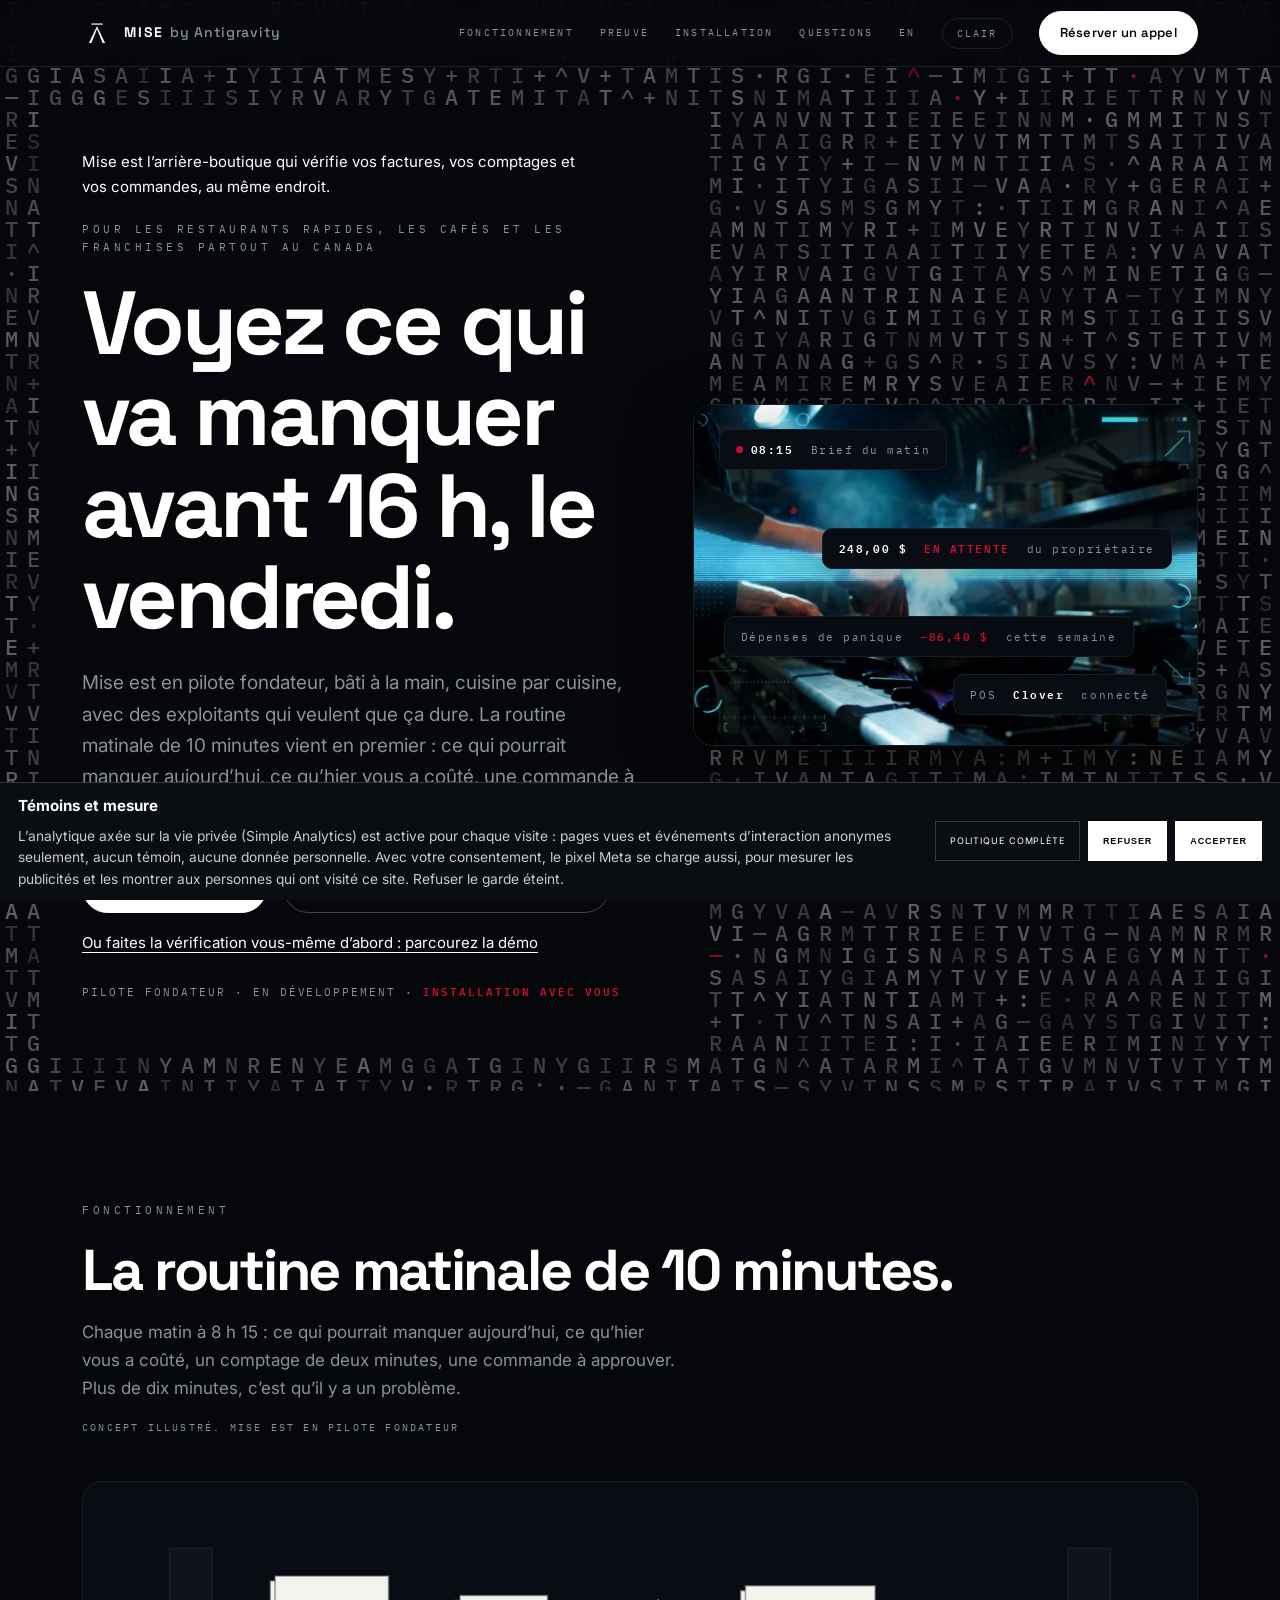
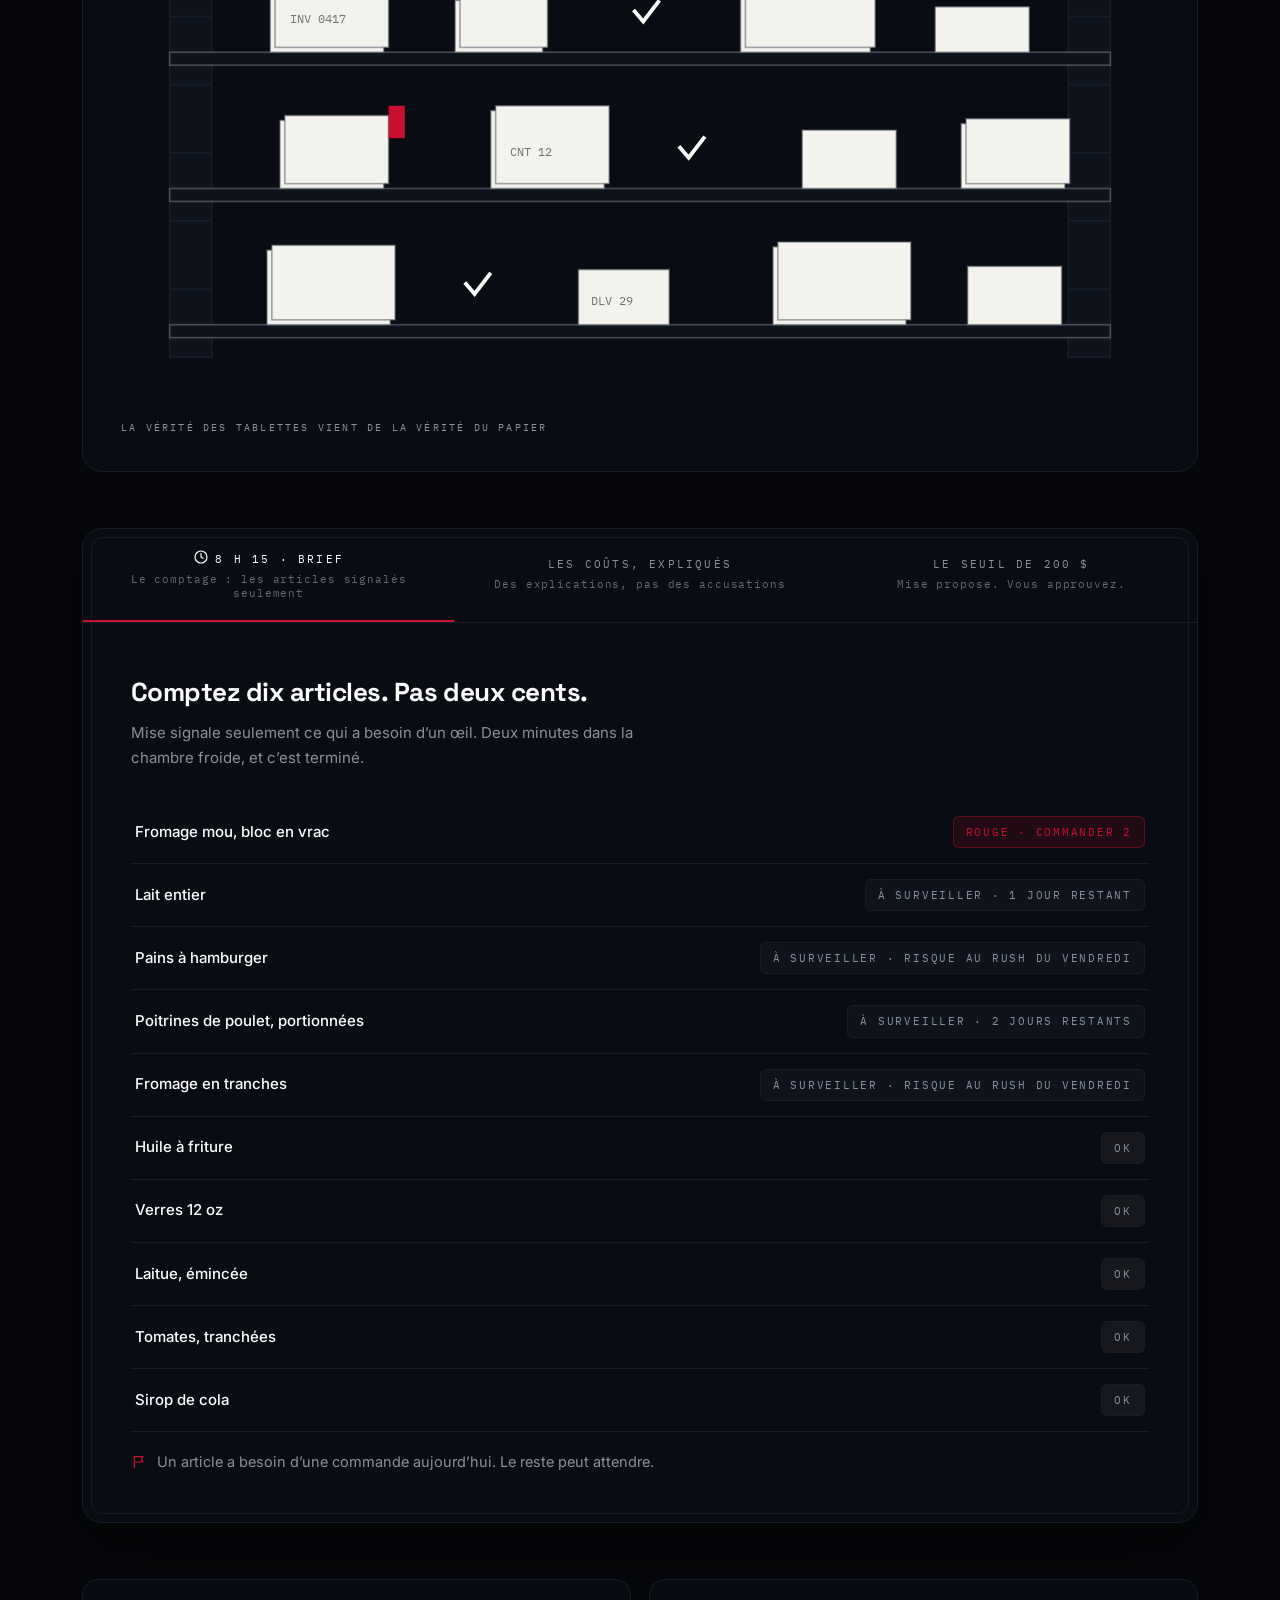
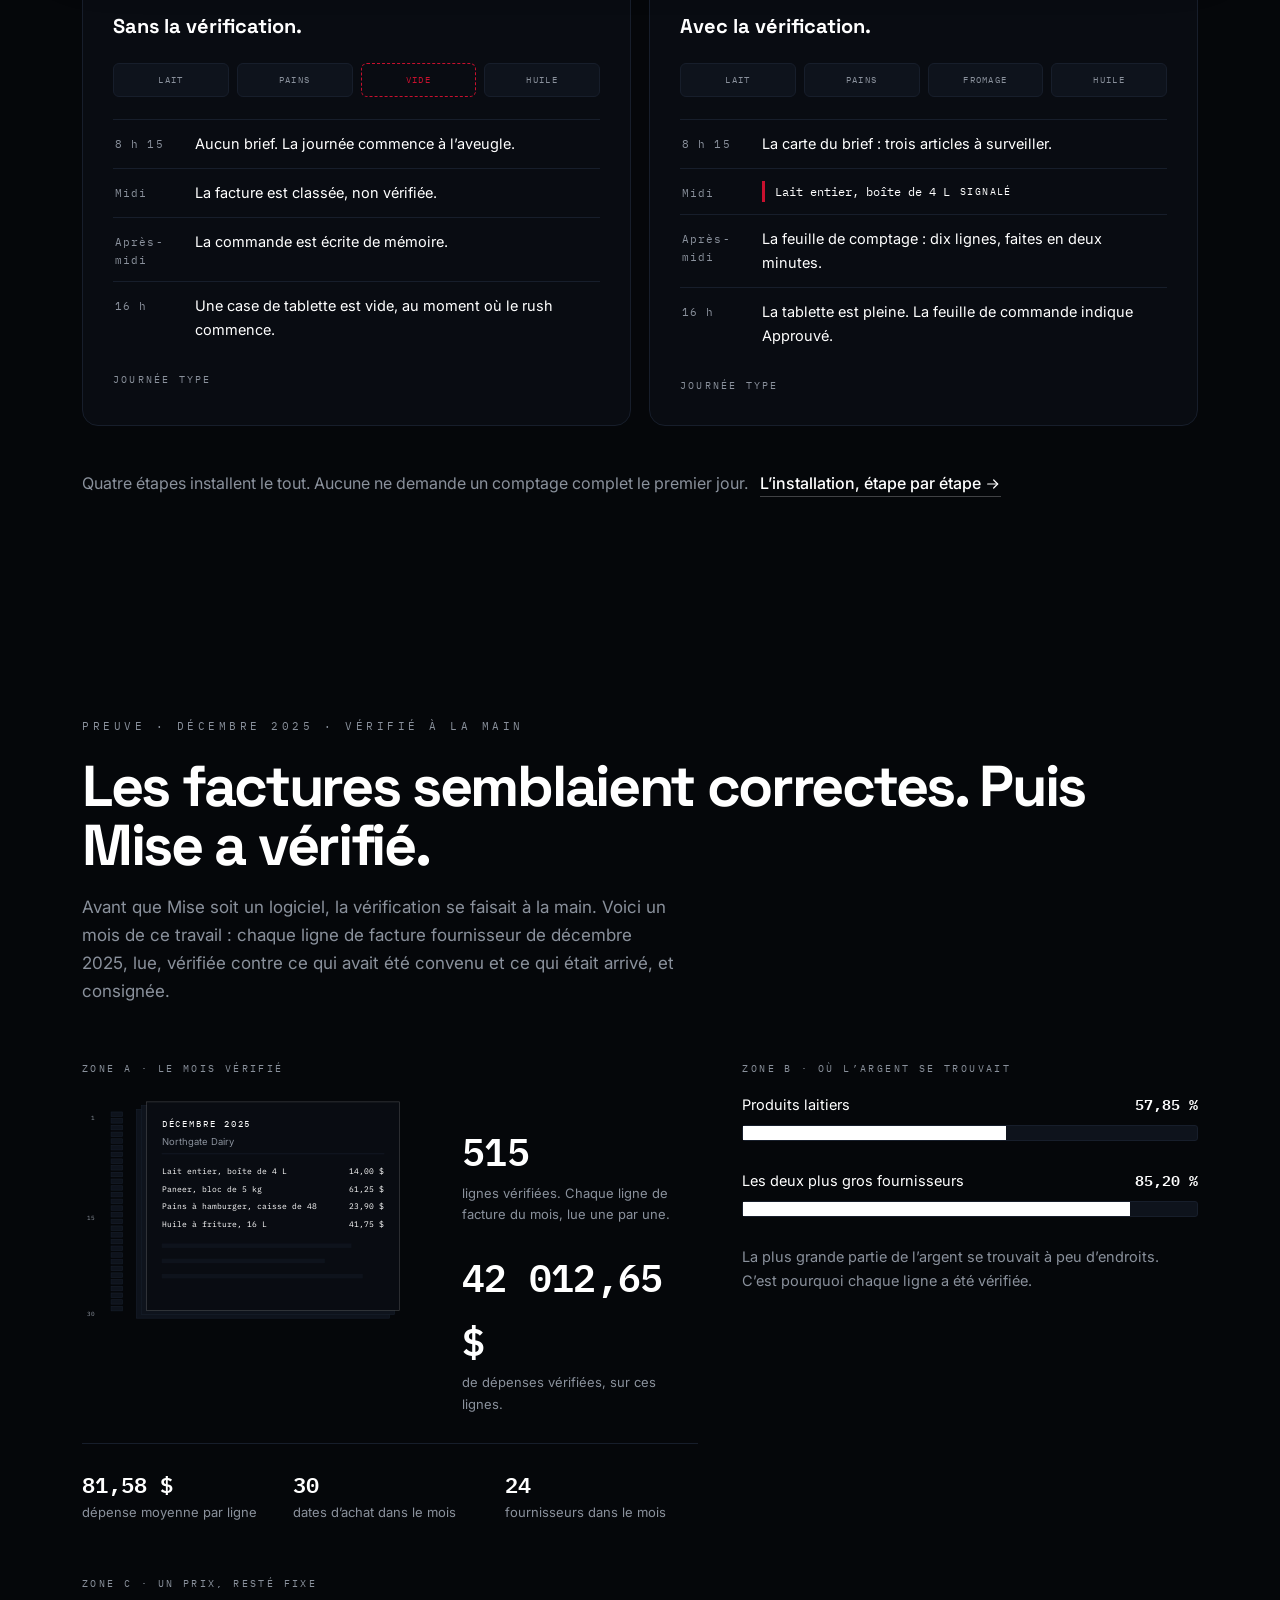
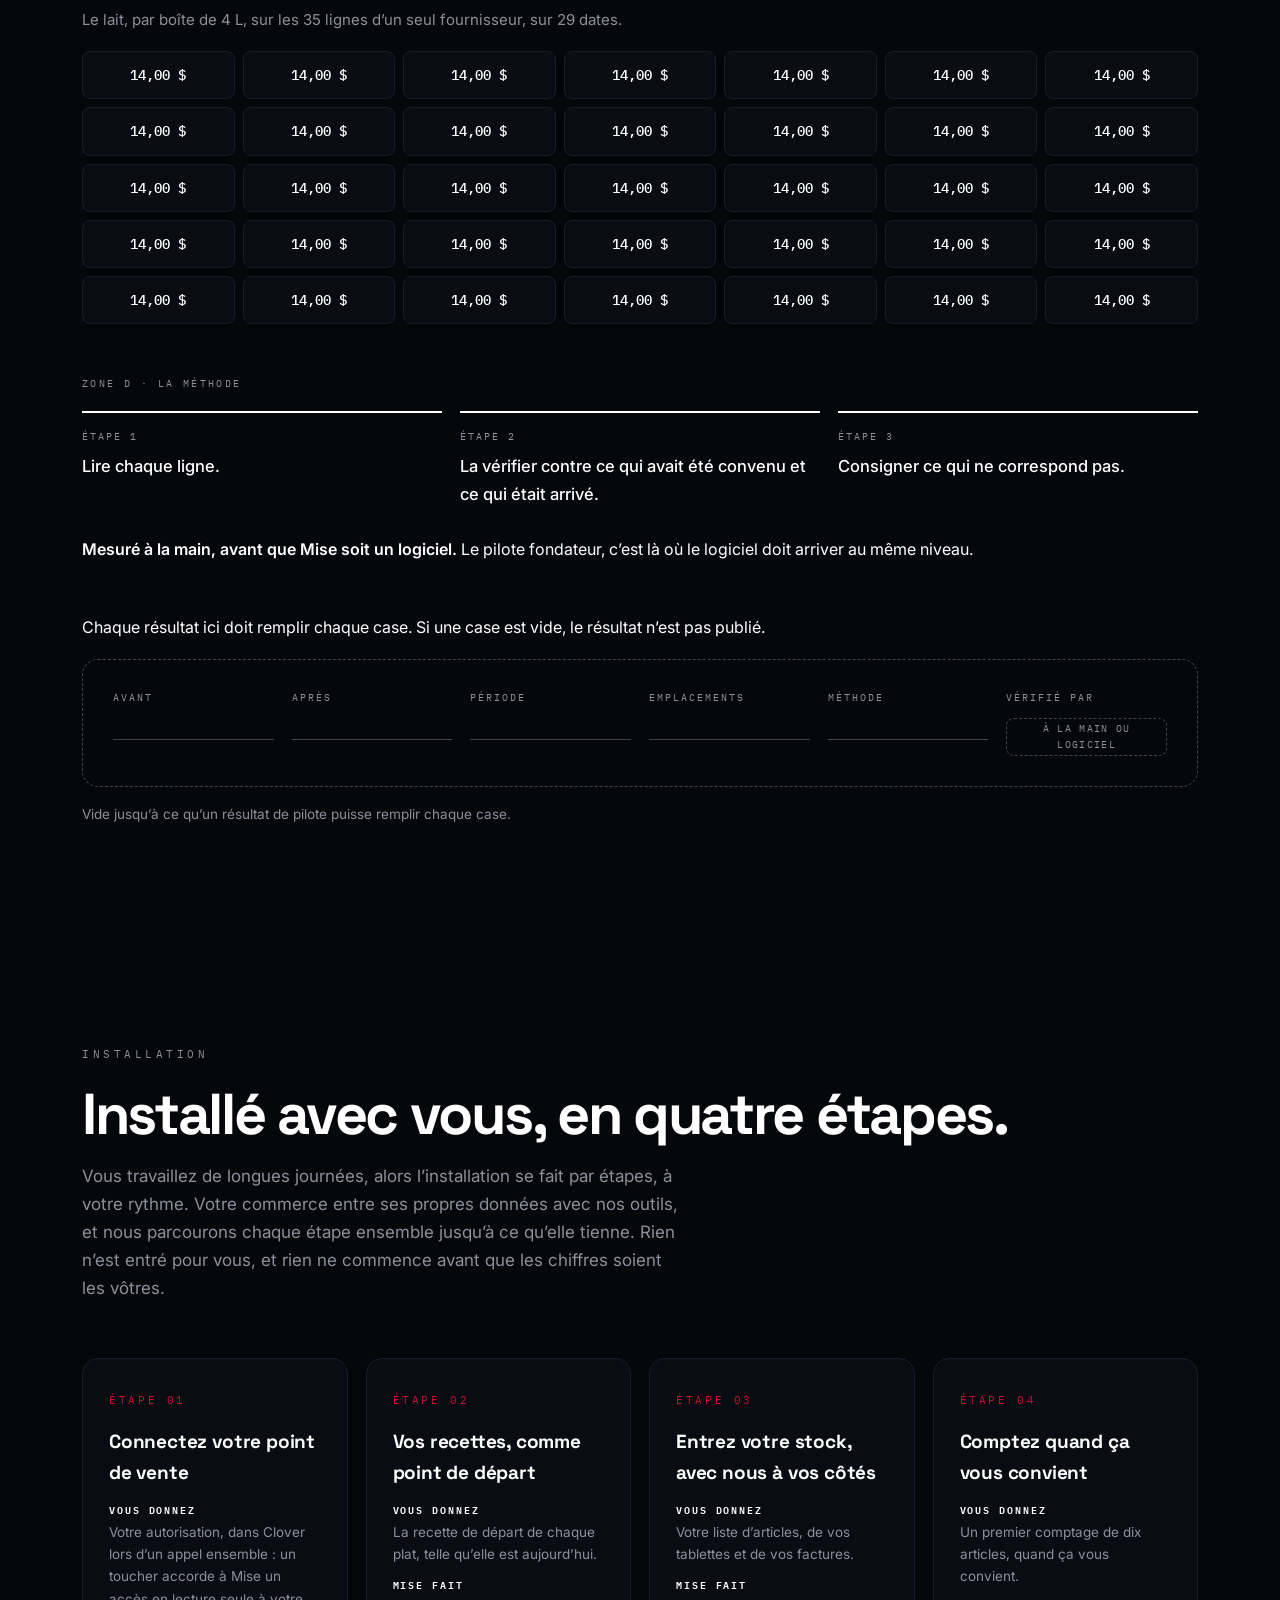
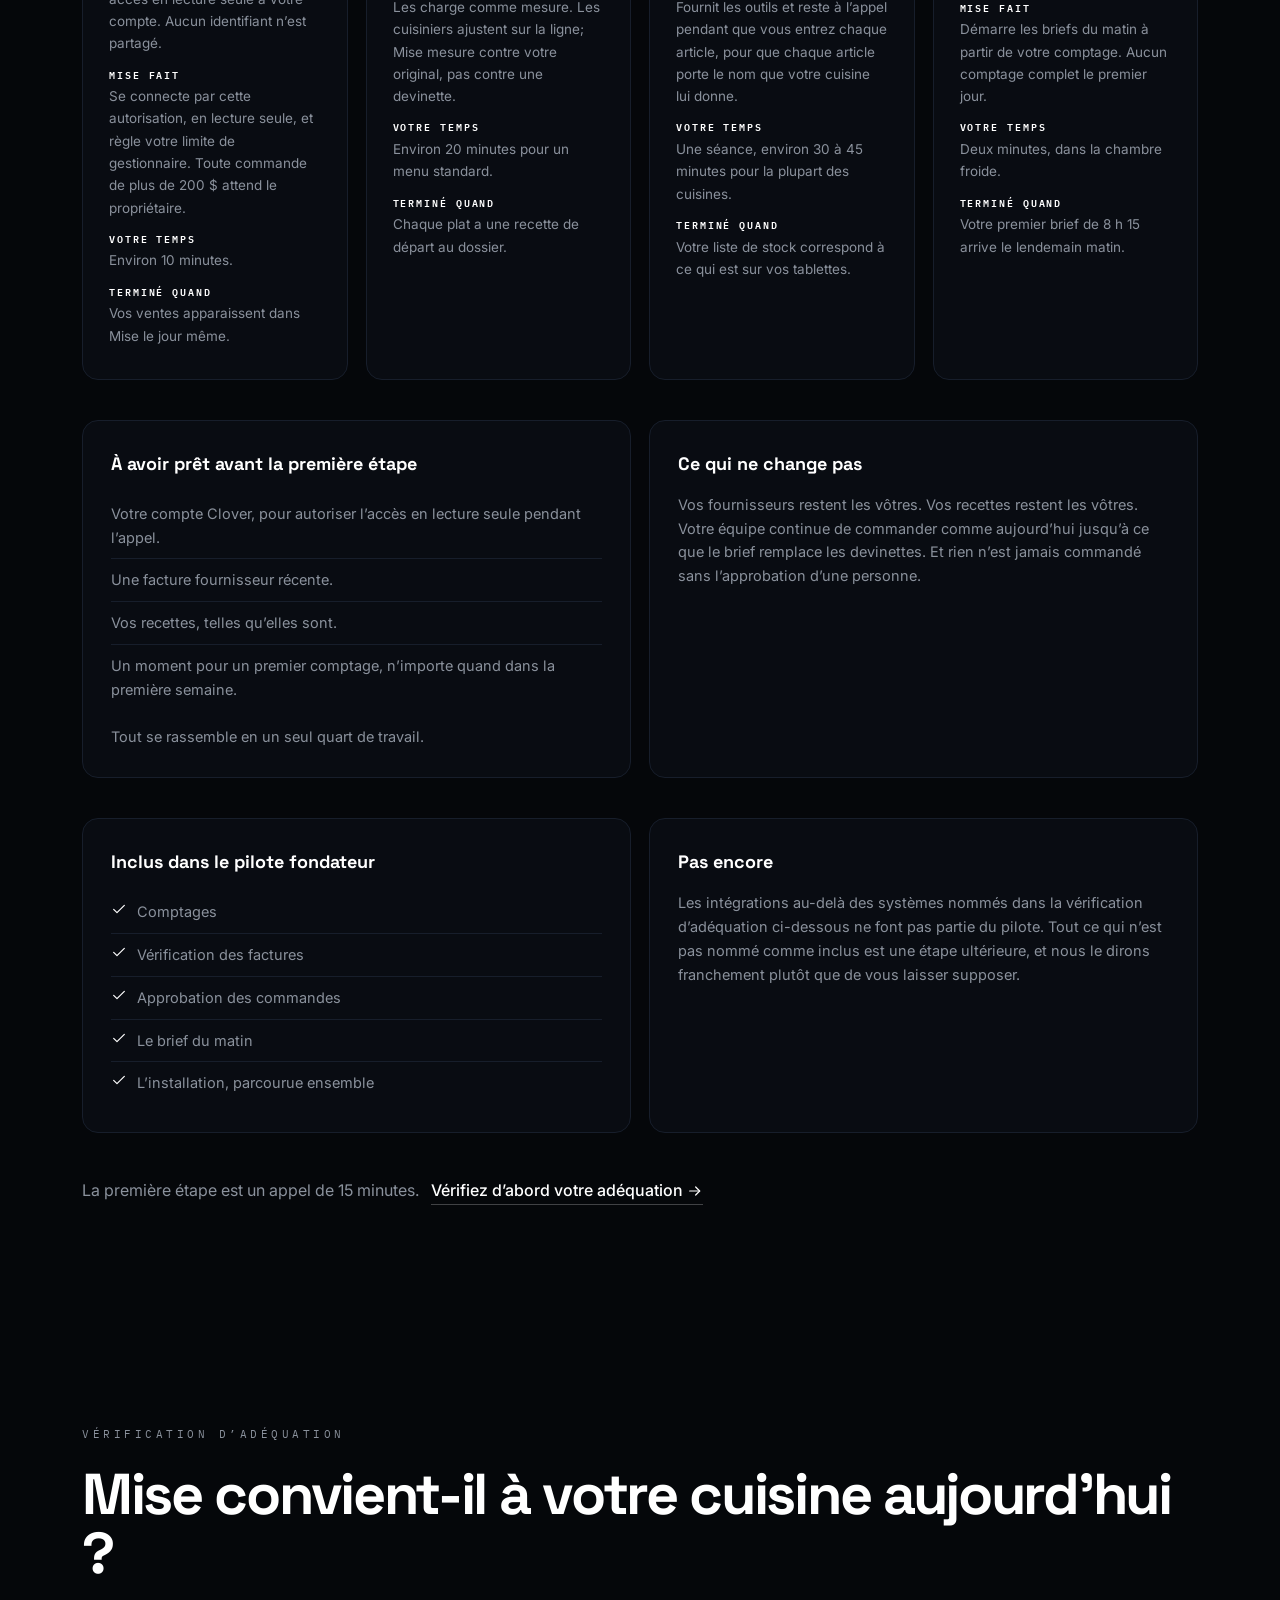
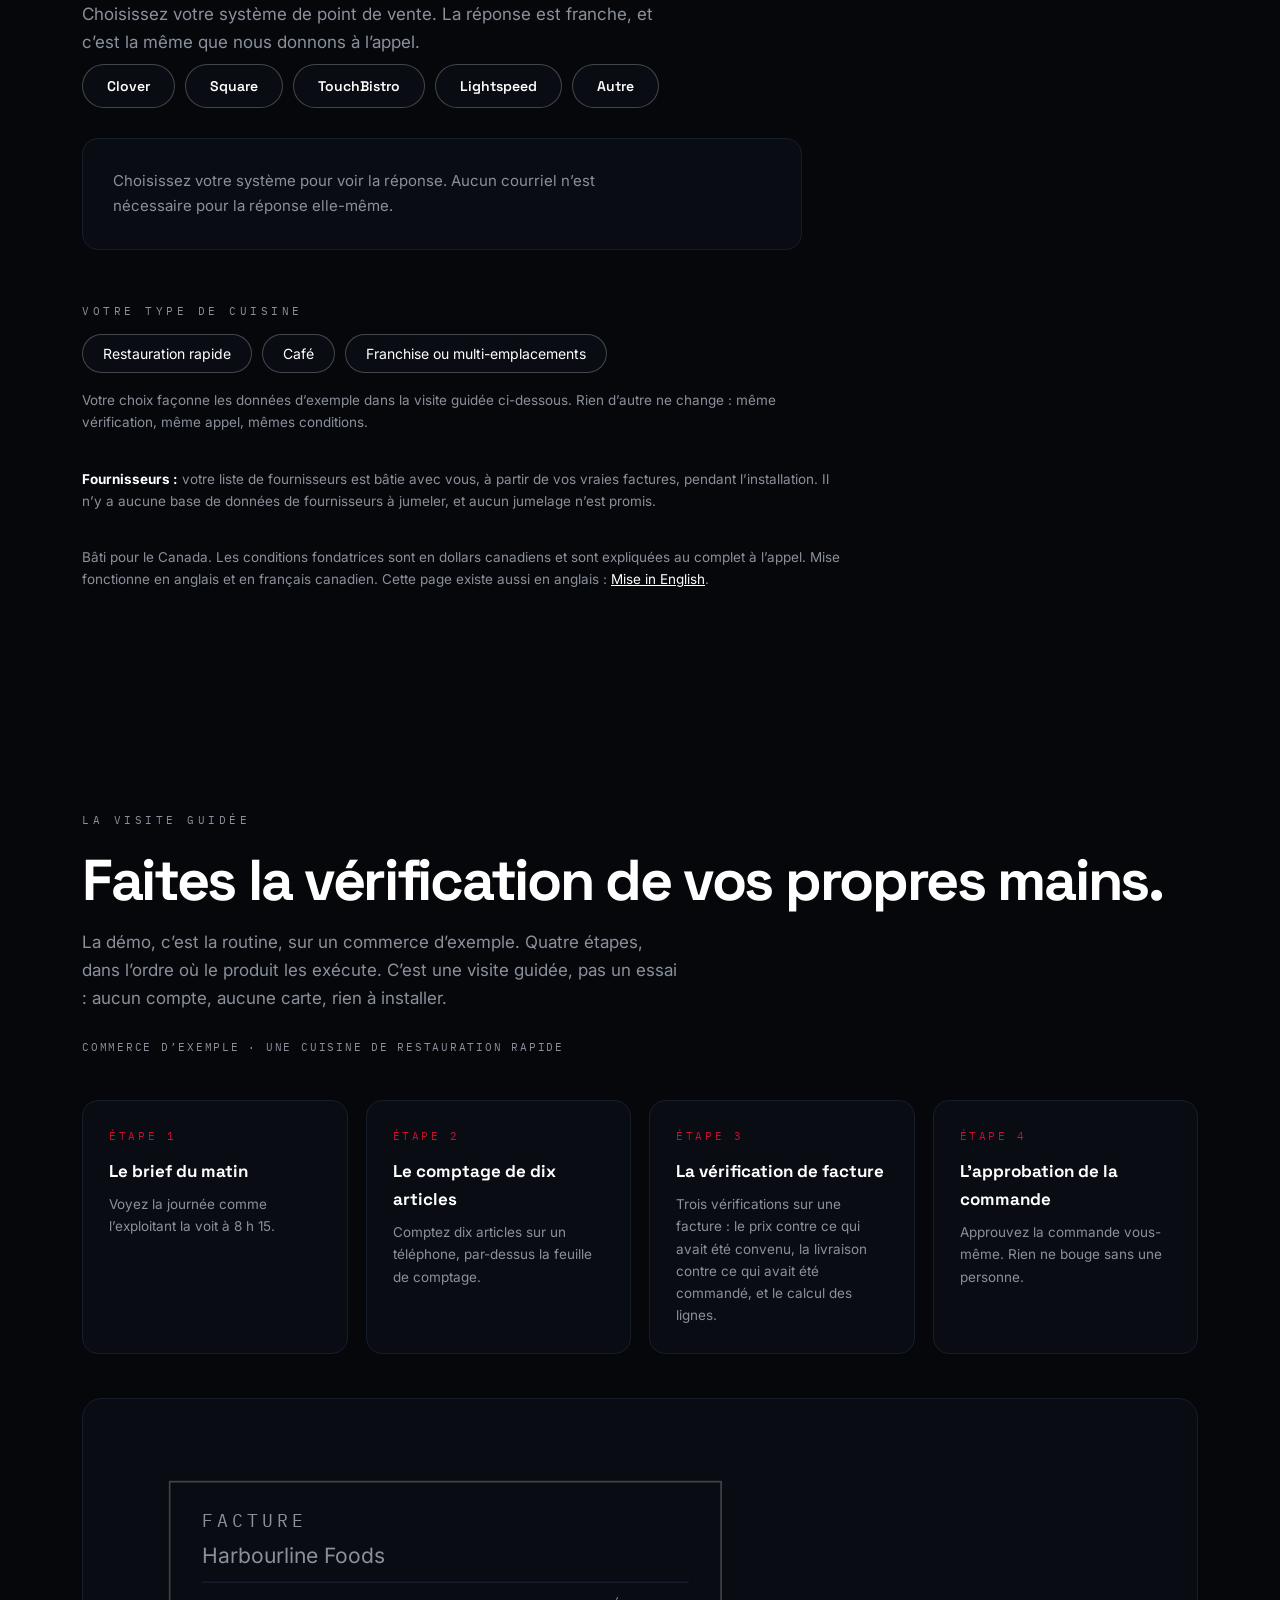
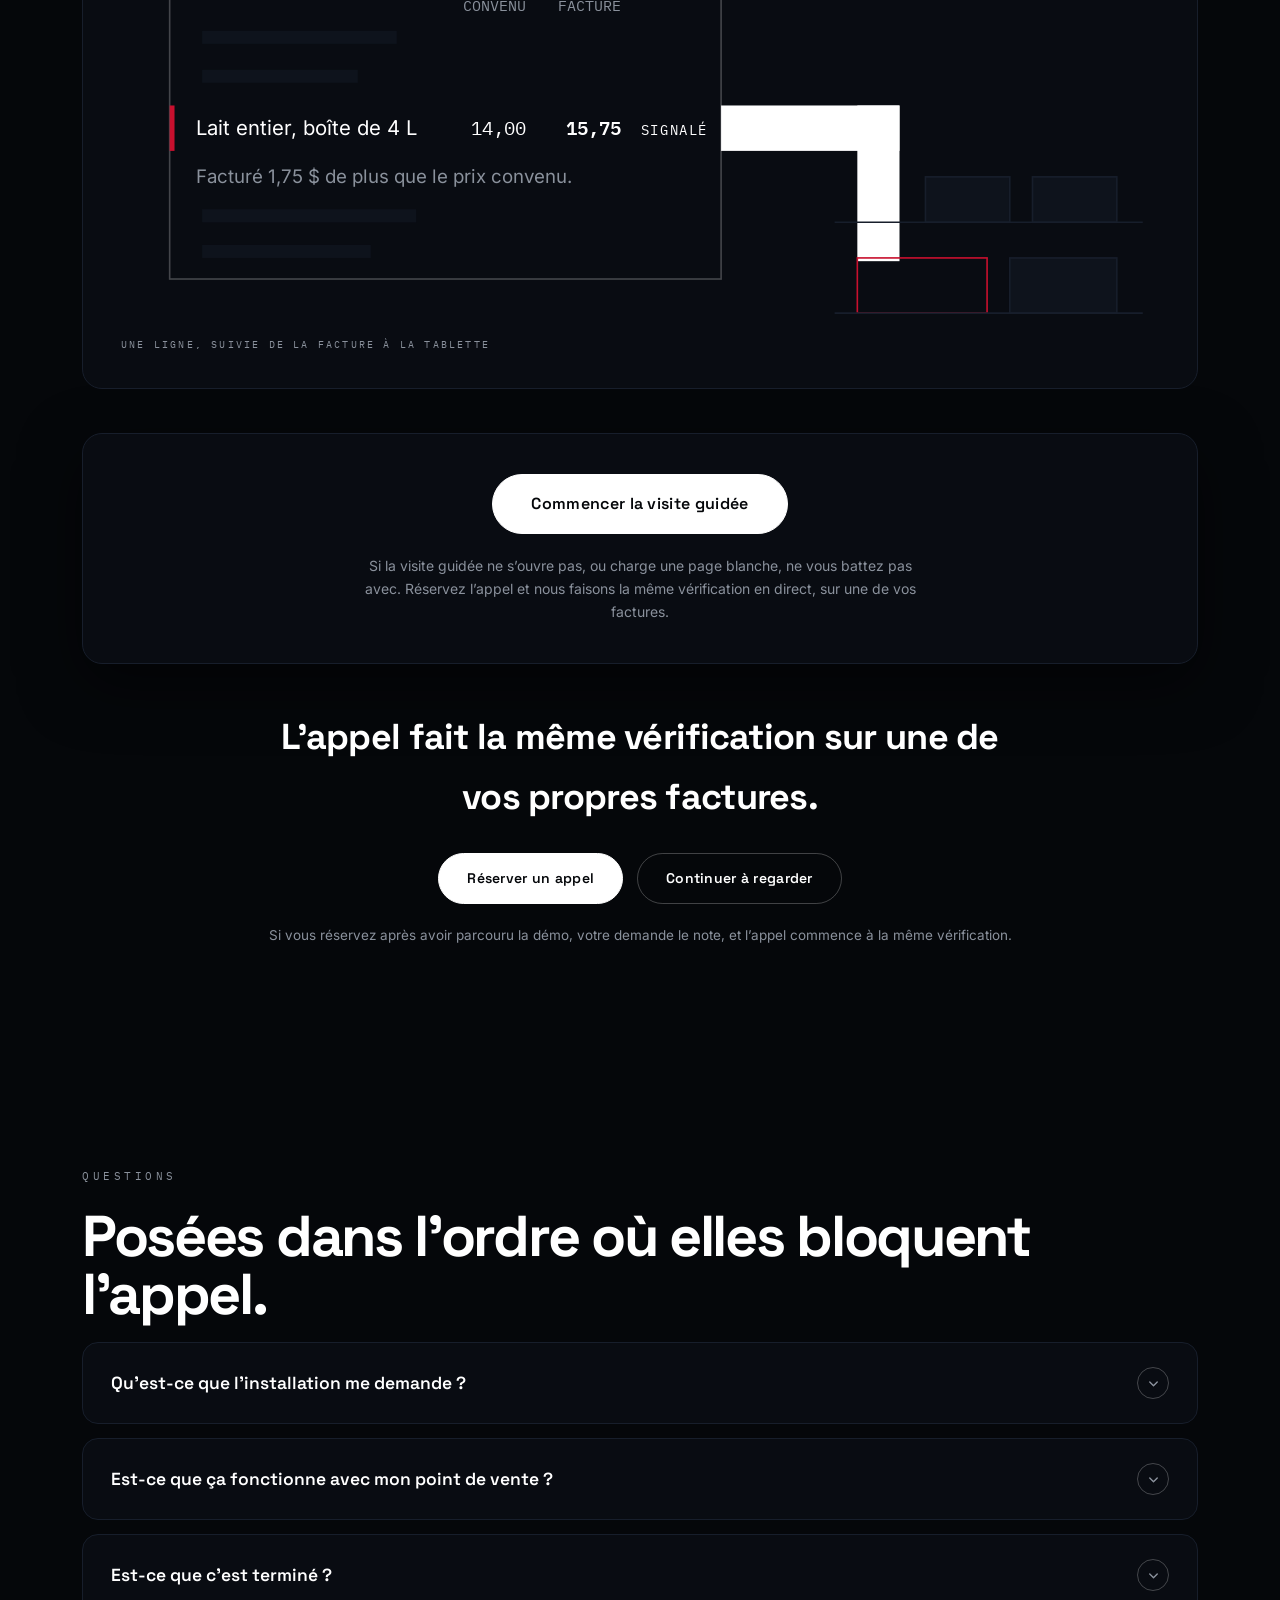
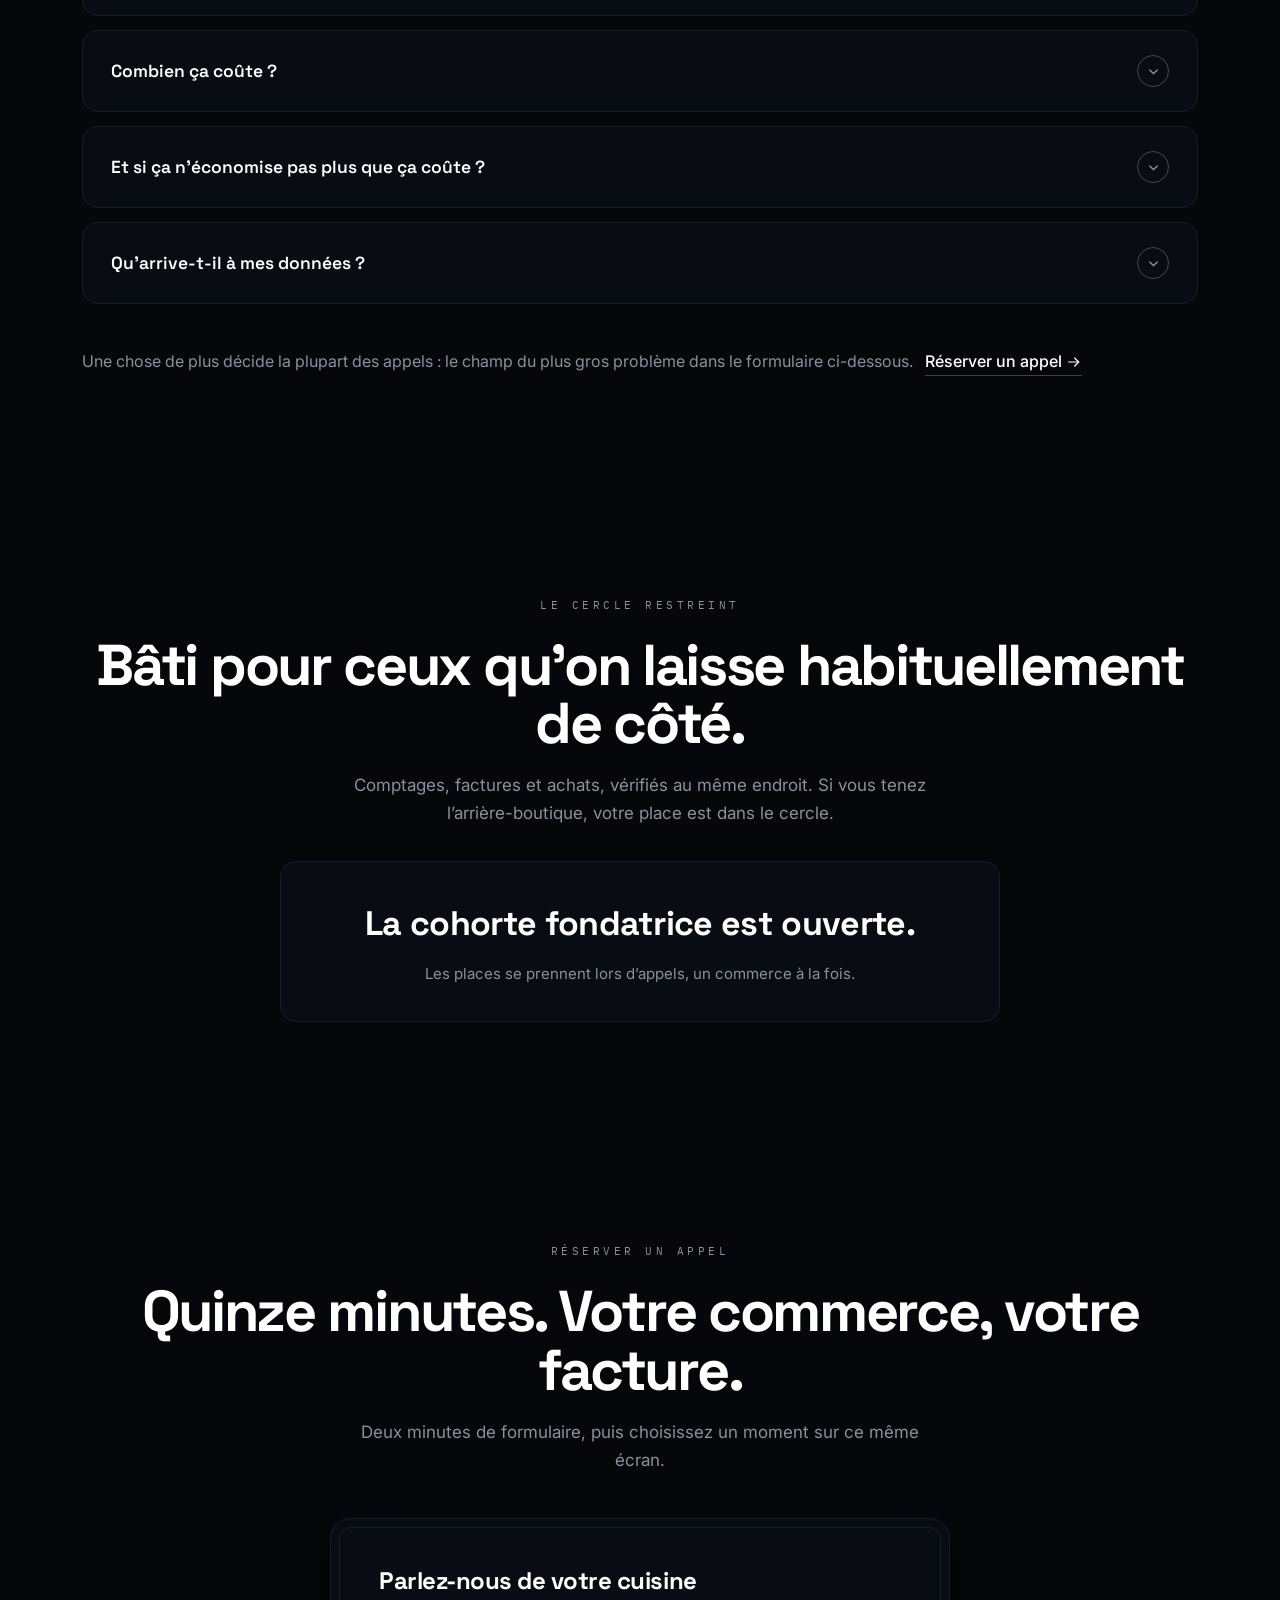
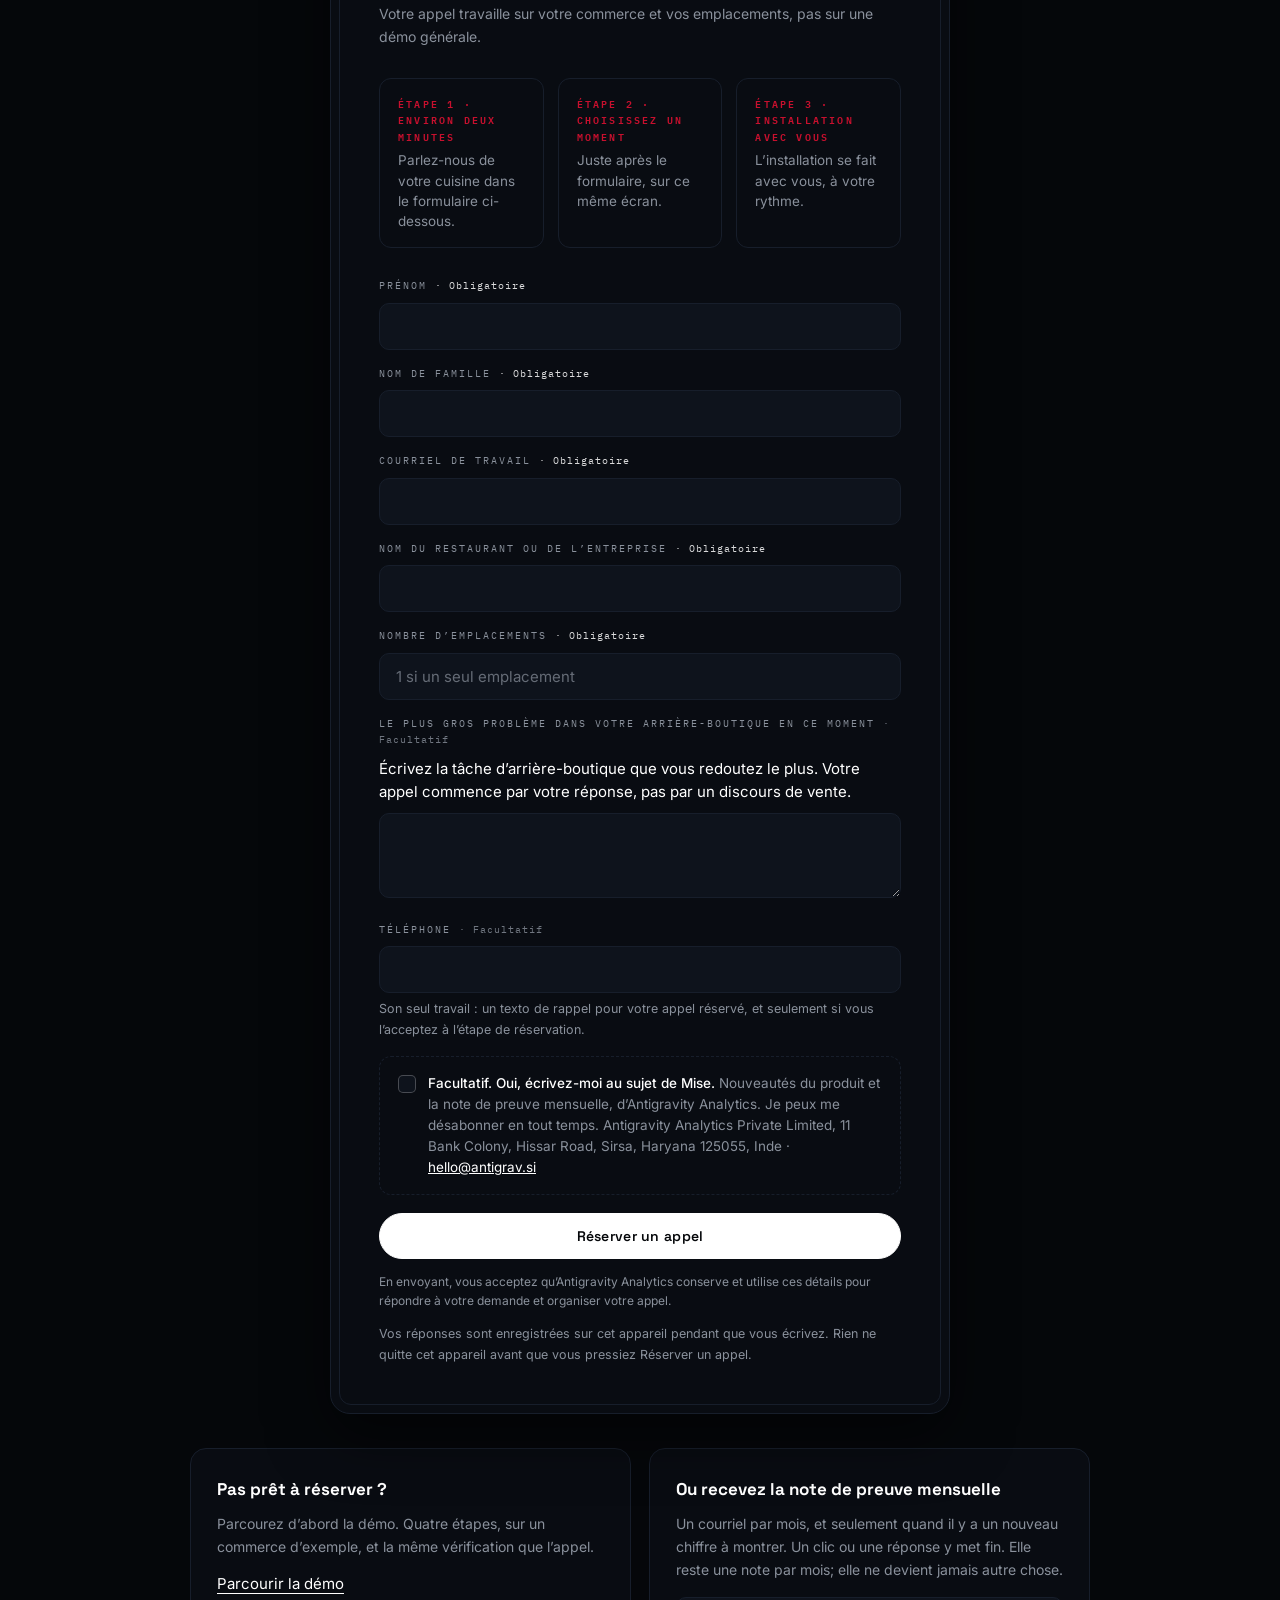
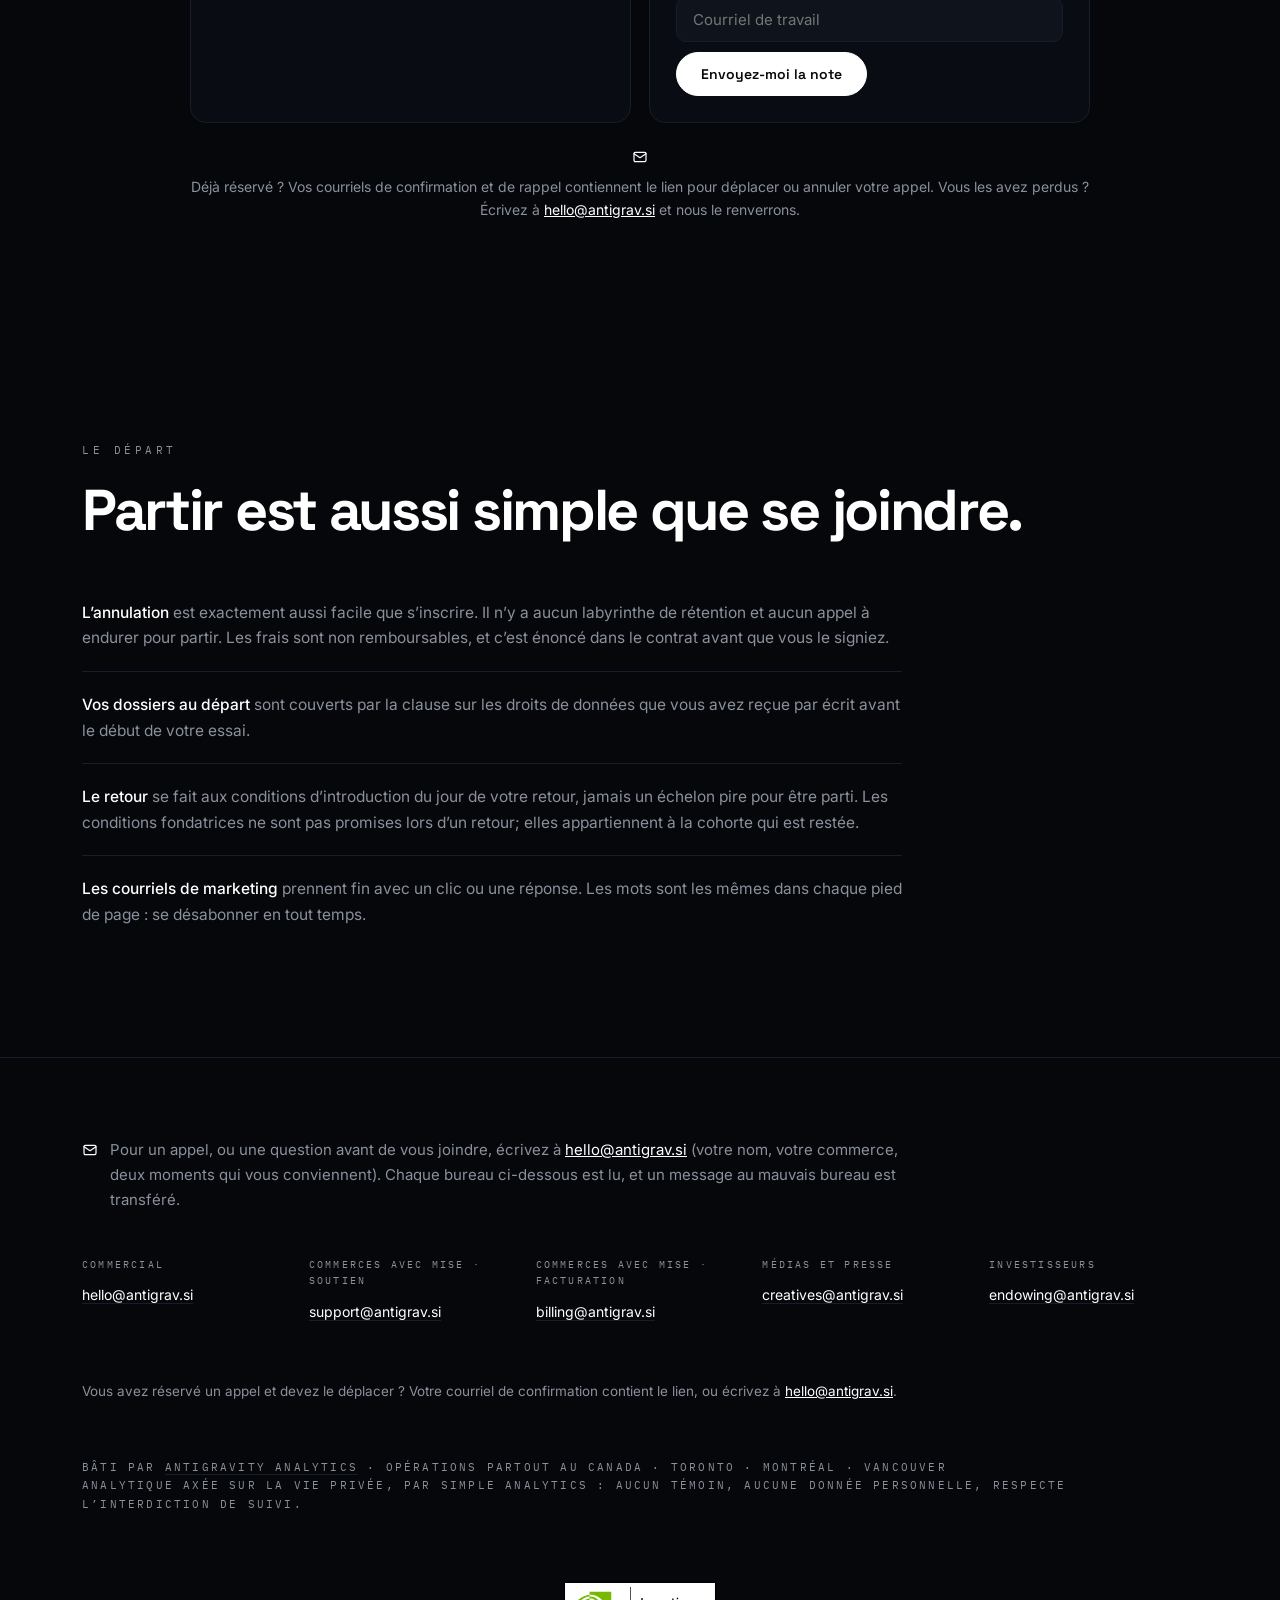
==== mise-fr.html @ f85ddac7 "Booking: repoint calendar embed from unclaimed cal.com/getmise to the live cal.com/antigravity/intro" ====
<!DOCTYPE html>
<html lang="fr-CA" data-theme="dark">
<head>
<meta charset="utf-8">
<meta name="viewport" content="width=device-width, initial-scale=1">
<title>Mise : les opérations de cuisine, à la main | Antigravity Analytics</title>
<meta name="description" content="Mise offre aux cuisines de restauration rapide une routine matinale de 10 minutes qui signale les stocks bas avant le rush de 16 h le vendredi. Pilote fondateur. Réservez un appel.">
<meta property="og:type" content="website">
<meta property="og:url" content="https://antigrav.si/mise">
<meta property="og:title" content="Mise : voyez ce qui va manquer avant 16 h, le vendredi.">
<meta property="og:description" content="Une routine matinale de 10 minutes pour les cuisines de restauration rapide. Pilote fondateur. Un cercle restreint, pas un lancement.">
<meta property="og:image" content="https://antigrav.si/mise-og.png">
<meta name="twitter:card" content="summary_large_image">
<meta name="twitter:title" content="Mise : voyez ce qui va manquer avant 16 h, le vendredi.">
<meta name="twitter:description" content="Une routine matinale de 10 minutes pour les cuisines de restauration rapide. Pilote fondateur. Un cercle restreint, pas un lancement.">
<meta name="twitter:image" content="https://antigrav.si/mise-og.png">
<link rel="canonical" href="https://antigrav.si/mise-fr">
<link rel="alternate" hreflang="en" href="https://antigrav.si/mise">
<meta name="robots" content="index, follow">
<link rel="icon" href="data:image/svg+xml,%3Csvg xmlns='http://www.w3.org/2000/svg' viewBox='0 0 100 100'%3E%3Crect width='100' height='100' rx='22' fill='%2305070A'/%3E%3Crect x='31.4' y='18.3' width='37.5' height='3.9' fill='%23FFFFFF'/%3E%3Cpath d='M50 27.5L22.95 83.3L31.37 83.3L50 36.3L68.63 83.3L77.05 83.3Z' fill='%23FFFFFF'/%3E%3C/svg%3E">
<link rel="preconnect" href="https://fonts.googleapis.com">
<link rel="preconnect" href="https://fonts.gstatic.com" crossorigin>
<script data-collect-dnt="true" async src="https://scripts.simpleanalyticscdn.com/latest.js"></script>
<link href="https://fonts.googleapis.com/css2?family=Space+Grotesk:wght@500;600;700&family=IBM+Plex+Mono:wght@400;500;600&family=Inter:wght@400;500&display=swap" rel="stylesheet">
<link rel="stylesheet" href="mise-form.css">
<noscript><img src="https://queue.simpleanalyticscdn.com/noscript.gif?collect-dnt=true" alt="" referrerpolicy="no-referrer-when-downgrade"></noscript>
<style>
/* ============ TOKENS (preserved from live) ============ */
:root, [data-theme="dark"]{
  --bg:#05070A; --surface:#090C12; --surface2:#0E131C;
  --line:#171E2B; --line-hi:rgba(255,255,255,.24);
  --ink:#FFFFFF; --grey:#8A919C; --red:#C8102E;
  --mark:#FFFFFF; --matrix:255,255,255;
  --navbg:rgba(5,7,10,.82);
  --shadow:0 20px 60px rgba(0,0,0,.5);
  --sg:'Space Grotesk',sans-serif; --mono:'IBM Plex Mono',monospace; --body:'Inter',sans-serif;
}
[data-theme="light"]{
  --bg:#FFFFFF; --surface:#F5F6F8; --surface2:#ECEEF2;
  --line:#E2E5EA; --line-hi:rgba(5,7,10,.28);
  --ink:#05070A; --grey:#5B6270; --red:#C8102E;
  --mark:#05070A; --matrix:5,7,10;
  --navbg:rgba(255,255,255,.85);
  --shadow:0 20px 60px rgba(5,7,10,.12);
}
*{margin:0;padding:0;box-sizing:border-box}
html{scroll-behavior:smooth}
body{background:var(--bg);color:var(--ink);font-family:var(--body);font-size:16px;line-height:1.65;-webkit-font-smoothing:antialiased;overflow-x:hidden;transition:background .4s,color .4s}
::selection{background:var(--red);color:#fff}
.wrap{max-width:1180px;margin:0 auto;padding:0 32px}
section{padding:110px 0;position:relative}
.eyebrow{font-family:var(--mono);font-size:11px;letter-spacing:.32em;color:var(--grey);text-transform:uppercase;margin-bottom:22px}
h1,h2{font-family:var(--sg);font-weight:700;letter-spacing:-.04em;line-height:1.02}
h1{font-size:clamp(46px,7vw,92px)}
h2{font-size:clamp(32px,4.5vw,58px);margin-bottom:18px}
.lede{font-size:17px;color:var(--grey);max-width:600px}
a{color:inherit}
/* ============ INTRO (P01/P02, preserved) ============ */
#intro{position:fixed;inset:0;z-index:200;background:#05070A;display:flex;align-items:center;justify-content:center;transition:opacity .35s ease;cursor:pointer}
#intro.done{opacity:0;pointer-events:none}
#intro svg{width:min(320px,60vw);height:auto;overflow:visible}
#intro .mkb{fill:#fff;opacity:0;transform:translateY(14px);animation:markin .9s cubic-bezier(.16,1,.3,1) forwards}
#intro .mkl{animation-delay:.2s}
@keyframes markin{to{opacity:1;transform:translateY(0)}}
/* ============ HEADER (preserved) ============ */
header{position:fixed;top:0;left:0;right:0;z-index:100;background:var(--navbg);backdrop-filter:blur(14px);-webkit-backdrop-filter:blur(14px);border-bottom:1px solid var(--line);transition:background .4s,border-color .4s}
.nav-in{max-width:1180px;margin:0 auto;padding:0 32px;height:66px;display:flex;align-items:center;gap:14px}
.brand{display:flex;align-items:center;gap:12px;text-decoration:none}
.brand svg{width:30px;height:30px;display:block}
.brand svg .mk{fill:var(--mark);transition:fill .4s}
.brand b{font-family:var(--sg);font-weight:700;font-size:14px;letter-spacing:.14em}
.brand-sub{font-weight:500;color:var(--grey);letter-spacing:.06em}
.brand b i{font-style:normal;color:var(--red)}
.nav-links{margin-left:auto;display:flex;gap:26px;align-items:center}
.nav-links a.nl{font-family:var(--mono);font-size:10px;letter-spacing:.22em;color:var(--grey);text-decoration:none;text-transform:uppercase;transition:color .2s}
.nav-links a.nl:hover{color:var(--ink)}
#themeBtn{font-family:var(--mono);font-size:10px;letter-spacing:.22em;background:none;border:1px solid var(--line);color:var(--grey);padding:8px 14px;border-radius:999px;cursor:pointer;text-transform:uppercase;transition:border-color .2s,color .2s}
#themeBtn:hover{border-color:var(--line-hi);color:var(--ink)}
.langlink{font-family:var(--mono);font-size:10px;letter-spacing:.22em;color:var(--grey);text-decoration:none;text-transform:uppercase;transition:color .2s}
.langlink:hover{color:var(--ink)}
.cta{display:inline-block;font-family:var(--sg);font-weight:600;font-size:14px;letter-spacing:.02em;background:var(--ink);color:var(--bg);text-decoration:none;padding:13px 28px;border-radius:999px;border:1px solid var(--ink);transition:transform .25s cubic-bezier(.16,1,.3,1),box-shadow .25s;white-space:nowrap}
.cta:hover{transform:translateY(-2px);box-shadow:var(--shadow)}
.cta.ghost{background:transparent;color:var(--ink);border:1px solid var(--line-hi)}
.nav-cta{padding:10px 20px;font-size:13px}
/* ============ RECOGNITION LINE (Stage 14, N07: opacity only) ============ */
.recog{margin-top:66px;background:var(--surface);border-bottom:1px solid var(--line);padding:12px 20px;text-align:center;font-size:14px;color:var(--grey)}
.recog a{color:var(--ink)}
.recog.show{animation:fadein .24s cubic-bezier(.16,1,.3,1) both}
@keyframes fadein{from{opacity:0}to{opacity:1}}
/* ============ HERO (F10: film beside the text, never behind it) ============ */
#hero{min-height:100svh;display:flex;align-items:center;padding:150px 0 90px;overflow:hidden}
#matrix{position:absolute;inset:0;width:100%;height:100%;display:block;z-index:0}
.herogrid{display:grid;grid-template-columns:1.05fr .95fr;gap:52px;align-items:center;width:100%;position:relative;z-index:1}
.pocket{position:relative;z-index:2;text-align:left;max-width:600px;margin:0}
.pocket h1{margin-bottom:24px}
.pocket .lede{margin:0 0 38px;font-size:19px}
.defline{font-size:15px;color:var(--ink);max-width:520px;margin-bottom:20px}
.hero-ctas{display:flex;gap:16px;justify-content:flex-start;flex-wrap:wrap}
.hero-note{margin-top:26px;font-family:var(--mono);font-size:11px;letter-spacing:.18em;color:var(--grey);text-transform:uppercase}
.hero-note b{color:var(--red);font-weight:600}
.textlink{display:inline-block;margin-top:18px;font-size:15px;color:var(--ink);text-decoration:underline;text-underline-offset:4px}
.filmwrap{position:relative;z-index:2;border:1px solid var(--line);border-radius:20px;overflow:hidden;box-shadow:var(--shadow);background:var(--surface)}
.filmwrap video{width:100%;height:100%;min-height:340px;object-fit:cover;display:block}
.badge{position:absolute;z-index:2;font-family:var(--mono);font-size:11px;letter-spacing:.14em;background:var(--surface);border:1px solid var(--line);border-radius:10px;padding:10px 16px;color:var(--grey);white-space:nowrap;box-shadow:var(--shadow);animation:floaty 7s ease-in-out infinite}
.badge b{color:var(--ink);font-weight:600}
.badge .rd{color:var(--red);font-weight:600}
.badge .pulse{display:inline-block;width:7px;height:7px;border-radius:50%;background:var(--red);margin-right:8px;animation:pulse 2.2s infinite;vertical-align:1px}
@keyframes pulse{0%,100%{opacity:1}50%{opacity:.2}}
@keyframes floaty{0%,100%{transform:translateY(0)}50%{transform:translateY(-12px)}}
#b1{top:7%;left:5%;animation-delay:0s}
#b2{bottom:26%;left:6%;animation-delay:2.4s}
#b3{top:36%;right:5%;animation-delay:4.1s}
#b4{bottom:9%;right:6%;animation-delay:1.2s}
/* ============ SIMULATOR (preserved) ============ */
.stage{border:1px solid var(--line);border-radius:20px;background:var(--surface);box-shadow:var(--shadow);overflow:hidden;margin-top:56px;position:relative}
.stage::before{content:"";position:absolute;inset:8px;border:1px solid var(--line);border-radius:12px;pointer-events:none}
.tabs{display:flex;border-bottom:1px solid var(--line);position:relative;z-index:1}
.tab{flex:1;background:none;border:none;color:var(--grey);font-family:var(--mono);font-size:11px;letter-spacing:.2em;text-transform:uppercase;padding:20px 10px;cursor:pointer;border-bottom:2px solid transparent;transition:color .2s}
.tab small{display:block;margin-top:6px;letter-spacing:.08em;text-transform:none;color:var(--grey);opacity:.7;font-size:11px}
.tab.active{color:var(--ink);border-bottom-color:var(--red)}
.tab:hover{color:var(--ink)}
.tab svg{vertical-align:-2px;margin-right:6px}
.panels{position:relative;z-index:1;min-height:380px}
.panel{display:none;padding:48px;animation:rise .5s cubic-bezier(.16,1,.3,1)}
.panel.active{display:block}
@keyframes rise{from{opacity:0;transform:translateY(14px)}to{opacity:1;transform:none}}
.panel h3{font-family:var(--sg);font-size:26px;letter-spacing:-.02em;margin-bottom:8px}
.panel .psub{color:var(--grey);font-size:15px;margin-bottom:30px;max-width:520px}
.kv{display:flex;justify-content:space-between;align-items:center;gap:14px;padding:15px 4px;border-bottom:1px solid var(--line);font-size:15px;flex-wrap:wrap}
.kv:last-child{border-bottom:none}
.kv .it{font-weight:500}
.kv .st{font-family:var(--mono);font-size:11px;letter-spacing:.16em;padding:6px 12px;border-radius:6px;text-transform:uppercase}
.st.red{background:rgba(200,16,46,.13);color:var(--red);border:1px solid rgba(200,16,46,.4)}
.st.watch{background:var(--surface2);color:var(--grey);border:1px solid var(--line)}
.st.ok{background:rgba(255,255,255,.05);color:var(--grey);border:1px solid var(--line)}
[data-theme="light"] .st.ok{background:rgba(5,7,10,.05)}
.flagline{display:flex;gap:10px;align-items:center;margin-top:18px;font-size:14.5px;color:var(--grey)}
.gate{border:1px solid rgba(200,16,46,.45);border-radius:12px;padding:30px;background:rgba(200,16,46,.05)}
.gate .amt{font-family:var(--mono);font-size:34px;font-weight:600}
.gate .hold{display:inline-block;margin-top:12px;font-family:var(--mono);font-size:12px;letter-spacing:.24em;color:var(--red);border:1px solid var(--red);border-radius:6px;padding:8px 16px;text-transform:uppercase;animation:pulse 2.2s infinite}
.gate p{color:var(--grey);font-size:14px;margin-top:14px;max-width:480px}
/* ============ ICONS (Part 3, section 3.4: Lucide outline, one size per surface) ============ */
.ic{width:16px;height:16px;flex:0 0 16px;stroke:var(--ink);fill:none;stroke-width:1.8;stroke-linecap:round;stroke-linejoin:round;vertical-align:-3px}
.ic.red{stroke:var(--red)}
/* ============ FORWARD LINES ============ */
.fwdline{display:flex;gap:12px;align-items:baseline;flex-wrap:wrap;margin-top:44px;font-size:16px;color:var(--grey)}
.fwdline a{color:var(--ink);font-weight:500;text-decoration:none;border-bottom:1px solid var(--line-hi);white-space:nowrap}
.fwdline a .ic{margin-left:4px}
/* ============ V1 + ILLUSTRATION FRAMES ============ */
.figwrap{margin-top:44px;border:1px solid var(--line);border-radius:20px;background:var(--surface);padding:34px 38px;position:relative}
.figwrap .figcap{font-family:var(--mono);font-size:10px;letter-spacing:.22em;text-transform:uppercase;color:var(--grey);margin-top:18px}
.figwrap svg{width:100%;height:auto;display:block}
.f-ink{fill:var(--ink)} .f-grey{fill:var(--grey)} .f-red{fill:var(--red)} .f-surf{fill:var(--surface2)} .f-surf1{fill:var(--surface)} .f-none{fill:none}
.s-line{stroke:var(--line)} .s-hi{stroke:var(--line-hi)} .s-ink{stroke:var(--ink)} .s-red{stroke:var(--red)} .s-grey{stroke:var(--grey)}
.t-mono{font-family:var(--mono)} .t-body{font-family:var(--body)}
/* ============ EQUATION STRIP (V7) ============ */
.eq{display:flex;align-items:flex-start;gap:10px;flex-wrap:nowrap;overflow:visible}
.eq .stn{flex:1;min-width:0}
.eq .stn .lab{font-family:var(--mono);font-size:10px;letter-spacing:.18em;text-transform:uppercase;color:var(--grey);margin-bottom:6px}
.eq .stn .fig{font-family:var(--mono);font-size:19px;font-weight:600;white-space:nowrap}
.eq .stn .src{display:inline-block;margin-top:8px;font-family:var(--mono);font-size:9.5px;letter-spacing:.08em;color:var(--grey);border:1px solid var(--line);border-radius:4px;padding:2px 7px}
.eq .op{font-family:var(--sg);font-size:22px;font-weight:600;padding-top:22px;color:var(--grey)}
.eq .gapstn{flex:1.2;margin-left:26px;border-left:1px solid var(--line);padding-left:26px}
.eq .gapstn .fig{font-size:32px}
.eqclose{margin-top:22px;font-size:15px;color:var(--grey)}
.eqclose b{color:var(--ink);font-weight:500}
/* ============ WITHOUT / WITH CONTRAST (V6/E13) ============ */
.contrast{display:grid;grid-template-columns:1fr 1fr;gap:18px;margin-top:56px}
.cpanel{border:1px solid var(--line);border-radius:16px;padding:30px;background:var(--surface)}
.cpanel h4{font-family:var(--sg);font-size:20px;margin-bottom:20px}
.shelfstrip{display:flex;gap:8px;margin-bottom:22px}
.shelfstrip .slot{flex:1;height:34px;border:1px solid var(--line);border-radius:6px;background:var(--surface2);display:flex;align-items:center;justify-content:center;font-family:var(--mono);font-size:9px;letter-spacing:.14em;text-transform:uppercase;color:var(--grey)}
.shelfstrip .slot.empty{background:transparent;border:1px dashed var(--red);color:var(--red)}
.tl{border-top:1px solid var(--line)}
.tl .row{display:flex;gap:16px;padding:12px 2px;border-bottom:1px solid var(--line);font-size:14.5px}
.tl .row:last-child{border-bottom:none}
.tl .tm{font-family:var(--mono);font-size:11px;letter-spacing:.1em;color:var(--grey);flex:0 0 64px;padding-top:3px}
.cpanel .foot{font-family:var(--mono);font-size:10px;letter-spacing:.22em;text-transform:uppercase;color:var(--grey);margin-top:18px}
.minirow{font-family:var(--mono);font-size:12px;display:flex;gap:10px;align-items:center}
.minirow .bar{width:3px;align-self:stretch;background:var(--red);flex:0 0 3px}
.minirow .flg{font-size:10px;letter-spacing:.14em;text-transform:uppercase;color:var(--ink)}
/* ============ STEPS (P11 preserved) ============ */
.steps{display:grid;grid-template-columns:repeat(4,1fr);gap:18px;margin-top:56px}
.step{border:1px solid var(--line);border-radius:16px;padding:32px 26px;background:var(--surface);transition:border-color .25s,transform .25s cubic-bezier(.16,1,.3,1)}
.step:hover{border-color:var(--line-hi);transform:translateY(-4px)}
.step .n{font-family:var(--mono);font-size:11px;letter-spacing:.24em;color:var(--red);margin-bottom:16px}
.step h4{font-family:var(--sg);font-size:19px;letter-spacing:-.01em;margin-bottom:14px}
.step p{font-size:14px;color:var(--grey)}
.step .srow{margin-top:12px;font-size:13.5px;color:var(--grey)}
.step .srow b{display:block;font-family:var(--mono);font-size:9.5px;letter-spacing:.2em;text-transform:uppercase;color:var(--ink);font-weight:600;margin-bottom:3px}
/* ============ PLAIN BLOCKS (setup lists, fit facts, leaving) ============ */
.duo{display:grid;grid-template-columns:1fr 1fr;gap:18px;margin-top:40px}
.plainblock{border:1px solid var(--line);border-radius:16px;padding:28px;background:var(--surface)}
.plainblock h4{font-family:var(--sg);font-size:18px;margin-bottom:14px}
.plainblock ul{list-style:none}
.plainblock li{font-size:14.5px;color:var(--grey);padding:9px 0;border-bottom:1px solid var(--line);display:flex;gap:10px;align-items:baseline}
.plainblock li:last-child{border-bottom:none}
.plainblock p{font-size:14.5px;color:var(--grey)}
.smallprint{margin-top:34px;font-size:13.5px;color:var(--grey);max-width:760px}
.smallprint a{color:var(--ink)}
/* ============ PROOF ZONES (Stage 4, Part 3) ============ */
.zones{display:grid;grid-template-columns:1.15fr .85fr;gap:44px;margin-top:56px;align-items:start}
.zlab{font-family:var(--mono);font-size:10px;letter-spacing:.24em;text-transform:uppercase;color:var(--grey);margin-bottom:16px}
.scalefigs{margin-top:26px}
.scalefigs .sf{margin-bottom:20px}
.scalefigs .sf .num{font-family:var(--mono);font-size:clamp(28px,3vw,40px);font-weight:600;letter-spacing:-.02em}
.scalefigs .sf .cap,.flatrow .cap{font-size:13px;color:var(--grey)}
.flatrow{display:grid;grid-template-columns:repeat(3,1fr);gap:18px;margin-top:8px;border-top:1px solid var(--line);padding-top:22px}
.flatrow .num{font-family:var(--mono);font-size:22px;font-weight:600}
.bars .bar-row{margin-bottom:28px}
.bars .bar-lab{display:flex;justify-content:space-between;align-items:baseline;font-size:14.5px;margin-bottom:8px}
.bars .bar-lab .bv{font-family:var(--mono);font-weight:600}
.bars .track{height:16px;background:var(--surface2);border:1px solid var(--line);border-radius:3px}
.bars .fill{height:100%;background:var(--ink)}
.bars .barsent{font-size:14.5px;color:var(--grey);margin-top:6px}
.cells35{display:grid;grid-template-columns:repeat(7,1fr);gap:8px;margin-top:18px}
.cells35 .cell{border:1px solid var(--line);background:var(--surface);border-radius:8px;padding:12px 4px;text-align:center;font-family:var(--mono);font-size:13.5px;font-weight:500}
.zone-c{margin-top:52px}
.methodsteps{display:grid;grid-template-columns:repeat(3,1fr);gap:18px;margin-top:18px}
.methodsteps .ms{border-top:2px solid var(--ink);padding-top:16px;font-size:16.5px;font-weight:500}
.methodsteps .ms span{display:block;font-family:var(--mono);font-size:10px;letter-spacing:.2em;color:var(--grey);text-transform:uppercase;margin-bottom:8px;font-weight:400}
.statusline{margin-top:28px;font-size:16px}
.statusline b{font-weight:600}
.templateframe{margin-top:52px}
.templateframe .tline{font-size:16px;margin-bottom:18px}
.tframe{border:1.5px dashed var(--line-hi);border-radius:16px;padding:30px;display:grid;grid-template-columns:repeat(6,1fr);gap:18px}
.tframe .slot .sl{font-family:var(--mono);font-size:10px;letter-spacing:.2em;text-transform:uppercase;color:var(--grey);margin-bottom:12px}
.tframe .slot .empty{border-bottom:1px solid var(--line-hi);height:22px}
.tframe .slot .badgeempty{border:1.5px dashed var(--line-hi);border-radius:8px;height:38px;display:flex;align-items:center;justify-content:center;font-family:var(--mono);font-size:9.5px;letter-spacing:.14em;text-transform:uppercase;color:var(--grey);text-align:center;padding:0 6px}
.templateframe .tnote{font-size:13.5px;color:var(--grey);margin-top:16px}
/* ============ FIT CHECK (Stage 6; N01/N02 swaps) ============ */
.pospick{display:flex;gap:10px;flex-wrap:wrap;margin-top:8px}
.posbtn{font-family:var(--sg);font-weight:600;font-size:14px;background:var(--surface);color:var(--ink);border:1px solid var(--line-hi);border-radius:999px;padding:12px 24px;cursor:pointer;transition:border-color .2s,color .2s}
.posbtn:hover{border-color:var(--ink)}
.posbtn[aria-pressed="true"]{background:var(--ink);color:var(--bg)}
.fitanswer{margin-top:30px;border:1px solid var(--line);border-radius:16px;background:var(--surface);padding:30px;max-width:720px}
.fitanswer .verdict{font-family:var(--sg);font-size:24px;font-weight:700;margin-bottom:8px}
.fitanswer p{color:var(--grey);font-size:15px;max-width:560px}
.fitanswer .cta{margin-top:18px}
.swapout{opacity:0;transition:opacity .17s cubic-bezier(.3,0,1,1)}
.swapin{animation:swapin .24s cubic-bezier(.16,1,.3,1) both}
@keyframes swapin{from{opacity:0;transform:translateY(12px)}to{opacity:1;transform:none}}
.chips{display:flex;gap:10px;flex-wrap:wrap}
.chipbtn{font-size:14px;background:var(--surface);color:var(--ink);border:1px solid var(--line-hi);border-radius:999px;padding:10px 20px;cursor:pointer;transition:border-color .2s,color .2s;font-family:var(--body)}
.chipbtn[aria-pressed="true"]{background:var(--ink);color:var(--bg)}
.miniform{display:flex;gap:10px;flex-wrap:wrap;margin-top:16px}
.miniform input{flex:1;min-width:220px;background:var(--surface2);border:1px solid var(--line);border-radius:10px;color:var(--ink);font-family:var(--body);font-size:15px;padding:12px 16px;outline:none;transition:border-color .2s}
.miniform input:focus{border-color:var(--line-hi)}
.miniform button{font-family:var(--sg);font-weight:600;font-size:14px;background:var(--ink);color:var(--bg);border:1px solid var(--ink);border-radius:999px;padding:12px 24px;cursor:pointer}
.miniform .merr{display:none;width:100%;font-family:var(--mono);font-size:10.5px;letter-spacing:.12em;text-transform:uppercase;color:var(--ink);margin-top:4px}
.miniform.invalid .merr{display:block;animation:errin2 .15s cubic-bezier(.16,1,.3,1) both}
@keyframes errin2{from{opacity:0;transform:translateY(-4px)}to{opacity:1;transform:none}}
.wlsuccess{display:none;gap:10px;align-items:center;font-size:15px;color:var(--ink);margin-top:16px}
.wlsuccess.show{display:flex;animation:swapin .24s cubic-bezier(.16,1,.3,1) both}
/* ============ WALKTHROUGH (Stage 7) ============ */
.walksteps{display:grid;grid-template-columns:repeat(4,1fr);gap:18px;margin-top:44px}
.walksteps .ws{border:1px solid var(--line);border-radius:16px;padding:26px;background:var(--surface)}
.walksteps .ws .n{font-family:var(--mono);font-size:11px;letter-spacing:.24em;color:var(--red);margin-bottom:12px}
.walksteps .ws h4{font-family:var(--sg);font-size:17px;margin-bottom:8px}
.walksteps .ws p{font-size:13.5px;color:var(--grey)}
.sampleline{font-family:var(--mono);font-size:11px;letter-spacing:.16em;text-transform:uppercase;color:var(--grey);margin-top:26px}
.doorblock{margin-top:44px;border:1px solid var(--line);border-radius:20px;background:var(--surface);padding:40px;text-align:center;box-shadow:var(--shadow)}
.doorblock .cta{font-size:16px;padding:16px 38px}
.doorblock .doorfail{margin:20px auto 0;font-size:14px;color:var(--grey);max-width:560px}
.exitblock{margin-top:44px;text-align:center}
.exitblock .exitline{font-family:var(--sg);font-size:clamp(24px,3.4vw,36px);font-weight:700;letter-spacing:-.02em;max-width:760px;margin:0 auto 26px}
.exitblock .ctas{display:flex;gap:14px;justify-content:center;flex-wrap:wrap}
.exitblock .ctxline{margin-top:20px;font-size:13.5px;color:var(--grey)}
/* ============ QUESTIONS (Stage 8; N05) ============ */
.qa{border:1px solid var(--line);border-radius:16px;background:var(--surface);margin-top:14px;overflow:hidden}
.qa button.qhead{width:100%;display:flex;justify-content:space-between;align-items:center;gap:16px;background:none;border:none;color:var(--ink);font-family:var(--sg);font-weight:600;font-size:17.5px;text-align:left;padding:24px 28px;cursor:pointer}
.qa .qmark{flex:0 0 auto;display:flex;align-items:center;justify-content:center;width:32px;height:32px;border:1px solid var(--line-hi);border-radius:50%;color:var(--grey);transition:transform .24s cubic-bezier(.16,1,.3,1)}
.qa .qmark svg{width:15px;height:15px;stroke:currentColor;fill:none;stroke-width:2.2;stroke-linecap:round;stroke-linejoin:round;transition:transform .24s cubic-bezier(.16,1,.3,1)}
.qa button.qhead:hover .qmark{transform:translateY(2px)}
.qa button.qhead:active .qmark{transform:translateY(2px) scale(.92)}
.qa.open .qmark{background:var(--surface2);color:var(--ink)}
.qa.open .qmark svg{transform:rotate(180deg)}
.qa .qa-a{display:none}
.qa.open .qa-a{display:block}
.qa .qa-in{padding:0 28px 26px;font-size:15px;color:var(--grey);max-width:720px}
.qa.anim .qa-in{transition:opacity .24s cubic-bezier(.16,1,.3,1),transform .24s cubic-bezier(.16,1,.3,1)}
/* ============ COUNT + INNER CIRCLE (Stage 9: zero motion) ============ */
#circle{text-align:center}
#circle .lede{margin:0 auto 34px}
.countblock{max-width:720px;margin:0 auto;border:1px solid var(--line);border-radius:16px;background:var(--surface);padding:34px}
.countblock .cbig{font-family:var(--sg);font-size:clamp(24px,3.2vw,34px);font-weight:700;letter-spacing:-.02em;margin-bottom:10px}
.countblock .csmall{color:var(--grey);font-size:15px}
/* ============ FORM SECTION EXTRAS (Stages 10, 13, 14) ============ */
.howstrip{display:grid;grid-template-columns:repeat(3,1fr);gap:14px;margin:0 0 30px;text-align:left}
.howstrip .hs{border:1px solid var(--line);border-radius:12px;padding:16px 18px;background:var(--surface)}
.howstrip .hs b{display:block;font-family:var(--mono);font-size:10px;letter-spacing:.22em;color:var(--red);text-transform:uppercase;margin-bottom:6px;font-weight:600}
.howstrip .hs span{font-size:13.5px;color:var(--grey);line-height:1.5;display:block}
@media(max-width:700px){.howstrip{grid-template-columns:1fr}}
.lesserask{display:grid;grid-template-columns:1fr 1fr;gap:18px;max-width:900px;margin:34px auto 0}
.lesserask .la{border:1px solid var(--line);border-radius:16px;background:var(--surface);padding:26px;text-align:left}
.lesserask .la h4{font-family:var(--sg);font-size:17px;margin-bottom:8px}
.lesserask .la p{font-size:14px;color:var(--grey)}
.lesserask .la .miniform input{background:var(--surface2)}
.manageline{max-width:900px;margin:26px auto 0;font-size:14px;color:var(--grey);display:flex;gap:10px;align-items:baseline;justify-content:center;text-align:center;flex-wrap:wrap}
.manageline a{color:var(--ink)}
.noscriptline{border:1px solid var(--line-hi);border-radius:10px;padding:12px 16px;font-size:14px;margin-bottom:18px}
/* ============ MESSAGE FRAMES (Stages 12 + 13) ============ */
.checkstrip{display:flex;gap:0;flex-wrap:wrap;margin-top:44px;border:1px solid var(--line);border-radius:14px;overflow:hidden}
.checkstrip .cstep{flex:1;min-width:150px;padding:16px 18px;background:var(--surface);border-right:1px solid var(--line);font-size:14px;display:flex;gap:10px;align-items:center}
.checkstrip .cstep:last-child{border-right:none}
.checkstrip .cstep .stt{font-family:var(--mono);font-size:9.5px;letter-spacing:.16em;text-transform:uppercase;color:var(--grey);display:block}
.msggrid{display:grid;grid-template-columns:1fr 1fr;gap:18px;margin-top:40px}
.msg{border:1px solid var(--line);border-radius:16px;background:var(--surface);padding:28px}
.msg.wide{grid-column:span 2}
.msg .mhead{font-family:var(--mono);font-size:10px;letter-spacing:.22em;text-transform:uppercase;color:var(--grey);margin-bottom:16px;display:flex;justify-content:space-between;gap:12px}
.msg p{font-size:14.5px;color:var(--grey);margin-bottom:12px}
.msg p b,.msg p .ink{color:var(--ink);font-weight:500}
.msg p:last-child{margin-bottom:0}
.msg .askblock{border:1px dashed var(--line-hi);border-radius:10px;padding:14px 16px;margin:14px 0;display:flex;gap:12px;align-items:flex-start}
.msg .askblock p{margin:0}
.msg .mfoot{margin-top:14px;display:flex;justify-content:flex-end}
.seqlist{margin-top:40px;border:1px solid var(--line);border-radius:16px;background:var(--surface);overflow:hidden}
.seqlist .srow2{display:flex;gap:22px;padding:22px 28px;border-bottom:1px solid var(--line);align-items:baseline}
.seqlist .srow2:last-child{border-bottom:none}
.seqlist .day{font-family:var(--mono);font-size:11px;letter-spacing:.16em;text-transform:uppercase;color:var(--red);flex:0 0 110px;font-weight:600}
.seqlist .srow2 p{font-size:14.5px;color:var(--grey)}
.seqlist .srow2 p b{color:var(--ink);font-weight:500}
/* ============ LEAVING (Stage 15: type only) ============ */
.leavelines{max-width:820px;margin-top:40px}
.leavelines .ll{padding:20px 0;border-bottom:1px solid var(--line);font-size:15.5px;color:var(--grey)}
.leavelines .ll:last-child{border-bottom:none}
.leavelines .ll b{color:var(--ink);font-weight:500}
/* ============ FOOTER (preserved + E89 triage) ============ */
footer{border-top:1px solid var(--line);padding:80px 0 0;overflow:hidden}
.triage{font-size:15px;color:var(--grey);max-width:820px;margin-bottom:44px;display:flex;gap:12px;align-items:flex-start}
.triage a{color:var(--ink)}
.desks{display:grid;grid-template-columns:repeat(5,1fr);gap:18px;margin-bottom:56px}
.desk .dk{font-family:var(--mono);font-size:10px;letter-spacing:.22em;text-transform:uppercase;color:var(--grey);margin-bottom:8px}
.desk a{font-size:14px;text-decoration:none;border-bottom:1px solid var(--line);transition:border-color .2s}
.desk a:hover{border-color:var(--red)}
.footmanage{font-size:13.5px;color:var(--grey);margin-bottom:56px}
.footmanage a{color:var(--ink)}
.parent{margin-bottom:60px;font-family:var(--mono);font-size:11px;letter-spacing:.2em;text-transform:uppercase;color:var(--grey)}
.parent a{text-decoration:none;border-bottom:1px solid var(--line)}
.giant{font-family:var(--sg);font-weight:700;font-size:clamp(120px,24vw,340px);letter-spacing:-.04em;line-height:.8;text-align:center;color:var(--ink);opacity:.07;transform:translateY(22%);user-select:none;white-space:nowrap}
/* ============ STICKY BAR (P13, preserved) ============ */
.cta:active{transform:translateY(0) scale(.98);box-shadow:none}
.tab:active{color:var(--ink)}
.stickybar{position:fixed;left:0;right:0;bottom:0;z-index:90;display:none;gap:10px;padding:10px 14px calc(10px + env(safe-area-inset-bottom));background:var(--navbg);backdrop-filter:blur(14px);-webkit-backdrop-filter:blur(14px);border-top:1px solid var(--line);transform:translateY(110%);transition:transform .3s cubic-bezier(.16,1,.3,1)}
.stickybar.show{transform:none}
.stickybar .cta{flex:1;text-align:center;padding:13px 10px}
.stickybar .ghost{flex:0 0 auto}
@media(max-width:900px){.stickybar{display:flex}}
/* ============ REVEAL (P06, preserved) ============ */
.rv{opacity:0;transform:translateY(26px);transition:opacity .7s cubic-bezier(.16,1,.3,1),transform .7s cubic-bezier(.16,1,.3,1)}
.rv.in{opacity:1;transform:none}
/* ============ RESPONSIVE ============ */
@media(max-width:900px){
  .wrap{padding:0 20px}
  .herogrid{grid-template-columns:1fr;gap:36px}
  .pocket{text-align:left}
  .steps{grid-template-columns:1fr 1fr}
  .walksteps{grid-template-columns:1fr 1fr}
  .zones{grid-template-columns:1fr;gap:40px}
  .contrast{grid-template-columns:1fr}
  .duo{grid-template-columns:1fr}
  .msggrid{grid-template-columns:1fr}
  .msg.wide{grid-column:span 1}
  .lesserask{grid-template-columns:1fr}
  .methodsteps{grid-template-columns:1fr}
  .tframe{grid-template-columns:repeat(2,1fr)}
  .desks{grid-template-columns:1fr 1fr}
  .nav-links a.nl{display:none}
  .nav-cta{padding:11px 18px;font-size:13px;white-space:nowrap}
  #themeBtn{padding:9px 14px;font-size:12px}
  .brand b{font-size:14px;white-space:nowrap}
  .badge{display:none}
  .panel{padding:30px 22px}
  section{padding:80px 0}
  .eq{flex-wrap:wrap}
  .eq .gapstn{margin-left:0;border-left:none;padding-left:0;width:100%;flex:none;margin-top:10px}
}
@media(max-width:480px){
  .brand-sub{display:none}
  .nav-cta{display:inline-block;padding:9px 16px;font-size:12px}
  .cells35{gap:5px}
  .cells35 .cell{font-size:11.5px;padding:9px 2px}
  .flatrow{grid-template-columns:1fr 1fr}
  .seqlist .srow2{flex-direction:column;gap:6px}
  .seqlist .day{flex:none}
}
:focus-visible{outline:2px solid var(--red);outline-offset:3px;border-radius:4px}
@media(prefers-reduced-motion:reduce){
  *,*::before,*::after{animation-duration:.01ms!important;transition-duration:.01ms!important}
  #intro{display:none}
}
</style>
</head>
<!-- ============ INTRO (P01/P02) ============ -->
<div id="intro" aria-hidden="true">
  <svg viewBox="0 0 100 100">
    <rect class="mkb" x="31.4" y="18.3" width="37.5" height="3.9"/>
    <path class="mkb mkl" d="M50 27.5L22.95 83.3L31.37 83.3L50 36.3L68.63 83.3L77.05 83.3Z"/>
  </svg>
</div>

<!-- ============ HEADER (Stage 1: arrivals) ============ -->
<header>
  <div class="nav-in">
    <a class="brand" href="/" aria-label="Accueil Antigravity">
      <svg viewBox="0 0 100 100" aria-hidden="true">
        <rect class="mk" x="31.4" y="18.3" width="37.5" height="3.9"/>
        <path class="mk" d="M50 27.5L22.95 83.3L31.37 83.3L50 36.3L68.63 83.3L77.05 83.3Z"/>
      </svg>
      <b>MISE <span class="brand-sub">by Antigravity</span></b>
    </a>
    <nav class="nav-links" aria-label="Navigation principale">
      <a class="nl" href="#routine">Fonctionnement</a>
      <a class="nl" href="#proof">Preuve</a>
      <a class="nl" href="#setup">Installation</a>
      <a class="nl" href="#questions">Questions</a>
      <a class="langlink" href="mise.html" hreflang="en">EN</a>
      <button id="themeBtn" type="button" aria-label="Basculer entre le thème clair et le thème sombre">Clair</button>
      <a class="cta nav-cta" href="#book">Réserver un appel</a>
    </nav>
  </div>
</header>

<!-- ============ RECOGNITION LINE (Stage 14, E7/E79: device-held state only) ============ -->
<div class="recog" id="recog" hidden></div>

<!-- ============ HERO (Stage 2; F5 no cohort line, F10 film beside text) ============ -->
<section id="hero">
  <canvas id="matrix" aria-hidden="true"></canvas>
  <div class="wrap herogrid">
    <div class="pocket">
      <p class="defline rv">Mise est l’arrière-boutique qui vérifie vos factures, vos comptages et vos commandes, au même endroit.</p>
      <div class="eyebrow rv">Pour les restaurants rapides, les cafés et les franchises partout au Canada</div>
      <h1 class="rv">Voyez ce qui va manquer avant 16 h, le vendredi.</h1>
      <p class="lede rv">Mise est en pilote fondateur, bâti à la main, cuisine par cuisine, avec des exploitants qui veulent que ça dure. La routine matinale de 10 minutes vient en premier : ce qui pourrait manquer aujourd’hui, ce qu’hier vous a coûté, une commande à approuver.</p>
      <div class="hero-ctas rv">
        <a class="cta" href="#book">Réserver un appel</a>
        <a class="cta ghost" href="#routine">Voir la routine matinale de 10 minutes</a>
      </div>
      <a class="textlink rv" href="#walkthrough">Ou faites la vérification vous-même d’abord : parcourez la démo</a>
      <div class="hero-note rv">Pilote fondateur · En développement · <b>Installation avec vous</b></div>
    </div>
    <div class="filmwrap rv" aria-hidden="true">
      <video class="hero-film" autoplay muted loop playsinline preload="metadata" poster="mise-kitchen.jpg"><source src="films/mise-film.mp4" type="video/mp4"></video>
      <div class="badge" id="b1"><span class="pulse"></span><b>08:15</b>&nbsp;&nbsp;Brief du matin</div>
      <div class="badge" id="b2">Dépenses de panique&nbsp;&nbsp;<b class="rd">−86,40 $</b>&nbsp;&nbsp;cette semaine</div>
      <div class="badge" id="b3"><b>248,00 $</b>&nbsp;&nbsp;<span class="rd">EN ATTENTE</span>&nbsp;&nbsp;du propriétaire</div>
      <div class="badge" id="b4">POS&nbsp;&nbsp;<b>Clover</b>&nbsp;&nbsp;connecté</div>
    </div>
  </div>
</section>

<!-- ============ ROUTINE (Stage 3) ============ -->
<section id="routine">
  <div class="wrap">
    <div class="eyebrow rv">Fonctionnement</div>
    <h2 class="rv">La routine matinale de 10 minutes.</h2>
    <p class="lede rv">Chaque matin à 8 h 15 : ce qui pourrait manquer aujourd’hui, ce qu’hier vous a coûté, un comptage de deux minutes, une commande à approuver. Plus de dix minutes, c’est qu’il y a un problème.</p>
    <p class="rv" style="font-family:var(--mono);font-size:10px;letter-spacing:.22em;color:var(--grey);text-transform:uppercase;margin-top:18px">Concept illustré. Mise est en pilote fondateur</p>

    <!-- V1: La vérité des tablettes vient de la vérité du papier (Stage 3 opening viewport only) -->
    <div class="figwrap rv" role="img" aria-label="Une tablette de cuisine dessinée entièrement à partir de papier vérifié : des feuilles de factures, des bordereaux de livraison et des feuilles de comptage empilés en tablettes et en stock.">
      <svg viewBox="0 0 640 300" aria-hidden="true">
        <!-- uprights: stacks of sheets, edge on -->
        <g class="f-surf s-line"><rect x="30" y="20" width="26" height="252"/><rect x="584" y="20" width="26" height="252"/></g>
        <g stroke="var(--line)"><path d="M30 62h26M30 104h26M30 146h26M30 188h26M30 230h26M584 62h26M584 104h26M584 146h26M584 188h26M584 230h26"/></g>
        <!-- boards -->
        <g class="f-surf s-hi"><rect x="30" y="84" width="580" height="8"/><rect x="30" y="168" width="580" height="8"/><rect x="30" y="252" width="580" height="8"/></g>
        <!-- level 1 items: folded and stacked sheets -->
        <g fill="#F4F2ED" stroke="rgba(90,95,105,.55)">
          <rect x="92" y="40" width="70" height="44"/><rect x="95" y="37" width="70" height="44"/>
          <rect x="206" y="52" width="54" height="32"/><rect x="209" y="49" width="54" height="32"/>
          <rect x="382" y="46" width="80" height="38"/><rect x="385" y="43" width="80" height="38"/>
          <rect x="502" y="56" width="58" height="28"/>
        </g>
        <text x="104" y="66" font-size="7.5" class="t-mono" fill="rgba(5,7,10,.55)">INV 0417</text>
        <path d="M316 58l6 7 10-13" class="f-none s-ink" stroke-width="2.4"/>
        <!-- level 2 items, one flagged -->
        <g fill="#F4F2ED" stroke="rgba(90,95,105,.55)">
          <rect x="98" y="126" width="64" height="42"/><rect x="101" y="123" width="64" height="42"/>
          <rect x="228" y="120" width="70" height="48"/><rect x="231" y="117" width="70" height="48"/>
          <rect x="420" y="132" width="58" height="36"/>
          <rect x="518" y="128" width="64" height="40"/><rect x="521" y="125" width="64" height="40"/>
        </g>
        <rect x="165" y="117" width="10" height="20" class="f-red"/>
        <text x="240" y="148" font-size="7.5" class="t-mono" fill="rgba(5,7,10,.55)">CNT 12</text>
        <path d="M344 142l6 7 10-13" class="f-none s-ink" stroke-width="2.4"/>
        <!-- level 3 items -->
        <g fill="#F4F2ED" stroke="rgba(90,95,105,.55)">
          <rect x="90" y="206" width="76" height="46"/><rect x="93" y="203" width="76" height="46"/>
          <rect x="282" y="218" width="56" height="34"/>
          <rect x="402" y="204" width="82" height="48"/><rect x="405" y="201" width="82" height="48"/>
          <rect x="522" y="216" width="58" height="36"/>
        </g>
        <text x="290" y="240" font-size="7.5" class="t-mono" fill="rgba(5,7,10,.55)">DLV 29</text>
        <path d="M212 226l6 7 10-13" class="f-none s-ink" stroke-width="2.4"/>
      </svg>
      <div class="figcap">La vérité des tablettes vient de la vérité du papier</div>
    </div>

    <div class="stage rv">
      <div class="tabs" role="tablist" aria-label="Étapes de la routine matinale">
        <button class="tab active" data-tab="0" role="tab" id="tab-0" aria-selected="true" aria-controls="panel-0"><svg class="ic" viewBox="0 0 24 24" aria-hidden="true"><circle cx="12" cy="12" r="9"/><path d="M12 7v5l3 2"/></svg>8 h 15 · Brief<small>Le comptage : les articles signalés seulement</small></button>
        <button class="tab" data-tab="1" role="tab" id="tab-1" aria-selected="false" aria-controls="panel-1" tabindex="-1">Les coûts, expliqués<small>Des explications, pas des accusations</small></button>
        <button class="tab" data-tab="2" role="tab" id="tab-2" aria-selected="false" aria-controls="panel-2" tabindex="-1">Le seuil de 200 $<small>Mise propose. Vous approuvez.</small></button>
      </div>
      <div class="panels">
        <div class="panel active" data-panel="0" role="tabpanel" id="panel-0" aria-labelledby="tab-0">
          <h3>Comptez dix articles. Pas deux cents.</h3>
          <p class="psub">Mise signale seulement ce qui a besoin d’un œil. Deux minutes dans la chambre froide, et c’est terminé.</p>
          <div class="kv"><span class="it">Fromage mou, bloc en vrac</span><span class="st red">Rouge · commander 2</span></div>
          <div class="kv"><span class="it">Lait entier</span><span class="st watch">À surveiller · 1 jour restant</span></div>
          <div class="kv"><span class="it">Pains à hamburger</span><span class="st watch">À surveiller · risque au rush du vendredi</span></div>
          <div class="kv"><span class="it">Poitrines de poulet, portionnées</span><span class="st watch">À surveiller · 2 jours restants</span></div>
          <div class="kv"><span class="it">Fromage en tranches</span><span class="st watch">À surveiller · risque au rush du vendredi</span></div>
          <div class="kv"><span class="it">Huile à friture</span><span class="st ok">OK</span></div>
          <div class="kv"><span class="it">Verres 12 oz</span><span class="st ok">OK</span></div>
          <div class="kv"><span class="it">Laitue, émincée</span><span class="st ok">OK</span></div>
          <div class="kv"><span class="it">Tomates, tranchées</span><span class="st ok">OK</span></div>
          <div class="kv"><span class="it">Sirop de cola</span><span class="st ok">OK</span></div>
          <p class="flagline"><svg class="ic red" viewBox="0 0 24 24" aria-hidden="true"><path d="M5 21V4"/><path d="M5 4h13l-2.5 4L18 12H5"/></svg>Un article a besoin d’une commande aujourd’hui. Le reste peut attendre.</p>
        </div>
        <div class="panel" data-panel="1" role="tabpanel" id="panel-1" aria-labelledby="tab-1">
          <h3>Chaque chiffre montre son calcul.</h3>
          <p class="psub">Un toucher montre la photo de la facture, le registre du comptage, qui l’a entré. Personne n’est blâmé. La question est <em>ce qui s’est passé</em>, jamais <em>qui l’a fait</em>.</p>
          <div class="eq" role="img" aria-label="Ouverture 9,6 kilos, plus livraisons 12,4 kilos, moins usage des recettes 7,8 kilos, égale attendu 14,2 kilos. Le compté était 11,8 kilos. L’écart est de moins 12 dollars et 60 cents.">
            <div class="stn"><div class="lab">Ouverture</div><div class="fig">9,6 kg</div><span class="src">De la feuille de comptage.</span></div>
            <div class="op">+</div>
            <div class="stn"><div class="lab">Livraisons</div><div class="fig">12,4 kg</div><span class="src">Des factures vérifiées.</span></div>
            <div class="op">−</div>
            <div class="stn"><div class="lab">Usage des recettes</div><div class="fig">7,8 kg</div><span class="src">Des fiches de recettes.</span></div>
            <div class="op">=</div>
            <div class="stn"><div class="lab">Attendu</div><div class="fig">14,2 kg</div><span class="src">Calculé ici.</span></div>
            <div class="stn"><div class="lab">Compté</div><div class="fig">11,8 kg</div><span class="src">Du comptage de dix articles.</span></div>
            <div class="stn gapstn"><div class="lab">L’écart</div><div class="fig">−12,60 $</div></div>
          </div>
          <p class="eqclose"><b>La question est ce qui s’est passé, jamais qui l’a fait.</b><br>Cause probable : un gaspillage de lot non consigné. Prochaine étape : recompter la chambre froide avant de commander.</p>
        </div>
        <div class="panel" data-panel="2" role="tabpanel" id="panel-2" aria-labelledby="tab-2">
          <h3>Vous approuvez chaque commande.</h3>
          <p class="psub">Mise prépare la commande. Si elle dépasse votre limite de gestionnaire de 200 $, elle se verrouille jusqu’à ce que le propriétaire approuve.</p>
          <svg viewBox="0 0 560 210" style="width:100%;height:auto;display:block;margin-bottom:24px" role="img" aria-label="Un passe de service vu d’en haut. Deux articles sont en stock. Deux espaces sont vides, en forme de la caisse et du contenant qui manquent, et la feuille de commande à côté du passe liste exactement ces deux articles.">
            <rect x="20" y="150" width="370" height="6" class="f-surf s-line"/>
            <g class="f-surf s-hi"><rect x="32" y="106" width="74" height="44" rx="4"/></g>
            <text x="69" y="132" font-size="11" text-anchor="middle" class="t-body f-ink">Fromage mou</text>
            <rect x="122" y="102" width="72" height="48" rx="4" fill="none" class="s-hi" stroke-dasharray="5 4"/>
            <g class="f-surf s-hi"><rect x="218" y="110" width="58" height="40" rx="4"/></g>
            <text x="247" y="134" font-size="11" text-anchor="middle" class="t-body f-ink">Huile à friture</text>
            <path d="M300 150 v-34 a32 14 0 0 1 64 0 v34" fill="none" class="s-hi" stroke-dasharray="5 4"/>
            <rect x="420" y="34" width="122" height="122" class="f-surf1 s-hi"/>
            <text x="434" y="58" font-size="10" class="t-mono f-grey" letter-spacing="2">COMMANDE</text>
            <text x="434" y="84" font-size="11.5" class="t-body f-ink">Pains à hamburger ×2</text>
            <text x="434" y="112" font-size="11.5" class="t-body f-ink">Lait entier ×3</text>
            <rect x="194" y="76" width="226" height="10" class="f-ink"/>
            <rect x="364" y="104" width="56" height="10" class="f-ink"/>
            <g font-size="10" class="t-mono f-grey">
              <text x="69" y="176" text-anchor="middle">EN STOCK</text>
              <text x="158" y="176" text-anchor="middle">MANQUANT · SUR LA COMMANDE</text>
              <text x="247" y="176" text-anchor="middle">EN STOCK</text>
              <text x="332" y="176" text-anchor="middle">MANQUANT · SUR LA COMMANDE</text>
            </g>
          </svg>
          <div class="gate">
            <div class="amt">248,00 $</div>
            <div><span class="hold">En attente · du propriétaire</span></div>
            <p>Vous avez modifié la commande ? Elle a besoin de votre approbation à nouveau. Rien n’est jamais commandé deux fois. C’est toujours vous qui approuvez.</p>
          </div>
        </div>
      </div>
    </div>

    <!-- E13/V6: the same sample day, without and with the check -->
    <div class="contrast">
      <div class="cpanel rv">
        <h4>Sans la vérification.</h4>
        <div class="shelfstrip" aria-hidden="true"><div class="slot">Lait</div><div class="slot">Pains</div><div class="slot empty">Vide</div><div class="slot">Huile</div></div>
        <div class="tl">
          <div class="row"><span class="tm">8 h 15</span><span>Aucun brief. La journée commence à l’aveugle.</span></div>
          <div class="row"><span class="tm">Midi</span><span>La facture est classée, non vérifiée.</span></div>
          <div class="row"><span class="tm">Après-midi</span><span>La commande est écrite de mémoire.</span></div>
          <div class="row"><span class="tm">16 h</span><span>Une case de tablette est vide, au moment où le rush commence.</span></div>
        </div>
        <div class="foot">Journée type</div>
      </div>
      <div class="cpanel rv">
        <h4>Avec la vérification.</h4>
        <div class="shelfstrip" aria-hidden="true"><div class="slot">Lait</div><div class="slot">Pains</div><div class="slot">Fromage</div><div class="slot">Huile</div></div>
        <div class="tl">
          <div class="row"><span class="tm">8 h 15</span><span>La carte du brief : trois articles à surveiller.</span></div>
          <div class="row"><span class="tm">Midi</span><span class="minirow"><span class="bar"></span>Lait entier, boîte de 4 L <span class="flg">Signalé</span></span></div>
          <div class="row"><span class="tm">Après-midi</span><span>La feuille de comptage : dix lignes, faites en deux minutes.</span></div>
          <div class="row"><span class="tm">16 h</span><span>La tablette est pleine. La feuille de commande indique Approuvé.</span></div>
        </div>
        <div class="foot">Journée type</div>
      </div>
    </div>

    <p class="fwdline rv">Quatre étapes installent le tout. Aucune ne demande un comptage complet le premier jour. <a href="#setup">L’installation, étape par étape<svg class="ic" viewBox="0 0 24 24" aria-hidden="true"><path d="M4 12h15"/><path d="M13 6l6 6-6 6"/></svg></a></p>
  </div>
</section>

<!-- ============ PROOF (Stage 4; F15: proof is its own beat; amended E19 to E21) ============ -->
<section id="proof">
  <div class="wrap">
    <div class="eyebrow rv">Preuve · Décembre 2025 · Vérifié à la main</div>
    <h2 class="rv">Les factures semblaient correctes. Puis Mise a vérifié.</h2>
    <p class="lede rv">Avant que Mise soit un logiciel, la vérification se faisait à la main. Voici un mois de ce travail : chaque ligne de facture fournisseur de décembre 2025, lue, vérifiée contre ce qui avait été convenu et ce qui était arrivé, et consignée.</p>

    <div class="zones">
      <!-- Zone A: the ledger stack -->
      <div class="zone rv">
        <div class="zlab">Zone A · Le mois vérifié</div>
        <div style="display:grid;grid-template-columns:1.2fr .8fr;gap:26px;align-items:start">
          <svg viewBox="0 0 560 380" style="width:100%;height:auto;display:block" role="img" aria-label="Une pile de feuilles de grand livre pour décembre 2025, son bord gauche entaillé de 30 onglets de dates, un pour chaque date d’achat. La feuille du dessus montre quatre lignes de facture au complet.">
            <g font-size="10" class="t-mono f-grey">
              <text x="14" y="42">1</text><text x="8" y="200">15</text><text x="8" y="352">30</text>
            </g>
            <g class="f-surf s-line">
              <rect x="46" y="30" width="18" height="7"/><rect x="46" y="40.6" width="18" height="7"/><rect x="46" y="51.2" width="18" height="7"/><rect x="46" y="61.8" width="18" height="7"/><rect x="46" y="72.4" width="18" height="7"/><rect x="46" y="83" width="18" height="7"/><rect x="46" y="93.6" width="18" height="7"/><rect x="46" y="104.2" width="18" height="7"/><rect x="46" y="114.8" width="18" height="7"/><rect x="46" y="125.4" width="18" height="7"/><rect x="46" y="136" width="18" height="7"/><rect x="46" y="146.6" width="18" height="7"/><rect x="46" y="157.2" width="18" height="7"/><rect x="46" y="167.8" width="18" height="7"/><rect x="46" y="178.4" width="18" height="7"/><rect x="46" y="189" width="18" height="7"/><rect x="46" y="199.6" width="18" height="7"/><rect x="46" y="210.2" width="18" height="7"/><rect x="46" y="220.8" width="18" height="7"/><rect x="46" y="231.4" width="18" height="7"/><rect x="46" y="242" width="18" height="7"/><rect x="46" y="252.6" width="18" height="7"/><rect x="46" y="263.2" width="18" height="7"/><rect x="46" y="273.8" width="18" height="7"/><rect x="46" y="284.4" width="18" height="7"/><rect x="46" y="295" width="18" height="7"/><rect x="46" y="305.6" width="18" height="7"/><rect x="46" y="316.2" width="18" height="7"/><rect x="46" y="326.8" width="18" height="7"/><rect x="46" y="337.4" width="18" height="7"/>
            </g>
            <rect x="86" y="26" width="400" height="330" class="f-surf s-line"/>
            <rect x="94" y="20" width="400" height="330" class="f-surf s-line"/>
            <rect x="102" y="14" width="400" height="330" class="f-surf1 s-hi"/>
            <text x="126" y="54" font-size="14" letter-spacing="3" class="t-mono f-ink">DÉCEMBRE 2025</text>
            <text x="126" y="82" font-size="15" class="t-body f-grey">Northgate Dairy</text>
            <line x1="126" y1="96" x2="478" y2="96" class="s-line"/>
            <g font-size="12.5" class="t-mono f-ink">
              <text x="126" y="128">Lait entier, boîte de 4 L</text><text x="478" y="128" text-anchor="end">14,00 $</text>
              <text x="126" y="156">Paneer, bloc de 5 kg</text><text x="478" y="156" text-anchor="end">61,25 $</text>
              <text x="126" y="184">Pains à hamburger, caisse de 48</text><text x="478" y="184" text-anchor="end">23,90 $</text>
              <text x="126" y="212">Huile à friture, 16 L</text><text x="478" y="212" text-anchor="end">41,75 $</text>
            </g>
            <g class="f-surf"><rect x="126" y="238" width="300" height="7"/><rect x="126" y="262" width="258" height="7"/><rect x="126" y="286" width="318" height="7"/></g>
          </svg>
          <div class="scalefigs">
            <div class="sf"><div class="num">515</div><div class="cap">lignes vérifiées. Chaque ligne de facture du mois, lue une par une.</div></div>
            <div class="sf"><div class="num">42 012,65 $</div><div class="cap">de dépenses vérifiées, sur ces lignes.</div></div>
          </div>
        </div>
        <div class="flatrow">
          <div><div class="num">81,58 $</div><div class="cap">dépense moyenne par ligne</div></div>
          <div><div class="num">30</div><div class="cap">dates d’achat dans le mois</div></div>
          <div><div class="num">24</div><div class="cap">fournisseurs dans le mois</div></div>
        </div>
      </div>

      <!-- Zone B: concentration -->
      <div class="zone bars rv">
        <div class="zlab">Zone B · Où l’argent se trouvait</div>
        <div class="bar-row">
          <div class="bar-lab"><span>Produits laitiers</span><span class="bv">57,85 %</span></div>
          <div class="track"><div class="fill" style="width:57.85%"></div></div>
        </div>
        <div class="bar-row">
          <div class="bar-lab"><span>Les deux plus gros fournisseurs</span><span class="bv">85,20 %</span></div>
          <div class="track"><div class="fill" style="width:85.2%"></div></div>
        </div>
        <p class="barsent">La plus grande partie de l’argent se trouvait à peu d’endroits. C’est pourquoi chaque ligne a été vérifiée.</p>
      </div>
    </div>

    <!-- Zone C: the 35 identical milk cells -->
    <div class="zone-c rv">
      <div class="zlab">Zone C · Un prix, resté fixe</div>
      <p style="font-size:15px;color:var(--grey);max-width:720px">Le lait, par boîte de 4 L, sur les 35 lignes d’un seul fournisseur, sur 29 dates.</p>
      <div class="cells35" aria-hidden="true">
        <div class="cell">14,00 $</div><div class="cell">14,00 $</div><div class="cell">14,00 $</div><div class="cell">14,00 $</div><div class="cell">14,00 $</div><div class="cell">14,00 $</div><div class="cell">14,00 $</div>
        <div class="cell">14,00 $</div><div class="cell">14,00 $</div><div class="cell">14,00 $</div><div class="cell">14,00 $</div><div class="cell">14,00 $</div><div class="cell">14,00 $</div><div class="cell">14,00 $</div>
        <div class="cell">14,00 $</div><div class="cell">14,00 $</div><div class="cell">14,00 $</div><div class="cell">14,00 $</div><div class="cell">14,00 $</div><div class="cell">14,00 $</div><div class="cell">14,00 $</div>
        <div class="cell">14,00 $</div><div class="cell">14,00 $</div><div class="cell">14,00 $</div><div class="cell">14,00 $</div><div class="cell">14,00 $</div><div class="cell">14,00 $</div><div class="cell">14,00 $</div>
        <div class="cell">14,00 $</div><div class="cell">14,00 $</div><div class="cell">14,00 $</div><div class="cell">14,00 $</div><div class="cell">14,00 $</div><div class="cell">14,00 $</div><div class="cell">14,00 $</div>
      </div>
    </div>

    <!-- Zone D: the method, in three word steps -->
    <div class="rv" style="margin-top:52px">
      <div class="zlab" style="font-family:var(--mono);font-size:10px;letter-spacing:.24em;text-transform:uppercase;color:var(--grey)">Zone D · La méthode</div>
      <div class="methodsteps">
        <div class="ms"><span>Étape 1</span>Lire chaque ligne.</div>
        <div class="ms"><span>Étape 2</span>La vérifier contre ce qui avait été convenu et ce qui était arrivé.</div>
        <div class="ms"><span>Étape 3</span>Consigner ce qui ne correspond pas.</div>
      </div>
      <p class="statusline"><b>Mesuré à la main, avant que Mise soit un logiciel.</b> Le pilote fondateur, c’est là où le logiciel doit arriver au même niveau.</p>
    </div>

    <!-- E21/V5: the empty result frame. Published empty, or not at all. -->
    <div class="templateframe rv">
      <p class="tline">Chaque résultat ici doit remplir chaque case. Si une case est vide, le résultat n’est pas publié.</p>
      <div class="tframe" role="img" aria-label="Un cadre de résultat vide avec cinq cases non remplies : avant, après, période, emplacements, méthode, et un insigne vide pour à la main ou logiciel. Aucun résultat n’est publié tant que chaque case ne peut pas être remplie.">
        <div class="slot"><div class="sl">Avant</div><div class="empty"></div></div>
        <div class="slot"><div class="sl">Après</div><div class="empty"></div></div>
        <div class="slot"><div class="sl">Période</div><div class="empty"></div></div>
        <div class="slot"><div class="sl">Emplacements</div><div class="empty"></div></div>
        <div class="slot"><div class="sl">Méthode</div><div class="empty"></div></div>
        <div class="slot"><div class="sl">Vérifié par</div><div class="badgeempty">À la main ou logiciel</div></div>
      </div>
      <p class="tnote">Vide jusqu’à ce qu’un résultat de pilote puisse remplir chaque case.</p>
    </div>
  </div>
</section>

<!-- ============ SETUP (Stage 5; F11: the store enters its own data, walked through together) ============ -->
<section id="setup">
  <div class="wrap">
    <div class="eyebrow rv">Installation</div>
    <h2 class="rv">Installé avec vous, en quatre étapes.</h2>
    <p class="lede rv">Vous travaillez de longues journées, alors l’installation se fait par étapes, à votre rythme. Votre commerce entre ses propres données avec nos outils, et nous parcourons chaque étape ensemble jusqu’à ce qu’elle tienne. Rien n’est entré pour vous, et rien ne commence avant que les chiffres soient les vôtres.</p>
    <div class="steps">
      <div class="step rv"><div class="n">ÉTAPE 01</div><h4>Connectez votre point de vente</h4>
        <div class="srow"><b>Vous donnez</b>Votre autorisation, dans Clover lors d’un appel ensemble : un toucher accorde à Mise un accès en lecture seule à votre compte. Aucun identifiant n’est partagé.</div>
        <div class="srow"><b>Mise fait</b>Se connecte par cette autorisation, en lecture seule, et règle votre limite de gestionnaire. Toute commande de plus de 200 $ attend le propriétaire.</div>
        <div class="srow"><b>Votre temps</b>Environ 10 minutes.</div>
        <div class="srow"><b>Terminé quand</b>Vos ventes apparaissent dans Mise le jour même.</div>
      </div>
      <div class="step rv"><div class="n">ÉTAPE 02</div><h4>Vos recettes, comme point de départ</h4>
        <div class="srow"><b>Vous donnez</b>La recette de départ de chaque plat, telle qu’elle est aujourd’hui.</div>
        <div class="srow"><b>Mise fait</b>Les charge comme mesure. Les cuisiniers ajustent sur la ligne; Mise mesure contre votre original, pas contre une devinette.</div>
        <div class="srow"><b>Votre temps</b>Environ 20 minutes pour un menu standard.</div>
        <div class="srow"><b>Terminé quand</b>Chaque plat a une recette de départ au dossier.</div>
      </div>
      <div class="step rv"><div class="n">ÉTAPE 03</div><h4>Entrez votre stock, avec nous à vos côtés</h4>
        <div class="srow"><b>Vous donnez</b>Votre liste d’articles, de vos tablettes et de vos factures.</div>
        <div class="srow"><b>Mise fait</b>Fournit les outils et reste à l’appel pendant que vous entrez chaque article, pour que chaque article porte le nom que votre cuisine lui donne.</div>
        <div class="srow"><b>Votre temps</b>Une séance, environ 30 à 45 minutes pour la plupart des cuisines.</div>
        <div class="srow"><b>Terminé quand</b>Votre liste de stock correspond à ce qui est sur vos tablettes.</div>
      </div>
      <div class="step rv"><div class="n">ÉTAPE 04</div><h4>Comptez quand ça vous convient</h4>
        <div class="srow"><b>Vous donnez</b>Un premier comptage de dix articles, quand ça vous convient.</div>
        <div class="srow"><b>Mise fait</b>Démarre les briefs du matin à partir de votre comptage. Aucun comptage complet le premier jour.</div>
        <div class="srow"><b>Votre temps</b>Deux minutes, dans la chambre froide.</div>
        <div class="srow"><b>Terminé quand</b>Votre premier brief de 8 h 15 arrive le lendemain matin.</div>
      </div>
    </div>

    <div class="duo">
      <div class="plainblock rv">
        <h4>À avoir prêt avant la première étape</h4>
        <ul>
          <li>Votre compte Clover, pour autoriser l’accès en lecture seule pendant l’appel.</li>
          <li>Une facture fournisseur récente.</li>
          <li>Vos recettes, telles qu’elles sont.</li>
          <li>Un moment pour un premier comptage, n’importe quand dans la première semaine.</li>
        </ul>
        <p style="margin-top:14px">Tout se rassemble en un seul quart de travail.</p>
      </div>
      <div class="plainblock rv">
        <h4>Ce qui ne change pas</h4>
        <p>Vos fournisseurs restent les vôtres. Vos recettes restent les vôtres. Votre équipe continue de commander comme aujourd’hui jusqu’à ce que le brief remplace les devinettes. Et rien n’est jamais commandé sans l’approbation d’une personne.</p>
      </div>
    </div>

    <div class="duo">
      <div class="plainblock rv">
        <h4>Inclus dans le pilote fondateur</h4>
        <ul>
          <li><svg class="ic" viewBox="0 0 24 24" aria-hidden="true"><path d="M4 12.5l5 5L20 6.5"/></svg>Comptages</li>
          <li><svg class="ic" viewBox="0 0 24 24" aria-hidden="true"><path d="M4 12.5l5 5L20 6.5"/></svg>Vérification des factures</li>
          <li><svg class="ic" viewBox="0 0 24 24" aria-hidden="true"><path d="M4 12.5l5 5L20 6.5"/></svg>Approbation des commandes</li>
          <li><svg class="ic" viewBox="0 0 24 24" aria-hidden="true"><path d="M4 12.5l5 5L20 6.5"/></svg>Le brief du matin</li>
          <li><svg class="ic" viewBox="0 0 24 24" aria-hidden="true"><path d="M4 12.5l5 5L20 6.5"/></svg>L’installation, parcourue ensemble</li>
        </ul>
      </div>
      <div class="plainblock rv">
        <h4>Pas encore</h4>
        <p>Les intégrations au-delà des systèmes nommés dans la vérification d’adéquation ci-dessous ne font pas partie du pilote. Tout ce qui n’est pas nommé comme inclus est une étape ultérieure, et nous le dirons franchement plutôt que de vous laisser supposer.</p>
      </div>
    </div>

    <p class="fwdline rv">La première étape est un appel de 15 minutes. <a href="#fit">Vérifiez d’abord votre adéquation<svg class="ic" viewBox="0 0 24 24" aria-hidden="true"><path d="M4 12h15"/><path d="M13 6l6 6-6 6"/></svg></a></p>
  </div>
</section>

<!-- ============ FIT CHECK (Stage 6) ============ -->
<section id="fit">
  <div class="wrap">
    <div class="eyebrow rv">Vérification d’adéquation</div>
    <h2 class="rv">Mise convient-il à votre cuisine aujourd’hui ?</h2>
    <p class="lede rv">Choisissez votre système de point de vente. La réponse est franche, et c’est la même que nous donnons à l’appel.</p>
    <div class="pospick rv" role="group" aria-label="Choisissez votre système de point de vente">
      <button type="button" class="posbtn" data-pos="Clover" data-state="live" aria-pressed="false">Clover</button>
      <button type="button" class="posbtn" data-pos="Square" data-state="notyet" aria-pressed="false">Square</button>
      <button type="button" class="posbtn" data-pos="TouchBistro" data-state="notyet" aria-pressed="false">TouchBistro</button>
      <button type="button" class="posbtn" data-pos="Lightspeed" data-state="notyet" aria-pressed="false">Lightspeed</button>
      <button type="button" class="posbtn" data-pos="Other" data-state="notyet" aria-pressed="false">Autre</button>
    </div>
    <div class="fitanswer rv" id="fitanswer" aria-live="polite">
      <div data-answer="empty">
        <p>Choisissez votre système pour voir la réponse. Aucun courriel n’est nécessaire pour la réponse elle-même.</p>
      </div>
      <div data-answer="live" hidden>
        <div class="verdict">En service aujourd’hui.</div>
        <p><span data-posname>Clover</span> se connecte aujourd’hui. Réservez l’appel et l’installation commence par votre point de vente. Votre choix voyage avec votre demande, pour qu’on ne vous le demande pas deux fois.</p>
        <a class="cta" href="#book">Réserver un appel</a>
      </div>
      <div data-answer="notyet" hidden>
        <div class="verdict">Pas encore.</div>
        <p>Mise ne se connecte pas encore à <span data-posname>ce système</span>. Laissez votre courriel et nous écrirons le jour où ça ouvre. Aucune date n’est promise, parce que nous ne promettons pas de dates que nous ne pouvons pas tenir.</p>
        <form class="miniform" data-miniform="waitlist" novalidate>
          <input type="email" name="email" autocomplete="email" placeholder="Courriel de travail" aria-label="Courriel pour la liste d’attente">
          <button type="submit">Me prévenir à l’ouverture</button>
          <div class="merr" role="alert">Entrez un courriel valide</div>
        </form>
        <p class="wlsuccess" data-wlsuccess><svg class="ic" viewBox="0 0 24 24" aria-hidden="true"><path d="M4 12.5l5 5L20 6.5"/></svg><span>Vous êtes sur la liste pour <span data-posname>ce système</span>. Nous écrirons le jour où ça ouvre, et pas avant.</span></p>
      </div>
    </div>
    <noscript><p class="smallprint">Pour vérifier votre système sans JavaScript, écrivez à <a href="mailto:hello@antigrav.si">hello@antigrav.si</a> avec votre nom, votre commerce et votre système de point de vente.</p></noscript>

    <div style="margin-top:52px" class="rv">
      <div class="eyebrow" style="margin-bottom:14px">Votre type de cuisine</div>
      <div class="chips" role="group" aria-label="Choisissez la description la plus proche de votre cuisine">
        <button type="button" class="chipbtn" data-segment="Quick service" aria-pressed="false">Restauration rapide</button>
        <button type="button" class="chipbtn" data-segment="Café" aria-pressed="false">Café</button>
        <button type="button" class="chipbtn" data-segment="Franchise" aria-pressed="false">Franchise ou multi-emplacements</button>
      </div>
      <p class="smallprint" style="margin-top:16px">Votre choix façonne les données d’exemple dans la visite guidée ci-dessous. Rien d’autre ne change : même vérification, même appel, mêmes conditions.</p>
    </div>

    <p class="smallprint rv"><b style="color:var(--ink)">Fournisseurs :</b> votre liste de fournisseurs est bâtie avec vous, à partir de vos vraies factures, pendant l’installation. Il n’y a aucune base de données de fournisseurs à jumeler, et aucun jumelage n’est promis.</p>
    <p class="smallprint rv">Bâti pour le Canada. Les conditions fondatrices sont en dollars canadiens et sont expliquées au complet à l’appel. Mise fonctionne en anglais et en français canadien. Cette page existe aussi en anglais : <a href="mise.html" hreflang="en">Mise in English</a>.</p>
  </div>
</section>

<!-- ============ WALKTHROUGH (Stage 7; door per F3 flag: C32 fixes not in this build) ============ -->
<section id="walkthrough">
  <div class="wrap">
    <div class="eyebrow rv">La visite guidée</div>
    <h2 class="rv">Faites la vérification de vos propres mains.</h2>
    <p class="lede rv">La démo, c’est la routine, sur un commerce d’exemple. Quatre étapes, dans l’ordre où le produit les exécute. C’est une visite guidée, pas un essai : aucun compte, aucune carte, rien à installer.</p>
    <p class="sampleline rv" id="sampleline">Commerce d’exemple · Une cuisine de restauration rapide</p>
    <div class="walksteps">
      <div class="ws rv"><div class="n">ÉTAPE 1</div><h4>Le brief du matin</h4><p>Voyez la journée comme l’exploitant la voit à 8 h 15.</p></div>
      <div class="ws rv"><div class="n">ÉTAPE 2</div><h4>Le comptage de dix articles</h4><p>Comptez dix articles sur un téléphone, par-dessus la feuille de comptage.</p></div>
      <div class="ws rv"><div class="n">ÉTAPE 3</div><h4>La vérification de facture</h4><p>Trois vérifications sur une facture : le prix contre ce qui avait été convenu, la livraison contre ce qui avait été commandé, et le calcul des lignes.</p></div>
      <div class="ws rv"><div class="n">ÉTAPE 4</div><h4>L’approbation de la commande</h4><p>Approuvez la commande vous-même. Rien ne bouge sans une personne.</p></div>
    </div>

    <!-- V3: The followed line, full form (owns this stage) -->
    <div class="figwrap rv">
      <svg viewBox="0 0 640 300" style="width:100%;height:auto;display:block" role="img" aria-label="Une ligne de facture, suivie. Sur la facture, la ligne du lait entier est facturée 15 dollars 75 contre un prix convenu de 14 dollars, et elle est signalée. Une bande part de cette ligne, traverse la page et descend dans une tablette, où elle se termine à une case vide.">
        <rect x="30" y="30" width="340" height="245" class="f-surf1 s-hi"/>
        <text x="50" y="58" font-size="11" letter-spacing="2.5" class="t-mono f-grey">FACTURE</text>
        <text x="50" y="80" font-size="13" class="t-body f-grey">Harbourline Foods</text>
        <line x1="50" y1="92" x2="350" y2="92" class="s-line"/>
        <g font-size="9" class="t-mono f-grey"><text x="250" y="110" text-anchor="end">CONVENU</text><text x="308" y="110" text-anchor="end">FACTURÉ</text></g>
        <g class="f-surf"><rect x="50" y="122" width="120" height="8"/><rect x="50" y="146" width="96" height="8"/></g>
        <rect x="30" y="168" width="3" height="28" class="f-red"/>
        <text x="46" y="186" font-size="12.5" class="t-body f-ink">Lait entier, boîte de 4 L</text>
        <text x="250" y="186" font-size="12" text-anchor="end" class="t-mono f-ink">14,00</text>
        <text x="308" y="186" font-size="12" font-weight="600" text-anchor="end" class="t-mono f-ink">15,75</text>
        <text x="362" y="186" font-size="8.5" letter-spacing="1" text-anchor="end" class="t-mono f-ink">SIGNALÉ</text>
        <text x="46" y="216" font-size="11.5" class="t-body f-grey">Facturé 1,75 $ de plus que le prix convenu.</text>
        <g class="f-surf"><rect x="50" y="232" width="132" height="8"/><rect x="50" y="254" width="104" height="8"/></g>
        <rect x="370" y="168" width="110" height="28" class="f-ink"/>
        <rect x="454" y="168" width="26" height="96" class="f-ink"/>
        <g class="f-surf s-line"><rect x="496" y="212" width="52" height="28"/><rect x="562" y="212" width="52" height="28"/></g>
        <line x1="440" y1="240" x2="630" y2="240" class="s-line"/>
        <rect x="454" y="262" width="80" height="34" fill="none" class="s-red"/>
        <g class="f-surf s-line"><rect x="548" y="262" width="66" height="34"/></g>
        <line x1="440" y1="296" x2="630" y2="296" class="s-line"/>
      </svg>
      <div class="figcap">Une ligne, suivie de la facture à la tablette</div>
    </div>

    <div class="doorblock rv">
      <a class="cta" id="doorlink" href="https://demo.mise.antigrav.si">Commencer la visite guidée</a>
      <p class="doorfail">Si la visite guidée ne s’ouvre pas, ou charge une page blanche, ne vous battez pas avec. Réservez l’appel et nous faisons la même vérification en direct, sur une de vos factures.</p>
    </div>

    <div class="exitblock rv">
      <p class="exitline">L’appel fait la même vérification sur une de vos propres factures.</p>
      <div class="ctas">
        <a class="cta" href="#book">Réserver un appel</a>
        <a class="cta ghost" href="#questions">Continuer à regarder</a>
      </div>
      <p class="ctxline">Si vous réservez après avoir parcouru la démo, votre demande le note, et l’appel commence à la même vérification.</p>
    </div>
  </div>
</section>

<!-- ============ QUESTIONS (Stage 8; E39 to E45, doubt order) ============ -->
<section id="questions">
  <div class="wrap">
    <div class="eyebrow rv">Questions</div>
    <h2 class="rv">Posées dans l’ordre où elles bloquent l’appel.</h2>
    <div class="rv">
      <div class="qa">
        <button type="button" class="qhead" aria-expanded="false">Qu’est-ce que l’installation me demande ?<span class="qmark" aria-hidden="true"><svg viewBox="0 0 24 24"><path d="M6 9.5l6 6 6-6"/></svg></span></button>
        <div class="qa-a"><div class="qa-in">Quatre étapes, à votre rythme. Vous entrez vos propres données avec nos outils, parcourues ensemble. Le minimum pour commencer tient en un quart de travail : votre autorisation Clover, en lecture seule et accordée par vous pendant l’appel, une facture fournisseur récente, vos recettes telles qu’elles sont, et un moment pour un premier comptage.</div></div>
      </div>
      <div class="qa">
        <button type="button" class="qhead" aria-expanded="false">Est-ce que ça fonctionne avec mon point de vente ?<span class="qmark" aria-hidden="true"><svg viewBox="0 0 24 24"><path d="M6 9.5l6 6 6-6"/></svg></span></button>
        <div class="qa-a"><div class="qa-in">Clover se connecte aujourd’hui. Les autres systèmes sont en pilote ou pas encore, et la vérification d’adéquation ci-dessus donne la réponse franche pour le vôtre. Si le vôtre n’est pas en service, la liste d’attente vous écrit le jour où ça ouvre. Aucune date n’est promise.</div></div>
      </div>
      <div class="qa">
        <button type="button" class="qhead" aria-expanded="false">Est-ce que c’est terminé ?<span class="qmark" aria-hidden="true"><svg viewBox="0 0 24 24"><path d="M6 9.5l6 6 6-6"/></svg></span></button>
        <div class="qa-a"><div class="qa-in">Non, et nous préférons le dire. Mise est en pilote fondateur, installé commerce par commerce. La première valeur n’est pas le produit fini. C’est la vérification de facture à l’appel, faite sur une de vos propres factures.</div></div>
      </div>
      <div class="qa">
        <button type="button" class="qhead" aria-expanded="false">Combien ça coûte ?<span class="qmark" aria-hidden="true"><svg viewBox="0 0 24 24"><path d="M6 9.5l6 6 6-6"/></svg></span></button>
        <div class="qa-a"><div class="qa-in">Le prix est par emplacement, et il est expliqué au complet à l’appel de 15 minutes, dans les chiffres de vos propres factures : ce que ça coûte, ce que ça doit économiser, et les conditions, dans le même ordre pour chaque commerce au même stade. Les conditions fondatrices canadiennes sont en dollars canadiens. Rien n’est facturé sur cette page, et aucune carte n’y est prise.</div></div>
      </div>
      <div class="qa">
        <button type="button" class="qhead" aria-expanded="false">Et si ça n’économise pas plus que ça coûte ?<span class="qmark" aria-hidden="true"><svg viewBox="0 0 24 24"><path d="M6 9.5l6 6 6-6"/></svg></span></button>
        <div class="qa-a"><div class="qa-in">Au jour 30, vous recevez un rapport de preuve écrit sur vos propres dossiers : ce qui a été vérifié, ce qui a été trouvé, ce qui a été économisé. Il n’y a aucune garantie et aucun remboursement. Nous préférons que vous jugiez le rapport plutôt qu’une promesse.</div></div>
      </div>
      <div class="qa">
        <button type="button" class="qhead" aria-expanded="false">Qu’arrive-t-il à mes données ?<span class="qmark" aria-hidden="true"><svg viewBox="0 0 24 24"><path d="M6 9.5l6 6 6-6"/></svg></span></button>
        <div class="qa-a"><div class="qa-in">Les détails que vous envoyez dans le formulaire servent à répondre à votre demande et à faire fonctionner votre pilote, et à rien d’autre. Les dossiers de votre commerce restent les vôtres. Les conditions sur les droits de données sont données par écrit avant le début de tout essai, et avant qu’une carte soit enregistrée, pour que vous puissiez les lire avant que quoi que ce soit commence.</div></div>
      </div>
    </div>
    <p class="fwdline rv">Une chose de plus décide la plupart des appels : le champ du plus gros problème dans le formulaire ci-dessous. <a href="#book">Réserver un appel<svg class="ic" viewBox="0 0 24 24" aria-hidden="true"><path d="M4 12h15"/><path d="M13 6l6 6-6 6"/></svg></a></p>
  </div>
</section>

<!-- ============ COUNT + INNER CIRCLE (Stage 9; F4: words only at zero) ============ -->
<section id="circle">
  <div class="wrap">
    <div class="eyebrow rv">Le cercle restreint</div>
    <h2 class="rv">Bâti pour ceux qu’on laisse habituellement de côté.</h2>
    <p class="lede rv">Comptages, factures et achats, vérifiés au même endroit. Si vous tenez l’arrière-boutique, votre place est dans le cercle.</p>
    <div class="countblock rv" id="countblock">
      <div class="cbig">La cohorte fondatrice est ouverte.</div>
      <div class="csmall">Les places se prennent lors d’appels, un commerce à la fois.</div>
    </div>
  </div>
</section>

<!-- ============ FORM (Stage 10) + BOOKING (Stage 11) ============ -->
<section id="book">
  <div class="wrap">
    <div class="eyebrow rv" style="text-align:center">Réserver un appel</div>
    <h2 class="rv" style="text-align:center">Quinze minutes. Votre commerce, votre facture.</h2>
    <p class="lede rv" style="margin:0 auto 44px;text-align:center">Deux minutes de formulaire, puis choisissez un moment sur ce même écran.</p>

<div class="mise-form rv" id="mise-form">
  <div class="invite">
    <div class="intro">
      <h3>Parlez-nous de votre cuisine</h3>
      <p class="isub">Votre appel travaille sur votre commerce et vos emplacements, pas sur une démo générale.</p>
    </div>
    <div class="howstrip" aria-label="Comment la réservation fonctionne">
      <div class="hs"><b>Étape 1 · Environ deux minutes</b><span>Parlez-nous de votre cuisine dans le formulaire ci-dessous.</span></div>
      <div class="hs"><b>Étape 2 · Choisissez un moment</b><span>Juste après le formulaire, sur ce même écran.</span></div>
      <div class="hs"><b>Étape 3 · Installation avec vous</b><span>L’installation se fait avec vous, à votre rythme.</span></div>
    </div>
    <div class="restore" id="restorebar">
      <span>Vous avez un brouillon sur cet appareil, d’une visite précédente.</span>
      <button type="button" data-restore="use">L’utiliser</button>
      <button type="button" data-restore="fresh">Repartir à neuf</button>
    </div>
    <noscript><p class="noscriptline">Ce formulaire a besoin de JavaScript. Pour réserver un appel, écrivez à <a href="mailto:hello@antigrav.si">hello@antigrav.si</a> avec votre nom, votre commerce et deux moments qui vous conviennent.</p></noscript>
    <form novalidate>
      <input type="hidden" name="mise_lead_source" value="Website /mise">
      <input type="hidden" name="mise_utm_source" value="">
      <input type="hidden" name="mise_utm_medium" value="">
      <input type="hidden" name="mise_utm_campaign" value="">
      <input type="hidden" name="mise_utm_content" value="">
      <input type="hidden" name="mise_pos_system" value="">
      <input type="hidden" name="mise_segment" value="">
      <input type="hidden" name="mise_context" value="">
      <div class="hp" aria-hidden="true"><label>Laissez ceci vide<input name="company_website" tabindex="-1" autocomplete="off"></label></div>
      <div class="frow full">
        <div data-f><label class="fl" for="mf-fn">Prénom <span class="req">· Obligatoire</span></label><input class="fi" id="mf-fn" name="firstname" autocomplete="given-name" required aria-describedby="err-firstname"><div class="err" id="err-firstname"></div></div>
      </div>
      <div class="frow full">
        <div data-f><label class="fl" for="mf-ln">Nom de famille <span class="req">· Obligatoire</span></label><input class="fi" id="mf-ln" name="lastname" autocomplete="family-name" required aria-describedby="err-lastname"><div class="err" id="err-lastname"></div></div>
      </div>
      <div class="frow full">
        <div data-f><label class="fl" for="mf-em">Courriel de travail <span class="req">· Obligatoire</span></label><input class="fi" id="mf-em" name="email" type="email" autocomplete="email" required aria-describedby="err-email"><div class="err" id="err-email"></div></div>
      </div>
      <div class="frow full">
        <div data-f><label class="fl" for="mf-co">Nom du restaurant ou de l’entreprise <span class="req">· Obligatoire</span></label><input class="fi" id="mf-co" name="company" autocomplete="organization" required aria-describedby="err-company"><div class="err" id="err-company"></div></div>
      </div>
      <div class="frow full">
        <div data-f><label class="fl" for="mf-nl">Nombre d’emplacements <span class="req">· Obligatoire</span></label><input class="fi" id="mf-nl" name="mise_number_of_locations" type="number" inputmode="numeric" min="1" step="1" placeholder="1 si un seul emplacement" required aria-describedby="err-mise_number_of_locations"><div class="err" id="err-mise_number_of_locations"></div></div>
      </div>
      <div class="frow full">
        <div data-f><label class="fl" for="mf-bp">Le plus gros problème dans votre arrière-boutique en ce moment <span class="opt">· Facultatif</span></label>
          <p class="helperfull" id="bp-helper">Écrivez la tâche d’arrière-boutique que vous redoutez le plus. Votre appel commence par votre réponse, pas par un discours de vente.</p>
          <textarea class="fi" id="mf-bp" name="mise_biggest_problem" rows="3" aria-describedby="bp-helper"></textarea><div class="err"></div></div>
      </div>
      <div class="frow full">
        <div data-f><label class="fl" for="mf-ph">Téléphone <span class="opt">· Facultatif</span></label><input class="fi" id="mf-ph" name="phone" type="tel" autocomplete="tel" aria-describedby="err-phone">
          <p class="hint">Son seul travail : un texto de rappel pour votre appel réservé, et seulement si vous l’acceptez à l’étape de réservation.</p><div class="err" id="err-phone"></div></div>
      </div>
      <label class="consent">
        <input type="checkbox" name="marketing_consent" value="true">
        <span id="mktText"><b>Facultatif. Oui, écrivez-moi au sujet de Mise.</b> Nouveautés du produit et la note de preuve mensuelle, d’Antigravity Analytics. Je peux me désabonner en tout temps. Antigravity Analytics Private Limited, 11 Bank Colony, Hissar Road, Sirsa, Haryana 125055, Inde · <a href="mailto:hello@antigrav.si">hello@antigrav.si</a></span>
      </label>
      <button class="cta" type="submit">Réserver un appel</button>
      <p class="notice" id="processText">En envoyant, vous acceptez qu’Antigravity Analytics conserve et utilise ces détails pour répondre à votre demande et organiser votre appel.</p>
      <p class="stillline" id="stillline">Envoi toujours en cours. Donnez-lui encore quelques secondes.</p>
      <div class="formerr" role="alert"></div>
      <p class="draftline">Vos réponses sont enregistrées sur cet appareil pendant que vous écrivez. Rien ne quitte cet appareil avant que vous pressiez Réserver un appel.</p>
    </form>

    <!-- Stage 11: the booking step, inside the same panel (F2) -->
    <div class="ok" tabindex="-1" aria-live="polite">
      <div class="okmark okin">Demande reçue</div>
      <h3 class="okin">Choisissez maintenant un moment pour votre appel</h3>
      <p class="summary okin d1" id="oksummary">Votre demande est reçue.</p>
      <p class="fixline okin d1">Quelque chose ne va pas ? Écrivez à <a href="mailto:hello@antigrav.si">hello@antigrav.si</a> et nous corrigerons le dossier.</p>
      <div class="extras okin d1">
        <div id="phone-extra" hidden>
          <label class="fl" for="ok-phone">Téléphone pour l’appel <span class="opt">· Facultatif</span></label>
          <input class="fi" id="ok-phone" type="tel" autocomplete="tel">
          <p class="hint">Alex vous appelle à ce numéro à l’heure réservée.</p>
        </div>
        <label class="consent" style="margin-top:16px">
          <input type="checkbox" id="reminder-consent">
          <span><b>Facultatif.</b> Envoyez-moi des rappels par texto pour cet appel. Si un rappel est un jour envoyé comme un appel automatisé, ceci le couvre aussi. Laissez la case décochée et vous recevrez les rappels par courriel seulement. Votre appel se réserve d’une façon ou de l’autre.</span>
        </label>
      </div>
      <p class="tzline okin d2" id="tzline">Les heures sont affichées dans votre fuseau horaire. L’appel est mené depuis Toronto.</p>
      <div class="okin d2">
        <p class="calload" id="calload">Chargement du calendrier…</p>
        <div class="cal calwrap" id="calwrap"><div id="cal-inline"></div></div>
        <div class="cal-fallback" id="calfallback">
          <p>Le calendrier ne s’est pas chargé ici. La page de réservation est la voie de secours :</p>
          <a class="cta book" data-booking-link href="https://cal.com/antigravity/intro-call" target="_blank" rel="noopener">Ouvrir la page de réservation dans un nouvel onglet</a>
          <p class="fallback">Si vous avez réservé dans l’autre onglet, votre courriel de confirmation est votre preuve. Un problème d’une façon ou de l’autre ? Écrivez à <a href="mailto:hello@antigrav.si">hello@antigrav.si</a> avec votre nom, votre commerce et deux moments qui vous conviennent.</p>
        </div>
        <div class="booked" id="bookedblock">
          <p class="bline"><svg class="ic" viewBox="0 0 24 24" aria-hidden="true"><path d="M4 12.5l5 5L20 6.5"/></svg> Réservé : <span id="bookedwhen">le moment que vous avez choisi</span>.</p>
          <p><svg class="ic" viewBox="0 0 24 24" aria-hidden="true"><circle cx="12" cy="12" r="9"/><path d="M12 7v5l3 2"/></svg> 15 minutes, par téléphone. <svg class="ic" viewBox="0 0 24 24" aria-hidden="true"><path d="M5 4h4l2 5-2.5 1.5a11 11 0 0 0 5 5L15 13l5 2v4a2 2 0 0 1-2 2A16 16 0 0 1 3 6a2 2 0 0 1 2-2"/></svg> Alex vous appellera à l’heure réservée. Votre courriel de confirmation contient le lien pour déplacer ou annuler.</p>
        </div>
      </div>
    </div>
  </div>
</div>

    <!-- E59/E77: the lesser asks, beside the form -->
    <div class="lesserask">
      <div class="la rv">
        <h4>Pas prêt à réserver ?</h4>
        <p>Parcourez d’abord la démo. Quatre étapes, sur un commerce d’exemple, et la même vérification que l’appel.</p>
        <p style="margin-top:14px"><a class="textlink" style="margin-top:0" href="#walkthrough">Parcourir la démo</a></p>
      </div>
      <div class="la rv">
        <h4>Ou recevez la note de preuve mensuelle</h4>
        <p>Un courriel par mois, et seulement quand il y a un nouveau chiffre à montrer. Un clic ou une réponse y met fin. Elle reste une note par mois; elle ne devient jamais autre chose.</p>
        <form class="miniform" data-miniform="note" novalidate>
          <input type="email" name="email" autocomplete="email" placeholder="Courriel de travail" aria-label="Courriel pour la note de preuve mensuelle">
          <button type="submit">Envoyez-moi la note</button>
          <div class="merr" role="alert">Entrez un courriel valide</div>
        </form>
        <p class="wlsuccess" data-notesuccess><svg class="ic" viewBox="0 0 24 24" aria-hidden="true"><path d="M4 12.5l5 5L20 6.5"/></svg><span>Vous êtes sur la liste pour la note de preuve mensuelle.</span></p>
      </div>
    </div>

    <!-- E80: manage your call, on the page as well as in the messages -->
    <p class="manageline rv"><svg class="ic" viewBox="0 0 24 24" aria-hidden="true"><rect x="3" y="5" width="18" height="14" rx="2"/><path d="M3 7l9 6 9-6"/></svg><span>Déjà réservé ? Vos courriels de confirmation et de rappel contiennent le lien pour déplacer ou annuler votre appel. Vous les avez perdus ? Écrivez à <a href="mailto:hello@antigrav.si">hello@antigrav.si</a> et nous le renverrons.</span></p>
  </div>
</section>

<!-- ============ LEAVING (Stage 15: type only, by design) ============ -->
<section id="leaving">
  <div class="wrap">
    <div class="eyebrow rv">Le départ</div>
    <h2 class="rv">Partir est aussi simple que se joindre.</h2>
    <div class="leavelines rv">
      <div class="ll"><b>L’annulation</b> est exactement aussi facile que s’inscrire. Il n’y a aucun labyrinthe de rétention et aucun appel à endurer pour partir. Les frais sont non remboursables, et c’est énoncé dans le contrat avant que vous le signiez.</div>
      <div class="ll"><b>Vos dossiers au départ</b> sont couverts par la clause sur les droits de données que vous avez reçue par écrit avant le début de votre essai.</div>
      <div class="ll"><b>Le retour</b> se fait aux conditions d’introduction du jour de votre retour, jamais un échelon pire pour être parti. Les conditions fondatrices ne sont pas promises lors d’un retour; elles appartiennent à la cohorte qui est restée.</div>
      <div class="ll"><b>Les courriels de marketing</b> prennent fin avec un clic ou une réponse. Les mots sont les mêmes dans chaque pied de page : se désabonner en tout temps.</div>
    </div>
  </div>
</section>

<!-- ============ FOOTER (Stage 16: E89 triage, desks, E80 manage line) ============ -->
<footer>
  <div class="wrap">
    <p class="triage"><svg class="ic" style="margin-top:4px" viewBox="0 0 24 24" aria-hidden="true"><rect x="3" y="5" width="18" height="14" rx="2"/><path d="M3 7l9 6 9-6"/></svg><span>Pour un appel, ou une question avant de vous joindre, écrivez à <a href="mailto:hello@antigrav.si">hello@antigrav.si</a> (votre nom, votre commerce, deux moments qui vous conviennent). Chaque bureau ci-dessous est lu, et un message au mauvais bureau est transféré.</span></p>
    <div class="desks">
      <div class="desk"><div class="dk">Commercial</div><a href="mailto:hello@antigrav.si">hello@antigrav.si</a></div>
      <div class="desk"><div class="dk">Commerces avec Mise · Soutien</div><a href="mailto:support@antigrav.si">support@antigrav.si</a></div>
      <div class="desk"><div class="dk">Commerces avec Mise · Facturation</div><a href="mailto:billing@antigrav.si">billing@antigrav.si</a></div>
      <div class="desk"><div class="dk">Médias et presse</div><a href="mailto:creatives@antigrav.si">creatives@antigrav.si</a></div>
      <div class="desk"><div class="dk">Investisseurs</div><a href="mailto:endowing@antigrav.si">endowing@antigrav.si</a></div>
    </div>
    <p class="footmanage">Vous avez réservé un appel et devez le déplacer ? Votre courriel de confirmation contient le lien, ou écrivez à <a href="mailto:hello@antigrav.si">hello@antigrav.si</a>.</p>
    <div class="parent">Bâti par <a href="https://antigrav.si">Antigravity Analytics</a> · Opérations partout au Canada · Toronto · Montréal · Vancouver<br><span style="font-size:11px">Analytique axée sur la vie privée, par Simple Analytics : aucun témoin, aucune donnée personnelle, respecte l’interdiction de suivi.</span></div>
  </div>
  <div style="text-align:center;margin-top:36px"><img src="/nvidia-inception-badge.svg" alt="Insigne de membre du programme NVIDIA Inception" style="width:170px;max-width:60vw;height:auto" loading="lazy"><div style="font-family:var(--mono);font-size:10px;letter-spacing:.22em;text-transform:uppercase;color:var(--grey);margin-top:10px">Bâti par un membre du programme NVIDIA Inception</div></div>
  <div class="giant" aria-hidden="true">MISE</div>
</footer>
<div class="stickybar" id="stickybar" aria-hidden="true">
  <a class="cta" href="#book">Réserver un appel</a>
  <a class="cta ghost" href="#routine">La routine</a>
</div>
<script>
(function(){
"use strict";
var $=function(s,c){return (c||document).querySelector(s)};
var $$=function(s,c){return Array.prototype.slice.call((c||document).querySelectorAll(s))};

/* ---------- THEME (preserved) ---------- */
var root=document.documentElement, themeBtn=$('#themeBtn');
function setTheme(t){root.setAttribute('data-theme',t);try{localStorage.setItem('mise-theme',t)}catch(e){}
  themeBtn.textContent=(t==='dark')?'Clair':'Sombre';if(reduced)drawStatic();}
var saved=null;try{saved=localStorage.getItem('mise-theme')}catch(e){}
setTheme(saved||'dark');
themeBtn.addEventListener('click',function(){setTheme(root.getAttribute('data-theme')==='dark'?'light':'dark');});

/* ---------- INTRO (P01/P02, preserved) ---------- */
var intro=$('#intro'), introDone=false;
function endIntro(){if(introDone)return;introDone=true;try{sessionStorage.setItem('mise-intro','1')}catch(e){}intro.classList.add('done');
  setTimeout(function(){if(intro.parentNode)intro.parentNode.removeChild(intro);},400);}
var skipIntro=false;try{skipIntro=!!sessionStorage.getItem('mise-intro')}catch(e){}
if(skipIntro){introDone=true;intro.classList.add('done');setTimeout(function(){if(intro.parentNode)intro.parentNode.removeChild(intro);},60);}
else setTimeout(endIntro,1200);
intro.addEventListener('click',endIntro);
window.addEventListener('keydown',function(e){if(e.key==='Escape')endIntro();},{once:true});

/* ---------- DISCO MATRIX (P03, preserved) ---------- */
var cv=$('#matrix'), ctx=cv.getContext('2d'), hero=$('#hero');
var CELL=22, cols=0, rows=0, grid=[], pocket={c0:0,c1:0,r0:0,r1:0};
var BASE="MISEANTIGRAVITY", GLYPH="·:^+—";
var mx=-9999,my=-9999, running=true, reduced=window.matchMedia('(prefers-reduced-motion: reduce)').matches;
function themeDark(){return root.getAttribute('data-theme')==='dark';}
function sizeMatrix(){
  var w=hero.clientWidth,h=hero.clientHeight,dpr=Math.min(window.devicePixelRatio||1,2);
  cv.width=w*dpr;cv.height=h*dpr;cv.style.width=w+'px';cv.style.height=h+'px';
  ctx.setTransform(dpr,0,0,dpr,0,0);
  cols=Math.ceil(w/CELL);rows=Math.ceil(h/CELL);
  var pr=$('.pocket').getBoundingClientRect(), hr=hero.getBoundingClientRect(), pad=1;
  pocket.c0=Math.max(0,Math.floor((pr.left-hr.left)/CELL)-pad);
  pocket.c1=Math.min(cols-1,Math.ceil((pr.right-hr.left)/CELL)+pad);
  pocket.r0=Math.max(0,Math.floor((pr.top-hr.top)/CELL)-pad);
  pocket.r1=Math.min(rows-1,Math.ceil((pr.bottom-hr.top)/CELL)+pad);
  grid=[];
  for(var r=0;r<rows;r++){var row=[];
    for(var c=0;c<cols;c++){
      row.push({ch:BASE[(Math.random()*BASE.length)|0],a:.14+Math.random()*.22,mut:0,red:0,tx:0});
    }grid.push(row);}
}
function inPocket(c,r){return c>=pocket.c0&&c<=pocket.c1&&r>=pocket.r0&&r<=pocket.r1;}
function tick(){
  if(!running)return;
  var dark=themeDark(),W=cv.width/(Math.min(window.devicePixelRatio||1,2)),H=cv.height/(Math.min(window.devicePixelRatio||1,2));
  ctx.clearRect(0,0,W,H);
  ctx.font='500 '+CELL+'px "IBM Plex Mono",monospace';
  ctx.textAlign='center';ctx.textBaseline='middle';
  var R=175,mr=R/CELL;
  for(var r=0;r<rows;r++)for(var c=0;c<cols;c++){
    if(inPocket(c,r))continue;
    var cell=grid[r][c],x=c*CELL+CELL/2,y=r*CELL+CELL/2;
    if(!reduced&&Math.random()<0.0016){cell.mut=40+Math.random()*60;cell.ch=GLYPH[(Math.random()*GLYPH.length)|0];
      if(Math.random()<0.12)cell.red=26;}
    if(cell.mut>0){cell.mut--;if(cell.mut===0)cell.ch=BASE[(Math.random()*BASE.length)|0];}
    if(cell.red>0)cell.red--;
    var dx=x-mx,dy=y-my,d=Math.sqrt(dx*dx+dy*dy),ch=cell.ch,alpha=cell.a;
    if(d<R&&!reduced){
      var t=1-d/R;t=t*t*(3-2*t);alpha=Math.min(1,cell.a+t*.95);
      ch="MISE "[c%5];
    }
    if(cell.red>0){ctx.fillStyle='rgba(200,16,46,'+Math.min(1,.35+cell.red/26*.65)+')';}
    else{var rgb=dark?'255,255,255':'5,7,10';
      ctx.fillStyle='rgba('+rgb+','+alpha.toFixed(3)+')';}
    ctx.fillText(ch,x,y);
  }
  if(!reduced)requestAnimationFrame(tick);
}
function drawStatic(){var was=running;running=true;tick();running=was;}
hero.addEventListener('mousemove',function(e){var r=hero.getBoundingClientRect();mx=e.clientX-r.left;my=e.clientY-r.top;});
hero.addEventListener('mouseleave',function(){mx=-9999;my=-9999;});
window.addEventListener('resize',function(){clearTimeout(window.__mrz);window.__mrz=setTimeout(sizeMatrix,180);});
if(document.fonts&&document.fonts.ready){document.fonts.ready.then(function(){sizeMatrix();});}
if('IntersectionObserver' in window){new IntersectionObserver(function(es){running=es[0].isIntersecting&&!reduced;if(running)requestAnimationFrame(tick);}).observe(hero);}
sizeMatrix();tick();

/* ---------- SIMULATOR TABS (P07/P08, preserved) ---------- */
var tabs=$$('.tab'),panels=$$('.panel'),cur=0,timer=null;
function show(i){cur=i;
  tabs.forEach(function(t,j){t.classList.toggle('active',j===i);
    t.setAttribute('aria-selected',j===i?'true':'false');
    t.tabIndex=(j===i)?0:-1;});
  panels.forEach(function(p,j){p.classList.toggle('active',j===i);});}
function auto(){clearInterval(timer);}
tabs.forEach(function(t){t.addEventListener('click',function(){show(+t.dataset.tab);auto();});});
$('.tabs').addEventListener('keydown',function(e){
  var i=null;
  if(e.key==='ArrowRight')i=(cur+1)%tabs.length;
  else if(e.key==='ArrowLeft')i=(cur-1+tabs.length)%tabs.length;
  else if(e.key==='Home')i=0; else if(e.key==='End')i=tabs.length-1;
  if(i!==null){e.preventDefault();show(i);auto();tabs[i].focus();}
});
$('.stage').addEventListener('mouseenter',function(){clearInterval(timer);});
$('.stage').addEventListener('mouseleave',auto);

/* ---------- REVEAL (P06, preserved) ---------- */
if('IntersectionObserver' in window){
  var io=new IntersectionObserver(function(es){es.forEach(function(e){if(e.isIntersecting){e.target.classList.add('in');io.unobserve(e.target);}});},{threshold:.12});
  $$('.rv').forEach(function(el){io.observe(el);});
}else{$$('.rv').forEach(function(el){el.classList.add('in');});}
})();
</script>
<script>
/* Sticky bar (P13, preserved mechanics; E86: hides while the form section is on
   screen, and never shares the bottom strip with the cookie banner, which holds
   its own reserved body padding). */
(function(){var bar=document.getElementById('stickybar');if(!bar)return;var booksec=document.getElementById('book');var formVisible=false;
function upd(){var on=window.scrollY>window.innerHeight*0.85&&!formVisible;bar.classList.toggle('show',on);bar.setAttribute('aria-hidden',on?'false':'true');}
window.addEventListener('scroll',upd,{passive:true});upd();
if('IntersectionObserver' in window&&booksec){new IntersectionObserver(function(es){formVisible=es[0].isIntersecting;upd();},{threshold:.08}).observe(booksec);}})();
</script>
<script>
window.MISE_I18N = {
  required: "Obligatoire",
  email: "Entrez un courriel valide",
  locations: "Nombre entier, 1 ou plus",
  phone: "Vérifiez le numéro",
  sending: "Envoi en cours…",
  submit: "Réserver un appel",
  fail: "Ça ne s’est pas envoyé. Réessayez, ou écrivez à hello@antigrav.si avec votre nom, votre commerce et deux moments qui vous conviennent.",
  summary: "Pour {name}, chez {store}, {count}.",
  locOne: "1 emplacement", locMany: "{n} emplacements",
  tz: "Les heures sont affichées dans votre fuseau horaire : {zone}. L’appel est mené depuis Toronto.",
  bookedWhen: "{when}",
  recogSubmitted: "Votre demande est reçue. <a href=\"#book\">Choisissez un moment pour terminer la réservation de votre appel.</a>",
  recogBooked: "Votre appel est réservé. Votre courriel de confirmation contient le lien pour déplacer ou annuler, ou écrivez à <a href=\"mailto:hello@antigrav.si\">hello@antigrav.si</a>.",
  minifail: "Ça ne s’est pas envoyé. Écrivez à hello@antigrav.si.",
  count: {
    terms: "Les conditions fondatrices sont énoncées au complet à l’appel, les mêmes pour chaque commerce au même stade.",
    taken: "{n} places sur 25 sont prises.",
    openSmall: "La cohorte fondatrice est ouverte. ",
    fillingSmall: "La cohorte fondatrice se remplit. ",
    lastSmall: "Dernières places dans la cohorte fondatrice. ",
    fullBig: "La cohorte fondatrice est pleine.",
    fullSmall: "25 places sur 25 sont prises. La liste d’attente est ouverte pour la prochaine cohorte.",
    emailPh: "Courriel de travail", emailAria: "Courriel pour la liste d’attente de la cohorte",
    waitlistBtn: "Joindre la liste d’attente", waitlistOk: "Vous êtes sur la liste d’attente pour la prochaine cohorte.",
    merr: "Entrez un courriel valide"
  },
  sample: {
    "Quick service": "Commerce d’exemple · Une cuisine de restauration rapide",
    "Café": "Commerce d’exemple · Un café",
    "Franchise": "Commerce d’exemple · Une cuisine de franchise, un emplacement parmi plusieurs"
  }
};
/* Founding cohort state (F4): 0 renders words only. The numbered states render
   only when a real signing moves the count; set by operations, never by hand
   in the page. */
window.MISE_COHORT_STATE = 0;
window.MISE_FORM_CONFIG = {
  portalId: "343790256",
  formGuid: "38d7d220-b9fd-446d-8c3f-000270bf082b",
  bookingUrl: "https://cal.com/antigravity/intro-call",
  bookingEmbedUrl: "",
  subscriptionTypeId: 3880517645,
  apiHost: "api.hsforms.com",
  leadSourceDefault: "Website /mise",
  calLink: "antigravity/intro-call"
};
</script>
<script src="mise-page.js" defer></script>
<script src="mise-form.js" defer></script>

<style>
.cookie-banner{position:fixed;z-index:180;left:0;right:0;bottom:0;display:flex;align-items:center;gap:18px;background:#0A0D11;border-top:1px solid #343A44;padding:10px 18px;transition:opacity .25s,transform .25s;font-family:inherit}body.consent-open{padding-bottom:var(--consent-h,64px)}
.cookie-banner[hidden]{display:none}.cookie-banner.is-closing{opacity:0;transform:translateY(12px)}
.cookie-banner p{margin:0;color:#C7CDD6;font-size:.86rem;line-height:1.55}
.cookie-banner strong{display:block;margin-bottom:8px;color:#fff;font-size:.95rem}
.cookie-actions{display:flex;justify-content:flex-end;gap:8px;flex-shrink:0}
.cookie-actions button,.cookie-actions a{min-height:40px;border:1px solid #343A44;background:transparent;padding:0 14px;color:#fff;font-size:9px;letter-spacing:.1em;text-transform:uppercase;cursor:pointer;display:inline-flex;align-items:center;text-decoration:none}
.cookie-actions button{background:#fff;color:#05070A;border-color:#fff;font-weight:700}
@media(max-width:640px){.cookie-banner{flex-direction:column;align-items:stretch;gap:8px;padding:10px 14px}.cookie-banner p{font-size:.8rem;line-height:1.45}.cookie-banner strong{margin-bottom:4px}.cookie-actions{display:grid;grid-template-columns:1fr 1fr 1fr}}
</style>
<script>
/* Antigravity advertising measurement, consent-gated (privacy notice v1.2).
   Meta Pixel loads ONLY after the visitor accepts in the cookie banner.
   Events: PageView on load after consent; Lead on Mise form submit; Schedule on booking click. */
(function(){
  var META_ID="1435060284799674", TT_ID="", loaded=false;
  function has(id){return id && id.charAt(0)!=="_";}
  function loadPixels(){
    if(loaded) return; loaded=true;
    if(has(META_ID)){
      !function(f,b,e,v,n,t,s){if(f.fbq)return;n=f.fbq=function(){n.callMethod?n.callMethod.apply(n,arguments):n.queue.push(arguments)};if(!f._fbq)f._fbq=n;n.push=n;n.loaded=!0;n.version='2.0';n.queue=[];t=b.createElement(e);t.async=!0;t.src=v;s=b.getElementsByTagName(e)[0];s.parentNode.insertBefore(t,s)}(window,document,'script','https://connect.facebook.net/en_US/fbevents.js');
      fbq('init',META_ID); fbq('track','PageView');
    }
    if(has(TT_ID)){
      !function(w,d,t){w.TiktokAnalyticsObject=t;var ttq=w[t]=w[t]||[];ttq.methods=["track","page","identify","instances","debug","on","off","once","ready","alias","group","enableCookie","disableCookie","holdConsent","revokeConsent","grantConsent"],ttq.factory=function(e){return function(){var n=ttq._v;if(n){ttq._i=ttq._i||{};var i=arguments;if(i.length){var a=ttq._i[e];if(a){a.push(i)}}}var r=ttq._i&&ttq._i[e];if(r){r.push([e].concat(Array.prototype.slice.call(arguments,0)))}else{ttq.push([e].concat(Array.prototype.slice.call(arguments,0)))}}};for(var e=0;e<ttq.methods.length;e++){var n=ttq.methods[e];ttq[n]=ttq.factory(n)}ttq.load=function(e){var n=d.createElement("script");n.type="text/javascript",n.async=!0,n.src="https://analytics.tiktok.com/i18n/pixel/events.js?sdkid="+e+"&lib="+t;var r=d.getElementsByTagName("script")[0];r.parentNode.insertBefore(n,r)};ttq.load(TT_ID);ttq.page();}(window,document,'ttq');
    }
  }
  window.__agConsentLoad=loadPixels;
  window.__agTrackLead=function(){try{if(window.fbq)fbq('track','Lead');}catch(e){} try{if(window.ttq&&ttq.track)ttq.track('SubmitForm');}catch(e){}};
  window.__agTrackSchedule=function(){try{if(window.fbq)fbq('track','Schedule');}catch(e){} try{if(window.ttq&&ttq.track)ttq.track('ClickButton');}catch(e){}};
  document.addEventListener('click',function(e){var a=e.target&&e.target.closest?e.target.closest('a[href*="cal.com/antigravity"]'):null; if(a)window.__agTrackSchedule();});
})();
</script>

<aside class="cookie-banner" id="cookie-banner" aria-labelledby="cookie-heading">
  <div>
    <strong id="cookie-heading">Témoins et mesure</strong>
    <p>L’analytique axée sur la vie privée (Simple Analytics) est active pour chaque visite : pages vues et événements d’interaction anonymes seulement, aucun témoin, aucune donnée personnelle. Avec votre consentement, le pixel Meta se charge aussi, pour mesurer les publicités et les montrer aux personnes qui ont visité ce site. Refuser le garde éteint.</p>
  </div>
  <div class="cookie-actions"><a href="https://antigrav.si/" target="_blank" rel="noopener">Politique complète</a><button type="button" id="cookie-decline">Refuser</button><button type="button" id="cookie-accept">Accepter</button></div>
</aside>
<script>
(function(){
  var banner=document.getElementById('cookie-banner'),acc=document.getElementById('cookie-accept'),dec=document.getElementById('cookie-decline');
  if(!banner) return;
  function measureConsent(){if(banner.hidden){document.body.classList.remove('consent-open');document.documentElement.style.removeProperty('--consent-h')}else{document.body.classList.add('consent-open');document.documentElement.style.setProperty('--consent-h',banner.offsetHeight+'px')}}function hide(){banner.classList.add('is-closing');setTimeout(function(){banner.hidden=true;measureConsent();},260);}window.addEventListener('resize',measureConsent);if(document.fonts&&document.fonts.ready)document.fonts.ready.then(measureConsent);
  var choice=null; try{choice=localStorage.getItem('ag-consent-v1');}catch(e){}
  if(choice){banner.hidden=true; if(choice==='granted'&&window.__agConsentLoad)window.__agConsentLoad();} measureConsent();
  acc.addEventListener('click',function(){try{localStorage.setItem('ag-consent-v1','granted');}catch(e){} if(window.__agConsentLoad)window.__agConsentLoad(); hide();});
  dec.addEventListener('click',function(){try{localStorage.setItem('ag-consent-v1','denied');}catch(e){} hide();});
})();
</script>

<script src="/web-vitals.js" defer></script>
<script>
(function(){function send(m){try{if(window.sa_event)window.sa_event('web_vital_'+m.name.toLowerCase(),{value:Math.round(m.value*1000)/1000,rating:m.rating});}catch(e){}}function wire(){if(!window.webVitals)return;webVitals.onLCP(send);webVitals.onINP(send);webVitals.onCLS(send);}if(document.readyState==='complete')wire();else window.addEventListener('load',wire);})();
</script>
</body>
</html>
---- mise-form.css ----
/* Mise sign-up / book-a-call form — rebuilt 2026-11-02 to the complete flow spec
   (F7 split consent, E50 field set, E55 to E65, N06/N08/N09/N10 motion).
   Tokens and base rules carried from the live mise-form.css unchanged.
   Palette: Ink Black #05070A, White #FFFFFF, Paper Grey, Bond Red #C8102E for ONE
   accent role only: the active state (focus ring + ticked checkbox/radio). */
.mise-form{
  --bg:#05070A; --surface:#090C12; --surface2:#0E131C;
  --line:#171E2B; --line-hi:rgba(255,255,255,.24);
  --ink:#FFFFFF; --grey:#8A919C; --red:#C8102E;
  --shadow:0 20px 60px rgba(0,0,0,.5);
  --sg:'Space Grotesk',sans-serif; --mono:'IBM Plex Mono',monospace; --body:'Inter',sans-serif;
  font-family:var(--body); font-size:16px; line-height:1.65; color:var(--ink);
  -webkit-font-smoothing:antialiased;
}
[data-theme="light"] .mise-form, .mise-form[data-theme="light"]{
  --bg:#FFFFFF; --surface:#F5F6F8; --surface2:#ECEEF2;
  --line:#E2E5EA; --line-hi:rgba(5,7,10,.28);
  --ink:#05070A; --grey:#5B6270; --shadow:0 20px 60px rgba(5,7,10,.12);
}
.mise-form *{box-sizing:border-box;margin:0;padding:0}
.mise-form .invite{max-width:620px;margin:0 auto;border:1px solid var(--line);border-radius:20px;background:var(--surface);padding:48px;box-shadow:var(--shadow);position:relative}
.mise-form .invite::before{content:"";position:absolute;inset:8px;border:1px solid var(--line);border-radius:12px;pointer-events:none}
.mise-form .invite > *{position:relative;z-index:1}
.mise-form h3{font-family:var(--sg);font-weight:700;font-size:24px;letter-spacing:-.02em;line-height:1.2;margin-bottom:6px}
.mise-form .isub{color:var(--grey);font-size:14px;margin-bottom:30px}
.mise-form .frow{display:grid;grid-template-columns:1fr 1fr;gap:16px;margin-bottom:16px}
.mise-form .frow.full{grid-template-columns:1fr}
.mise-form label.fl,.mise-form legend.fl{display:block;font-family:var(--mono);font-size:10px;letter-spacing:.2em;text-transform:uppercase;color:var(--grey);margin-bottom:8px}
.mise-form .opt{letter-spacing:.1em;text-transform:none;opacity:.8}
.mise-form .req{letter-spacing:.1em;text-transform:none;color:var(--ink);opacity:.85}
.mise-form .fi{width:100%;background:var(--surface2);border:1px solid var(--line);border-radius:10px;color:var(--ink);font-family:var(--body);font-size:15px;padding:13px 16px;outline:none;transition:border-color .2s;appearance:none;-webkit-appearance:none}
.mise-form select.fi{background-image:linear-gradient(45deg,transparent 50%,var(--grey) 50%),linear-gradient(135deg,var(--grey) 50%,transparent 50%);background-position:calc(100% - 20px) 50%,calc(100% - 15px) 50%;background-size:5px 5px;background-repeat:no-repeat;padding-right:40px}
.mise-form .fi::placeholder{color:var(--grey);opacity:.7}
.mise-form .fi:focus{border-color:var(--line-hi)}
.mise-form .hint{font-size:12.5px;color:var(--grey);margin-top:6px}
/* E52: the biggest-problem helper sits at full reading weight, not as small text */
.mise-form .helperfull{font-size:15px;color:var(--ink);line-height:1.55;margin-bottom:10px}
.mise-form fieldset{border:none}
.mise-form .seg{display:flex;gap:10px}
.mise-form .seg label{flex:1;display:flex;align-items:center;justify-content:center;gap:8px;border:1px solid var(--line);background:var(--surface2);border-radius:10px;padding:12px 14px;font-size:15px;cursor:pointer}
.mise-form input[type=radio],.mise-form input[type=checkbox]{appearance:none;-webkit-appearance:none;width:18px;height:18px;flex:0 0 18px;border:1px solid var(--line-hi);background:var(--surface2);cursor:pointer;display:inline-grid;place-content:center}
.mise-form input[type=radio]{border-radius:50%}
.mise-form input[type=checkbox]{border-radius:5px}
.mise-form input[type=radio]:checked{border-color:var(--red);box-shadow:inset 0 0 0 4px var(--surface2);background:var(--red)}
.mise-form input[type=checkbox]:checked{border-color:var(--red);background:var(--red)}
.mise-form input[type=checkbox]:checked::after{content:"";width:5px;height:9px;border:solid #fff;border-width:0 2px 2px 0;transform:translateY(-1px) rotate(45deg)}
.mise-form .consent{display:flex;gap:12px;align-items:flex-start;border:1px dashed var(--line);border-radius:12px;padding:16px 18px;margin:6px 0 18px;font-size:13.5px;color:var(--grey);line-height:1.55;cursor:pointer}
.mise-form .consent input{margin-top:2px}
.mise-form .consent b{color:var(--ink);font-weight:500}
.mise-form .consent a{color:var(--ink)}
.mise-form .notice{font-size:12px;color:var(--grey);margin-top:14px;line-height:1.55}
.mise-form .cta{display:block;width:100%;text-align:center;font-family:var(--sg);font-weight:600;font-size:14px;letter-spacing:.02em;background:var(--ink);color:var(--bg);padding:13px 28px;border-radius:999px;border:1px solid var(--ink);cursor:pointer;transition:transform .25s cubic-bezier(.16,1,.3,1),box-shadow .25s;margin-top:10px}
.mise-form .cta:hover{transform:translateY(-2px);box-shadow:var(--shadow)}
.mise-form .cta[disabled]{opacity:.55;cursor:wait;transform:none}
.mise-form .cta.ghost{background:transparent;color:var(--ink);border:1px solid var(--line-hi);display:inline-block;width:auto}
/* errors: no second red — white/ink text, heavier border, ! marker.
   N06: entry 150ms House Out from opacity 0 + translateY(-4px), cascade delay set
   inline by the script; exit fades 110ms House Exit before display off. No shake. */
.mise-form .err{display:none;font-family:var(--mono);font-size:10.5px;letter-spacing:.12em;text-transform:uppercase;color:var(--ink);margin-top:6px}
.mise-form .err::before{content:"! ";font-weight:600}
.mise-form .invalid .err{display:block;animation:errin .15s cubic-bezier(.16,1,.3,1) both}
.mise-form .err.fading{display:block;opacity:0;transition:opacity .11s cubic-bezier(.3,0,1,1)}
@keyframes errin{from{opacity:0;transform:translateY(-4px)}to{opacity:1;transform:none}}
.mise-form .invalid .fi,.mise-form .invalid .seg label,.mise-form .invalid.consent{border-color:var(--line-hi);border-style:solid}
.mise-form .formerr{display:none;border:1px solid var(--line-hi);border-radius:10px;padding:12px 16px;font-size:14px;margin-top:14px}
.mise-form .stillline{display:none;font-family:var(--mono);font-size:10.5px;letter-spacing:.14em;text-transform:uppercase;color:var(--grey);margin-top:12px}
.mise-form .stillline.show{display:block}
.mise-form .hp{position:absolute!important;left:-9999px!important;height:0;overflow:hidden}
.mise-form :focus-visible{outline:2px solid var(--red);outline-offset:3px}
/* E59/E81: draft line and restore offer, one quiet line each */
.mise-form .draftline{font-size:12.5px;color:var(--grey);margin-top:14px}
.mise-form .restore{display:none;gap:10px;align-items:center;flex-wrap:wrap;border:1px dashed var(--line);border-radius:12px;padding:14px 16px;margin-bottom:20px;font-size:13.5px;color:var(--grey)}
.mise-form .restore.show{display:flex;animation:fadein .24s cubic-bezier(.16,1,.3,1) both}
.mise-form .restore button{font-family:var(--mono);font-size:10px;letter-spacing:.14em;text-transform:uppercase;background:none;border:1px solid var(--line-hi);color:var(--ink);border-radius:999px;padding:7px 14px;cursor:pointer}
@keyframes fadein{from{opacity:0}to{opacity:1}}
/* N08: the form contents fade out in place (225ms House Exit); the panel frame
   never moves; the height change is instant at layout level in the gap. */
.mise-form form.leaving,.mise-form .intro.leaving,.mise-form .howstrip.leaving{opacity:0;transition:opacity .225s cubic-bezier(.3,0,1,1)}
/* thank-you + booking step */
.mise-form .ok{display:none}
.mise-form.done .ok{display:block}
.mise-form.done form,.mise-form.done .intro,.mise-form.done .howstrip,.mise-form.done .restore{display:none}
.mise-form .okmark{font-family:var(--mono);font-size:12px;letter-spacing:.24em;color:var(--grey);text-transform:uppercase;margin-bottom:12px}
.mise-form .ok p{color:var(--grey);font-size:15px;margin-bottom:22px}
.mise-form.done .ok .okin{animation:okin .32s cubic-bezier(.16,1,.3,1) both}
.mise-form.done .ok .okin.d1{animation-delay:.06s}
.mise-form.done .ok .okin.d2{animation-delay:.12s}
@keyframes okin{from{opacity:0;transform:translateY(14px)}to{opacity:1;transform:none}}
.mise-form .ok .summary{color:var(--ink);font-size:16px;margin-bottom:6px}
.mise-form .ok .fixline{font-size:13.5px;margin-bottom:20px}
.mise-form .ok .fixline a{color:var(--ink)}
.mise-form .tzline{font-family:var(--mono);font-size:11px;letter-spacing:.1em;color:var(--grey);margin-bottom:12px}
.mise-form .extras{border-top:1px solid var(--line);padding-top:20px;margin-bottom:20px}
.mise-form .extras .consent{margin-bottom:0}
.mise-form .cal{border:1px solid var(--line);border-radius:12px;background:#FFFFFF;overflow:hidden}
.mise-form .cal iframe{width:100%;height:700px;border:0;display:block}
.mise-form #cal-inline{min-height:560px}
.mise-form .calload{font-family:var(--mono);font-size:11px;letter-spacing:.18em;text-transform:uppercase;color:var(--grey);padding:22px 4px 14px}
.mise-form .calload.gone{display:none}
.mise-form .calwrap{opacity:0;transition:opacity .24s cubic-bezier(.16,1,.3,1)}
.mise-form .calwrap.ready{opacity:1}
@media(max-width:640px){.mise-form .cal iframe{height:760px}.mise-form #cal-inline{min-height:620px}}
/* F2: the new-tab route exists only as the embed failure fallback */
.mise-form .cal-fallback{display:none;margin-top:18px}
.mise-form .cal-fallback.show{display:block;animation:okin .24s cubic-bezier(.16,1,.3,1) both}
.mise-form .cal-fallback p{font-size:13.5px;margin-bottom:14px}
.mise-form .cta.book{display:block;text-decoration:none}
.mise-form .booked{display:none;border:1px solid var(--line);border-radius:12px;padding:22px 24px;margin-top:4px}
.mise-form .booked.show{display:block;animation:okin .24s cubic-bezier(.16,1,.3,1) both}
.mise-form .booked .bline{font-size:16px;color:var(--ink);margin-bottom:6px}
.mise-form .booked p{margin-bottom:0;font-size:14px}
.mise-form .fallback{font-size:13px;color:var(--grey);margin-top:14px}
@media(max-width:640px){
  .mise-form .invite{padding:30px 22px;border-radius:16px}
  .mise-form .frow{grid-template-columns:1fr;gap:16px}
}
@media(prefers-reduced-motion:reduce){.mise-form *{transition-duration:.01ms!important;animation-duration:.01ms!important}}
.mise-form.noanim .ok .okin{animation:none!important}
.mise-form .ok a,.mise-form .fallback a{color:var(--ink);text-decoration:underline;text-underline-offset:3px}
.mise-form .ok a.cta{color:var(--bg);text-decoration:none}
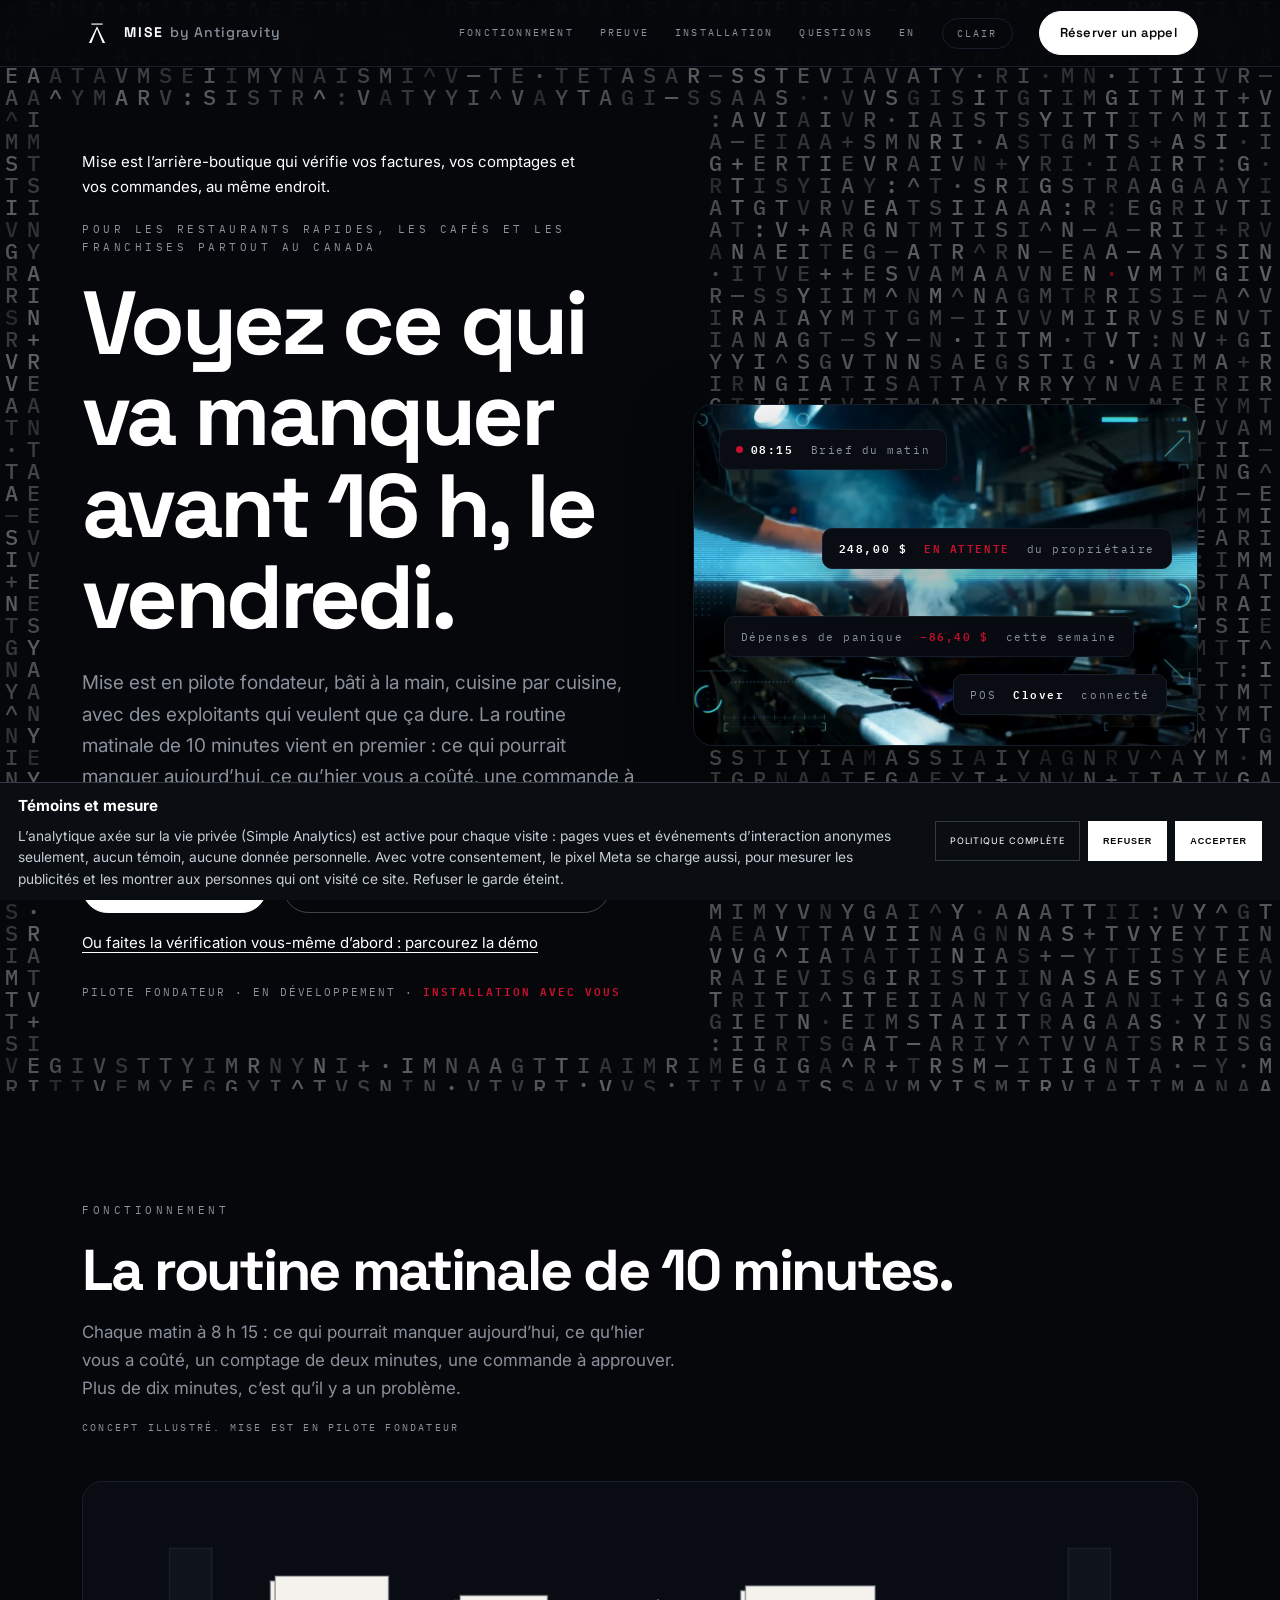
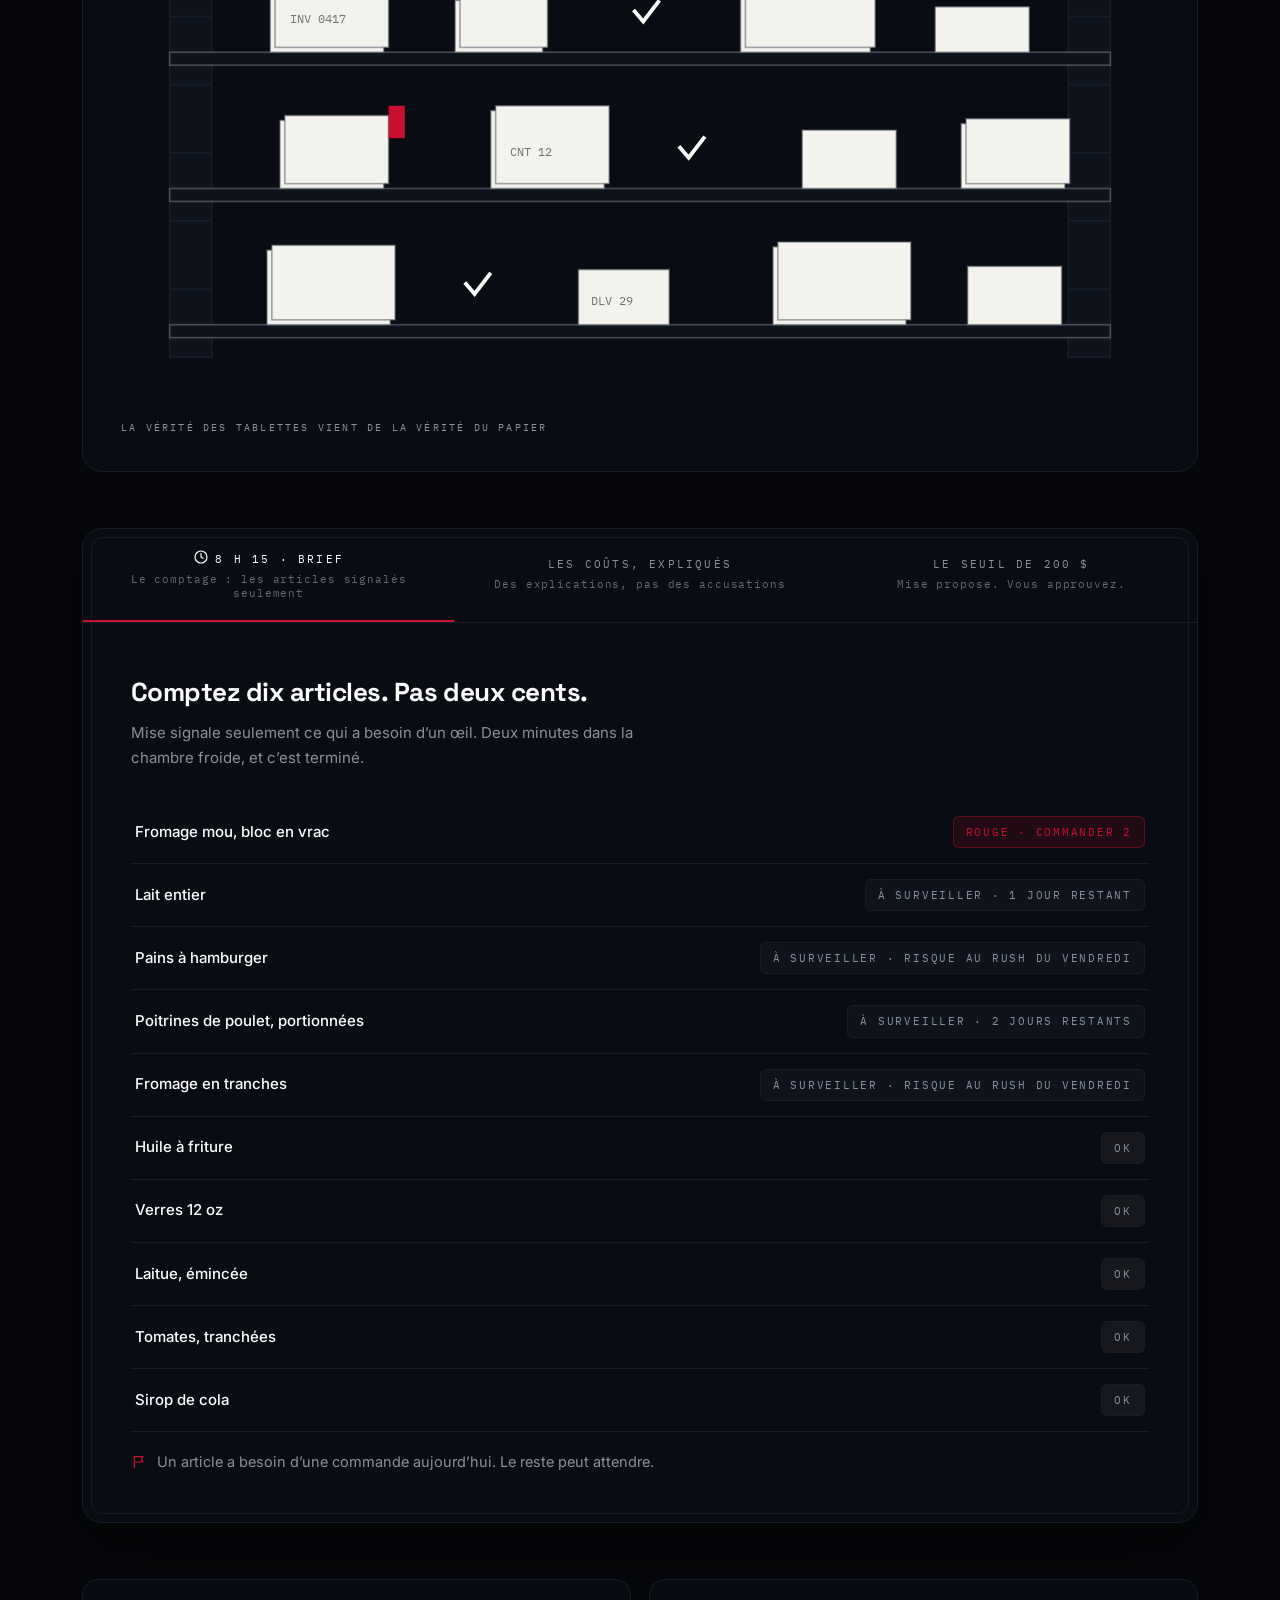
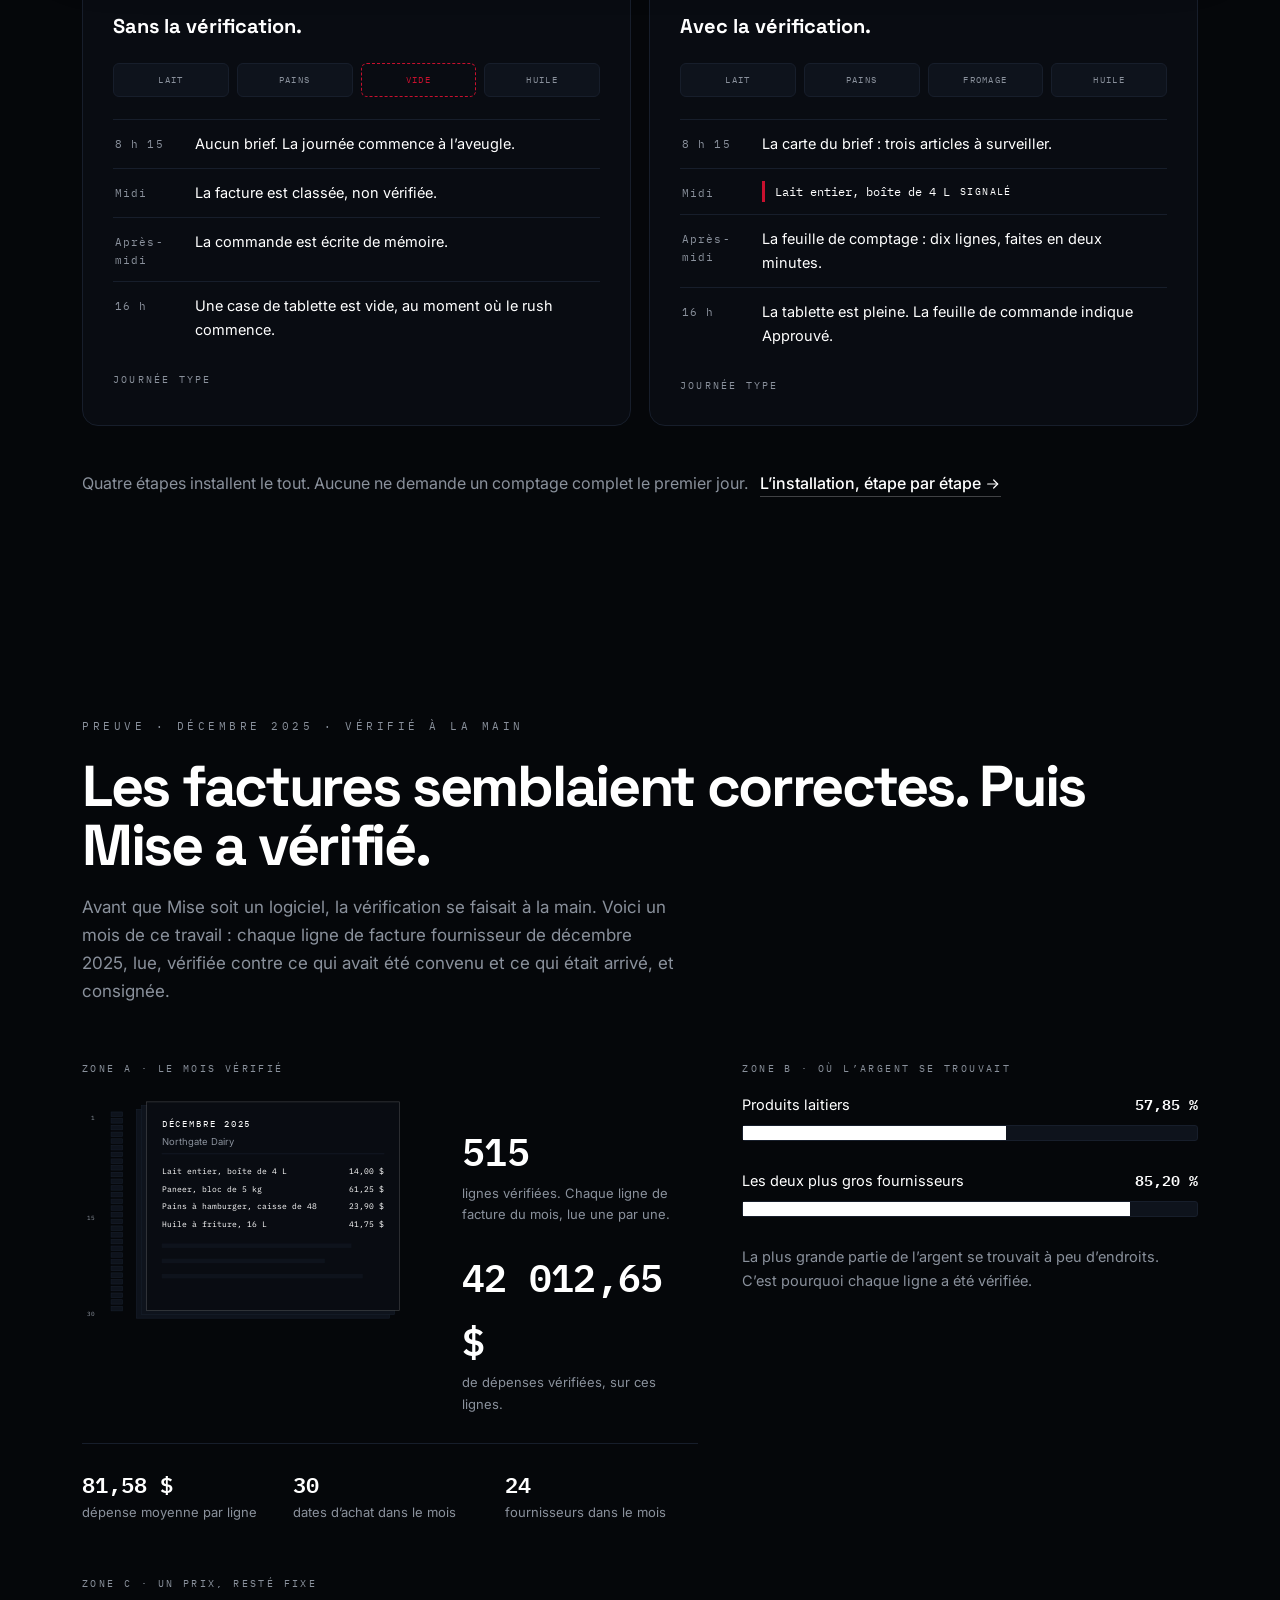
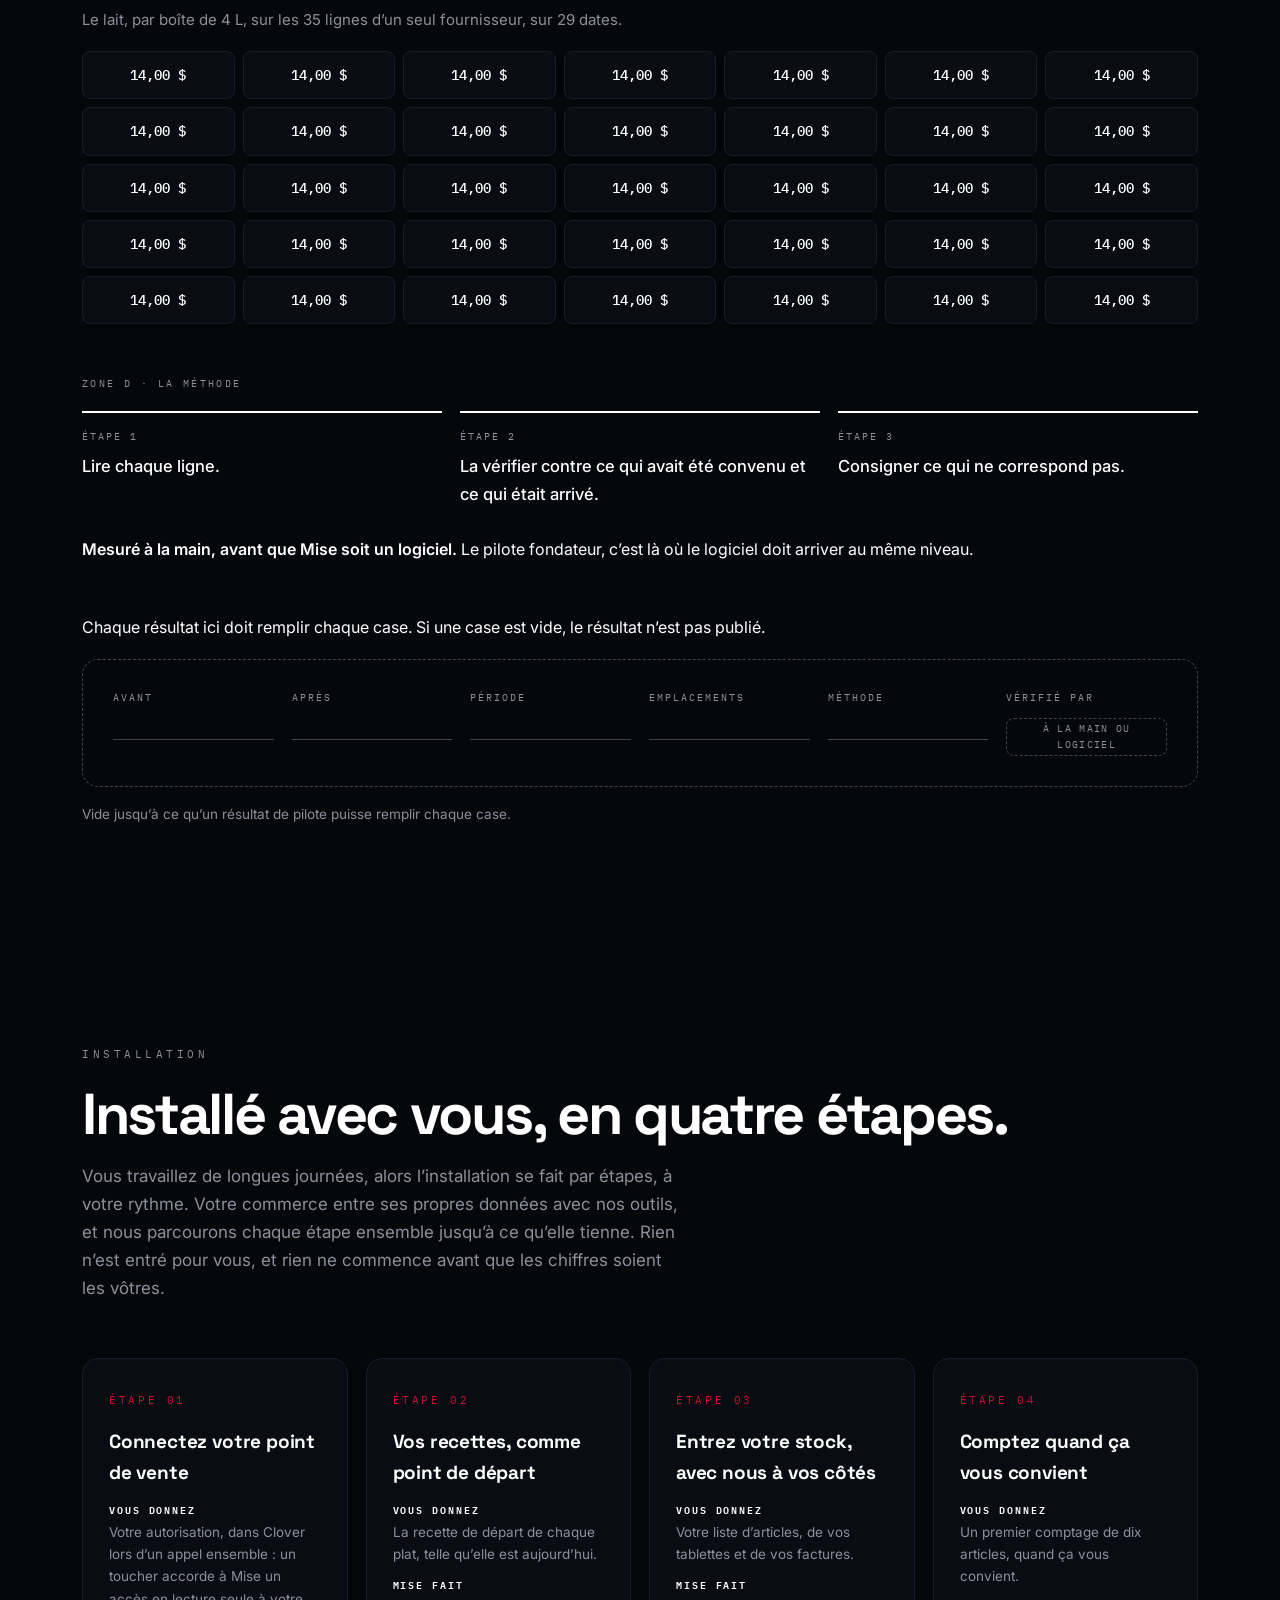
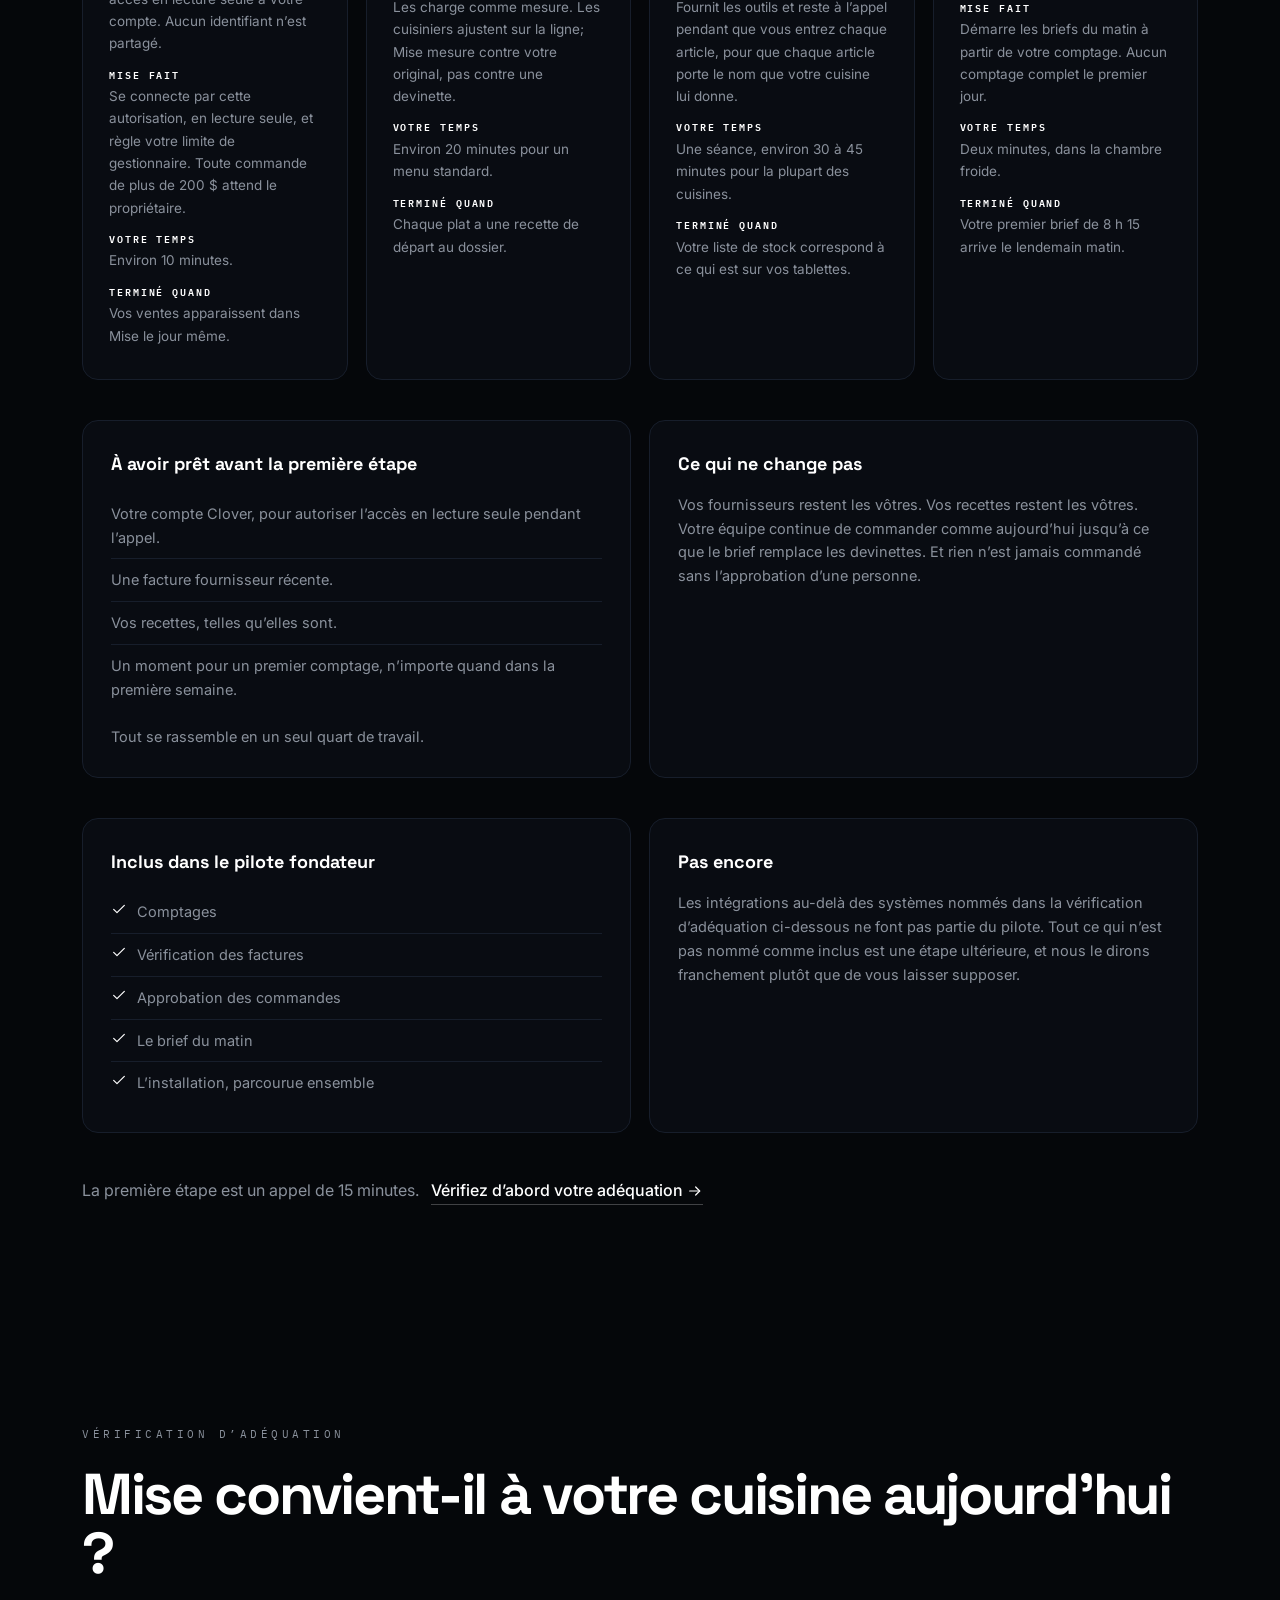
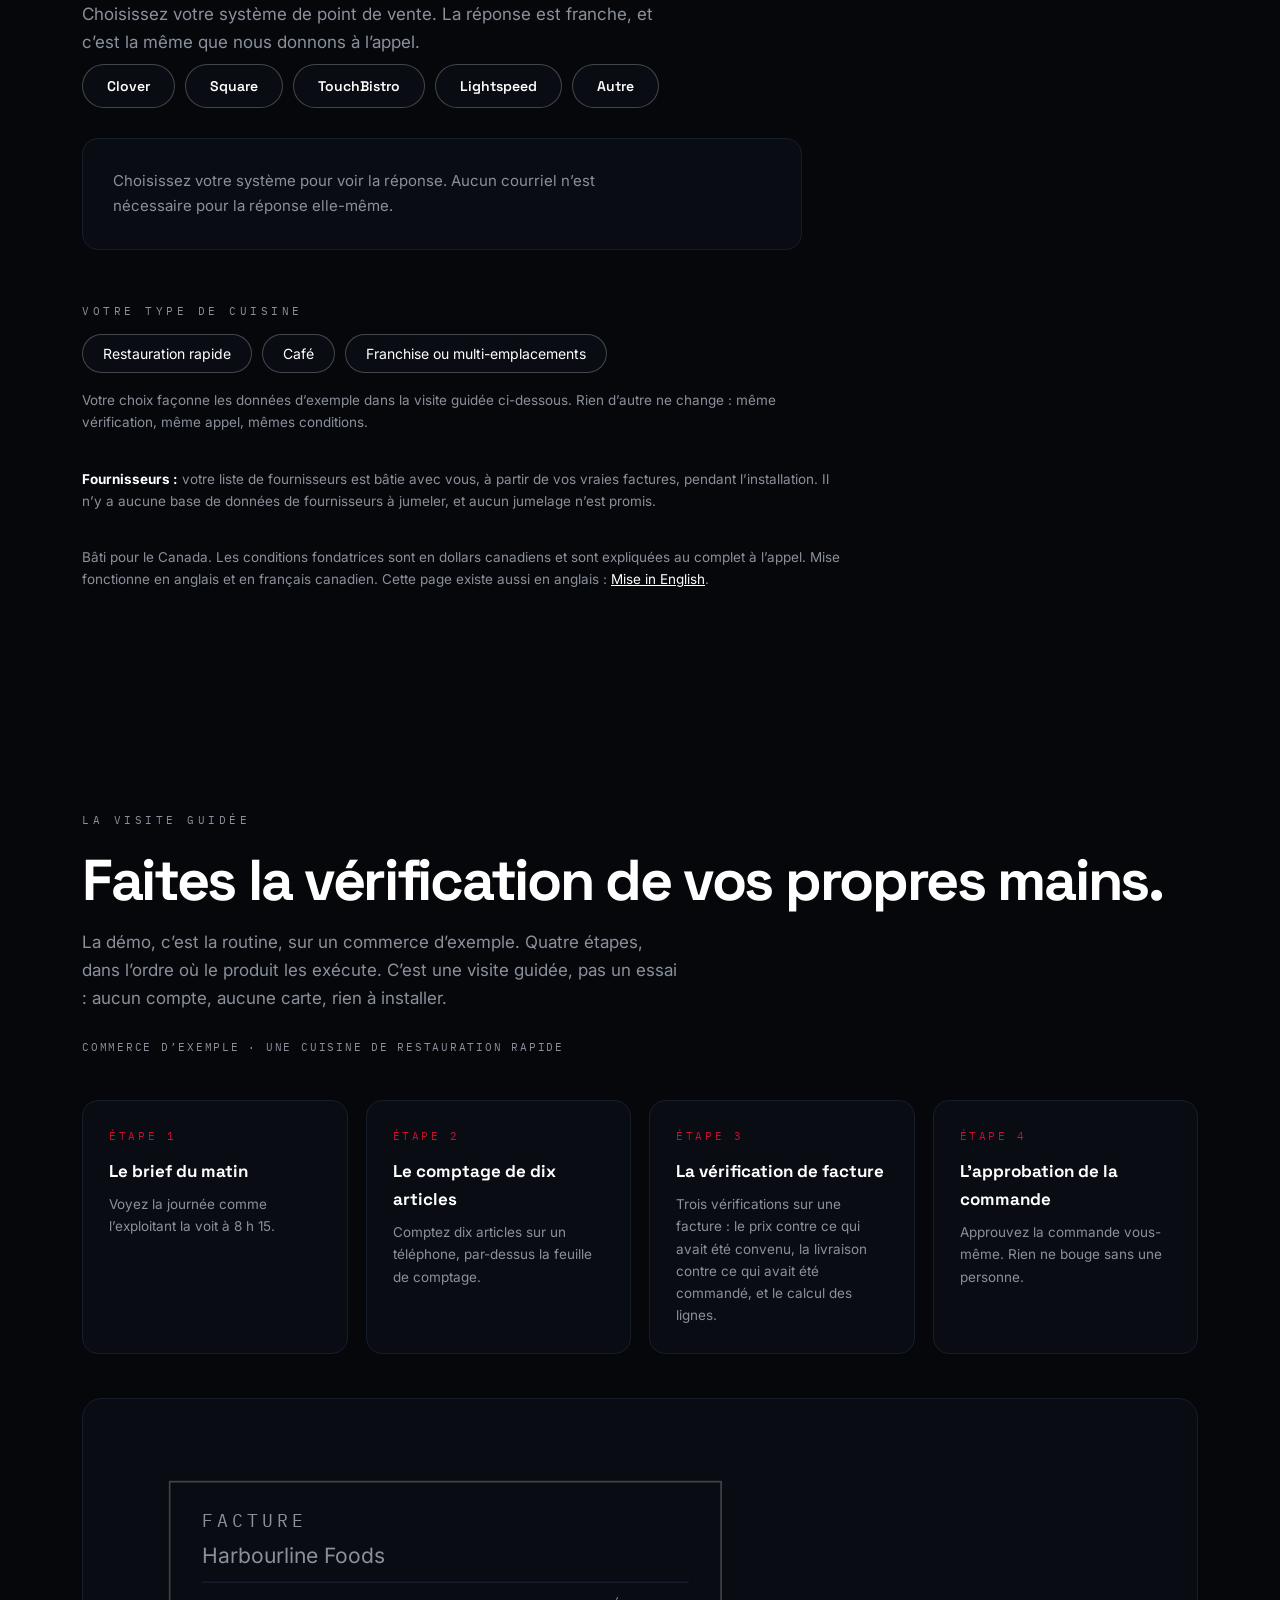
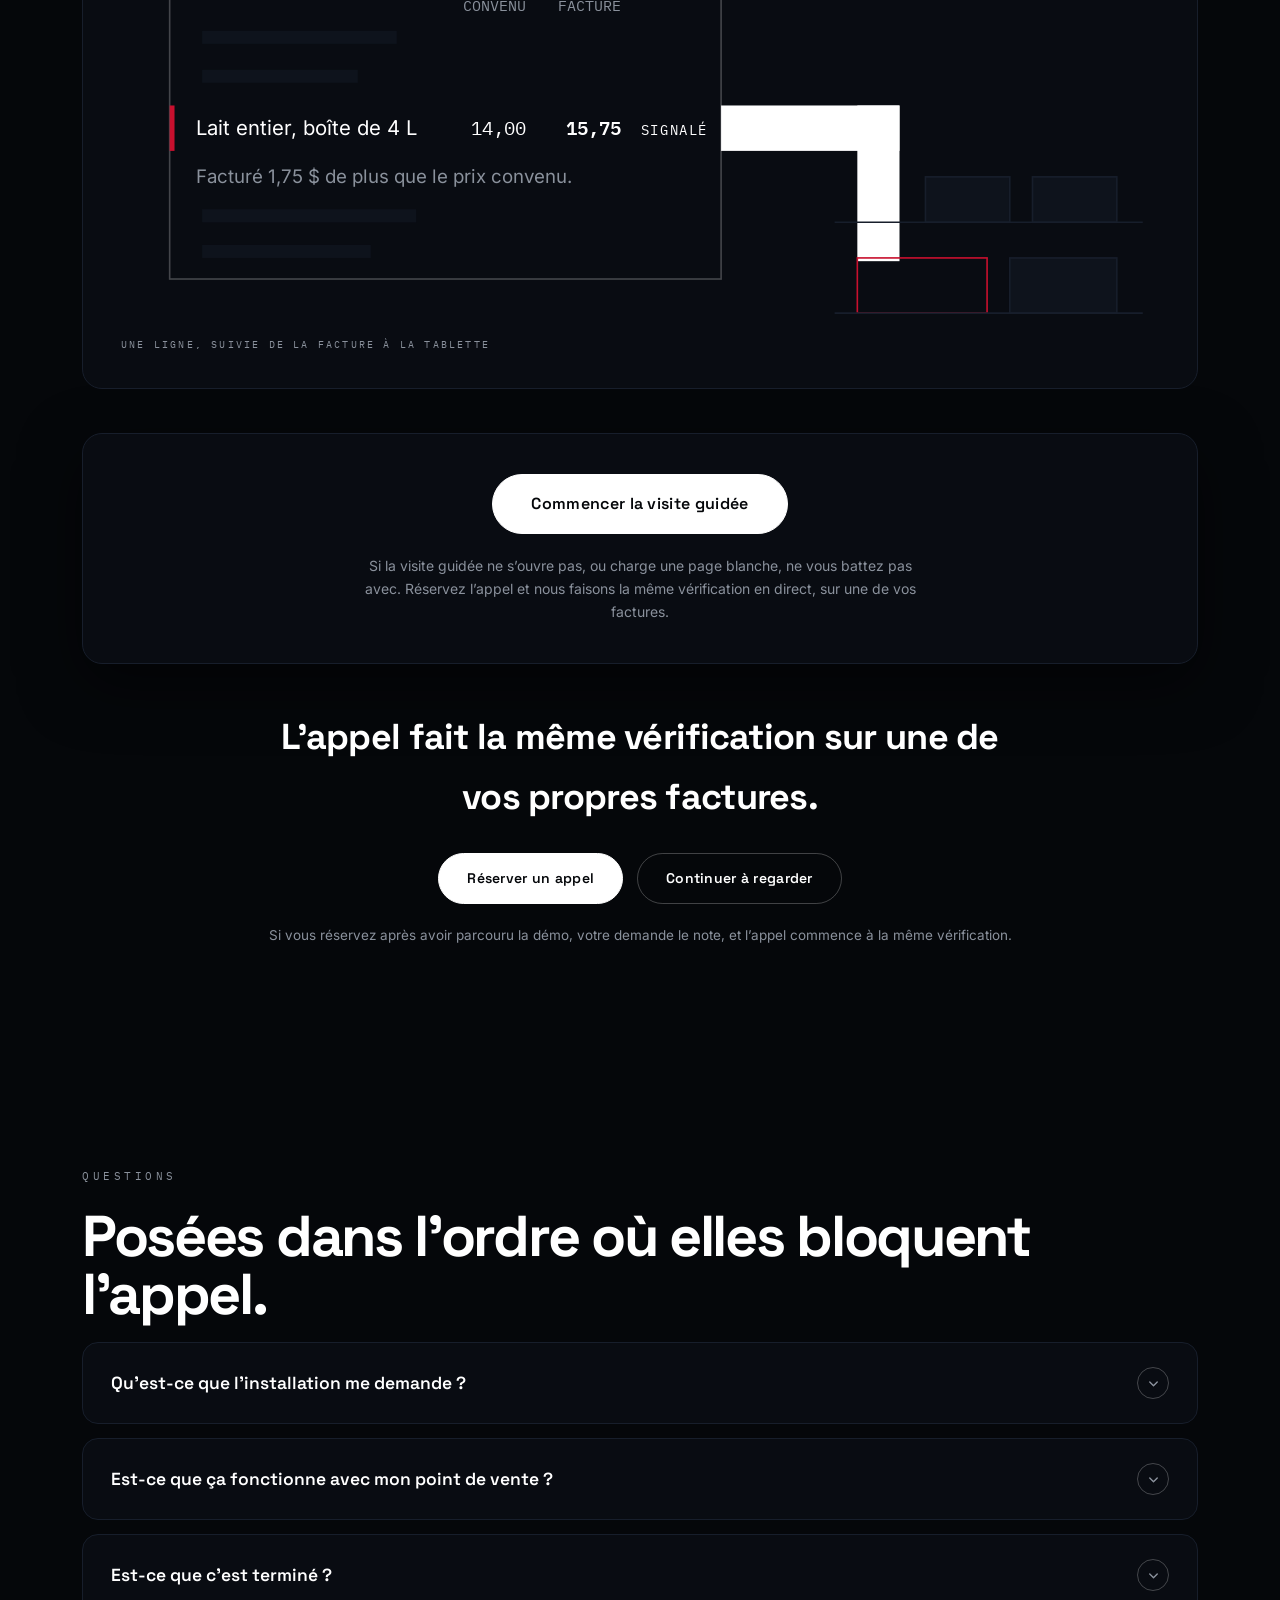
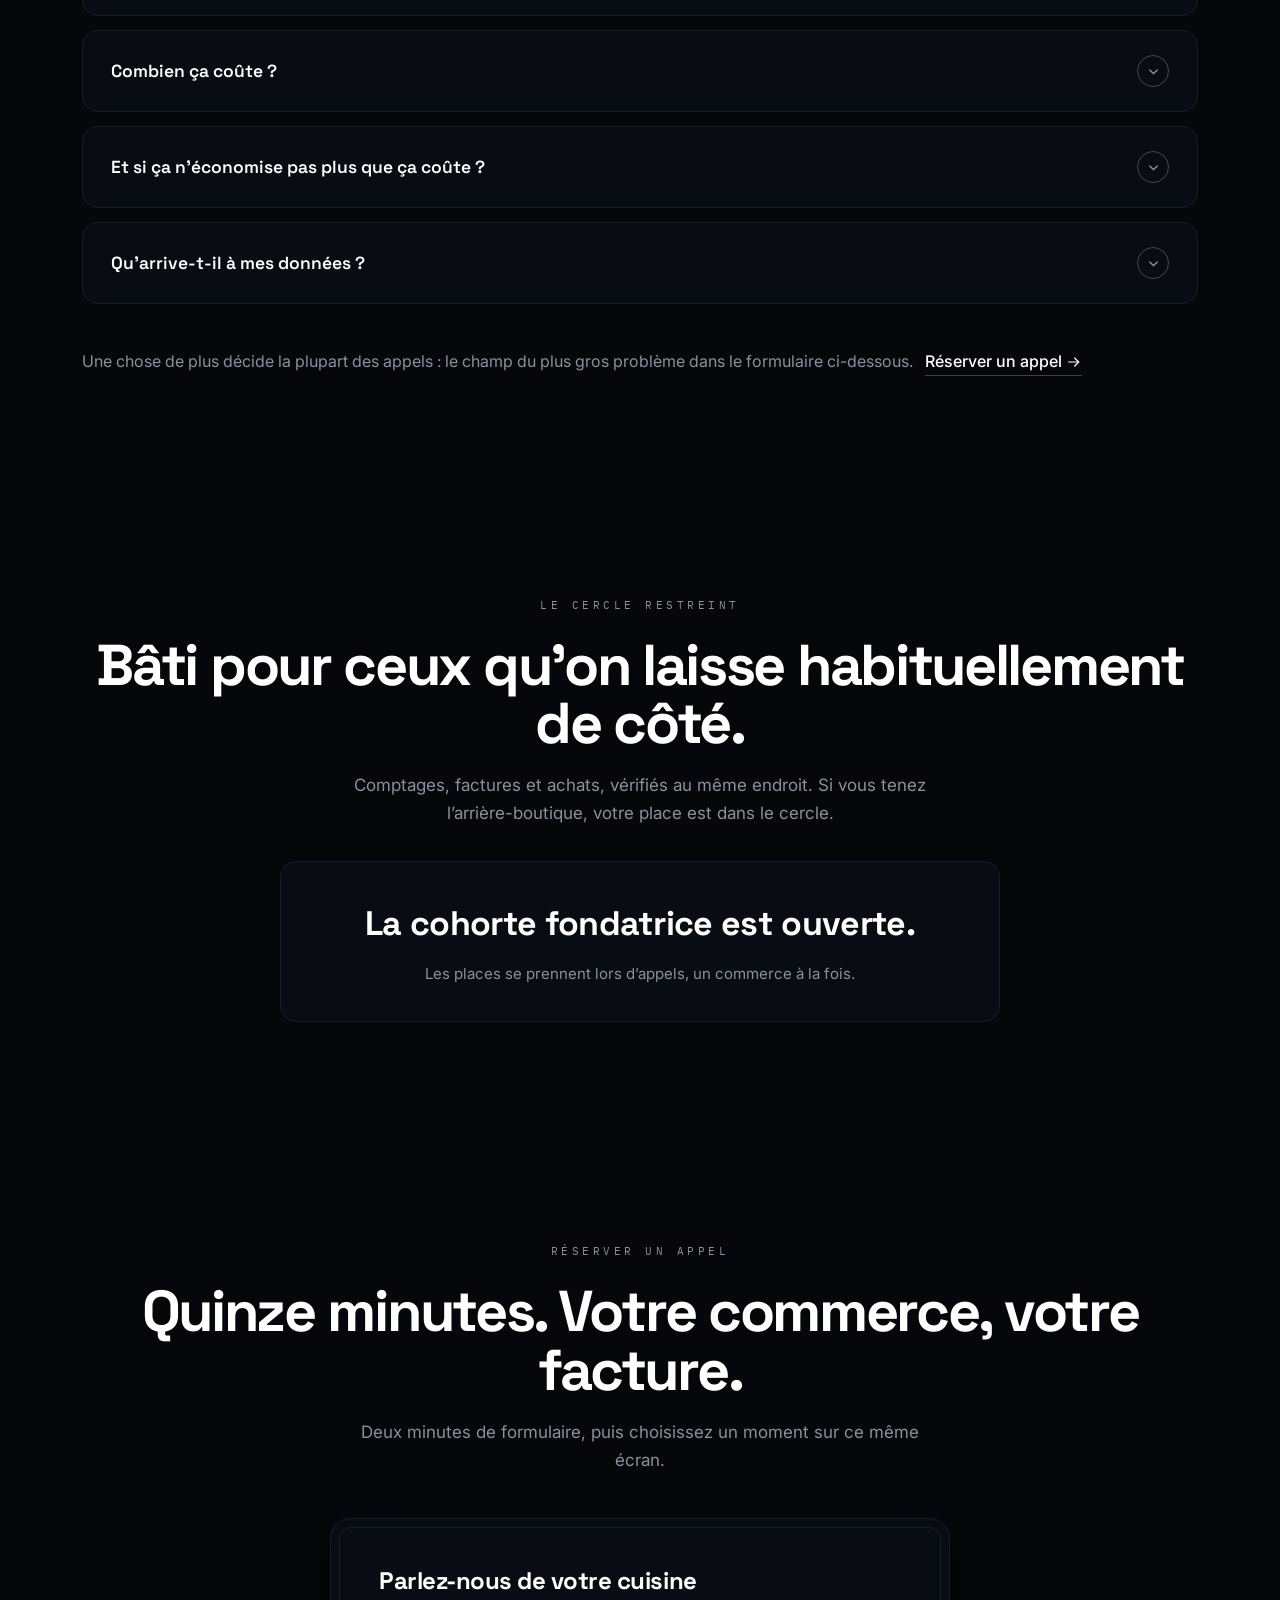
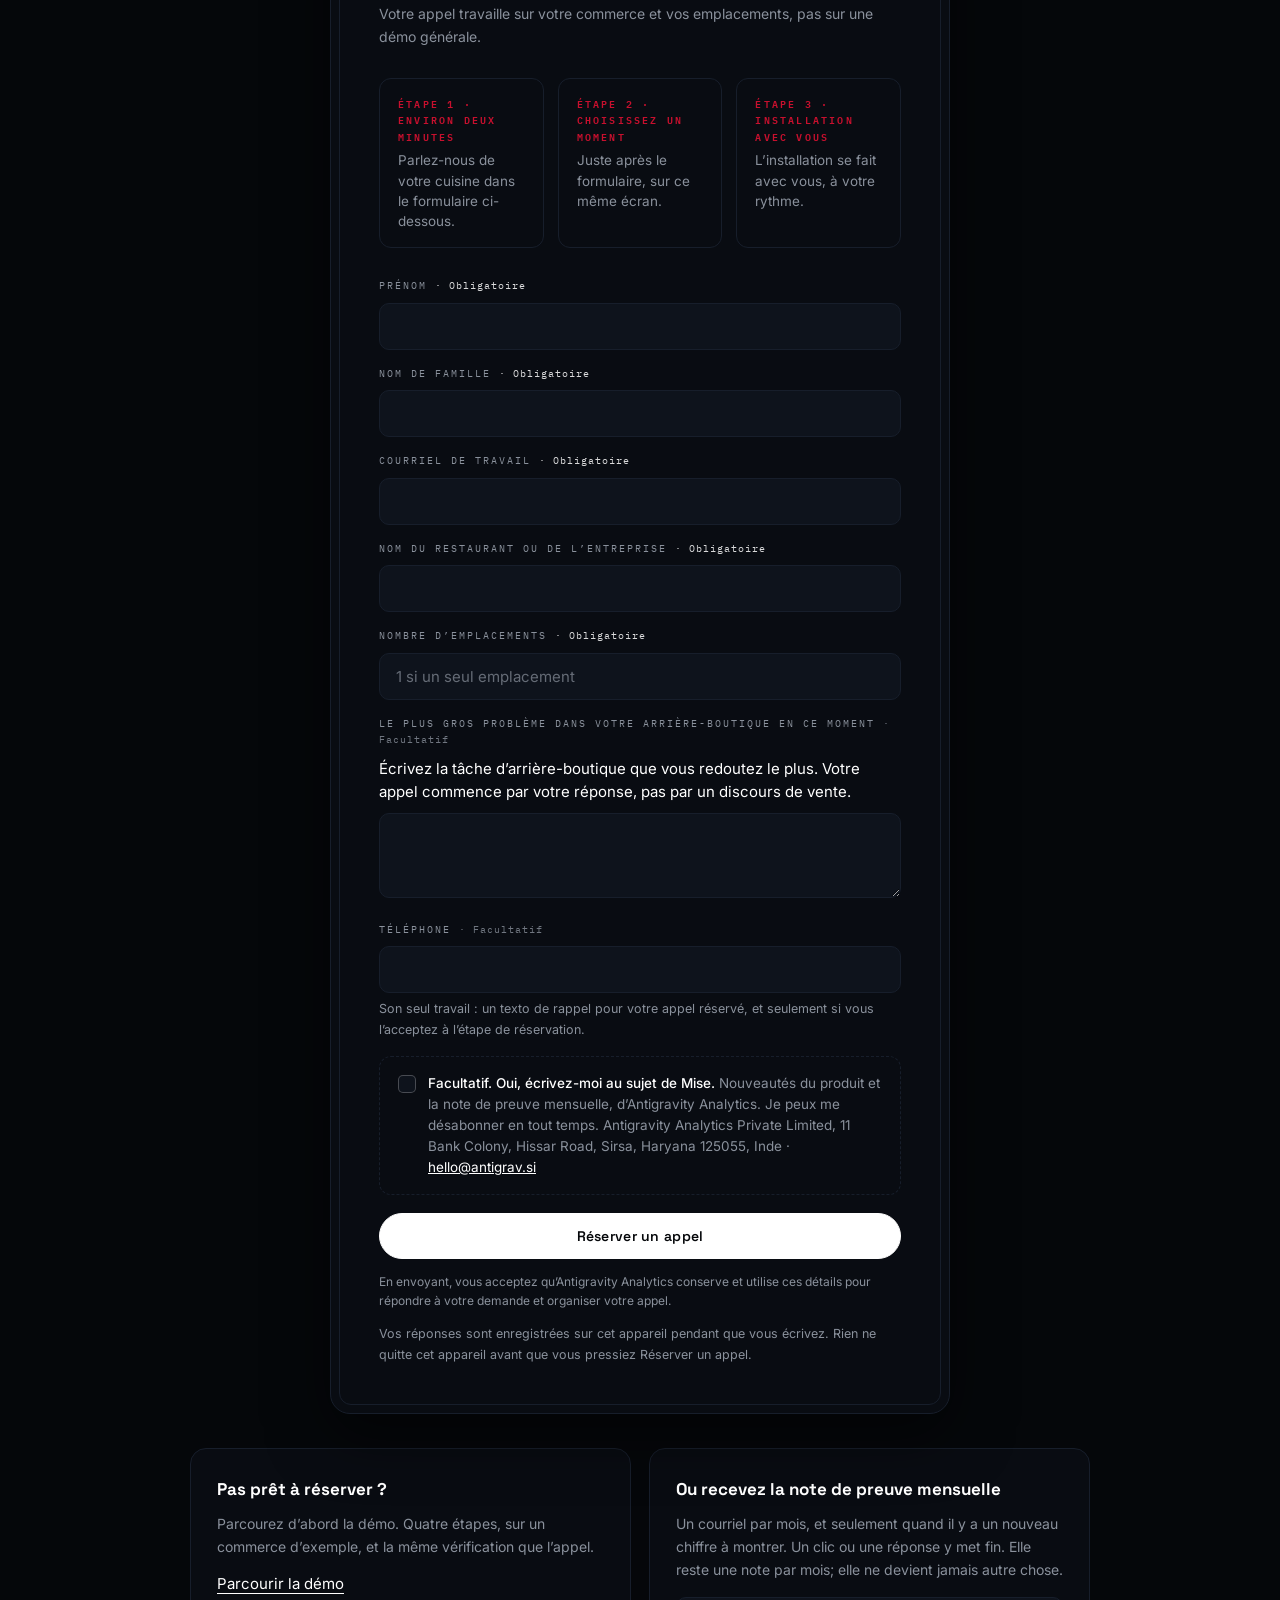
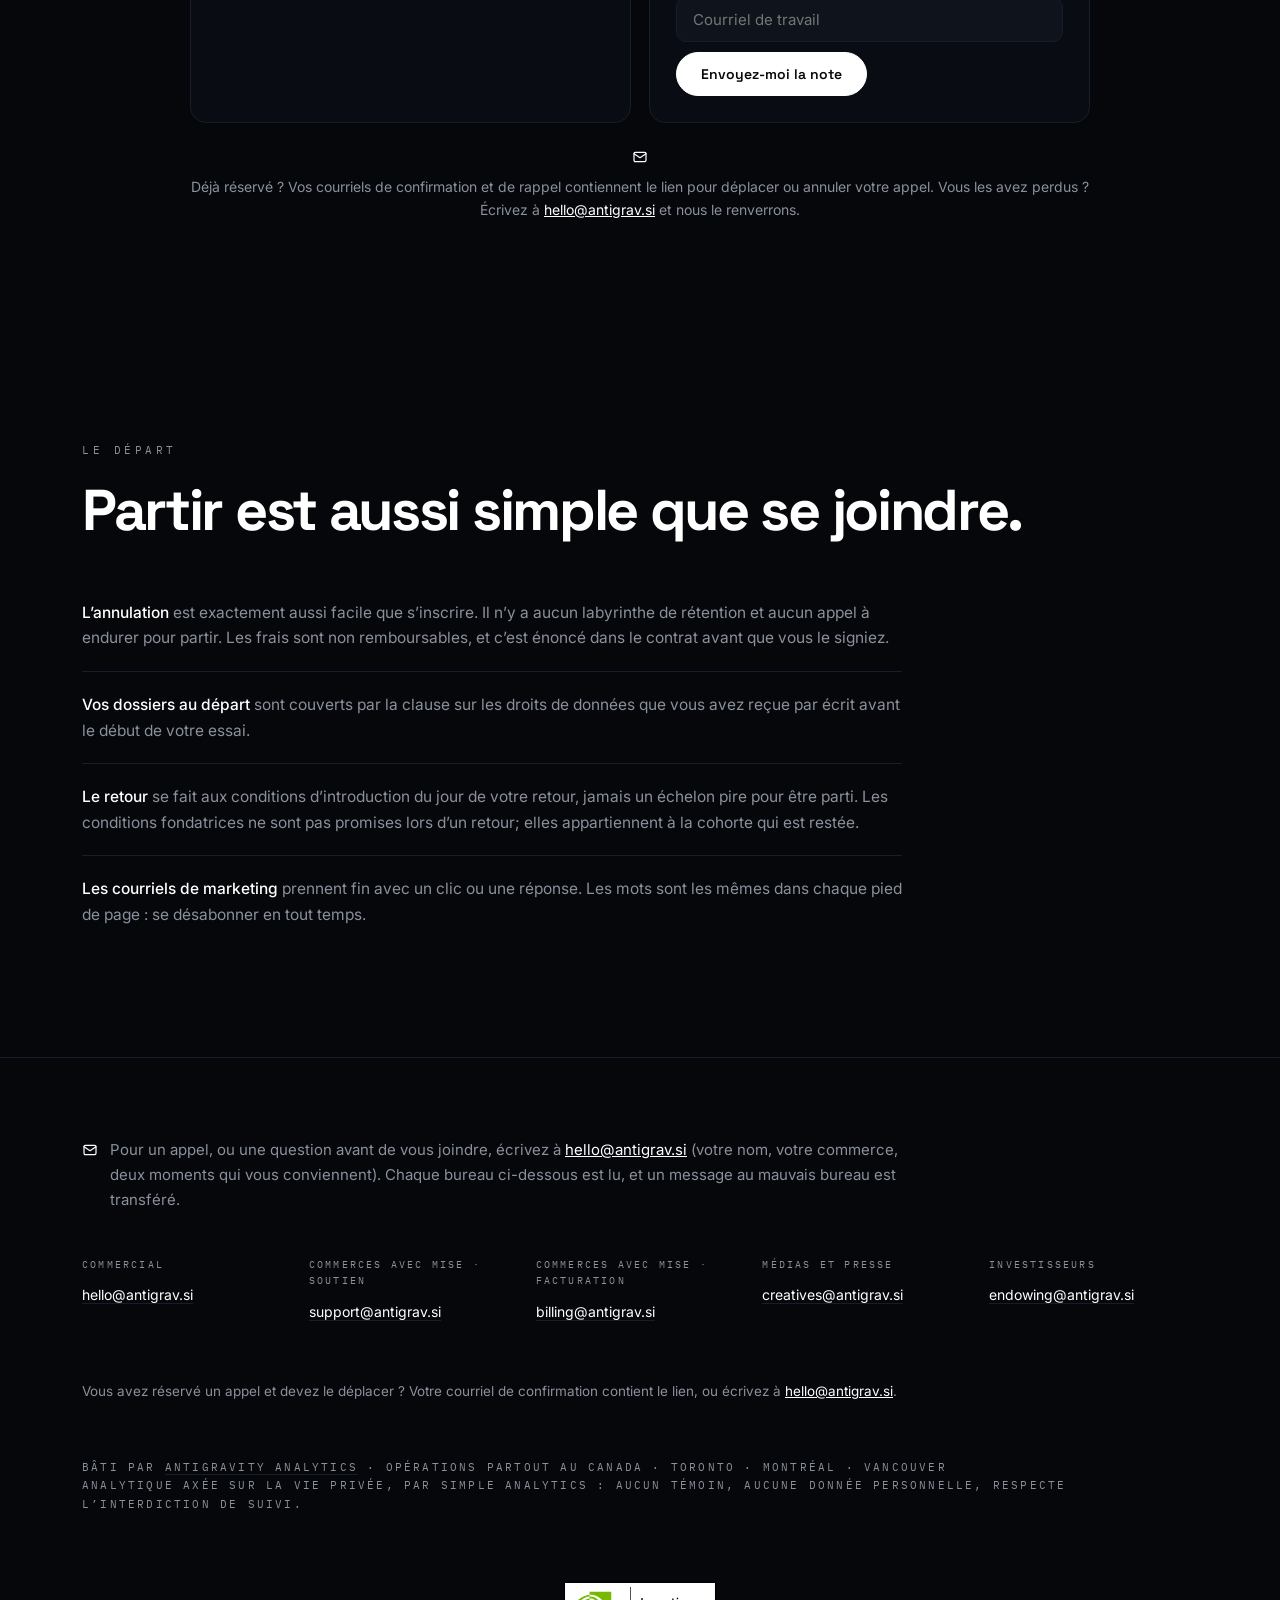
==== commit 68f1df5c: "Wire Sentry error monitoring into /mise (EN + FR): add the website project loader script beside Simp" ====
--- a/mise-fr.html
+++ b/mise-fr.html
@@ -21,6 +21,7 @@
 <link rel="preconnect" href="https://fonts.googleapis.com">
 <link rel="preconnect" href="https://fonts.gstatic.com" crossorigin>
 <script data-collect-dnt="true" async src="https://scripts.simpleanalyticscdn.com/latest.js"></script>
+<script src="https://js.sentry-cdn.com/64e80ec8f5a4be798e2180b838a5c974.min.js" crossorigin="anonymous"></script>
 <link href="https://fonts.googleapis.com/css2?family=Space+Grotesk:wght@500;600;700&family=IBM+Plex+Mono:wght@400;500;600&family=Inter:wght@400;500&display=swap" rel="stylesheet">
 <link rel="stylesheet" href="mise-form.css">
 <noscript><img src="https://queue.simpleanalyticscdn.com/noscript.gif?collect-dnt=true" alt="" referrerpolicy="no-referrer-when-downgrade"></noscript>
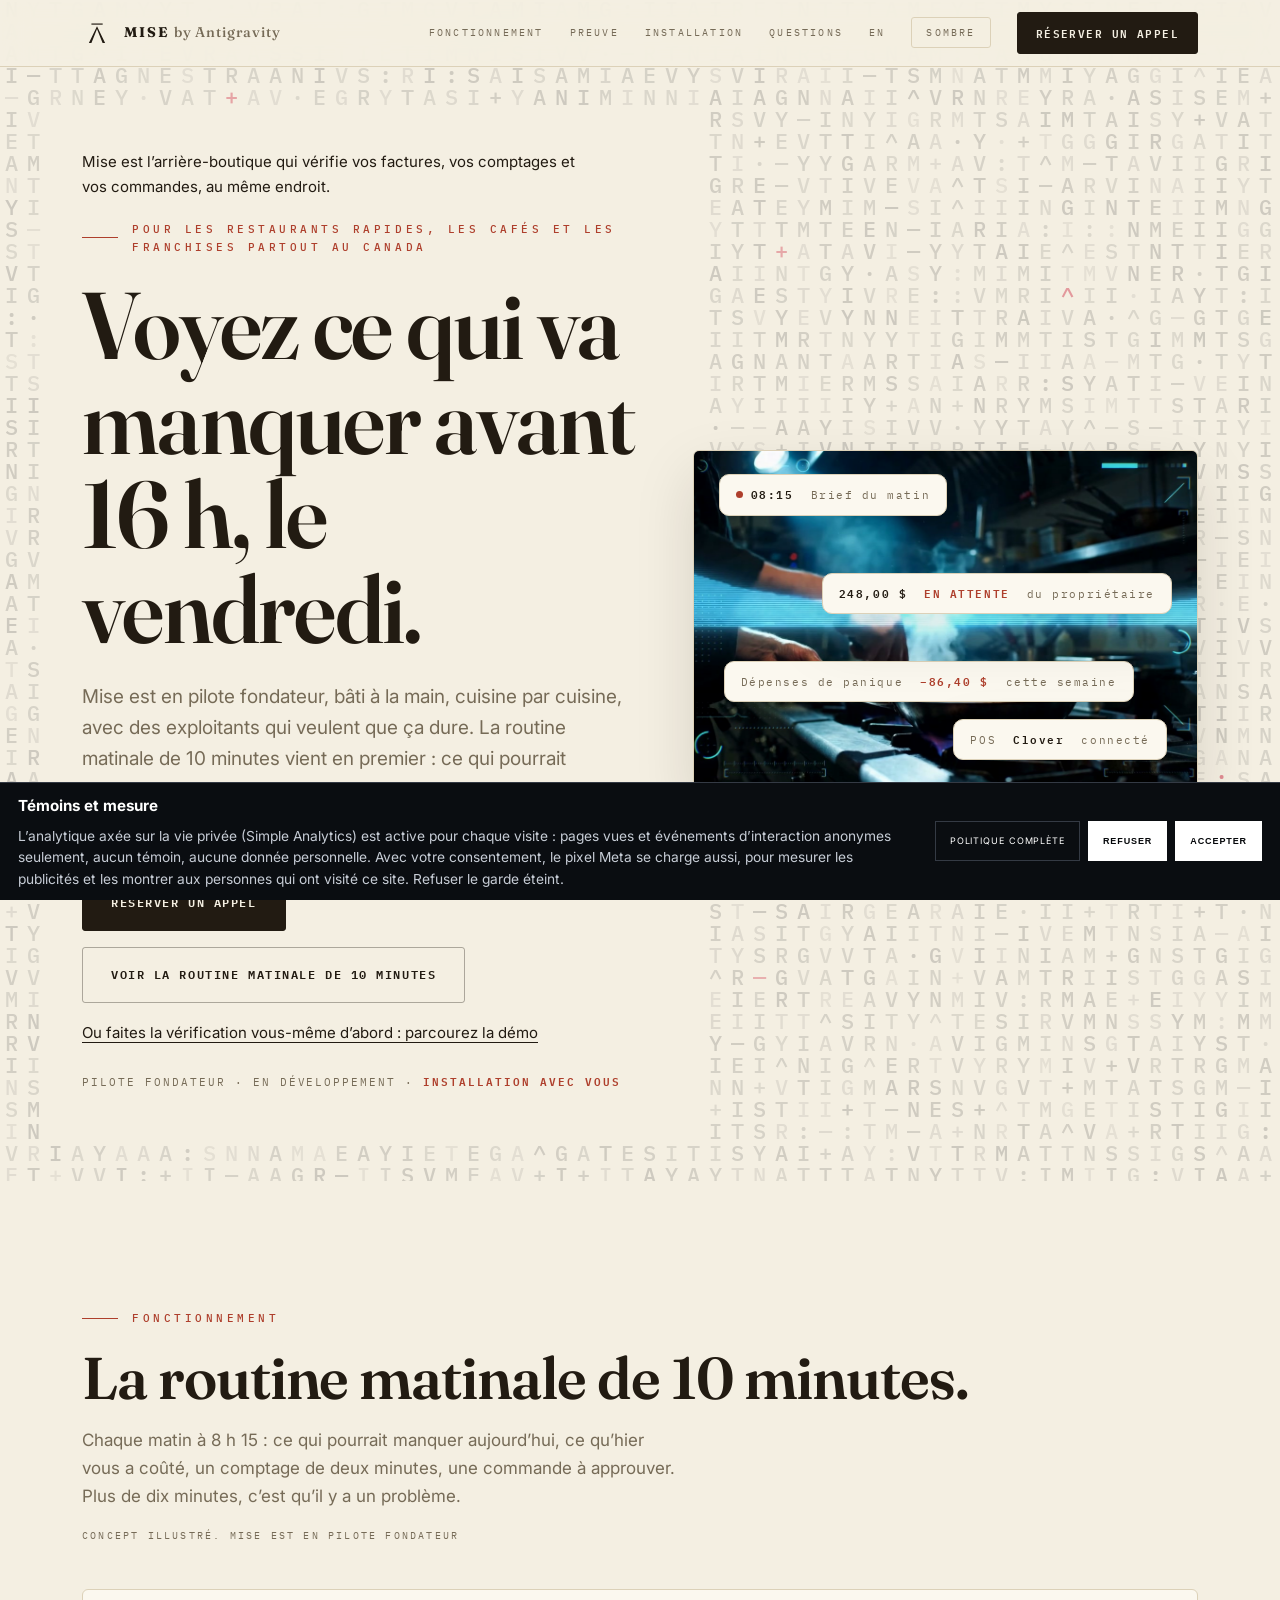
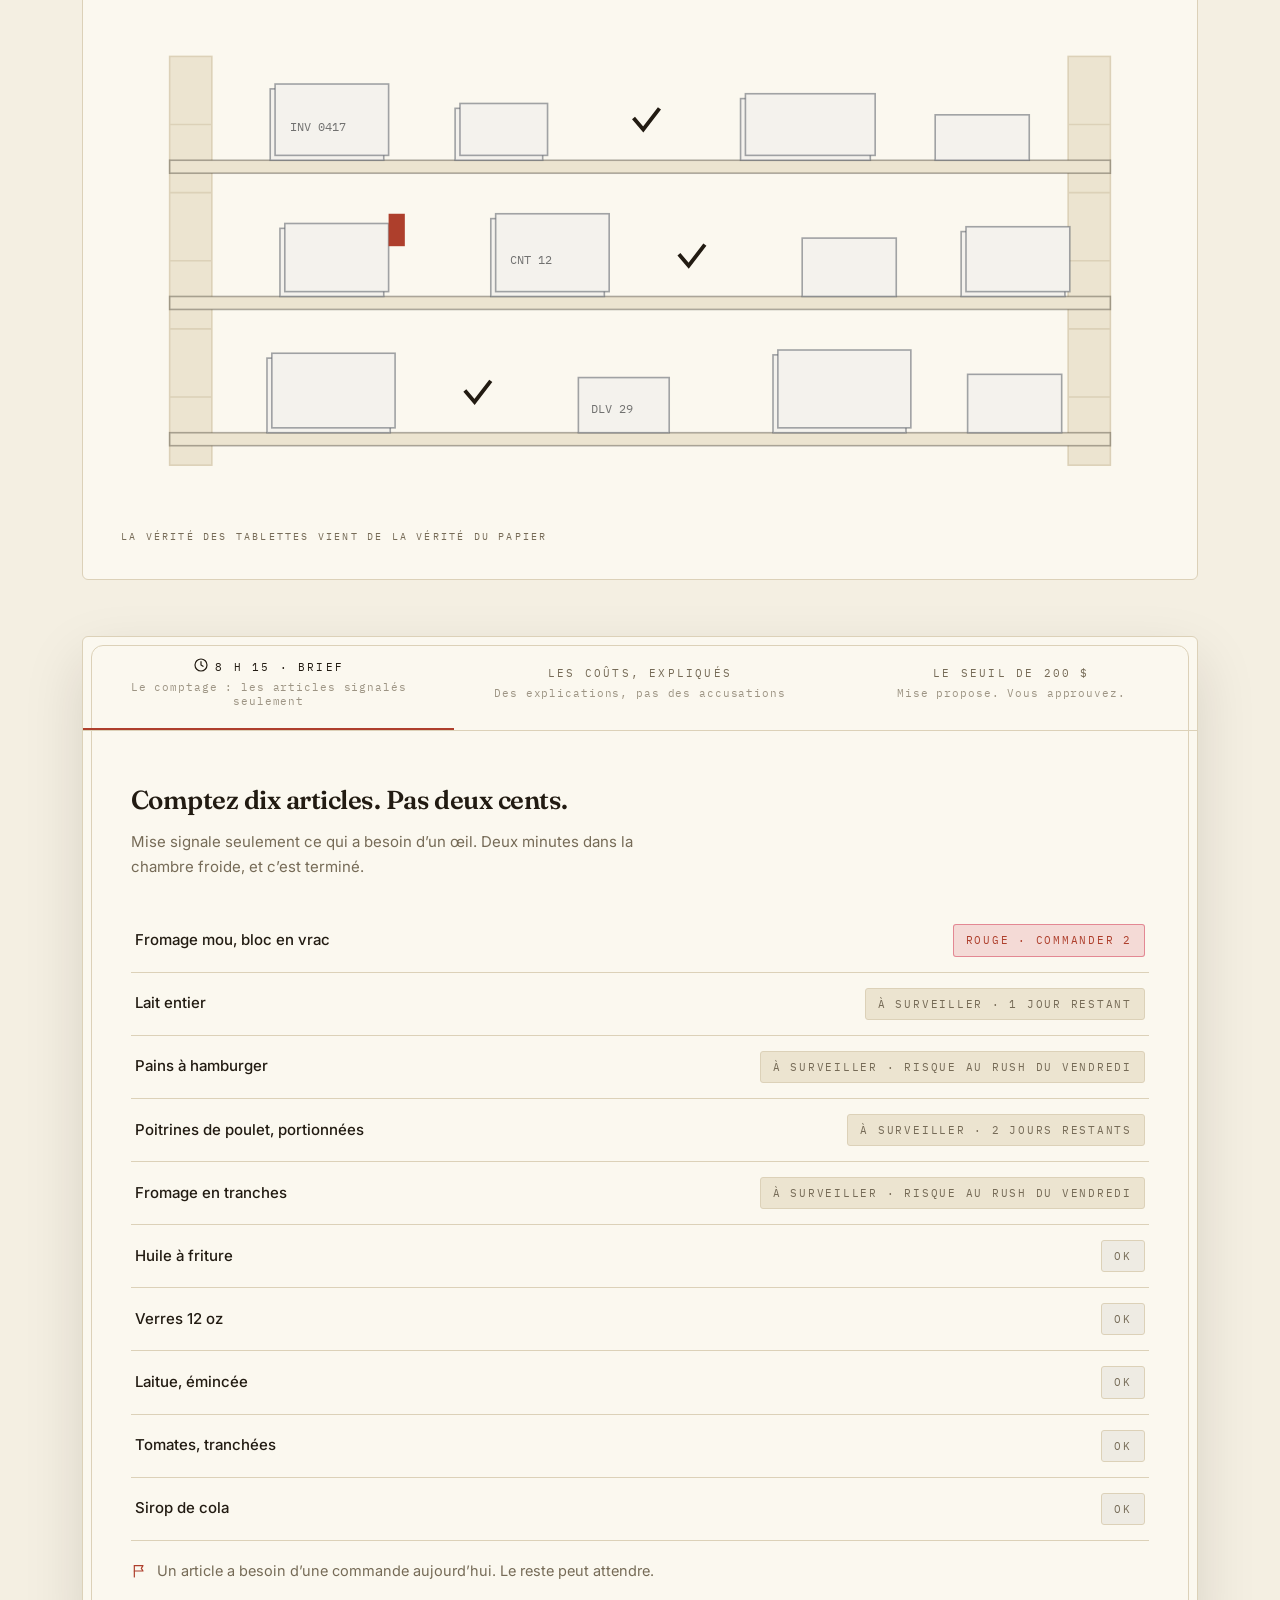
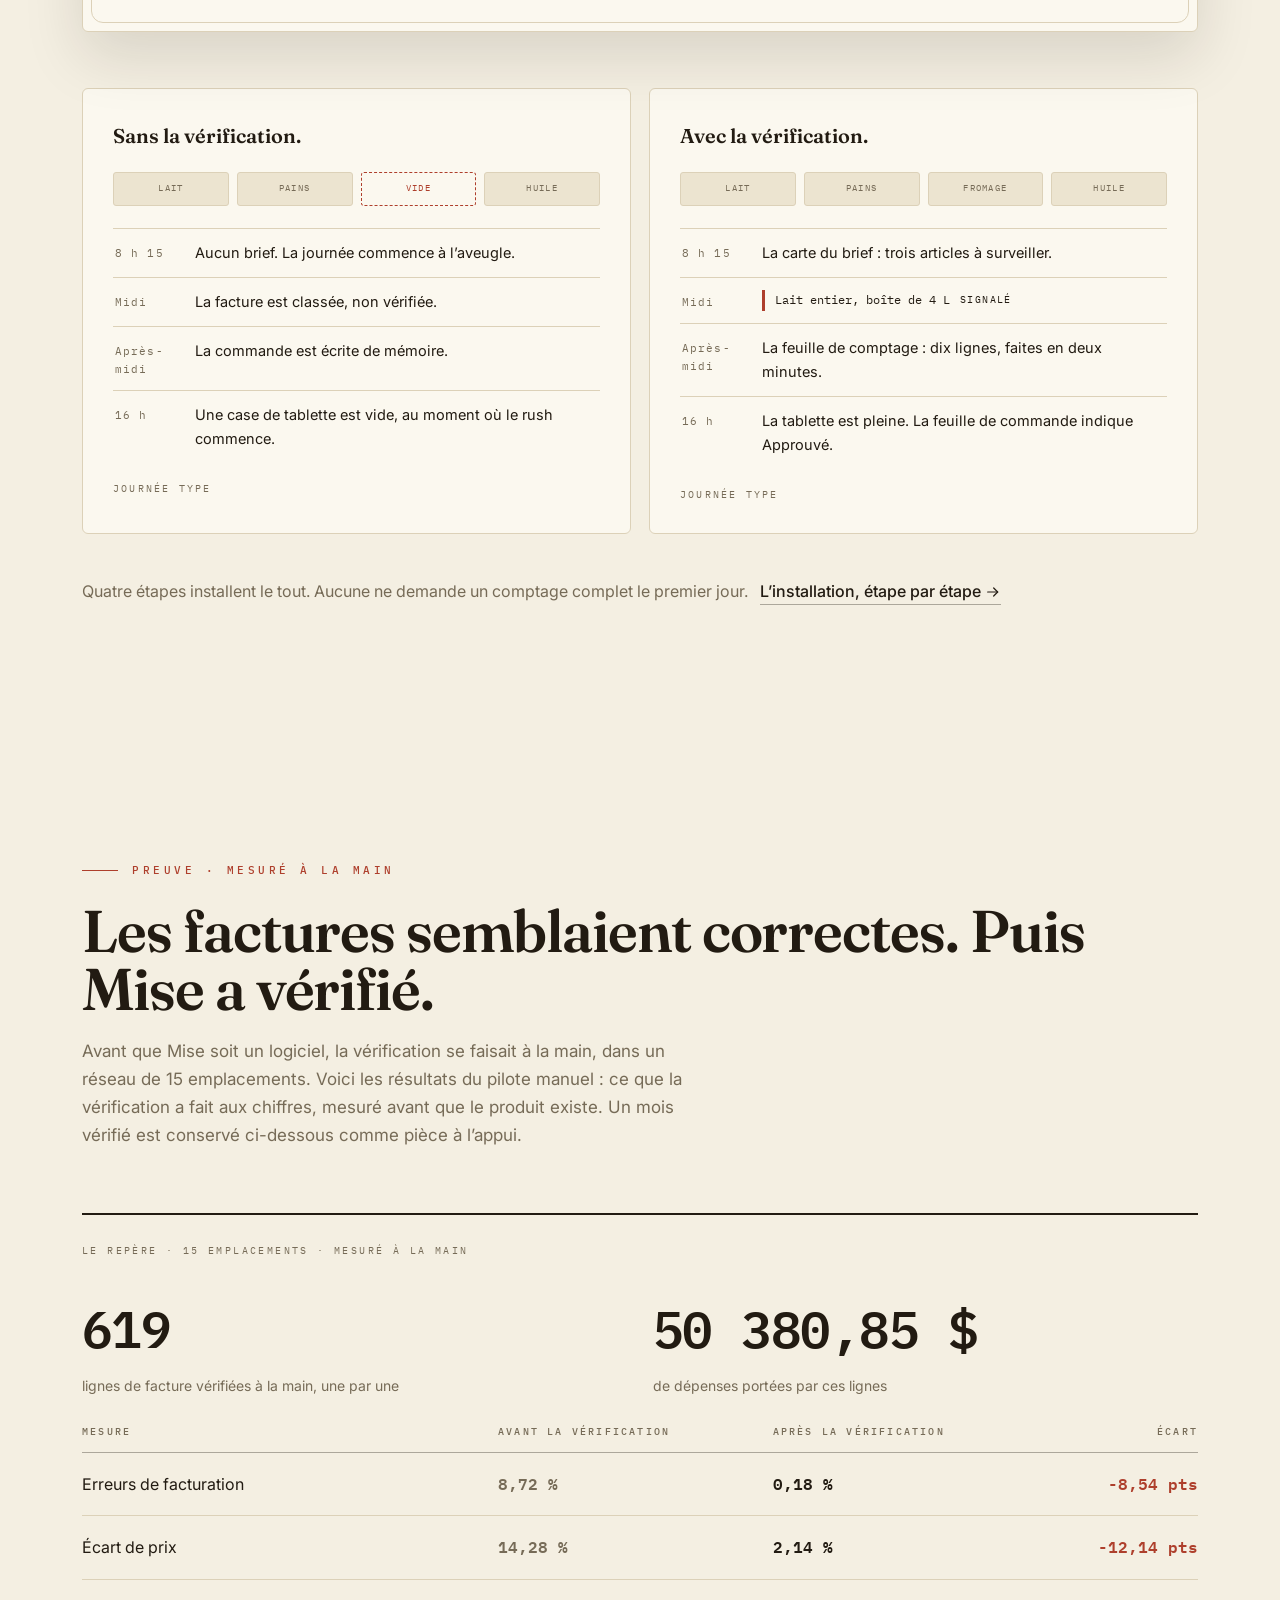
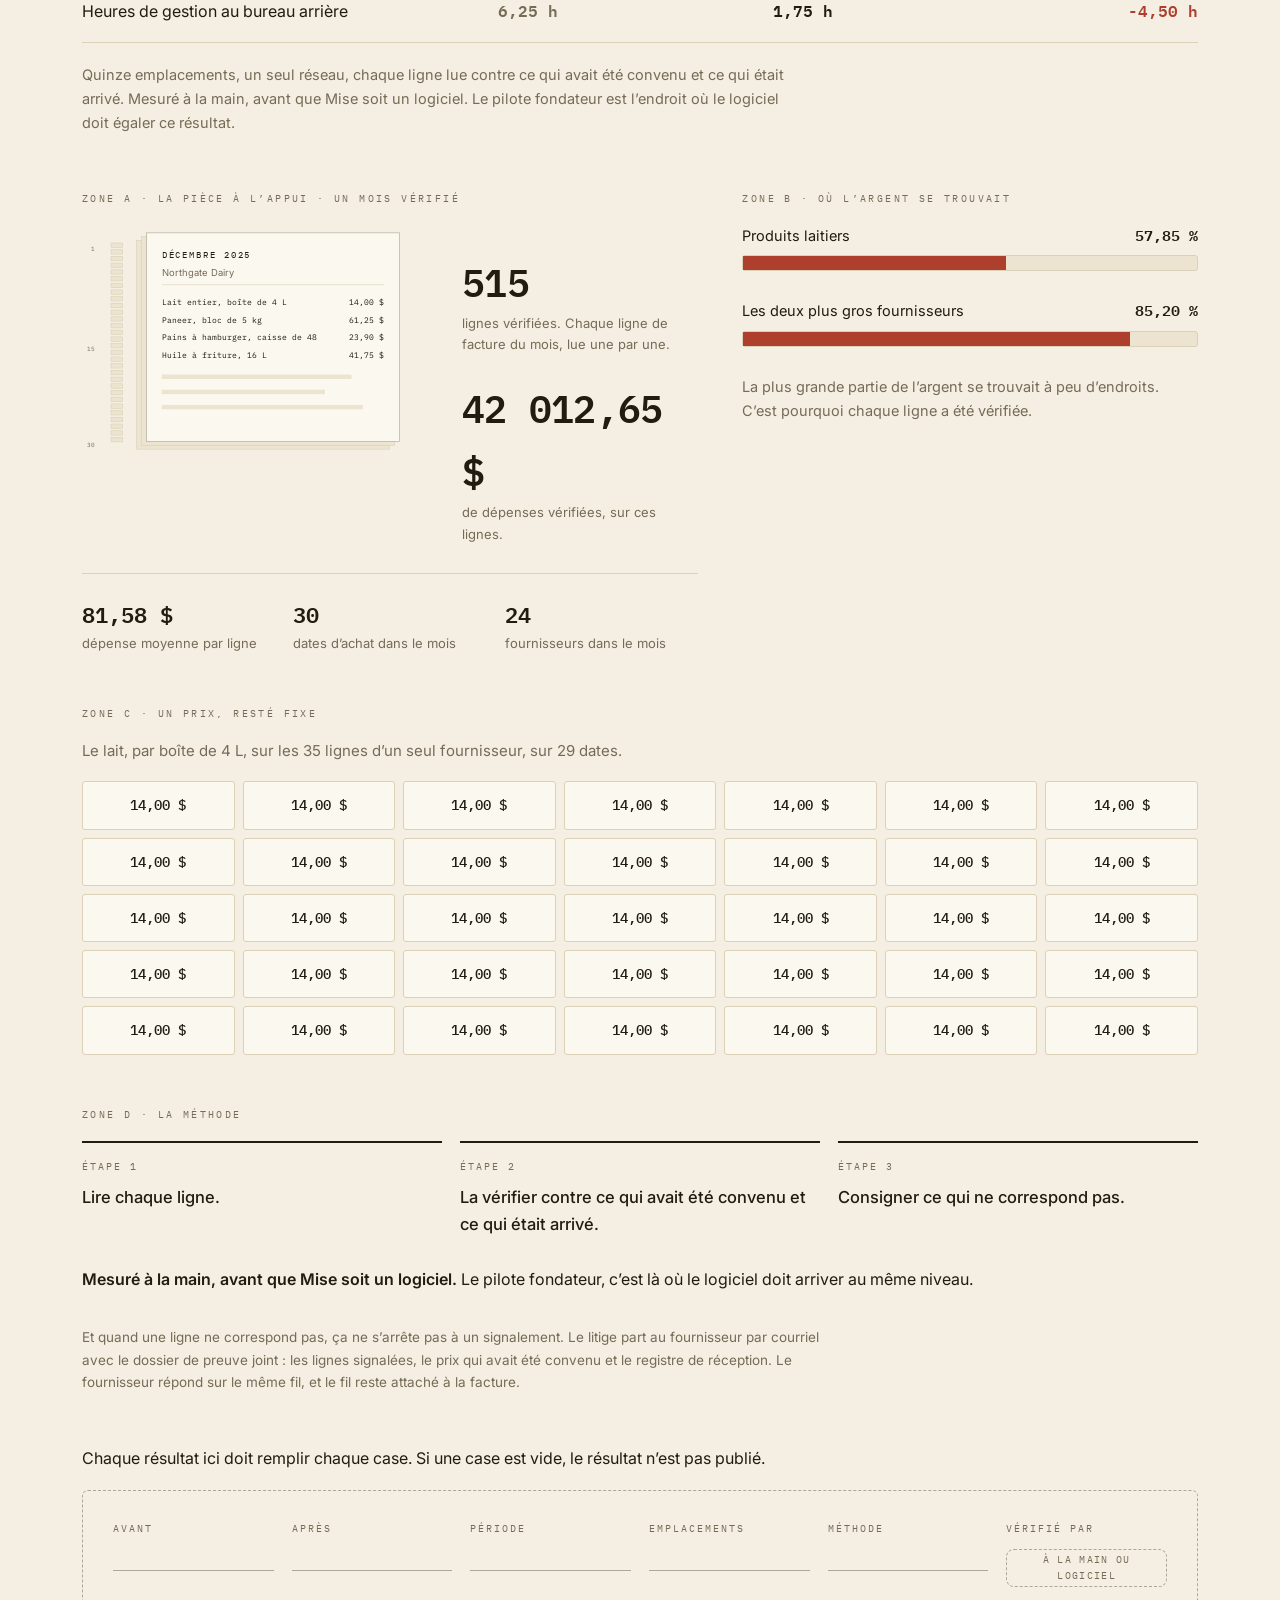
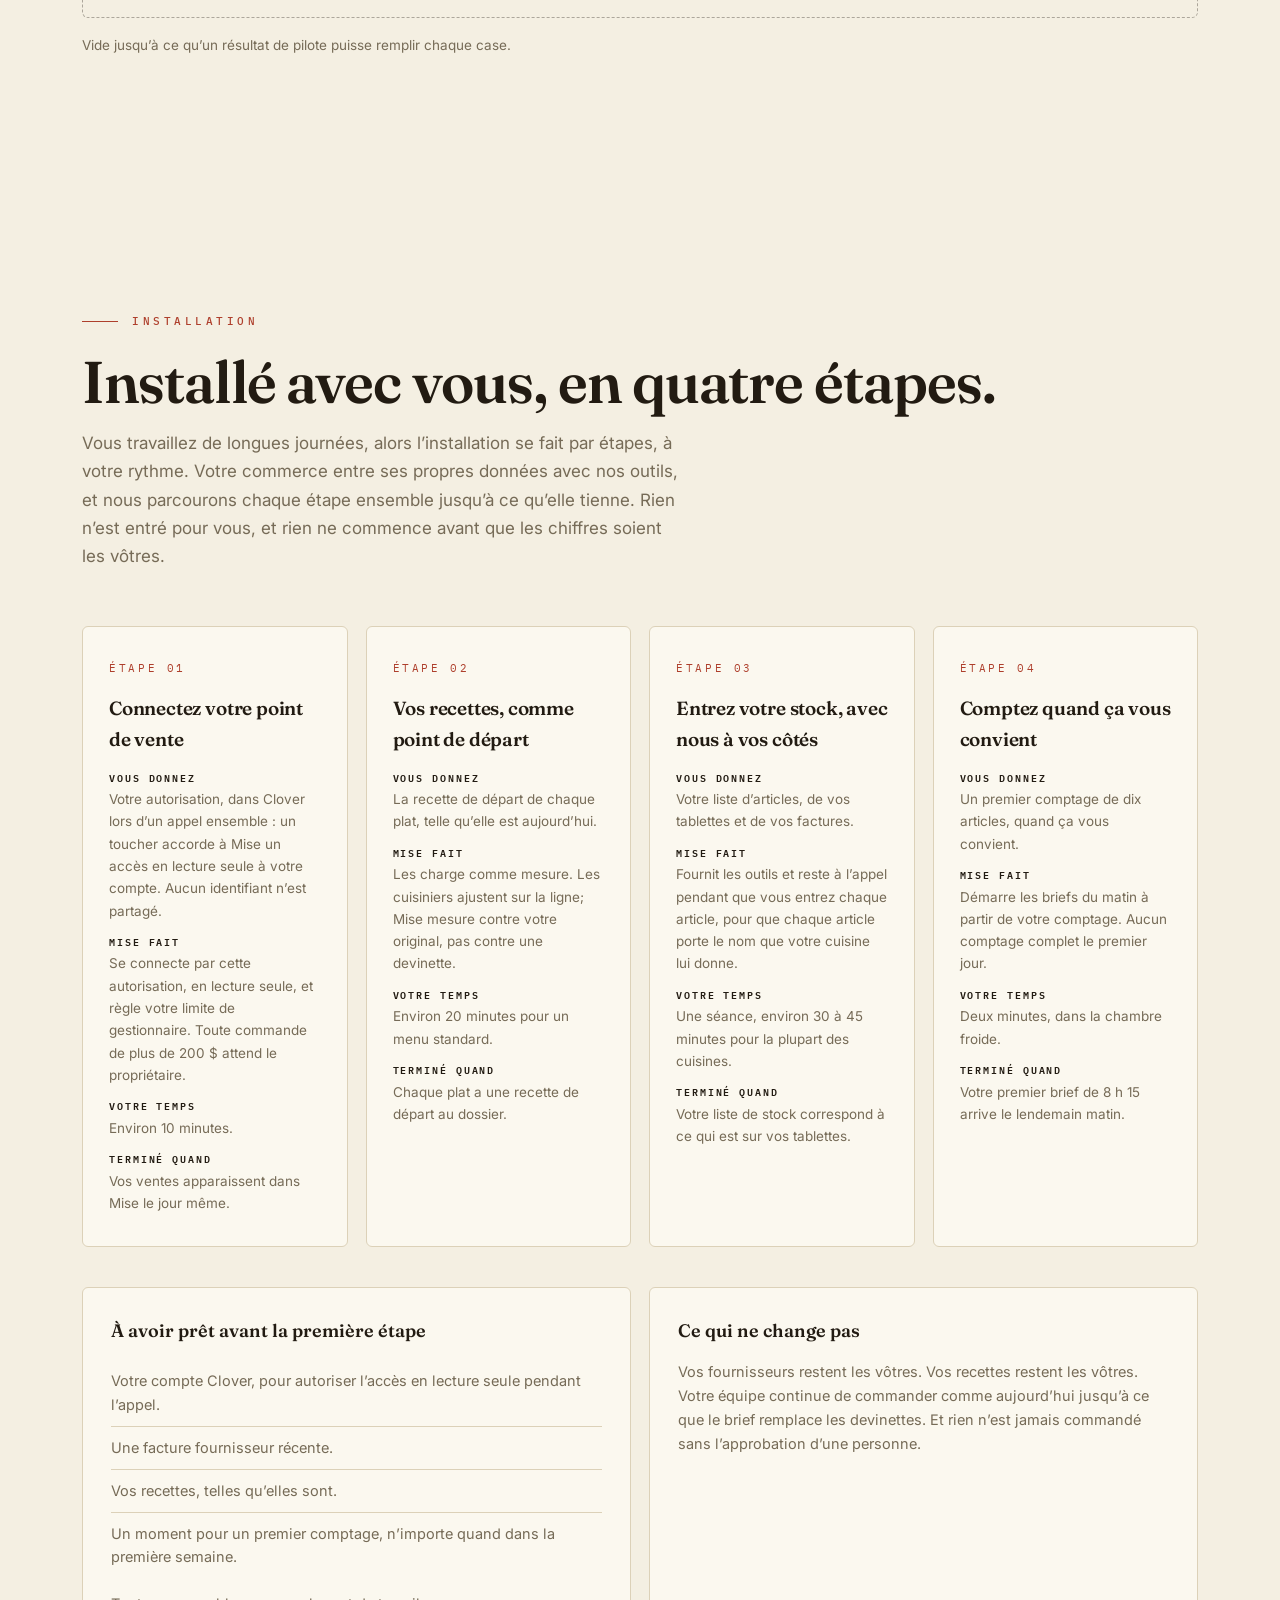
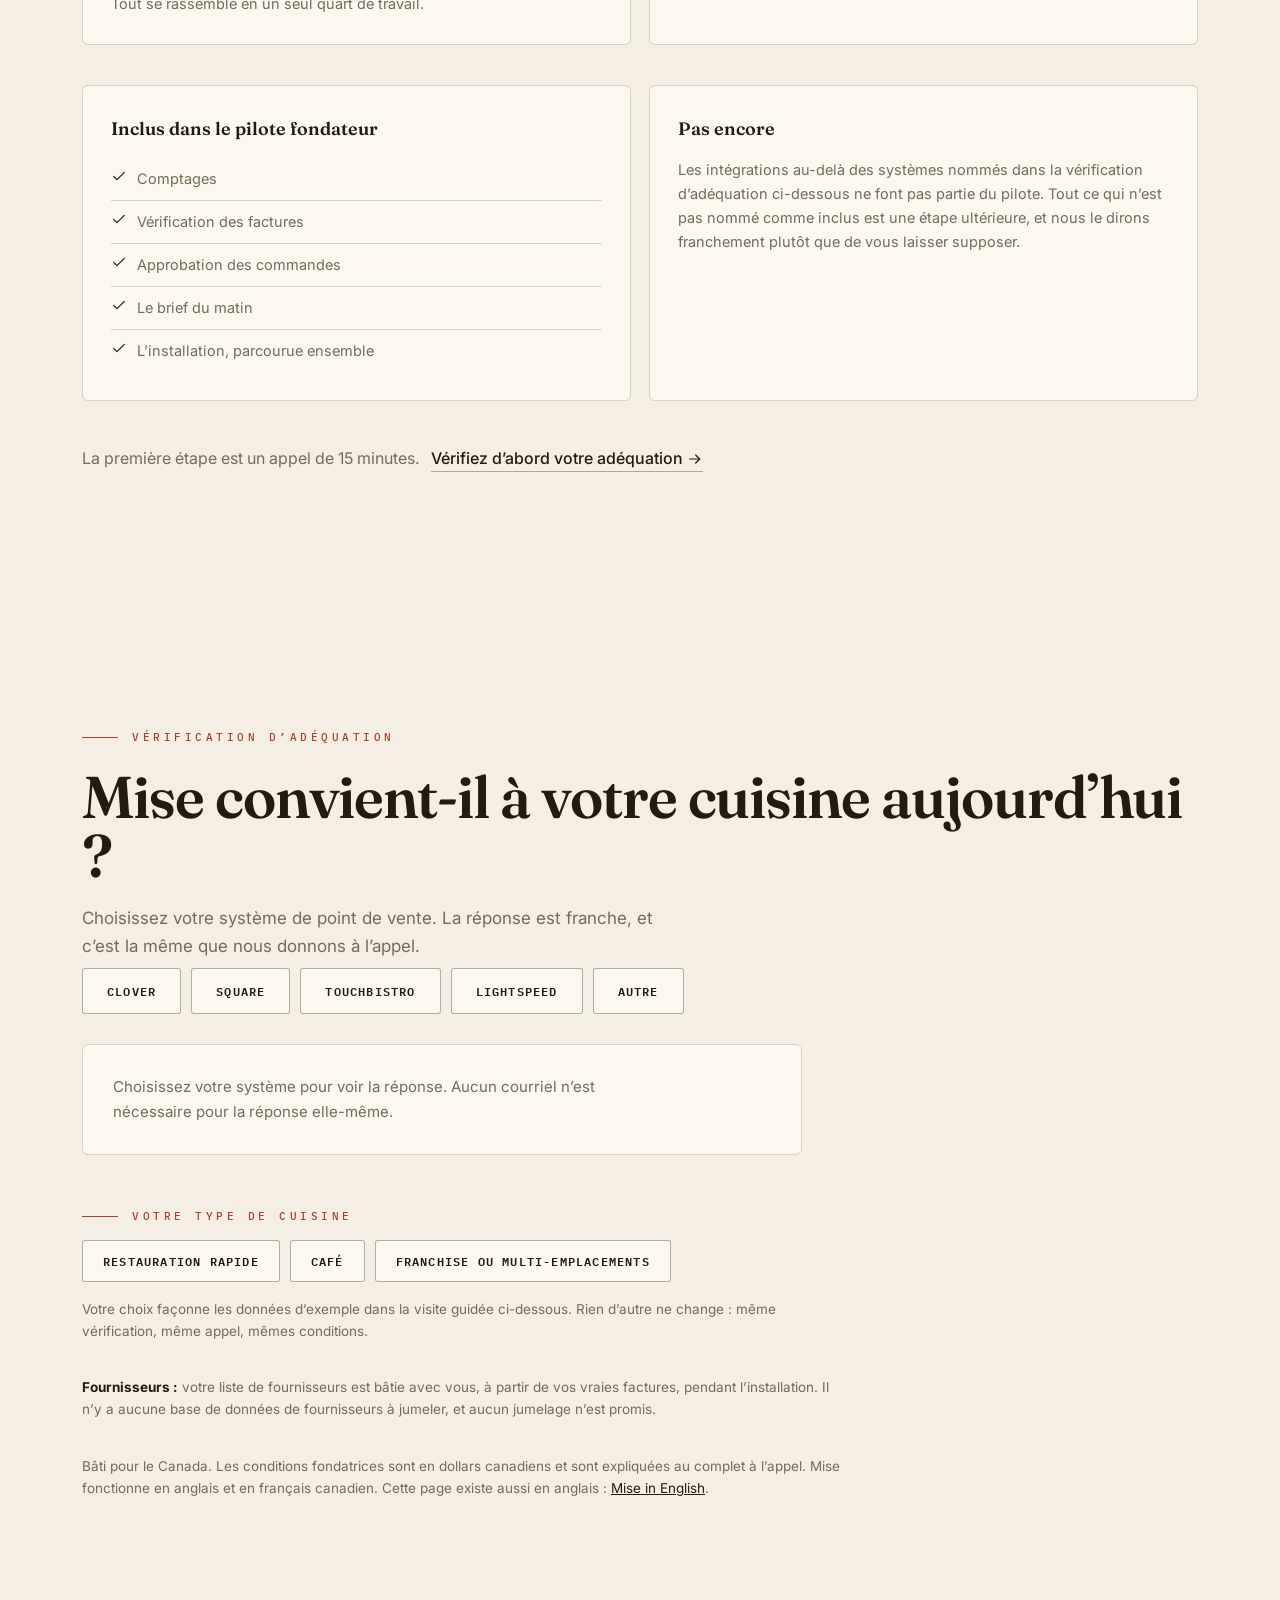
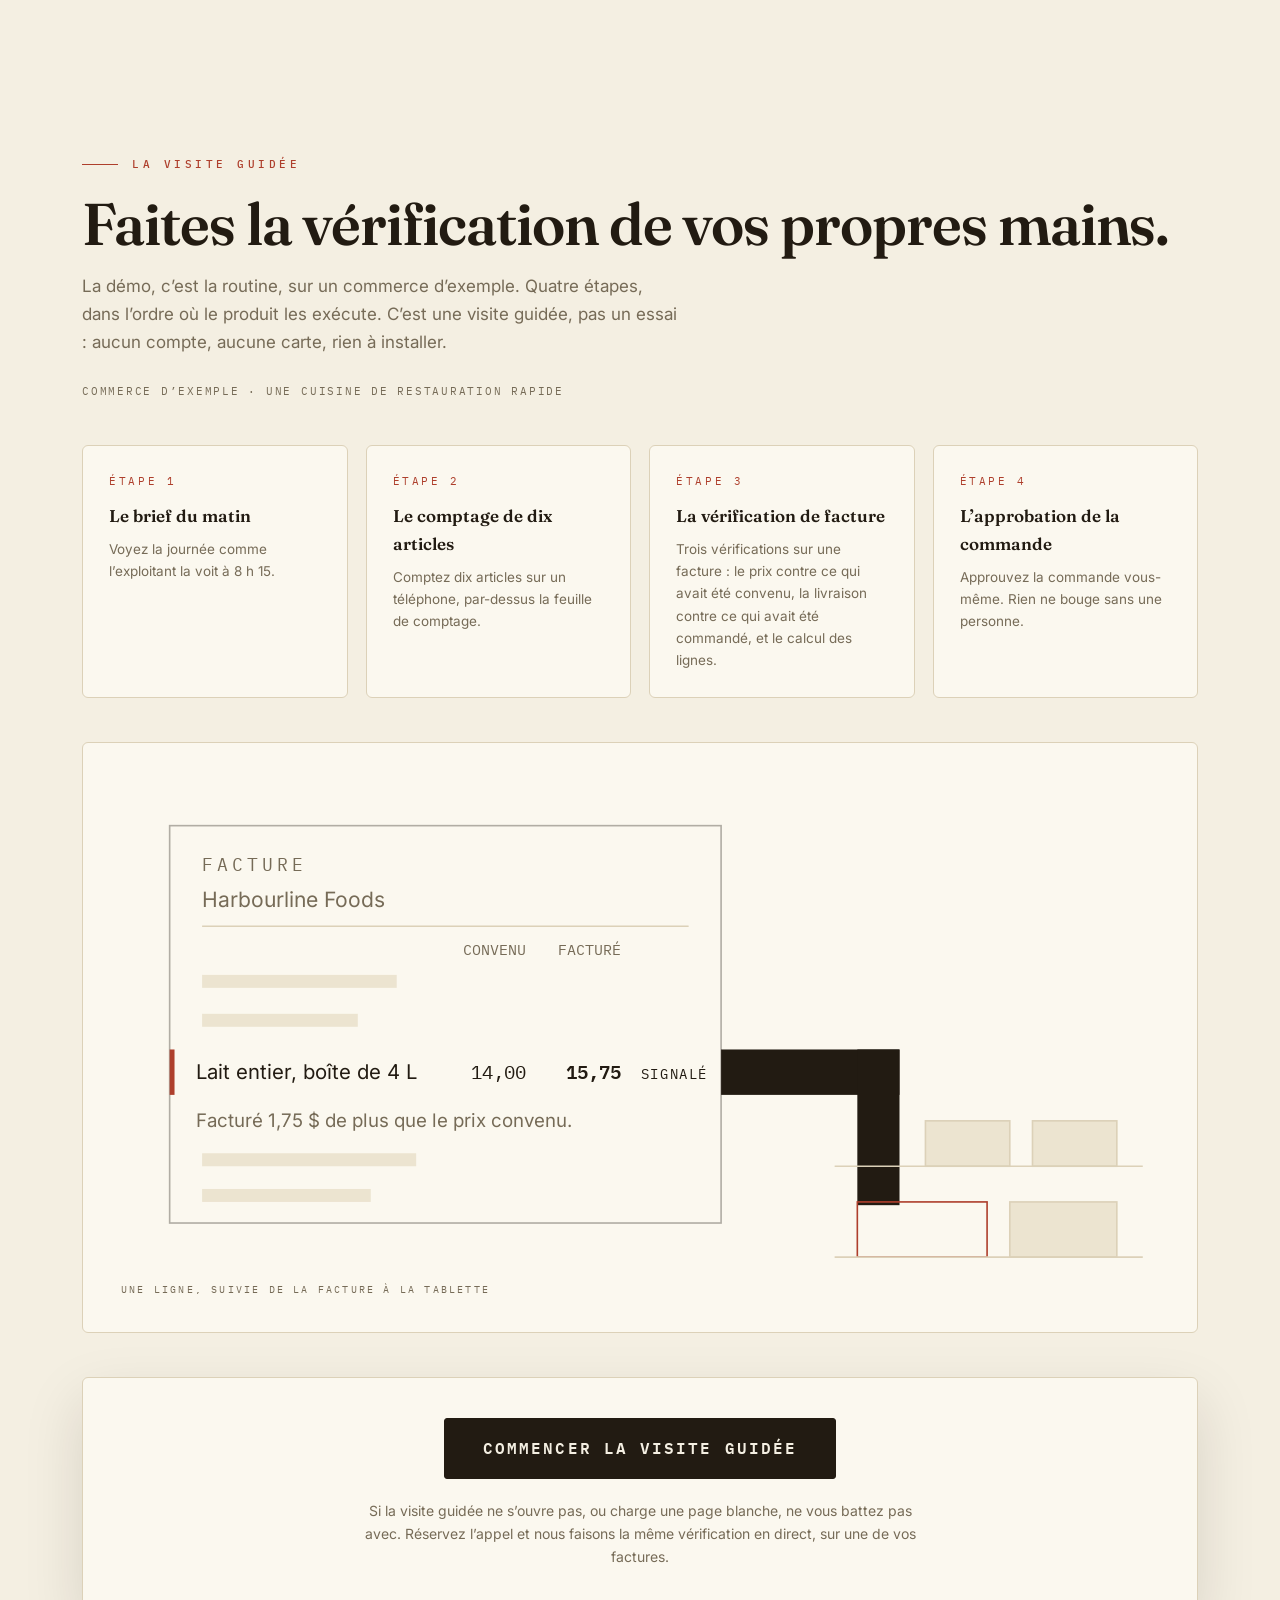
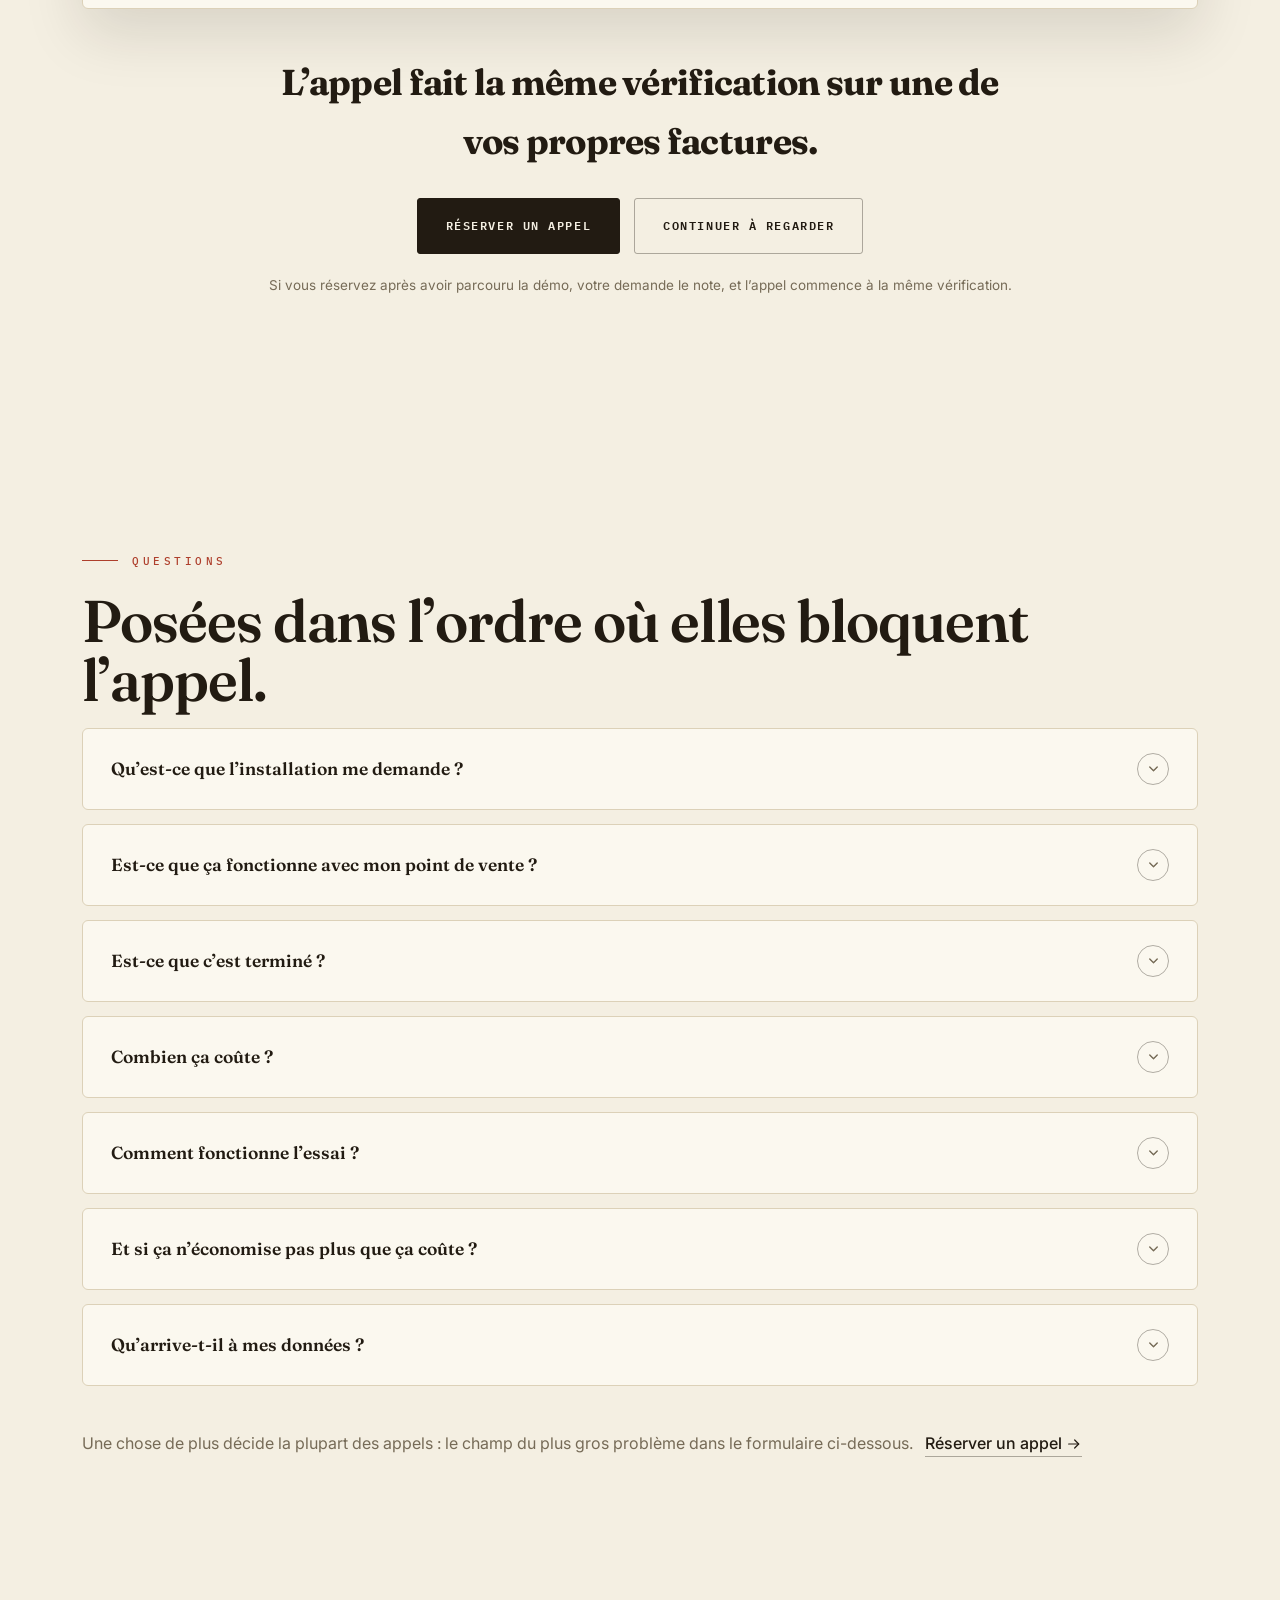
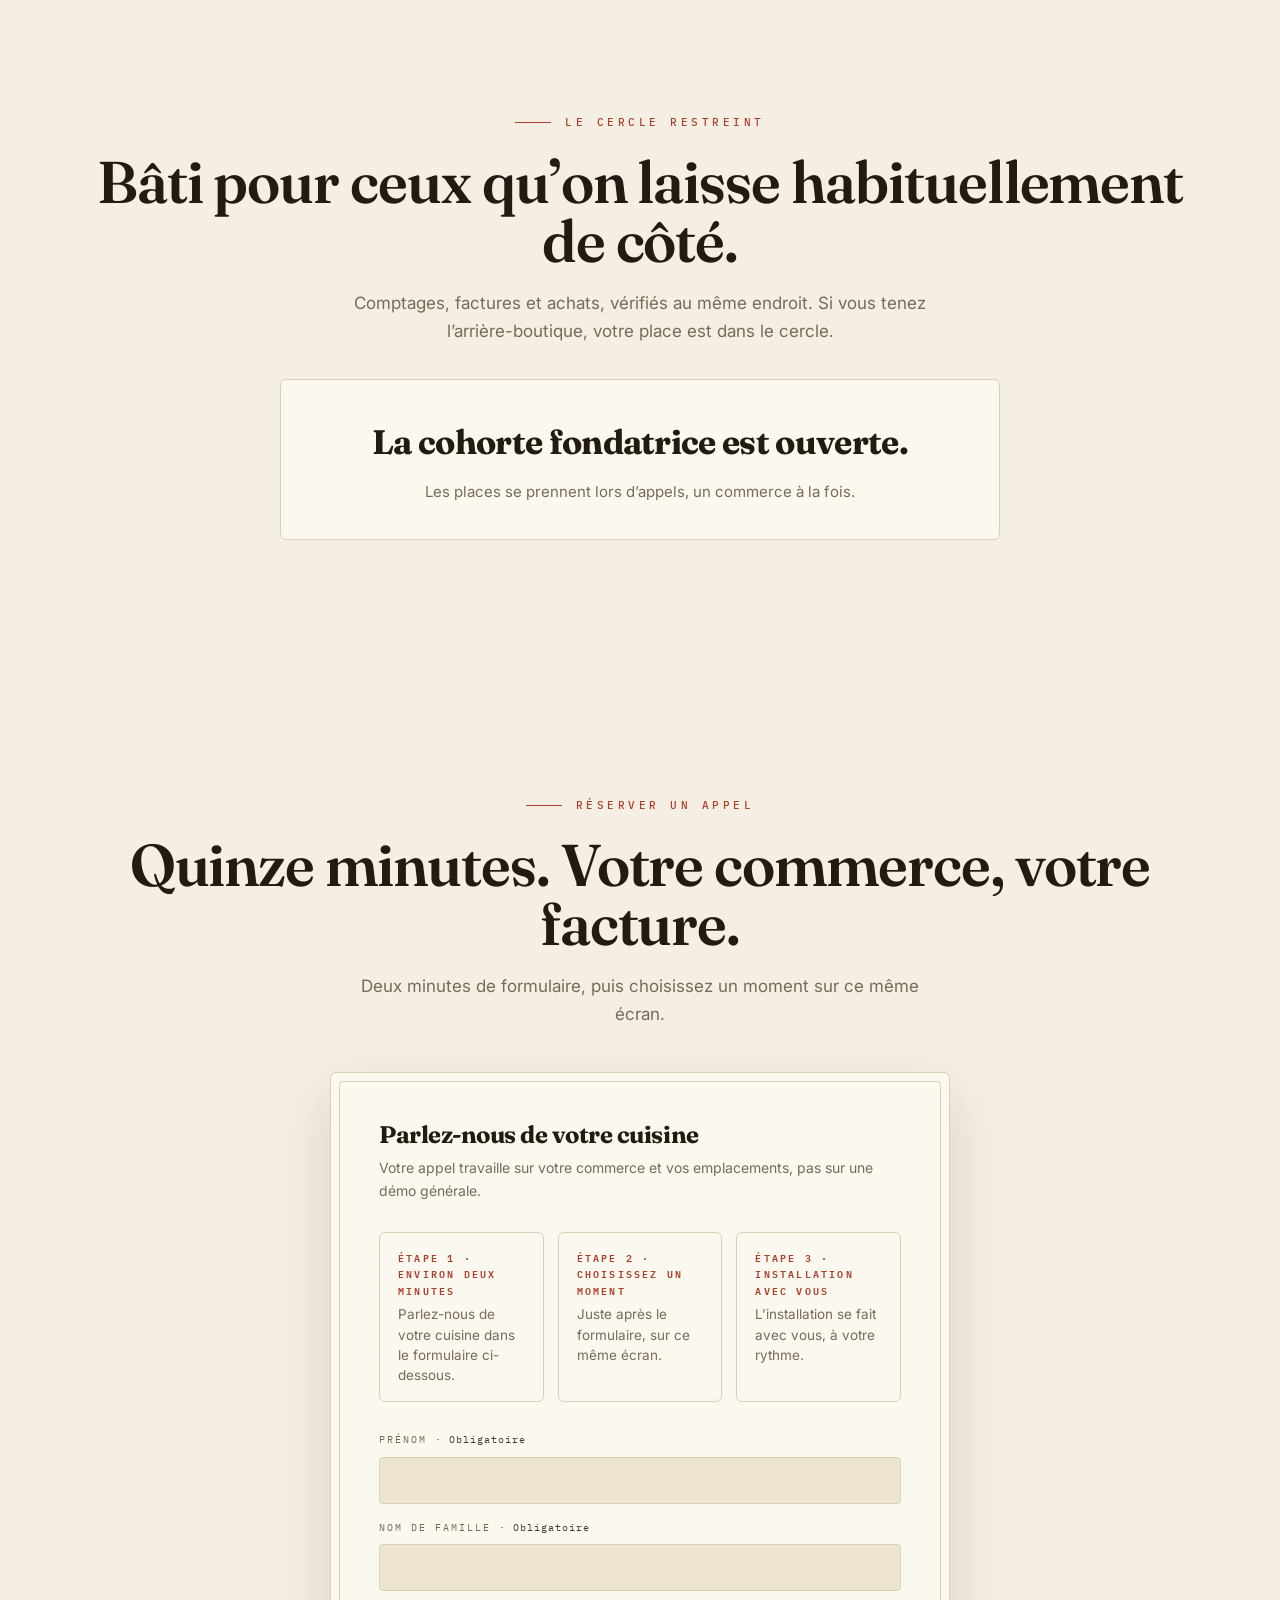
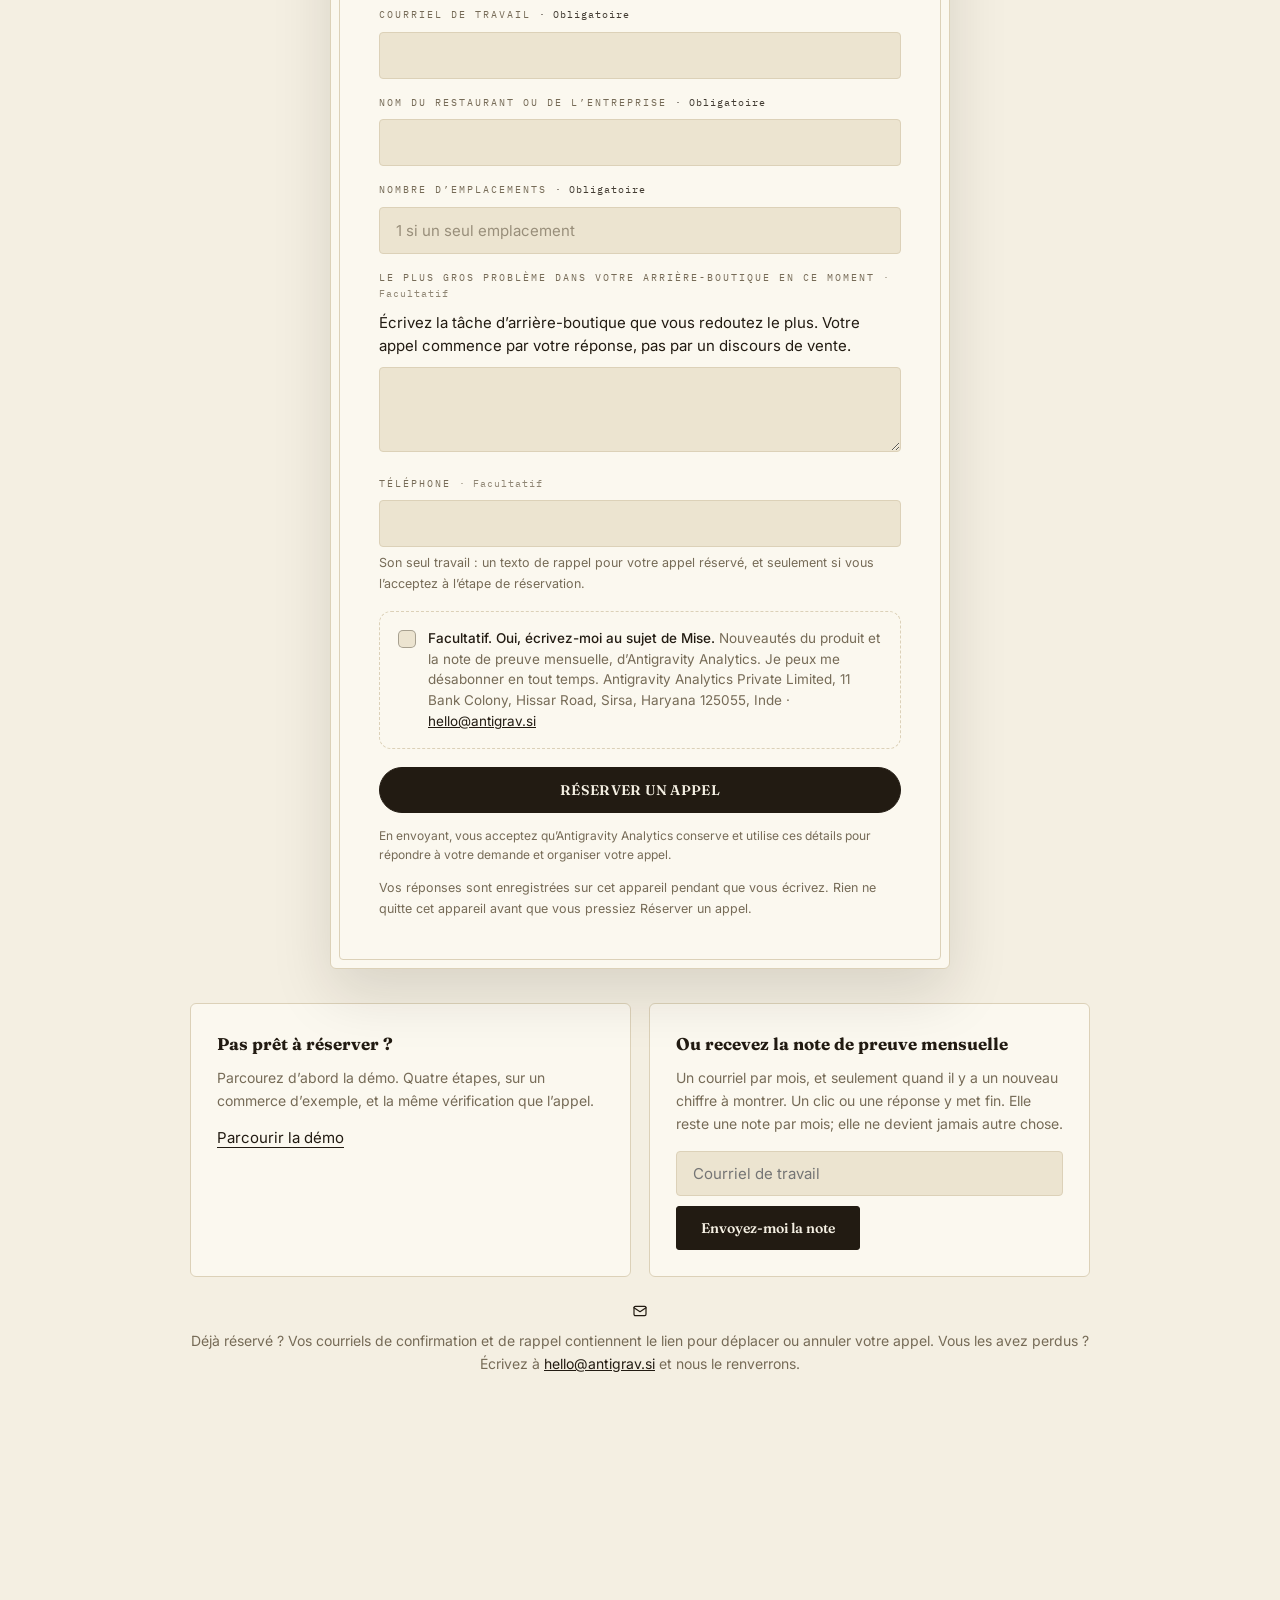
==== commit 780ad762: "Mise page v2: auditor's ledger redesign (no brand kit, benchmark-led), benchmark restored as lead pr" ====
--- a/mise-fr.html
+++ b/mise-fr.html
@@ -1,5 +1,5 @@
 <!DOCTYPE html>
-<html lang="fr-CA" data-theme="dark">
+<html lang="fr-CA" data-theme="light">
 <head>
 <meta charset="utf-8">
 <meta name="viewport" content="width=device-width, initial-scale=1">
@@ -22,7 +22,7 @@
 <link rel="preconnect" href="https://fonts.gstatic.com" crossorigin>
 <script data-collect-dnt="true" async src="https://scripts.simpleanalyticscdn.com/latest.js"></script>
 <script src="https://js.sentry-cdn.com/64e80ec8f5a4be798e2180b838a5c974.min.js" crossorigin="anonymous"></script>
-<link href="https://fonts.googleapis.com/css2?family=Space+Grotesk:wght@500;600;700&family=IBM+Plex+Mono:wght@400;500;600&family=Inter:wght@400;500&display=swap" rel="stylesheet">
+<link href="https://fonts.googleapis.com/css2?family=Fraunces:ital,opsz,wght@0,9..144,500;0,9..144,600;0,9..144,700;1,9..144,500&family=IBM+Plex+Mono:wght@400;500;600&family=Inter:wght@400;500&display=swap" rel="stylesheet">
 <link rel="stylesheet" href="mise-form.css">
 <noscript><img src="https://queue.simpleanalyticscdn.com/noscript.gif?collect-dnt=true" alt="" referrerpolicy="no-referrer-when-downgrade"></noscript>
 <style>
@@ -391,6 +391,54 @@
   #intro{display:none}
 }
 </style>
+
+<style id="mise-v2">
+/* ===== MISE V2: the auditor's ledger. New palette and type, no brand kit. ===== */
+:root{--sg:'Fraunces',Georgia,'Times New Roman',serif}
+:root,[data-theme="dark"]{--bg:#17130C;--surface:#201A12;--surface2:#2A2317;--line:#3A3122;--line-hi:rgba(241,234,217,.30);--ink:#F1EAD9;--grey:#A99C84;--red:#D96F4E;--mark:#F1EAD9;--matrix:241,234,217;--navbg:rgba(23,19,12,.86);--shadow:0 24px 60px rgba(0,0,0,.45)}
+[data-theme="light"]{--bg:#F4EFE2;--surface:#FBF8EF;--surface2:#ECE4D0;--line:#DCD1B8;--line-hi:rgba(34,27,18,.34);--ink:#221B12;--grey:#766B57;--red:#AE3F2C;--mark:#221B12;--matrix:34,27,18;--navbg:rgba(244,239,226,.88);--shadow:0 24px 60px rgba(34,27,18,.13)}
+body{font-size:16.5px}
+h1,h2{font-weight:600;letter-spacing:-.018em;line-height:1.0}
+h1{font-size:clamp(54px,7.4vw,102px)}
+h2{font-size:clamp(34px,4.6vw,60px)}
+.panel h3,.cpanel h4,.step h4,.walksteps .ws h4,.plainblock h4,.qa button.qhead{font-family:var(--sg);font-weight:600}
+.eyebrow{color:var(--red);display:flex;align-items:center;gap:14px;font-weight:500}
+.eyebrow::before{content:"";width:36px;height:1px;background:var(--red);flex:0 0 36px}
+#circle .eyebrow,#book .eyebrow{justify-content:center}
+.cta{border-radius:3px;font-family:var(--mono);font-weight:600;text-transform:uppercase;letter-spacing:.13em;font-size:12px;padding:17px 28px}
+.cta:hover{box-shadow:7px 7px 0 var(--line)}
+.nav-cta{padding:11px 18px;font-size:11px}
+#themeBtn,.posbtn,.chipbtn,.miniform button,.mise-form .restore button{border-radius:3px}
+.posbtn,.chipbtn{font-family:var(--mono);text-transform:uppercase;letter-spacing:.1em;font-size:12px;font-weight:600}
+section{padding:128px 0}
+.stage,.figwrap,.filmwrap,.cpanel,.step,.plainblock,.qa,.countblock,.doorblock,.fitanswer,.msg,.gate,.tframe,.checkstrip{border-radius:6px}
+.walksteps .ws,.howstrip .hs,.lesserask .la{border-radius:6px}
+.step:hover{transform:translateY(-2px)}
+.kv .st,.gate .hold,.cells35 .cell,.shelfstrip .slot{border-radius:3px}
+.miniform input{border-radius:4px}
+.giant{font-weight:500;font-style:italic;letter-spacing:-.02em}
+.bars .fill{background:var(--red)}
+.leavelines .ll{padding:24px 0}
+[data-theme="light"] #matrix{opacity:.45}
+.mise-form{--bg:#17130C;--surface:#201A12;--surface2:#2A2317;--line:#3A3122;--line-hi:rgba(241,234,217,.30);--ink:#F1EAD9;--grey:#A99C84;--red:#D96F4E;--shadow:0 24px 60px rgba(0,0,0,.45);--sg:'Fraunces',Georgia,serif}
+[data-theme="light"] .mise-form{--bg:#F4EFE2;--surface:#FBF8EF;--surface2:#ECE4D0;--line:#DCD1B8;--line-hi:rgba(34,27,18,.34);--ink:#221B12;--grey:#766B57;--red:#AE3F2C;--shadow:0 24px 60px rgba(34,27,18,.13)}
+.mise-form .invite{border-radius:6px}
+.mise-form .invite::before{border-radius:4px}
+.mise-form .fi{border-radius:4px}
+.bench{margin-top:64px;border-top:2px solid var(--ink);padding-top:28px}
+.benchhead{display:grid;grid-template-columns:1fr 1fr;gap:26px;margin:26px 0 8px}
+.benchhead .num{font-family:var(--mono);font-size:clamp(34px,4vw,52px);font-weight:600;letter-spacing:-.03em}
+.benchhead .cap{font-size:14px;color:var(--grey);margin-top:4px}
+.benchtable{width:100%;border-collapse:collapse;margin-top:26px}
+.benchtable th{font-family:var(--mono);font-size:10px;letter-spacing:.22em;text-transform:uppercase;color:var(--grey);font-weight:500;text-align:left;padding:0 10px 12px 0;border-bottom:1px solid var(--line-hi)}
+.benchtable th:last-child,.benchtable td:last-child{text-align:right;padding-right:0}
+.benchtable td{padding:18px 10px 18px 0;border-bottom:1px solid var(--line);font-size:16px;vertical-align:baseline}
+.benchtable td.bv2{font-family:var(--mono);font-weight:600;white-space:nowrap}
+.benchtable td.before{color:var(--grey)}
+.benchtable td.delta{font-family:var(--mono);color:var(--red);font-weight:600;white-space:nowrap}
+.benchnote{margin-top:20px;font-size:14.5px;color:var(--grey);max-width:720px}
+@media(max-width:700px){.benchhead{grid-template-columns:1fr}.benchtable td{font-size:14.5px;padding:14px 6px 14px 0}}
+</style>
 </head>
 <!-- ============ INTRO (P01/P02) ============ -->
 <div id="intro" aria-hidden="true">
@@ -416,7 +464,7 @@
       <a class="nl" href="#setup">Installation</a>
       <a class="nl" href="#questions">Questions</a>
       <a class="langlink" href="mise.html" hreflang="en">EN</a>
-      <button id="themeBtn" type="button" aria-label="Basculer entre le thème clair et le thème sombre">Clair</button>
+      <button id="themeBtn" type="button" aria-label="Basculer entre le thème clair et le thème sombre">Sombre</button>
       <a class="cta nav-cta" href="#book">Réserver un appel</a>
     </nav>
   </div>
@@ -603,14 +651,30 @@
 <!-- ============ PROOF (Stage 4; F15: proof is its own beat; amended E19 to E21) ============ -->
 <section id="proof">
   <div class="wrap">
-    <div class="eyebrow rv">Preuve · Décembre 2025 · Vérifié à la main</div>
+    <div class="eyebrow rv">Preuve · Mesuré à la main</div>
     <h2 class="rv">Les factures semblaient correctes. Puis Mise a vérifié.</h2>
-    <p class="lede rv">Avant que Mise soit un logiciel, la vérification se faisait à la main. Voici un mois de ce travail : chaque ligne de facture fournisseur de décembre 2025, lue, vérifiée contre ce qui avait été convenu et ce qui était arrivé, et consignée.</p>
+    <p class="lede rv">Avant que Mise soit un logiciel, la vérification se faisait à la main, dans un réseau de 15 emplacements. Voici les résultats du pilote manuel : ce que la vérification a fait aux chiffres, mesuré avant que le produit existe. Un mois vérifié est conservé ci-dessous comme pièce à l’appui.</p>
+
+    <!-- Le repère : preuve principale, mesurée à la main -->
+    <div class="bench rv">
+      <div class="zlab">Le repère · 15 emplacements · Mesuré à la main</div>
+      <div class="benchhead">
+        <div><div class="num">619</div><div class="cap">lignes de facture vérifiées à la main, une par une</div></div>
+        <div><div class="num">50 380,85 $</div><div class="cap">de dépenses portées par ces lignes</div></div>
+      </div>
+      <table class="benchtable">
+        <tr><th scope="col">Mesure</th><th scope="col">Avant la vérification</th><th scope="col">Après la vérification</th><th scope="col">Écart</th></tr>
+        <tr><td>Erreurs de facturation</td><td class="bv2 before">8,72 %</td><td class="bv2 after">0,18 %</td><td class="delta">-8,54 pts</td></tr>
+        <tr><td>Écart de prix</td><td class="bv2 before">14,28 %</td><td class="bv2 after">2,14 %</td><td class="delta">-12,14 pts</td></tr>
+        <tr><td>Heures de gestion au bureau arrière</td><td class="bv2 before">6,25 h</td><td class="bv2 after">1,75 h</td><td class="delta">-4,50 h</td></tr>
+      </table>
+      <p class="benchnote">Quinze emplacements, un seul réseau, chaque ligne lue contre ce qui avait été convenu et ce qui était arrivé. Mesuré à la main, avant que Mise soit un logiciel. Le pilote fondateur est l’endroit où le logiciel doit égaler ce résultat.</p>
+    </div>
 
     <div class="zones">
       <!-- Zone A: the ledger stack -->
       <div class="zone rv">
-        <div class="zlab">Zone A · Le mois vérifié</div>
+        <div class="zlab">Zone A · La pièce à l’appui · Un mois vérifié</div>
         <div style="display:grid;grid-template-columns:1.2fr .8fr;gap:26px;align-items:start">
           <svg viewBox="0 0 560 380" style="width:100%;height:auto;display:block" role="img" aria-label="Une pile de feuilles de grand livre pour décembre 2025, son bord gauche entaillé de 30 onglets de dates, un pour chaque date d’achat. La feuille du dessus montre quatre lignes de facture au complet.">
             <g font-size="10" class="t-mono f-grey">
@@ -682,6 +746,7 @@
         <div class="ms"><span>Étape 3</span>Consigner ce qui ne correspond pas.</div>
       </div>
       <p class="statusline"><b>Mesuré à la main, avant que Mise soit un logiciel.</b> Le pilote fondateur, c’est là où le logiciel doit arriver au même niveau.</p>
+      <p class="smallprint">Et quand une ligne ne correspond pas, ça ne s’arrête pas à un signalement. Le litige part au fournisseur par courriel avec le dossier de preuve joint : les lignes signalées, le prix qui avait été convenu et le registre de réception. Le fournisseur répond sur le même fil, et le fil reste attaché à la facture.</p>
     </div>
 
     <!-- E21/V5: the empty result frame. Published empty, or not at all. -->
@@ -901,12 +966,16 @@
         <div class="qa-a"><div class="qa-in">Le prix est par emplacement, et il est expliqué au complet à l’appel de 15 minutes, dans les chiffres de vos propres factures : ce que ça coûte, ce que ça doit économiser, et les conditions, dans le même ordre pour chaque commerce au même stade. Les conditions fondatrices canadiennes sont en dollars canadiens. Rien n’est facturé sur cette page, et aucune carte n’y est prise.</div></div>
       </div>
       <div class="qa">
+        <button type="button" class="qhead" aria-expanded="false">Comment fonctionne l’essai ?<span class="qmark" aria-hidden="true"><svg viewBox="0 0 24 24"><path d="M6 9.5l6 6 6-6"/></svg></span></button>
+        <div class="qa-a"><div class="qa-in">Le pilote s’ouvre avec un essai de 14 jours. Une carte est enregistrée au début de l’essai et n’est débitée qu’à la fin de l’essai, et vous recevez un avertissement trois jours avant le premier débit. Les conditions sur les droits de données arrivent par écrit avant le début de l’essai, pour que rien, ni la carte ni vos dossiers, ne soit une surprise.</div></div>
+      </div>
+      <div class="qa">
         <button type="button" class="qhead" aria-expanded="false">Et si ça n’économise pas plus que ça coûte ?<span class="qmark" aria-hidden="true"><svg viewBox="0 0 24 24"><path d="M6 9.5l6 6 6-6"/></svg></span></button>
-        <div class="qa-a"><div class="qa-in">Au jour 30, vous recevez un rapport de preuve écrit sur vos propres dossiers : ce qui a été vérifié, ce qui a été trouvé, ce qui a été économisé. Il n’y a aucune garantie et aucun remboursement. Nous préférons que vous jugiez le rapport plutôt qu’une promesse.</div></div>
+        <div class="qa-a"><div class="qa-in">Au jour 30, vous recevez un rapport de preuve écrit sur vos propres dossiers, travaillé contre la base fixée dans la première semaine vérifiée de votre pilote : ce qui a été vérifié, ce qui a été trouvé, ce qui a été économisé. Il n’y a aucune garantie et aucun remboursement. Nous préférons que vous jugiez le rapport plutôt qu’une promesse.</div></div>
       </div>
       <div class="qa">
         <button type="button" class="qhead" aria-expanded="false">Qu’arrive-t-il à mes données ?<span class="qmark" aria-hidden="true"><svg viewBox="0 0 24 24"><path d="M6 9.5l6 6 6-6"/></svg></span></button>
-        <div class="qa-a"><div class="qa-in">Les détails que vous envoyez dans le formulaire servent à répondre à votre demande et à faire fonctionner votre pilote, et à rien d’autre. Les dossiers de votre commerce restent les vôtres. Les conditions sur les droits de données sont données par écrit avant le début de tout essai, et avant qu’une carte soit enregistrée, pour que vous puissiez les lire avant que quoi que ce soit commence.</div></div>
+        <div class="qa-a"><div class="qa-in">Les détails que vous envoyez dans le formulaire servent à répondre à votre demande et à faire fonctionner votre pilote, et à rien d’autre. Les dossiers de votre commerce restent les vôtres. Les conditions sur les droits de données sont données par écrit avant le début de tout essai, et avant qu’une carte soit enregistrée, pour que vous puissiez les lire avant que quoi que ce soit commence. Le soutien, quand vous le demandez, voit ce que le propriétaire voit et ne change rien : l’accès est en lecture seule, convenu avec vous et limité dans le temps, et tout accès d’urgence est déclaré au propriétaire au moment même où il se produit. Chaque entreprise qui touche vos factures est nommée dans ces conditions, y compris le service qui les lit.</div></div>
       </div>
     </div>
     <p class="fwdline rv">Une chose de plus décide la plupart des appels : le champ du plus gros problème dans le formulaire ci-dessous. <a href="#book">Réserver un appel<svg class="ic" viewBox="0 0 24 24" aria-hidden="true"><path d="M4 12h15"/><path d="M13 6l6 6-6 6"/></svg></a></p>
@@ -1061,7 +1130,7 @@
     <h2 class="rv">Partir est aussi simple que se joindre.</h2>
     <div class="leavelines rv">
       <div class="ll"><b>L’annulation</b> est exactement aussi facile que s’inscrire. Il n’y a aucun labyrinthe de rétention et aucun appel à endurer pour partir. Les frais sont non remboursables, et c’est énoncé dans le contrat avant que vous le signiez.</div>
-      <div class="ll"><b>Vos dossiers au départ</b> sont couverts par la clause sur les droits de données que vous avez reçue par écrit avant le début de votre essai.</div>
+      <div class="ll"><b>Vos dossiers au départ</b> restent les vôtres et restent exportables pendant douze mois après votre départ, avec un avertissement avant toute suppression. Revenez dans l’année et tout est restauré exactement comme vous l’aviez laissé.</div>
       <div class="ll"><b>Le retour</b> se fait aux conditions d’introduction du jour de votre retour, jamais un échelon pire pour être parti. Les conditions fondatrices ne sont pas promises lors d’un retour; elles appartiennent à la cohorte qui est restée.</div>
       <div class="ll"><b>Les courriels de marketing</b> prennent fin avec un clic ou une réponse. Les mots sont les mêmes dans chaque pied de page : se désabonner en tout temps.</div>
     </div>
@@ -1100,7 +1169,7 @@
 function setTheme(t){root.setAttribute('data-theme',t);try{localStorage.setItem('mise-theme',t)}catch(e){}
   themeBtn.textContent=(t==='dark')?'Clair':'Sombre';if(reduced)drawStatic();}
 var saved=null;try{saved=localStorage.getItem('mise-theme')}catch(e){}
-setTheme(saved||'dark');
+setTheme(saved||'light');
 themeBtn.addEventListener('click',function(){setTheme(root.getAttribute('data-theme')==='dark'?'light':'dark');});
 
 /* ---------- INTRO (P01/P02, preserved) ---------- */
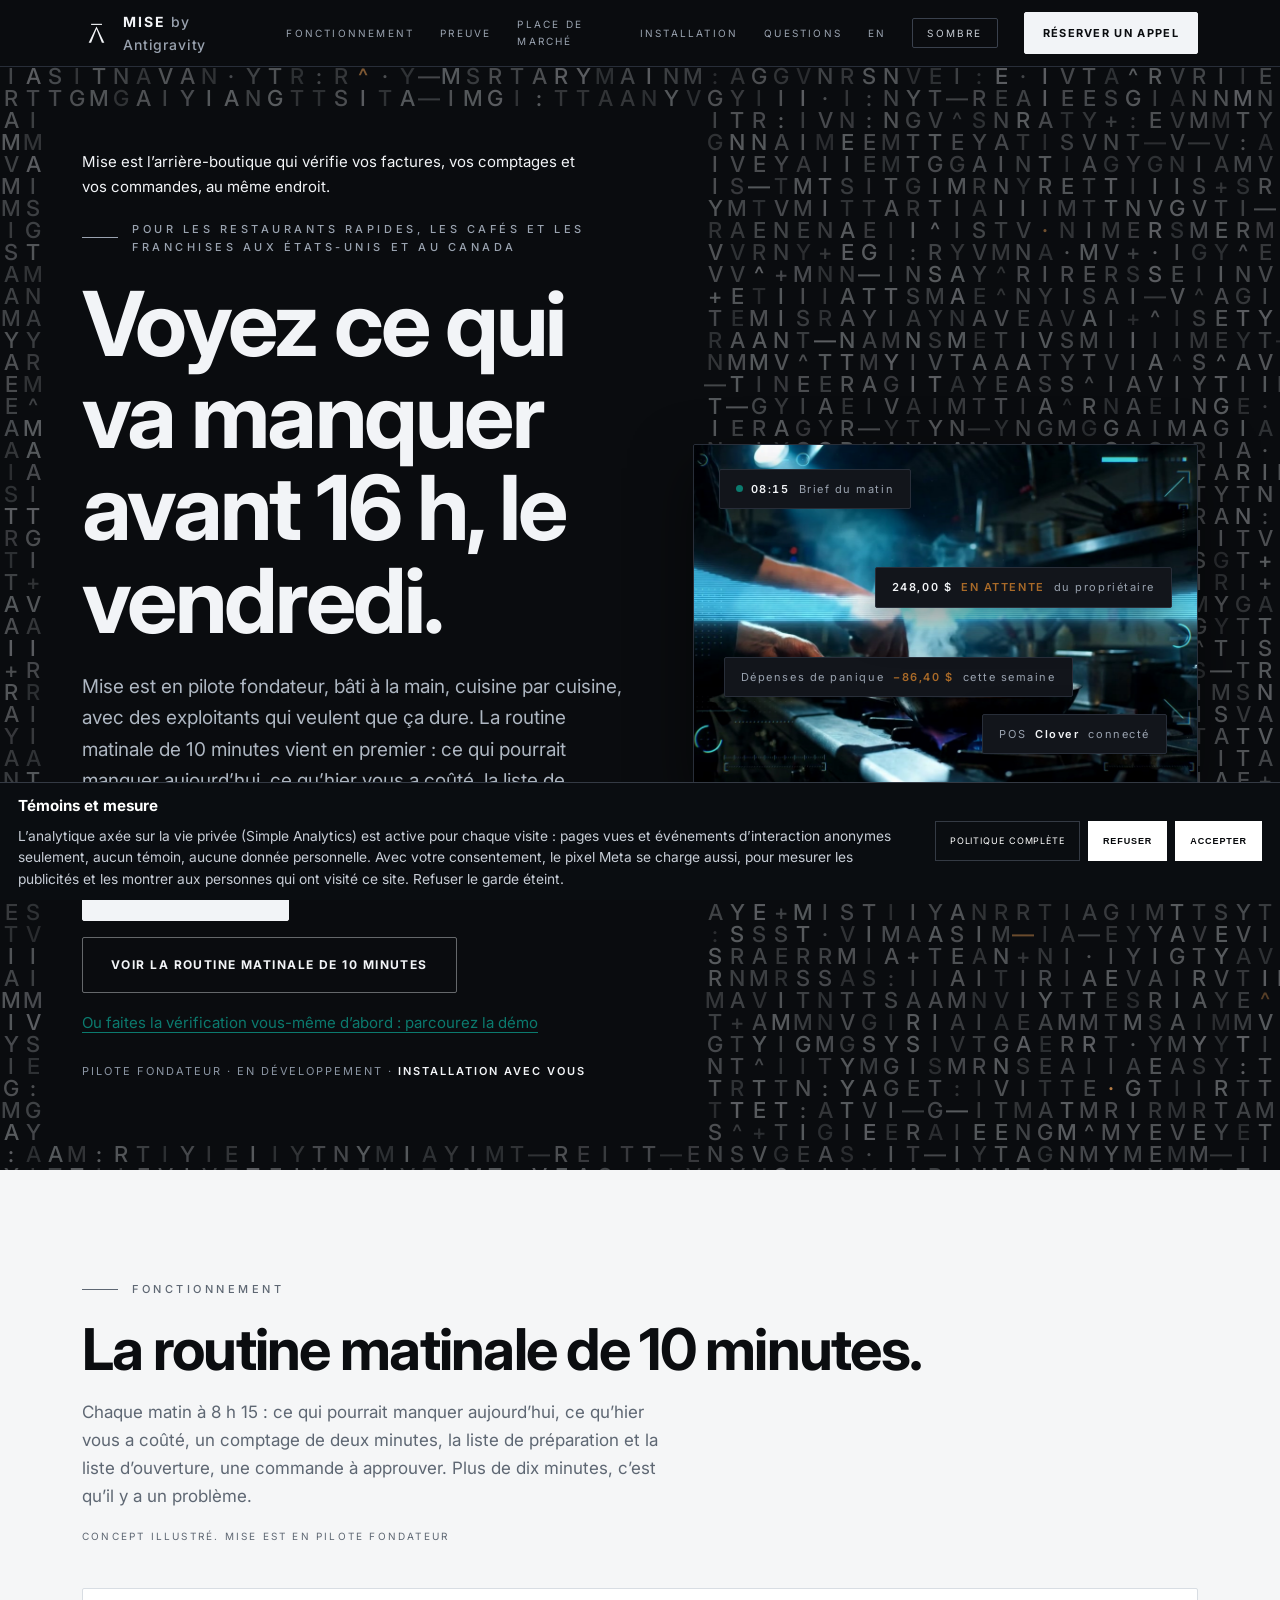
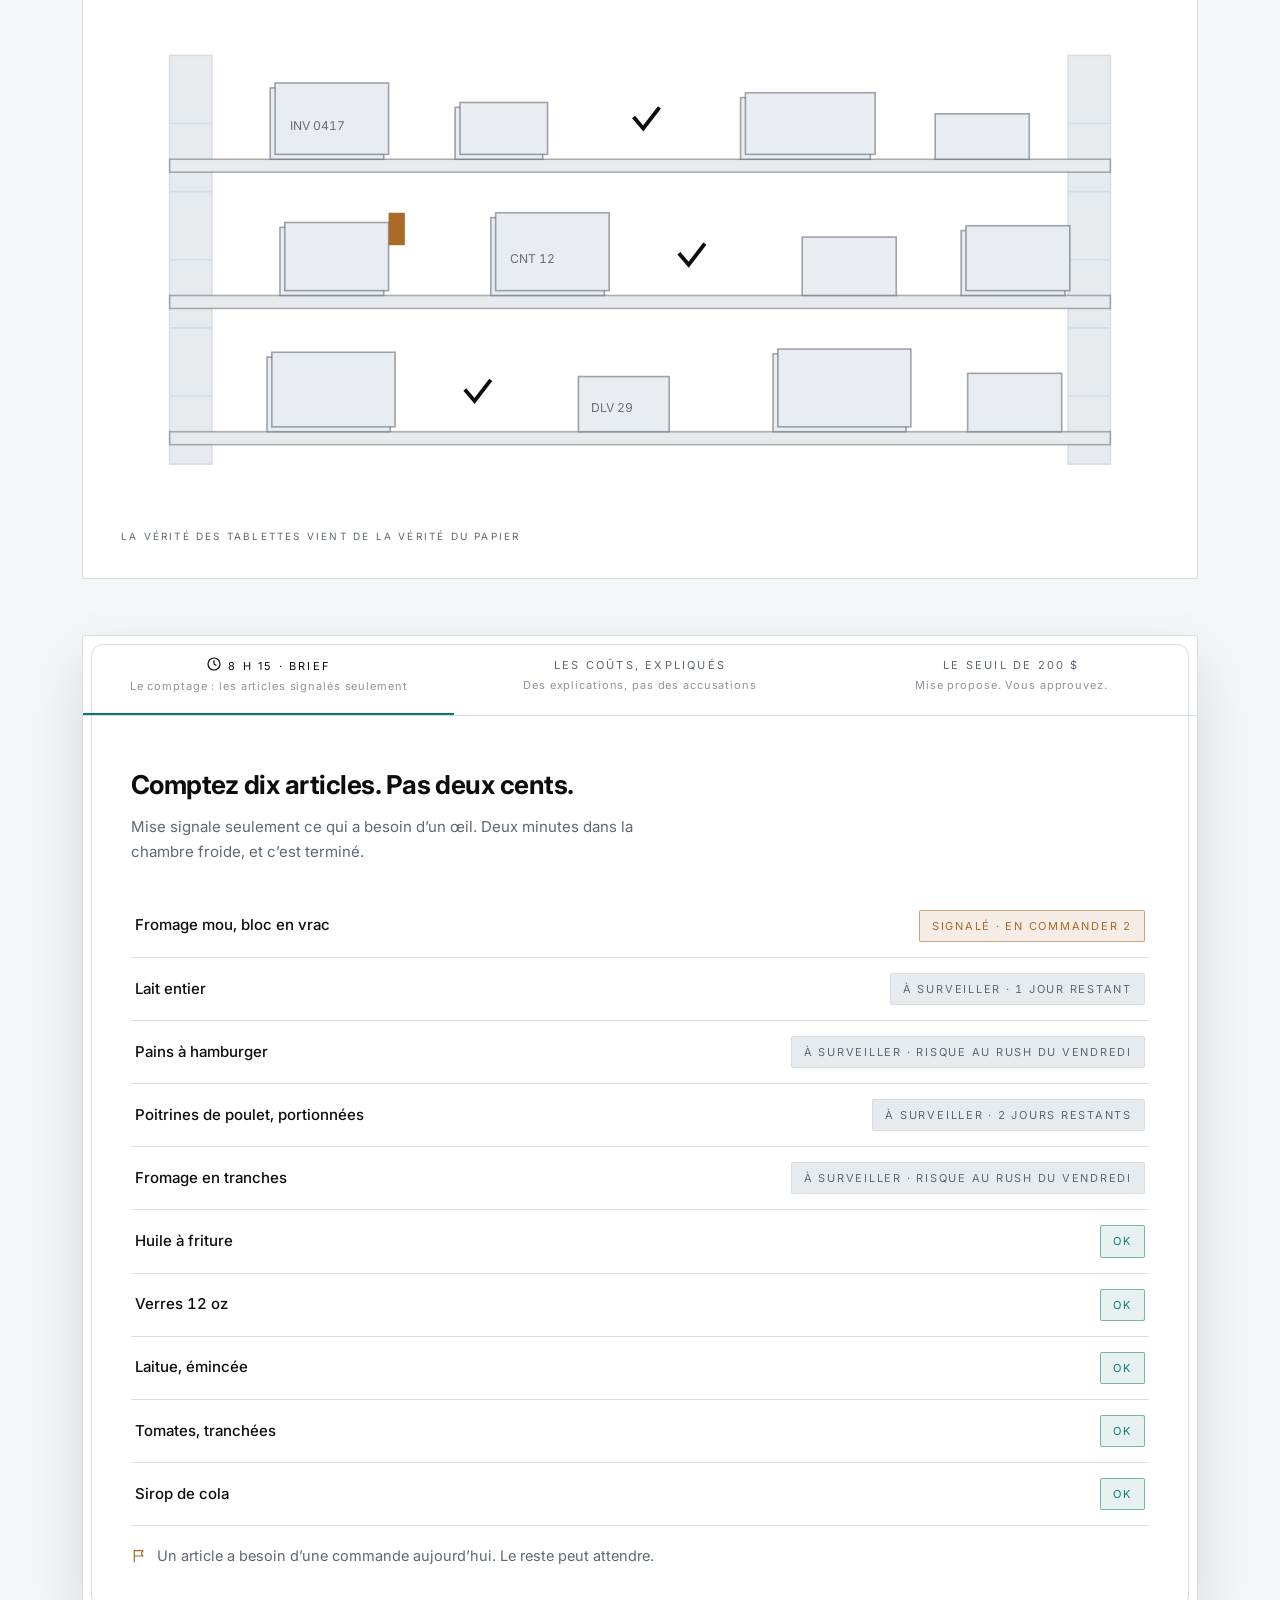
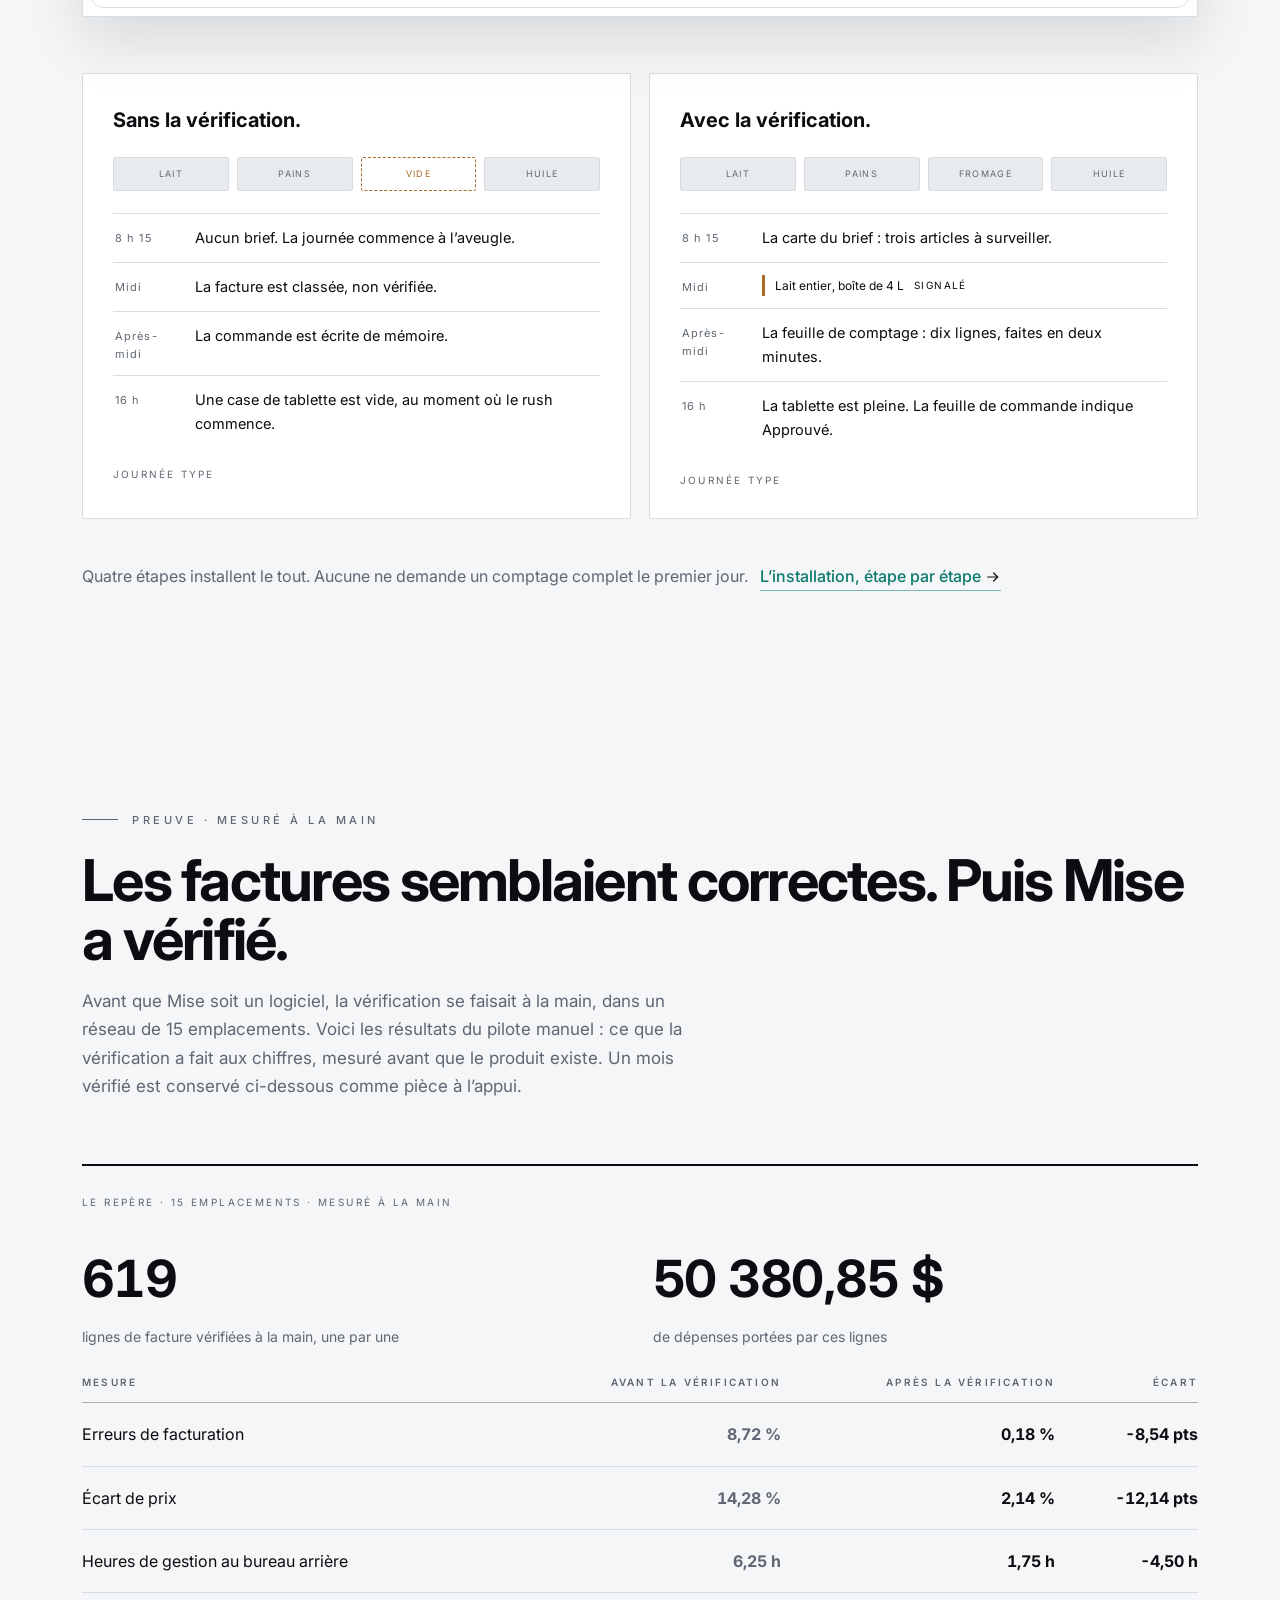
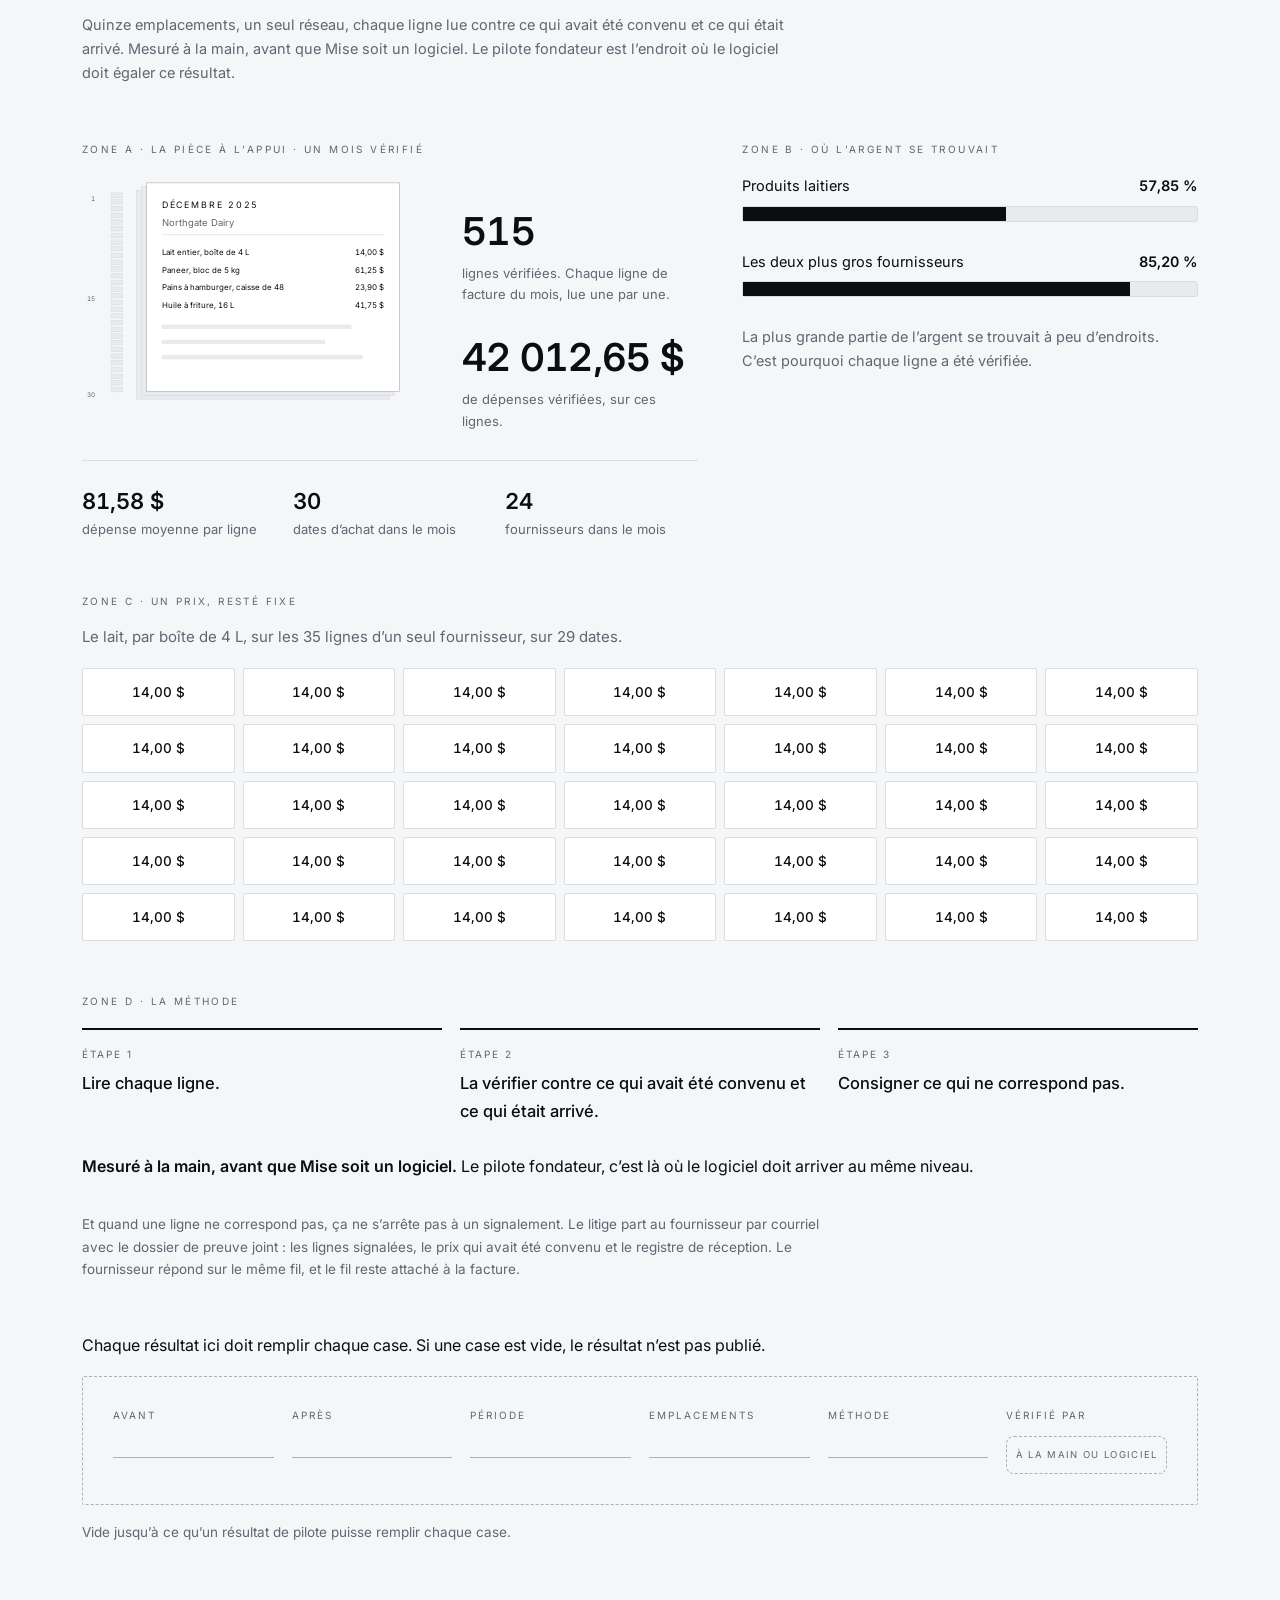
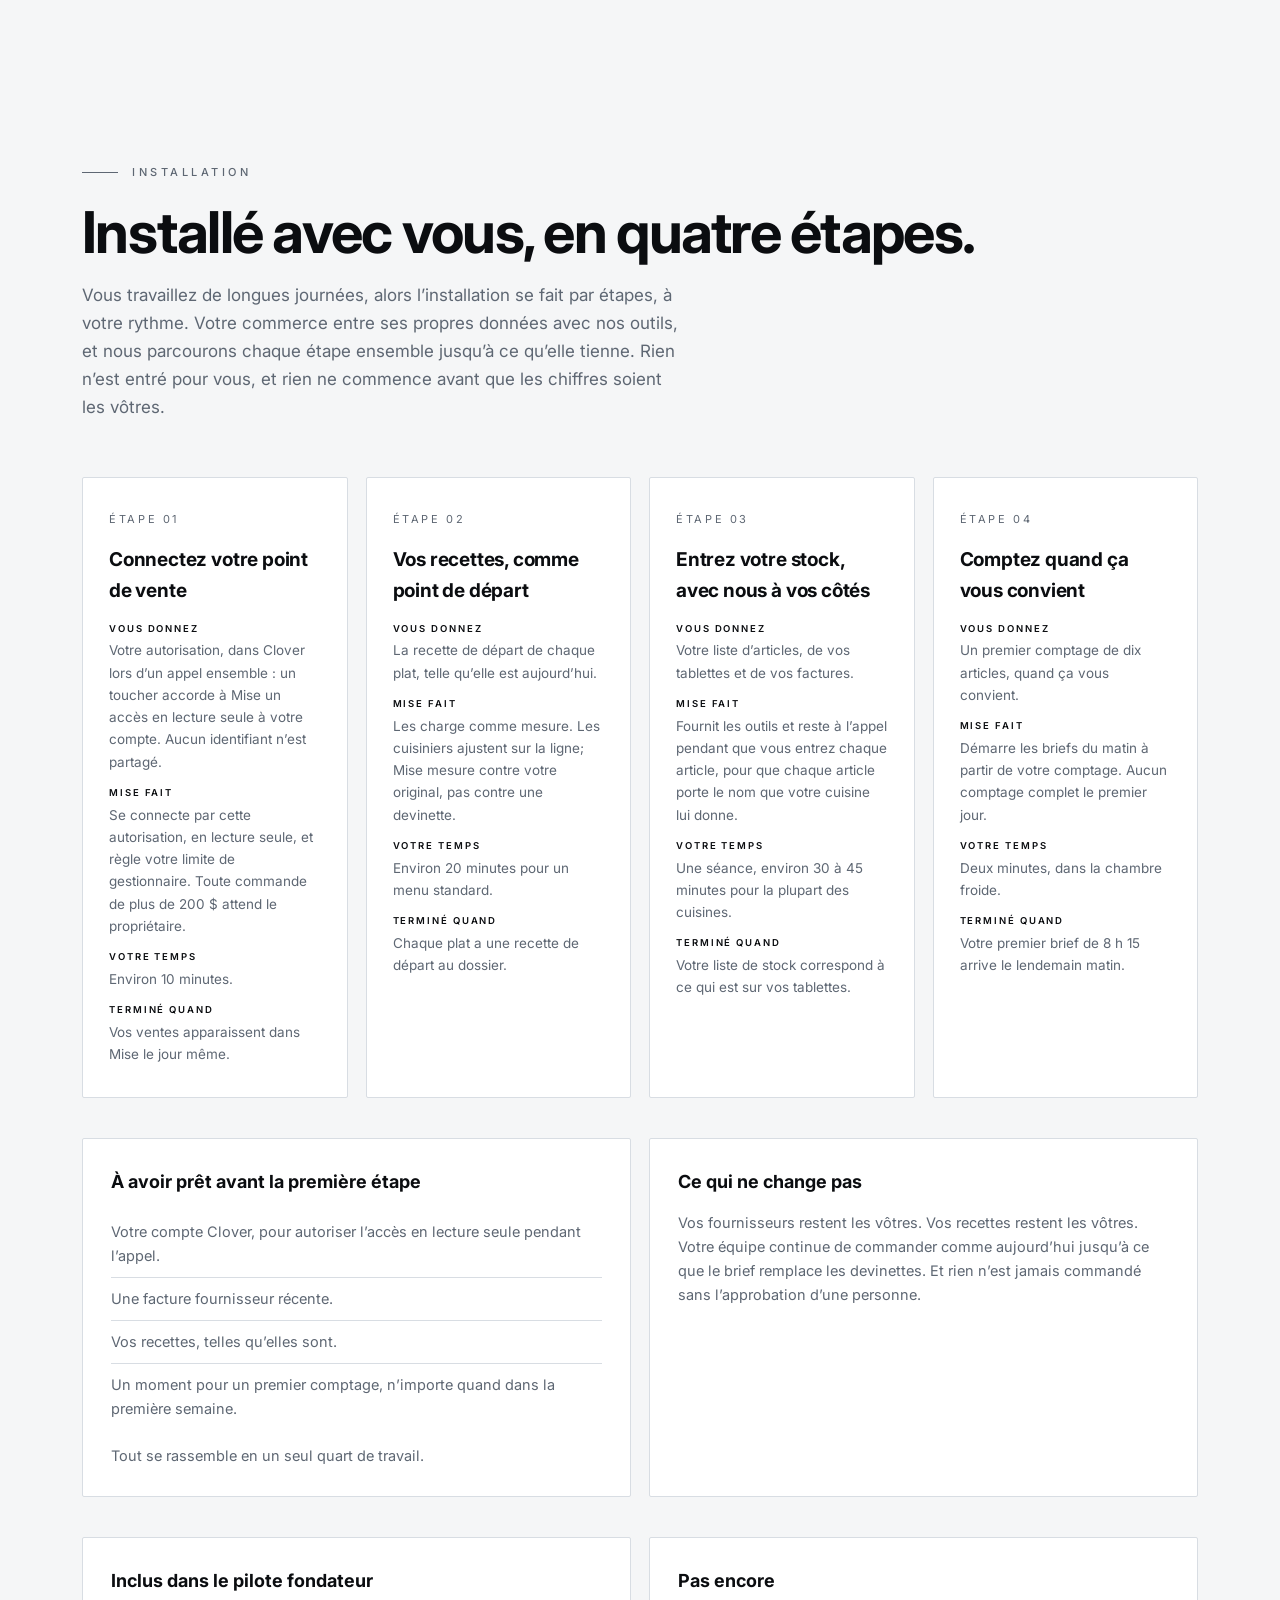
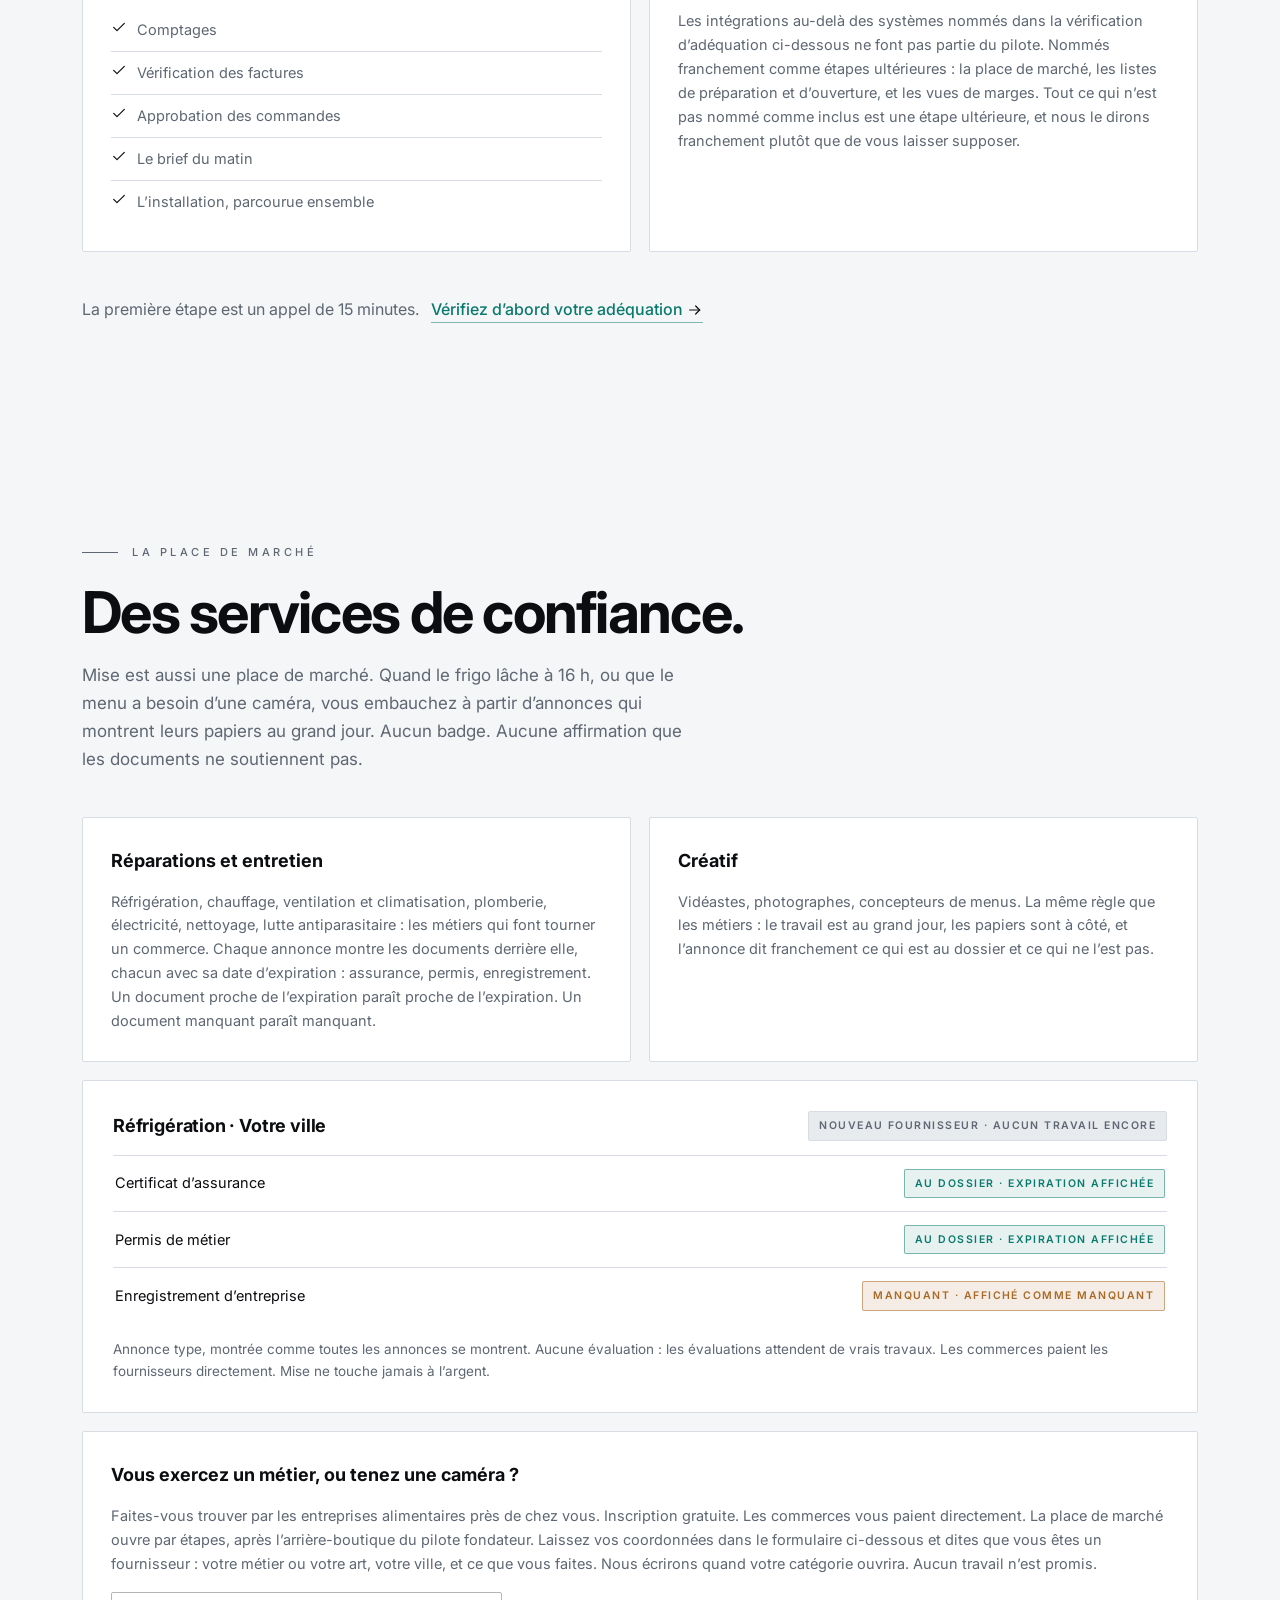
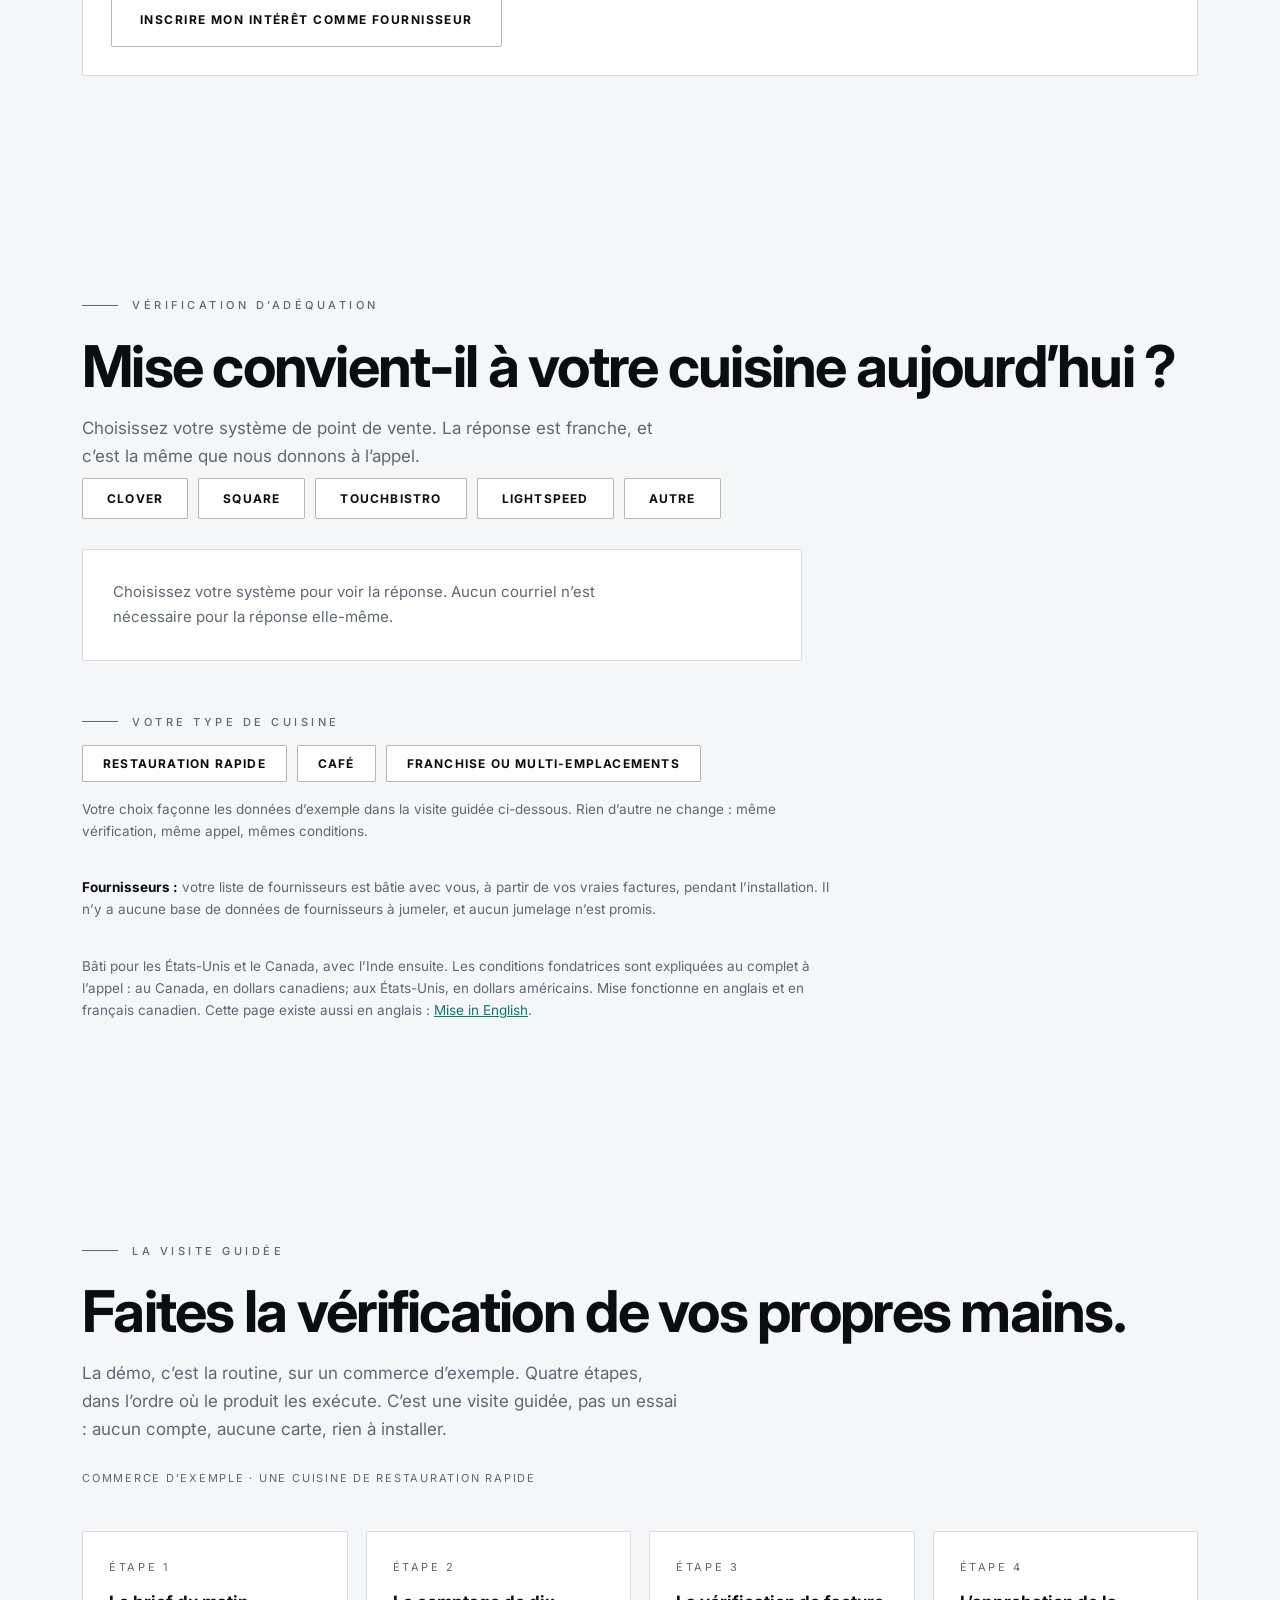
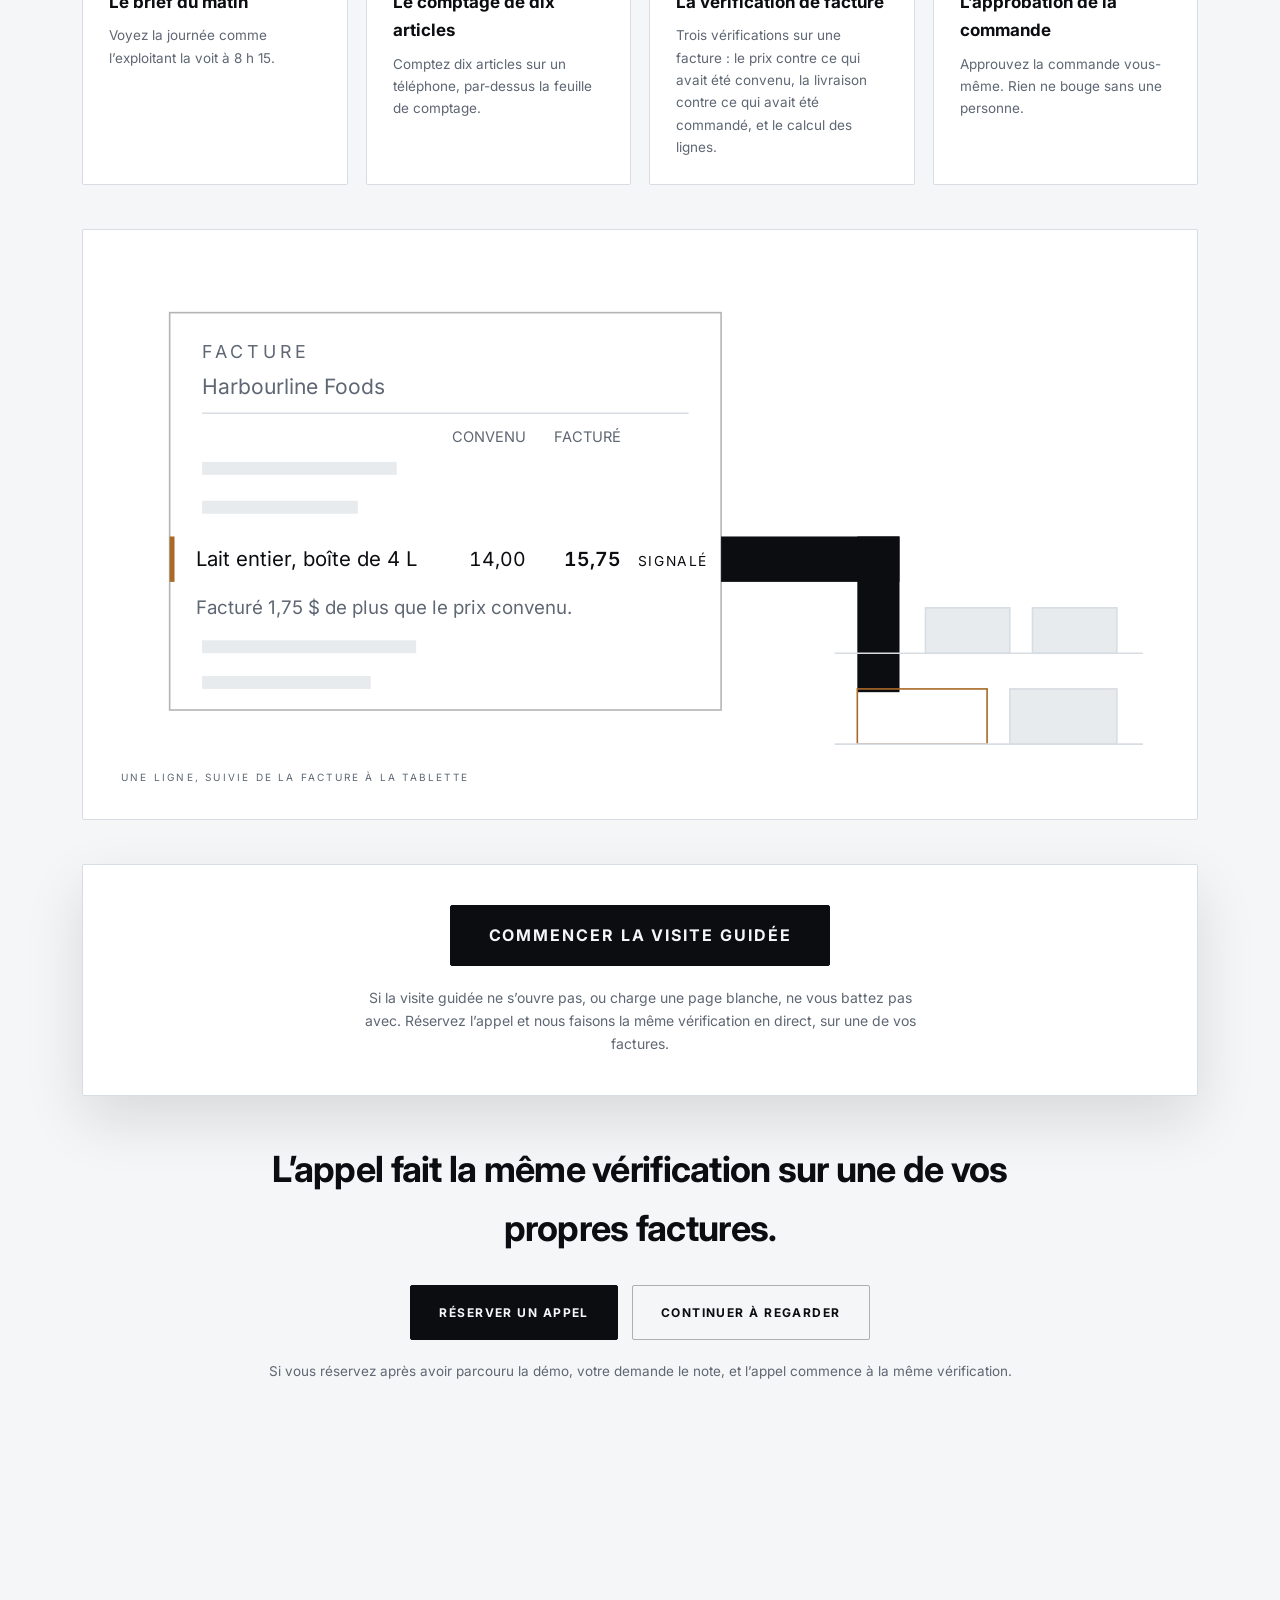
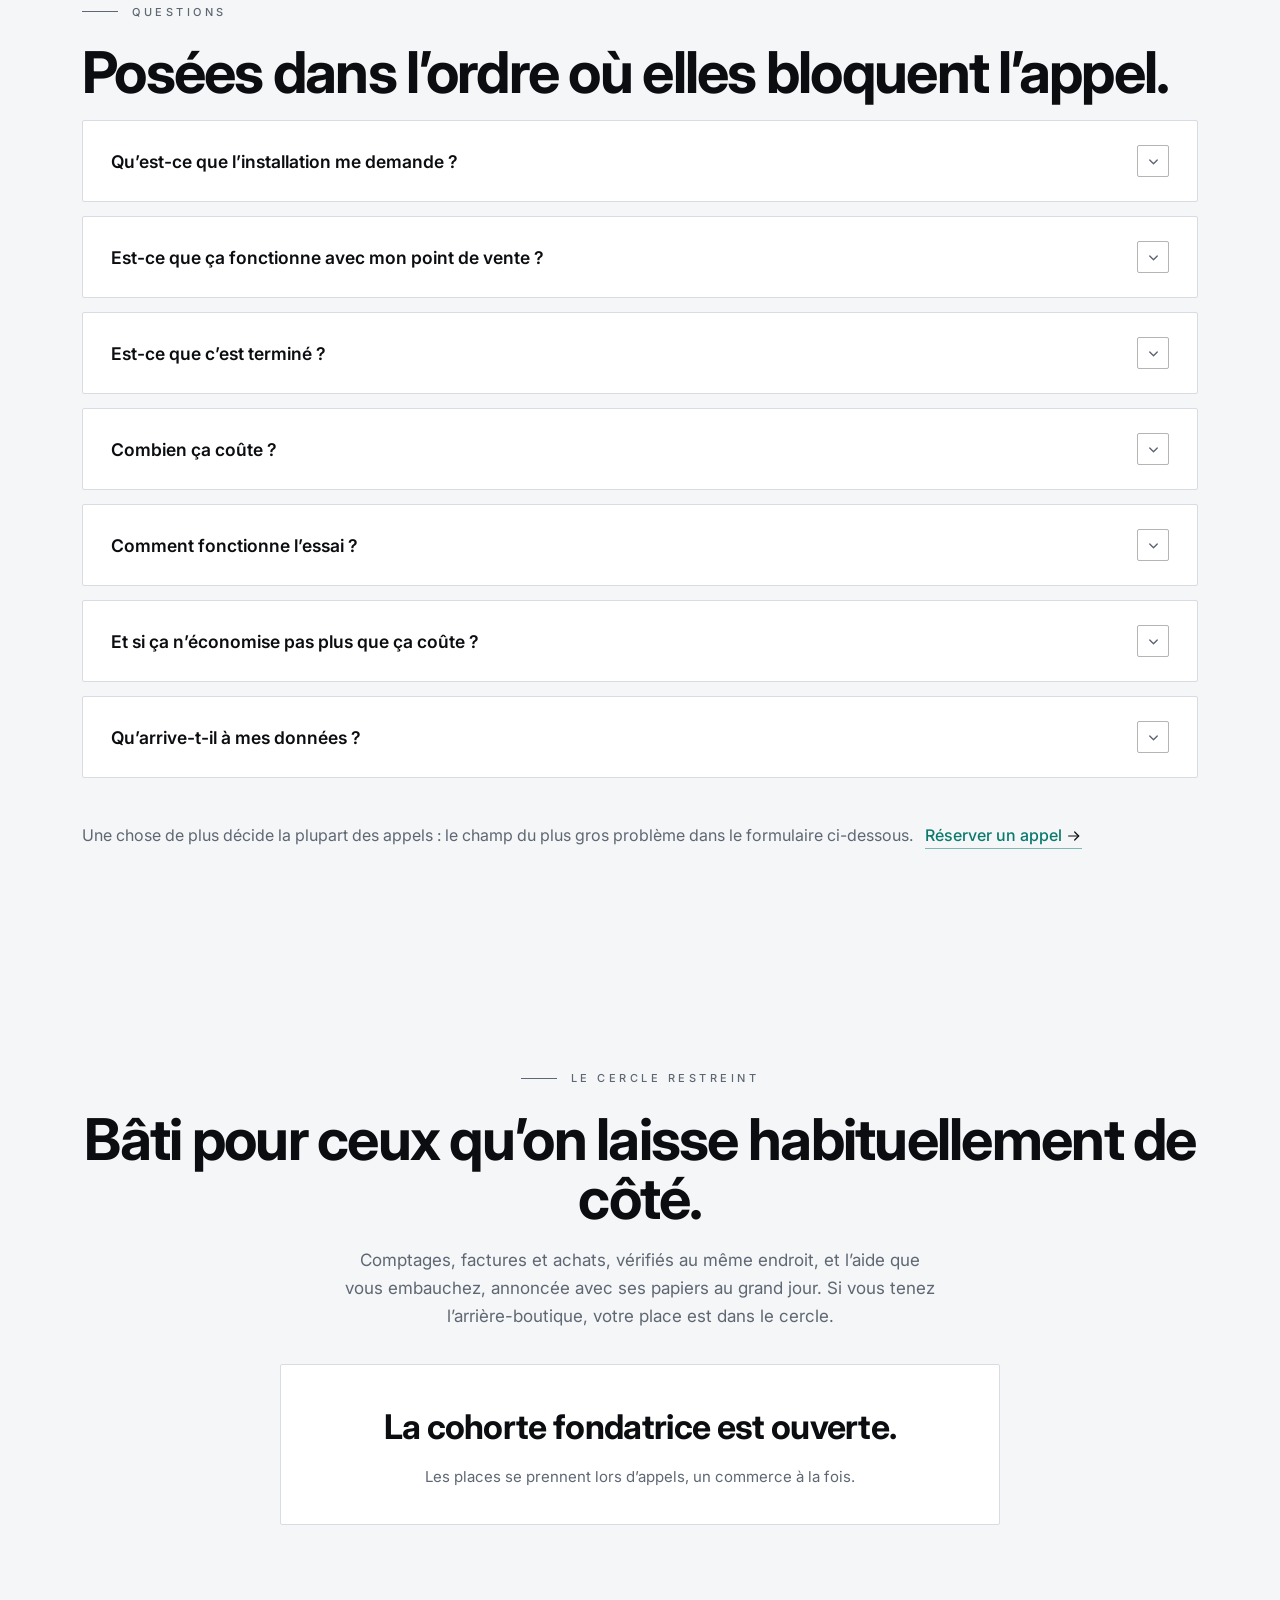
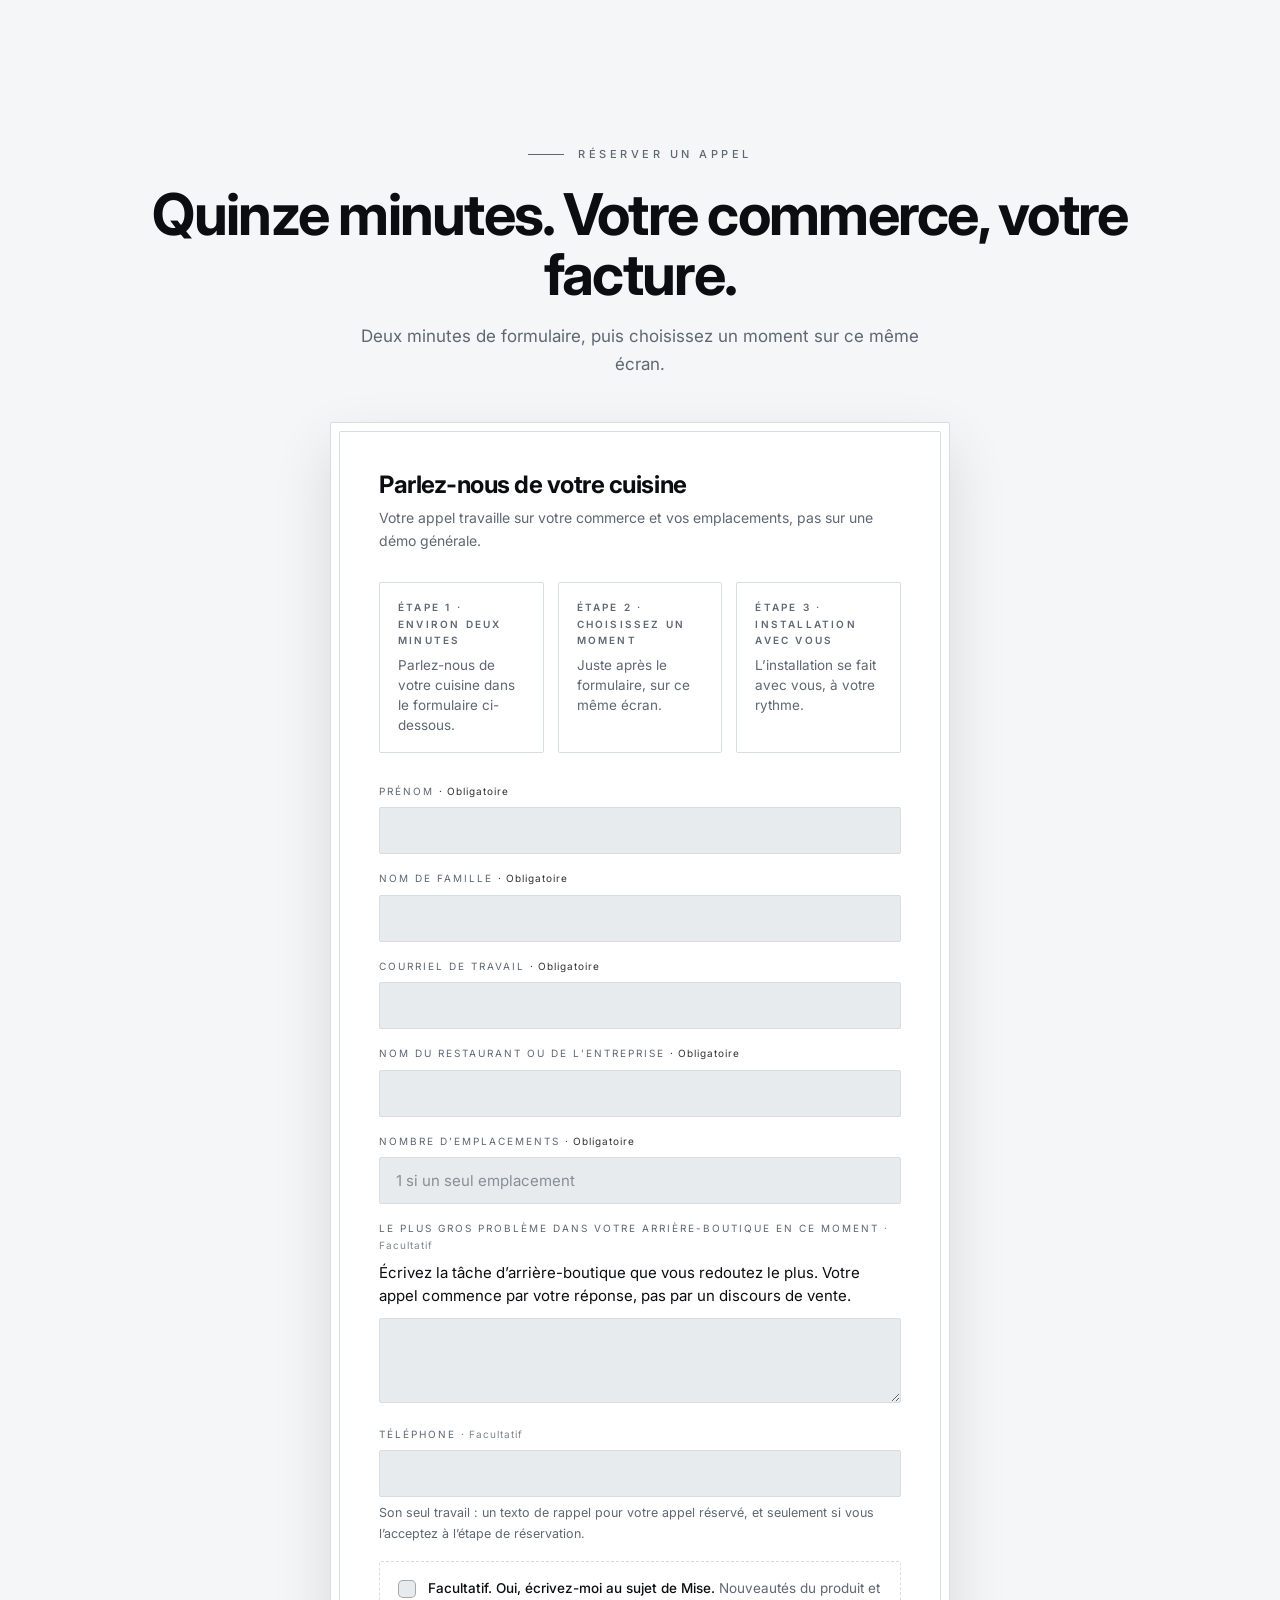
==== commit 195669f7: "Mise page: Ledger Minimal brand kit applied (adopted), marketplace section with provider door, US an" ====
--- a/mise-fr.html
+++ b/mise-fr.html
@@ -22,7 +22,7 @@
 <link rel="preconnect" href="https://fonts.gstatic.com" crossorigin>
 <script data-collect-dnt="true" async src="https://scripts.simpleanalyticscdn.com/latest.js"></script>
 <script src="https://js.sentry-cdn.com/64e80ec8f5a4be798e2180b838a5c974.min.js" crossorigin="anonymous"></script>
-<link href="https://fonts.googleapis.com/css2?family=Fraunces:ital,opsz,wght@0,9..144,500;0,9..144,600;0,9..144,700;1,9..144,500&family=IBM+Plex+Mono:wght@400;500;600&family=Inter:wght@400;500&display=swap" rel="stylesheet">
+<link href="https://fonts.googleapis.com/css2?family=Inter:wght@400;500;700&display=swap" rel="stylesheet">
 <link rel="stylesheet" href="mise-form.css">
 <noscript><img src="https://queue.simpleanalyticscdn.com/noscript.gif?collect-dnt=true" alt="" referrerpolicy="no-referrer-when-downgrade"></noscript>
 <style>
@@ -392,52 +392,118 @@
 }
 </style>
 
-<style id="mise-v2">
-/* ===== MISE V2: the auditor's ledger. New palette and type, no brand kit. ===== */
-:root{--sg:'Fraunces',Georgia,'Times New Roman',serif}
-:root,[data-theme="dark"]{--bg:#17130C;--surface:#201A12;--surface2:#2A2317;--line:#3A3122;--line-hi:rgba(241,234,217,.30);--ink:#F1EAD9;--grey:#A99C84;--red:#D96F4E;--mark:#F1EAD9;--matrix:241,234,217;--navbg:rgba(23,19,12,.86);--shadow:0 24px 60px rgba(0,0,0,.45)}
-[data-theme="light"]{--bg:#F4EFE2;--surface:#FBF8EF;--surface2:#ECE4D0;--line:#DCD1B8;--line-hi:rgba(34,27,18,.34);--ink:#221B12;--grey:#766B57;--red:#AE3F2C;--mark:#221B12;--matrix:34,27,18;--navbg:rgba(244,239,226,.88);--shadow:0 24px 60px rgba(34,27,18,.13)}
-body{font-size:16.5px}
-h1,h2{font-weight:600;letter-spacing:-.018em;line-height:1.0}
-h1{font-size:clamp(54px,7.4vw,102px)}
-h2{font-size:clamp(34px,4.6vw,60px)}
-.panel h3,.cpanel h4,.step h4,.walksteps .ws h4,.plainblock h4,.qa button.qhead{font-family:var(--sg);font-weight:600}
-.eyebrow{color:var(--red);display:flex;align-items:center;gap:14px;font-weight:500}
-.eyebrow::before{content:"";width:36px;height:1px;background:var(--red);flex:0 0 36px}
+<style id="mise-ledger">
+/* ===== MISE LEDGER MINIMAL (adopted 2026-11-05): near-black frame and hero, cool greys and off-white,
+   teal only for Verified / Active / Links / Focus, muted amber only for Flagged. One sans family. ===== */
+:root{--sg:'Inter',-apple-system,'Segoe UI',sans-serif;--mono:'Inter',-apple-system,'Segoe UI',sans-serif;--body:'Inter',-apple-system,'Segoe UI',sans-serif}
+:root,[data-theme="dark"]{--bg:#0A0C0F;--surface:#12151B;--surface2:#1B2029;--line:#282E39;--line-hi:rgba(238,242,246,.30);--ink:#F2F4F7;--grey:#9AA3B0;--red:#C98A4B;--teal:#2FBFAE;--flagbg:rgba(201,138,75,.14);--flagline:rgba(201,138,75,.55);--tealbg:rgba(47,191,174,.13);--tealline:rgba(47,191,174,.5);--mark:#F2F4F7;--matrix:238,242,246;--navbg:rgba(10,12,15,.88);--shadow:0 24px 60px rgba(0,0,0,.5)}
+[data-theme="light"]{--bg:#F5F6F7;--surface:#FFFFFF;--surface2:#E8EBEE;--line:#D8DDE3;--line-hi:rgba(11,13,16,.30);--ink:#0B0D10;--grey:#5E6773;--red:#A96A28;--teal:#0B7A6E;--flagbg:rgba(169,106,40,.12);--flagline:rgba(169,106,40,.55);--tealbg:rgba(11,122,110,.10);--tealline:rgba(11,122,110,.5);--mark:#0B0D10;--matrix:238,242,246;--navbg:rgba(10,12,15,.92);--shadow:0 24px 60px rgba(11,13,16,.12)}
+h1,h2{font-weight:700;letter-spacing:-.03em;line-height:1.03}
+::selection{background:var(--teal);color:#fff}
+:focus-visible{outline:2px solid var(--teal);outline-offset:3px;border-radius:2px}
+/* tabular numerals wherever numbers carry the proof */
+.t-mono,.benchtable,.eq .fig,.gate .amt,.cells35 .cell,.scalefigs .num,.flatrow .num,.bars .bv,.kv,.minirow,.badge,.benchhead .num{font-variant-numeric:tabular-nums lining-nums}
+/* squared corners, grid discipline */
+.cta,#themeBtn,.posbtn,.chipbtn,.miniform button,.miniform input,.stage,.figwrap,.filmwrap,.cpanel,.step,.plainblock,.qa,.countblock,.doorblock,.fitanswer,.msg,.gate,.tframe,.checkstrip,.walksteps .ws,.howstrip .hs,.lesserask .la,.kv .st,.gate .hold,.cells35 .cell,.shelfstrip .slot,.badge,.mpcard{border-radius:2px}
+.qa .qmark{border-radius:2px}
+.cta{font-family:var(--sg);font-weight:700;text-transform:uppercase;letter-spacing:.12em;font-size:12px;padding:17px 28px}
+.nav-cta{padding:11px 18px;font-size:11px}
+#themeBtn,.posbtn,.chipbtn,.miniform button,.mise-form .restore button{border-radius:2px}
+.posbtn,.chipbtn{text-transform:uppercase;letter-spacing:.1em;font-size:12px;font-weight:700}
+/* header: near-black frame in both themes */
+header{background:#0A0C0F;border-bottom:1px solid #282E39}
+header .brand b{color:#F2F4F7}
+header .brand svg .mk{fill:#F2F4F7}
+header .brand-sub{color:#9AA3B0}
+header .nav-links a.nl{color:#9AA3B0}
+header .nav-links a.nl:hover{color:#F2F4F7}
+header .langlink{color:#9AA3B0}
+header .langlink:hover{color:#F2F4F7}
+header #themeBtn{border-color:#3A414D;color:#C7CDD4}
+header #themeBtn:hover{border-color:#F2F4F7;color:#F2F4F7}
+header .nav-cta{background:#F2F4F7;color:#0A0C0F;border-color:#F2F4F7}
+/* hero: near-black field, off-white type, in both themes */
+#hero{background:#0A0C0F;color:#F2F4F7}
+#hero .defline{color:#F2F4F7}
+#hero .lede{color:#AEB7C2}
+#hero .eyebrow{color:#9AA3B0}
+#hero .eyebrow::before{background:#9AA3B0}
+#hero .hero-note{color:#8B95A3}
+#hero .hero-note b{color:#F2F4F7}
+#hero .cta{background:#F2F4F7;color:#0A0C0F;border-color:#F2F4F7}
+#hero .cta.ghost{background:transparent;color:#F2F4F7;border-color:rgba(238,242,246,.4)}
+#hero .filmwrap{border-color:#282E39;background:#12151B;box-shadow:0 24px 60px rgba(0,0,0,.5)}
+#hero .badge{background:#12151B;border-color:#282E39;color:#9AA3B0;box-shadow:0 16px 40px rgba(0,0,0,.45)}
+#hero .badge b{color:#F2F4F7}
+#hero .badge .rd{color:var(--red)}
+#hero .badge .pulse{background:var(--teal)}
+/* eyebrow: quiet label, never the flag colour */
+.eyebrow{color:var(--grey);display:flex;align-items:center;gap:14px;font-weight:500}
+.eyebrow::before{content:"";width:36px;height:1px;background:var(--grey);flex:0 0 36px}
 #circle .eyebrow,#book .eyebrow{justify-content:center}
-.cta{border-radius:3px;font-family:var(--mono);font-weight:600;text-transform:uppercase;letter-spacing:.13em;font-size:12px;padding:17px 28px}
-.cta:hover{box-shadow:7px 7px 0 var(--line)}
-.nav-cta{padding:11px 18px;font-size:11px}
-#themeBtn,.posbtn,.chipbtn,.miniform button,.mise-form .restore button{border-radius:3px}
-.posbtn,.chipbtn{font-family:var(--mono);text-transform:uppercase;letter-spacing:.1em;font-size:12px;font-weight:600}
-section{padding:128px 0}
-.stage,.figwrap,.filmwrap,.cpanel,.step,.plainblock,.qa,.countblock,.doorblock,.fitanswer,.msg,.gate,.tframe,.checkstrip{border-radius:6px}
-.walksteps .ws,.howstrip .hs,.lesserask .la{border-radius:6px}
-.step:hover{transform:translateY(-2px)}
-.kv .st,.gate .hold,.cells35 .cell,.shelfstrip .slot{border-radius:3px}
-.miniform input{border-radius:4px}
-.giant{font-weight:500;font-style:italic;letter-spacing:-.02em}
-.bars .fill{background:var(--red)}
-.leavelines .ll{padding:24px 0}
-[data-theme="light"] #matrix{opacity:.45}
-.mise-form{--bg:#17130C;--surface:#201A12;--surface2:#2A2317;--line:#3A3122;--line-hi:rgba(241,234,217,.30);--ink:#F1EAD9;--grey:#A99C84;--red:#D96F4E;--shadow:0 24px 60px rgba(0,0,0,.45);--sg:'Fraunces',Georgia,serif}
-[data-theme="light"] .mise-form{--bg:#F4EFE2;--surface:#FBF8EF;--surface2:#ECE4D0;--line:#DCD1B8;--line-hi:rgba(34,27,18,.34);--ink:#221B12;--grey:#766B57;--red:#AE3F2C;--shadow:0 24px 60px rgba(34,27,18,.13)}
-.mise-form .invite{border-radius:6px}
-.mise-form .invite::before{border-radius:4px}
-.mise-form .fi{border-radius:4px}
+/* statuses: Verified teal, Flagged amber, Pending cool grey */
+.kv .st.red{background:var(--flagbg);color:var(--red);border:1px solid var(--flagline)}
+.kv .st.watch{background:var(--surface2);color:var(--grey);border:1px solid var(--line)}
+.kv .st.ok{background:var(--tealbg);color:var(--teal);border:1px solid var(--tealline)}
+.tab.active{border-bottom-color:var(--teal)}
+.gate{border-color:var(--flagline);background:var(--flagbg)}
+.step .n,.walksteps .ws .n,.howstrip .hs b,.seqlist .day{color:var(--grey)}
+.bars .fill{background:var(--ink)}
+.wlsuccess .ic{stroke:var(--teal)}
+/* links and focus take the teal, nothing else does */
+.textlink{color:var(--teal)}
+.fwdline a{color:var(--teal);border-bottom-color:var(--tealline)}
+.smallprint a,.triage a,.footmanage a,.manageline a{color:var(--teal)}
+.desk a{color:var(--teal)}
+.desk a:hover{border-color:var(--teal)}
+.miniform input:focus{border-color:var(--teal)}
+/* sticky bar rides on the near-black frame too */
+.stickybar{background:#0A0C0F;border-top:1px solid #282E39}
+.stickybar .cta{background:#F2F4F7;color:#0A0C0F;border-color:#F2F4F7}
+.stickybar .cta.ghost{background:transparent;color:#F2F4F7;border-color:rgba(238,242,246,.4)}
+.giant{font-weight:700;font-style:normal}
+/* benchmark table: numbers right, tabular */
 .bench{margin-top:64px;border-top:2px solid var(--ink);padding-top:28px}
 .benchhead{display:grid;grid-template-columns:1fr 1fr;gap:26px;margin:26px 0 8px}
-.benchhead .num{font-family:var(--mono);font-size:clamp(34px,4vw,52px);font-weight:600;letter-spacing:-.03em}
+.benchhead .num{font-size:clamp(34px,4vw,52px);font-weight:700;letter-spacing:-.03em}
 .benchhead .cap{font-size:14px;color:var(--grey);margin-top:4px}
 .benchtable{width:100%;border-collapse:collapse;margin-top:26px}
-.benchtable th{font-family:var(--mono);font-size:10px;letter-spacing:.22em;text-transform:uppercase;color:var(--grey);font-weight:500;text-align:left;padding:0 10px 12px 0;border-bottom:1px solid var(--line-hi)}
-.benchtable th:last-child,.benchtable td:last-child{text-align:right;padding-right:0}
+.benchtable th{font-size:10px;letter-spacing:.22em;text-transform:uppercase;color:var(--grey);font-weight:600;text-align:left;padding:0 10px 12px 0;border-bottom:1px solid var(--line-hi)}
+.benchtable th:nth-child(n+2),.benchtable td:nth-child(n+2){text-align:right;padding-right:0;padding-left:10px}
 .benchtable td{padding:18px 10px 18px 0;border-bottom:1px solid var(--line);font-size:16px;vertical-align:baseline}
-.benchtable td.bv2{font-family:var(--mono);font-weight:600;white-space:nowrap}
+.benchtable td.bv2{font-weight:700;white-space:nowrap}
 .benchtable td.before{color:var(--grey)}
-.benchtable td.delta{font-family:var(--mono);color:var(--red);font-weight:600;white-space:nowrap}
+.benchtable td.delta{color:var(--ink);font-weight:700;white-space:nowrap}
 .benchnote{margin-top:20px;font-size:14.5px;color:var(--grey);max-width:720px}
 @media(max-width:700px){.benchhead{grid-template-columns:1fr}.benchtable td{font-size:14.5px;padding:14px 6px 14px 0}}
+/* form panel on the same tokens */
+.mise-form{--bg:#0A0C0F;--surface:#12151B;--surface2:#1B2029;--line:#282E39;--line-hi:rgba(238,242,246,.30);--ink:#F2F4F7;--grey:#9AA3B0;--red:#C98A4B;--teal:#2FBFAE;--shadow:0 24px 60px rgba(0,0,0,.5);--sg:'Inter',-apple-system,'Segoe UI',sans-serif;--mono:'Inter',-apple-system,'Segoe UI',sans-serif;--body:'Inter',-apple-system,'Segoe UI',sans-serif}
+[data-theme="light"] .mise-form{--bg:#F5F6F7;--surface:#FFFFFF;--surface2:#E8EBEE;--line:#D8DDE3;--line-hi:rgba(11,13,16,.30);--ink:#0B0D10;--grey:#5E6773;--red:#A96A28;--teal:#0B7A6E;--shadow:0 24px 60px rgba(11,13,16,.12)}
+.mise-form .invite{border-radius:2px}
+.mise-form .invite::before{border-radius:2px}
+.mise-form .fi{border-radius:2px}
+.mise-form .fi:focus{border-color:var(--teal)}
+.mise-form :focus-visible{outline:2px solid var(--teal);outline-offset:3px}
+.mise-form input[type=checkbox]:checked,.mise-form input[type=radio]:checked{border-color:var(--teal);background:var(--teal)}
+.mise-form .cta{border-radius:2px}
+.mise-form .restore button{border-radius:2px}
+.mise-form .consent{border-radius:2px}
+.mise-form .formerr{border-radius:2px}
+/* marketplace: proof-card listing, chips by the same status law */
+.mktgrid{display:grid;grid-template-columns:1fr 1fr;gap:18px;margin-top:44px}
+.mpcard{border:1px solid var(--line);background:var(--surface);padding:30px;margin-top:18px}
+.mpcard .mphead{display:flex;justify-content:space-between;gap:14px;flex-wrap:wrap;align-items:center;border-bottom:1px solid var(--line);padding-bottom:14px}
+.mpcard .mpname{font-weight:700;font-size:18px;letter-spacing:-.01em}
+.mpdoc{display:flex;justify-content:space-between;gap:14px;padding:13px 2px;border-bottom:1px solid var(--line);font-size:14.5px;align-items:center}
+.mpdoc:last-of-type{border-bottom:none}
+.chip{font-size:10.5px;letter-spacing:.14em;text-transform:uppercase;padding:5px 10px;border:1px solid var(--line);border-radius:2px;color:var(--grey);white-space:nowrap;font-weight:600;font-variant-numeric:tabular-nums lining-nums}
+.chip.ok{background:var(--tealbg);color:var(--teal);border-color:var(--tealline)}
+.chip.flag{background:var(--flagbg);color:var(--red);border-color:var(--flagline)}
+.chip.new{background:var(--surface2);color:var(--grey);border-color:var(--line)}
+.mpfoot{margin-top:14px;font-size:13.5px;color:var(--grey)}
+.mpdoor{margin-top:18px}
+@media(max-width:900px){.mktgrid{grid-template-columns:1fr}}
+@media(max-width:560px){.mpcard{padding:22px 18px}.mpdoc{flex-wrap:wrap;row-gap:8px}.chip{white-space:normal}.mpdoor .cta{width:100%;white-space:normal;text-align:center;line-height:1.5}}
 </style>
 </head>
 <!-- ============ INTRO (P01/P02) ============ -->
@@ -461,6 +527,7 @@
     <nav class="nav-links" aria-label="Navigation principale">
       <a class="nl" href="#routine">Fonctionnement</a>
       <a class="nl" href="#proof">Preuve</a>
+      <a class="nl" href="#marketplace">Place de marché</a>
       <a class="nl" href="#setup">Installation</a>
       <a class="nl" href="#questions">Questions</a>
       <a class="langlink" href="mise.html" hreflang="en">EN</a>
@@ -479,9 +546,9 @@
   <div class="wrap herogrid">
     <div class="pocket">
       <p class="defline rv">Mise est l’arrière-boutique qui vérifie vos factures, vos comptages et vos commandes, au même endroit.</p>
-      <div class="eyebrow rv">Pour les restaurants rapides, les cafés et les franchises partout au Canada</div>
+      <div class="eyebrow rv">Pour les restaurants rapides, les cafés et les franchises aux États-Unis et au Canada</div>
       <h1 class="rv">Voyez ce qui va manquer avant 16 h, le vendredi.</h1>
-      <p class="lede rv">Mise est en pilote fondateur, bâti à la main, cuisine par cuisine, avec des exploitants qui veulent que ça dure. La routine matinale de 10 minutes vient en premier : ce qui pourrait manquer aujourd’hui, ce qu’hier vous a coûté, une commande à approuver.</p>
+      <p class="lede rv">Mise est en pilote fondateur, bâti à la main, cuisine par cuisine, avec des exploitants qui veulent que ça dure. La routine matinale de 10 minutes vient en premier : ce qui pourrait manquer aujourd’hui, ce qu’hier vous a coûté, la liste de préparation, une commande à approuver.</p>
       <div class="hero-ctas rv">
         <a class="cta" href="#book">Réserver un appel</a>
         <a class="cta ghost" href="#routine">Voir la routine matinale de 10 minutes</a>
@@ -504,7 +571,7 @@
   <div class="wrap">
     <div class="eyebrow rv">Fonctionnement</div>
     <h2 class="rv">La routine matinale de 10 minutes.</h2>
-    <p class="lede rv">Chaque matin à 8 h 15 : ce qui pourrait manquer aujourd’hui, ce qu’hier vous a coûté, un comptage de deux minutes, une commande à approuver. Plus de dix minutes, c’est qu’il y a un problème.</p>
+    <p class="lede rv">Chaque matin à 8 h 15 : ce qui pourrait manquer aujourd’hui, ce qu’hier vous a coûté, un comptage de deux minutes, la liste de préparation et la liste d’ouverture, une commande à approuver. Plus de dix minutes, c’est qu’il y a un problème.</p>
     <p class="rv" style="font-family:var(--mono);font-size:10px;letter-spacing:.22em;color:var(--grey);text-transform:uppercase;margin-top:18px">Concept illustré. Mise est en pilote fondateur</p>
 
     <!-- V1: La vérité des tablettes vient de la vérité du papier (Stage 3 opening viewport only) -->
@@ -516,7 +583,7 @@
         <!-- boards -->
         <g class="f-surf s-hi"><rect x="30" y="84" width="580" height="8"/><rect x="30" y="168" width="580" height="8"/><rect x="30" y="252" width="580" height="8"/></g>
         <!-- level 1 items: folded and stacked sheets -->
-        <g fill="#F4F2ED" stroke="rgba(90,95,105,.55)">
+        <g fill="#E9EDF1" stroke="rgba(90,95,105,.55)">
           <rect x="92" y="40" width="70" height="44"/><rect x="95" y="37" width="70" height="44"/>
           <rect x="206" y="52" width="54" height="32"/><rect x="209" y="49" width="54" height="32"/>
           <rect x="382" y="46" width="80" height="38"/><rect x="385" y="43" width="80" height="38"/>
@@ -525,7 +592,7 @@
         <text x="104" y="66" font-size="7.5" class="t-mono" fill="rgba(5,7,10,.55)">INV 0417</text>
         <path d="M316 58l6 7 10-13" class="f-none s-ink" stroke-width="2.4"/>
         <!-- level 2 items, one flagged -->
-        <g fill="#F4F2ED" stroke="rgba(90,95,105,.55)">
+        <g fill="#E9EDF1" stroke="rgba(90,95,105,.55)">
           <rect x="98" y="126" width="64" height="42"/><rect x="101" y="123" width="64" height="42"/>
           <rect x="228" y="120" width="70" height="48"/><rect x="231" y="117" width="70" height="48"/>
           <rect x="420" y="132" width="58" height="36"/>
@@ -535,7 +602,7 @@
         <text x="240" y="148" font-size="7.5" class="t-mono" fill="rgba(5,7,10,.55)">CNT 12</text>
         <path d="M344 142l6 7 10-13" class="f-none s-ink" stroke-width="2.4"/>
         <!-- level 3 items -->
-        <g fill="#F4F2ED" stroke="rgba(90,95,105,.55)">
+        <g fill="#E9EDF1" stroke="rgba(90,95,105,.55)">
           <rect x="90" y="206" width="76" height="46"/><rect x="93" y="203" width="76" height="46"/>
           <rect x="282" y="218" width="56" height="34"/>
           <rect x="402" y="204" width="82" height="48"/><rect x="405" y="201" width="82" height="48"/>
@@ -557,7 +624,7 @@
         <div class="panel active" data-panel="0" role="tabpanel" id="panel-0" aria-labelledby="tab-0">
           <h3>Comptez dix articles. Pas deux cents.</h3>
           <p class="psub">Mise signale seulement ce qui a besoin d’un œil. Deux minutes dans la chambre froide, et c’est terminé.</p>
-          <div class="kv"><span class="it">Fromage mou, bloc en vrac</span><span class="st red">Rouge · commander 2</span></div>
+          <div class="kv"><span class="it">Fromage mou, bloc en vrac</span><span class="st red">Signalé · en commander 2</span></div>
           <div class="kv"><span class="it">Lait entier</span><span class="st watch">À surveiller · 1 jour restant</span></div>
           <div class="kv"><span class="it">Pains à hamburger</span><span class="st watch">À surveiller · risque au rush du vendredi</span></div>
           <div class="kv"><span class="it">Poitrines de poulet, portionnées</span><span class="st watch">À surveiller · 2 jours restants</span></div>
@@ -584,6 +651,7 @@
             <div class="stn gapstn"><div class="lab">L’écart</div><div class="fig">−12,60 $</div></div>
           </div>
           <p class="eqclose"><b>La question est ce qui s’est passé, jamais qui l’a fait.</b><br>Cause probable : un gaspillage de lot non consigné. Prochaine étape : recompter la chambre froide avant de commander.</p>
+          <p class="eqclose">Les marges se lisent sur les mêmes chiffres : chaque plat comparé au coût réel de ce qui est entré dedans.</p>
         </div>
         <div class="panel" data-panel="2" role="tabpanel" id="panel-2" aria-labelledby="tab-2">
           <h3>Vous approuvez chaque commande.</h3>
@@ -828,7 +896,7 @@
       </div>
       <div class="plainblock rv">
         <h4>Pas encore</h4>
-        <p>Les intégrations au-delà des systèmes nommés dans la vérification d’adéquation ci-dessous ne font pas partie du pilote. Tout ce qui n’est pas nommé comme inclus est une étape ultérieure, et nous le dirons franchement plutôt que de vous laisser supposer.</p>
+        <p>Les intégrations au-delà des systèmes nommés dans la vérification d’adéquation ci-dessous ne font pas partie du pilote. Nommés franchement comme étapes ultérieures : la place de marché, les listes de préparation et d’ouverture, et les vues de marges. Tout ce qui n’est pas nommé comme inclus est une étape ultérieure, et nous le dirons franchement plutôt que de vous laisser supposer.</p>
       </div>
     </div>
 
@@ -836,6 +904,38 @@
   </div>
 </section>
 
+<!-- ============ PLACE DE MARCHÉ (2026-11-05 : les deux moitiés de la portée mise à jour, état honnête) ============ -->
+<section id="marketplace">
+  <div class="wrap">
+    <div class="eyebrow rv">La place de marché</div>
+    <h2 class="rv">Des services de confiance.</h2>
+    <p class="lede rv">Mise est aussi une place de marché. Quand le frigo lâche à 16 h, ou que le menu a besoin d’une caméra, vous embauchez à partir d’annonces qui montrent leurs papiers au grand jour. Aucun badge. Aucune affirmation que les documents ne soutiennent pas.</p>
+    <div class="mktgrid">
+      <div class="plainblock rv">
+        <h4>Réparations et entretien</h4>
+        <p>Réfrigération, chauffage, ventilation et climatisation, plomberie, électricité, nettoyage, lutte antiparasitaire : les métiers qui font tourner un commerce. Chaque annonce montre les documents derrière elle, chacun avec sa date d’expiration : assurance, permis, enregistrement. Un document proche de l’expiration paraît proche de l’expiration. Un document manquant paraît manquant.</p>
+      </div>
+      <div class="plainblock rv">
+        <h4>Créatif</h4>
+        <p>Vidéastes, photographes, concepteurs de menus. La même règle que les métiers : le travail est au grand jour, les papiers sont à côté, et l’annonce dit franchement ce qui est au dossier et ce qui ne l’est pas.</p>
+      </div>
+    </div>
+
+    <div class="mpcard rv" role="img" aria-label="Une annonce type de la place de marché pour un fournisseur en réfrigération. Ses documents sont listés avec leur état : assurance au dossier, permis au dossier, enregistrement manquant. Le fournisseur est nouveau, sans travail encore.">
+      <div class="mphead"><span class="mpname">Réfrigération · Votre ville</span><span class="chip new">Nouveau fournisseur · Aucun travail encore</span></div>
+      <div class="mpdoc"><span>Certificat d’assurance</span><span class="chip ok">Au dossier · Expiration affichée</span></div>
+      <div class="mpdoc"><span>Permis de métier</span><span class="chip ok">Au dossier · Expiration affichée</span></div>
+      <div class="mpdoc"><span>Enregistrement d’entreprise</span><span class="chip flag">Manquant · Affiché comme manquant</span></div>
+      <p class="mpfoot">Annonce type, montrée comme toutes les annonces se montrent. Aucune évaluation : les évaluations attendent de vrais travaux. Les commerces paient les fournisseurs directement. Mise ne touche jamais à l’argent.</p>
+    </div>
+
+    <div class="plainblock mpdoor rv">
+      <h4>Vous exercez un métier, ou tenez une caméra ?</h4>
+      <p>Faites-vous trouver par les entreprises alimentaires près de chez vous. Inscription gratuite. Les commerces vous paient directement. La place de marché ouvre par étapes, après l’arrière-boutique du pilote fondateur. Laissez vos coordonnées dans le formulaire ci-dessous et dites que vous êtes un fournisseur : votre métier ou votre art, votre ville, et ce que vous faites. Nous écrirons quand votre catégorie ouvrira. Aucun travail n’est promis.</p>
+      <p style="margin-top:16px"><a class="cta ghost" href="#book">Inscrire mon intérêt comme fournisseur</a></p>
+    </div>
+  </div>
+</section>
 <!-- ============ FIT CHECK (Stage 6) ============ -->
 <section id="fit">
   <div class="wrap">
@@ -882,7 +982,7 @@
     </div>
 
     <p class="smallprint rv"><b style="color:var(--ink)">Fournisseurs :</b> votre liste de fournisseurs est bâtie avec vous, à partir de vos vraies factures, pendant l’installation. Il n’y a aucune base de données de fournisseurs à jumeler, et aucun jumelage n’est promis.</p>
-    <p class="smallprint rv">Bâti pour le Canada. Les conditions fondatrices sont en dollars canadiens et sont expliquées au complet à l’appel. Mise fonctionne en anglais et en français canadien. Cette page existe aussi en anglais : <a href="mise.html" hreflang="en">Mise in English</a>.</p>
+    <p class="smallprint rv">Bâti pour les États-Unis et le Canada, avec l’Inde ensuite. Les conditions fondatrices sont expliquées au complet à l’appel : au Canada, en dollars canadiens; aux États-Unis, en dollars américains. Mise fonctionne en anglais et en français canadien. Cette page existe aussi en anglais : <a href="mise.html" hreflang="en">Mise in English</a>.</p>
   </div>
 </section>
 
@@ -963,7 +1063,7 @@
       </div>
       <div class="qa">
         <button type="button" class="qhead" aria-expanded="false">Combien ça coûte ?<span class="qmark" aria-hidden="true"><svg viewBox="0 0 24 24"><path d="M6 9.5l6 6 6-6"/></svg></span></button>
-        <div class="qa-a"><div class="qa-in">Le prix est par emplacement, et il est expliqué au complet à l’appel de 15 minutes, dans les chiffres de vos propres factures : ce que ça coûte, ce que ça doit économiser, et les conditions, dans le même ordre pour chaque commerce au même stade. Les conditions fondatrices canadiennes sont en dollars canadiens. Rien n’est facturé sur cette page, et aucune carte n’y est prise.</div></div>
+        <div class="qa-a"><div class="qa-in">Le prix est par emplacement, et il est expliqué au complet à l’appel de 15 minutes, dans les chiffres de vos propres factures : ce que ça coûte, ce que ça doit économiser, et les conditions, dans le même ordre pour chaque commerce au même stade. Au Canada, les conditions sont en dollars canadiens; aux États-Unis, en dollars américains. Rien n’est facturé sur cette page, et aucune carte n’y est prise.</div></div>
       </div>
       <div class="qa">
         <button type="button" class="qhead" aria-expanded="false">Comment fonctionne l’essai ?<span class="qmark" aria-hidden="true"><svg viewBox="0 0 24 24"><path d="M6 9.5l6 6 6-6"/></svg></span></button>
@@ -987,7 +1087,7 @@
   <div class="wrap">
     <div class="eyebrow rv">Le cercle restreint</div>
     <h2 class="rv">Bâti pour ceux qu’on laisse habituellement de côté.</h2>
-    <p class="lede rv">Comptages, factures et achats, vérifiés au même endroit. Si vous tenez l’arrière-boutique, votre place est dans le cercle.</p>
+    <p class="lede rv">Comptages, factures et achats, vérifiés au même endroit, et l’aide que vous embauchez, annoncée avec ses papiers au grand jour. Si vous tenez l’arrière-boutique, votre place est dans le cercle.</p>
     <div class="countblock rv" id="countblock">
       <div class="cbig">La cohorte fondatrice est ouverte.</div>
       <div class="csmall">Les places se prennent lors d’appels, un commerce à la fois.</div>
@@ -1149,7 +1249,7 @@
       <div class="desk"><div class="dk">Investisseurs</div><a href="mailto:endowing@antigrav.si">endowing@antigrav.si</a></div>
     </div>
     <p class="footmanage">Vous avez réservé un appel et devez le déplacer ? Votre courriel de confirmation contient le lien, ou écrivez à <a href="mailto:hello@antigrav.si">hello@antigrav.si</a>.</p>
-    <div class="parent">Bâti par <a href="https://antigrav.si">Antigravity Analytics</a> · Opérations partout au Canada · Toronto · Montréal · Vancouver<br><span style="font-size:11px">Analytique axée sur la vie privée, par Simple Analytics : aucun témoin, aucune donnée personnelle, respecte l’interdiction de suivi.</span></div>
+    <div class="parent">Bâti par <a href="https://antigrav.si">Antigravity Analytics</a> · États-Unis et Canada, l’Inde ensuite · Toronto · Montréal · Vancouver<br><span style="font-size:11px">Analytique axée sur la vie privée, par Simple Analytics : aucun témoin, aucune donnée personnelle, respecte l’interdiction de suivi.</span></div>
   </div>
   <div style="text-align:center;margin-top:36px"><img src="/nvidia-inception-badge.svg" alt="Insigne de membre du programme NVIDIA Inception" style="width:170px;max-width:60vw;height:auto" loading="lazy"><div style="font-family:var(--mono);font-size:10px;letter-spacing:.22em;text-transform:uppercase;color:var(--grey);margin-top:10px">Bâti par un membre du programme NVIDIA Inception</div></div>
   <div class="giant" aria-hidden="true">MISE</div>
@@ -1209,7 +1309,7 @@
   if(!running)return;
   var dark=themeDark(),W=cv.width/(Math.min(window.devicePixelRatio||1,2)),H=cv.height/(Math.min(window.devicePixelRatio||1,2));
   ctx.clearRect(0,0,W,H);
-  ctx.font='500 '+CELL+'px "IBM Plex Mono",monospace';
+  ctx.font='500 '+CELL+'px "Inter",sans-serif';
   ctx.textAlign='center';ctx.textBaseline='middle';
   var R=175,mr=R/CELL;
   for(var r=0;r<rows;r++)for(var c=0;c<cols;c++){
@@ -1224,8 +1324,8 @@
       var t=1-d/R;t=t*t*(3-2*t);alpha=Math.min(1,cell.a+t*.95);
       ch="MISE "[c%5];
     }
-    if(cell.red>0){ctx.fillStyle='rgba(200,16,46,'+Math.min(1,.35+cell.red/26*.65)+')';}
-    else{var rgb=dark?'255,255,255':'5,7,10';
+    if(cell.red>0){ctx.fillStyle='rgba(201,138,75,'+Math.min(1,.35+cell.red/26*.65)+')';}
+    else{var rgb='238,242,246';
       ctx.fillStyle='rgba('+rgb+','+alpha.toFixed(3)+')';}
     ctx.fillText(ch,x,y);
   }
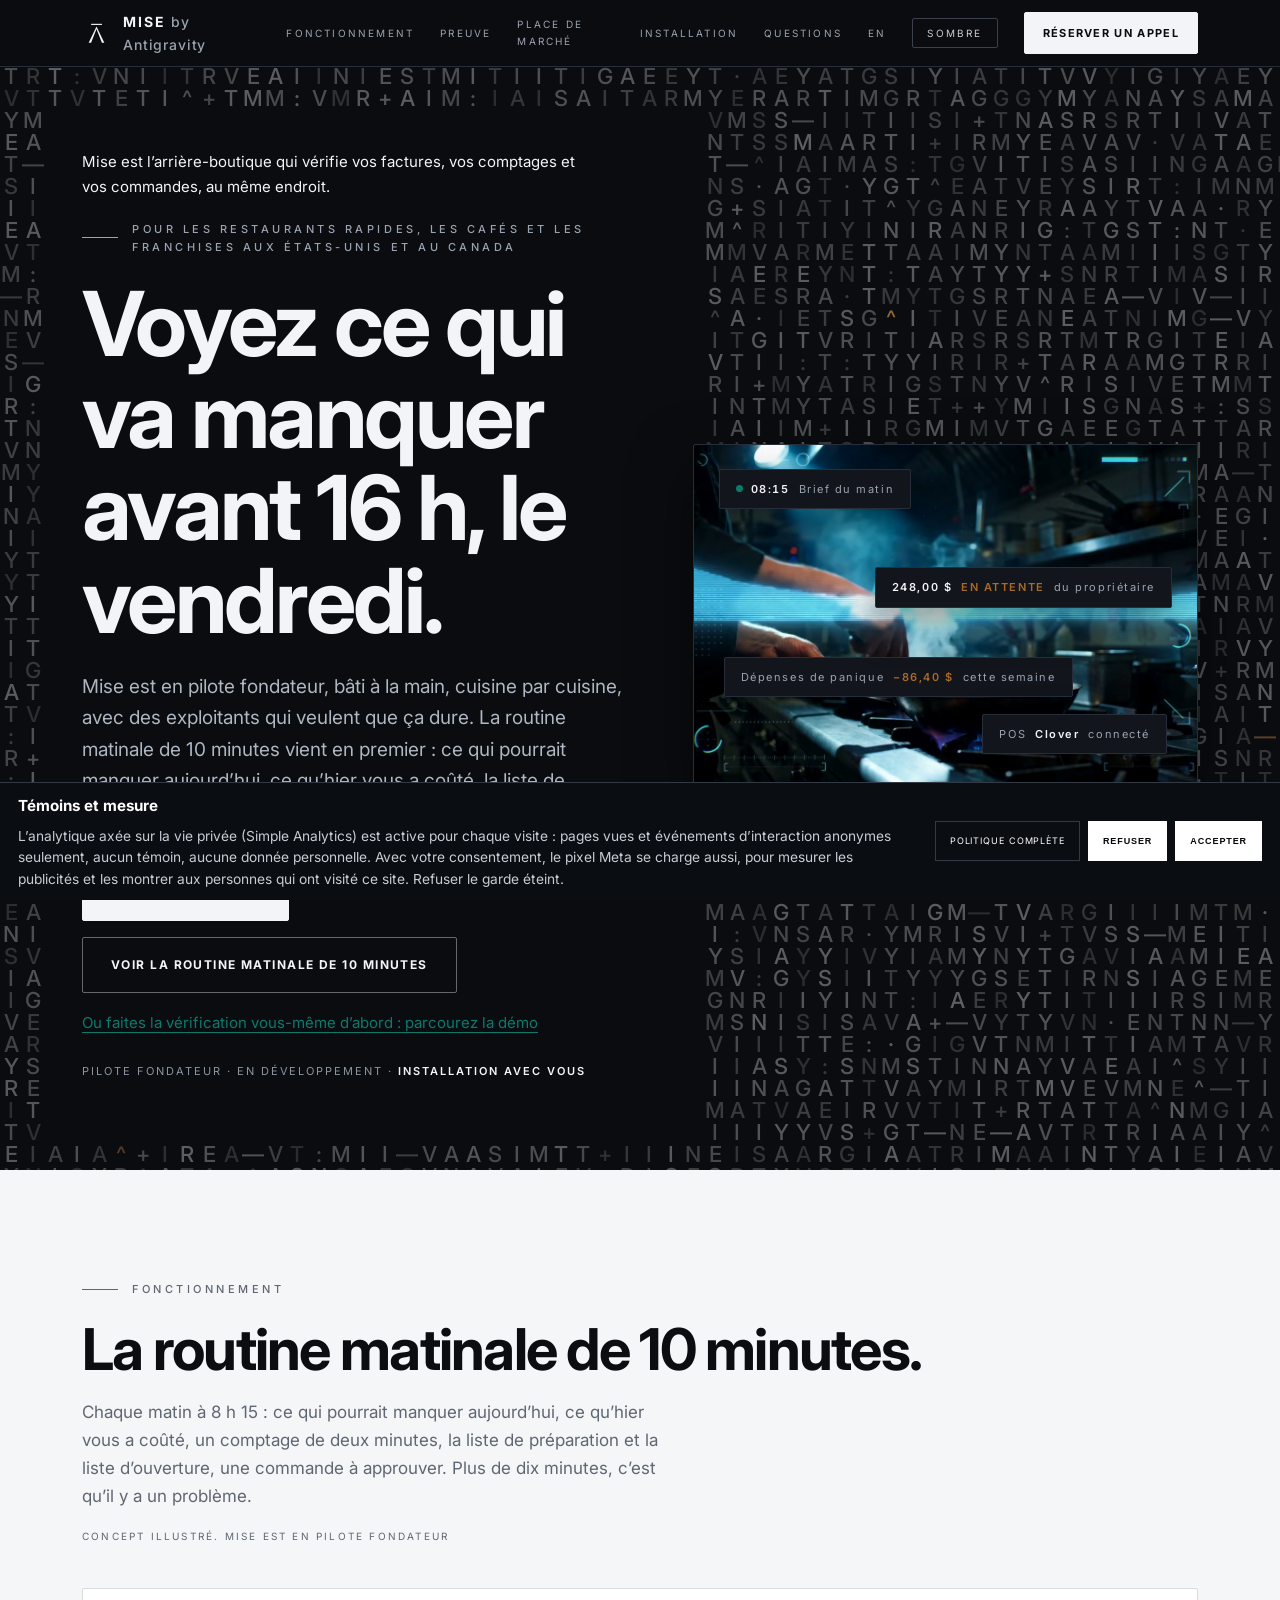
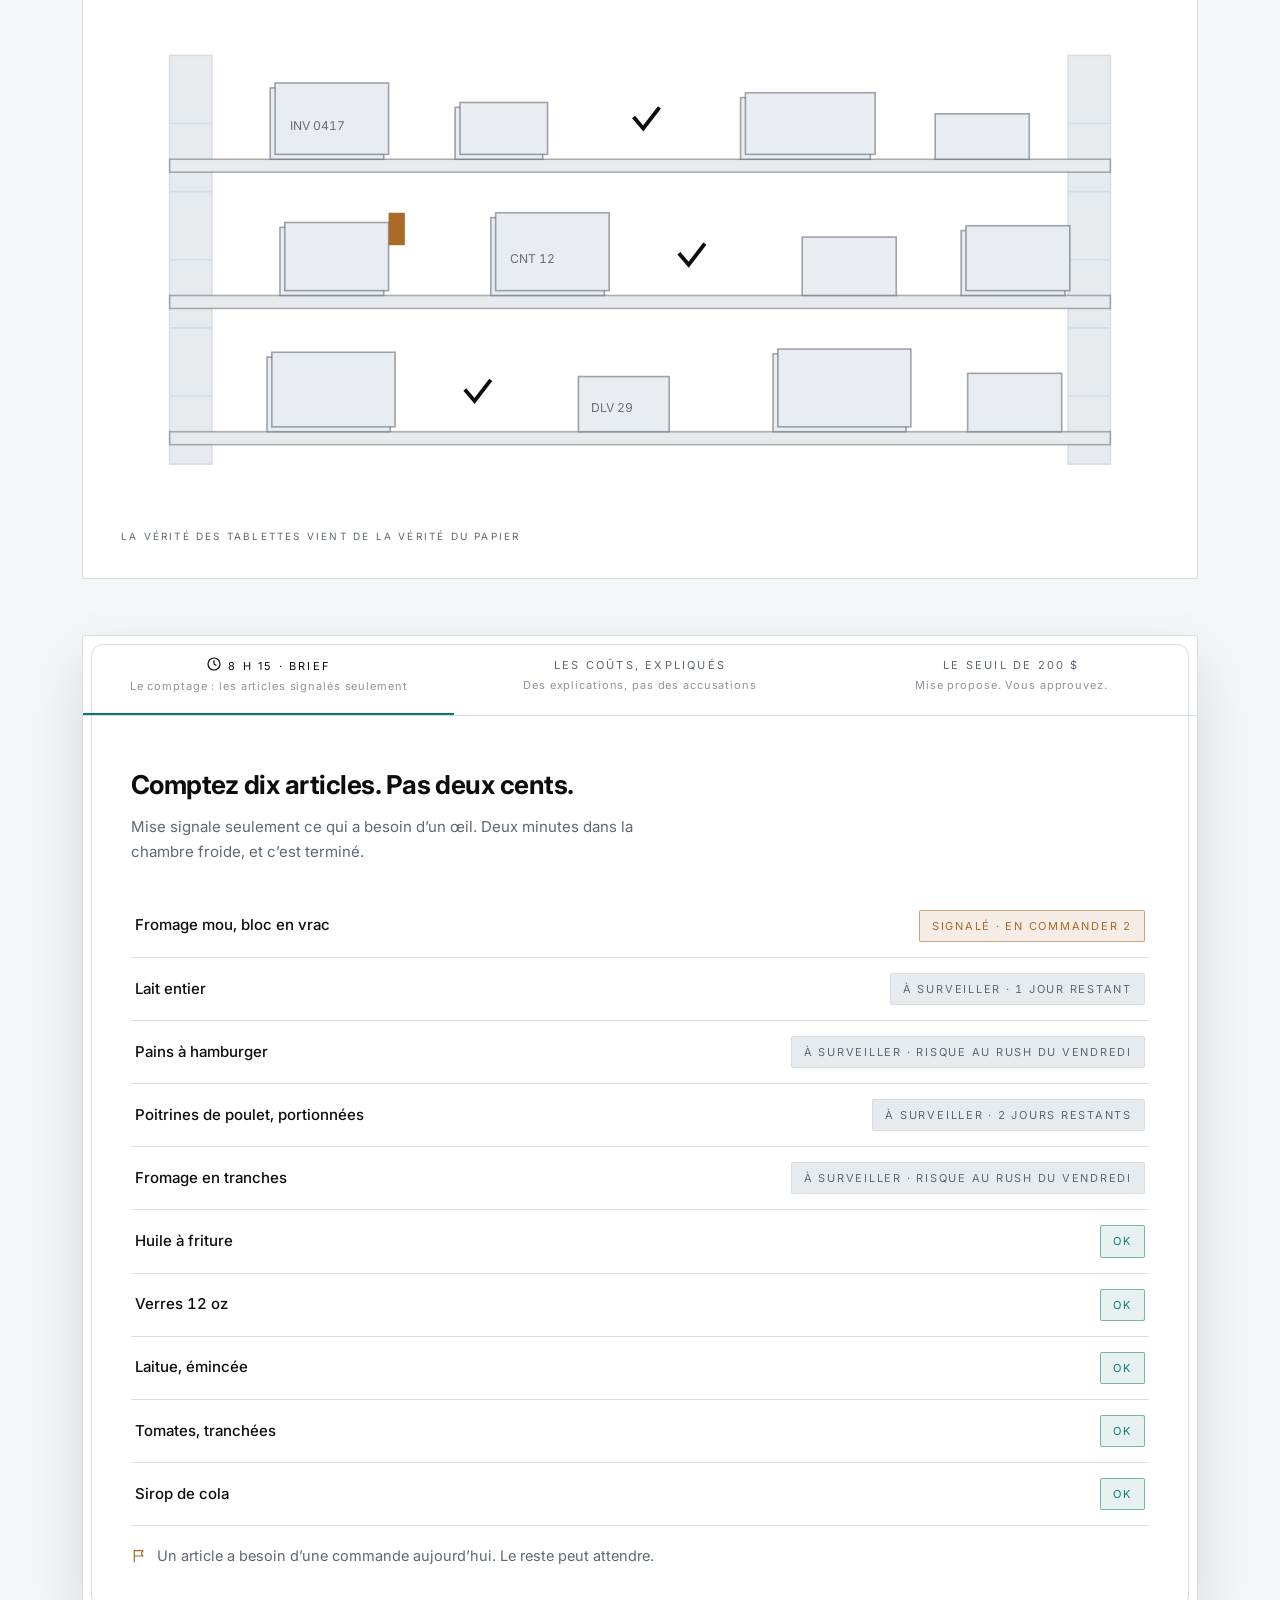
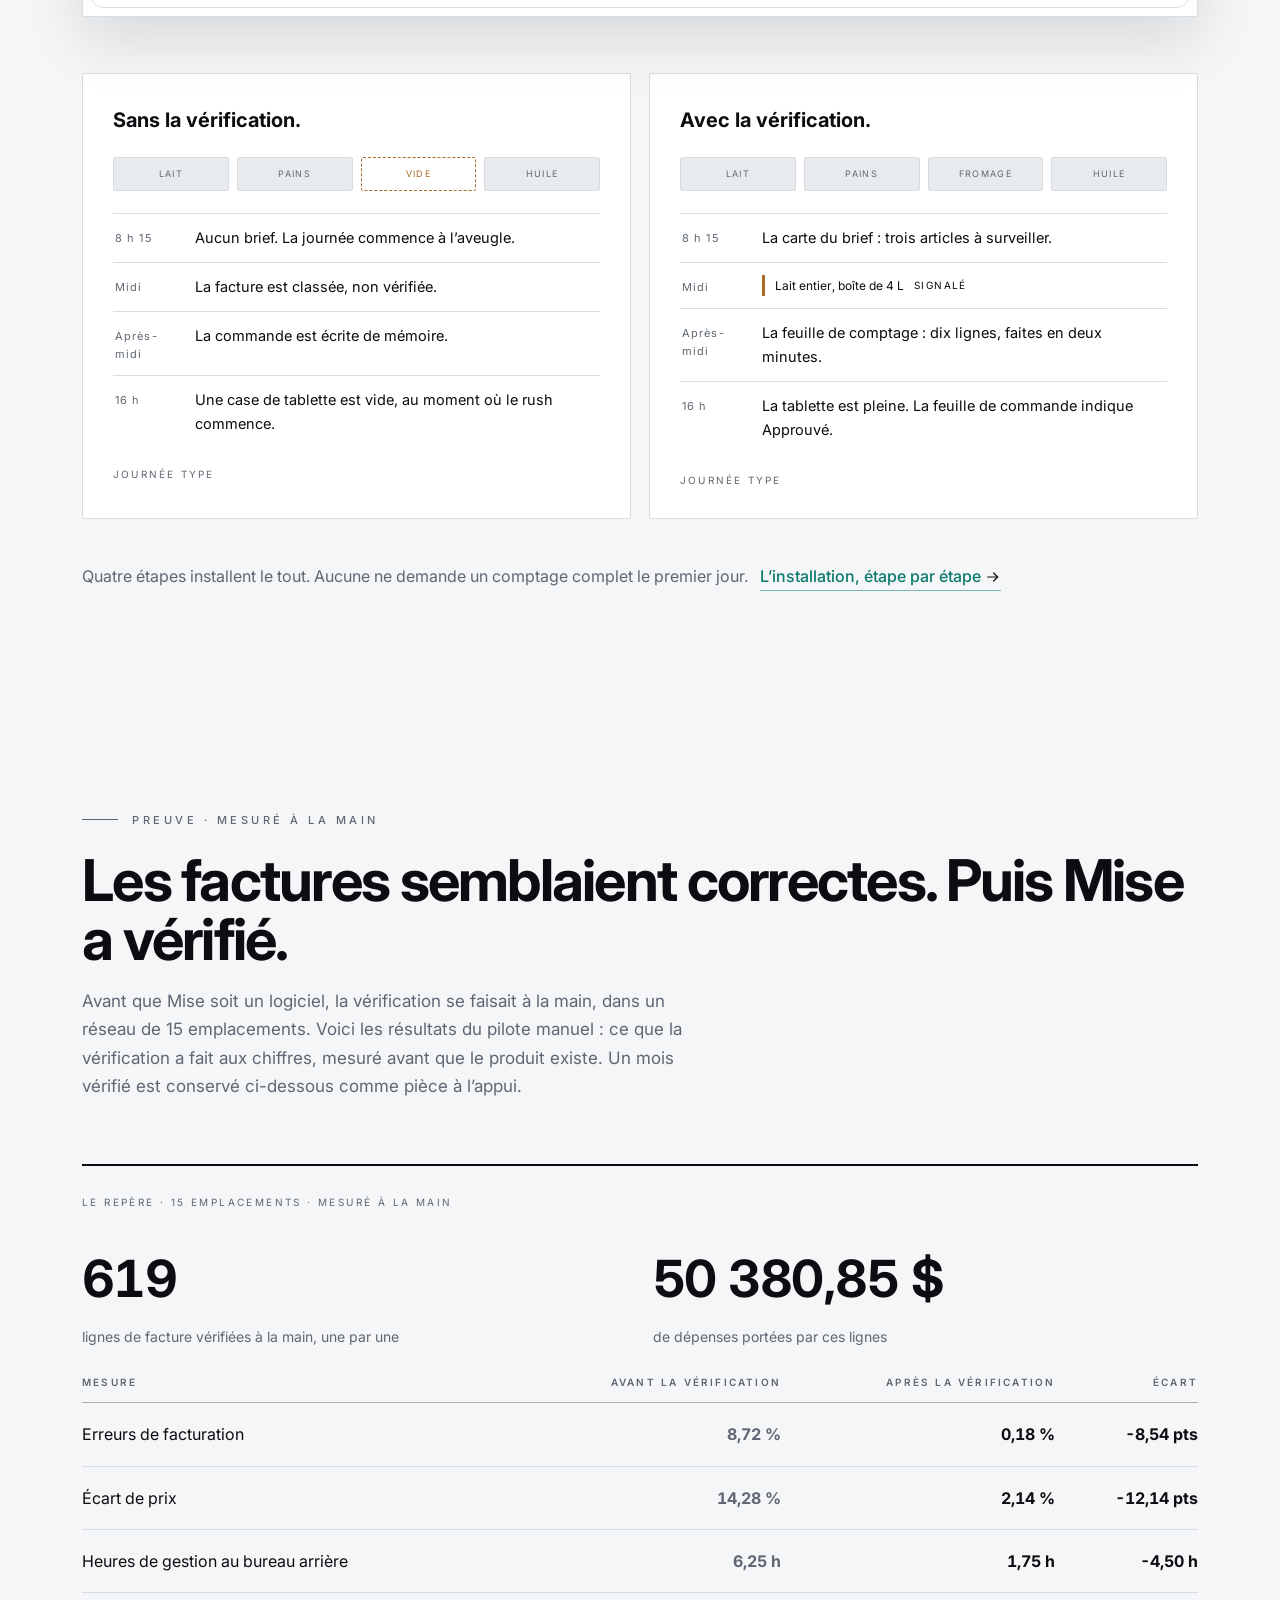
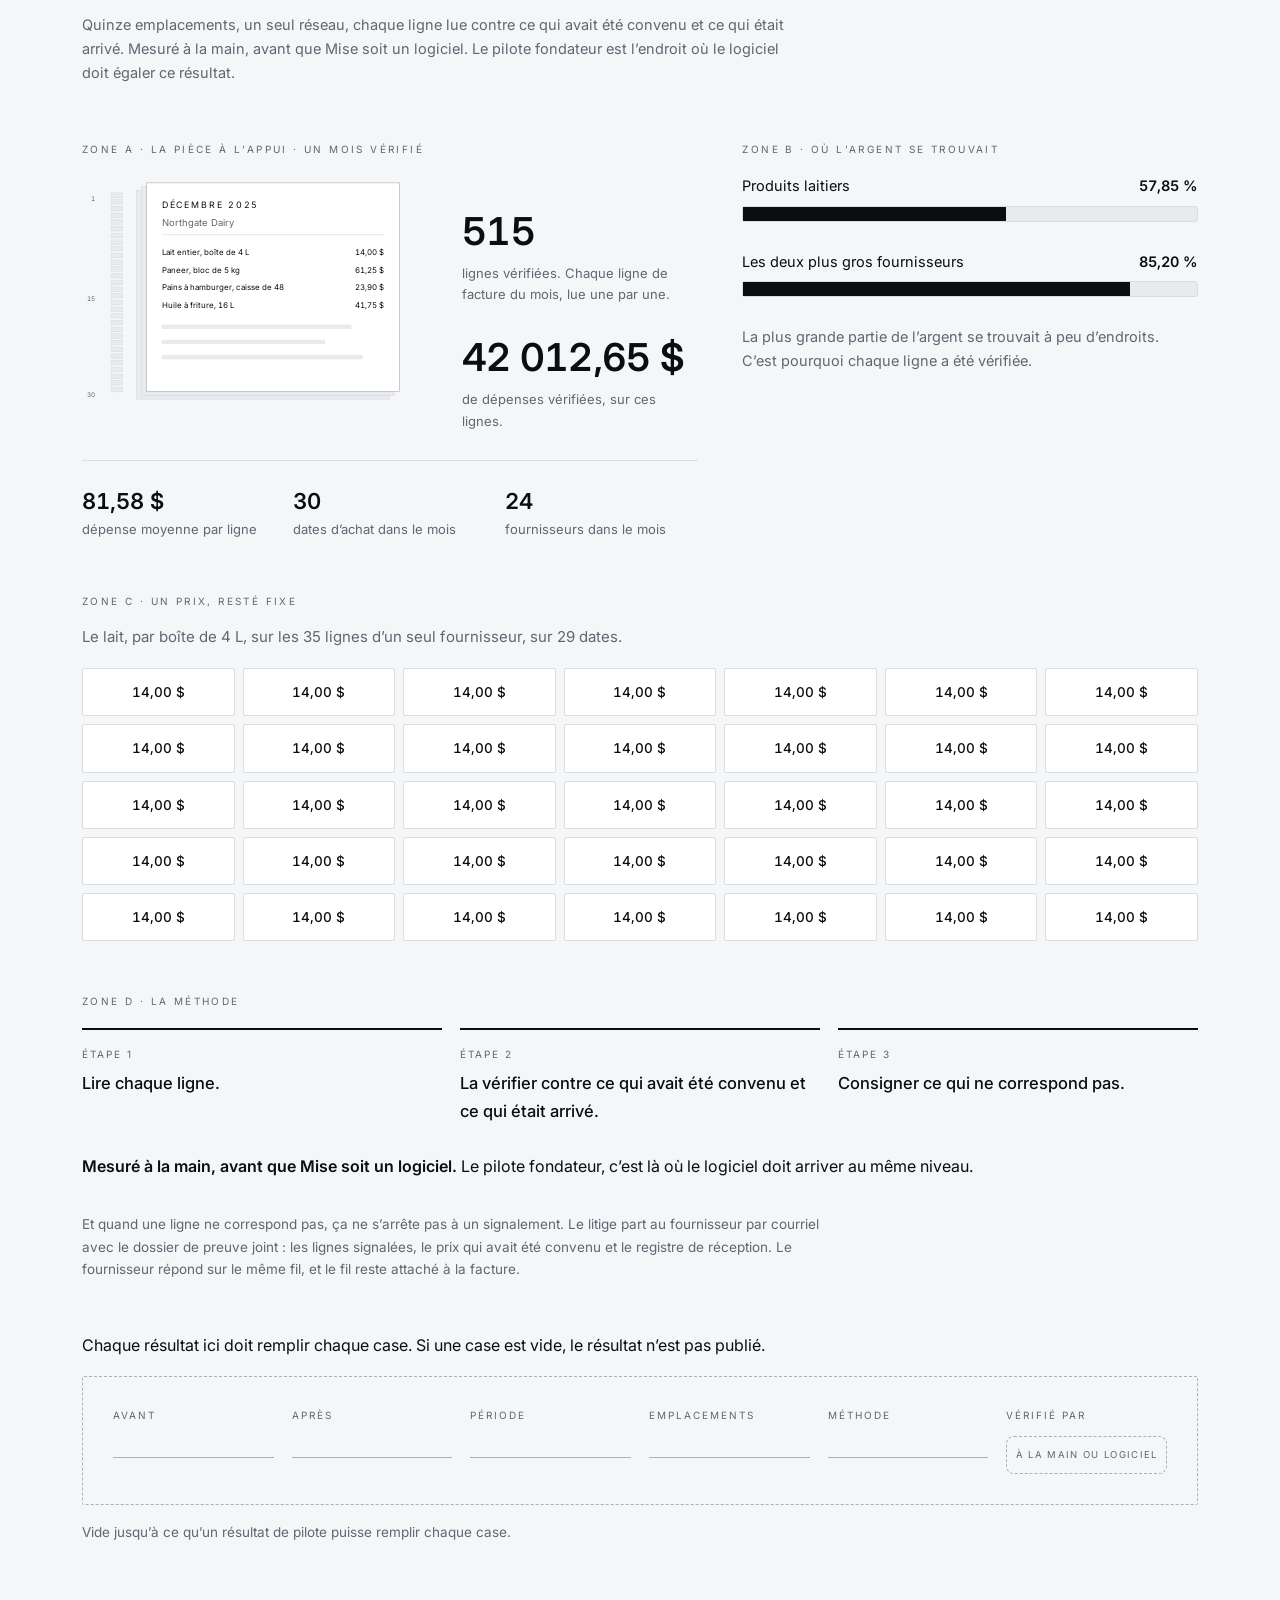
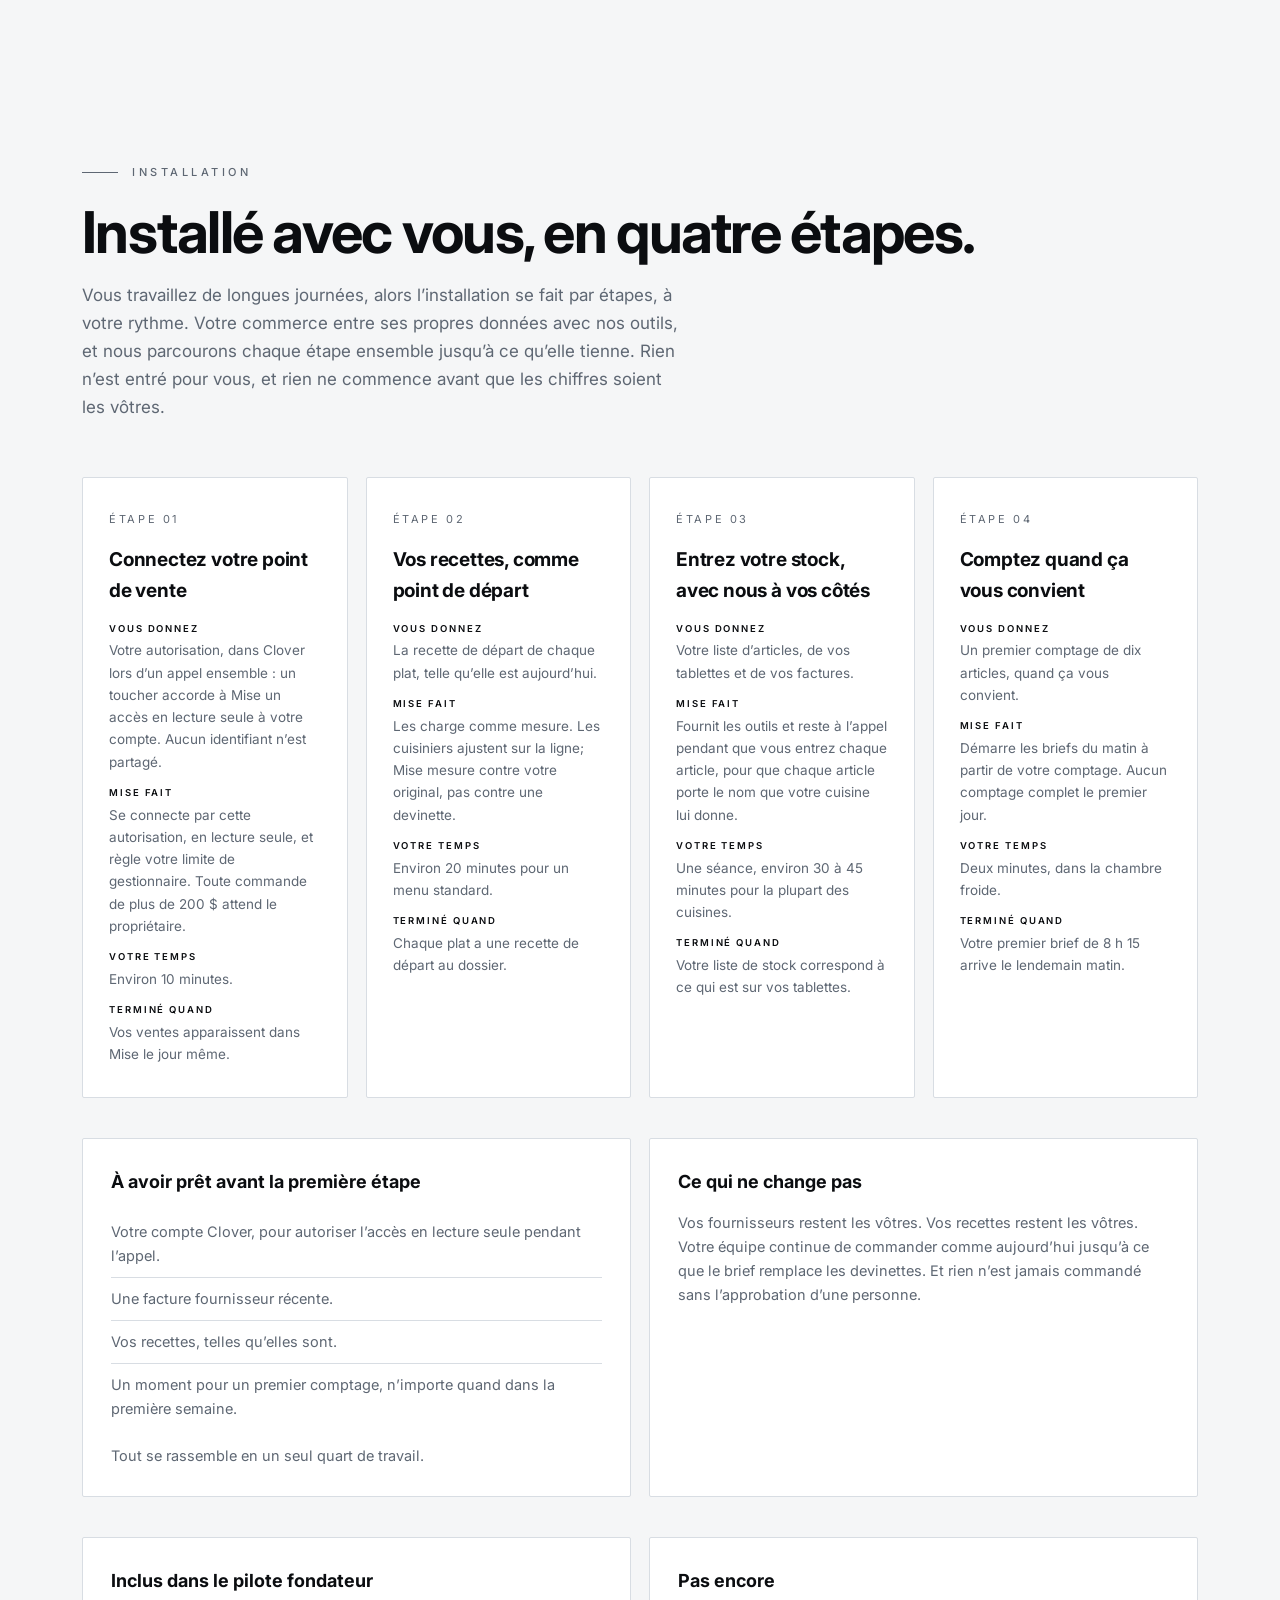
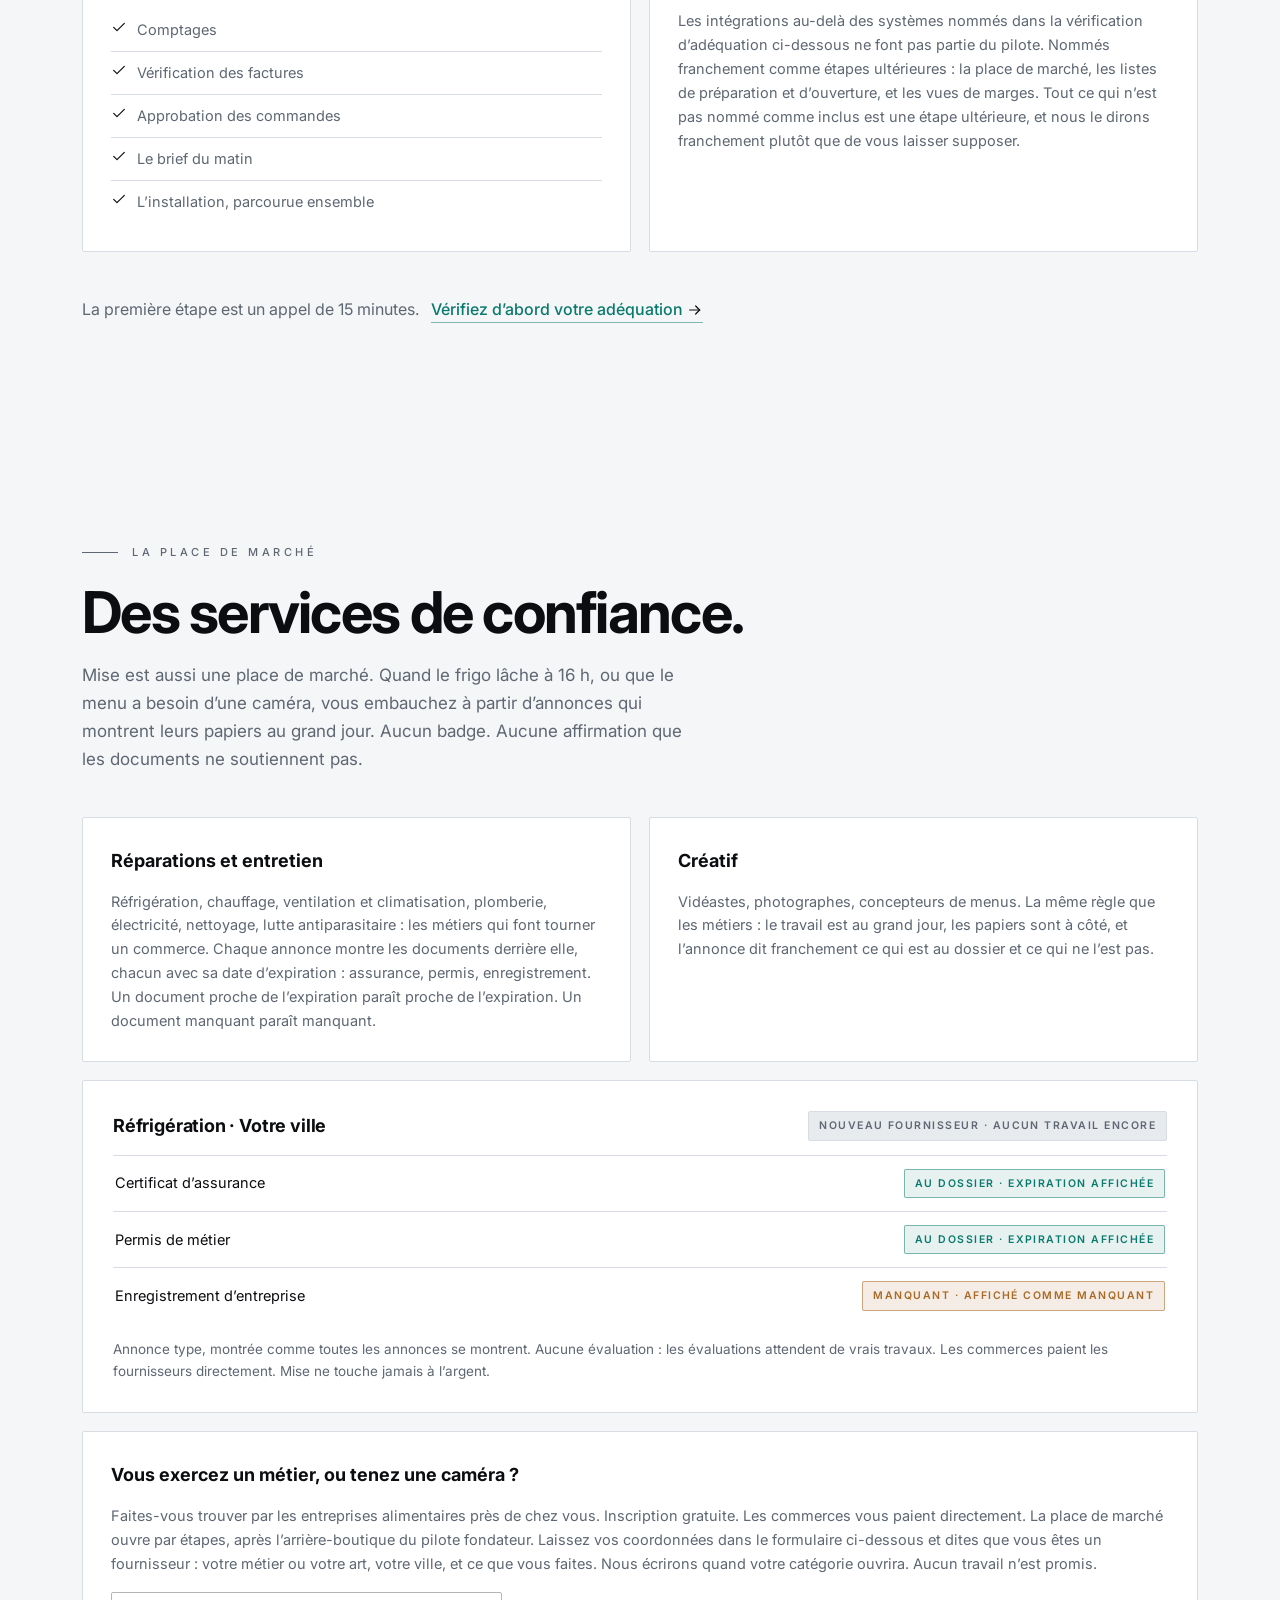
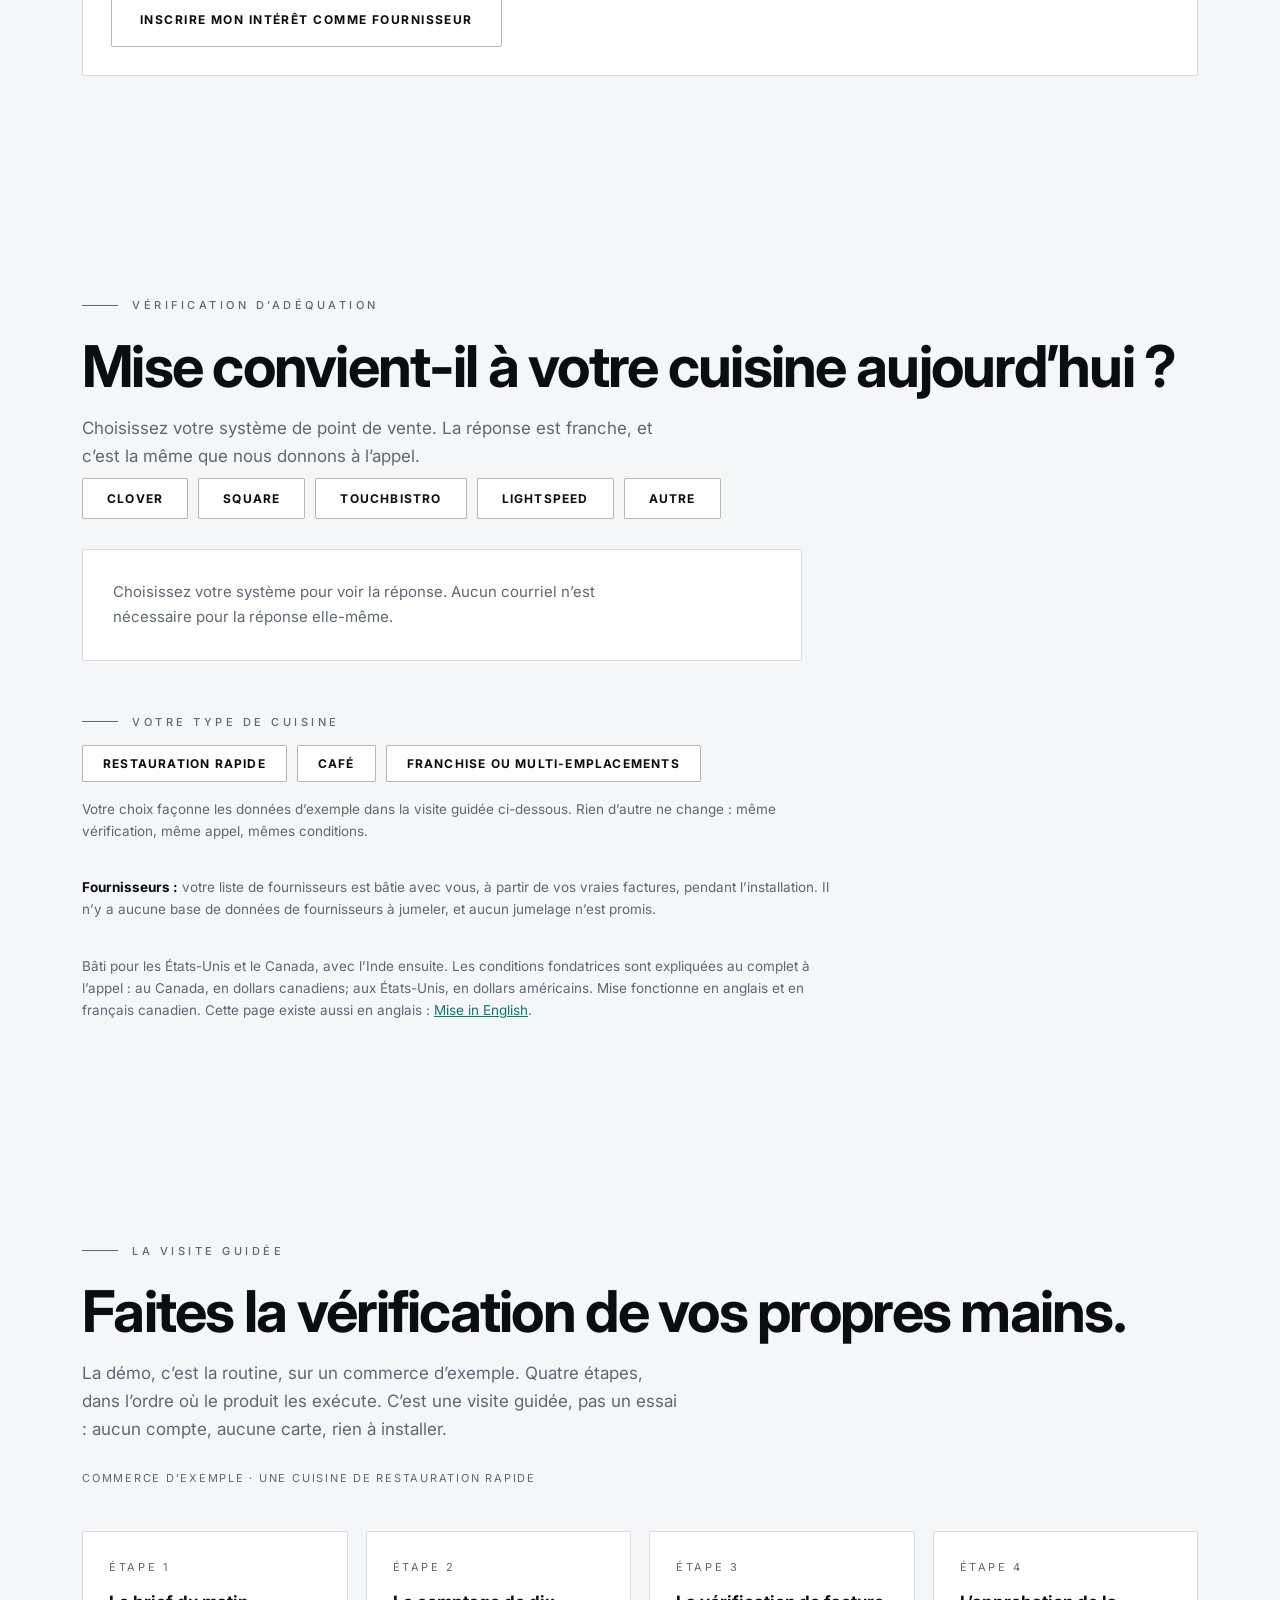
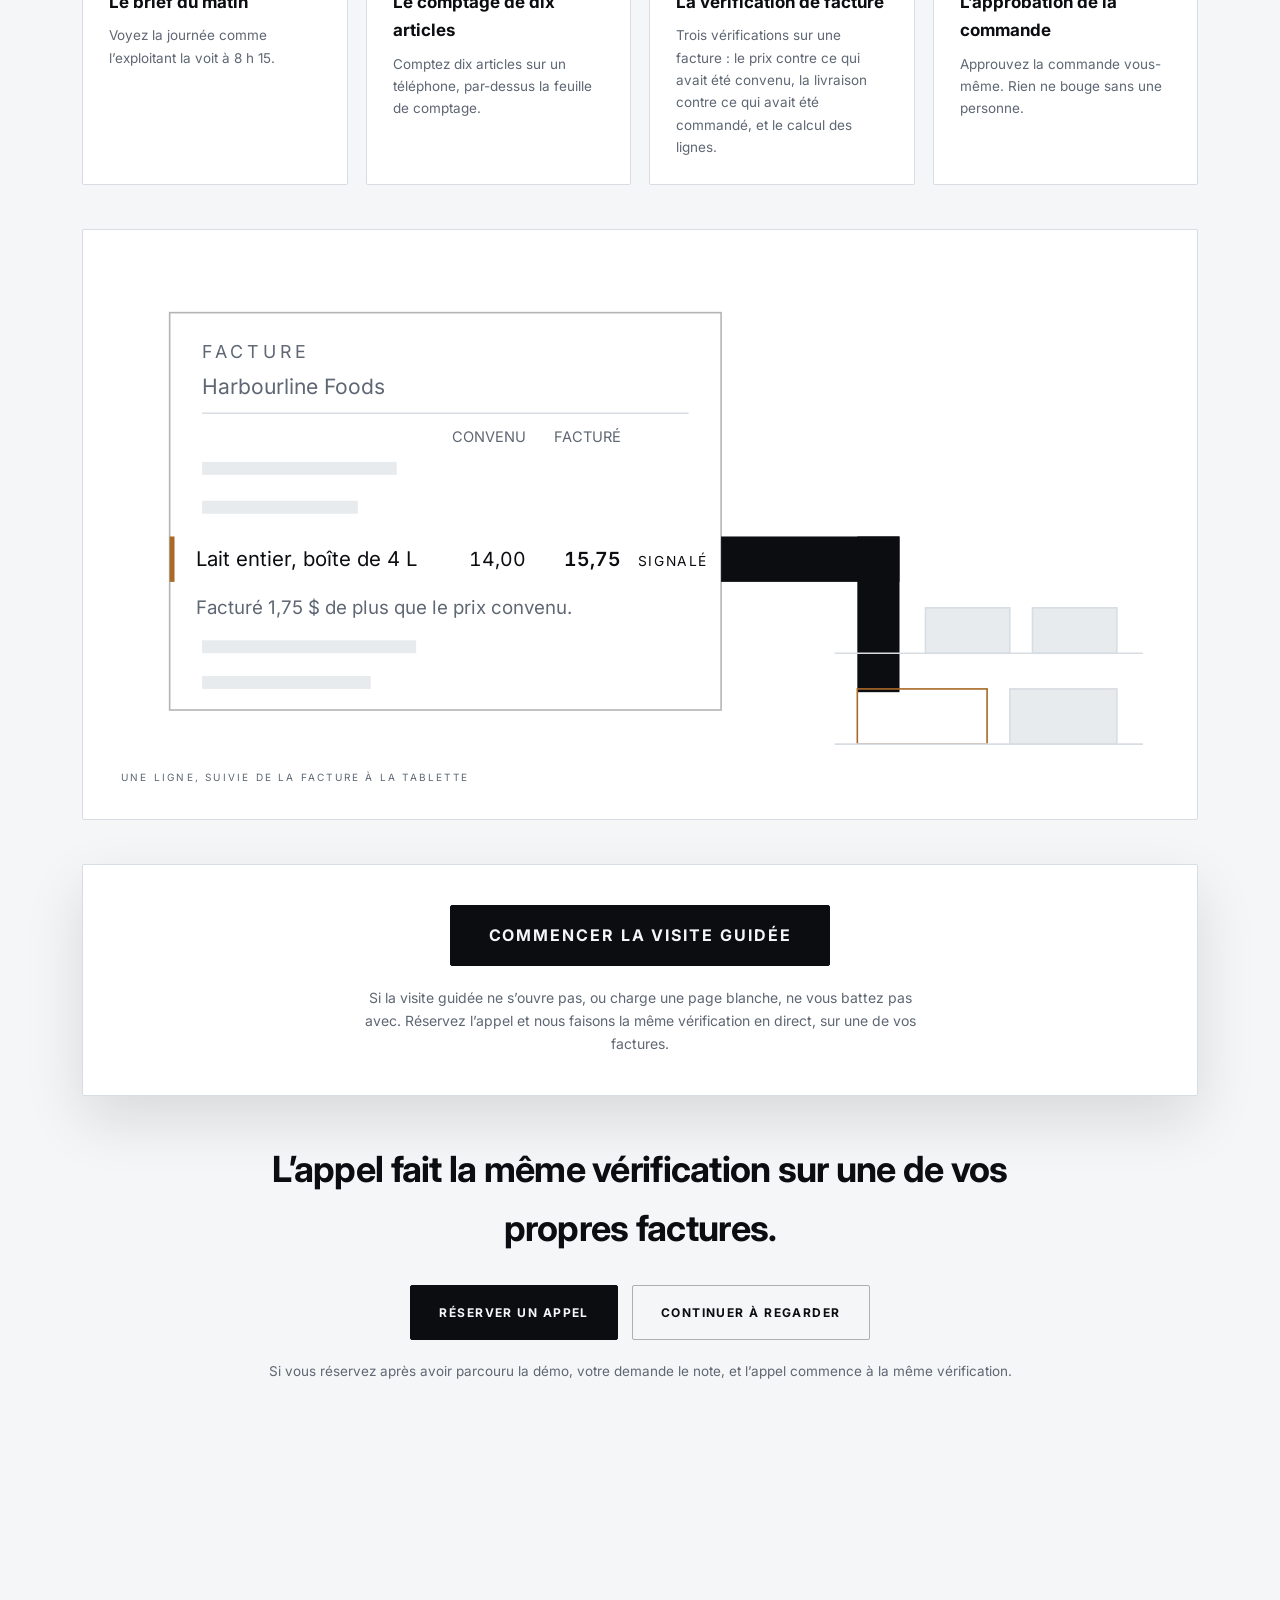
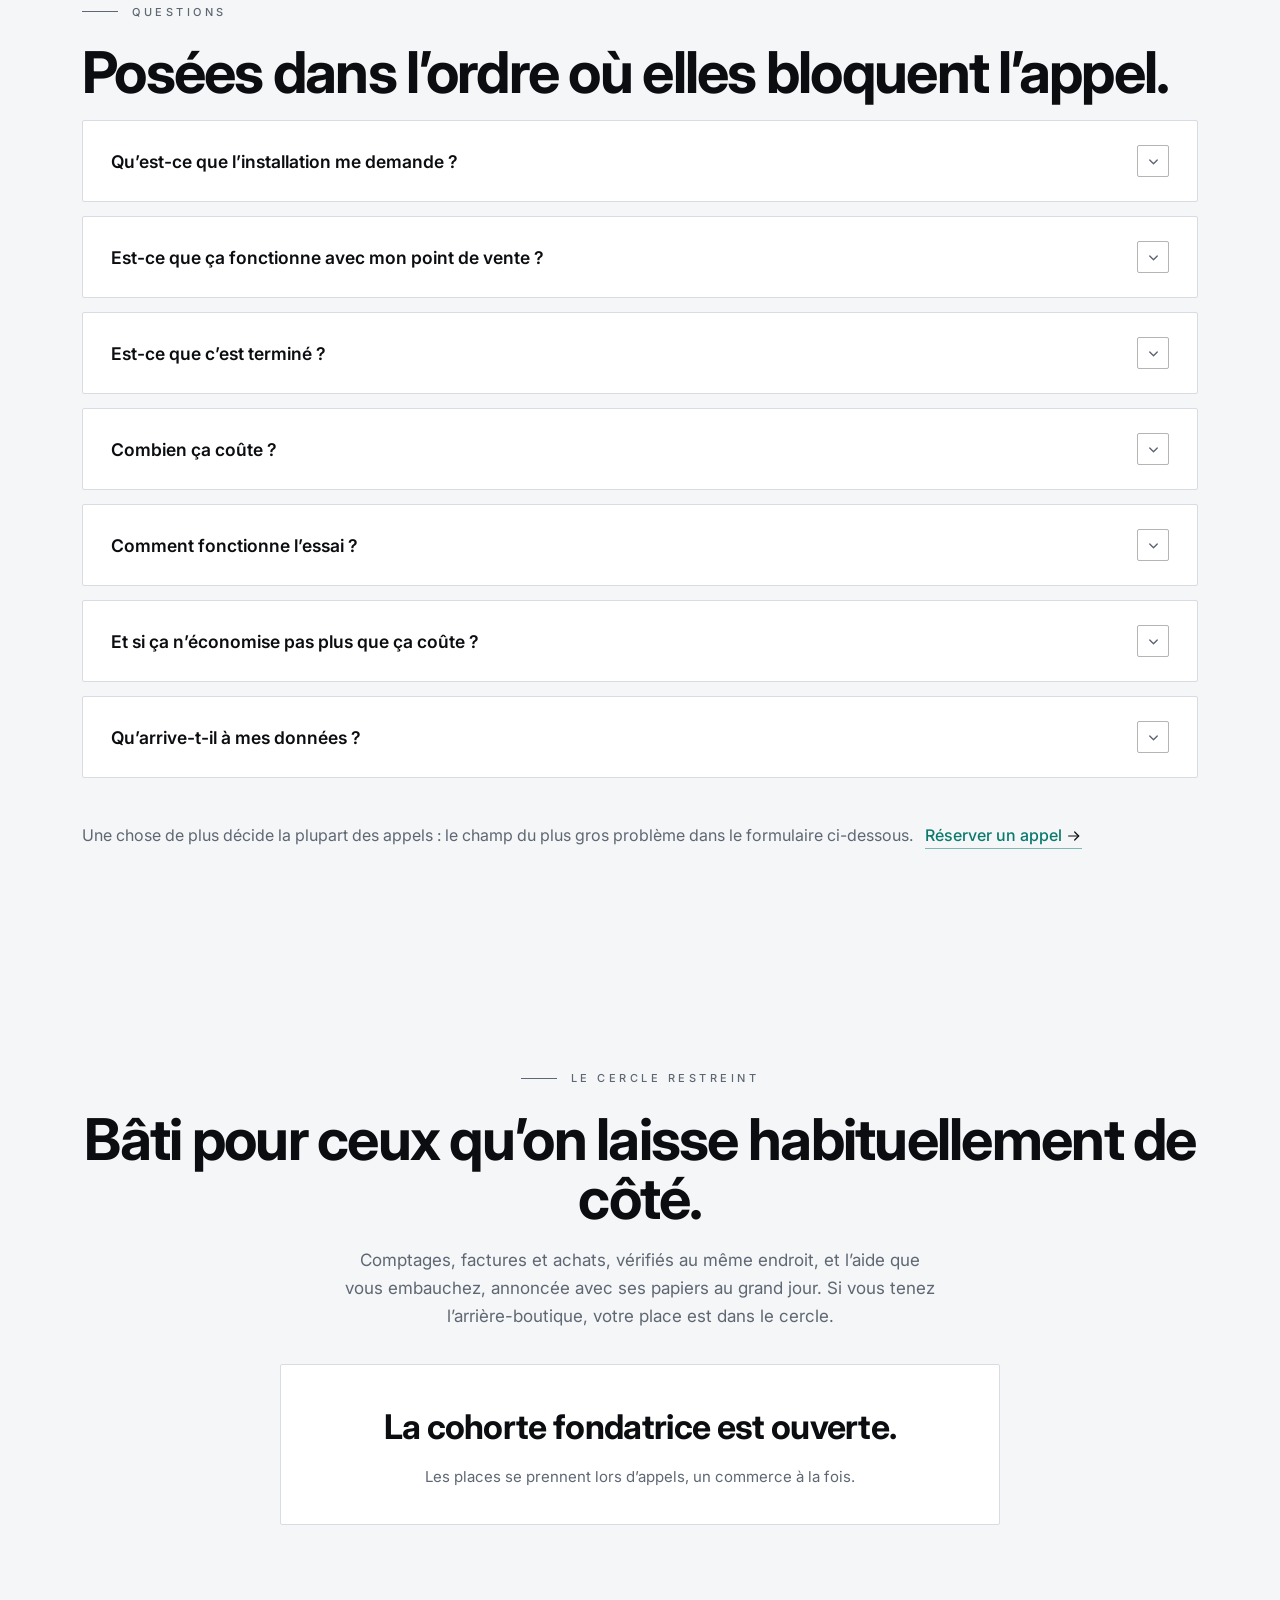
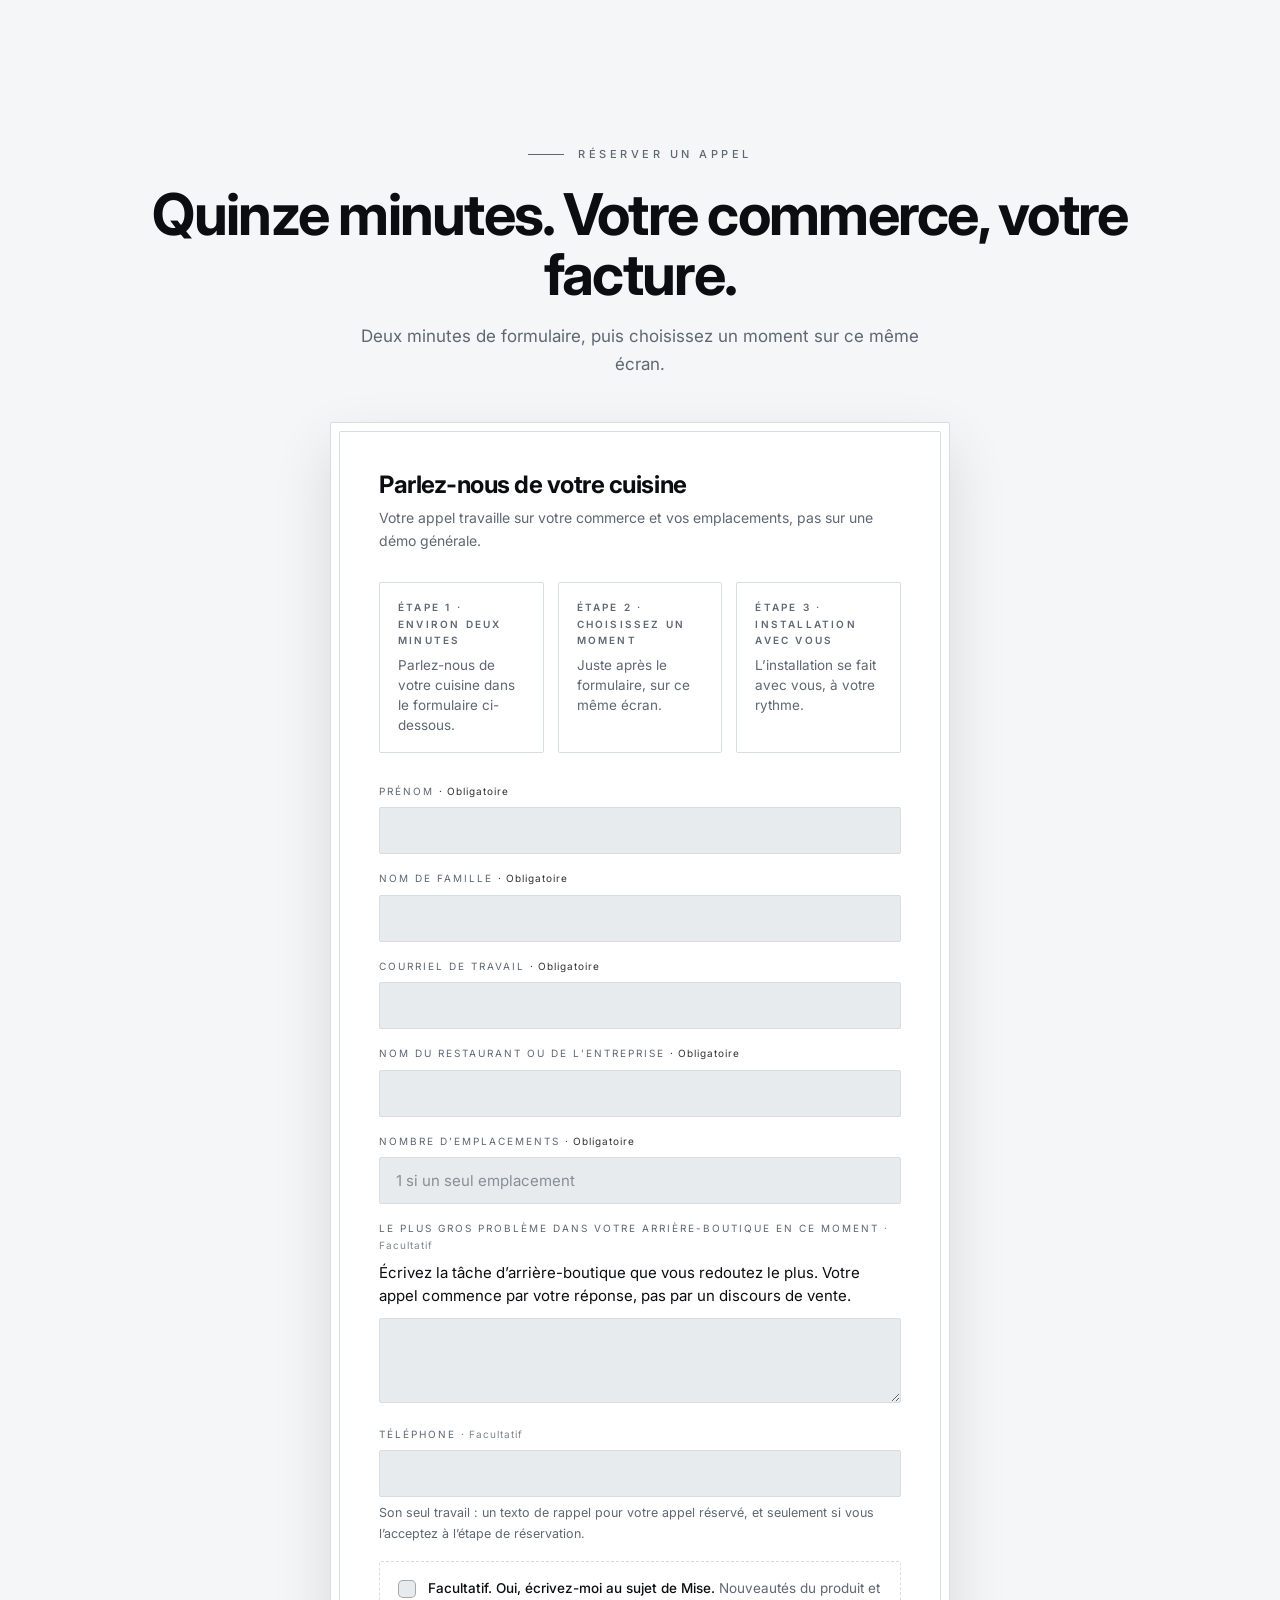
==== commit 4cd7a803: "Add files via upload" ====
--- a/mise-fr.html
+++ b/mise-fr.html
@@ -15,7 +15,11 @@
 <meta name="twitter:description" content="Une routine matinale de 10 minutes pour les cuisines de restauration rapide. Pilote fondateur. Un cercle restreint, pas un lancement.">
 <meta name="twitter:image" content="https://antigrav.si/mise-og.png">
 <link rel="canonical" href="https://antigrav.si/mise-fr">
+<link rel="alternate" type="text/markdown" href="https://antigrav.si/mise-fr.md" />
+<link rel="describedby" href="https://antigrav.si/llms.txt">
 <link rel="alternate" hreflang="en" href="https://antigrav.si/mise">
+<link rel="alternate" hreflang="fr-CA" href="https://antigrav.si/mise-fr">
+<link rel="alternate" hreflang="x-default" href="https://antigrav.si/mise">
 <meta name="robots" content="index, follow">
 <link rel="icon" href="data:image/svg+xml,%3Csvg xmlns='http://www.w3.org/2000/svg' viewBox='0 0 100 100'%3E%3Crect width='100' height='100' rx='22' fill='%2305070A'/%3E%3Crect x='31.4' y='18.3' width='37.5' height='3.9' fill='%23FFFFFF'/%3E%3Cpath d='M50 27.5L22.95 83.3L31.37 83.3L50 36.3L68.63 83.3L77.05 83.3Z' fill='%23FFFFFF'/%3E%3C/svg%3E">
 <link rel="preconnect" href="https://fonts.googleapis.com">
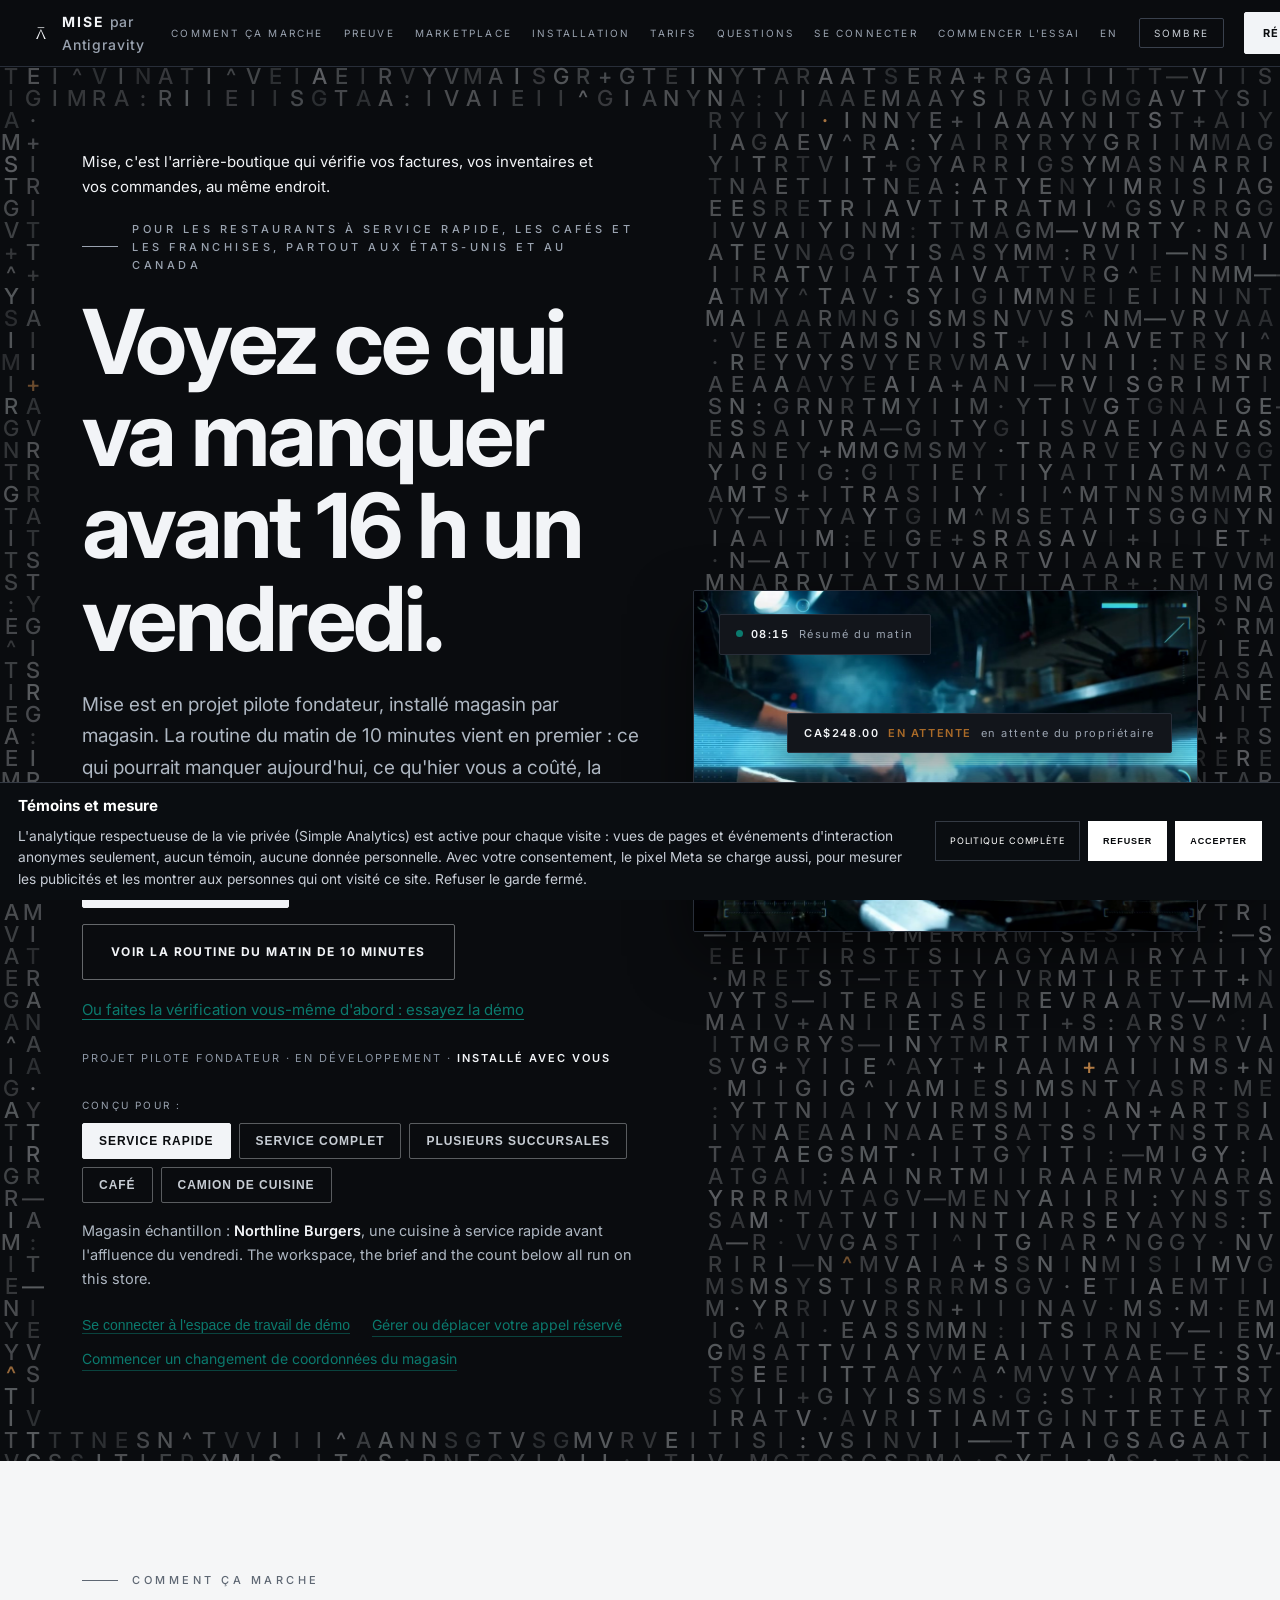
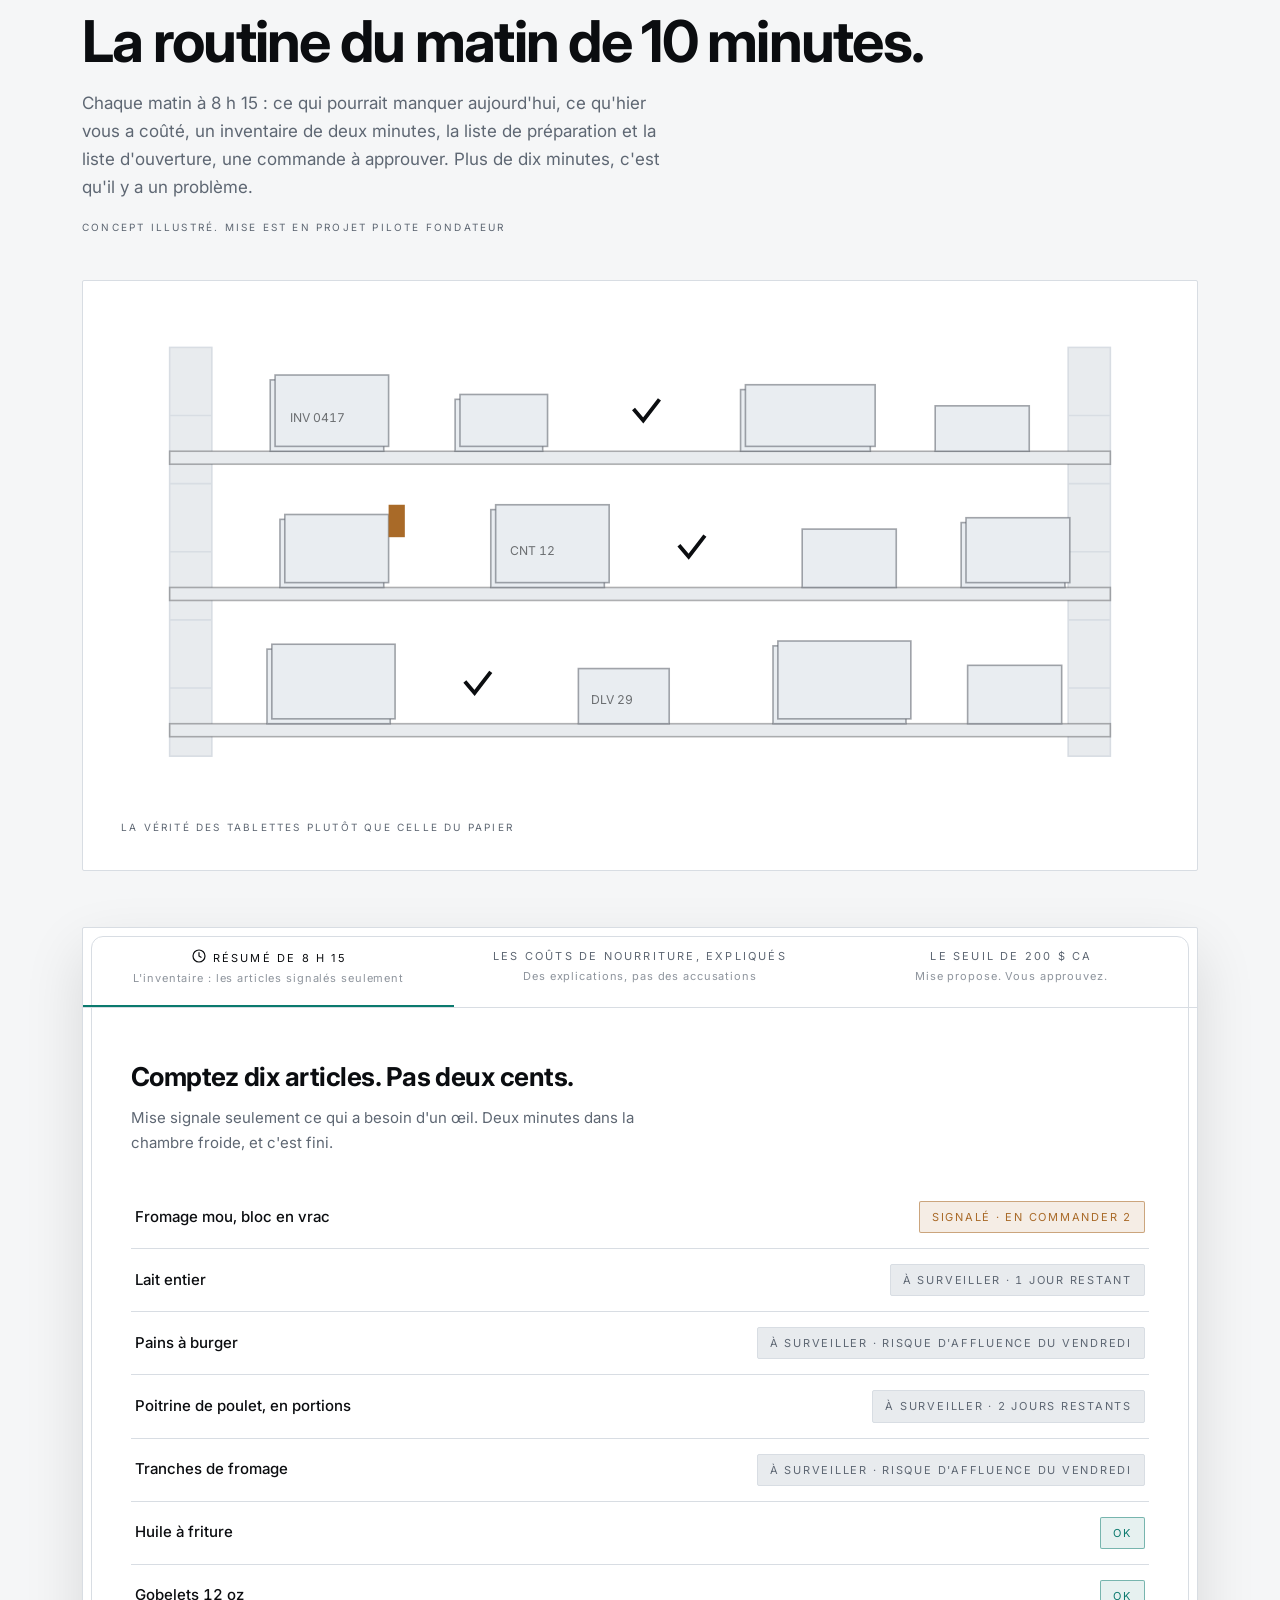
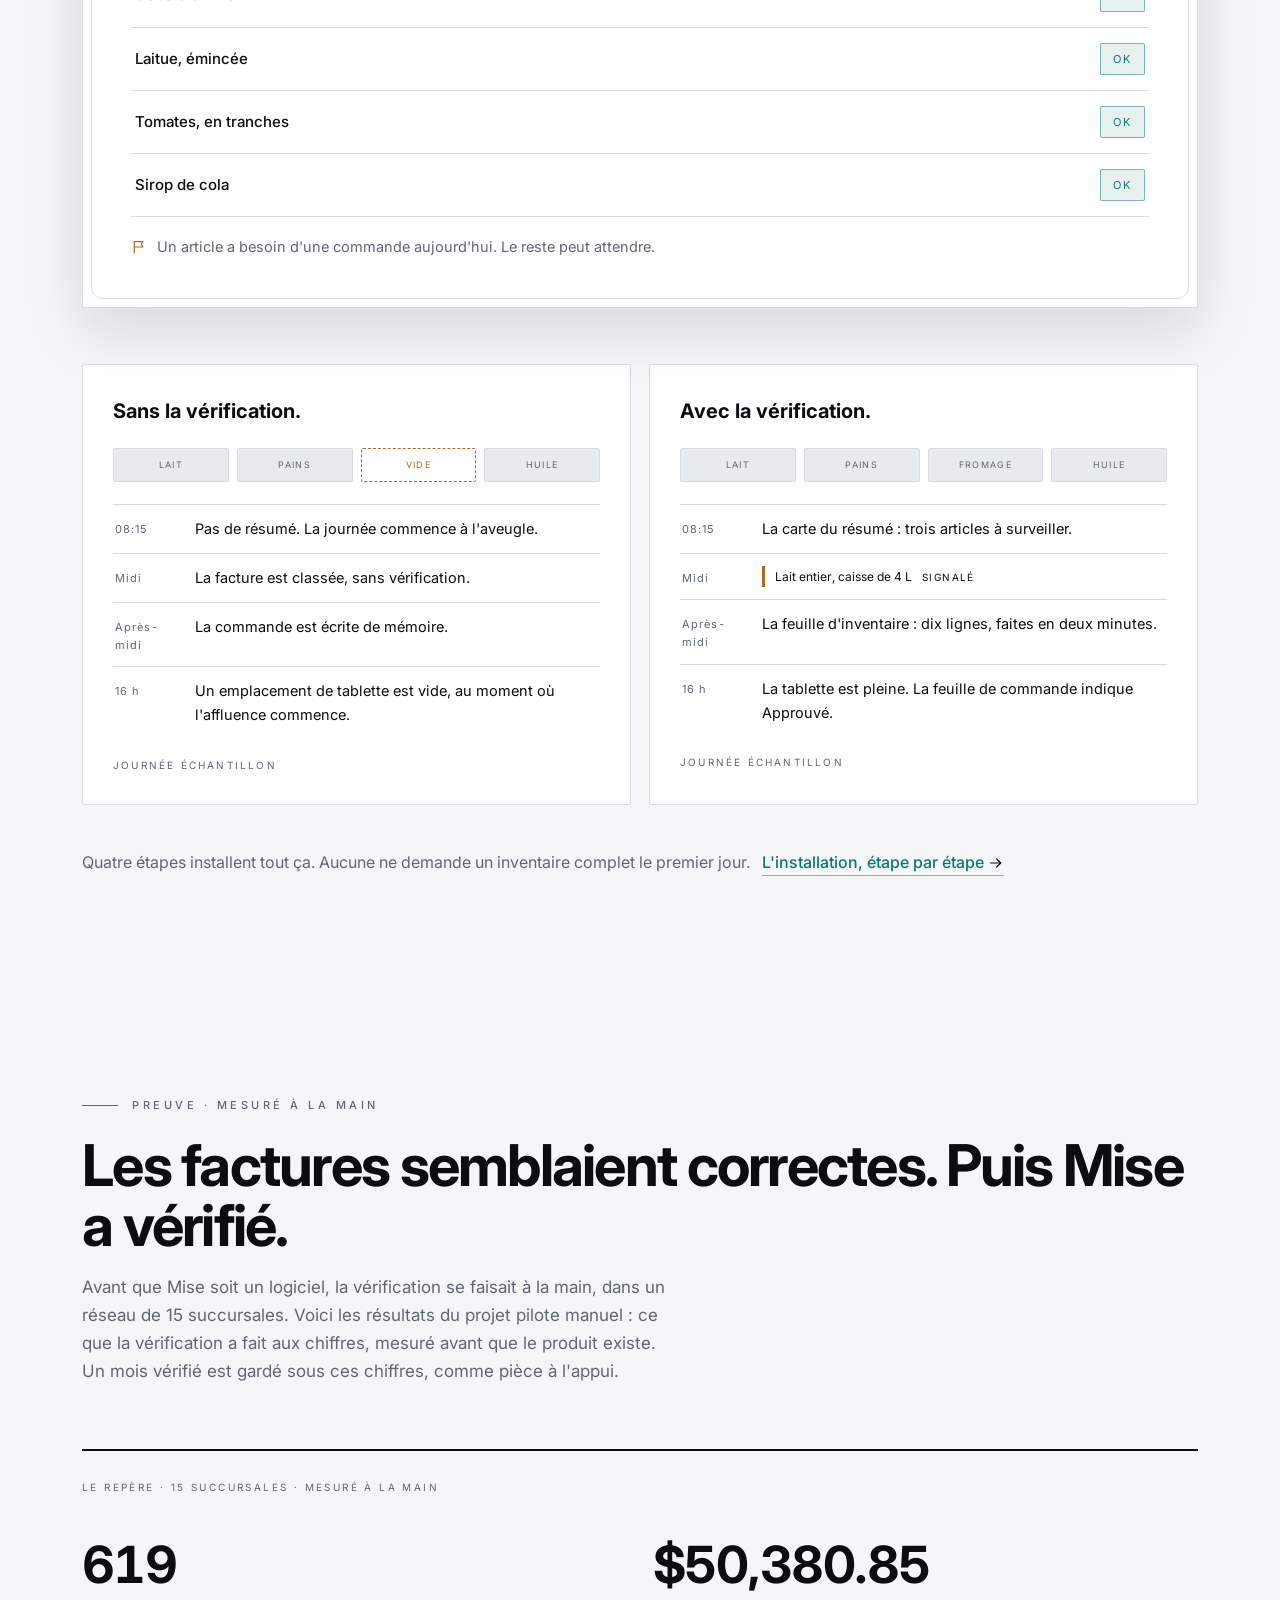
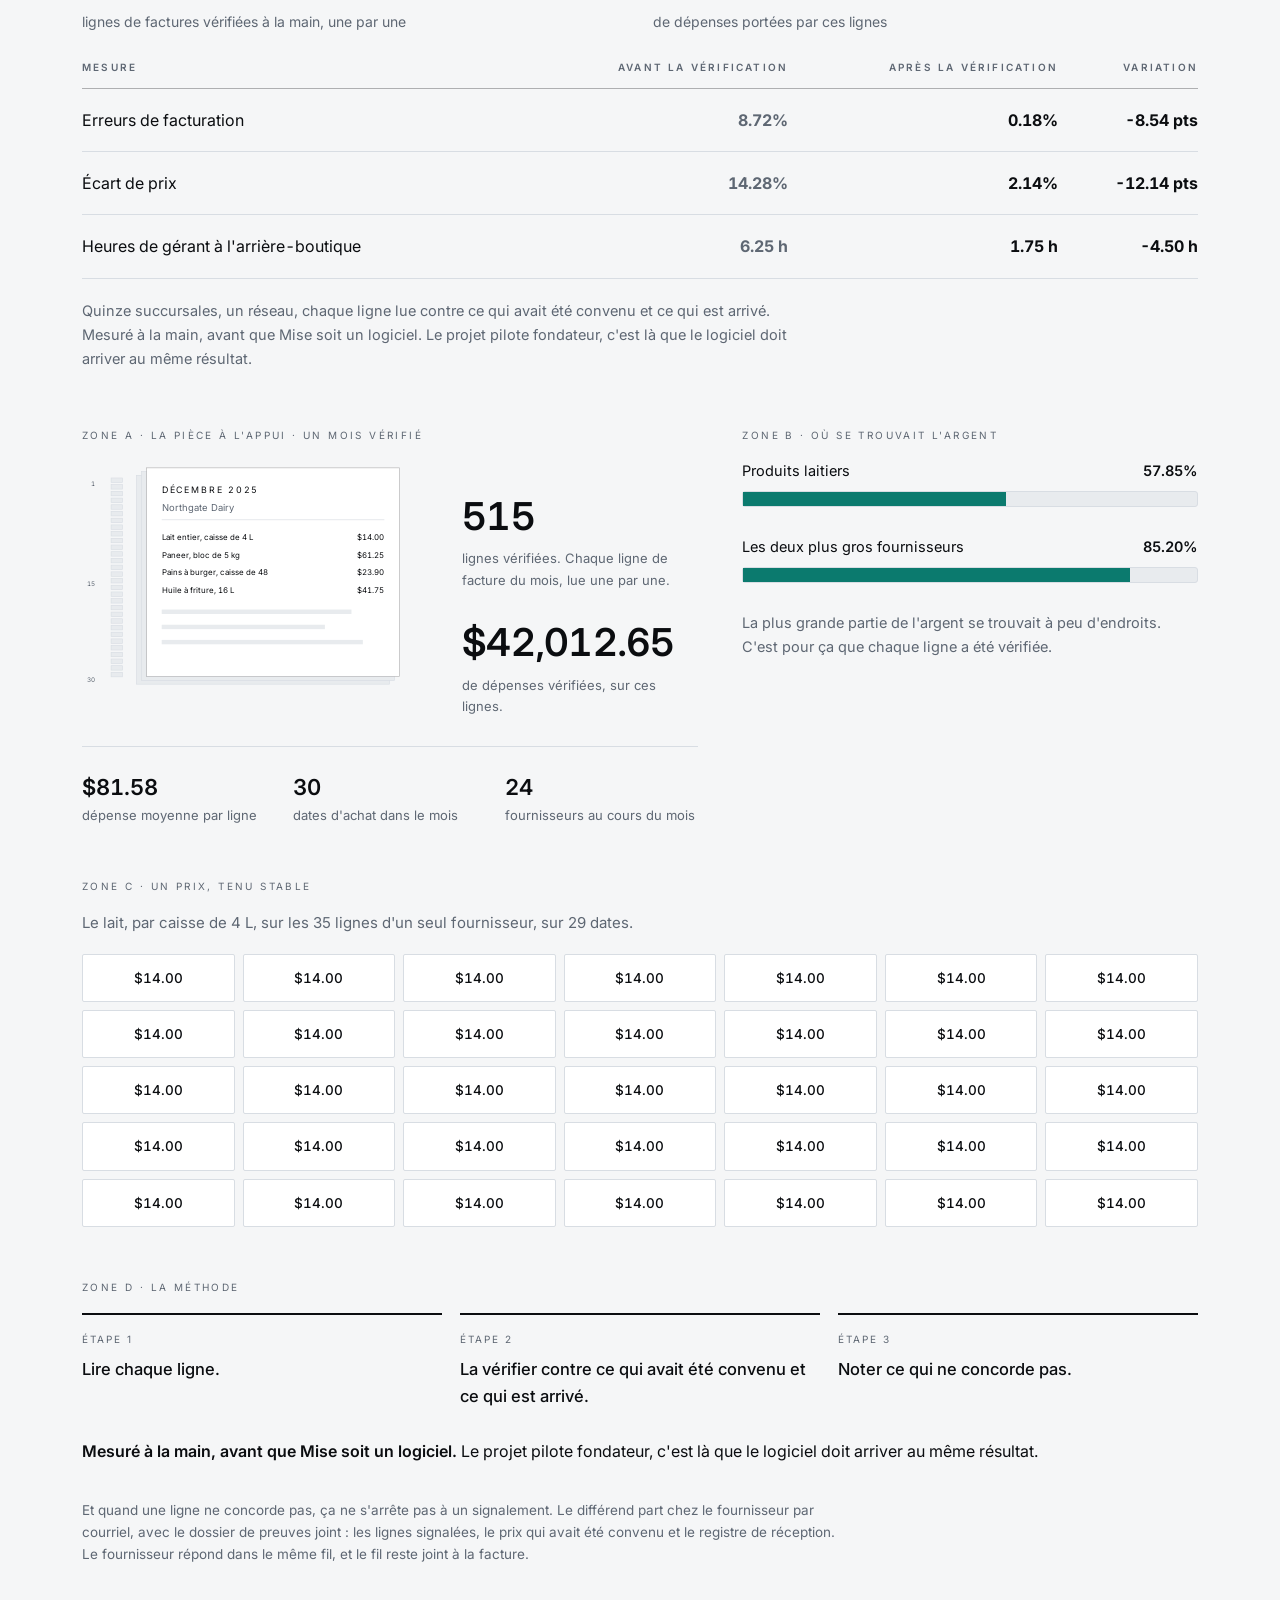
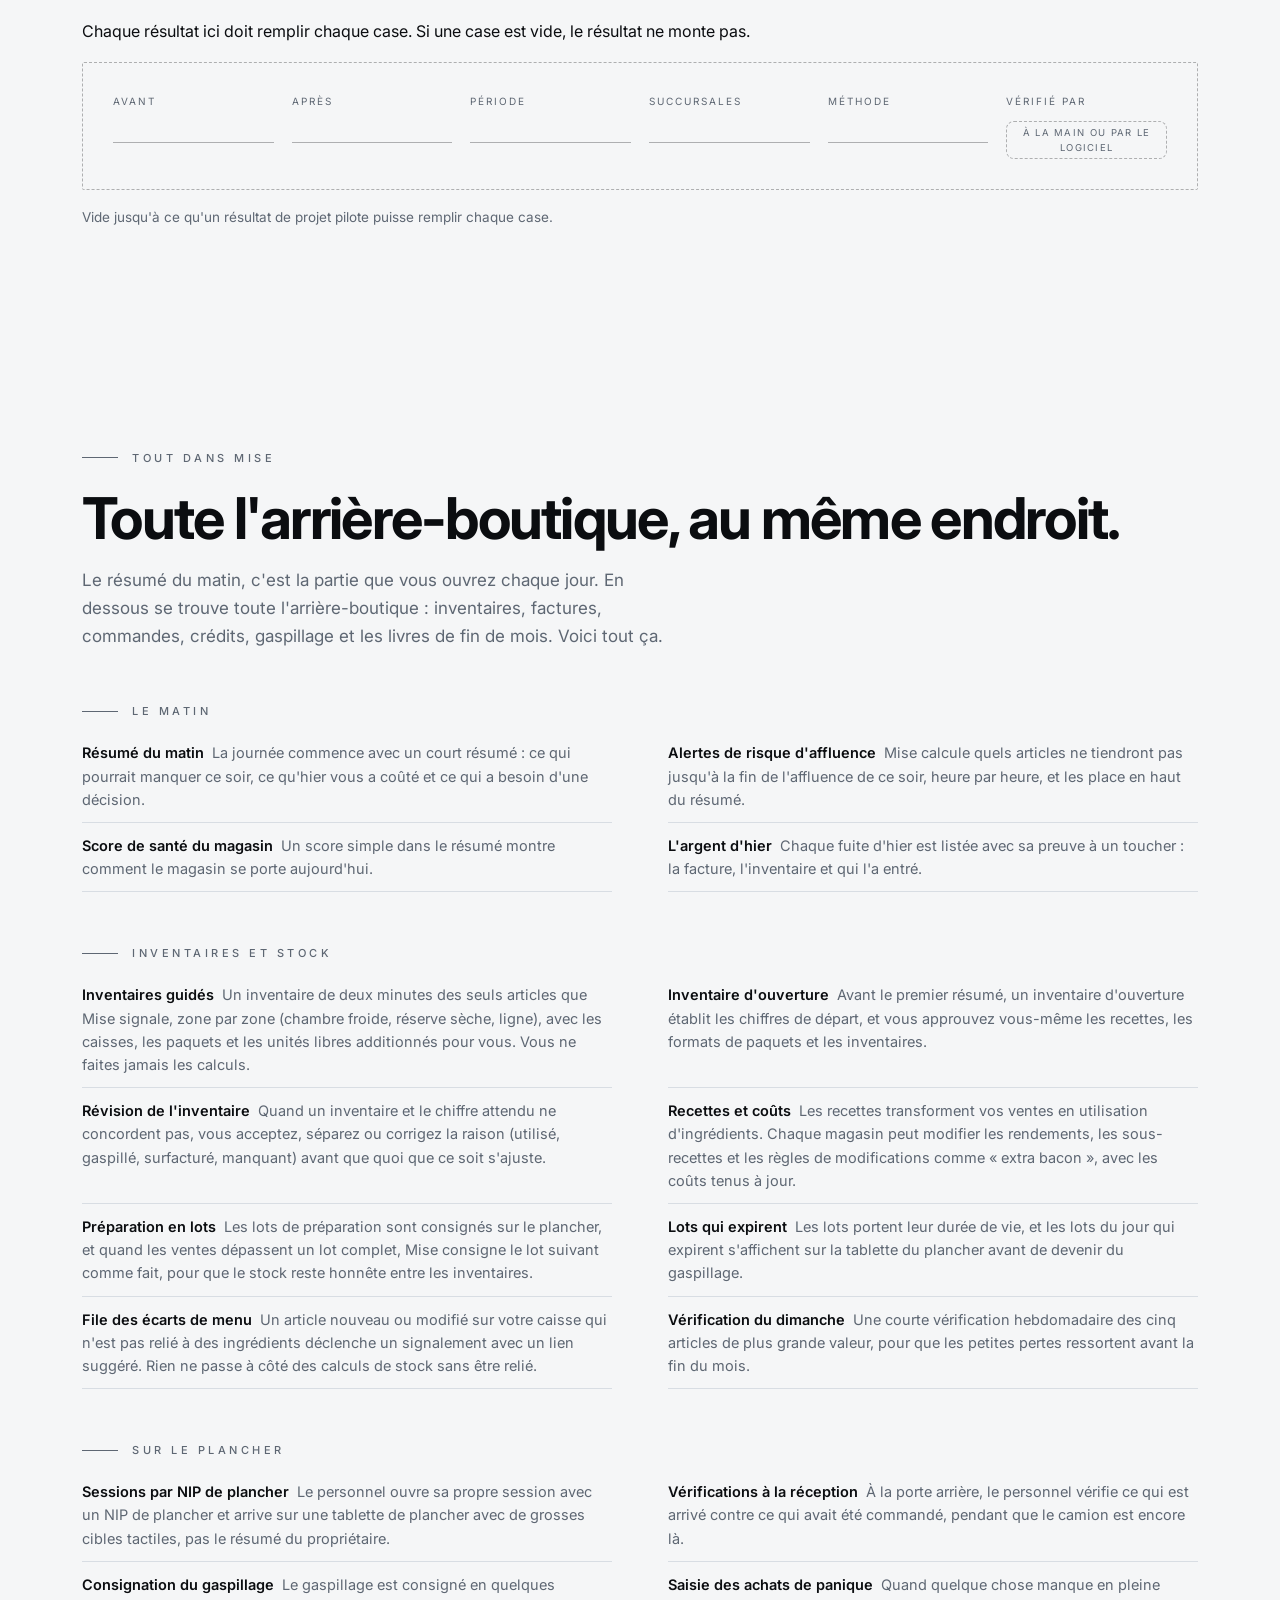
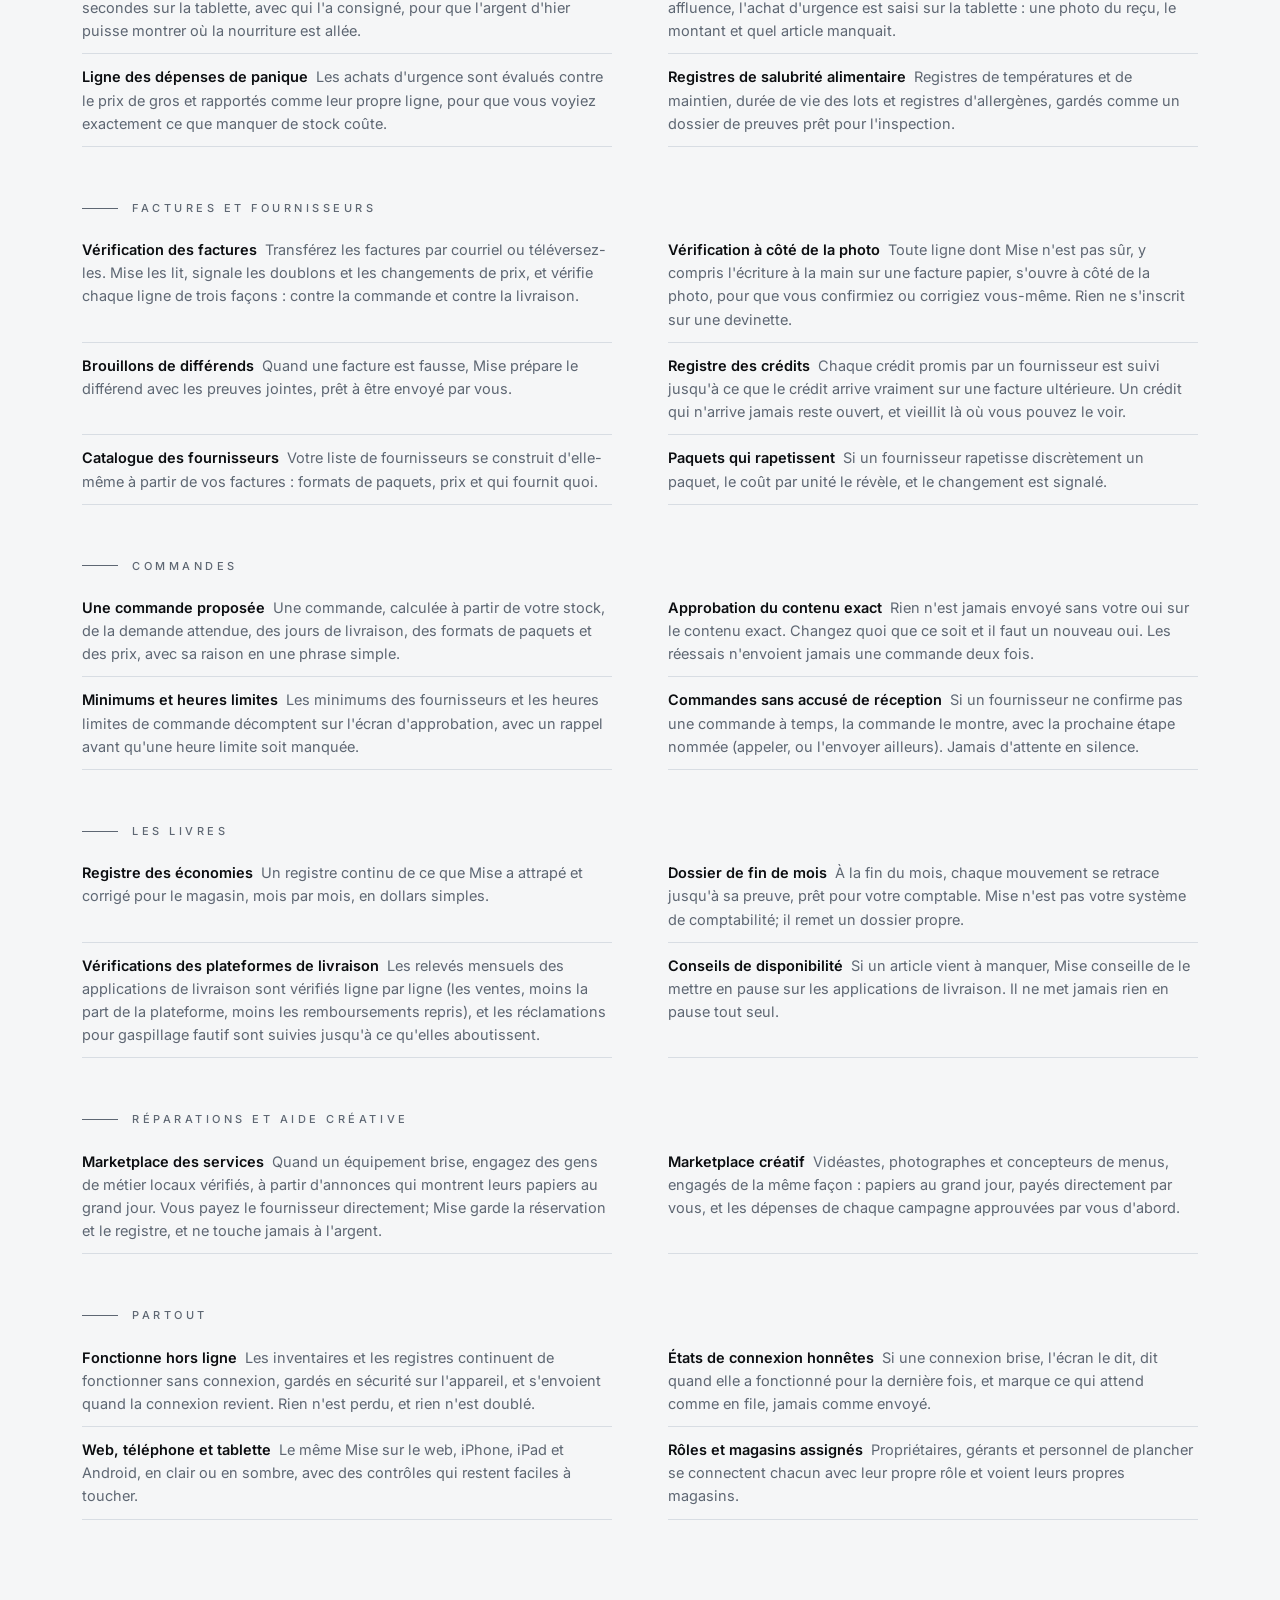
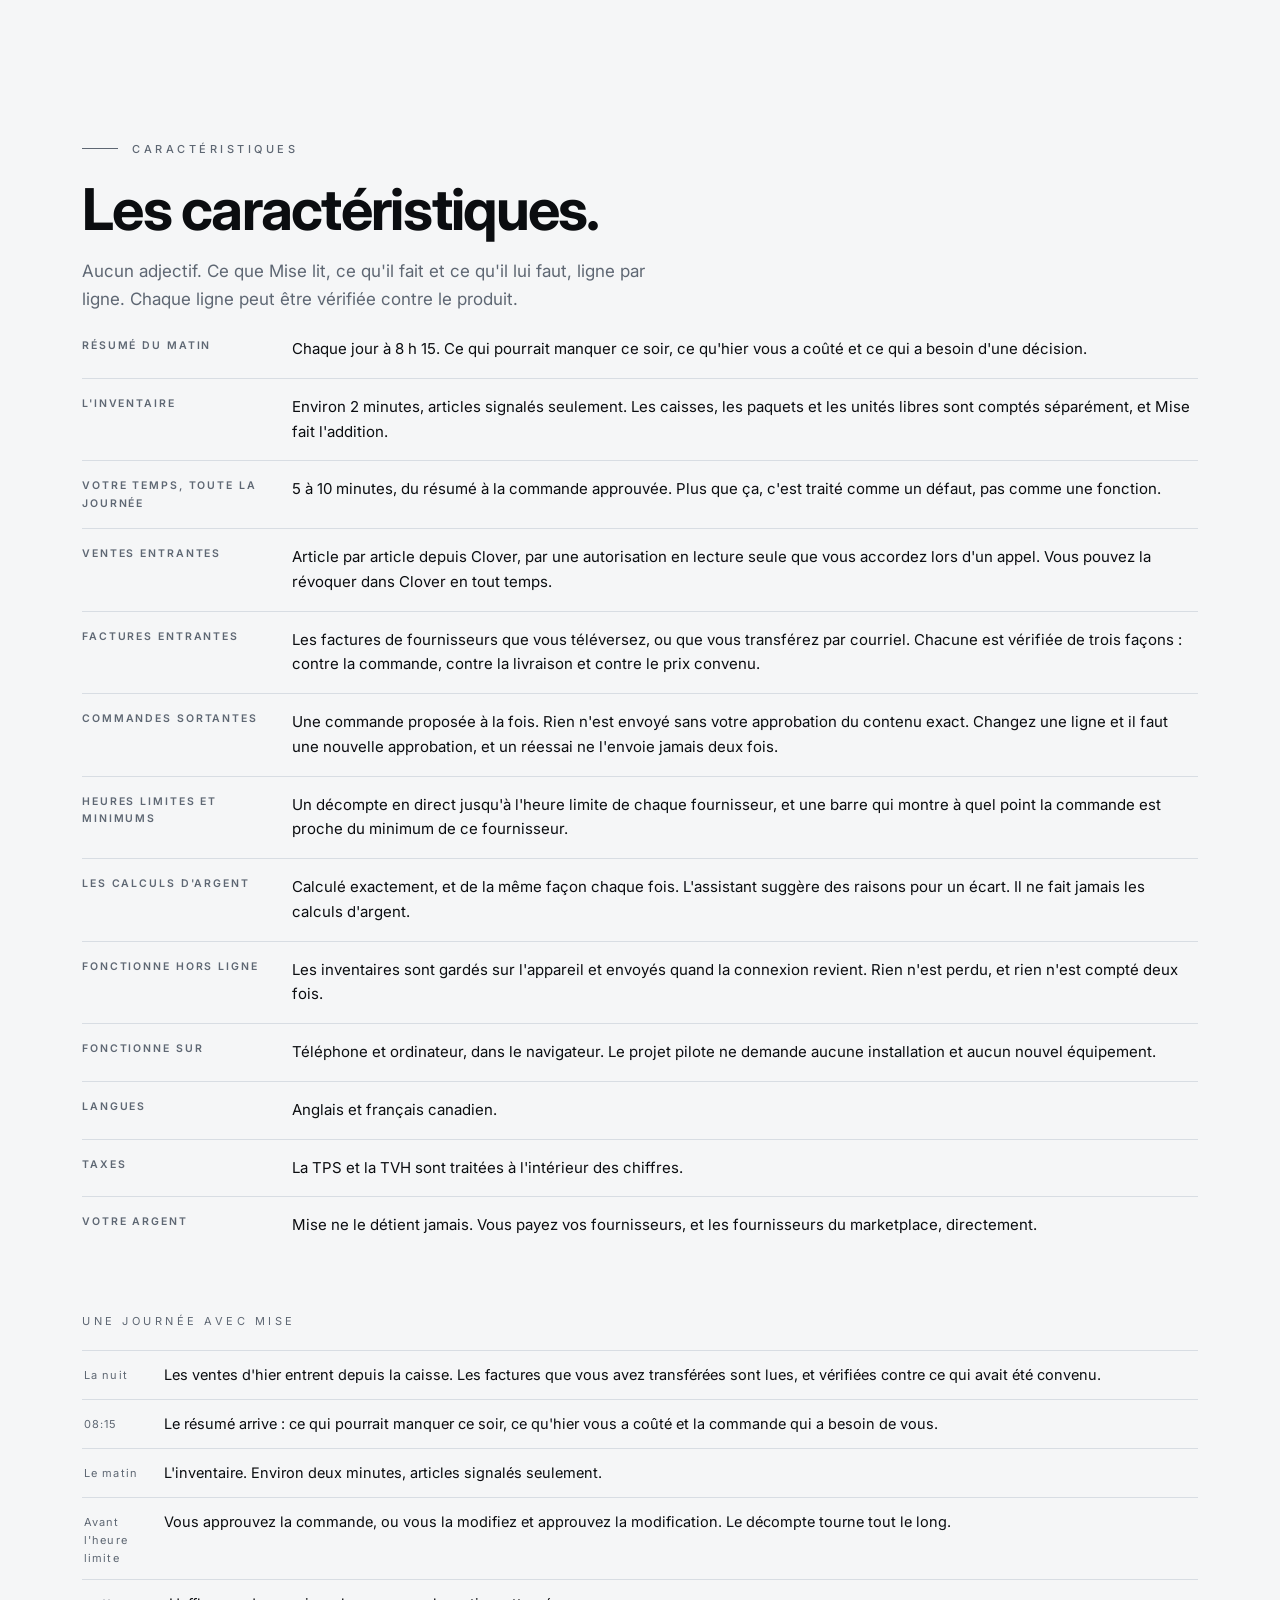
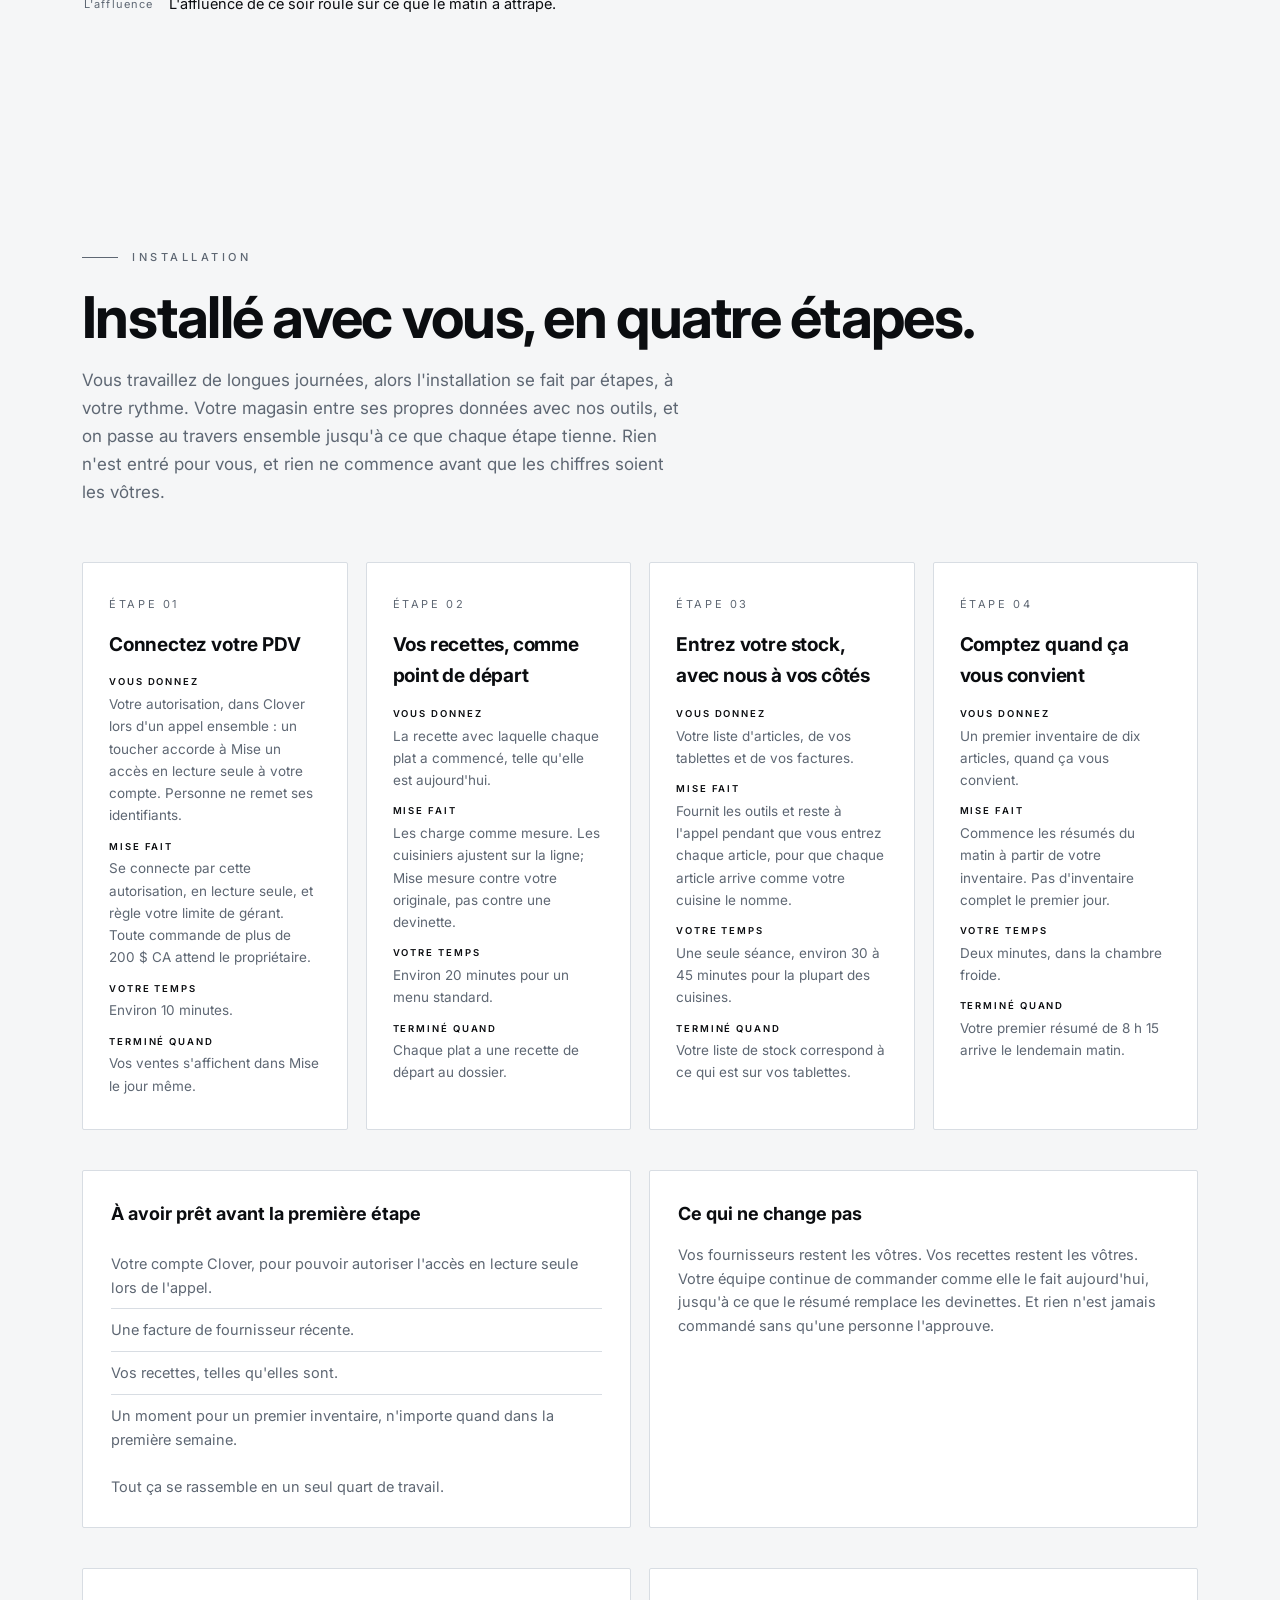
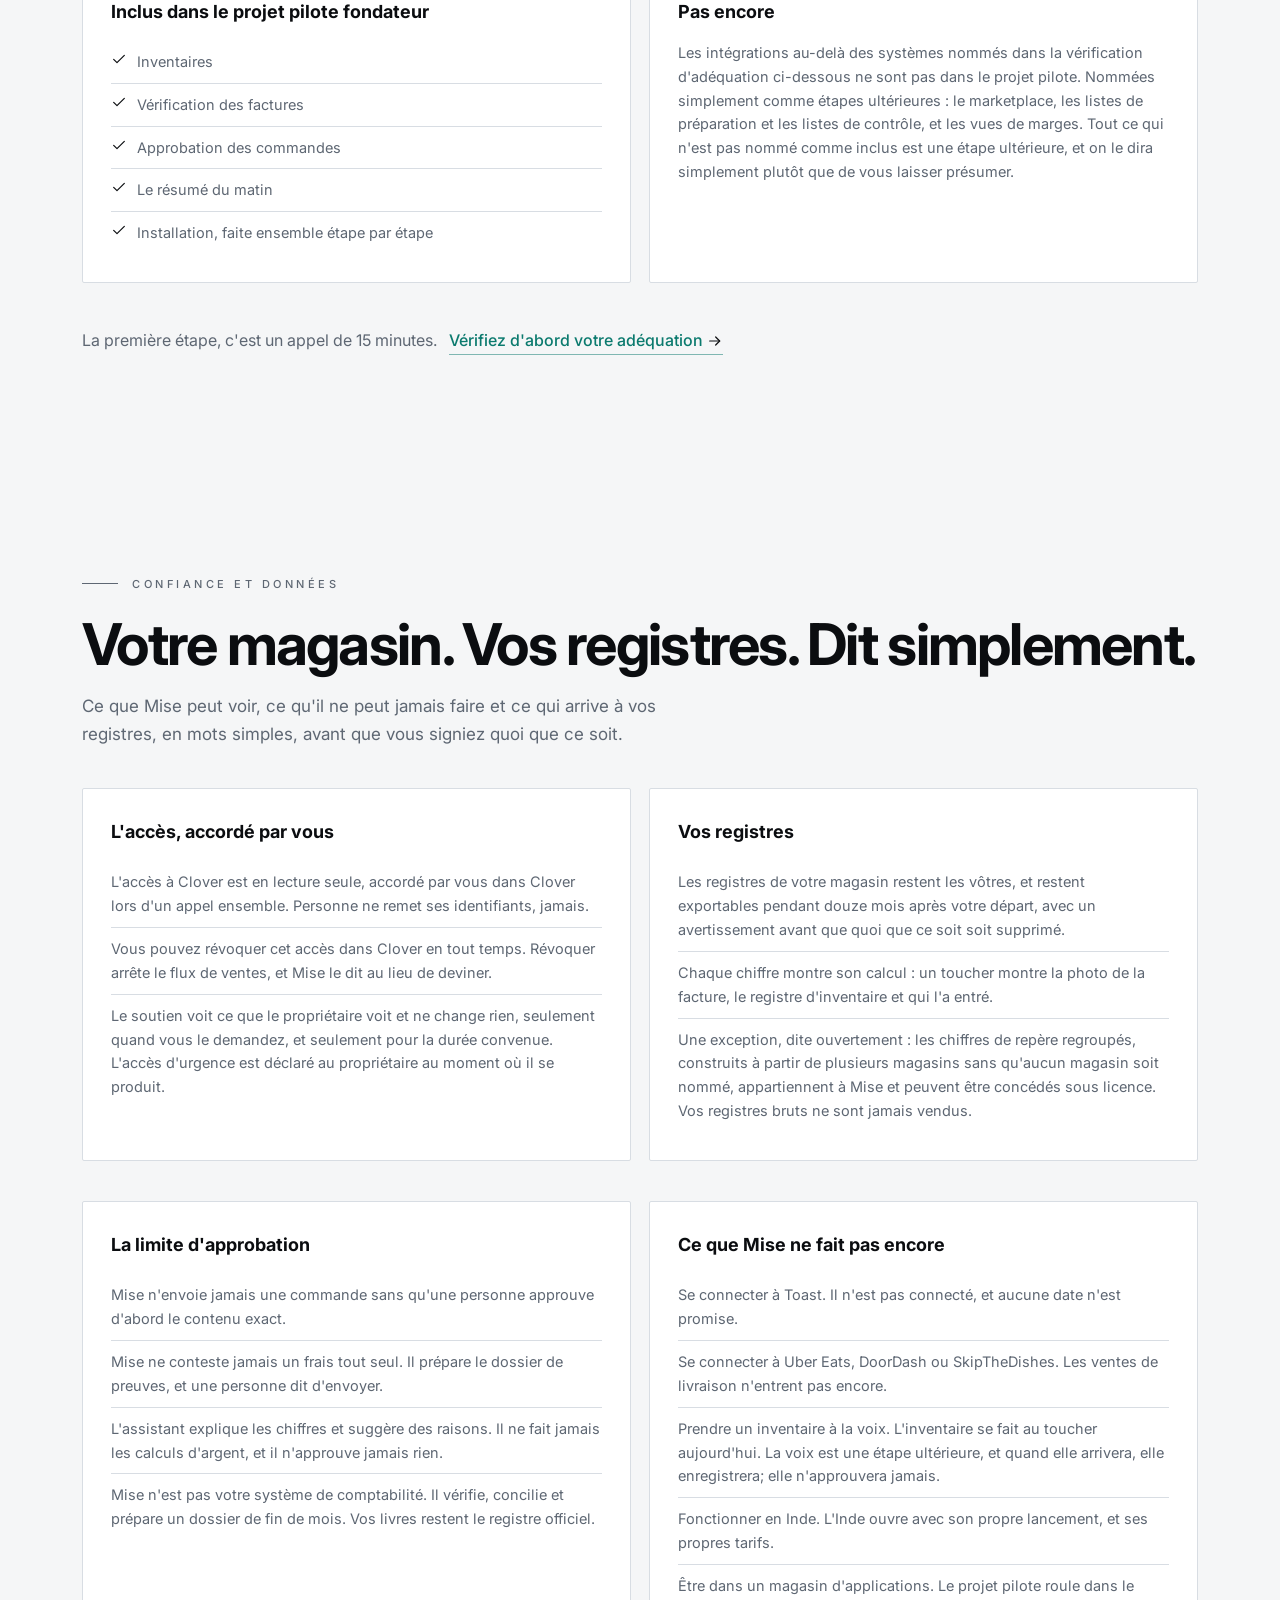
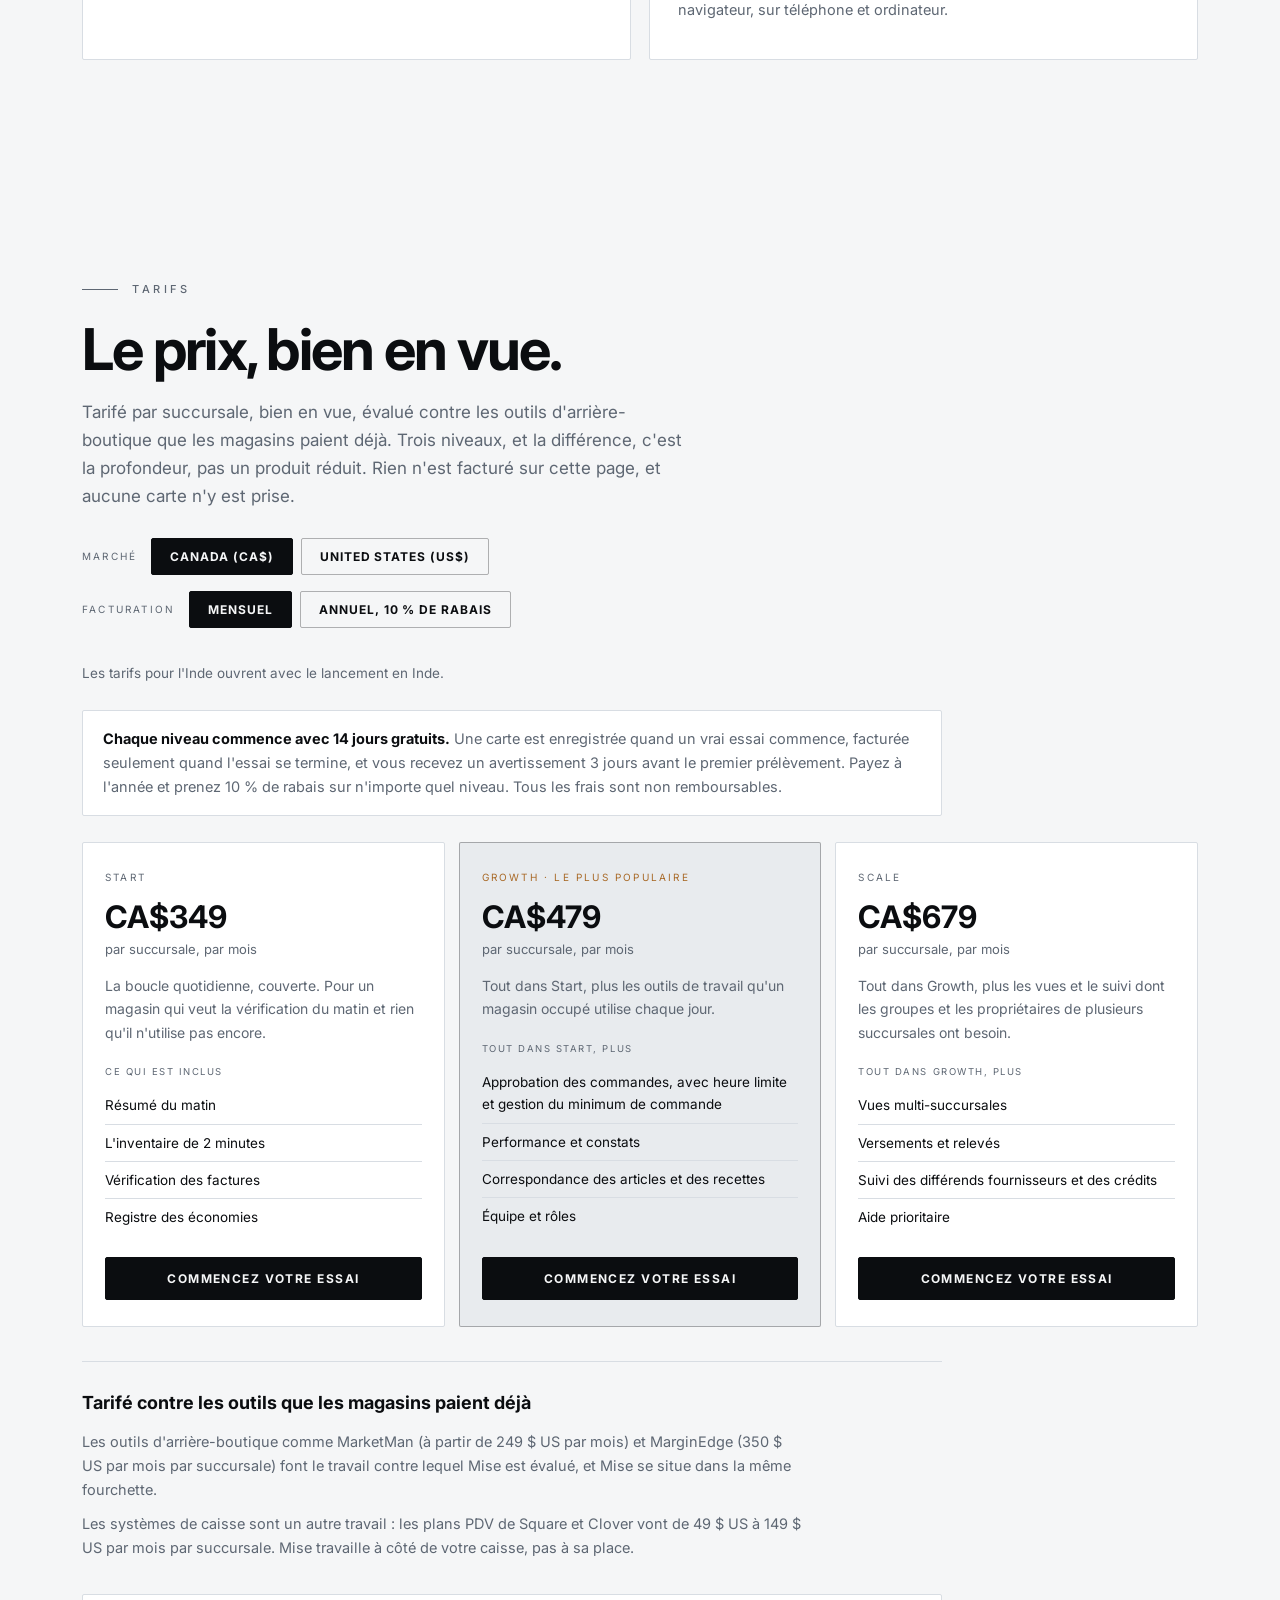
==== commit a57fcf28: "Frontier parity pass: homepage buyer strip + segment routing + video discipline, Mise EN accessibili" ====
--- a/mise-fr.html
+++ b/mise-fr.html
@@ -3,23 +3,19 @@
 <head>
 <meta charset="utf-8">
 <meta name="viewport" content="width=device-width, initial-scale=1">
-<title>Mise : les opérations de cuisine, à la main | Antigravity Analytics</title>
-<meta name="description" content="Mise offre aux cuisines de restauration rapide une routine matinale de 10 minutes qui signale les stocks bas avant le rush de 16 h le vendredi. Pilote fondateur. Réservez un appel.">
+<title>Mise : les opérations de cuisine, faites à la main | Antigravity Analytics</title>
+<meta name="description" content="Mise donne aux cuisines à service rapide une routine du matin de 10 minutes qui signale le stock bas avant l'affluence de 16 h. Projet pilote fondateur. Réservez un appel.">
 <meta property="og:type" content="website">
-<meta property="og:url" content="https://antigrav.si/mise">
-<meta property="og:title" content="Mise : voyez ce qui va manquer avant 16 h, le vendredi.">
-<meta property="og:description" content="Une routine matinale de 10 minutes pour les cuisines de restauration rapide. Pilote fondateur. Un cercle restreint, pas un lancement.">
+<meta property="og:url" content="https://antigrav.si/mise-fr">
+<meta property="og:title" content="Mise : voyez ce qui va manquer avant 16 h un vendredi.">
+<meta property="og:description" content="Une routine du matin de 10 minutes pour les cuisines à service rapide. Projet pilote fondateur. Un cercle intérieur, pas un lancement.">
 <meta property="og:image" content="https://antigrav.si/mise-og.png">
 <meta name="twitter:card" content="summary_large_image">
-<meta name="twitter:title" content="Mise : voyez ce qui va manquer avant 16 h, le vendredi.">
-<meta name="twitter:description" content="Une routine matinale de 10 minutes pour les cuisines de restauration rapide. Pilote fondateur. Un cercle restreint, pas un lancement.">
+<meta name="twitter:title" content="Mise : voyez ce qui va manquer avant 16 h un vendredi.">
+<meta name="twitter:description" content="Une routine du matin de 10 minutes pour les cuisines à service rapide. Projet pilote fondateur. Un cercle intérieur, pas un lancement.">
 <meta name="twitter:image" content="https://antigrav.si/mise-og.png">
 <link rel="canonical" href="https://antigrav.si/mise-fr">
-<link rel="alternate" type="text/markdown" href="https://antigrav.si/mise-fr.md" />
-<link rel="describedby" href="https://antigrav.si/llms.txt">
-<link rel="alternate" hreflang="en" href="https://antigrav.si/mise">
 <link rel="alternate" hreflang="fr-CA" href="https://antigrav.si/mise-fr">
-<link rel="alternate" hreflang="x-default" href="https://antigrav.si/mise">
 <meta name="robots" content="index, follow">
 <link rel="icon" href="data:image/svg+xml,%3Csvg xmlns='http://www.w3.org/2000/svg' viewBox='0 0 100 100'%3E%3Crect width='100' height='100' rx='22' fill='%2305070A'/%3E%3Crect x='31.4' y='18.3' width='37.5' height='3.9' fill='%23FFFFFF'/%3E%3Cpath d='M50 27.5L22.95 83.3L31.37 83.3L50 36.3L68.63 83.3L77.05 83.3Z' fill='%23FFFFFF'/%3E%3C/svg%3E">
 <link rel="preconnect" href="https://fonts.googleapis.com">
@@ -69,14 +65,14 @@
 @keyframes markin{to{opacity:1;transform:translateY(0)}}
 /* ============ HEADER (preserved) ============ */
 header{position:fixed;top:0;left:0;right:0;z-index:100;background:var(--navbg);backdrop-filter:blur(14px);-webkit-backdrop-filter:blur(14px);border-bottom:1px solid var(--line);transition:background .4s,border-color .4s}
-.nav-in{max-width:1180px;margin:0 auto;padding:0 32px;height:66px;display:flex;align-items:center;gap:14px}
+.nav-in{max-width:1440px;margin:0 auto;padding:0 32px;height:66px;display:flex;align-items:center;gap:14px}
 .brand{display:flex;align-items:center;gap:12px;text-decoration:none}
 .brand svg{width:30px;height:30px;display:block}
 .brand svg .mk{fill:var(--mark);transition:fill .4s}
 .brand b{font-family:var(--sg);font-weight:700;font-size:14px;letter-spacing:.14em}
 .brand-sub{font-weight:500;color:var(--grey);letter-spacing:.06em}
 .brand b i{font-style:normal;color:var(--red)}
-.nav-links{margin-left:auto;display:flex;gap:26px;align-items:center}
+.nav-links{margin-left:auto;display:flex;gap:20px;align-items:center}
 .nav-links a.nl{font-family:var(--mono);font-size:10px;letter-spacing:.22em;color:var(--grey);text-decoration:none;text-transform:uppercase;transition:color .2s}
 .nav-links a.nl:hover{color:var(--ink)}
 #themeBtn{font-family:var(--mono);font-size:10px;letter-spacing:.22em;background:none;border:1px solid var(--line);color:var(--grey);padding:8px 14px;border-radius:999px;cursor:pointer;text-transform:uppercase;transition:border-color .2s,color .2s}
@@ -509,7 +505,351 @@
 @media(max-width:900px){.mktgrid{grid-template-columns:1fr}}
 @media(max-width:560px){.mpcard{padding:22px 18px}.mpdoc{flex-wrap:wrap;row-gap:8px}.chip{white-space:normal}.mpdoor .cta{width:100%;white-space:normal;text-align:center;line-height:1.5}}
 </style>
+<style id="mise-demo-learnings">
+/* ===== Demo learnings build (2026-11-23): doors, workspace, tour, clocks, assistant, academy.
+   Extends the Mise Ledger system only: same tokens, squared corners, teal = active/verified,
+   amber (--red in ledger tokens) = flagged. No new colours, no gradients. ===== */
+button.nl{background:none;border:none;cursor:pointer;font-family:var(--mono);font-size:10px;letter-spacing:.22em;color:#9AA3B0;text-transform:uppercase;padding:0}
+button.nl:hover{color:#F2F4F7}
+.doorbtn{font-family:var(--sg);font-weight:700;text-transform:uppercase;letter-spacing:.12em;font-size:12px;padding:13px 22px;background:var(--surface);color:var(--ink);border:1px solid var(--line-hi);border-radius:2px;cursor:pointer;transition:border-color .2s,transform .25s cubic-bezier(.16,1,.3,1)}
+.doorbtn:hover{border-color:var(--ink);transform:translateY(-2px)}
+.doorbtn.solid{background:var(--ink);color:var(--bg);border-color:var(--ink)}
+.doorbtn[disabled]{opacity:.45;cursor:not-allowed;transform:none}
+.doorbtn.small{padding:10px 16px;font-size:11px}
+/* segment switcher (hero) */
+.segswitch{margin-top:30px}
+.segswitch .seglab{font-family:var(--mono);font-size:10px;letter-spacing:.22em;text-transform:uppercase;color:#9AA3B0;margin-bottom:10px}
+.segswitch .segrow{display:flex;gap:8px;flex-wrap:wrap}
+.segbtn{font-size:12px;font-weight:700;text-transform:uppercase;letter-spacing:.08em;background:transparent;color:#C7CDD4;border:1px solid rgba(238,242,246,.35);border-radius:2px;padding:10px 16px;cursor:pointer}
+.segbtn[aria-pressed="true"]{background:#F2F4F7;color:#0A0C0F;border-color:#F2F4F7}
+#herosample{margin-top:16px;font-size:14.5px;color:#AEB7C2}
+#herosample b{color:#F2F4F7;font-weight:600}
+.resumedoors{margin-top:22px;display:flex;gap:10px 22px;flex-wrap:wrap;align-items:center}
+.resumedoors a,.resumedoors button{background:none;border:none;cursor:pointer;padding:0;font-size:14px;color:var(--teal);text-decoration:none;border-bottom:1px solid var(--tealline)}
+.resumedoors [hidden]{display:none}
+/* trial clock chip */
+.trialchip{margin-top:22px;max-width:520px;border:1px solid var(--line-hi);background:var(--surface);border-radius:2px;padding:14px 18px}
+.trialchip[hidden]{display:none}
+.trialchip .tc-top{display:flex;justify-content:space-between;gap:12px;align-items:baseline;flex-wrap:wrap}
+.trialchip .tc-big{font-weight:700;font-size:16px}
+.trialchip .tc-note{font-size:12.5px;color:var(--grey);margin-top:6px}
+.tctrack{height:8px;background:var(--surface2);border:1px solid var(--line);margin-top:10px}
+.tcfill{height:100%;background:var(--teal);width:0}
+#hero .trialchip{background:#12151B;border-color:#3A414D;color:#F2F4F7}
+#hero .trialchip .tc-note{color:#9AA3B0}
+#hero .tctrack{background:#1B2029;border-color:#282E39}
+/* overlay panels: sign in + trial setup */
+.panelwrap{position:fixed;inset:0;z-index:190;background:rgba(5,7,10,.72);display:flex;align-items:flex-start;justify-content:center;overflow-y:auto;padding:28px 16px}
+.panelwrap[hidden]{display:none}
+.sheet{background:var(--bg);color:var(--ink);border:1px solid var(--line-hi);border-radius:2px;box-shadow:var(--shadow);width:100%;max-width:560px;padding:36px;position:relative}
+.sheet.wide{max-width:860px}
+.sheet h3{font-family:var(--sg);font-size:26px;letter-spacing:-.02em;margin-bottom:8px}
+.sheet .ssub{color:var(--grey);font-size:14.5px;margin-bottom:24px;max-width:520px}
+.sheetclose{position:absolute;top:14px;right:14px;background:none;border:1px solid var(--line);color:var(--grey);width:36px;height:36px;border-radius:2px;cursor:pointer;font-size:16px;line-height:1}
+.sheetclose:hover{color:var(--ink);border-color:var(--line-hi)}
+.fld{margin-bottom:16px}
+.fld label{display:block;font-family:var(--mono);font-size:10px;letter-spacing:.2em;text-transform:uppercase;color:var(--grey);margin-bottom:8px}
+.fld label .opt{text-transform:none;letter-spacing:.05em;opacity:.8}
+.fld input,.fld select{width:100%;background:var(--surface2);border:1px solid var(--line);border-radius:2px;color:var(--ink);font-family:var(--body);font-size:15px;padding:13px 16px;outline:none}
+.fld input:focus,.fld select:focus{border-color:var(--teal)}
+.fld .ferr{display:none;font-size:12px;color:var(--ink);margin-top:6px;font-weight:600}
+.fld.invalid .ferr{display:block}
+.fld.invalid input{border-color:var(--line-hi);border-width:2px}
+.frow2{display:grid;grid-template-columns:1fr 1fr;gap:16px}
+@media(max-width:640px){.frow2{grid-template-columns:1fr}.sheet{padding:28px 20px}}
+.sheet .altline{margin-top:18px;font-size:14px;color:var(--grey)}
+.sheet .altline button,.sheet .altline a{background:none;border:none;padding:0;cursor:pointer;color:var(--teal);font-size:14px;text-decoration:none;border-bottom:1px solid var(--tealline)}
+.divider{display:flex;align-items:center;gap:14px;margin:22px 0;color:var(--grey);font-size:12px;text-transform:uppercase;letter-spacing:.14em}
+.divider::before,.divider::after{content:"";flex:1;border-top:1px solid var(--line)}
+.googlebtn{width:100%;background:var(--surface);color:var(--ink);border:1px solid var(--line-hi);border-radius:2px;padding:13px;font-size:14.5px;font-weight:600;cursor:pointer}
+.googlebtn:hover{border-color:var(--ink)}
+.forgotbox{border:1px dashed var(--line-hi);border-radius:2px;padding:18px;margin-top:20px}
+.forgotbox[hidden]{display:none}
+.okline{display:none;gap:10px;align-items:flex-start;font-size:14.5px;margin-top:16px}
+.okline.show{display:flex}
+.okline .ic{stroke:var(--teal);margin-top:3px}
+/* trial setup: side progress rail (Uber lesson) */
+.trialgrid{display:grid;grid-template-columns:230px 1fr;gap:34px}
+@media(max-width:760px){.trialgrid{grid-template-columns:1fr;gap:20px}}
+.rail{border-right:1px solid var(--line);padding-right:24px}
+@media(max-width:760px){.rail{border-right:none;border-bottom:1px solid var(--line);padding:0 0 16px}}
+.rail .rstep{padding:12px 0;border-bottom:1px solid var(--line);font-size:14px;color:var(--grey)}
+.rail .rstep:last-child{border-bottom:none}
+.rail .rstep .rn{font-family:var(--mono);font-size:10px;letter-spacing:.2em;text-transform:uppercase;display:block;margin-bottom:4px}
+.rail .rstep.now{color:var(--ink);font-weight:600}
+.rail .rstep.now .rn{color:var(--teal)}
+.rail .rstep.done .rn{color:var(--teal)}
+.tstep[hidden]{display:none}
+.choicerow{display:grid;gap:10px;margin-bottom:20px}
+.choice{display:flex;gap:12px;align-items:flex-start;border:1px solid var(--line);background:var(--surface);border-radius:2px;padding:16px;cursor:pointer;font-size:14.5px}
+.choice input{margin-top:3px;accent-color:var(--teal);width:17px;height:17px;flex:0 0 17px}
+.choice b{display:block;font-weight:600}
+.choice span{color:var(--grey);font-size:13.5px}
+.choice:has(input:checked){border-color:var(--teal)}
+.stepnav{display:flex;gap:12px;flex-wrap:wrap;margin-top:8px}
+.summarybar{position:sticky;bottom:0;background:var(--surface);border:1px solid var(--line-hi);border-radius:2px;padding:14px 18px;margin-top:26px;display:flex;gap:8px 26px;flex-wrap:wrap;font-size:13.5px}
+.summarybar b{font-family:var(--mono);font-size:9.5px;letter-spacing:.18em;text-transform:uppercase;color:var(--grey);display:block;font-weight:600}
+.honestline{font-size:13px;color:var(--grey);border:1px dashed var(--line-hi);border-radius:2px;padding:12px 16px;margin-top:18px}
+/* demo workspace */
+.ws-shell{border:1px solid var(--line-hi);border-radius:2px;background:var(--surface);box-shadow:var(--shadow);margin-top:48px;overflow:hidden}
+.ws-head{display:flex;gap:14px;align-items:center;flex-wrap:wrap;padding:20px 24px;border-bottom:1px solid var(--line);background:var(--surface)}
+.ws-head .ws-store{font-weight:700;font-size:17px}
+.ws-head .ws-user{font-size:13px;color:var(--grey)}
+.ws-banner{border-bottom:1px solid var(--flagline);background:var(--flagbg);padding:12px 24px;font-size:13.5px}
+.ws-banner[hidden]{display:none}
+.ws-grid{display:grid;grid-template-columns:212px 1fr;min-height:520px}
+@media(max-width:820px){.ws-grid{grid-template-columns:1fr}}
+.ws-nav{display:flex;flex-direction:column;border-right:1px solid var(--line);background:var(--surface)}
+@media(max-width:820px){.ws-nav{flex-direction:row;overflow-x:auto;border-right:none;border-bottom:1px solid var(--line)}}
+.ws-tab{background:none;border:none;border-bottom:1px solid var(--line);color:var(--grey);font-size:14px;font-weight:500;text-align:left;padding:15px 20px;cursor:pointer;white-space:nowrap;display:flex;gap:10px;align-items:center}
+@media(max-width:820px){.ws-tab{border-bottom:none;border-right:1px solid var(--line)}}
+.ws-tab:hover{color:var(--ink)}
+.ws-tab.active{color:var(--ink);font-weight:700;box-shadow:inset 3px 0 0 var(--teal)}
+@media(max-width:820px){.ws-tab.active{box-shadow:inset 0 -3px 0 var(--teal)}}
+.ws-tab.tourhl{outline:2px solid var(--teal);outline-offset:-2px}
+.ws-main{padding:30px;position:relative;background:var(--bg)}
+@media(max-width:640px){.ws-main{padding:22px 16px}}
+.ws-panel{display:none}
+.ws-panel.active{display:block;animation:rise .35s cubic-bezier(.16,1,.3,1)}
+.ws-panel h3{font-family:var(--sg);font-size:23px;letter-spacing:-.02em;margin-bottom:6px}
+.ws-panel .wsub{color:var(--grey);font-size:14.5px;margin-bottom:24px;max-width:560px}
+.skel{display:none}
+.skel.show{display:block}
+.skel .sk{height:18px;background:var(--surface2);border:1px solid var(--line);margin-bottom:12px}
+.skel .sk.w40{width:40%}.skel .sk.w70{width:70%}
+.wsrow{display:flex;justify-content:space-between;gap:14px;align-items:center;padding:14px 2px;border-bottom:1px solid var(--line);font-size:14.5px;flex-wrap:wrap}
+.wsrow:last-child{border-bottom:none}
+.pill{font-family:var(--mono);font-size:10px;letter-spacing:.14em;text-transform:uppercase;padding:5px 10px;border:1px solid var(--line);border-radius:2px;color:var(--grey);white-space:nowrap;font-weight:600}
+.pill.ok{background:var(--tealbg);color:var(--teal);border-color:var(--tealline)}
+.pill.flag{background:var(--flagbg);color:var(--red);border-color:var(--flagline)}
+.bigfig{font-family:var(--mono);font-size:30px;font-weight:600;font-variant-numeric:tabular-nums lining-nums}
+.track{height:12px;background:var(--surface2);border:1px solid var(--line);margin-top:8px}
+.track .fill{height:100%;background:var(--teal)}
+.track .fill.flag{background:var(--red)}
+/* count steppers */
+.countitem{border:1px solid var(--line);border-radius:2px;background:var(--surface);padding:20px;margin-bottom:14px}
+.countitem .ci-head{display:flex;justify-content:space-between;gap:12px;flex-wrap:wrap;align-items:baseline;margin-bottom:6px}
+.countitem .ci-name{font-weight:700;font-size:16px}
+.countgrid{display:grid;grid-template-columns:repeat(3,1fr);gap:12px;margin-top:14px}
+@media(max-width:560px){.countgrid{grid-template-columns:1fr}}
+.stepper{border:1px solid var(--line);background:var(--bg);padding:12px;text-align:center}
+.stepper .sl2{font-family:var(--mono);font-size:9.5px;letter-spacing:.16em;text-transform:uppercase;color:var(--grey);display:block;margin-bottom:8px}
+.stepper .srow3{display:flex;align-items:center;justify-content:center;gap:14px}
+.stepper button{width:40px;height:40px;font-size:20px;background:var(--surface);color:var(--ink);border:1px solid var(--line-hi);border-radius:2px;cursor:pointer;line-height:1}
+.stepper .sv{font-family:var(--mono);font-size:20px;font-weight:600;min-width:34px}
+.stepper .snote{font-size:11.5px;color:var(--grey);margin-top:8px}
+.ci-total{margin-top:14px;font-size:14.5px}
+.ci-total b{font-family:var(--mono)}
+/* invoices split */
+.invsplit{display:grid;grid-template-columns:1fr 1fr;gap:18px}
+@media(max-width:760px){.invsplit{grid-template-columns:1fr}}
+.paper{background:#F4F1EA;color:#17130C;border:1px solid var(--line-hi);border-radius:2px;padding:22px;font-size:13.5px}
+[data-theme="dark"] .paper{background:#EDE9E0}
+.paper .phead{font-family:var(--mono);font-size:10px;letter-spacing:.2em;text-transform:uppercase;color:#5B5344;margin-bottom:12px}
+.paper .pline{display:flex;justify-content:space-between;gap:10px;padding:8px 0;border-bottom:1px solid #D8D2C4}
+.paper .hand{font-style:italic;color:#8A2B1B;font-weight:600}
+.parsed{border:1px solid var(--line);border-radius:2px;background:var(--surface);padding:22px}
+.uploadbox{border:1px dashed var(--line-hi);border-radius:2px;padding:20px;margin-top:18px}
+.uploadbox input[type=file]{max-width:100%;font-size:14px;color:var(--ink)}
+.spinner{display:none;width:22px;height:22px;border:3px solid var(--line);border-top-color:var(--teal);border-radius:50%;animation:spin 0.9s linear infinite;margin-top:14px}
+.spinner.show{display:block}
+@keyframes spin{to{transform:rotate(360deg)}}
+.stageline{font-size:13.5px;color:var(--grey);margin-top:10px;min-height:20px}
+/* performance chart */
+.barchart{display:flex;align-items:flex-end;gap:8px;height:170px;border-bottom:2px solid var(--line-hi);padding-top:16px}
+.barchart .bc{flex:1;background:var(--ink);min-height:4px;position:relative}
+.barchart .bc span{position:absolute;top:-22px;left:50%;transform:translateX(-50%);font-family:var(--mono);font-size:10px;color:var(--grey);white-space:nowrap}
+.barlabels{display:flex;gap:8px;margin-top:8px}
+.barlabels span{flex:1;text-align:center;font-family:var(--mono);font-size:10px;color:var(--grey)}
+.segchips{display:flex;gap:8px;flex-wrap:wrap;margin-bottom:16px}
+.segchip{font-size:12.5px;font-weight:600;background:var(--surface);color:var(--ink);border:1px solid var(--line-hi);border-radius:2px;padding:9px 16px;cursor:pointer}
+.segchip[aria-pressed="true"]{background:var(--ink);color:var(--bg)}
+/* team table */
+.roletable{width:100%;border-collapse:collapse;font-size:14px}
+.roletable th{font-size:10px;letter-spacing:.18em;text-transform:uppercase;color:var(--grey);text-align:left;padding:0 10px 10px 0;border-bottom:1px solid var(--line-hi)}
+.roletable td{padding:12px 10px 12px 0;border-bottom:1px solid var(--line);vertical-align:top}
+@media(max-width:640px){.roletable{font-size:12.5px}}
+/* toggles in settings */
+.togglerow{display:flex;justify-content:space-between;gap:16px;align-items:center;padding:16px 2px;border-bottom:1px solid var(--line);font-size:14.5px;flex-wrap:wrap}
+.switch{position:relative;width:52px;height:28px;flex:0 0 52px;background:var(--surface2);border:1px solid var(--line-hi);border-radius:999px;cursor:pointer;padding:0}
+.switch::after{content:"";position:absolute;top:3px;left:3px;width:20px;height:20px;border-radius:50%;background:var(--grey);transition:left .2s,background .2s}
+.switch[aria-checked="true"]{border-color:var(--teal)}
+.switch[aria-checked="true"]::after{left:27px;background:var(--teal)}
+/* guided tour card */
+.tourcard{position:absolute;z-index:5;left:20px;right:20px;bottom:20px;background:var(--surface);border:2px solid var(--teal);border-radius:2px;box-shadow:var(--shadow);padding:22px}
+.tourcard[hidden]{display:none}
+.tourcard .tt{font-weight:700;font-size:16px;margin-bottom:6px}
+.tourcard p{font-size:14px;color:var(--grey);max-width:560px}
+.tourdots{display:flex;gap:6px;margin:14px 0}
+.tourdots i{width:9px;height:9px;border-radius:50%;border:1px solid var(--line-hi);display:block}
+.tourdots i.on{background:var(--teal);border-color:var(--teal)}
+.tournav{display:flex;gap:10px;flex-wrap:wrap}
+/* assistant */
+#askBtn{position:fixed;right:18px;bottom:18px;z-index:120;background:#0A0C0F;color:#F2F4F7;border:1px solid #3A414D;border-radius:2px;padding:14px 20px;font-family:var(--sg);font-weight:700;font-size:12px;letter-spacing:.12em;text-transform:uppercase;cursor:pointer;box-shadow:0 16px 40px rgba(0,0,0,.35)}
+#askBtn:hover{border-color:#F2F4F7}
+.askpanel{position:fixed;right:18px;bottom:76px;z-index:121;width:min(380px,calc(100vw - 36px));max-height:min(560px,calc(100vh - 110px));display:none;flex-direction:column;background:var(--bg);color:var(--ink);border:1px solid var(--line-hi);border-radius:2px;box-shadow:var(--shadow)}
+.askpanel.open{display:flex}
+.askpanel .ap-head{display:flex;justify-content:space-between;align-items:center;padding:16px 18px;border-bottom:1px solid var(--line)}
+.askpanel .ap-head b{font-size:15px}
+.asklog{padding:16px 18px;overflow-y:auto;font-size:14px}
+.askmsg{margin-bottom:14px;padding:12px 14px;border:1px solid var(--line);background:var(--surface);border-radius:2px}
+.askmsg.me{background:var(--surface2);text-align:right}
+.askchips{display:flex;gap:8px;flex-wrap:wrap;padding:0 18px 12px}
+.askchip{font-size:12.5px;background:var(--surface);color:var(--ink);border:1px solid var(--line-hi);border-radius:2px;padding:8px 12px;cursor:pointer;text-align:left}
+.askchip:hover{border-color:var(--teal)}
+.askform{display:flex;gap:8px;padding:12px 18px 16px;border-top:1px solid var(--line)}
+.askform input{flex:1;min-width:0;background:var(--surface2);border:1px solid var(--line);border-radius:2px;color:var(--ink);font-size:14px;padding:11px 12px;outline:none}
+.askform input:focus{border-color:var(--teal)}
+.askform button{background:var(--ink);color:var(--bg);border:1px solid var(--ink);border-radius:2px;padding:11px 16px;font-weight:700;font-size:12px;text-transform:uppercase;letter-spacing:.08em;cursor:pointer}
+.asknote{font-size:12px;color:var(--grey);padding:0 18px 14px}
+/* academy */
+.lessongroups{display:grid;grid-template-columns:repeat(3,1fr);gap:18px;margin-top:44px;align-items:start}
+@media(max-width:900px){.lessongroups{grid-template-columns:1fr}}
+.lessongroups .lg h4{font-family:var(--sg);font-size:18px;margin-bottom:6px}
+.lessongroups .qa{margin-top:12px}
+.lessongroups .qa button.qhead{font-size:15.5px;padding:18px 20px}
+.lessongroups .qa .qa-in{padding:0 20px 20px;font-size:14px}
+.lessongroups .qa-in ol,.lessongroups .qa-in ul{margin:0 0 0 18px}
+.lessongroups .qa-in li{padding:3px 0}
+.checklist{list-style:none;margin-top:8px}
+.checklist li{display:flex;gap:12px;align-items:flex-start;padding:10px 0;border-bottom:1px solid var(--line);font-size:14.5px;color:var(--grey)}
+.checklist li:last-child{border-bottom:none}
+.checklist input{width:19px;height:19px;margin-top:2px;accent-color:var(--teal);flex:0 0 19px}
+.checklist input:checked + span{color:var(--ink)}
+.steps3{grid-template-columns:repeat(3,1fr)}
+@media(max-width:900px){.steps3{grid-template-columns:1fr}}
+.filmstill{margin-top:18px;border:1px solid var(--line);border-radius:2px;overflow:hidden;background:var(--surface)}
+.filmstill video{width:100%;max-height:300px;object-fit:cover;display:block}
+.filmstill .figcap{font-family:var(--mono);font-size:10px;letter-spacing:.22em;text-transform:uppercase;color:var(--grey);padding:12px 16px}
+.footdoors{display:flex;gap:10px 26px;flex-wrap:wrap;font-size:14px;margin-bottom:34px;align-items:center}
+.footdoors a,.footdoors button{background:none;border:none;padding:0;cursor:pointer;color:var(--teal);font-size:14px;text-decoration:none;border-bottom:1px solid var(--tealline)}
+.footdoors [hidden]{display:none}
+.statebox{border:1px dashed var(--line-hi);border-radius:2px;padding:22px;text-align:left}
+.statebox .sb-t{font-weight:700;font-size:16px;margin-bottom:6px}
+.statebox p{font-size:14px;color:var(--grey)}
+.errbox{border:1px solid var(--flagline);background:var(--flagbg);border-radius:2px;padding:18px;font-size:14px}
+/* phone width fixes found in the build walk: nav text links hide at 900px in the
+   base sheet, so the two new nav buttons follow the same rule; the longer
+   doorblock CTA labels wrap instead of overflowing. */
+@media(max-width:900px){header .nav-links button.nl{display:none}}
+@media(max-width:560px){.doorblock .cta{white-space:normal;width:100%;text-align:center;line-height:1.5}}
+/* nav fit, found in the build walk screenshots: the four new doors made labels
+   wrap inside the 66px header at desktop width. Labels now stay on one line;
+   duplicated doors (Learn, Help, then Sign in and Start trial) step out of the
+   nav at narrower widths, where the hero, workspace and footer doors carry
+   them. Below 1020px the header wraps the way the original page already did. */
+header .nav-links a.nl,header .nav-links button.nl{white-space:nowrap}
+@media(max-width:1400px){header .nav-links a[href="#learn"],header .nav-links a[href="#workspace"],header .nav-links a[href="#specs"]{display:none}}
+@media(max-width:1180px){header .nav-links button.nl{display:none}}
+@media(max-width:900px){#askBtn{bottom:86px}.askpanel{bottom:142px}}
+/* ===== DoorDash second pass (2026-11-23): inline validation, academy search,
+   store status, priorities, glance strip, payouts, have handy, trial terms. ===== */
+.fld.invalid select{border-color:var(--line-hi);border-width:2px}
+.doorbtn.gated{opacity:.45;cursor:not-allowed;transform:none}
+.doorbtn.gated:hover{transform:none;border-color:var(--line-hi)}
+.doorbtn.solid.gated:hover{border-color:var(--ink)}
+.formerr{display:none;font-size:13px;font-weight:600;margin-top:4px}
+.formerr.show{display:block}
+.handybox{border:1px dashed var(--line-hi);border-radius:2px;padding:14px 16px;margin-top:18px;font-size:13.5px}
+.handybox b{display:block;margin-bottom:6px}
+.handybox ul{margin:0 0 0 18px}
+.handybox li{padding:2px 0}
+.termslist{margin:8px 0 0 18px;font-size:13.5px}
+.termslist li{padding:2px 0}
+.glance{display:grid;grid-template-columns:repeat(4,1fr);gap:12px;margin-bottom:22px}
+@media(max-width:640px){.glance{grid-template-columns:1fr 1fr}}
+.glance .gstat{border:1px solid var(--line);background:var(--surface);border-radius:2px;padding:14px 16px}
+.glance .gstat .gl{font-family:var(--mono);font-size:9.5px;letter-spacing:.16em;text-transform:uppercase;color:var(--grey);display:block;margin-bottom:6px}
+.glance .gstat .gv{font-family:var(--mono);font-size:19px;font-weight:600}
+.ws-head button.pill{cursor:pointer;background:var(--surface);font-family:var(--mono)}
+.ws-head button.pill.ok{background:var(--tealbg)}
+.ws-head button.pill.flag{background:var(--flagbg)}
+.learntools{margin-top:36px;max-width:560px}
+.learntools[hidden]{display:none}
+#trialDone[hidden]{display:none}
+#stmtNote[hidden]{display:none}
+/* public pricing (founder order 2026-11-24: the ruled ladder, in plain sight) */
+.mktoggle{display:flex;gap:8px;flex-wrap:wrap;align-items:center;margin:28px 0 30px}
+.mktoggle .mktlab{font-family:var(--mono);font-size:10px;letter-spacing:.22em;text-transform:uppercase;color:var(--grey);margin-right:6px}
+.mktbtn{font-family:var(--sg);font-size:12px;font-weight:700;text-transform:uppercase;letter-spacing:.08em;background:transparent;color:var(--ink);border:1px solid var(--line-hi);border-radius:2px;padding:10px 18px;cursor:pointer}
+.mktbtn[aria-pressed="true"]{background:var(--ink);color:var(--bg);border-color:var(--ink)}
+.pricegrid{display:grid;grid-template-columns:repeat(4,1fr);gap:14px;align-items:stretch}
+.pricecard{border:1px solid var(--line);background:var(--surface);border-radius:2px;padding:26px 22px;display:flex;flex-direction:column}
+.pricecard[hidden]{display:none}
+.pricecard .pk{font-family:var(--mono);font-size:10px;letter-spacing:.22em;text-transform:uppercase;color:var(--grey);margin-bottom:14px}
+.pricegrid.tiers{grid-template-columns:repeat(3,1fr)}
+.pricecard.popular{background:var(--surface2);border-color:var(--line-hi)}
+.pricecard.popular .pk{color:var(--red)}
+.trialstrip{border:1px solid var(--line);background:var(--surface);border-radius:2px;padding:16px 20px;font-size:14.5px;color:var(--grey);margin-bottom:26px;max-width:860px}
+.trialstrip b{color:var(--ink)}
+.benchstrip{margin-top:34px;border-top:1px solid var(--line);padding-top:26px;max-width:860px}
+.benchstrip h4{font-family:var(--sg);font-size:18px;margin-bottom:12px}
+.benchstrip p{font-size:14.5px;color:var(--grey);margin-bottom:10px;max-width:720px}
+.pricecard .pfig{font-family:var(--sg);font-size:31px;font-weight:700;line-height:1.15}
+.pricecard .punit{font-size:13px;color:var(--grey);margin-top:4px}
+.pricecard .pdesc{font-size:14px;color:var(--grey);margin-top:14px}
+.pricecard .pinc{font-family:var(--mono);font-size:9.5px;letter-spacing:.16em;text-transform:uppercase;color:var(--grey);margin-top:20px}
+.pricecard .plist{list-style:none;margin:8px 0 22px}
+.pricecard .plist li{font-size:13.5px;padding:7px 0;border-bottom:1px solid var(--line)}
+.pricecard .plist li:last-child{border-bottom:none}
+.pricecard .doorbtn{margin-top:auto;text-align:center;width:100%}
+.pricecard .psave{font-size:13px;font-weight:600;color:var(--ink);margin-top:8px}
+.pricecard .psave[hidden]{display:none}
+.pricefaq{margin-top:34px;max-width:860px}
+@media(max-width:1100px){.pricegrid{grid-template-columns:1fr 1fr}.pricegrid.tiers{grid-template-columns:1fr 1fr}}
+@media(max-width:620px){.pricegrid{grid-template-columns:1fr}.pricegrid.tiers{grid-template-columns:1fr}}
+/* whole-page rebuild (2026-11-24): specifications, trust, comparison */
+.spectable{width:100%;border-collapse:collapse;margin-top:8px}
+.spectable th[scope="row"]{font-family:var(--mono);font-size:10.5px;letter-spacing:.18em;text-transform:uppercase;color:var(--grey);font-weight:600;text-align:left;vertical-align:top;padding:16px 22px 16px 0;border-bottom:1px solid var(--line);width:210px}
+.spectable td{font-size:15px;padding:16px 0;border-bottom:1px solid var(--line);vertical-align:top}
+.spectable tr:last-child th,.spectable tr:last-child td{border-bottom:none}
+.dayhead{font-family:var(--mono);font-size:11px;letter-spacing:.32em;color:var(--grey);text-transform:uppercase;margin:58px 0 20px}
+.cmpwrap{overflow-x:auto;margin-top:10px;-webkit-overflow-scrolling:touch}
+.cmptable{width:100%;min-width:760px;border-collapse:collapse}
+.cmptable th{font-size:10px;letter-spacing:.22em;text-transform:uppercase;color:var(--grey);font-weight:600;text-align:left;padding:0 14px 12px 0;border-bottom:1px solid var(--line-hi)}
+.cmptable th[scope="row"]{letter-spacing:.14em;color:var(--ink);white-space:nowrap}
+.cmptable td{padding:16px 14px 16px 0;border-bottom:1px solid var(--line);font-size:14.5px;vertical-align:top}
+.cmptable td.us{background:var(--surface)}
+.cmptable tr:last-child td,.cmptable tr:last-child th{border-bottom:none}
+@media(max-width:640px){.spectable th[scope="row"]{width:118px;padding-right:14px}.spectable td{font-size:14px}}
+
+</style>
+<link rel="alternate" type="text/markdown" href="https://antigrav.si/mise.md" />
+<link rel="describedby" href="https://antigrav.si/llms.txt">
+<link rel="alternate" hreflang="en" href="https://antigrav.si/mise">
+<link rel="alternate" hreflang="x-default" href="https://antigrav.si/mise">
+<script type="application/ld+json">{"@context":"https://schema.org","@type":"SoftwareApplication","name":"Mise","applicationCategory":"BusinessApplication","operatingSystem":"Web","url":"https://antigrav.si/mise-fr","description":"Mise, c'est l'arrière-boutique qui vérifie vos factures, vos inventaires et vos commandes, au même endroit. Il signale ce qui pourrait manquer aujourd'hui et prépare la commande. Vous approuvez chaque commande : rien n'est jamais commandé sans qu'une personne l'approuve.","publisher":{"@type":"Organization","name":"Antigravity Analytics","legalName":"Antigravity Analytics Private Limited","url":"https://antigrav.si/"}}</script>
+<style>
+  /* Complete feature list: text-led, in the page's own language. Group
+     labels in the eyebrow pattern; items as hairline rows (the plainblock
+     list pattern) with the feature name in ink and one plain sentence in
+     grey. No cards, no icons. */
+  .ftx-groups{margin-top:14px}
+  .ftx-group{margin-top:52px}
+  .ftx-gname{font-family:var(--mono);font-size:11px;font-weight:500;letter-spacing:.32em;text-transform:uppercase;color:var(--grey);display:flex;align-items:center;gap:14px;margin-bottom:10px}
+  .ftx-gname::before{content:"";width:36px;height:1px;background:var(--grey);flex:0 0 36px}
+  .ftx-list{list-style:none;display:grid;grid-template-columns:1fr 1fr;gap:0 clamp(32px,4.5vw,56px)}
+  .ftx-list li{font-size:14.5px;line-height:1.6;color:var(--grey);padding:11px 0;border-bottom:1px solid var(--line)}
+  .ftx-list li b{font-family:var(--sg);font-weight:600;color:var(--ink);margin-right:8px}
+  @media(max-width:900px){.ftx-list{grid-template-columns:1fr}.ftx-group{margin-top:42px}}
+</style>
+<style>
+  .skiplink{position:absolute;left:16px;top:-80px;z-index:9999;background:var(--ink);color:var(--bg);padding:10px 18px;border-radius:999px;font-family:var(--sg);font-weight:600;font-size:13px;text-decoration:none;transition:top .2s}
+  .skiplink:focus{top:12px}
+  main{display:block}
+</style>
+<style>
+  /* FR-only fit: the French benchmark table headers are longer than the English ones;
+     tighten tracking and cell padding on phones so the proof table fits 390px. */
+  @media(max-width:700px){
+    .benchtable th{letter-spacing:.08em;padding-right:6px}
+    .benchtable td{font-size:13.5px;padding-right:6px}
+    .benchtable th:nth-child(n+2),.benchtable td:nth-child(n+2){padding-left:6px}
+  }
+</style>
 </head>
+<body>
+<a class="skiplink" href="#main">Aller au contenu</a>
 <!-- ============ INTRO (P01/P02) ============ -->
 <div id="intro" aria-hidden="true">
   <svg viewBox="0 0 100 100">
@@ -526,20 +866,27 @@
         <rect class="mk" x="31.4" y="18.3" width="37.5" height="3.9"/>
         <path class="mk" d="M50 27.5L22.95 83.3L31.37 83.3L50 36.3L68.63 83.3L77.05 83.3Z"/>
       </svg>
-      <b>MISE <span class="brand-sub">by Antigravity</span></b>
+      <b>MISE <span class="brand-sub">par Antigravity</span></b>
     </a>
-    <nav class="nav-links" aria-label="Navigation principale">
-      <a class="nl" href="#routine">Fonctionnement</a>
+    <nav class="nav-links" aria-label="Principal">
+      <a class="nl" href="#routine">Comment ça marche</a>
       <a class="nl" href="#proof">Preuve</a>
-      <a class="nl" href="#marketplace">Place de marché</a>
+      <a class="nl" href="#specs">Fiche technique</a>
+      <a class="nl" href="#marketplace">Marketplace</a>
       <a class="nl" href="#setup">Installation</a>
+      <a class="nl" href="#pricing">Tarifs</a>
       <a class="nl" href="#questions">Questions</a>
+      <a class="nl" href="#learn">Apprendre</a>
+      <a class="nl" href="#workspace">Aide</a>
+      <button type="button" class="nl" data-open-signin>Se connecter</button>
+      <button type="button" class="nl" data-open-trial>Commencer l'essai</button>
       <a class="langlink" href="mise.html" hreflang="en">EN</a>
       <button id="themeBtn" type="button" aria-label="Basculer entre le thème clair et le thème sombre">Sombre</button>
       <a class="cta nav-cta" href="#book">Réserver un appel</a>
     </nav>
   </div>
 </header>
+<main id="main" tabindex="-1">
 
 <!-- ============ RECOGNITION LINE (Stage 14, E7/E79: device-held state only) ============ -->
 <div class="recog" id="recog" hidden></div>
@@ -549,23 +896,45 @@
   <canvas id="matrix" aria-hidden="true"></canvas>
   <div class="wrap herogrid">
     <div class="pocket">
-      <p class="defline rv">Mise est l’arrière-boutique qui vérifie vos factures, vos comptages et vos commandes, au même endroit.</p>
-      <div class="eyebrow rv">Pour les restaurants rapides, les cafés et les franchises aux États-Unis et au Canada</div>
-      <h1 class="rv">Voyez ce qui va manquer avant 16 h, le vendredi.</h1>
-      <p class="lede rv">Mise est en pilote fondateur, bâti à la main, cuisine par cuisine, avec des exploitants qui veulent que ça dure. La routine matinale de 10 minutes vient en premier : ce qui pourrait manquer aujourd’hui, ce qu’hier vous a coûté, la liste de préparation, une commande à approuver.</p>
+      <p class="defline rv">Mise, c'est l'arrière-boutique qui vérifie vos factures, vos inventaires et vos commandes, au même endroit.</p>
+      <div class="eyebrow rv">Pour les restaurants à service rapide, les cafés et les franchises, partout aux États-Unis et au Canada</div>
+      <h1 class="rv">Voyez ce qui va manquer avant 16 h un vendredi.</h1>
+      <p class="lede rv">Mise est en projet pilote fondateur, installé magasin par magasin. La routine du matin de 10 minutes vient en premier : ce qui pourrait manquer aujourd'hui, ce qu'hier vous a coûté, la liste de préparation, une commande à approuver.</p>
       <div class="hero-ctas rv">
         <a class="cta" href="#book">Réserver un appel</a>
-        <a class="cta ghost" href="#routine">Voir la routine matinale de 10 minutes</a>
-      </div>
-      <a class="textlink rv" href="#walkthrough">Ou faites la vérification vous-même d’abord : parcourez la démo</a>
-      <div class="hero-note rv">Pilote fondateur · En développement · <b>Installation avec vous</b></div>
+        <a class="cta ghost" href="#routine">Voir la routine du matin de 10 minutes</a>
+      </div>
+      <a class="textlink rv" href="#walkthrough">Ou faites la vérification vous-même d'abord : essayez la démo</a>
+      <div class="hero-note rv">Projet pilote fondateur · En développement · <b>Installé avec vous</b></div>
+      <div class="segswitch rv">
+        <div class="seglab">Conçu pour :</div>
+        <div class="segrow" role="group" aria-label="Choisissez votre type de magasin">
+          <button type="button" class="segbtn" data-seg="quick" aria-pressed="true">Service rapide</button>
+          <button type="button" class="segbtn" data-seg="full" aria-pressed="false">Service complet</button>
+          <button type="button" class="segbtn" data-seg="multi" aria-pressed="false">Plusieurs succursales</button>
+          <button type="button" class="segbtn" data-seg="coffee" aria-pressed="false">Café</button>
+          <button type="button" class="segbtn" data-seg="truck" aria-pressed="false">Camion de cuisine</button>
+        </div>
+        <p id="herosample">Magasin échantillon : <b>Northline Burgers</b>, une cuisine à service rapide avant l'affluence du vendredi. L'espace de travail, le résumé et l'inventaire ci-dessous fonctionnent tous avec ce magasin.</p>
+      </div>
+      <div class="resumedoors rv">
+        <button type="button" data-resume-door data-resume-open hidden>Continuer la configuration de votre essai</button>
+        <button type="button" data-open-signin>Se connecter à l'espace de travail de démo</button>
+        <a href="#book">Gérer ou déplacer votre appel réservé</a>
+        <a href="#book">Commencer un changement de coordonnées du magasin</a>
+      </div>
+      <div class="trialchip" id="trialChipHero" hidden>
+        <div class="tc-top"><span class="tc-big" data-trial-text>Essai : jour 1 sur 14</span><span class="pill ok">L'horloge tourne</span></div>
+        <div class="tctrack"><div class="tcfill" data-trial-fill></div></div>
+        <p class="tc-note">On vous prévient 3 jours avant le premier prélèvement.</p>
+      </div>
     </div>
     <div class="filmwrap rv" aria-hidden="true">
       <video class="hero-film" autoplay muted loop playsinline preload="metadata" poster="mise-kitchen.jpg"><source src="films/mise-film.mp4" type="video/mp4"></video>
-      <div class="badge" id="b1"><span class="pulse"></span><b>08:15</b>&nbsp;&nbsp;Brief du matin</div>
-      <div class="badge" id="b2">Dépenses de panique&nbsp;&nbsp;<b class="rd">−86,40 $</b>&nbsp;&nbsp;cette semaine</div>
-      <div class="badge" id="b3"><b>248,00 $</b>&nbsp;&nbsp;<span class="rd">EN ATTENTE</span>&nbsp;&nbsp;du propriétaire</div>
-      <div class="badge" id="b4">POS&nbsp;&nbsp;<b>Clover</b>&nbsp;&nbsp;connecté</div>
+      <div class="badge" id="b1"><span class="pulse"></span><b>08:15</b>&nbsp;&nbsp;Résumé du matin</div>
+      <div class="badge" id="b2">Dépenses de panique&nbsp;&nbsp;<b class="rd">−CA$86.40</b>&nbsp;&nbsp;cette semaine</div>
+      <div class="badge" id="b3"><b>CA$248.00</b>&nbsp;&nbsp;<span class="rd">EN ATTENTE</span>&nbsp;&nbsp;en attente du propriétaire</div>
+      <div class="badge" id="b4">PDV&nbsp;&nbsp;<b>Clover</b>&nbsp;&nbsp;connecté</div>
     </div>
   </div>
 </section>
@@ -573,13 +942,13 @@
 <!-- ============ ROUTINE (Stage 3) ============ -->
 <section id="routine">
   <div class="wrap">
-    <div class="eyebrow rv">Fonctionnement</div>
-    <h2 class="rv">La routine matinale de 10 minutes.</h2>
-    <p class="lede rv">Chaque matin à 8 h 15 : ce qui pourrait manquer aujourd’hui, ce qu’hier vous a coûté, un comptage de deux minutes, la liste de préparation et la liste d’ouverture, une commande à approuver. Plus de dix minutes, c’est qu’il y a un problème.</p>
-    <p class="rv" style="font-family:var(--mono);font-size:10px;letter-spacing:.22em;color:var(--grey);text-transform:uppercase;margin-top:18px">Concept illustré. Mise est en pilote fondateur</p>
-
-    <!-- V1: La vérité des tablettes vient de la vérité du papier (Stage 3 opening viewport only) -->
-    <div class="figwrap rv" role="img" aria-label="Une tablette de cuisine dessinée entièrement à partir de papier vérifié : des feuilles de factures, des bordereaux de livraison et des feuilles de comptage empilés en tablettes et en stock.">
+    <div class="eyebrow rv">Comment ça marche</div>
+    <h2 class="rv">La routine du matin de 10 minutes.</h2>
+    <p class="lede rv">Chaque matin à 8 h 15 : ce qui pourrait manquer aujourd'hui, ce qu'hier vous a coûté, un inventaire de deux minutes, la liste de préparation et la liste d'ouverture, une commande à approuver. Plus de dix minutes, c'est qu'il y a un problème.</p>
+    <p class="rv" style="font-family:var(--mono);font-size:10px;letter-spacing:.22em;color:var(--grey);text-transform:uppercase;margin-top:18px">Concept illustré. Mise est en projet pilote fondateur</p>
+
+    <!-- V1: Shelf truth from paper truth (Stage 3 opening viewport only) -->
+    <div class="figwrap rv" role="img" aria-label="Une tablette de cuisine dessinée entièrement à partir de papier vérifié : feuilles de factures, bons de livraison et feuilles d'inventaire empilés en tablettes et en stock.">
       <svg viewBox="0 0 640 300" aria-hidden="true">
         <!-- uprights: stacks of sheets, edge on -->
         <g class="f-surf s-line"><rect x="30" y="20" width="26" height="252"/><rect x="584" y="20" width="26" height="252"/></g>
@@ -615,52 +984,52 @@
         <text x="290" y="240" font-size="7.5" class="t-mono" fill="rgba(5,7,10,.55)">DLV 29</text>
         <path d="M212 226l6 7 10-13" class="f-none s-ink" stroke-width="2.4"/>
       </svg>
-      <div class="figcap">La vérité des tablettes vient de la vérité du papier</div>
+      <div class="figcap">La vérité des tablettes plutôt que celle du papier</div>
     </div>
 
     <div class="stage rv">
-      <div class="tabs" role="tablist" aria-label="Étapes de la routine matinale">
-        <button class="tab active" data-tab="0" role="tab" id="tab-0" aria-selected="true" aria-controls="panel-0"><svg class="ic" viewBox="0 0 24 24" aria-hidden="true"><circle cx="12" cy="12" r="9"/><path d="M12 7v5l3 2"/></svg>8 h 15 · Brief<small>Le comptage : les articles signalés seulement</small></button>
-        <button class="tab" data-tab="1" role="tab" id="tab-1" aria-selected="false" aria-controls="panel-1" tabindex="-1">Les coûts, expliqués<small>Des explications, pas des accusations</small></button>
-        <button class="tab" data-tab="2" role="tab" id="tab-2" aria-selected="false" aria-controls="panel-2" tabindex="-1">Le seuil de 200 $<small>Mise propose. Vous approuvez.</small></button>
+      <div class="tabs" role="tablist" aria-label="Étapes de la routine du matin">
+        <button class="tab active" data-tab="0" role="tab" id="tab-0" aria-selected="true" aria-controls="panel-0"><svg class="ic" viewBox="0 0 24 24" aria-hidden="true"><circle cx="12" cy="12" r="9"/><path d="M12 7v5l3 2"/></svg>Résumé de 8 h 15<small>L'inventaire : les articles signalés seulement</small></button>
+        <button class="tab" data-tab="1" role="tab" id="tab-1" aria-selected="false" aria-controls="panel-1" tabindex="-1">Les coûts de nourriture, expliqués<small>Des explications, pas des accusations</small></button>
+        <button class="tab" data-tab="2" role="tab" id="tab-2" aria-selected="false" aria-controls="panel-2" tabindex="-1">Le seuil de 200 $ CA<small>Mise propose. Vous approuvez.</small></button>
       </div>
       <div class="panels">
         <div class="panel active" data-panel="0" role="tabpanel" id="panel-0" aria-labelledby="tab-0">
           <h3>Comptez dix articles. Pas deux cents.</h3>
-          <p class="psub">Mise signale seulement ce qui a besoin d’un œil. Deux minutes dans la chambre froide, et c’est terminé.</p>
+          <p class="psub">Mise signale seulement ce qui a besoin d'un œil. Deux minutes dans la chambre froide, et c'est fini.</p>
           <div class="kv"><span class="it">Fromage mou, bloc en vrac</span><span class="st red">Signalé · en commander 2</span></div>
           <div class="kv"><span class="it">Lait entier</span><span class="st watch">À surveiller · 1 jour restant</span></div>
-          <div class="kv"><span class="it">Pains à hamburger</span><span class="st watch">À surveiller · risque au rush du vendredi</span></div>
-          <div class="kv"><span class="it">Poitrines de poulet, portionnées</span><span class="st watch">À surveiller · 2 jours restants</span></div>
-          <div class="kv"><span class="it">Fromage en tranches</span><span class="st watch">À surveiller · risque au rush du vendredi</span></div>
+          <div class="kv"><span class="it">Pains à burger</span><span class="st watch">À surveiller · risque d'affluence du vendredi</span></div>
+          <div class="kv"><span class="it">Poitrine de poulet, en portions</span><span class="st watch">À surveiller · 2 jours restants</span></div>
+          <div class="kv"><span class="it">Tranches de fromage</span><span class="st watch">À surveiller · risque d'affluence du vendredi</span></div>
           <div class="kv"><span class="it">Huile à friture</span><span class="st ok">OK</span></div>
-          <div class="kv"><span class="it">Verres 12 oz</span><span class="st ok">OK</span></div>
+          <div class="kv"><span class="it">Gobelets 12 oz</span><span class="st ok">OK</span></div>
           <div class="kv"><span class="it">Laitue, émincée</span><span class="st ok">OK</span></div>
-          <div class="kv"><span class="it">Tomates, tranchées</span><span class="st ok">OK</span></div>
+          <div class="kv"><span class="it">Tomates, en tranches</span><span class="st ok">OK</span></div>
           <div class="kv"><span class="it">Sirop de cola</span><span class="st ok">OK</span></div>
-          <p class="flagline"><svg class="ic red" viewBox="0 0 24 24" aria-hidden="true"><path d="M5 21V4"/><path d="M5 4h13l-2.5 4L18 12H5"/></svg>Un article a besoin d’une commande aujourd’hui. Le reste peut attendre.</p>
+          <p class="flagline"><svg class="ic red" viewBox="0 0 24 24" aria-hidden="true"><path d="M5 21V4"/><path d="M5 4h13l-2.5 4L18 12H5"/></svg>Un article a besoin d'une commande aujourd'hui. Le reste peut attendre.</p>
         </div>
         <div class="panel" data-panel="1" role="tabpanel" id="panel-1" aria-labelledby="tab-1">
           <h3>Chaque chiffre montre son calcul.</h3>
-          <p class="psub">Un toucher montre la photo de la facture, le registre du comptage, qui l’a entré. Personne n’est blâmé. La question est <em>ce qui s’est passé</em>, jamais <em>qui l’a fait</em>.</p>
-          <div class="eq" role="img" aria-label="Ouverture 9,6 kilos, plus livraisons 12,4 kilos, moins usage des recettes 7,8 kilos, égale attendu 14,2 kilos. Le compté était 11,8 kilos. L’écart est de moins 12 dollars et 60 cents.">
-            <div class="stn"><div class="lab">Ouverture</div><div class="fig">9,6 kg</div><span class="src">De la feuille de comptage.</span></div>
+          <p class="psub">Un toucher montre la photo de la facture, le registre d'inventaire, qui l'a entré. Personne n'est blâmé. La question, c'est <em>ce qui s'est passé</em>, jamais <em>qui l'a fait</em>.</p>
+          <div class="eq" role="img" aria-label="Ouverture 9,6 kilos, plus livraisons 12,4 kilos, moins utilisation selon les recettes 7,8 kilos, égale attendu 14,2 kilos. Compté était 11,8 kilos. L'écart est moins 12 dollars et 60 cents.">
+            <div class="stn"><div class="lab">Ouverture</div><div class="fig">9.6 kg</div><span class="src">Du registre d'inventaire.</span></div>
             <div class="op">+</div>
-            <div class="stn"><div class="lab">Livraisons</div><div class="fig">12,4 kg</div><span class="src">Des factures vérifiées.</span></div>
+            <div class="stn"><div class="lab">Livraisons</div><div class="fig">12.4 kg</div><span class="src">Des factures vérifiées.</span></div>
             <div class="op">−</div>
-            <div class="stn"><div class="lab">Usage des recettes</div><div class="fig">7,8 kg</div><span class="src">Des fiches de recettes.</span></div>
+            <div class="stn"><div class="lab">Utilisation selon les recettes</div><div class="fig">7.8 kg</div><span class="src">Des fiches de recettes.</span></div>
             <div class="op">=</div>
-            <div class="stn"><div class="lab">Attendu</div><div class="fig">14,2 kg</div><span class="src">Calculé ici.</span></div>
-            <div class="stn"><div class="lab">Compté</div><div class="fig">11,8 kg</div><span class="src">Du comptage de dix articles.</span></div>
-            <div class="stn gapstn"><div class="lab">L’écart</div><div class="fig">−12,60 $</div></div>
+            <div class="stn"><div class="lab">Attendu</div><div class="fig">14.2 kg</div><span class="src">Calculé ici.</span></div>
+            <div class="stn"><div class="lab">Compté</div><div class="fig">11.8 kg</div><span class="src">De l'inventaire de dix articles.</span></div>
+            <div class="stn gapstn"><div class="lab">L'écart</div><div class="fig">−CA$12.60</div></div>
           </div>
-          <p class="eqclose"><b>La question est ce qui s’est passé, jamais qui l’a fait.</b><br>Cause probable : un gaspillage de lot non consigné. Prochaine étape : recompter la chambre froide avant de commander.</p>
+          <p class="eqclose"><b>La question, c'est ce qui s'est passé, jamais qui l'a fait.</b><br>Cause probable : gaspillage de lot non consigné. Prochaine étape : recompter la chambre froide avant de commander.</p>
           <p class="eqclose">Les marges se lisent sur les mêmes chiffres : chaque plat comparé au coût réel de ce qui est entré dedans.</p>
         </div>
         <div class="panel" data-panel="2" role="tabpanel" id="panel-2" aria-labelledby="tab-2">
           <h3>Vous approuvez chaque commande.</h3>
-          <p class="psub">Mise prépare la commande. Si elle dépasse votre limite de gestionnaire de 200 $, elle se verrouille jusqu’à ce que le propriétaire approuve.</p>
-          <svg viewBox="0 0 560 210" style="width:100%;height:auto;display:block;margin-bottom:24px" role="img" aria-label="Un passe de service vu d’en haut. Deux articles sont en stock. Deux espaces sont vides, en forme de la caisse et du contenant qui manquent, et la feuille de commande à côté du passe liste exactement ces deux articles.">
+          <p class="psub">Mise prépare la commande. Si elle dépasse votre limite de gérant de 200 $ CA, elle se verrouille jusqu'à ce que le propriétaire touche Approuver.</p>
+          <svg viewBox="0 0 560 210" style="width:100%;height:auto;display:block;margin-bottom:24px" role="img" aria-label="Un passe de service vu d'en haut. Deux articles sont en main. Deux espaces sont vides, en forme de la caisse et du contenant qui manquent, et la feuille de commande à côté du passe liste exactement ces deux articles.">
             <rect x="20" y="150" width="370" height="6" class="f-surf s-line"/>
             <g class="f-surf s-hi"><rect x="32" y="106" width="74" height="44" rx="4"/></g>
             <text x="69" y="132" font-size="11" text-anchor="middle" class="t-body f-ink">Fromage mou</text>
@@ -669,22 +1038,22 @@
             <text x="247" y="134" font-size="11" text-anchor="middle" class="t-body f-ink">Huile à friture</text>
             <path d="M300 150 v-34 a32 14 0 0 1 64 0 v34" fill="none" class="s-hi" stroke-dasharray="5 4"/>
             <rect x="420" y="34" width="122" height="122" class="f-surf1 s-hi"/>
-            <text x="434" y="58" font-size="10" class="t-mono f-grey" letter-spacing="2">COMMANDE</text>
-            <text x="434" y="84" font-size="11.5" class="t-body f-ink">Pains à hamburger ×2</text>
+            <text x="434" y="58" font-size="10" class="t-mono f-grey" letter-spacing="2">COMMANDER</text>
+            <text x="434" y="84" font-size="11.5" class="t-body f-ink">Pains à burger ×2</text>
             <text x="434" y="112" font-size="11.5" class="t-body f-ink">Lait entier ×3</text>
             <rect x="194" y="76" width="226" height="10" class="f-ink"/>
             <rect x="364" y="104" width="56" height="10" class="f-ink"/>
             <g font-size="10" class="t-mono f-grey">
               <text x="69" y="176" text-anchor="middle">EN STOCK</text>
-              <text x="158" y="176" text-anchor="middle">MANQUANT · SUR LA COMMANDE</text>
+              <text x="158" y="176" text-anchor="middle">ÉPUISÉ · SUR LA COMMANDE</text>
               <text x="247" y="176" text-anchor="middle">EN STOCK</text>
-              <text x="332" y="176" text-anchor="middle">MANQUANT · SUR LA COMMANDE</text>
+              <text x="332" y="176" text-anchor="middle">ÉPUISÉ · SUR LA COMMANDE</text>
             </g>
           </svg>
           <div class="gate">
-            <div class="amt">248,00 $</div>
-            <div><span class="hold">En attente · du propriétaire</span></div>
-            <p>Vous avez modifié la commande ? Elle a besoin de votre approbation à nouveau. Rien n’est jamais commandé deux fois. C’est toujours vous qui approuvez.</p>
+            <div class="amt">CA$248.00</div>
+            <div><span class="hold">En attente · en attente du propriétaire</span></div>
+            <p>Vous avez modifié la commande? Elle a besoin de votre approbation à nouveau. Rien n'est jamais commandé deux fois. C'est toujours vous qui signez.</p>
           </div>
         </div>
       </div>
@@ -696,27 +1065,27 @@
         <h4>Sans la vérification.</h4>
         <div class="shelfstrip" aria-hidden="true"><div class="slot">Lait</div><div class="slot">Pains</div><div class="slot empty">Vide</div><div class="slot">Huile</div></div>
         <div class="tl">
-          <div class="row"><span class="tm">8 h 15</span><span>Aucun brief. La journée commence à l’aveugle.</span></div>
-          <div class="row"><span class="tm">Midi</span><span>La facture est classée, non vérifiée.</span></div>
+          <div class="row"><span class="tm">08:15</span><span>Pas de résumé. La journée commence à l'aveugle.</span></div>
+          <div class="row"><span class="tm">Midi</span><span>La facture est classée, sans vérification.</span></div>
           <div class="row"><span class="tm">Après-midi</span><span>La commande est écrite de mémoire.</span></div>
-          <div class="row"><span class="tm">16 h</span><span>Une case de tablette est vide, au moment où le rush commence.</span></div>
+          <div class="row"><span class="tm">16 h</span><span>Un emplacement de tablette est vide, au moment où l'affluence commence.</span></div>
         </div>
-        <div class="foot">Journée type</div>
+        <div class="foot">Journée échantillon</div>
       </div>
       <div class="cpanel rv">
         <h4>Avec la vérification.</h4>
         <div class="shelfstrip" aria-hidden="true"><div class="slot">Lait</div><div class="slot">Pains</div><div class="slot">Fromage</div><div class="slot">Huile</div></div>
         <div class="tl">
-          <div class="row"><span class="tm">8 h 15</span><span>La carte du brief : trois articles à surveiller.</span></div>
-          <div class="row"><span class="tm">Midi</span><span class="minirow"><span class="bar"></span>Lait entier, boîte de 4 L <span class="flg">Signalé</span></span></div>
-          <div class="row"><span class="tm">Après-midi</span><span>La feuille de comptage : dix lignes, faites en deux minutes.</span></div>
+          <div class="row"><span class="tm">08:15</span><span>La carte du résumé : trois articles à surveiller.</span></div>
+          <div class="row"><span class="tm">Midi</span><span class="minirow"><span class="bar"></span>Lait entier, caisse de 4 L <span class="flg">Signalé</span></span></div>
+          <div class="row"><span class="tm">Après-midi</span><span>La feuille d'inventaire : dix lignes, faites en deux minutes.</span></div>
           <div class="row"><span class="tm">16 h</span><span>La tablette est pleine. La feuille de commande indique Approuvé.</span></div>
         </div>
-        <div class="foot">Journée type</div>
-      </div>
-    </div>
-
-    <p class="fwdline rv">Quatre étapes installent le tout. Aucune ne demande un comptage complet le premier jour. <a href="#setup">L’installation, étape par étape<svg class="ic" viewBox="0 0 24 24" aria-hidden="true"><path d="M4 12h15"/><path d="M13 6l6 6-6 6"/></svg></a></p>
+        <div class="foot">Journée échantillon</div>
+      </div>
+    </div>
+
+    <p class="fwdline rv">Quatre étapes installent tout ça. Aucune ne demande un inventaire complet le premier jour. <a href="#setup">L'installation, étape par étape<svg class="ic" viewBox="0 0 24 24" aria-hidden="true"><path d="M4 12h15"/><path d="M13 6l6 6-6 6"/></svg></a></p>
   </div>
 </section>
 
@@ -725,30 +1094,30 @@
   <div class="wrap">
     <div class="eyebrow rv">Preuve · Mesuré à la main</div>
     <h2 class="rv">Les factures semblaient correctes. Puis Mise a vérifié.</h2>
-    <p class="lede rv">Avant que Mise soit un logiciel, la vérification se faisait à la main, dans un réseau de 15 emplacements. Voici les résultats du pilote manuel : ce que la vérification a fait aux chiffres, mesuré avant que le produit existe. Un mois vérifié est conservé ci-dessous comme pièce à l’appui.</p>
-
-    <!-- Le repère : preuve principale, mesurée à la main -->
+    <p class="lede rv">Avant que Mise soit un logiciel, la vérification se faisait à la main, dans un réseau de 15 succursales. Voici les résultats du projet pilote manuel : ce que la vérification a fait aux chiffres, mesuré avant que le produit existe. Un mois vérifié est gardé sous ces chiffres, comme pièce à l'appui.</p>
+
+    <!-- The benchmark: lead proof, founder-ruled, framed as manual pilot findings -->
     <div class="bench rv">
-      <div class="zlab">Le repère · 15 emplacements · Mesuré à la main</div>
+      <div class="zlab">Le repère · 15 succursales · Mesuré à la main</div>
       <div class="benchhead">
-        <div><div class="num">619</div><div class="cap">lignes de facture vérifiées à la main, une par une</div></div>
-        <div><div class="num">50 380,85 $</div><div class="cap">de dépenses portées par ces lignes</div></div>
+        <div><div class="num">619</div><div class="cap">lignes de factures vérifiées à la main, une par une</div></div>
+        <div><div class="num">$50,380.85</div><div class="cap">de dépenses portées par ces lignes</div></div>
       </div>
       <table class="benchtable">
-        <tr><th scope="col">Mesure</th><th scope="col">Avant la vérification</th><th scope="col">Après la vérification</th><th scope="col">Écart</th></tr>
-        <tr><td>Erreurs de facturation</td><td class="bv2 before">8,72 %</td><td class="bv2 after">0,18 %</td><td class="delta">-8,54 pts</td></tr>
-        <tr><td>Écart de prix</td><td class="bv2 before">14,28 %</td><td class="bv2 after">2,14 %</td><td class="delta">-12,14 pts</td></tr>
-        <tr><td>Heures de gestion au bureau arrière</td><td class="bv2 before">6,25 h</td><td class="bv2 after">1,75 h</td><td class="delta">-4,50 h</td></tr>
+        <tr><th scope="col">Mesure</th><th scope="col">Avant la vérification</th><th scope="col">Après la vérification</th><th scope="col">Variation</th></tr>
+        <tr><td>Erreurs de facturation</td><td class="bv2 before">8.72%</td><td class="bv2 after">0.18%</td><td class="delta">-8.54 pts</td></tr>
+        <tr><td>Écart de prix</td><td class="bv2 before">14.28%</td><td class="bv2 after">2.14%</td><td class="delta">-12.14 pts</td></tr>
+        <tr><td>Heures de gérant à l'arrière-boutique</td><td class="bv2 before">6.25 h</td><td class="bv2 after">1.75 h</td><td class="delta">-4.50 h</td></tr>
       </table>
-      <p class="benchnote">Quinze emplacements, un seul réseau, chaque ligne lue contre ce qui avait été convenu et ce qui était arrivé. Mesuré à la main, avant que Mise soit un logiciel. Le pilote fondateur est l’endroit où le logiciel doit égaler ce résultat.</p>
+      <p class="benchnote">Quinze succursales, un réseau, chaque ligne lue contre ce qui avait été convenu et ce qui est arrivé. Mesuré à la main, avant que Mise soit un logiciel. Le projet pilote fondateur, c'est là que le logiciel doit arriver au même résultat.</p>
     </div>
 
     <div class="zones">
       <!-- Zone A: the ledger stack -->
       <div class="zone rv">
-        <div class="zlab">Zone A · La pièce à l’appui · Un mois vérifié</div>
+        <div class="zlab">Zone A · La pièce à l'appui · Un mois vérifié</div>
         <div style="display:grid;grid-template-columns:1.2fr .8fr;gap:26px;align-items:start">
-          <svg viewBox="0 0 560 380" style="width:100%;height:auto;display:block" role="img" aria-label="Une pile de feuilles de grand livre pour décembre 2025, son bord gauche entaillé de 30 onglets de dates, un pour chaque date d’achat. La feuille du dessus montre quatre lignes de facture au complet.">
+          <svg viewBox="0 0 560 380" style="width:100%;height:auto;display:block" role="img" aria-label="Une pile de feuilles de grand livre pour décembre 2025, son bord gauche entaillé de 30 onglets de dates, un pour chaque date d'achat. La feuille du dessus montre quatre lignes de facture au complet.">
             <g font-size="10" class="t-mono f-grey">
               <text x="14" y="42">1</text><text x="8" y="200">15</text><text x="8" y="352">30</text>
             </g>
@@ -762,50 +1131,50 @@
             <text x="126" y="82" font-size="15" class="t-body f-grey">Northgate Dairy</text>
             <line x1="126" y1="96" x2="478" y2="96" class="s-line"/>
             <g font-size="12.5" class="t-mono f-ink">
-              <text x="126" y="128">Lait entier, boîte de 4 L</text><text x="478" y="128" text-anchor="end">14,00 $</text>
-              <text x="126" y="156">Paneer, bloc de 5 kg</text><text x="478" y="156" text-anchor="end">61,25 $</text>
-              <text x="126" y="184">Pains à hamburger, caisse de 48</text><text x="478" y="184" text-anchor="end">23,90 $</text>
-              <text x="126" y="212">Huile à friture, 16 L</text><text x="478" y="212" text-anchor="end">41,75 $</text>
+              <text x="126" y="128">Lait entier, caisse de 4 L</text><text x="478" y="128" text-anchor="end">$14.00</text>
+              <text x="126" y="156">Paneer, bloc de 5 kg</text><text x="478" y="156" text-anchor="end">$61.25</text>
+              <text x="126" y="184">Pains à burger, caisse de 48</text><text x="478" y="184" text-anchor="end">$23.90</text>
+              <text x="126" y="212">Huile à friture, 16 L</text><text x="478" y="212" text-anchor="end">$41.75</text>
             </g>
             <g class="f-surf"><rect x="126" y="238" width="300" height="7"/><rect x="126" y="262" width="258" height="7"/><rect x="126" y="286" width="318" height="7"/></g>
           </svg>
           <div class="scalefigs">
             <div class="sf"><div class="num">515</div><div class="cap">lignes vérifiées. Chaque ligne de facture du mois, lue une par une.</div></div>
-            <div class="sf"><div class="num">42 012,65 $</div><div class="cap">de dépenses vérifiées, sur ces lignes.</div></div>
+            <div class="sf"><div class="num">$42,012.65</div><div class="cap">de dépenses vérifiées, sur ces lignes.</div></div>
           </div>
         </div>
         <div class="flatrow">
-          <div><div class="num">81,58 $</div><div class="cap">dépense moyenne par ligne</div></div>
-          <div><div class="num">30</div><div class="cap">dates d’achat dans le mois</div></div>
-          <div><div class="num">24</div><div class="cap">fournisseurs dans le mois</div></div>
+          <div><div class="num">$81.58</div><div class="cap">dépense moyenne par ligne</div></div>
+          <div><div class="num">30</div><div class="cap">dates d'achat dans le mois</div></div>
+          <div><div class="num">24</div><div class="cap">fournisseurs au cours du mois</div></div>
         </div>
       </div>
 
       <!-- Zone B: concentration -->
       <div class="zone bars rv">
-        <div class="zlab">Zone B · Où l’argent se trouvait</div>
+        <div class="zlab">Zone B · Où se trouvait l'argent</div>
         <div class="bar-row">
-          <div class="bar-lab"><span>Produits laitiers</span><span class="bv">57,85 %</span></div>
+          <div class="bar-lab"><span>Produits laitiers</span><span class="bv">57.85%</span></div>
           <div class="track"><div class="fill" style="width:57.85%"></div></div>
         </div>
         <div class="bar-row">
-          <div class="bar-lab"><span>Les deux plus gros fournisseurs</span><span class="bv">85,20 %</span></div>
+          <div class="bar-lab"><span>Les deux plus gros fournisseurs</span><span class="bv">85.20%</span></div>
           <div class="track"><div class="fill" style="width:85.2%"></div></div>
         </div>
-        <p class="barsent">La plus grande partie de l’argent se trouvait à peu d’endroits. C’est pourquoi chaque ligne a été vérifiée.</p>
+        <p class="barsent">La plus grande partie de l'argent se trouvait à peu d'endroits. C'est pour ça que chaque ligne a été vérifiée.</p>
       </div>
     </div>
 
     <!-- Zone C: the 35 identical milk cells -->
     <div class="zone-c rv">
-      <div class="zlab">Zone C · Un prix, resté fixe</div>
-      <p style="font-size:15px;color:var(--grey);max-width:720px">Le lait, par boîte de 4 L, sur les 35 lignes d’un seul fournisseur, sur 29 dates.</p>
+      <div class="zlab">Zone C · Un prix, tenu stable</div>
+      <p style="font-size:15px;color:var(--grey);max-width:720px">Le lait, par caisse de 4 L, sur les 35 lignes d'un seul fournisseur, sur 29 dates.</p>
       <div class="cells35" aria-hidden="true">
-        <div class="cell">14,00 $</div><div class="cell">14,00 $</div><div class="cell">14,00 $</div><div class="cell">14,00 $</div><div class="cell">14,00 $</div><div class="cell">14,00 $</div><div class="cell">14,00 $</div>
-        <div class="cell">14,00 $</div><div class="cell">14,00 $</div><div class="cell">14,00 $</div><div class="cell">14,00 $</div><div class="cell">14,00 $</div><div class="cell">14,00 $</div><div class="cell">14,00 $</div>
-        <div class="cell">14,00 $</div><div class="cell">14,00 $</div><div class="cell">14,00 $</div><div class="cell">14,00 $</div><div class="cell">14,00 $</div><div class="cell">14,00 $</div><div class="cell">14,00 $</div>
-        <div class="cell">14,00 $</div><div class="cell">14,00 $</div><div class="cell">14,00 $</div><div class="cell">14,00 $</div><div class="cell">14,00 $</div><div class="cell">14,00 $</div><div class="cell">14,00 $</div>
-        <div class="cell">14,00 $</div><div class="cell">14,00 $</div><div class="cell">14,00 $</div><div class="cell">14,00 $</div><div class="cell">14,00 $</div><div class="cell">14,00 $</div><div class="cell">14,00 $</div>
+        <div class="cell">$14.00</div><div class="cell">$14.00</div><div class="cell">$14.00</div><div class="cell">$14.00</div><div class="cell">$14.00</div><div class="cell">$14.00</div><div class="cell">$14.00</div>
+        <div class="cell">$14.00</div><div class="cell">$14.00</div><div class="cell">$14.00</div><div class="cell">$14.00</div><div class="cell">$14.00</div><div class="cell">$14.00</div><div class="cell">$14.00</div>
+        <div class="cell">$14.00</div><div class="cell">$14.00</div><div class="cell">$14.00</div><div class="cell">$14.00</div><div class="cell">$14.00</div><div class="cell">$14.00</div><div class="cell">$14.00</div>
+        <div class="cell">$14.00</div><div class="cell">$14.00</div><div class="cell">$14.00</div><div class="cell">$14.00</div><div class="cell">$14.00</div><div class="cell">$14.00</div><div class="cell">$14.00</div>
+        <div class="cell">$14.00</div><div class="cell">$14.00</div><div class="cell">$14.00</div><div class="cell">$14.00</div><div class="cell">$14.00</div><div class="cell">$14.00</div><div class="cell">$14.00</div>
       </div>
     </div>
 
@@ -814,25 +1183,153 @@
       <div class="zlab" style="font-family:var(--mono);font-size:10px;letter-spacing:.24em;text-transform:uppercase;color:var(--grey)">Zone D · La méthode</div>
       <div class="methodsteps">
         <div class="ms"><span>Étape 1</span>Lire chaque ligne.</div>
-        <div class="ms"><span>Étape 2</span>La vérifier contre ce qui avait été convenu et ce qui était arrivé.</div>
-        <div class="ms"><span>Étape 3</span>Consigner ce qui ne correspond pas.</div>
-      </div>
-      <p class="statusline"><b>Mesuré à la main, avant que Mise soit un logiciel.</b> Le pilote fondateur, c’est là où le logiciel doit arriver au même niveau.</p>
-      <p class="smallprint">Et quand une ligne ne correspond pas, ça ne s’arrête pas à un signalement. Le litige part au fournisseur par courriel avec le dossier de preuve joint : les lignes signalées, le prix qui avait été convenu et le registre de réception. Le fournisseur répond sur le même fil, et le fil reste attaché à la facture.</p>
+        <div class="ms"><span>Étape 2</span>La vérifier contre ce qui avait été convenu et ce qui est arrivé.</div>
+        <div class="ms"><span>Étape 3</span>Noter ce qui ne concorde pas.</div>
+      </div>
+      <p class="statusline"><b>Mesuré à la main, avant que Mise soit un logiciel.</b> Le projet pilote fondateur, c'est là que le logiciel doit arriver au même résultat.</p>
+      <p class="smallprint">Et quand une ligne ne concorde pas, ça ne s'arrête pas à un signalement. Le différend part chez le fournisseur par courriel, avec le dossier de preuves joint : les lignes signalées, le prix qui avait été convenu et le registre de réception. Le fournisseur répond dans le même fil, et le fil reste joint à la facture.</p>
     </div>
 
     <!-- E21/V5: the empty result frame. Published empty, or not at all. -->
     <div class="templateframe rv">
-      <p class="tline">Chaque résultat ici doit remplir chaque case. Si une case est vide, le résultat n’est pas publié.</p>
-      <div class="tframe" role="img" aria-label="Un cadre de résultat vide avec cinq cases non remplies : avant, après, période, emplacements, méthode, et un insigne vide pour à la main ou logiciel. Aucun résultat n’est publié tant que chaque case ne peut pas être remplie.">
+      <p class="tline">Chaque résultat ici doit remplir chaque case. Si une case est vide, le résultat ne monte pas.</p>
+      <div class="tframe" role="img" aria-label="Un cadre de résultat vide avec cinq emplacements non remplis : avant, après, période, succursales, méthode, et un badge vide pour à la main ou par le logiciel. Aucun résultat n'est publié tant que chaque emplacement ne peut pas être rempli.">
         <div class="slot"><div class="sl">Avant</div><div class="empty"></div></div>
         <div class="slot"><div class="sl">Après</div><div class="empty"></div></div>
         <div class="slot"><div class="sl">Période</div><div class="empty"></div></div>
-        <div class="slot"><div class="sl">Emplacements</div><div class="empty"></div></div>
+        <div class="slot"><div class="sl">Succursales</div><div class="empty"></div></div>
         <div class="slot"><div class="sl">Méthode</div><div class="empty"></div></div>
-        <div class="slot"><div class="sl">Vérifié par</div><div class="badgeempty">À la main ou logiciel</div></div>
-      </div>
-      <p class="tnote">Vide jusqu’à ce qu’un résultat de pilote puisse remplir chaque case.</p>
+        <div class="slot"><div class="sl">Vérifié par</div><div class="badgeempty">À la main ou par le logiciel</div></div>
+      </div>
+      <p class="tnote">Vide jusqu'à ce qu'un résultat de projet pilote puisse remplir chaque case.</p>
+    </div>
+  </div>
+</section>
+
+<!-- ============ SPECIFICATIONS (2026-11-24 whole-page rebuild: the robotics spec-sheet standard) ============ -->
+<section id="features">
+  <div class="wrap">
+    <div class="eyebrow rv">Tout dans Mise</div>
+    <h2 class="rv">Toute l'arrière-boutique, au même endroit.</h2>
+    <p class="lede rv">Le résumé du matin, c'est la partie que vous ouvrez chaque jour. En dessous se trouve toute l'arrière-boutique : inventaires, factures, commandes, crédits, gaspillage et les livres de fin de mois. Voici tout ça.</p>
+
+    <div class="ftx-groups">
+      <div class="ftx-group rv">
+        <div class="ftx-gname">Le matin</div>
+        <ul class="ftx-list">
+          <li><b>Résumé du matin</b>La journée commence avec un court résumé : ce qui pourrait manquer ce soir, ce qu'hier vous a coûté et ce qui a besoin d'une décision.</li>
+          <li><b>Alertes de risque d'affluence</b>Mise calcule quels articles ne tiendront pas jusqu'à la fin de l'affluence de ce soir, heure par heure, et les place en haut du résumé.</li>
+          <li><b>Score de santé du magasin</b>Un score simple dans le résumé montre comment le magasin se porte aujourd'hui.</li>
+          <li><b>L'argent d'hier</b>Chaque fuite d'hier est listée avec sa preuve à un toucher : la facture, l'inventaire et qui l'a entré.</li>
+        </ul>
+      </div>
+
+      <div class="ftx-group rv">
+        <div class="ftx-gname">Inventaires et stock</div>
+        <ul class="ftx-list">
+          <li><b>Inventaires guidés</b>Un inventaire de deux minutes des seuls articles que Mise signale, zone par zone (chambre froide, réserve sèche, ligne), avec les caisses, les paquets et les unités libres additionnés pour vous. Vous ne faites jamais les calculs.</li>
+          <li><b>Inventaire d'ouverture</b>Avant le premier résumé, un inventaire d'ouverture établit les chiffres de départ, et vous approuvez vous-même les recettes, les formats de paquets et les inventaires.</li>
+          <li><b>Révision de l'inventaire</b>Quand un inventaire et le chiffre attendu ne concordent pas, vous acceptez, séparez ou corrigez la raison (utilisé, gaspillé, surfacturé, manquant) avant que quoi que ce soit s'ajuste.</li>
+          <li><b>Recettes et coûts</b>Les recettes transforment vos ventes en utilisation d'ingrédients. Chaque magasin peut modifier les rendements, les sous-recettes et les règles de modifications comme « extra bacon », avec les coûts tenus à jour.</li>
+          <li><b>Préparation en lots</b>Les lots de préparation sont consignés sur le plancher, et quand les ventes dépassent un lot complet, Mise consigne le lot suivant comme fait, pour que le stock reste honnête entre les inventaires.</li>
+          <li><b>Lots qui expirent</b>Les lots portent leur durée de vie, et les lots du jour qui expirent s'affichent sur la tablette du plancher avant de devenir du gaspillage.</li>
+          <li><b>File des écarts de menu</b>Un article nouveau ou modifié sur votre caisse qui n'est pas relié à des ingrédients déclenche un signalement avec un lien suggéré. Rien ne passe à côté des calculs de stock sans être relié.</li>
+          <li><b>Vérification du dimanche</b>Une courte vérification hebdomadaire des cinq articles de plus grande valeur, pour que les petites pertes ressortent avant la fin du mois.</li>
+        </ul>
+      </div>
+
+      <div class="ftx-group rv">
+        <div class="ftx-gname">Sur le plancher</div>
+        <ul class="ftx-list">
+          <li><b>Sessions par NIP de plancher</b>Le personnel ouvre sa propre session avec un NIP de plancher et arrive sur une tablette de plancher avec de grosses cibles tactiles, pas le résumé du propriétaire.</li>
+          <li><b>Vérifications à la réception</b>À la porte arrière, le personnel vérifie ce qui est arrivé contre ce qui avait été commandé, pendant que le camion est encore là.</li>
+          <li><b>Consignation du gaspillage</b>Le gaspillage est consigné en quelques secondes sur la tablette, avec qui l'a consigné, pour que l'argent d'hier puisse montrer où la nourriture est allée.</li>
+          <li><b>Saisie des achats de panique</b>Quand quelque chose manque en pleine affluence, l'achat d'urgence est saisi sur la tablette : une photo du reçu, le montant et quel article manquait.</li>
+          <li><b>Ligne des dépenses de panique</b>Les achats d'urgence sont évalués contre le prix de gros et rapportés comme leur propre ligne, pour que vous voyiez exactement ce que manquer de stock coûte.</li>
+          <li><b>Registres de salubrité alimentaire</b>Registres de températures et de maintien, durée de vie des lots et registres d'allergènes, gardés comme un dossier de preuves prêt pour l'inspection.</li>
+        </ul>
+      </div>
+
+      <div class="ftx-group rv">
+        <div class="ftx-gname">Factures et fournisseurs</div>
+        <ul class="ftx-list">
+          <li><b>Vérification des factures</b>Transférez les factures par courriel ou téléversez-les. Mise les lit, signale les doublons et les changements de prix, et vérifie chaque ligne de trois façons : contre la commande et contre la livraison.</li>
+          <li><b>Vérification à côté de la photo</b>Toute ligne dont Mise n'est pas sûr, y compris l'écriture à la main sur une facture papier, s'ouvre à côté de la photo, pour que vous confirmiez ou corrigiez vous-même. Rien ne s'inscrit sur une devinette.</li>
+          <li><b>Brouillons de différends</b>Quand une facture est fausse, Mise prépare le différend avec les preuves jointes, prêt à être envoyé par vous.</li>
+          <li><b>Registre des crédits</b>Chaque crédit promis par un fournisseur est suivi jusqu'à ce que le crédit arrive vraiment sur une facture ultérieure. Un crédit qui n'arrive jamais reste ouvert, et vieillit là où vous pouvez le voir.</li>
+          <li><b>Catalogue des fournisseurs</b>Votre liste de fournisseurs se construit d'elle-même à partir de vos factures : formats de paquets, prix et qui fournit quoi.</li>
+          <li><b>Paquets qui rapetissent</b>Si un fournisseur rapetisse discrètement un paquet, le coût par unité le révèle, et le changement est signalé.</li>
+        </ul>
+      </div>
+
+      <div class="ftx-group rv">
+        <div class="ftx-gname">Commandes</div>
+        <ul class="ftx-list">
+          <li><b>Une commande proposée</b>Une commande, calculée à partir de votre stock, de la demande attendue, des jours de livraison, des formats de paquets et des prix, avec sa raison en une phrase simple.</li>
+          <li><b>Approbation du contenu exact</b>Rien n'est jamais envoyé sans votre oui sur le contenu exact. Changez quoi que ce soit et il faut un nouveau oui. Les réessais n'envoient jamais une commande deux fois.</li>
+          <li><b>Minimums et heures limites</b>Les minimums des fournisseurs et les heures limites de commande décomptent sur l'écran d'approbation, avec un rappel avant qu'une heure limite soit manquée.</li>
+          <li><b>Commandes sans accusé de réception</b>Si un fournisseur ne confirme pas une commande à temps, la commande le montre, avec la prochaine étape nommée (appeler, ou l'envoyer ailleurs). Jamais d'attente en silence.</li>
+        </ul>
+      </div>
+
+      <div class="ftx-group rv">
+        <div class="ftx-gname">Les livres</div>
+        <ul class="ftx-list">
+          <li><b>Registre des économies</b>Un registre continu de ce que Mise a attrapé et corrigé pour le magasin, mois par mois, en dollars simples.</li>
+          <li><b>Dossier de fin de mois</b>À la fin du mois, chaque mouvement se retrace jusqu'à sa preuve, prêt pour votre comptable. Mise n'est pas votre système de comptabilité; il remet un dossier propre.</li>
+          <li><b>Vérifications des plateformes de livraison</b>Les relevés mensuels des applications de livraison sont vérifiés ligne par ligne (les ventes, moins la part de la plateforme, moins les remboursements repris), et les réclamations pour gaspillage fautif sont suivies jusqu'à ce qu'elles aboutissent.</li>
+          <li><b>Conseils de disponibilité</b>Si un article vient à manquer, Mise conseille de le mettre en pause sur les applications de livraison. Il ne met jamais rien en pause tout seul.</li>
+        </ul>
+      </div>
+
+      <div class="ftx-group rv">
+        <div class="ftx-gname">Réparations et aide créative</div>
+        <ul class="ftx-list">
+          <li><b>Marketplace des services</b>Quand un équipement brise, engagez des gens de métier locaux vérifiés, à partir d'annonces qui montrent leurs papiers au grand jour. Vous payez le fournisseur directement; Mise garde la réservation et le registre, et ne touche jamais à l'argent.</li>
+          <li><b>Marketplace créatif</b>Vidéastes, photographes et concepteurs de menus, engagés de la même façon : papiers au grand jour, payés directement par vous, et les dépenses de chaque campagne approuvées par vous d'abord.</li>
+        </ul>
+      </div>
+
+      <div class="ftx-group rv">
+        <div class="ftx-gname">Partout</div>
+        <ul class="ftx-list">
+          <li><b>Fonctionne hors ligne</b>Les inventaires et les registres continuent de fonctionner sans connexion, gardés en sécurité sur l'appareil, et s'envoient quand la connexion revient. Rien n'est perdu, et rien n'est doublé.</li>
+          <li><b>États de connexion honnêtes</b>Si une connexion brise, l'écran le dit, dit quand elle a fonctionné pour la dernière fois, et marque ce qui attend comme en file, jamais comme envoyé.</li>
+          <li><b>Web, téléphone et tablette</b>Le même Mise sur le web, iPhone, iPad et Android, en clair ou en sombre, avec des contrôles qui restent faciles à toucher.</li>
+          <li><b>Rôles et magasins assignés</b>Propriétaires, gérants et personnel de plancher se connectent chacun avec leur propre rôle et voient leurs propres magasins.</li>
+        </ul>
+      </div>
+    </div>
+  </div>
+</section>
+<section id="specs">
+  <div class="wrap">
+    <div class="eyebrow rv">Caractéristiques</div>
+    <h2 class="rv">Les caractéristiques.</h2>
+    <p class="lede rv">Aucun adjectif. Ce que Mise lit, ce qu'il fait et ce qu'il lui faut, ligne par ligne. Chaque ligne peut être vérifiée contre le produit.</p>
+    <table class="spectable rv">
+      <tr><th scope="row">Résumé du matin</th><td>Chaque jour à 8 h 15. Ce qui pourrait manquer ce soir, ce qu'hier vous a coûté et ce qui a besoin d'une décision.</td></tr>
+      <tr><th scope="row">L'inventaire</th><td>Environ 2 minutes, articles signalés seulement. Les caisses, les paquets et les unités libres sont comptés séparément, et Mise fait l'addition.</td></tr>
+      <tr><th scope="row">Votre temps, toute la journée</th><td>5 à 10 minutes, du résumé à la commande approuvée. Plus que ça, c'est traité comme un défaut, pas comme une fonction.</td></tr>
+      <tr><th scope="row">Ventes entrantes</th><td>Article par article depuis Clover, par une autorisation en lecture seule que vous accordez lors d'un appel. Vous pouvez la révoquer dans Clover en tout temps.</td></tr>
+      <tr><th scope="row">Factures entrantes</th><td>Les factures de fournisseurs que vous téléversez, ou que vous transférez par courriel. Chacune est vérifiée de trois façons : contre la commande, contre la livraison et contre le prix convenu.</td></tr>
+      <tr><th scope="row">Commandes sortantes</th><td>Une commande proposée à la fois. Rien n'est envoyé sans votre approbation du contenu exact. Changez une ligne et il faut une nouvelle approbation, et un réessai ne l'envoie jamais deux fois.</td></tr>
+      <tr><th scope="row">Heures limites et minimums</th><td>Un décompte en direct jusqu'à l'heure limite de chaque fournisseur, et une barre qui montre à quel point la commande est proche du minimum de ce fournisseur.</td></tr>
+      <tr><th scope="row">Les calculs d'argent</th><td>Calculé exactement, et de la même façon chaque fois. L'assistant suggère des raisons pour un écart. Il ne fait jamais les calculs d'argent.</td></tr>
+      <tr><th scope="row">Fonctionne hors ligne</th><td>Les inventaires sont gardés sur l'appareil et envoyés quand la connexion revient. Rien n'est perdu, et rien n'est compté deux fois.</td></tr>
+      <tr><th scope="row">Fonctionne sur</th><td>Téléphone et ordinateur, dans le navigateur. Le projet pilote ne demande aucune installation et aucun nouvel équipement.</td></tr>
+      <tr><th scope="row">Langues</th><td>Anglais et français canadien.</td></tr>
+      <tr><th scope="row">Taxes</th><td>La TPS et la TVH sont traitées à l'intérieur des chiffres.</td></tr>
+      <tr><th scope="row">Votre argent</th><td>Mise ne le détient jamais. Vous payez vos fournisseurs, et les fournisseurs du marketplace, directement.</td></tr>
+    </table>
+
+    <div class="dayhead rv">Une journée avec Mise</div>
+    <div class="tl rv">
+      <div class="row"><span class="tm">La nuit</span><span>Les ventes d'hier entrent depuis la caisse. Les factures que vous avez transférées sont lues, et vérifiées contre ce qui avait été convenu.</span></div>
+      <div class="row"><span class="tm">08:15</span><span>Le résumé arrive : ce qui pourrait manquer ce soir, ce qu'hier vous a coûté et la commande qui a besoin de vous.</span></div>
+      <div class="row"><span class="tm">Le matin</span><span>L'inventaire. Environ deux minutes, articles signalés seulement.</span></div>
+      <div class="row"><span class="tm">Avant l'heure limite</span><span>Vous approuvez la commande, ou vous la modifiez et approuvez la modification. Le décompte tourne tout le long.</span></div>
+      <div class="row"><span class="tm">L'affluence</span><span>L'affluence de ce soir roule sur ce que le matin a attrapé.</span></div>
     </div>
   </div>
 </section>
@@ -842,31 +1339,31 @@
   <div class="wrap">
     <div class="eyebrow rv">Installation</div>
     <h2 class="rv">Installé avec vous, en quatre étapes.</h2>
-    <p class="lede rv">Vous travaillez de longues journées, alors l’installation se fait par étapes, à votre rythme. Votre commerce entre ses propres données avec nos outils, et nous parcourons chaque étape ensemble jusqu’à ce qu’elle tienne. Rien n’est entré pour vous, et rien ne commence avant que les chiffres soient les vôtres.</p>
+    <p class="lede rv">Vous travaillez de longues journées, alors l'installation se fait par étapes, à votre rythme. Votre magasin entre ses propres données avec nos outils, et on passe au travers ensemble jusqu'à ce que chaque étape tienne. Rien n'est entré pour vous, et rien ne commence avant que les chiffres soient les vôtres.</p>
     <div class="steps">
-      <div class="step rv"><div class="n">ÉTAPE 01</div><h4>Connectez votre point de vente</h4>
-        <div class="srow"><b>Vous donnez</b>Votre autorisation, dans Clover lors d’un appel ensemble : un toucher accorde à Mise un accès en lecture seule à votre compte. Aucun identifiant n’est partagé.</div>
-        <div class="srow"><b>Mise fait</b>Se connecte par cette autorisation, en lecture seule, et règle votre limite de gestionnaire. Toute commande de plus de 200 $ attend le propriétaire.</div>
+      <div class="step rv"><div class="n">ÉTAPE 01</div><h4>Connectez votre PDV</h4>
+        <div class="srow"><b>Vous donnez</b>Votre autorisation, dans Clover lors d'un appel ensemble : un toucher accorde à Mise un accès en lecture seule à votre compte. Personne ne remet ses identifiants.</div>
+        <div class="srow"><b>Mise fait</b>Se connecte par cette autorisation, en lecture seule, et règle votre limite de gérant. Toute commande de plus de 200 $ CA attend le propriétaire.</div>
         <div class="srow"><b>Votre temps</b>Environ 10 minutes.</div>
-        <div class="srow"><b>Terminé quand</b>Vos ventes apparaissent dans Mise le jour même.</div>
+        <div class="srow"><b>Terminé quand</b>Vos ventes s'affichent dans Mise le jour même.</div>
       </div>
       <div class="step rv"><div class="n">ÉTAPE 02</div><h4>Vos recettes, comme point de départ</h4>
-        <div class="srow"><b>Vous donnez</b>La recette de départ de chaque plat, telle qu’elle est aujourd’hui.</div>
-        <div class="srow"><b>Mise fait</b>Les charge comme mesure. Les cuisiniers ajustent sur la ligne; Mise mesure contre votre original, pas contre une devinette.</div>
+        <div class="srow"><b>Vous donnez</b>La recette avec laquelle chaque plat a commencé, telle qu'elle est aujourd'hui.</div>
+        <div class="srow"><b>Mise fait</b>Les charge comme mesure. Les cuisiniers ajustent sur la ligne; Mise mesure contre votre originale, pas contre une devinette.</div>
         <div class="srow"><b>Votre temps</b>Environ 20 minutes pour un menu standard.</div>
         <div class="srow"><b>Terminé quand</b>Chaque plat a une recette de départ au dossier.</div>
       </div>
       <div class="step rv"><div class="n">ÉTAPE 03</div><h4>Entrez votre stock, avec nous à vos côtés</h4>
-        <div class="srow"><b>Vous donnez</b>Votre liste d’articles, de vos tablettes et de vos factures.</div>
-        <div class="srow"><b>Mise fait</b>Fournit les outils et reste à l’appel pendant que vous entrez chaque article, pour que chaque article porte le nom que votre cuisine lui donne.</div>
-        <div class="srow"><b>Votre temps</b>Une séance, environ 30 à 45 minutes pour la plupart des cuisines.</div>
+        <div class="srow"><b>Vous donnez</b>Votre liste d'articles, de vos tablettes et de vos factures.</div>
+        <div class="srow"><b>Mise fait</b>Fournit les outils et reste à l'appel pendant que vous entrez chaque article, pour que chaque article arrive comme votre cuisine le nomme.</div>
+        <div class="srow"><b>Votre temps</b>Une seule séance, environ 30 à 45 minutes pour la plupart des cuisines.</div>
         <div class="srow"><b>Terminé quand</b>Votre liste de stock correspond à ce qui est sur vos tablettes.</div>
       </div>
       <div class="step rv"><div class="n">ÉTAPE 04</div><h4>Comptez quand ça vous convient</h4>
-        <div class="srow"><b>Vous donnez</b>Un premier comptage de dix articles, quand ça vous convient.</div>
-        <div class="srow"><b>Mise fait</b>Démarre les briefs du matin à partir de votre comptage. Aucun comptage complet le premier jour.</div>
+        <div class="srow"><b>Vous donnez</b>Un premier inventaire de dix articles, quand ça vous convient.</div>
+        <div class="srow"><b>Mise fait</b>Commence les résumés du matin à partir de votre inventaire. Pas d'inventaire complet le premier jour.</div>
         <div class="srow"><b>Votre temps</b>Deux minutes, dans la chambre froide.</div>
-        <div class="srow"><b>Terminé quand</b>Votre premier brief de 8 h 15 arrive le lendemain matin.</div>
+        <div class="srow"><b>Terminé quand</b>Votre premier résumé de 8 h 15 arrive le lendemain matin.</div>
       </div>
     </div>
 
@@ -874,79 +1371,203 @@
       <div class="plainblock rv">
         <h4>À avoir prêt avant la première étape</h4>
         <ul>
-          <li>Votre compte Clover, pour autoriser l’accès en lecture seule pendant l’appel.</li>
-          <li>Une facture fournisseur récente.</li>
-          <li>Vos recettes, telles qu’elles sont.</li>
-          <li>Un moment pour un premier comptage, n’importe quand dans la première semaine.</li>
+          <li>Votre compte Clover, pour pouvoir autoriser l'accès en lecture seule lors de l'appel.</li>
+          <li>Une facture de fournisseur récente.</li>
+          <li>Vos recettes, telles qu'elles sont.</li>
+          <li>Un moment pour un premier inventaire, n'importe quand dans la première semaine.</li>
         </ul>
-        <p style="margin-top:14px">Tout se rassemble en un seul quart de travail.</p>
+        <p style="margin-top:14px">Tout ça se rassemble en un seul quart de travail.</p>
       </div>
       <div class="plainblock rv">
         <h4>Ce qui ne change pas</h4>
-        <p>Vos fournisseurs restent les vôtres. Vos recettes restent les vôtres. Votre équipe continue de commander comme aujourd’hui jusqu’à ce que le brief remplace les devinettes. Et rien n’est jamais commandé sans l’approbation d’une personne.</p>
+        <p>Vos fournisseurs restent les vôtres. Vos recettes restent les vôtres. Votre équipe continue de commander comme elle le fait aujourd'hui, jusqu'à ce que le résumé remplace les devinettes. Et rien n'est jamais commandé sans qu'une personne l'approuve.</p>
       </div>
     </div>
 
     <div class="duo">
       <div class="plainblock rv">
-        <h4>Inclus dans le pilote fondateur</h4>
+        <h4>Inclus dans le projet pilote fondateur</h4>
         <ul>
-          <li><svg class="ic" viewBox="0 0 24 24" aria-hidden="true"><path d="M4 12.5l5 5L20 6.5"/></svg>Comptages</li>
+          <li><svg class="ic" viewBox="0 0 24 24" aria-hidden="true"><path d="M4 12.5l5 5L20 6.5"/></svg>Inventaires</li>
           <li><svg class="ic" viewBox="0 0 24 24" aria-hidden="true"><path d="M4 12.5l5 5L20 6.5"/></svg>Vérification des factures</li>
           <li><svg class="ic" viewBox="0 0 24 24" aria-hidden="true"><path d="M4 12.5l5 5L20 6.5"/></svg>Approbation des commandes</li>
-          <li><svg class="ic" viewBox="0 0 24 24" aria-hidden="true"><path d="M4 12.5l5 5L20 6.5"/></svg>Le brief du matin</li>
-          <li><svg class="ic" viewBox="0 0 24 24" aria-hidden="true"><path d="M4 12.5l5 5L20 6.5"/></svg>L’installation, parcourue ensemble</li>
+          <li><svg class="ic" viewBox="0 0 24 24" aria-hidden="true"><path d="M4 12.5l5 5L20 6.5"/></svg>Le résumé du matin</li>
+          <li><svg class="ic" viewBox="0 0 24 24" aria-hidden="true"><path d="M4 12.5l5 5L20 6.5"/></svg>Installation, faite ensemble étape par étape</li>
         </ul>
       </div>
       <div class="plainblock rv">
         <h4>Pas encore</h4>
-        <p>Les intégrations au-delà des systèmes nommés dans la vérification d’adéquation ci-dessous ne font pas partie du pilote. Nommés franchement comme étapes ultérieures : la place de marché, les listes de préparation et d’ouverture, et les vues de marges. Tout ce qui n’est pas nommé comme inclus est une étape ultérieure, et nous le dirons franchement plutôt que de vous laisser supposer.</p>
-      </div>
-    </div>
-
-    <p class="fwdline rv">La première étape est un appel de 15 minutes. <a href="#fit">Vérifiez d’abord votre adéquation<svg class="ic" viewBox="0 0 24 24" aria-hidden="true"><path d="M4 12h15"/><path d="M13 6l6 6-6 6"/></svg></a></p>
+        <p>Les intégrations au-delà des systèmes nommés dans la vérification d'adéquation ci-dessous ne sont pas dans le projet pilote. Nommées simplement comme étapes ultérieures : le marketplace, les listes de préparation et les listes de contrôle, et les vues de marges. Tout ce qui n'est pas nommé comme inclus est une étape ultérieure, et on le dira simplement plutôt que de vous laisser présumer.</p>
+      </div>
+    </div>
+
+    <p class="fwdline rv">La première étape, c'est un appel de 15 minutes. <a href="#fit">Vérifiez d'abord votre adéquation<svg class="ic" viewBox="0 0 24 24" aria-hidden="true"><path d="M4 12h15"/><path d="M13 6l6 6-6 6"/></svg></a></p>
   </div>
 </section>
 
-<!-- ============ PLACE DE MARCHÉ (2026-11-05 : les deux moitiés de la portée mise à jour, état honnête) ============ -->
+<!-- ============ TRUST AND DATA (2026-11-24 whole-page rebuild: the Anthropic / DeepMind standard) ============ -->
+<section id="trust">
+  <div class="wrap">
+    <div class="eyebrow rv">Confiance et données</div>
+    <h2 class="rv">Votre magasin. Vos registres. Dit simplement.</h2>
+    <p class="lede rv">Ce que Mise peut voir, ce qu'il ne peut jamais faire et ce qui arrive à vos registres, en mots simples, avant que vous signiez quoi que ce soit.</p>
+    <div class="duo">
+      <div class="plainblock rv">
+        <h4>L'accès, accordé par vous</h4>
+        <ul>
+          <li>L'accès à Clover est en lecture seule, accordé par vous dans Clover lors d'un appel ensemble. Personne ne remet ses identifiants, jamais.</li>
+          <li>Vous pouvez révoquer cet accès dans Clover en tout temps. Révoquer arrête le flux de ventes, et Mise le dit au lieu de deviner.</li>
+          <li>Le soutien voit ce que le propriétaire voit et ne change rien, seulement quand vous le demandez, et seulement pour la durée convenue. L'accès d'urgence est déclaré au propriétaire au moment où il se produit.</li>
+        </ul>
+      </div>
+      <div class="plainblock rv">
+        <h4>Vos registres</h4>
+        <ul>
+          <li>Les registres de votre magasin restent les vôtres, et restent exportables pendant douze mois après votre départ, avec un avertissement avant que quoi que ce soit soit supprimé.</li>
+          <li>Chaque chiffre montre son calcul : un toucher montre la photo de la facture, le registre d'inventaire et qui l'a entré.</li>
+          <li>Une exception, dite ouvertement : les chiffres de repère regroupés, construits à partir de plusieurs magasins sans qu'aucun magasin soit nommé, appartiennent à Mise et peuvent être concédés sous licence. Vos registres bruts ne sont jamais vendus.</li>
+        </ul>
+      </div>
+    </div>
+    <div class="duo">
+      <div class="plainblock rv">
+        <h4>La limite d'approbation</h4>
+        <ul>
+          <li>Mise n'envoie jamais une commande sans qu'une personne approuve d'abord le contenu exact.</li>
+          <li>Mise ne conteste jamais un frais tout seul. Il prépare le dossier de preuves, et une personne dit d'envoyer.</li>
+          <li>L'assistant explique les chiffres et suggère des raisons. Il ne fait jamais les calculs d'argent, et il n'approuve jamais rien.</li>
+          <li>Mise n'est pas votre système de comptabilité. Il vérifie, concilie et prépare un dossier de fin de mois. Vos livres restent le registre officiel.</li>
+        </ul>
+      </div>
+      <div class="plainblock rv">
+        <h4>Ce que Mise ne fait pas encore</h4>
+        <ul>
+          <li>Se connecter à Toast. Il n'est pas connecté, et aucune date n'est promise.</li>
+          <li>Se connecter à Uber Eats, DoorDash ou SkipTheDishes. Les ventes de livraison n'entrent pas encore.</li>
+          <li>Prendre un inventaire à la voix. L'inventaire se fait au toucher aujourd'hui. La voix est une étape ultérieure, et quand elle arrivera, elle enregistrera; elle n'approuvera jamais.</li>
+          <li>Fonctionner en Inde. L'Inde ouvre avec son propre lancement, et ses propres tarifs.</li>
+          <li>Être dans un magasin d'applications. Le projet pilote roule dans le navigateur, sur téléphone et ordinateur.</li>
+        </ul>
+      </div>
+    </div>
+  </div>
+</section>
+
+<!-- ============ PRICING (2026-11-24: public pricing, founder order; ladder retired, competitor level grading) ============ -->
+<section id="pricing">
+  <div class="wrap">
+    <div class="eyebrow rv">Tarifs</div>
+    <h2 class="rv">Le prix, bien en vue.</h2>
+    <p class="lede rv">Tarifé par succursale, bien en vue, évalué contre les outils d'arrière-boutique que les magasins paient déjà. Trois niveaux, et la différence, c'est la profondeur, pas un produit réduit. Rien n'est facturé sur cette page, et aucune carte n'y est prise.</p>
+    <div class="mktoggle rv" role="group" aria-label="Choisissez votre marché">
+      <span class="mktlab">Marché</span>
+      <button type="button" class="mktbtn" data-mkt="ca" aria-pressed="true">Canada (CA$)</button>
+      <button type="button" class="mktbtn" data-mkt="us" aria-pressed="false">United States (US$)</button>
+    </div>
+    <div class="mktoggle rv" role="group" aria-label="Choisissez la période de facturation" style="margin-top:-14px">
+      <span class="mktlab">Facturation</span>
+      <button type="button" class="mktbtn" data-bill="mo" aria-pressed="true">Mensuel</button>
+      <button type="button" class="mktbtn" data-bill="yr" aria-pressed="false">Annuel, 10 % de rabais</button>
+    </div>
+    <p class="smallprint rv" style="margin-bottom:26px">Les tarifs pour l'Inde ouvrent avec le lancement en Inde.</p>
+    <p class="trialstrip rv"><b>Chaque niveau commence avec 14 jours gratuits.</b> Une carte est enregistrée quand un vrai essai commence, facturée seulement quand l'essai se termine, et vous recevez un avertissement 3 jours avant le premier prélèvement. Payez à l'année et prenez 10 % de rabais sur n'importe quel niveau. Tous les frais sont non remboursables.</p>
+    <div class="pricegrid tiers rv">
+      <div class="pricecard">
+        <div class="pk">Start</div>
+        <div class="pfig" data-ca="CA$349" data-us="US$249" data-ca-a="CA$314.10" data-us-a="US$224.10">CA$349</div>
+        <div class="punit" data-unit-mo="par succursale, par mois" data-unit-yr="par succursale, par mois, facturé à l'année">par succursale, par mois</div>
+        <p class="psave" hidden data-ca-a="Vous économisez CA$418.80 par année" data-us-a="Vous économisez US$298.80 par année"></p>
+        <p class="pdesc">La boucle quotidienne, couverte. Pour un magasin qui veut la vérification du matin et rien qu'il n'utilise pas encore.</p>
+        <p class="pinc">Ce qui est inclus</p>
+        <ul class="plist"><li>Résumé du matin</li><li>L'inventaire de 2 minutes</li><li>Vérification des factures</li><li>Registre des économies</li></ul>
+        <button type="button" class="doorbtn solid" data-plan-start="start">Commencez votre essai</button>
+      </div>
+      <div class="pricecard popular">
+        <div class="pk">Growth · Le plus populaire</div>
+        <div class="pfig" data-ca="CA$479" data-us="US$349" data-ca-a="CA$431.10" data-us-a="US$314.10">CA$479</div>
+        <div class="punit" data-unit-mo="par succursale, par mois" data-unit-yr="par succursale, par mois, facturé à l'année">par succursale, par mois</div>
+        <p class="psave" hidden data-ca-a="Vous économisez CA$574.80 par année" data-us-a="Vous économisez US$418.80 par année"></p>
+        <p class="pdesc">Tout dans Start, plus les outils de travail qu'un magasin occupé utilise chaque jour.</p>
+        <p class="pinc">Tout dans Start, plus</p>
+        <ul class="plist"><li>Approbation des commandes, avec heure limite et gestion du minimum de commande</li><li>Performance et constats</li><li>Correspondance des articles et des recettes</li><li>Équipe et rôles</li></ul>
+        <button type="button" class="doorbtn solid" data-plan-start="growth">Commencez votre essai</button>
+      </div>
+      <div class="pricecard">
+        <div class="pk">Scale</div>
+        <div class="pfig" data-ca="CA$679" data-us="US$499" data-ca-a="CA$611.10" data-us-a="US$449.10">CA$679</div>
+        <div class="punit" data-unit-mo="par succursale, par mois" data-unit-yr="par succursale, par mois, facturé à l'année">par succursale, par mois</div>
+        <p class="psave" hidden data-ca-a="Vous économisez CA$814.80 par année" data-us-a="Vous économisez US$598.80 par année"></p>
+        <p class="pdesc">Tout dans Growth, plus les vues et le suivi dont les groupes et les propriétaires de plusieurs succursales ont besoin.</p>
+        <p class="pinc">Tout dans Growth, plus</p>
+        <ul class="plist"><li>Vues multi-succursales</li><li>Versements et relevés</li><li>Suivi des différends fournisseurs et des crédits</li><li>Aide prioritaire</li></ul>
+        <button type="button" class="doorbtn solid" data-plan-start="scale">Commencez votre essai</button>
+      </div>
+    </div>
+    <div class="benchstrip rv">
+      <h4>Tarifé contre les outils que les magasins paient déjà</h4>
+      <p>Les outils d'arrière-boutique comme MarketMan (à partir de 249 $ US par mois) et MarginEdge (350 $ US par mois par succursale) font le travail contre lequel Mise est évalué, et Mise se situe dans la même fourchette.</p>
+      <p>Les systèmes de caisse sont un autre travail : les plans PDV de Square et Clover vont de 49 $ US à 149 $ US par mois par succursale. Mise travaille à côté de votre caisse, pas à sa place.</p>
+    </div>
+    <div class="pricefaq rv">
+      <div class="qa">
+        <button type="button" class="qhead" aria-expanded="false">Qu'est-ce que « par succursale » veut dire?<span class="qmark" aria-hidden="true"><svg viewBox="0 0 24 24"><path d="M6 9.5l6 6 6-6"/></svg></span></button>
+        <div class="qa-a"><div class="qa-in">Chaque magasin est une succursale, et le prix couvre ce magasin sur son niveau : son résumé, ses inventaires, ses factures et son équipe. Un magasin avec une adresse paie pour une succursale.</div></div>
+      </div>
+      <div class="qa">
+        <button type="button" class="qhead" aria-expanded="false">Et si j'ai plus d'une succursale?<span class="qmark" aria-hidden="true"><svg viewBox="0 0 24 24"><path d="M6 9.5l6 6 6-6"/></svg></span></button>
+        <div class="qa-a"><div class="qa-in">Chaque succursale est tarifée de la même façon, sur le niveau que cette succursale utilise. Deux succursales paient le prix par succursale deux fois. Il n'y a pas de prix multi-succursales séparé, et aucun rabais de volume n'est promis. Le niveau Scale ajoute les vues qui vous permettent de les gérer ensemble.</div></div>
+      </div>
+      <div class="qa">
+        <button type="button" class="qhead" aria-expanded="false">Les frais sont-ils remboursables?<span class="qmark" aria-hidden="true"><svg viewBox="0 0 24 24"><path d="M6 9.5l6 6 6-6"/></svg></span></button>
+        <div class="qa-a"><div class="qa-in">Non. Tous les frais sont non remboursables, mensuels comme annuels. L'essai est le moment de juger : 14 jours gratuits sur chaque niveau, et vous pouvez arrêter avant la fin et ne rien payer.</div></div>
+      </div>
+      <div class="qa">
+        <button type="button" class="qhead" aria-expanded="false">Dans quelle devise est-ce que je paie?<span class="qmark" aria-hidden="true"><svg viewBox="0 0 24 24"><path d="M6 9.5l6 6 6-6"/></svg></span></button>
+        <div class="qa-a"><div class="qa-in">Le Canada paie en dollars canadiens (CA$). Les États-Unis paient en dollars américains (US$). Utilisez le sélecteur de marché ci-dessus et chaque chiffre de cette section le suit. Les tarifs pour l'Inde ouvrent avec le lancement en Inde.</div></div>
+      </div>
+    </div>
+  </div>
+</section>
+
+<!-- ============ MARKETPLACE (2026-11-05: both halves of the updated scope, honest state) ============ -->
 <section id="marketplace">
   <div class="wrap">
-    <div class="eyebrow rv">La place de marché</div>
-    <h2 class="rv">Des services de confiance.</h2>
-    <p class="lede rv">Mise est aussi une place de marché. Quand le frigo lâche à 16 h, ou que le menu a besoin d’une caméra, vous embauchez à partir d’annonces qui montrent leurs papiers au grand jour. Aucun badge. Aucune affirmation que les documents ne soutiennent pas.</p>
+    <div class="eyebrow rv">Le marketplace</div>
+    <h2 class="rv">Des services à qui vous pouvez faire confiance.</h2>
+    <p class="lede rv">Mise est aussi un marketplace. Quand le frigo brise à 16 h, ou que le menu a besoin d'une caméra, vous engagez à partir d'annonces qui montrent leurs papiers au grand jour. Aucun badge. Aucune affirmation que les documents ne soutiennent pas.</p>
     <div class="mktgrid">
       <div class="plainblock rv">
         <h4>Réparations et entretien</h4>
-        <p>Réfrigération, chauffage, ventilation et climatisation, plomberie, électricité, nettoyage, lutte antiparasitaire : les métiers qui font tourner un commerce. Chaque annonce montre les documents derrière elle, chacun avec sa date d’expiration : assurance, permis, enregistrement. Un document proche de l’expiration paraît proche de l’expiration. Un document manquant paraît manquant.</p>
+        <p>Réfrigération, CVAC, plomberie, électricité, nettoyage, lutte antiparasitaire : les métiers sur lesquels un magasin roule. Chaque annonce montre les documents derrière elle, chacun avec sa date d'expiration : assurance, permis, enregistrement. Un document proche de l'expiration s'affiche comme proche de l'expiration. Un document manquant s'affiche comme manquant.</p>
       </div>
       <div class="plainblock rv">
         <h4>Créatif</h4>
-        <p>Vidéastes, photographes, concepteurs de menus. La même règle que les métiers : le travail est au grand jour, les papiers sont à côté, et l’annonce dit franchement ce qui est au dossier et ce qui ne l’est pas.</p>
-      </div>
-    </div>
-
-    <div class="mpcard rv" role="img" aria-label="Une annonce type de la place de marché pour un fournisseur en réfrigération. Ses documents sont listés avec leur état : assurance au dossier, permis au dossier, enregistrement manquant. Le fournisseur est nouveau, sans travail encore.">
+        <p>Vidéastes, photographes et concepteurs de menus. La même règle que pour les métiers : le travail est au grand jour, les papiers sont à côté, et l'annonce dit simplement ce qui est au dossier et ce qui ne l'est pas.</p>
+      </div>
+    </div>
+
+    <div class="mpcard rv" role="img" aria-label="Une annonce échantillon de marketplace pour un fournisseur de réfrigération. Ses documents sont listés avec leur état : assurance au dossier, permis au dossier, enregistrement manquant. Le fournisseur est nouveau, sans travail encore.">
       <div class="mphead"><span class="mpname">Réfrigération · Votre ville</span><span class="chip new">Nouveau fournisseur · Aucun travail encore</span></div>
-      <div class="mpdoc"><span>Certificat d’assurance</span><span class="chip ok">Au dossier · Expiration affichée</span></div>
+      <div class="mpdoc"><span>Certificat d'assurance</span><span class="chip ok">Au dossier · Expiration affichée</span></div>
       <div class="mpdoc"><span>Permis de métier</span><span class="chip ok">Au dossier · Expiration affichée</span></div>
-      <div class="mpdoc"><span>Enregistrement d’entreprise</span><span class="chip flag">Manquant · Affiché comme manquant</span></div>
-      <p class="mpfoot">Annonce type, montrée comme toutes les annonces se montrent. Aucune évaluation : les évaluations attendent de vrais travaux. Les commerces paient les fournisseurs directement. Mise ne touche jamais à l’argent.</p>
+      <div class="mpdoc"><span>Enregistrement d'entreprise</span><span class="chip flag">Manquant · Affiché comme manquant</span></div>
+      <p class="mpfoot">Annonce échantillon, montrée comme chaque annonce se montre. Aucune note : les notes attendent de vrais travaux. Les magasins paient les fournisseurs directement. Mise ne touche jamais à l'argent.</p>
     </div>
 
     <div class="plainblock mpdoor rv">
-      <h4>Vous exercez un métier, ou tenez une caméra ?</h4>
-      <p>Faites-vous trouver par les entreprises alimentaires près de chez vous. Inscription gratuite. Les commerces vous paient directement. La place de marché ouvre par étapes, après l’arrière-boutique du pilote fondateur. Laissez vos coordonnées dans le formulaire ci-dessous et dites que vous êtes un fournisseur : votre métier ou votre art, votre ville, et ce que vous faites. Nous écrirons quand votre catégorie ouvrira. Aucun travail n’est promis.</p>
-      <p style="margin-top:16px"><a class="cta ghost" href="#book">Inscrire mon intérêt comme fournisseur</a></p>
+      <h4>Vous exercez un métier, ou vous tenez une caméra?</h4>
+      <p>Faites-vous trouver par les entreprises alimentaires près de chez vous. Gratuit à annoncer. Les magasins vous paient directement. Le marketplace ouvre par étapes, après l'arrière-boutique du projet pilote fondateur. Laissez vos coordonnées dans le formulaire ci-dessous et dites que vous êtes un fournisseur : votre métier ou votre art, votre ville et ce que vous faites. On vous écrit quand votre catégorie ouvre. Aucun travail n'est promis.</p>
+      <p style="margin-top:16px"><a class="cta ghost" href="#book">Inscrivez votre intérêt comme fournisseur</a></p>
     </div>
   </div>
 </section>
 <!-- ============ FIT CHECK (Stage 6) ============ -->
 <section id="fit">
   <div class="wrap">
-    <div class="eyebrow rv">Vérification d’adéquation</div>
-    <h2 class="rv">Mise convient-il à votre cuisine aujourd’hui ?</h2>
-    <p class="lede rv">Choisissez votre système de point de vente. La réponse est franche, et c’est la même que nous donnons à l’appel.</p>
-    <div class="pospick rv" role="group" aria-label="Choisissez votre système de point de vente">
+    <div class="eyebrow rv">Vérification d'adéquation</div>
+    <h2 class="rv">Mise convient-il à votre cuisine aujourd'hui?</h2>
+    <p class="lede rv">Choisissez votre système de point de vente. La réponse est simple, et c'est la même réponse qu'on donne à l'appel.</p>
+    <div class="pospick rv" role="group" aria-label="Choisissez votre système PDV">
       <button type="button" class="posbtn" data-pos="Clover" data-state="live" aria-pressed="false">Clover</button>
       <button type="button" class="posbtn" data-pos="Square" data-state="notyet" aria-pressed="false">Square</button>
       <button type="button" class="posbtn" data-pos="TouchBistro" data-state="notyet" aria-pressed="false">TouchBistro</button>
@@ -955,38 +1576,58 @@
     </div>
     <div class="fitanswer rv" id="fitanswer" aria-live="polite">
       <div data-answer="empty">
-        <p>Choisissez votre système pour voir la réponse. Aucun courriel n’est nécessaire pour la réponse elle-même.</p>
+        <p>Choisissez votre système pour voir la réponse. Aucun courriel n'est requis pour la réponse elle-même.</p>
       </div>
       <div data-answer="live" hidden>
-        <div class="verdict">En service aujourd’hui.</div>
-        <p><span data-posname>Clover</span> se connecte aujourd’hui. Réservez l’appel et l’installation commence par votre point de vente. Votre choix voyage avec votre demande, pour qu’on ne vous le demande pas deux fois.</p>
+        <div class="verdict">En ligne aujourd'hui.</div>
+        <p><span data-posname>Clover</span> se connecte aujourd'hui. Réservez l'appel et l'installation commence avec votre PDV. Votre choix voyage avec votre demande, alors on ne vous le demandera pas deux fois.</p>
         <a class="cta" href="#book">Réserver un appel</a>
       </div>
       <div data-answer="notyet" hidden>
         <div class="verdict">Pas encore.</div>
-        <p>Mise ne se connecte pas encore à <span data-posname>ce système</span>. Laissez votre courriel et nous écrirons le jour où ça ouvre. Aucune date n’est promise, parce que nous ne promettons pas de dates que nous ne pouvons pas tenir.</p>
+        <p>Mise ne se connecte pas à <span data-posname>ce système</span> encore. Laissez votre courriel et on vous écrira le jour où ça ouvre. Aucune date n'est promise, parce qu'on ne promet pas de dates qu'on ne peut pas tenir.</p>
         <form class="miniform" data-miniform="waitlist" novalidate>
-          <input type="email" name="email" autocomplete="email" placeholder="Courriel de travail" aria-label="Courriel pour la liste d’attente">
-          <button type="submit">Me prévenir à l’ouverture</button>
+          <input type="email" name="email" autocomplete="email" placeholder="Courriel de travail" aria-label="Courriel pour la liste d'attente">
+          <button type="submit">Écrivez-moi quand ça ouvre</button>
           <div class="merr" role="alert">Entrez un courriel valide</div>
         </form>
-        <p class="wlsuccess" data-wlsuccess><svg class="ic" viewBox="0 0 24 24" aria-hidden="true"><path d="M4 12.5l5 5L20 6.5"/></svg><span>Vous êtes sur la liste pour <span data-posname>ce système</span>. Nous écrirons le jour où ça ouvre, et pas avant.</span></p>
-      </div>
-    </div>
-    <noscript><p class="smallprint">Pour vérifier votre système sans JavaScript, écrivez à <a href="mailto:hello@antigrav.si">hello@antigrav.si</a> avec votre nom, votre commerce et votre système de point de vente.</p></noscript>
+        <p class="wlsuccess" data-wlsuccess><svg class="ic" viewBox="0 0 24 24" aria-hidden="true"><path d="M4 12.5l5 5L20 6.5"/></svg><span>Vous êtes sur la liste pour <span data-posname>ce système</span>. On vous écrit le jour où ça ouvre, et pas avant.</span></p>
+      </div>
+    </div>
+    <noscript><p class="smallprint">Pour vérifier votre système sans JavaScript, écrivez à <a href="mailto:hello@antigrav.si">hello@antigrav.si</a> avec votre nom, votre magasin et votre système PDV.</p></noscript>
 
     <div style="margin-top:52px" class="rv">
       <div class="eyebrow" style="margin-bottom:14px">Votre type de cuisine</div>
       <div class="chips" role="group" aria-label="Choisissez la description la plus proche de votre cuisine">
-        <button type="button" class="chipbtn" data-segment="Quick service" aria-pressed="false">Restauration rapide</button>
+        <button type="button" class="chipbtn" data-segment="Quick service" aria-pressed="false">Service rapide</button>
         <button type="button" class="chipbtn" data-segment="Café" aria-pressed="false">Café</button>
-        <button type="button" class="chipbtn" data-segment="Franchise" aria-pressed="false">Franchise ou multi-emplacements</button>
-      </div>
-      <p class="smallprint" style="margin-top:16px">Votre choix façonne les données d’exemple dans la visite guidée ci-dessous. Rien d’autre ne change : même vérification, même appel, mêmes conditions.</p>
-    </div>
-
-    <p class="smallprint rv"><b style="color:var(--ink)">Fournisseurs :</b> votre liste de fournisseurs est bâtie avec vous, à partir de vos vraies factures, pendant l’installation. Il n’y a aucune base de données de fournisseurs à jumeler, et aucun jumelage n’est promis.</p>
-    <p class="smallprint rv">Bâti pour les États-Unis et le Canada, avec l’Inde ensuite. Les conditions fondatrices sont expliquées au complet à l’appel : au Canada, en dollars canadiens; aux États-Unis, en dollars américains. Mise fonctionne en anglais et en français canadien. Cette page existe aussi en anglais : <a href="mise.html" hreflang="en">Mise in English</a>.</p>
+        <button type="button" class="chipbtn" data-segment="Franchise" aria-pressed="false">Franchise ou multi-succursales</button>
+      </div>
+      <p class="smallprint" style="margin-top:16px">Votre choix façonne les données échantillons dans la visite ci-dessous. Rien d'autre ne change : même vérification, même appel, mêmes conditions.</p>
+    </div>
+
+    <p class="smallprint rv"><b style="color:var(--ink)">Fournisseurs :</b> votre liste de fournisseurs se construit avec vous, à partir de vos vraies factures, pendant l'installation. Il n'y a aucune base de données de fournisseurs contre laquelle comparer, et aucune correspondance n'est promise.</p>
+    <p class="smallprint rv">Conçu pour les États-Unis et le Canada, avec l'Inde ensuite. Les tarifs complets sont publiés sur cette page, dans la <a href="#pricing">section Tarifs</a>: le Canada paie en dollars canadiens (CA$), les États-Unis en dollars américains (US$), et les tarifs pour l'Inde ouvrent avec le lancement en Inde. Mise fonctionne en anglais et en français canadien. Cette page est aussi disponible en anglais : <a href="mise.html" hreflang="en">Mise in English</a>.</p>
+  </div>
+</section>
+
+<!-- ============ COMPARISON (2026-11-24 whole-page rebuild: the Toast / Square standard, facts only) ============ -->
+<section id="compare">
+  <div class="wrap">
+    <div class="eyebrow rv">Côte à côte</div>
+    <h2 class="rv">Mise à côté des noms que vous connaissez.</h2>
+    <p class="lede rv">Ce que chacun est, comment il facture et si vous pouvez l'essayer avant d'acheter. Faits tirés des pages publiques de chaque entreprise, vérifiés le 23 novembre 2026.</p>
+    <div class="cmpwrap rv">
+      <table class="cmptable">
+        <tr><th scope="col"><span style="position:absolute;left:-9999px">Mesure</span></th><th scope="col">Mise</th><th scope="col">Clover</th><th scope="col">Uber Eats</th><th scope="col">DoorDash</th></tr>
+        <tr><th scope="row">Le travail</th><td class="us">La vérification d'arrière-boutique : inventaires, factures, commandes</td><td>Point de vente</td><td>Commandes de livraison</td><td>Commandes de livraison</td></tr>
+        <tr><th scope="row">L'essayer d'abord</th><td class="us">Un espace de travail échantillon que vous pouvez faire rouler sur cette page</td><td>Aucune démo publique. Une visite de consultant, réservée par un formulaire</td><td>Aucune démo publique. Le tableau de bord est derrière la connexion</td><td>Aucune démo publique. Un webinaire, derrière un formulaire</td></tr>
+        <tr><th scope="row">Comment il facture</th><td class="us">Un prix mensuel fixe par succursale</td><td>Plans logiciels mensuels</td><td>Commission sur chaque commande</td><td>Commission sur chaque commande</td></tr>
+        <tr><th scope="row">Le prix publié</th><td class="us">À partir de CA$349 par mois par succursale, dans la section Tarifs ci-dessus</td><td>Logiciel de US$0 à US$89.95 par mois, plus des frais par appareil</td><td>15 à 30 pour cent par commande au Canada</td><td>20 à 29 pour cent par commande au Canada</td></tr>
+        <tr><th scope="row">Essai gratuit</th><td class="us">14 jours gratuits</td><td>Aucun trouvé</td><td>Aucun trouvé</td><td>Jusqu'à 30 jours à 0 pour cent de commission</td></tr>
+      </table>
+    </div>
+    <p class="smallprint rv" style="margin-top:22px">Toast et Square sont des systèmes de point de vente, comme Clover, et les deux publient leurs prix de plans mensuels sur leurs propres pages. Mise travaille à côté de la caisse, pas à sa place, peu importe la caisse que vous utilisez. Quand une case dit « aucun trouvé », ça veut dire qu'aucun n'a été trouvé sur les pages publiques de cette entreprise à la date de vérification.</p>
   </div>
 </section>
 
@@ -995,18 +1636,18 @@
   <div class="wrap">
     <div class="eyebrow rv">La visite guidée</div>
     <h2 class="rv">Faites la vérification de vos propres mains.</h2>
-    <p class="lede rv">La démo, c’est la routine, sur un commerce d’exemple. Quatre étapes, dans l’ordre où le produit les exécute. C’est une visite guidée, pas un essai : aucun compte, aucune carte, rien à installer.</p>
-    <p class="sampleline rv" id="sampleline">Commerce d’exemple · Une cuisine de restauration rapide</p>
+    <p class="lede rv">Faites-la rouler ici même, sur cette page. L'espace de travail de démo ci-dessous, c'est la routine sur un magasin échantillon : le résumé, l'inventaire, la vérification de facture et la commande, dans l'ordre où le produit les fait, avec une visite guidée si vous voulez un coup de main. C'est une visite, pas un essai : aucun compte, aucune carte, rien à installer. La démo hébergée reste ouverte comme deuxième porte.</p>
+    <p class="sampleline rv" id="sampleline">Magasin échantillon · Une cuisine à service rapide</p>
     <div class="walksteps">
-      <div class="ws rv"><div class="n">ÉTAPE 1</div><h4>Le brief du matin</h4><p>Voyez la journée comme l’exploitant la voit à 8 h 15.</p></div>
-      <div class="ws rv"><div class="n">ÉTAPE 2</div><h4>Le comptage de dix articles</h4><p>Comptez dix articles sur un téléphone, par-dessus la feuille de comptage.</p></div>
-      <div class="ws rv"><div class="n">ÉTAPE 3</div><h4>La vérification de facture</h4><p>Trois vérifications sur une facture : le prix contre ce qui avait été convenu, la livraison contre ce qui avait été commandé, et le calcul des lignes.</p></div>
-      <div class="ws rv"><div class="n">ÉTAPE 4</div><h4>L’approbation de la commande</h4><p>Approuvez la commande vous-même. Rien ne bouge sans une personne.</p></div>
+      <div class="ws rv"><div class="n">ÉTAPE 1</div><h4>Le résumé du matin</h4><p>Voyez la journée comme l'opérateur la voit à 8 h 15.</p></div>
+      <div class="ws rv"><div class="n">ÉTAPE 2</div><h4>L'inventaire de dix articles</h4><p>Comptez dix articles sur un téléphone, par-dessus la feuille d'inventaire.</p></div>
+      <div class="ws rv"><div class="n">ÉTAPE 3</div><h4>La vérification de facture</h4><p>Trois vérifications sur une facture : le prix contre ce qui avait été convenu, la livraison contre ce qui avait été commandé, et les calculs de ligne.</p></div>
+      <div class="ws rv"><div class="n">ÉTAPE 4</div><h4>Approbation des commandes</h4><p>Approuvez la commande vous-même. Rien ne bouge sans une personne.</p></div>
     </div>
 
     <!-- V3: The followed line, full form (owns this stage) -->
     <div class="figwrap rv">
-      <svg viewBox="0 0 640 300" style="width:100%;height:auto;display:block" role="img" aria-label="Une ligne de facture, suivie. Sur la facture, la ligne du lait entier est facturée 15 dollars 75 contre un prix convenu de 14 dollars, et elle est signalée. Une bande part de cette ligne, traverse la page et descend dans une tablette, où elle se termine à une case vide.">
+      <svg viewBox="0 0 640 300" style="width:100%;height:auto;display:block" role="img" aria-label="Une ligne de facture, suivie. Sur la facture, la ligne du lait entier est facturée à 15 dollars 75 contre un prix convenu de 14 dollars, et elle est signalée. Une bande part de cette ligne, traverse la page et descend dans une tablette, où elle se termine à un emplacement vide.">
         <rect x="30" y="30" width="340" height="245" class="f-surf1 s-hi"/>
         <text x="50" y="58" font-size="11" letter-spacing="2.5" class="t-mono f-grey">FACTURE</text>
         <text x="50" y="80" font-size="13" class="t-body f-grey">Harbourline Foods</text>
@@ -1014,9 +1655,9 @@
         <g font-size="9" class="t-mono f-grey"><text x="250" y="110" text-anchor="end">CONVENU</text><text x="308" y="110" text-anchor="end">FACTURÉ</text></g>
         <g class="f-surf"><rect x="50" y="122" width="120" height="8"/><rect x="50" y="146" width="96" height="8"/></g>
         <rect x="30" y="168" width="3" height="28" class="f-red"/>
-        <text x="46" y="186" font-size="12.5" class="t-body f-ink">Lait entier, boîte de 4 L</text>
-        <text x="250" y="186" font-size="12" text-anchor="end" class="t-mono f-ink">14,00</text>
-        <text x="308" y="186" font-size="12" font-weight="600" text-anchor="end" class="t-mono f-ink">15,75</text>
+        <text x="46" y="186" font-size="12.5" class="t-body f-ink">Lait entier, caisse de 4 L</text>
+        <text x="250" y="186" font-size="12" text-anchor="end" class="t-mono f-ink">14.00</text>
+        <text x="308" y="186" font-size="12" font-weight="600" text-anchor="end" class="t-mono f-ink">15.75</text>
         <text x="362" y="186" font-size="8.5" letter-spacing="1" text-anchor="end" class="t-mono f-ink">SIGNALÉ</text>
         <text x="46" y="216" font-size="11.5" class="t-body f-grey">Facturé 1,75 $ de plus que le prix convenu.</text>
         <g class="f-surf"><rect x="50" y="232" width="132" height="8"/><rect x="50" y="254" width="104" height="8"/></g>
@@ -1032,54 +1673,436 @@
     </div>
 
     <div class="doorblock rv">
-      <a class="cta" id="doorlink" href="https://demo.mise.antigrav.si">Commencer la visite guidée</a>
-      <p class="doorfail">Si la visite guidée ne s’ouvre pas, ou charge une page blanche, ne vous battez pas avec. Réservez l’appel et nous faisons la même vérification en direct, sur une de vos factures.</p>
+      <a class="cta" href="#workspace">Faites-la rouler ici même, sur cette page</a>
+      <p style="margin-top:18px"><a class="cta ghost" id="doorlink" href="https://demo.mise.antigrav.si">Ouvrir plutôt la démo hébergée</a></p>
+      <p class="doorfail">Si l'une ou l'autre des visites n'ouvre pas, ou charge en blanc, ne vous battez pas avec. Réservez l'appel et on fait la même vérification en direct, sur une de vos factures.</p>
     </div>
 
     <div class="exitblock rv">
-      <p class="exitline">L’appel fait la même vérification sur une de vos propres factures.</p>
+      <p class="exitline">L'appel fait cette même vérification sur une de vos propres factures.</p>
       <div class="ctas">
         <a class="cta" href="#book">Réserver un appel</a>
-        <a class="cta ghost" href="#questions">Continuer à regarder</a>
-      </div>
-      <p class="ctxline">Si vous réservez après avoir parcouru la démo, votre demande le note, et l’appel commence à la même vérification.</p>
+        <a class="cta ghost" href="#questions">Continuez de regarder</a>
+      </div>
+      <p class="ctxline">Si vous réservez après avoir fait la démo, votre demande le note, et l'appel commence à partir de la même vérification.</p>
     </div>
   </div>
 </section>
+
+<!-- ============ DEMO WORKSPACE (2026-11-23: competitor demo learnings build) ============ -->
+<section id="workspace">
+  <div class="wrap">
+    <div class="eyebrow rv">L'espace de travail de démo</div>
+    <h2 class="rv">Faites-le rouler ici même, sur cette page.</h2>
+    <p class="lede rv">C'est l'espace de travail du magasin échantillon, intégré à cette page. Cliquez à travers chaque écran qu'un magasin voit chaque jour. Prenez la visite guidée d'abord si vous voulez un coup de main. Rien ici n'est votre vrai compte, et rien de ce que vous tapez ne quitte cette page.</p>
+    <div class="rv" style="margin-top:26px;display:flex;gap:12px;flex-wrap:wrap">
+      <button type="button" class="doorbtn solid" id="wsTourStart2">Faire la visite guidée</button>
+      <button type="button" class="doorbtn" data-open-signin>Se connecter à l'espace de travail de démo</button>
+      <button type="button" class="doorbtn" data-open-trial>Commencez la configuration de votre essai</button>
+    </div>
+
+    <div class="ws-shell rv" id="wsShell">
+      <div class="ws-head">
+        <span class="ws-store" data-store-name>Northline Burgers</span>
+        <span class="pill ok">Magasin échantillon</span>
+        <button type="button" class="pill ok" id="storeStatusBtn" aria-pressed="false" title="Mettre le magasin en pause ou le reprendre">Magasin ouvert</button>
+        <span class="ws-user" id="wsUser">Connecté comme invité. Connectez-vous ci-dessus pour voir votre nom ici.</span>
+        <span style="flex:1"></span>
+        <button type="button" class="doorbtn small" id="wsTourStart">Faire la visite guidée</button>
+      </div>
+      <div class="ws-banner" id="wsBanner" hidden>C'est la démo du magasin échantillon, pas votre compte réel. Votre vrai projet pilote commence à l'appel réservé.</div>
+      <div style="padding:16px 24px 0">
+        <div class="trialchip" id="trialChipWs" hidden>
+          <div class="tc-top"><span class="tc-big" data-trial-text>Essai : jour 1 sur 14</span><span class="pill ok">L'horloge tourne</span></div>
+          <div class="tctrack"><div class="tcfill" data-trial-fill></div></div>
+          <p class="tc-note">On vous prévient 3 jours avant le premier prélèvement. Une carte est enregistrée quand un vrai essai commence à l'appel, et elle est facturée seulement quand l'essai se termine.</p>
+        </div>
+      </div>
+      <div class="ws-grid">
+        <nav class="ws-nav" aria-label="Écrans de l'espace de travail de démo" id="wsNav">
+          <button type="button" class="ws-tab active" data-ws-tab="brief" aria-selected="true">Résumé du matin</button>
+          <button type="button" class="ws-tab" data-ws-tab="count" aria-selected="false">Inventaire</button>
+          <button type="button" class="ws-tab" data-ws-tab="order" aria-selected="false">Approbation des commandes</button>
+          <button type="button" class="ws-tab" data-ws-tab="invoices" aria-selected="false">Factures</button>
+          <button type="button" class="ws-tab" data-ws-tab="performance" aria-selected="false">Performance</button>
+          <button type="button" class="ws-tab" data-ws-tab="items" aria-selected="false">Articles et recettes</button>
+          <button type="button" class="ws-tab" data-ws-tab="savings" aria-selected="false">Économies</button>
+          <button type="button" class="ws-tab" data-ws-tab="team" aria-selected="false">Équipe et rôles</button>
+          <button type="button" class="ws-tab" data-ws-tab="settings" aria-selected="false">Réglages</button>
+          <button type="button" class="ws-tab" data-ws-tab="help" aria-selected="false">Aide</button>
+        </nav>
+        <div class="ws-main" id="wsMain">
+          <!-- BRIEF -->
+          <div class="ws-panel active" data-ws-panel="brief">
+            <div class="skel" data-skel><div class="sk w40"></div><div class="sk"></div><div class="sk w70"></div><div class="sk"></div></div>
+            <div data-ws-content hidden>
+              <h3>Résumé du matin, 8 h 15</h3>
+              <p class="wsub">Ce qui pourrait manquer aujourd'hui, ce qu'hier vous a coûté et la commande qui a besoin de vous. Des horloges de stock sont sur chaque article signalé, pour que vous voyiez les jours restants, pas seulement un avertissement.</p>
+              <h4 style="font-family:var(--sg);font-size:17px;margin:4px 0 10px">Votre magasin en un coup d'œil</h4>
+              <div class="glance">
+                <div class="gstat"><span class="gl">Ventes jusqu'ici aujourd'hui</span><span class="gv">CA$642.80</span></div>
+                <div class="gstat"><span class="gl">Commandes</span><span class="gv">38</span></div>
+                <div class="gstat"><span class="gl">Facture moyenne</span><span class="gv">CA$16.92</span></div>
+                <div class="gstat"><span class="gl">Prochain versement</span><span class="gv" id="glancePayout">Vendredi</span></div>
+              </div>
+              <h4 style="font-family:var(--sg);font-size:17px;margin:4px 0 6px">Priorités</h4>
+              <p style="font-size:13.5px;color:var(--grey);margin-bottom:8px">L'action la plus importante en premier. Le reste peut attendre que celles-ci soient faites.</p>
+              <div id="briefPriorities" style="margin-bottom:18px"></div>
+              <h4 style="font-family:var(--sg);font-size:17px;margin:4px 0 6px">Stock bas</h4>
+              <div id="briefItems"></div>
+              <div class="wsrow"><span>Hier, de l'argent a fui</span><b data-leak-line>CA$0.00</b></div>
+              <p style="font-size:13.5px;color:var(--grey);padding:10px 2px" data-evidence-line>La ligne de preuve se charge avec votre magasin.</p>
+              <div class="wsrow"><span>Dépenses de panique cette semaine</span><b data-panic-line>CA$0.00</b></div>
+              <div class="wsrow"><span>Liste de préparation et liste d'ouverture</span><span class="pill ok">Prêt</span></div>
+            </div>
+          </div>
+          <!-- COUNT -->
+          <div class="ws-panel" data-ws-panel="count">
+            <div class="skel" data-skel><div class="sk w40"></div><div class="sk"></div><div class="sk w70"></div></div>
+            <div data-ws-content hidden>
+              <h3>L'inventaire de 2 minutes</h3>
+              <p class="wsub">Comptez les articles signalés seulement. Entrez au toucher les caisses, les paquets et les pièces libres. Mise fait les calculs. Vous n'additionnez jamais rien dans votre tête.</p>
+              <div class="track" role="progressbar" aria-label="Progression de l'inventaire" aria-valuemin="0" aria-valuemax="100" aria-valuenow="0" id="countTrack"><div class="fill" id="countFill" style="width:0"></div></div>
+              <p style="font-size:13.5px;color:var(--grey);margin:8px 0 18px" id="countProgressText">0 article compté sur 3</p>
+              <div id="countItems"></div>
+              <button type="button" class="doorbtn solid" id="countDone" disabled>Terminer l'inventaire</button>
+              <p class="okline" id="countDoneLine"><span>Inventaire enregistré. Le résumé travaille maintenant à partir de ces chiffres, et la commande ci-dessous a été reconstruite à partir d'eux.</span></p>
+            </div>
+          </div>
+          <!-- ORDER -->
+          <div class="ws-panel" data-ws-panel="order">
+            <div class="skel" data-skel><div class="sk w40"></div><div class="sk"></div><div class="sk w70"></div></div>
+            <div data-ws-content hidden>
+              <h3>Approbation des commandes</h3>
+              <p class="wsub">Mise prépare la commande à partir de l'inventaire. Une personne l'approuve. Rien n'est envoyé avant ce toucher.</p>
+              <div class="wsrow"><span>Heure limite du fournisseur aujourd'hui, 16 h 00</span><b id="cutoffClock">Décompte en cours</b></div>
+              <div class="wsrow"><span>Total de la commande</span><b class="bigfig" id="orderTotal">CA$248.00</b></div>
+              <div>
+                <div style="display:flex;justify-content:space-between;font-size:13px;color:var(--grey)"><span>Minimum du fournisseur, CA$200.00</span><span id="minText">Minimum atteint</span></div>
+                <div class="track"><div class="fill" id="minFill" style="width:100%"></div></div>
+              </div>
+              <div id="orderLines" style="margin-top:14px"></div>
+              <p class="okline" id="orderChangedLine"><span>Commande modifiée. Un contenu modifié a besoin d'une nouvelle approbation, alors le bouton Approuver est de nouveau actif et rien n'a été envoyé.</span></p>
+              <div style="display:flex;gap:12px;flex-wrap:wrap;margin-top:20px">
+                <button type="button" class="doorbtn solid" id="orderApprove">Approuver et envoyer</button>
+                <button type="button" class="doorbtn" id="orderChange">Modifier les quantités</button>
+                <button type="button" class="doorbtn" id="orderWarn">Aperçu de l'avertissement sans réponse</button>
+              </div>
+              <div id="orderState" style="margin-top:20px">
+                <div class="wsrow"><span>État de la commande</span><span class="pill" id="orderStatePill">En attente de votre approbation</span></div>
+              </div>
+              <div class="errbox" id="orderWarnBox" hidden><b>Avertissement sans réponse.</b> Le fournisseur n'a pas confirmé 30 minutes après l'envoi. Mise le signale ici et dans le résumé, et la commande n'est jamais envoyée deux fois. Appelez le fournisseur, ou attendez : le signalement s'efface dès qu'ils confirment. <button type="button" class="doorbtn small" id="orderWarnClear" style="margin-left:10px">Effacer l'aperçu</button></div>
+            </div>
+          </div>
+          <!-- INVOICES -->
+          <div class="ws-panel" data-ws-panel="invoices">
+            <div class="skel" data-skel><div class="sk w40"></div><div class="sk"></div><div class="sk w70"></div></div>
+            <div data-ws-content hidden>
+              <h3>Factures, vérifiées ligne par ligne</h3>
+              <p class="wsub">La facture à gauche, ce que Mise a lu à droite. Vous confirmez ou corrigez. Une ligne ci-dessous est signalée parce que la quantité imprimée et la quantité écrite à la main ne concordent pas.</p>
+              <div class="statebox" id="invEmpty">
+                <div class="sb-t">Aucune facture chargée encore</div>
+                <p>C'est l'état vide. Un espace de travail neuf a cette allure jusqu'à ce que la première facture arrive.</p>
+                <p style="margin-top:14px"><button type="button" class="doorbtn solid" id="invLoad">Charger la facture échantillon</button></p>
+              </div>
+              <div id="invBody" hidden>
+                <div class="invsplit">
+                  <div class="paper" aria-label="Facture échantillon, montrée comme une photo du papier">
+                    <div class="phead">Facture échantillon · Harbourline Foods · Vue photo</div>
+                    <div class="pline"><span>Lait entier, caisse de 4 L</span><span>12 × $14.00</span></div>
+                    <div class="pline"><span>Tranches de fromage, caisse</span><span>6 × $31.50</span></div>
+                    <div class="pline"><span>Pains à burger, caisse de 48</span><span>Imprimé 8, à la main <span class="hand">5</span></span></div>
+                    <div class="pline"><span>Huile à friture, 16 L</span><span>4 × $41.75</span></div>
+                    <div class="pline"><span><b>Total</b></span><span><b>$671.00</b></span></div>
+                  </div>
+                  <div class="parsed">
+                    <div class="wsrow"><span>Lait entier, caisse de 4 L</span><span class="pill ok">Le prix concorde</span></div>
+                    <div class="wsrow"><span>Tranches de fromage, caisse</span><span class="pill ok">Le prix concorde</span></div>
+                    <div class="wsrow"><span>Pains à burger, caisse de 48</span><span class="pill flag" id="bunPill">Confiance faible</span></div>
+                    <p style="font-size:13.5px;color:var(--grey);padding:8px 2px" id="bunNote">La quantité imprimée dit 8. L'écriture sur le bon de livraison dit 5. Laquelle est arrivée?</p>
+                    <div style="display:flex;gap:10px;flex-wrap:wrap;padding:6px 2px 12px">
+                      <button type="button" class="doorbtn small solid" id="bunConfirm">Confirmer que 8 sont arrivés</button>
+                      <button type="button" class="doorbtn small" id="bunCorrect">Corriger à 5</button>
+                    </div>
+                    <div class="wsrow"><span>Huile à friture, 16 L</span><span class="pill ok">Le prix concorde</span></div>
+                    <p class="okline" id="bunDone"><span>Enregistré. L'inventaire et le registre des économies utilisent maintenant le chiffre que vous avez choisi.</span></p>
+                  </div>
+                </div>
+              </div>
+              <div class="uploadbox">
+                <b style="font-size:15px">Essayez avec votre propre fichier de facture</b>
+                <p style="font-size:13.5px;color:var(--grey);margin-top:6px">Choisissez un fichier et regardez comment la vérification se fait. Note honnête : cette page ne lit pas votre fichier. Le résultat montré après les étapes est le résultat échantillon ci-dessus, étiqueté comme échantillon. La vraie lecture se fait dans le projet pilote, à l'installation lors de l'appel.</p>
+                <p style="margin-top:12px"><input type="file" id="invFile" aria-label="Choisissez un fichier de facture pour prévisualiser les étapes de vérification"></p>
+                <p class="stageline" id="invFileName" aria-live="polite"></p>
+                <div class="spinner" id="invSpinner" aria-hidden="true"></div>
+                <p class="stageline" id="invStage" aria-live="polite"></p>
+                <div class="errbox" id="invSampleResult" hidden><b>Résultat échantillon.</b> 4 lignes lues, 3 prix concordent, 1 ligne a besoin de vos yeux (pains à burger, imprimé 8, écrit à la main 5). Ce résultat vient de la facture échantillon, pas de votre fichier.</div>
+              </div>
+            </div>
+          </div>
+          <!-- PERFORMANCE -->
+          <div class="ws-panel" data-ws-panel="performance">
+            <div class="skel" data-skel><div class="sk w40"></div><div class="sk"></div><div class="sk w70"></div></div>
+            <div data-ws-content hidden>
+              <h3>Performance</h3>
+              <p class="wsub">Votre magasin en un coup d'œil. Choisissez une mesure et une période. Le graphique se redessine à partir des chiffres échantillons.</p>
+              <div class="segchips" role="group" aria-label="Choisissez une mesure">
+                <button type="button" class="segchip" data-metric="sales" aria-pressed="true">Ventes</button>
+                <button type="button" class="segchip" data-metric="orders" aria-pressed="false">Commandes</button>
+                <button type="button" class="segchip" data-metric="bill" aria-pressed="false">Facture moyenne</button>
+              </div>
+              <div class="segchips" role="group" aria-label="Choisissez une période">
+                <button type="button" class="segchip" data-range="today" aria-pressed="false">Aujourd'hui</button>
+                <button type="button" class="segchip" data-range="yesterday" aria-pressed="false">Hier</button>
+                <button type="button" class="segchip" data-range="7d" aria-pressed="true">7 derniers jours</button>
+                <button type="button" class="segchip" data-range="12w" aria-pressed="false">12 dernières semaines</button>
+              </div>
+              <p style="font-size:14px;color:var(--grey)"><span id="perfLabel">Ventes, 7 derniers jours</span>: <b style="color:var(--ink)" id="perfTotal">CA$9,412</b></p>
+              <div class="barchart" id="perfChart" role="img" aria-label="Graphique à barres de la mesure choisie sur la période choisie, chiffres échantillons"></div>
+              <div class="barlabels" id="perfLabels" aria-hidden="true"></div>
+              <h4 style="font-family:var(--sg);font-size:17px;margin:26px 0 6px">Problèmes d'opérations</h4>
+              <div class="wsrow"><span>Commandes manquées</span><span class="pill flag">2 cette semaine</span></div>
+              <div class="wsrow"><span>Commandes mal faites</span><span class="pill flag">1 cette semaine</span></div>
+              <div class="wsrow"><span>Fermé tôt</span><span class="pill">1 soir, vendredi</span></div>
+              <div style="margin-top:22px">
+                <div class="wsrow" id="feedRow"><span>Flux de ventes en direct</span><span class="pill ok" id="feedPill">Connecté</span></div>
+                <p style="margin-top:12px;display:flex;gap:10px;flex-wrap:wrap"><button type="button" class="doorbtn small" id="feedBreak">Aperçu d'une erreur de flux</button></p>
+                <div class="errbox" id="feedError" hidden><b>Le flux s'est arrêté.</b> C'est l'état d'erreur. Les ventes après 14 h 40 ne sont pas encore entrées, et le graphique le dit au lieu de deviner. <button type="button" class="doorbtn small" id="feedRetry" style="margin-left:10px">Réessayer le flux</button></div>
+              </div>
+            </div>
+          </div>
+          <!-- ITEMS -->
+          <div class="ws-panel" data-ws-panel="items">
+            <div class="skel" data-skel><div class="sk w40"></div><div class="sk"></div><div class="sk w70"></div></div>
+            <div data-ws-content hidden>
+              <h3>Articles et recettes</h3>
+              <p class="wsub">Chaque article sur vos tablettes, apparié au nom que votre caisse utilise. Un toucher relie une correspondance. Rien n'est relié dans votre dos.</p>
+              <div class="wsrow"><span>Lait entier, caisse de 4 L</span><span class="pill ok">Apparié à la caisse</span></div>
+              <div class="wsrow"><span>Tranches de fromage, caisse</span><span class="pill ok">Apparié à la caisse</span></div>
+              <div class="wsrow"><span>Pains à burger, caisse de 48</span><span class="pill ok">Apparié à la caisse</span></div>
+              <div class="wsrow"><span>Paneer, bloc de 5 kg</span><span class="pill flag" id="mapPill">Non apparié</span></div>
+              <p style="font-size:13.5px;color:var(--grey);padding:8px 2px" id="mapNote">Votre caisse l'appelle <b style="color:var(--ink)">PNR BLK 5KG</b>. Même poids, même fournisseur. Les relier?</p>
+              <div style="display:flex;gap:10px;flex-wrap:wrap;padding:4px 2px 10px" id="mapBtns">
+                <button type="button" class="doorbtn small solid" id="mapLink">Les relier</button>
+                <button type="button" class="doorbtn small" id="mapNot">Pas celui-ci</button>
+              </div>
+              <div class="wsrow"><span>Recette du burger classique</span><span class="pill ok">Coûtée à partir des vrais prix</span></div>
+              <div class="wsrow"><span>Recette du wrap au paneer</span><span class="pill">Attend le lien ci-dessus</span></div>
+            </div>
+          </div>
+          <!-- SAVINGS -->
+          <div class="ws-panel" data-ws-panel="savings">
+            <div class="skel" data-skel><div class="sk w40"></div><div class="sk"></div><div class="sk w70"></div></div>
+            <div data-ws-content hidden>
+              <h3>Économies</h3>
+              <p class="wsub">Le registre de ce que la vérification a attrapé. Chaque ligne nomme la facture ou la commande d'où elle vient.</p>
+              <p style="font-size:15px">Mise vous a trouvé <b class="bigfig" style="font-size:24px">CA$214.60</b> ce mois-ci</p>
+              <div>
+                <div style="display:flex;justify-content:space-between;font-size:13px;color:var(--grey);margin-top:14px"><span>Mois jusqu'ici</span><span id="savingsMonthText">En cours</span></div>
+                <div class="track"><div class="fill" id="savingsFill" style="width:40%"></div></div>
+              </div>
+              <div style="margin-top:16px">
+                <div class="wsrow"><span>Prix facturé au-dessus du prix convenu, attrapé sur la facture 0417</span><b>CA$96.40</b></div>
+                <div class="wsrow"><span>Commande coupée avant d'être envoyée deux fois, vendredi</span><b>CA$74.20</b></div>
+                <div class="wsrow"><span>Gaspillage signalé dans l'inventaire, fromage mou</span><b>CA$44.00</b></div>
+              </div>
+              <h4 style="font-family:var(--sg);font-size:17px;margin:26px 0 6px">Versements et relevés</h4>
+              <div class="wsrow"><span>Prochain versement</span><b id="payoutNext">Vendredi, CA$1,284.60 (échantillon)</b></div>
+              <div class="wsrow"><span>Rythme des versements</span><span>Hebdomadaire, chaque vendredi, ou quotidien si vous préférez. Vous choisissez à l'appel d'installation, et vous pouvez le changer plus tard dans les Réglages.</span></div>
+              <div class="wsrow"><span data-stmt-label="0">Relevé du mois passé</span><button type="button" class="doorbtn small" data-stmt>Télécharger</button></div>
+              <div class="wsrow"><span data-stmt-label="1">Relevé du mois d'avant</span><button type="button" class="doorbtn small" data-stmt>Télécharger</button></div>
+              <p class="honestline" id="stmtNote" hidden>Relevé échantillon. Les vrais relevés vivent dans votre compte.</p>
+              <p style="font-size:13.5px;color:var(--grey);margin-top:14px">Registre échantillon. Au jour 30 d'un vrai projet pilote, cette page devient le rapport de preuve écrit, travaillé à partir de vos propres registres.</p>
+            </div>
+          </div>
+          <!-- TEAM -->
+          <div class="ws-panel" data-ws-panel="team">
+            <div class="skel" data-skel><div class="sk w40"></div><div class="sk"></div><div class="sk w70"></div></div>
+            <div data-ws-content hidden>
+              <h3>Équipe et rôles</h3>
+              <p class="wsub">Qui peut voir et faire quoi. Le propriétaire tient les portes de l'argent. L'équipe de plancher reçoit un NIP, pas un mot de passe.</p>
+              <div style="overflow-x:auto">
+              <table class="roletable">
+                <tr><th scope="col">Rôle</th><th scope="col">Peut voir</th><th scope="col">Peut faire</th><th scope="col">Ne peut pas</th></tr>
+                <tr><td><b>Admin</b> (propriétaire)</td><td>Tout, plus les paiements et les taxes</td><td>Approuver toute commande, ajouter et retirer des personnes, changer les réglages</td><td>Rien de retenu</td></tr>
+                <tr><td><b>Gérant</b></td><td>Résumé, inventaires, factures, performance, économies</td><td>Approuver les commandes jusqu'à la limite de CA$200, faire les inventaires, corriger les factures</td><td>Paiements, taxes, ajout d'Admins</td></tr>
+                <tr><td><b>Personnel</b></td><td>Résumé, inventaires, leurs propres tâches</td><td>Faire l'inventaire, marquer la préparation faite</td><td>Commandes, paiements, réglages, équipe</td></tr>
+                <tr><td><b>NIP de plancher</b></td><td>L'écran d'inventaire seulement, sur l'appareil partagé</td><td>Entrer les inventaires avec un NIP à 4 chiffres</td><td>Tout le reste reste verrouillé</td></tr>
+              </table>
+              </div>
+              <form id="inviteForm" novalidate style="margin-top:22px">
+                <div class="fld" style="max-width:440px"><label for="inviteEmail">Ajouter une personne par courriel</label><input type="email" id="inviteEmail" placeholder="Courriel de travail" autocomplete="off"></div>
+                <button type="submit" class="doorbtn small">Ajouter à la liste d'équipe</button>
+                <p style="font-size:12.5px;color:var(--grey);margin-top:10px">Démo seulement. Rien n'est envoyé de cette page. Dans le projet pilote, ceci envoie un courriel d'invitation.</p>
+              </form>
+              <div id="inviteList" style="margin-top:8px"></div>
+            </div>
+          </div>
+          <!-- SETTINGS -->
+          <div class="ws-panel" data-ws-panel="settings">
+            <div class="skel" data-skel><div class="sk w40"></div><div class="sk"></div><div class="sk w70"></div></div>
+            <div data-ws-content hidden>
+              <h3>Réglages</h3>
+              <p class="wsub">Les bases du magasin. Actionnez un interrupteur et regardez le texte d'état changer. C'est exactement ce que l'équipe du magasin voit.</p>
+              <div class="wsrow"><span>Heures du magasin</span><b>Lun au dim, 10 h 00 à 22 h 00</b></div>
+              <div class="wsrow"><span>Heures des jours fériés</span><b>25 déc, fermé. Réglé en novembre.</b></div>
+              <div class="togglerow"><span>Temps de préparation <b id="prepText" style="margin-left:8px">15 min</b></span><span style="display:flex;gap:8px"><button type="button" class="doorbtn small" id="prepDown" aria-label="Réduire le temps de préparation de 5 minutes">Moins 5</button><button type="button" class="doorbtn small" id="prepUp" aria-label="Ajouter 5 minutes de temps de préparation">Plus 5</button></span></div>
+              <div class="togglerow"><span>Mode occupé <span class="pill" id="busyPill" style="margin-left:8px">Fermé. Rythme normal</span></span><button type="button" class="switch" id="busySwitch" role="switch" aria-checked="false" aria-label="Mode occupé"></button></div>
+              <div class="togglerow"><span>Mettre les nouvelles commandes en pause <span class="pill" id="pausePill" style="margin-left:8px">Fermé. Commandes ouvertes</span></span><button type="button" class="switch" id="pauseSwitch" role="switch" aria-checked="false" aria-label="Mettre les nouvelles commandes en pause"></button></div>
+              <p style="font-size:13.5px;color:var(--grey);margin-top:16px">Le mode occupé ajoute du temps de préparation et dit aux clients que l'attente est plus longue. La pause arrête les nouvelles commandes jusqu'à ce que vous le réactiviez. Les deux se font en un toucher en pleine affluence, la même leçon que les applications de livraison enseignent.</p>
+            </div>
+          </div>
+          <!-- HELP -->
+          <div class="ws-panel" data-ws-panel="help">
+            <div class="skel" data-skel><div class="sk w40"></div><div class="sk"></div><div class="sk w70"></div></div>
+            <div data-ws-content hidden>
+              <h3>Aide</h3>
+              <p class="wsub">Cherchez dans les questions de cette page, ou joignez une personne. Aucun labyrinthe de billets.</p>
+              <div class="fld" style="max-width:460px"><label for="helpSearch">Chercher dans les questions</label><input type="search" id="helpSearch" placeholder="Essayez : essai, Clover, coût, données"></div>
+              <p style="font-size:13.5px;color:var(--grey)" id="helpNoMatch" hidden>Aucune question ne correspond à ce mot. Essayez essai, coût, Clover ou données, ou joignez une personne ci-dessous.</p>
+              <div id="helpFaq">
+                <div class="qa" data-helpqa><button type="button" class="qhead" aria-expanded="false">Comment l'essai fonctionne-t-il?<span class="qmark" aria-hidden="true"><svg viewBox="0 0 24 24"><path d="M6 9.5l6 6 6-6"/></svg></span></button><div class="qa-a"><div class="qa-in">Le projet pilote ouvre avec un essai de 14 jours. Une carte est enregistrée quand l'essai commence et est facturée seulement quand l'essai se termine, et vous recevez un avertissement trois jours avant le premier prélèvement. Les 14 jours incluent tout l'espace de travail. Vous pouvez changer d'idée et arrêter à tout moment pendant l'essai, et il n'y a aucun contrat. Les détails du plan ou du magasin peuvent être changés pendant l'essai à l'appel réservé.</div></div></div>
+                <div class="qa" data-helpqa><button type="button" class="qhead" aria-expanded="false">Combien ça coûte?<span class="qmark" aria-hidden="true"><svg viewBox="0 0 24 24"><path d="M6 9.5l6 6 6-6"/></svg></span></button><div class="qa-a"><div class="qa-in">Les tarifs sont par succursale, en trois niveaux, publiés sur cette page dans la <a href="#pricing">section Tarifs</a>. Au Canada : Start CA$349, Growth CA$479 et Scale CA$679 par mois, par succursale, et chaque niveau commence avec 14 jours gratuits. Rien n'est facturé sur cette page, et aucune carte n'y est prise.</div></div></div>
+                <div class="qa" data-helpqa><button type="button" class="qhead" aria-expanded="false">Comment est-ce que je connecte Clover?<span class="qmark" aria-hidden="true"><svg viewBox="0 0 24 24"><path d="M6 9.5l6 6 6-6"/></svg></span></button><div class="qa-a"><div class="qa-in">Lors d'un appel ensemble, vous touchez une autorisation dans votre propre compte Clover. Elle accorde à Mise un accès en lecture seule. Personne ne remet ses identifiants, et vous pouvez la révoquer dans Clover en tout temps.</div></div></div>
+                <div class="qa" data-helpqa><button type="button" class="qhead" aria-expanded="false">Qu'arrive-t-il à mes données?<span class="qmark" aria-hidden="true"><svg viewBox="0 0 24 24"><path d="M6 9.5l6 6 6-6"/></svg></span></button><div class="qa-a"><div class="qa-in">Les registres de votre magasin restent les vôtres. Les conditions des droits sur les données sont données par écrit avant qu'un essai commence, et vos registres restent exportables pendant douze mois après votre départ.</div></div></div>
+              </div>
+              <div class="wsrow" style="margin-top:20px"><span>Parler à une personne</span><span><a class="textlink" style="margin-top:0" href="#book">Réserver un appel</a> et Alex vous appelle à l'heure réservée</span></div>
+              <div class="wsrow"><span>Courriel</span><a href="mailto:hello@antigrav.si">hello@antigrav.si</a></div>
+              <div class="wsrow"><span>Soutien pour les magasins avec Mise</span><a href="mailto:support@antigrav.si">support@antigrav.si</a></div>
+            </div>
+          </div>
+
+          <!-- GUIDED TOUR CARD -->
+          <div class="tourcard" id="tourCard" hidden role="dialog" aria-label="Visite guidée">
+            <div class="tt" id="tourTitle">Bienvenue dans votre espace de travail</div>
+            <p id="tourText">Cette visite passe chaque écran en environ une minute.</p>
+            <div class="tourdots" id="tourDots" aria-hidden="true"></div>
+            <div class="tournav">
+              <button type="button" class="doorbtn small" id="tourBack">Retour</button>
+              <button type="button" class="doorbtn small solid" id="tourNext">Suivant</button>
+              <button type="button" class="doorbtn small" id="tourSkip">Passer la visite</button>
+            </div>
+          </div>
+        </div>
+      </div>
+    </div>
+    <p class="smallprint rv" style="margin-top:22px">Vous préférez la visite plein écran? La deuxième porte, c'est la démo hébergée : <a href="https://demo.mise.antigrav.si" id="wsDemoLink">demo.mise.antigrav.si</a>. Si elle n'ouvre pas, l'espace de travail ci-dessus est la même vérification, et l'appel la fait en direct sur une de vos factures.</p>
+  </div>
+</section>
+
+<!-- ============ ACADEMY / LEARN (2026-11-23: Uber Academy lesson, no sign in) ============ -->
+<section id="learn">
+  <div class="wrap">
+    <div class="eyebrow rv">Apprendre · L'Académie</div>
+    <h2 class="rv">Apprenez la journée avant de la vivre.</h2>
+    <p class="lede rv">De courtes leçons, en mots simples, regroupées comme un magasin apprend : débuter, faire rouler la journée, grandir. Aucune connexion. Ouvrez-en une et lisez-la sur place.</p>
+    <div class="learntools rv">
+      <div class="fld"><label for="learnSearch">Chercher dans les leçons</label><input type="search" id="learnSearch" placeholder="Essayez : inventaire, facture, équipe, argent"></div>
+      <div class="segchips" role="group" aria-label="Filtrer les leçons par sujet" style="margin-bottom:0">
+        <button type="button" class="segchip" data-learn-topic="start" aria-pressed="false">Pour débuter</button>
+        <button type="button" class="segchip" data-learn-topic="count" aria-pressed="false">Inventaire</button>
+        <button type="button" class="segchip" data-learn-topic="orders" aria-pressed="false">Commandes</button>
+        <button type="button" class="segchip" data-learn-topic="invoices" aria-pressed="false">Factures</button>
+        <button type="button" class="segchip" data-learn-topic="team" aria-pressed="false">Équipe</button>
+        <button type="button" class="segchip" data-learn-topic="money" aria-pressed="false">Argent</button>
+      </div>
+      <p style="font-size:13.5px;color:var(--grey);margin-top:12px" id="learnNoMatch" hidden>Aucune leçon ne correspond à ça encore. Essayez un mot plus court.</p>
+    </div>
+    <div class="lessongroups">
+      <div class="lg rv">
+        <h4>Pour débuter</h4>
+        <div class="qa" data-topic="start" data-keys="day one tools phone tablet till invoice kit begin jour un outils téléphone tablette caisse facture équipement début"><button type="button" class="qhead" aria-expanded="false">Jour 1 : vos outils<span class="qmark" aria-hidden="true"><svg viewBox="0 0 24 24"><path d="M6 9.5l6 6 6-6"/></svg></span></button><div class="qa-a"><div class="qa-in"><ol><li>Votre téléphone ou votre tablette, avec l'espace de travail connecté.</li><li>Votre caisse, connectée en lecture seule.</li><li>Une facture de fournisseur récente, papier ou photo.</li><li>Dix minutes à 8 h 15. C'est tout l'équipement.</li></ol></div></div></div>
+        <div class="qa" data-topic="start count" data-keys="setup set up steps connect pos clover recipes stock count handy installation étapes connecter pdv recettes inventaire main"><button type="button" class="qhead" aria-expanded="false">Installation en quatre étapes<span class="qmark" aria-hidden="true"><svg viewBox="0 0 24 24"><path d="M6 9.5l6 6 6-6"/></svg></span></button><div class="qa-a"><div class="qa-in"><ol><li>Connectez votre PDV avec un toucher dans Clover, lors d'un appel ensemble.</li><li>Ajoutez vos recettes, telles qu'elles sont aujourd'hui.</li><li>Entrez votre stock avec nous à vos côtés, article par article.</li><li>Faites un premier inventaire de dix articles quand ça vous convient. Les résumés commencent le lendemain matin.</li></ol><p style="margin:10px 0 6px"><b>Ayez ceci sous la main</b></p><ul><li>Votre compte Clover, pour pouvoir autoriser l'accès en lecture seule lors de l'appel.</li><li>Une facture de fournisseur récente.</li><li>Les heures de votre magasin.</li><li>Le nom de la personne qui compte.</li></ul></div></div></div>
+        <div class="qa" data-topic="start team count" data-keys="checklist first seven hours pos invoice recipes count limit team liste sept heures facture recettes limite équipe"><button type="button" class="qhead" aria-expanded="false">Les 7 choses à faire en premier<span class="qmark" aria-hidden="true"><svg viewBox="0 0 24 24"><path d="M6 9.5l6 6 6-6"/></svg></span></button><div class="qa-a"><div class="qa-in"><p style="margin-bottom:6px">Cochez-les. Vos coches sont enregistrées sur cet appareil.</p><ul class="checklist" id="firstSeven">
+          <li><input type="checkbox" data-academy-check="hours"><span>Réglez les heures de votre magasin, pour que le résumé connaisse votre journée.</span></li>
+          <li><input type="checkbox" data-academy-check="pos"><span>Connectez votre PDV, en lecture seule, dans Clover.</span></li>
+          <li><input type="checkbox" data-academy-check="invoice"><span>Envoyez une facture de fournisseur récente.</span></li>
+          <li><input type="checkbox" data-academy-check="recipes"><span>Ajoutez vos recettes, telles qu'elles sont.</span></li>
+          <li><input type="checkbox" data-academy-check="count"><span>Faites le premier inventaire de dix articles.</span></li>
+          <li><input type="checkbox" data-academy-check="limit"><span>Réglez votre limite d'approbation de gérant.</span></li>
+          <li><input type="checkbox" data-academy-check="team"><span>Ajoutez votre équipe, avec les rôles et les NIP de plancher.</span></li>
+        </ul></div></div></div>
+      </div>
+      <div class="lg rv">
+        <h4>Faire rouler la journée</h4>
+        <div class="qa" data-topic="count orders" data-keys="morning brief stock clock flagged order approve day matin résumé horloge signalé commande approuver jour"><button type="button" class="qhead" aria-expanded="false">Votre premier résumé du matin<span class="qmark" aria-hidden="true"><svg viewBox="0 0 24 24"><path d="M6 9.5l6 6 6-6"/></svg></span></button><div class="qa-a"><div class="qa-in"><ol><li>Ouvrez le résumé à 8 h 15. Lisez les articles signalés en premier.</li><li>Chaque signalement porte une horloge de stock : les jours restants, en chiffres simples.</li><li>Vérifiez ce qu'hier vous a coûté. Chaque chiffre montre sa ligne de preuve.</li><li>Approuvez la commande, ou modifiez-la et approuvez la modification.</li></ol></div></div></div>
+        <div class="qa" data-topic="orders" data-keys="approve order approval limit supplier cutoff sent approuver commande approbation limite fournisseur heure limite envoyé"><button type="button" class="qhead" aria-expanded="false">Approuver une commande<span class="qmark" aria-hidden="true"><svg viewBox="0 0 24 24"><path d="M6 9.5l6 6 6-6"/></svg></span></button><div class="qa-a"><div class="qa-in"><ol><li>Mise prépare la commande à partir de l'inventaire, avant l'heure limite du fournisseur.</li><li>Au-dessus de votre limite de gérant, elle attend le propriétaire.</li><li>Changez n'importe quelle ligne et il faut une nouvelle approbation. Rien n'est jamais envoyé deux fois.</li><li>Aucune réponse du fournisseur en 30 minutes déclenche un avertissement, jamais un renvoi.</li></ol></div></div></div>
+        <div class="qa" data-topic="invoices" data-keys="invoice wrong price confirm correct supplier low confidence facture faux prix confirmer corriger fournisseur confiance faible"><button type="button" class="qhead" aria-expanded="false">Quand une facture a l'air fausse<span class="qmark" aria-hidden="true"><svg viewBox="0 0 24 24"><path d="M6 9.5l6 6 6-6"/></svg></span></button><div class="qa-a"><div class="qa-in"><ol><li>Ouvrez la facture. Le papier est à gauche, la lecture à droite.</li><li>Les lignes à confiance faible sont signalées, avec la raison en mots simples.</li><li>Confirmez ce qui est arrivé, ou corrigez le chiffre. Votre choix, c'est ce que l'inventaire utilise.</li><li>Un prix qui brise le prix convenu part chez le fournisseur par courriel, avec les preuves jointes.</li></ol></div></div></div>
+      </div>
+      <div class="lg rv">
+        <h4>Grandir</h4>
+        <div class="qa" data-topic="money" data-keys="savings money ledger proof report found payout économies argent registre preuve rapport trouvé versement"><button type="button" class="qhead" aria-expanded="false">Lire vos économies<span class="qmark" aria-hidden="true"><svg viewBox="0 0 24 24"><path d="M6 9.5l6 6 6-6"/></svg></span></button><div class="qa-a"><div class="qa-in"><ol><li>Ouvrez Économies. La ligne du haut, c'est ce que la vérification a trouvé ce mois-ci.</li><li>Chaque dollar nomme sa facture ou sa commande. Aucune ligne ne tient seule.</li><li>Au jour 30, la même page devient votre rapport de preuve écrit.</li></ol></div></div></div>
+        <div class="qa" data-topic="team" data-keys="team roles admin manager staff pin invite people équipe rôles gérant personnel nip invitation personnes"><button type="button" class="qhead" aria-expanded="false">Ajouter votre équipe<span class="qmark" aria-hidden="true"><svg viewBox="0 0 24 24"><path d="M6 9.5l6 6 6-6"/></svg></span></button><div class="qa-a"><div class="qa-in"><ol><li>Les Admins tiennent les paiements, les taxes et les personnes. Gardez cette liste courte.</li><li>Les gérants approuvent les commandes jusqu'à la limite que vous réglez.</li><li>Le personnel et les NIP de plancher couvrent l'inventaire et la liste de préparation, rien d'autre.</li><li>Ajoutez une personne par invitation courriel, depuis Équipe et rôles dans l'espace de travail.</li></ol></div></div></div>
+      </div>
+    </div>
+
+    <!-- Setup guide: the path after joining (Clover 3 steps lesson) -->
+    <div style="margin-top:64px" class="rv">
+      <div class="eyebrow">Après votre inscription</div>
+      <h2 style="font-size:clamp(26px,3.4vw,40px)">De l'inscription à votre premier résumé, en trois étapes.</h2>
+      <div class="steps steps3">
+        <div class="step"><div class="n">ÉTAPE 01</div><h4>Activer</h4>
+          <div class="srow"><b>Le courriel de bienvenue</b>Un lien de connexion arrive dans votre boîte, comme les applications de livraison invitent un magasin.</div>
+          <div class="srow"><b>Vous faites</b>Connectez-vous et confirmez les détails de votre magasin : nom, adresse, heures.</div>
+          <div class="srow"><b>Terminé quand</b>Votre magasin s'affiche dans l'espace de travail avec votre nom dessus.</div>
+        </div>
+        <div class="step"><div class="n">ÉTAPE 02</div><h4>Installez votre magasin</h4>
+          <div class="srow"><b>Connecter</b>Votre PDV, en lecture seule, avec un toucher dans Clover lors d'un appel.</div>
+          <div class="srow"><b>Envoyer</b>Vos premières factures, par téléversement ou en transférant le courriel.</div>
+          <div class="srow"><b>Inventaire</b>Votre inventaire d'ouverture, dix articles signalés, deux minutes.</div>
+        </div>
+        <div class="step"><div class="n">ÉTAPE 03</div><h4>Start</h4>
+          <div class="srow"><b>Premier résumé</b>Votre premier résumé de 8 h 15 arrive le lendemain matin.</div>
+          <div class="srow"><b>Première commande</b>Préparée à partir de votre inventaire, approuvée par vous, avant l'heure limite.</div>
+          <div class="srow"><b>Terminé quand</b>La routine roule sans nous à l'appel.</div>
+        </div>
+      </div>
+      <div class="filmstill">
+        <video muted loop playsinline preload="metadata" poster="mise-kitchen.jpg" aria-label="Le film de la routine du matin de Mise, le même film montré en haut de cette page"><source src="films/mise-film.mp4" type="video/mp4"></video>
+        <div class="figcap">Le film de la routine du matin, le même film qui joue en haut de cette page. Aucune vidéo de démo séparée n'existe encore, et ce panneau ne prétend pas en être une.</div>
+      </div>
+    </div>
+  </div>
+</section>
+
 
 <!-- ============ QUESTIONS (Stage 8; E39 to E45, doubt order) ============ -->
 <section id="questions">
   <div class="wrap">
     <div class="eyebrow rv">Questions</div>
-    <h2 class="rv">Posées dans l’ordre où elles bloquent l’appel.</h2>
+    <h2 class="rv">Posées dans l'ordre où elles bloquent l'appel.</h2>
     <div class="rv">
       <div class="qa">
-        <button type="button" class="qhead" aria-expanded="false">Qu’est-ce que l’installation me demande ?<span class="qmark" aria-hidden="true"><svg viewBox="0 0 24 24"><path d="M6 9.5l6 6 6-6"/></svg></span></button>
-        <div class="qa-a"><div class="qa-in">Quatre étapes, à votre rythme. Vous entrez vos propres données avec nos outils, parcourues ensemble. Le minimum pour commencer tient en un quart de travail : votre autorisation Clover, en lecture seule et accordée par vous pendant l’appel, une facture fournisseur récente, vos recettes telles qu’elles sont, et un moment pour un premier comptage.</div></div>
+        <button type="button" class="qhead" aria-expanded="false">Qu'est-ce que l'installation me demande?<span class="qmark" aria-hidden="true"><svg viewBox="0 0 24 24"><path d="M6 9.5l6 6 6-6"/></svg></span></button>
+        <div class="qa-a"><div class="qa-in">Quatre étapes, à votre rythme. Vous entrez vos propres données avec nos outils, accompagné étape par étape. Le minimum pour commencer tient en un quart de travail : votre autorisation Clover (lecture seule, accordée par vous à l'appel), une facture de fournisseur récente, vos recettes telles qu'elles sont, et un moment pour un premier inventaire.</div></div>
       </div>
       <div class="qa">
-        <button type="button" class="qhead" aria-expanded="false">Est-ce que ça fonctionne avec mon point de vente ?<span class="qmark" aria-hidden="true"><svg viewBox="0 0 24 24"><path d="M6 9.5l6 6 6-6"/></svg></span></button>
-        <div class="qa-a"><div class="qa-in">Clover se connecte aujourd’hui. Les autres systèmes sont en pilote ou pas encore, et la vérification d’adéquation ci-dessus donne la réponse franche pour le vôtre. Si le vôtre n’est pas en service, la liste d’attente vous écrit le jour où ça ouvre. Aucune date n’est promise.</div></div>
+        <button type="button" class="qhead" aria-expanded="false">Est-ce que ça fonctionne avec mon PDV?<span class="qmark" aria-hidden="true"><svg viewBox="0 0 24 24"><path d="M6 9.5l6 6 6-6"/></svg></span></button>
+        <div class="qa-a"><div class="qa-in">Clover se connecte aujourd'hui. D'autres systèmes sont en projet pilote ou pas encore, et la vérification d'adéquation ci-dessus donne la réponse simple pour le vôtre. Si le vôtre n'est pas en ligne, la liste d'attente vous écrit le jour où ça ouvre. Aucune date n'est promise.</div></div>
       </div>
       <div class="qa">
-        <button type="button" class="qhead" aria-expanded="false">Est-ce que c’est terminé ?<span class="qmark" aria-hidden="true"><svg viewBox="0 0 24 24"><path d="M6 9.5l6 6 6-6"/></svg></span></button>
-        <div class="qa-a"><div class="qa-in">Non, et nous préférons le dire. Mise est en pilote fondateur, installé commerce par commerce. La première valeur n’est pas le produit fini. C’est la vérification de facture à l’appel, faite sur une de vos propres factures.</div></div>
+        <button type="button" class="qhead" aria-expanded="false">Est-ce que c'est fini?<span class="qmark" aria-hidden="true"><svg viewBox="0 0 24 24"><path d="M6 9.5l6 6 6-6"/></svg></span></button>
+        <div class="qa-a"><div class="qa-in">Non, et on préfère le dire. Mise est dans son projet pilote fondateur, installé magasin par magasin. La première valeur, ce n'est pas le produit fini. C'est la vérification de facture à l'appel, faite sur une de vos propres factures.</div></div>
       </div>
       <div class="qa">
-        <button type="button" class="qhead" aria-expanded="false">Combien ça coûte ?<span class="qmark" aria-hidden="true"><svg viewBox="0 0 24 24"><path d="M6 9.5l6 6 6-6"/></svg></span></button>
-        <div class="qa-a"><div class="qa-in">Le prix est par emplacement, et il est expliqué au complet à l’appel de 15 minutes, dans les chiffres de vos propres factures : ce que ça coûte, ce que ça doit économiser, et les conditions, dans le même ordre pour chaque commerce au même stade. Au Canada, les conditions sont en dollars canadiens; aux États-Unis, en dollars américains. Rien n’est facturé sur cette page, et aucune carte n’y est prise.</div></div>
+        <button type="button" class="qhead" aria-expanded="false">Combien ça coûte?<span class="qmark" aria-hidden="true"><svg viewBox="0 0 24 24"><path d="M6 9.5l6 6 6-6"/></svg></span></button>
+        <div class="qa-a"><div class="qa-in">Les tarifs sont par succursale, en trois niveaux, et ils sont publiés sur cette page, dans la <a href="#pricing">section Tarifs</a>. Au Canada : Start CA$349 par mois, Growth CA$479 par mois, Scale CA$679 par mois. Aux États-Unis : US$249, US$349 et US$499 par mois. Chaque niveau commence avec 14 jours gratuits. Les tarifs pour l'Inde ouvrent avec le lancement en Inde. Rien n'est facturé sur cette page, et aucune carte n'y est prise.</div></div>
       </div>
       <div class="qa">
-        <button type="button" class="qhead" aria-expanded="false">Comment fonctionne l’essai ?<span class="qmark" aria-hidden="true"><svg viewBox="0 0 24 24"><path d="M6 9.5l6 6 6-6"/></svg></span></button>
-        <div class="qa-a"><div class="qa-in">Le pilote s’ouvre avec un essai de 14 jours. Une carte est enregistrée au début de l’essai et n’est débitée qu’à la fin de l’essai, et vous recevez un avertissement trois jours avant le premier débit. Les conditions sur les droits de données arrivent par écrit avant le début de l’essai, pour que rien, ni la carte ni vos dossiers, ne soit une surprise.</div></div>
+        <button type="button" class="qhead" aria-expanded="false">Comment l'essai fonctionne-t-il?<span class="qmark" aria-hidden="true"><svg viewBox="0 0 24 24"><path d="M6 9.5l6 6 6-6"/></svg></span></button>
+        <div class="qa-a"><div class="qa-in">Le projet pilote ouvre avec un essai de 14 jours. Une carte est enregistrée quand l'essai commence et est facturée seulement quand l'essai se termine, et vous recevez un avertissement trois jours avant le premier prélèvement. Les 14 jours incluent tout l'espace de travail : le résumé du matin, l'inventaire, l'approbation des commandes, les vérifications de factures et le registre des économies. Vous pouvez changer d'idée et arrêter à tout moment pendant l'essai, et il n'y a aucun contrat, alors rien ne vous retient après. Si vous voulez changer votre plan ou les détails de votre magasin pendant l'essai, dites-le à l'appel réservé et ils seront changés là. Les conditions des droits sur les données arrivent par écrit avant que l'essai commence, alors rien au sujet de la carte ou de vos registres n'est une surprise.</div></div>
       </div>
       <div class="qa">
-        <button type="button" class="qhead" aria-expanded="false">Et si ça n’économise pas plus que ça coûte ?<span class="qmark" aria-hidden="true"><svg viewBox="0 0 24 24"><path d="M6 9.5l6 6 6-6"/></svg></span></button>
-        <div class="qa-a"><div class="qa-in">Au jour 30, vous recevez un rapport de preuve écrit sur vos propres dossiers, travaillé contre la base fixée dans la première semaine vérifiée de votre pilote : ce qui a été vérifié, ce qui a été trouvé, ce qui a été économisé. Il n’y a aucune garantie et aucun remboursement. Nous préférons que vous jugiez le rapport plutôt qu’une promesse.</div></div>
+        <button type="button" class="qhead" aria-expanded="false">Et si ça n'économise pas plus que ça coûte?<span class="qmark" aria-hidden="true"><svg viewBox="0 0 24 24"><path d="M6 9.5l6 6 6-6"/></svg></span></button>
+        <div class="qa-a"><div class="qa-in">Au jour 30, vous recevez un rapport de preuve écrit sur vos propres registres, travaillé contre la base établie dans la première semaine vérifiée de votre projet pilote : ce qui a été vérifié, ce qui a été trouvé, ce que ça a économisé. Il n'y a aucune garantie et aucun remboursement. On préfère que vous jugiez le rapport plutôt qu'une promesse.</div></div>
       </div>
       <div class="qa">
-        <button type="button" class="qhead" aria-expanded="false">Qu’arrive-t-il à mes données ?<span class="qmark" aria-hidden="true"><svg viewBox="0 0 24 24"><path d="M6 9.5l6 6 6-6"/></svg></span></button>
-        <div class="qa-a"><div class="qa-in">Les détails que vous envoyez dans le formulaire servent à répondre à votre demande et à faire fonctionner votre pilote, et à rien d’autre. Les dossiers de votre commerce restent les vôtres. Les conditions sur les droits de données sont données par écrit avant le début de tout essai, et avant qu’une carte soit enregistrée, pour que vous puissiez les lire avant que quoi que ce soit commence. Le soutien, quand vous le demandez, voit ce que le propriétaire voit et ne change rien : l’accès est en lecture seule, convenu avec vous et limité dans le temps, et tout accès d’urgence est déclaré au propriétaire au moment même où il se produit. Chaque entreprise qui touche vos factures est nommée dans ces conditions, y compris le service qui les lit.</div></div>
+        <button type="button" class="qhead" aria-expanded="false">Qu'arrive-t-il à mes données?<span class="qmark" aria-hidden="true"><svg viewBox="0 0 24 24"><path d="M6 9.5l6 6 6-6"/></svg></span></button>
+        <div class="qa-a"><div class="qa-in">Les détails que vous envoyez dans le formulaire servent à répondre à votre demande et à faire rouler votre projet pilote, et rien d'autre. Les registres de votre magasin restent les vôtres. Les conditions des droits sur les données sont données par écrit avant qu'un essai commence, et avant qu'une carte soit enregistrée, pour que vous puissiez les lire avant que quoi que ce soit commence. Le soutien, quand vous le demandez, voit ce que le propriétaire voit et ne change rien : l'accès est en lecture seule, convenu avec vous et limité dans le temps, et l'accès d'urgence est déclaré au propriétaire au moment où il se produit. Chaque entreprise qui touche vos factures est nommée dans ces conditions, y compris le service qui les lit.</div></div>
+      </div>
+      <div class="qa">
+        <button type="button" class="qhead" aria-expanded="false">Est-ce que Mise peut envoyer une commande, ou contester un frais, sans me le demander?<span class="qmark" aria-hidden="true"><svg viewBox="0 0 24 24"><path d="M6 9.5l6 6 6-6"/></svg></span></button>
+        <div class="qa-a"><div class="qa-in">Non. Mise prépare la commande, et une personne approuve le contenu exact avant que quoi que ce soit soit envoyé. Changez une ligne et l'approbation recommence. Les différends fonctionnent de la même façon : Mise construit le dossier de preuves, les lignes signalées, le prix convenu et le registre de réception, et ça part chez le fournisseur seulement quand vous dites d'envoyer. L'énoncé complet se trouve dans la <a href="#trust">section Confiance et données</a>.</div></div>
       </div>
     </div>
     <p class="fwdline rv">Une chose de plus décide la plupart des appels : le champ du plus gros problème dans le formulaire ci-dessous. <a href="#book">Réserver un appel<svg class="ic" viewBox="0 0 24 24" aria-hidden="true"><path d="M4 12h15"/><path d="M13 6l6 6-6 6"/></svg></a></p>
@@ -1089,12 +2112,12 @@
 <!-- ============ COUNT + INNER CIRCLE (Stage 9; F4: words only at zero) ============ -->
 <section id="circle">
   <div class="wrap">
-    <div class="eyebrow rv">Le cercle restreint</div>
-    <h2 class="rv">Bâti pour ceux qu’on laisse habituellement de côté.</h2>
-    <p class="lede rv">Comptages, factures et achats, vérifiés au même endroit, et l’aide que vous embauchez, annoncée avec ses papiers au grand jour. Si vous tenez l’arrière-boutique, votre place est dans le cercle.</p>
+    <div class="eyebrow rv">Le cercle intérieur</div>
+    <h2 class="rv">Conçu pour ceux qu'on laisse habituellement de côté.</h2>
+    <p class="lede rv">Inventaires, factures et achats, vérifiés au même endroit, et l'aide que vous engagez, listée avec ses papiers au grand jour. Si vous faites rouler l'arrière-boutique, votre place est dans le cercle.</p>
     <div class="countblock rv" id="countblock">
       <div class="cbig">La cohorte fondatrice est ouverte.</div>
-      <div class="csmall">Les places se prennent lors d’appels, un commerce à la fois.</div>
+      <div class="csmall">Les places se prennent à l'appel, un magasin à la fois.</div>
     </div>
   </div>
 </section>
@@ -1103,26 +2126,26 @@
 <section id="book">
   <div class="wrap">
     <div class="eyebrow rv" style="text-align:center">Réserver un appel</div>
-    <h2 class="rv" style="text-align:center">Quinze minutes. Votre commerce, votre facture.</h2>
-    <p class="lede rv" style="margin:0 auto 44px;text-align:center">Deux minutes de formulaire, puis choisissez un moment sur ce même écran.</p>
+    <h2 class="rv" style="text-align:center">Quinze minutes. Votre magasin, votre facture.</h2>
+    <p class="lede rv" style="margin:0 auto 44px;text-align:center">Deux minutes de formulaire, puis choisissez une heure sur ce même écran.</p>
 
 <div class="mise-form rv" id="mise-form">
   <div class="invite">
     <div class="intro">
       <h3>Parlez-nous de votre cuisine</h3>
-      <p class="isub">Votre appel travaille sur votre commerce et vos emplacements, pas sur une démo générale.</p>
+      <p class="isub">Votre appel travaille sur votre magasin et vos succursales, pas sur une démo générale.</p>
     </div>
     <div class="howstrip" aria-label="Comment la réservation fonctionne">
       <div class="hs"><b>Étape 1 · Environ deux minutes</b><span>Parlez-nous de votre cuisine dans le formulaire ci-dessous.</span></div>
-      <div class="hs"><b>Étape 2 · Choisissez un moment</b><span>Juste après le formulaire, sur ce même écran.</span></div>
-      <div class="hs"><b>Étape 3 · Installation avec vous</b><span>L’installation se fait avec vous, à votre rythme.</span></div>
+      <div class="hs"><b>Étape 2 · Choisissez une heure</b><span>Juste après le formulaire, sur ce même écran.</span></div>
+      <div class="hs"><b>Étape 3 · Installation avec vous</b><span>L'installation se fait avec vous, à votre rythme.</span></div>
     </div>
     <div class="restore" id="restorebar">
-      <span>Vous avez un brouillon sur cet appareil, d’une visite précédente.</span>
-      <button type="button" data-restore="use">L’utiliser</button>
-      <button type="button" data-restore="fresh">Repartir à neuf</button>
-    </div>
-    <noscript><p class="noscriptline">Ce formulaire a besoin de JavaScript. Pour réserver un appel, écrivez à <a href="mailto:hello@antigrav.si">hello@antigrav.si</a> avec votre nom, votre commerce et deux moments qui vous conviennent.</p></noscript>
+      <span>Vous avez un brouillon sur cet appareil d'une visite précédente.</span>
+      <button type="button" data-restore="use">L'utiliser</button>
+      <button type="button" data-restore="fresh">Recommencer à neuf</button>
+    </div>
+    <noscript><p class="noscriptline">Ce formulaire a besoin de JavaScript. Pour réserver un appel, écrivez à <a href="mailto:hello@antigrav.si">hello@antigrav.si</a> avec votre nom, votre magasin et deux heures qui vous conviennent.</p></noscript>
     <form novalidate>
       <input type="hidden" name="mise_lead_source" value="Website /mise">
       <input type="hidden" name="mise_utm_source" value="">
@@ -1134,69 +2157,69 @@
       <input type="hidden" name="mise_context" value="">
       <div class="hp" aria-hidden="true"><label>Laissez ceci vide<input name="company_website" tabindex="-1" autocomplete="off"></label></div>
       <div class="frow full">
-        <div data-f><label class="fl" for="mf-fn">Prénom <span class="req">· Obligatoire</span></label><input class="fi" id="mf-fn" name="firstname" autocomplete="given-name" required aria-describedby="err-firstname"><div class="err" id="err-firstname"></div></div>
+        <div data-f><label class="fl" for="mf-fn">Prénom <span class="req">· Requis</span></label><input class="fi" id="mf-fn" name="firstname" autocomplete="given-name" required aria-describedby="err-firstname"><div class="err" id="err-firstname"></div></div>
       </div>
       <div class="frow full">
-        <div data-f><label class="fl" for="mf-ln">Nom de famille <span class="req">· Obligatoire</span></label><input class="fi" id="mf-ln" name="lastname" autocomplete="family-name" required aria-describedby="err-lastname"><div class="err" id="err-lastname"></div></div>
+        <div data-f><label class="fl" for="mf-ln">Nom de famille <span class="req">· Requis</span></label><input class="fi" id="mf-ln" name="lastname" autocomplete="family-name" required aria-describedby="err-lastname"><div class="err" id="err-lastname"></div></div>
       </div>
       <div class="frow full">
-        <div data-f><label class="fl" for="mf-em">Courriel de travail <span class="req">· Obligatoire</span></label><input class="fi" id="mf-em" name="email" type="email" autocomplete="email" required aria-describedby="err-email"><div class="err" id="err-email"></div></div>
+        <div data-f><label class="fl" for="mf-em">Courriel de travail <span class="req">· Requis</span></label><input class="fi" id="mf-em" name="email" type="email" autocomplete="email" required aria-describedby="err-email"><div class="err" id="err-email"></div></div>
       </div>
       <div class="frow full">
-        <div data-f><label class="fl" for="mf-co">Nom du restaurant ou de l’entreprise <span class="req">· Obligatoire</span></label><input class="fi" id="mf-co" name="company" autocomplete="organization" required aria-describedby="err-company"><div class="err" id="err-company"></div></div>
+        <div data-f><label class="fl" for="mf-co">Nom du restaurant / de l'entreprise <span class="req">· Requis</span></label><input class="fi" id="mf-co" name="company" autocomplete="organization" required aria-describedby="err-company"><div class="err" id="err-company"></div></div>
       </div>
       <div class="frow full">
-        <div data-f><label class="fl" for="mf-nl">Nombre d’emplacements <span class="req">· Obligatoire</span></label><input class="fi" id="mf-nl" name="mise_number_of_locations" type="number" inputmode="numeric" min="1" step="1" placeholder="1 si un seul emplacement" required aria-describedby="err-mise_number_of_locations"><div class="err" id="err-mise_number_of_locations"></div></div>
+        <div data-f><label class="fl" for="mf-nl">Nombre de succursales <span class="req">· Requis</span></label><input class="fi" id="mf-nl" name="mise_number_of_locations" type="number" inputmode="numeric" min="1" step="1" placeholder="1 pour un seul emplacement" required aria-describedby="err-mise_number_of_locations"><div class="err" id="err-mise_number_of_locations"></div></div>
       </div>
       <div class="frow full">
-        <div data-f><label class="fl" for="mf-bp">Le plus gros problème dans votre arrière-boutique en ce moment <span class="opt">· Facultatif</span></label>
-          <p class="helperfull" id="bp-helper">Écrivez la tâche d’arrière-boutique que vous redoutez le plus. Votre appel commence par votre réponse, pas par un discours de vente.</p>
+        <div data-f><label class="fl" for="mf-bp">Le plus gros problème dans votre arrière-boutique en ce moment <span class="opt">· Optionnel</span></label>
+          <p class="helperfull" id="bp-helper">Écrivez la tâche d'arrière-boutique que vous redoutez le plus. Votre appel commence avec votre réponse, pas avec un discours de vente.</p>
           <textarea class="fi" id="mf-bp" name="mise_biggest_problem" rows="3" aria-describedby="bp-helper"></textarea><div class="err"></div></div>
       </div>
       <div class="frow full">
-        <div data-f><label class="fl" for="mf-ph">Téléphone <span class="opt">· Facultatif</span></label><input class="fi" id="mf-ph" name="phone" type="tel" autocomplete="tel" aria-describedby="err-phone">
-          <p class="hint">Son seul travail : un texto de rappel pour votre appel réservé, et seulement si vous l’acceptez à l’étape de réservation.</p><div class="err" id="err-phone"></div></div>
+        <div data-f><label class="fl" for="mf-ph">Téléphone <span class="opt">· Optionnel</span></label><input class="fi" id="mf-ph" name="phone" type="tel" autocomplete="tel" aria-describedby="err-phone">
+          <p class="hint">Son seul travail : un rappel par texto au sujet de votre appel réservé, et seulement si vous l'acceptez à l'étape de réservation.</p><div class="err" id="err-phone"></div></div>
       </div>
       <label class="consent">
         <input type="checkbox" name="marketing_consent" value="true">
-        <span id="mktText"><b>Facultatif. Oui, écrivez-moi au sujet de Mise.</b> Nouveautés du produit et la note de preuve mensuelle, d’Antigravity Analytics. Je peux me désabonner en tout temps. Antigravity Analytics Private Limited, 11 Bank Colony, Hissar Road, Sirsa, Haryana 125055, Inde · <a href="mailto:hello@antigrav.si">hello@antigrav.si</a></span>
+        <span id="mktText"><b>Optionnel. Oui, écrivez-moi au sujet de Mise.</b> Mises à jour de produits et la note de preuve mensuelle d'Antigravity Analytics. Je peux me désabonner en tout temps. Antigravity Analytics Private Limited, 11 Bank Colony, Hissar Road, Sirsa, Haryana 125055, Inde · <a href="mailto:hello@antigrav.si">hello@antigrav.si</a></span>
       </label>
       <button class="cta" type="submit">Réserver un appel</button>
-      <p class="notice" id="processText">En envoyant, vous acceptez qu’Antigravity Analytics conserve et utilise ces détails pour répondre à votre demande et organiser votre appel.</p>
+      <p class="notice" id="processText">En envoyant, vous acceptez qu'Antigravity Analytics puisse conserver et utiliser ces détails pour répondre à votre demande et organiser votre appel.</p>
       <p class="stillline" id="stillline">Envoi toujours en cours. Donnez-lui encore quelques secondes.</p>
       <div class="formerr" role="alert"></div>
-      <p class="draftline">Vos réponses sont enregistrées sur cet appareil pendant que vous écrivez. Rien ne quitte cet appareil avant que vous pressiez Réserver un appel.</p>
+      <p class="draftline">Vos réponses sont enregistrées sur cet appareil pendant que vous tapez. Rien ne quitte cet appareil avant que vous appuyiez sur Réserver un appel.</p>
     </form>
 
     <!-- Stage 11: the booking step, inside the same panel (F2) -->
     <div class="ok" tabindex="-1" aria-live="polite">
       <div class="okmark okin">Demande reçue</div>
-      <h3 class="okin">Choisissez maintenant un moment pour votre appel</h3>
-      <p class="summary okin d1" id="oksummary">Votre demande est reçue.</p>
-      <p class="fixline okin d1">Quelque chose ne va pas ? Écrivez à <a href="mailto:hello@antigrav.si">hello@antigrav.si</a> et nous corrigerons le dossier.</p>
+      <h3 class="okin">Choisissez maintenant une heure pour votre appel</h3>
+      <p class="summary okin d1" id="oksummary">Votre demande est entrée.</p>
+      <p class="fixline okin d1">Quelque chose ne va pas? Écrivez à <a href="mailto:hello@antigrav.si">hello@antigrav.si</a> et on corrigera le dossier.</p>
       <div class="extras okin d1">
         <div id="phone-extra" hidden>
-          <label class="fl" for="ok-phone">Téléphone pour l’appel <span class="opt">· Facultatif</span></label>
+          <label class="fl" for="ok-phone">Téléphone pour l'appel <span class="opt">· Optionnel</span></label>
           <input class="fi" id="ok-phone" type="tel" autocomplete="tel">
-          <p class="hint">Alex vous appelle à ce numéro à l’heure réservée.</p>
+          <p class="hint">Alex vous appelle à ce numéro à l'heure réservée.</p>
         </div>
         <label class="consent" style="margin-top:16px">
           <input type="checkbox" id="reminder-consent">
-          <span><b>Facultatif.</b> Envoyez-moi des rappels par texto pour cet appel. Si un rappel est un jour envoyé comme un appel automatisé, ceci le couvre aussi. Laissez la case décochée et vous recevrez les rappels par courriel seulement. Votre appel se réserve d’une façon ou de l’autre.</span>
+          <span><b>Optionnel.</b> Textez-moi des rappels pour cet appel. Si un rappel est un jour envoyé comme appel automatisé, ceci couvre ça aussi. Laissez décoché et vous recevez des rappels par courriel seulement. Votre appel se réserve d'une façon ou de l'autre.</span>
         </label>
       </div>
-      <p class="tzline okin d2" id="tzline">Les heures sont affichées dans votre fuseau horaire. L’appel est mené depuis Toronto.</p>
+      <p class="tzline okin d2" id="tzline">Les heures sont affichées dans votre fuseau horaire. L'appel se fait depuis Toronto.</p>
       <div class="okin d2">
         <p class="calload" id="calload">Chargement du calendrier…</p>
         <div class="cal calwrap" id="calwrap"><div id="cal-inline"></div></div>
         <div class="cal-fallback" id="calfallback">
-          <p>Le calendrier ne s’est pas chargé ici. La page de réservation est la voie de secours :</p>
+          <p>Le calendrier n'a pas chargé ici. La page de réservation est la route de secours :</p>
           <a class="cta book" data-booking-link href="https://cal.com/antigravity/intro-call" target="_blank" rel="noopener">Ouvrir la page de réservation dans un nouvel onglet</a>
-          <p class="fallback">Si vous avez réservé dans l’autre onglet, votre courriel de confirmation est votre preuve. Un problème d’une façon ou de l’autre ? Écrivez à <a href="mailto:hello@antigrav.si">hello@antigrav.si</a> avec votre nom, votre commerce et deux moments qui vous conviennent.</p>
+          <p class="fallback">Si vous avez réservé dans l'autre onglet, votre courriel de confirmation est votre dossier. Des problèmes d'une façon ou de l'autre? Écrivez à <a href="mailto:hello@antigrav.si">hello@antigrav.si</a> avec votre nom, votre magasin et deux heures qui vous conviennent.</p>
         </div>
         <div class="booked" id="bookedblock">
-          <p class="bline"><svg class="ic" viewBox="0 0 24 24" aria-hidden="true"><path d="M4 12.5l5 5L20 6.5"/></svg> Réservé : <span id="bookedwhen">le moment que vous avez choisi</span>.</p>
-          <p><svg class="ic" viewBox="0 0 24 24" aria-hidden="true"><circle cx="12" cy="12" r="9"/><path d="M12 7v5l3 2"/></svg> 15 minutes, par téléphone. <svg class="ic" viewBox="0 0 24 24" aria-hidden="true"><path d="M5 4h4l2 5-2.5 1.5a11 11 0 0 0 5 5L15 13l5 2v4a2 2 0 0 1-2 2A16 16 0 0 1 3 6a2 2 0 0 1 2-2"/></svg> Alex vous appellera à l’heure réservée. Votre courriel de confirmation contient le lien pour déplacer ou annuler.</p>
+          <p class="bline"><svg class="ic" viewBox="0 0 24 24" aria-hidden="true"><path d="M4 12.5l5 5L20 6.5"/></svg> Réservé : <span id="bookedwhen">votre heure choisie</span>.</p>
+          <p><svg class="ic" viewBox="0 0 24 24" aria-hidden="true"><circle cx="12" cy="12" r="9"/><path d="M12 7v5l3 2"/></svg> 15 minutes, par téléphone. <svg class="ic" viewBox="0 0 24 24" aria-hidden="true"><path d="M5 4h4l2 5-2.5 1.5a11 11 0 0 0 5 5L15 13l5 2v4a2 2 0 0 1-2 2A16 16 0 0 1 3 6a2 2 0 0 1 2-2"/></svg> Alex vous appellera à l'heure réservée. Votre courriel de confirmation contient le lien pour déplacer ou annuler.</p>
         </div>
       </div>
     </div>
@@ -1206,13 +2229,13 @@
     <!-- E59/E77: the lesser asks, beside the form -->
     <div class="lesserask">
       <div class="la rv">
-        <h4>Pas prêt à réserver ?</h4>
-        <p>Parcourez d’abord la démo. Quatre étapes, sur un commerce d’exemple, et la même vérification que l’appel.</p>
-        <p style="margin-top:14px"><a class="textlink" style="margin-top:0" href="#walkthrough">Parcourir la démo</a></p>
+        <h4>Pas prêt à réserver?</h4>
+        <p>Faites la démo d'abord. Quatre étapes, sur un magasin échantillon, et la même vérification que l'appel fait.</p>
+        <p style="margin-top:14px"><a class="textlink" style="margin-top:0" href="#walkthrough">Faire la démo</a></p>
       </div>
       <div class="la rv">
-        <h4>Ou recevez la note de preuve mensuelle</h4>
-        <p>Un courriel par mois, et seulement quand il y a un nouveau chiffre à montrer. Un clic ou une réponse y met fin. Elle reste une note par mois; elle ne devient jamais autre chose.</p>
+        <h4>Ou prenez la note de preuve mensuelle</h4>
+        <p>Un courriel par mois, et seulement quand il y a un nouveau chiffre à montrer. Un clic ou une réponse y met fin. Ça reste une note par mois; ça ne devient jamais autre chose.</p>
         <form class="miniform" data-miniform="note" novalidate>
           <input type="email" name="email" autocomplete="email" placeholder="Courriel de travail" aria-label="Courriel pour la note de preuve mensuelle">
           <button type="submit">Envoyez-moi la note</button>
@@ -1223,7 +2246,7 @@
     </div>
 
     <!-- E80: manage your call, on the page as well as in the messages -->
-    <p class="manageline rv"><svg class="ic" viewBox="0 0 24 24" aria-hidden="true"><rect x="3" y="5" width="18" height="14" rx="2"/><path d="M3 7l9 6 9-6"/></svg><span>Déjà réservé ? Vos courriels de confirmation et de rappel contiennent le lien pour déplacer ou annuler votre appel. Vous les avez perdus ? Écrivez à <a href="mailto:hello@antigrav.si">hello@antigrav.si</a> et nous le renverrons.</span></p>
+    <p class="manageline rv"><svg class="ic" viewBox="0 0 24 24" aria-hidden="true"><rect x="3" y="5" width="18" height="14" rx="2"/><path d="M3 7l9 6 9-6"/></svg><span>Déjà réservé? Vos courriels de confirmation et de rappel contiennent le lien pour déplacer ou annuler votre appel. Vous les avez perdus? Écrivez à <a href="mailto:hello@antigrav.si">hello@antigrav.si</a> et on vous le renverra.</span></p>
   </div>
 </section>
 
@@ -1231,33 +2254,188 @@
 <section id="leaving">
   <div class="wrap">
     <div class="eyebrow rv">Le départ</div>
-    <h2 class="rv">Partir est aussi simple que se joindre.</h2>
+    <h2 class="rv">Partir est aussi simple qu'arriver.</h2>
     <div class="leavelines rv">
-      <div class="ll"><b>L’annulation</b> est exactement aussi facile que s’inscrire. Il n’y a aucun labyrinthe de rétention et aucun appel à endurer pour partir. Les frais sont non remboursables, et c’est énoncé dans le contrat avant que vous le signiez.</div>
-      <div class="ll"><b>Vos dossiers au départ</b> restent les vôtres et restent exportables pendant douze mois après votre départ, avec un avertissement avant toute suppression. Revenez dans l’année et tout est restauré exactement comme vous l’aviez laissé.</div>
-      <div class="ll"><b>Le retour</b> se fait aux conditions d’introduction du jour de votre retour, jamais un échelon pire pour être parti. Les conditions fondatrices ne sont pas promises lors d’un retour; elles appartiennent à la cohorte qui est restée.</div>
-      <div class="ll"><b>Les courriels de marketing</b> prennent fin avec un clic ou une réponse. Les mots sont les mêmes dans chaque pied de page : se désabonner en tout temps.</div>
+      <div class="ll"><b>L'annulation</b> est exactement aussi facile que s'inscrire. Il n'y a aucun labyrinthe de rétention et aucun appel à endurer pour partir. Les frais sont non remboursables, et c'est énoncé dans le contrat avant que vous signiez.</div>
+      <div class="ll"><b>Vos registres à la sortie</b> restent les vôtres et restent exportables pendant douze mois après votre départ, avec un avertissement avant que quoi que ce soit soit supprimé. Revenez dans l'année et tout est restauré exactement comme vous l'avez laissé.</div>
+      <div class="ll"><b>Le retour</b> est aussi simple que partir : écrivez-nous, et on vous réinstalle sur les tarifs publiés sur cette page au moment de votre retour. Rien au-delà de ce qui y est publié n'est promis d'avance.</div>
+      <div class="ll"><b>Les courriels marketing</b> se terminent avec un clic ou une réponse. Les mots sont les mêmes dans chaque pied de page : se désabonner en tout temps.</div>
     </div>
   </div>
 </section>
+
+</main>
 
 <!-- ============ FOOTER (Stage 16: E89 triage, desks, E80 manage line) ============ -->
 <footer>
   <div class="wrap">
-    <p class="triage"><svg class="ic" style="margin-top:4px" viewBox="0 0 24 24" aria-hidden="true"><rect x="3" y="5" width="18" height="14" rx="2"/><path d="M3 7l9 6 9-6"/></svg><span>Pour un appel, ou une question avant de vous joindre, écrivez à <a href="mailto:hello@antigrav.si">hello@antigrav.si</a> (votre nom, votre commerce, deux moments qui vous conviennent). Chaque bureau ci-dessous est lu, et un message au mauvais bureau est transféré.</span></p>
+    <p class="triage"><svg class="ic" style="margin-top:4px" viewBox="0 0 24 24" aria-hidden="true"><rect x="3" y="5" width="18" height="14" rx="2"/><path d="M3 7l9 6 9-6"/></svg><span>Pour un appel, ou une question avant de vous joindre, écrivez à <a href="mailto:hello@antigrav.si">hello@antigrav.si</a> (votre nom, votre magasin, deux heures qui vous conviennent). Chaque bureau ci-dessous est lu, et un message au mauvais bureau est transféré.</span></p>
     <div class="desks">
       <div class="desk"><div class="dk">Commercial</div><a href="mailto:hello@antigrav.si">hello@antigrav.si</a></div>
-      <div class="desk"><div class="dk">Commerces avec Mise · Soutien</div><a href="mailto:support@antigrav.si">support@antigrav.si</a></div>
-      <div class="desk"><div class="dk">Commerces avec Mise · Facturation</div><a href="mailto:billing@antigrav.si">billing@antigrav.si</a></div>
+      <div class="desk"><div class="dk">Magasins avec Mise · Soutien</div><a href="mailto:support@antigrav.si">support@antigrav.si</a></div>
+      <div class="desk"><div class="dk">Magasins avec Mise · Facturation</div><a href="mailto:billing@antigrav.si">billing@antigrav.si</a></div>
       <div class="desk"><div class="dk">Médias et presse</div><a href="mailto:creatives@antigrav.si">creatives@antigrav.si</a></div>
       <div class="desk"><div class="dk">Investisseurs</div><a href="mailto:endowing@antigrav.si">endowing@antigrav.si</a></div>
     </div>
-    <p class="footmanage">Vous avez réservé un appel et devez le déplacer ? Votre courriel de confirmation contient le lien, ou écrivez à <a href="mailto:hello@antigrav.si">hello@antigrav.si</a>.</p>
-    <div class="parent">Bâti par <a href="https://antigrav.si">Antigravity Analytics</a> · États-Unis et Canada, l’Inde ensuite · Toronto · Montréal · Vancouver<br><span style="font-size:11px">Analytique axée sur la vie privée, par Simple Analytics : aucun témoin, aucune donnée personnelle, respecte l’interdiction de suivi.</span></div>
+    <div class="footdoors">
+      <button type="button" data-open-signin>Se connecter</button>
+      <button type="button" data-open-trial>Commencer l'essai</button>
+      <a href="#pricing">Tarifs</a>
+      <a href="#specs">Caractéristiques</a>
+      <a href="#trust">Confiance et données</a>
+      <a href="#compare">Comment Mise se compare</a>
+      <a href="#learn">Apprendre (Académie)</a>
+      <a href="#workspace">Aide</a>
+      <button type="button" data-resume-door data-resume-open hidden>Continuer la configuration de votre essai</button>
+      <button type="button" id="wsEnterBtn">Se connecter à l'espace de travail de démo</button>
+      <a href="#book">Commencer un changement de coordonnées du magasin</a>
+    </div>
+    <p class="footmanage">Vous avez réservé un appel et devez le déplacer? Votre courriel de confirmation contient le lien, ou écrivez à <a href="mailto:hello@antigrav.si">hello@antigrav.si</a>.</p>
+    <div class="parent">Conçu par <a href="https://antigrav.si">Antigravity Analytics</a> · États-Unis et Canada, l'Inde ensuite · Toronto · Montréal · Vancouver<br><span style="font-size:11px">Analytique respectueuse de la vie privée par Simple Analytics : aucun témoin, aucune donnée personnelle, respecte Ne pas me suivre.</span></div>
   </div>
-  <div style="text-align:center;margin-top:36px"><img src="/nvidia-inception-badge.svg" alt="Insigne de membre du programme NVIDIA Inception" style="width:170px;max-width:60vw;height:auto" loading="lazy"><div style="font-family:var(--mono);font-size:10px;letter-spacing:.22em;text-transform:uppercase;color:var(--grey);margin-top:10px">Bâti par un membre du programme NVIDIA Inception</div></div>
+  <div style="text-align:center;margin-top:36px"><img src="/nvidia-inception-badge.svg" alt="Badge de membre du programme NVIDIA Inception" style="width:170px;max-width:60vw;height:auto" loading="lazy"><div style="font-family:var(--mono);font-size:10px;letter-spacing:.22em;text-transform:uppercase;color:var(--grey);margin-top:10px">Conçu par un membre du programme NVIDIA Inception</div></div>
+  <div style="text-align:center;margin-top:28px"><a href="https://cartesia.ai" target="_blank" rel="noopener" aria-label="Cartesia" style="display:inline-block;background:#FFFFFF;border:1px solid var(--line);border-radius:8px;padding:12px 14px;line-height:0"><span style="display:block;width:min(148px,60vw);aspect-ratio:7/1"><img src="/cartesia-wordmark.svg" alt="Logo Cartesia" style="width:100%;height:100%;display:block" loading="lazy"></span></a><div style="font-family:var(--mono);font-size:10px;letter-spacing:.22em;text-transform:uppercase;color:var(--grey);margin-top:10px">Bénéficiaire de la subvention Cartesia Startups</div></div>
   <div class="giant" aria-hidden="true">MISE</div>
 </footer>
+<!-- ============ SIGN IN PANEL (2026-11-23 demo learnings build) ============ -->
+<div class="panelwrap" id="signinPanel" hidden>
+  <div class="sheet" role="dialog" aria-modal="true" aria-labelledby="signinTitle">
+    <button type="button" class="sheetclose" data-close-panel aria-label="Fermer le panneau de connexion">×</button>
+    <h3 id="signinTitle">Se connecter</h3>
+    <p class="ssub">Un seul champ, comme les applications de livraison le font. Sur cette page, se connecter ouvre l'espace de travail du magasin échantillon avec votre nom dessus. Ça ne crée pas un vrai compte.</p>
+    <form id="signinForm" novalidate>
+      <div class="fld" id="signinFld">
+        <label for="signinId">Courriel ou téléphone</label>
+        <input type="text" id="signinId" autocomplete="username" placeholder="vous@votremagasin.com ou votre numéro de téléphone">
+        <p class="ferr" role="alert" id="signinErr">Entrez un courriel valide, ou un numéro de téléphone avec au moins 7 chiffres.</p>
+      </div>
+      <button type="submit" class="doorbtn solid" style="width:100%">Continuer</button>
+    </form>
+    <div class="divider">Ou</div>
+    <button type="button" class="googlebtn" id="googleBtn">Continuer avec Google</button>
+    <p style="font-size:12.5px;color:var(--grey);margin-top:10px">Sur cette page, le bouton Google ouvre le même espace de travail échantillon, pour que vous puissiez voir la porte fonctionner. Une vraie connexion se fait pendant l'installation du projet pilote.</p>
+    <p class="altline"><button type="button" id="forgotToggle">Vous avez oublié votre accès?</button></p>
+    <div class="forgotbox" id="forgotBox" hidden>
+      <form id="forgotForm" novalidate>
+        <div class="fld" style="margin-bottom:12px"><label for="forgotEmail">Courriel du compte</label><input type="email" id="forgotEmail" autocomplete="email" placeholder="vous@votremagasin.com"></div>
+        <button type="submit" class="doorbtn" id="forgotSend" disabled>Envoyer le lien de connexion</button>
+      </form>
+      <p class="okline" id="forgotDone"><span>Lien en route dans un vrai compte. Sur cette page, rien n'est envoyé : c'est la porte échantillon, qui fonctionne comme la vraie fonctionnera.</span></p>
+    </div>
+    <p class="altline">Nouveau ici? <button type="button" data-open-trial>Commencez votre essai</button></p>
+    <p class="altline">Déjà réservé? <a href="#book">Gérez votre appel</a></p>
+  </div>
+</div>
+
+<!-- ============ TRIAL SETUP PANEL (2026-11-23: Uber 3 step rail + Clover gated Next) ============ -->
+<div class="panelwrap" id="trialPanel" hidden>
+  <div class="sheet wide" role="dialog" aria-modal="true" aria-labelledby="trialTitle">
+    <button type="button" class="sheetclose" data-close-panel aria-label="Fermer le panneau de configuration de l'essai">×</button>
+    <h3 id="trialTitle">Commencez la configuration de votre essai</h3>
+    <p class="ssub">Trois étapes. Votre progression s'enregistre sur cet appareil au fur et à mesure, pour que vous puissiez partir et reprendre où vous étiez.</p>
+    <div class="trialgrid">
+      <div class="rail" aria-label="Progression de la configuration de l'essai">
+        <div class="rstep now" data-rail="1"><span class="rn">Étape 1 sur 3</span>Parlez-nous de votre magasin</div>
+        <div class="rstep" data-rail="2"><span class="rn">Étape 2 sur 3</span>Préparez votre magasin</div>
+        <div class="rstep" data-rail="3"><span class="rn">Étape 3 sur 3</span>Commencez votre résumé du matin</div>
+        <p style="font-size:12.5px;color:var(--grey);margin-top:16px">L'étape 2 couvre comment vous recevez vos ventes, comment les factures entrent et votre inventaire d'ouverture. L'étape 3 vous remontrer toute l'installation avant que quoi que ce soit commence.</p>
+        <div class="handybox"><b>Ayez ceci sous la main</b><ul><li>Votre compte Clover, ouvert à l'appel, pour autoriser l'accès en lecture seule</li><li>Une facture de fournisseur récente</li><li>Les heures de votre magasin</li><li>Le nom de la personne qui compte</li></ul></div>
+      </div>
+      <div>
+        <form id="trialForm" novalidate>
+          <div class="tstep" data-tstep="1">
+            <div class="frow2">
+              <div class="fld"><label for="tf-first">Prénom</label><input type="text" id="tf-first" data-tf="first" autocomplete="given-name"><p class="ferr" role="alert"></p></div>
+              <div class="fld"><label for="tf-last">Nom de famille</label><input type="text" id="tf-last" data-tf="last" autocomplete="family-name"><p class="ferr" role="alert"></p></div>
+            </div>
+            <div class="frow2">
+              <div class="fld"><label for="tf-email">Courriel de travail</label><input type="email" id="tf-email" data-tf="email" autocomplete="email"><p class="ferr" role="alert"></p></div>
+              <div class="fld"><label for="tf-phone">Téléphone <span class="opt">(optionnel)</span></label><input type="tel" id="tf-phone" data-tf="phone" autocomplete="tel"><p class="ferr" role="alert"></p></div>
+            </div>
+            <div class="fld"><label for="tf-store">Nom du magasin</label><input type="text" id="tf-store" data-tf="store" autocomplete="organization"><p class="ferr" role="alert"></p></div>
+            <div class="frow2">
+              <div class="fld"><label for="tf-type">Type d'entreprise</label><select id="tf-type" data-tf="type"><option value="">Choisissez-en un</option><option>Service rapide</option><option>Service complet</option><option>Café</option><option>Camion de cuisine</option><option>Succursale de franchise</option><option>Autre entreprise alimentaire</option></select><p class="ferr" role="alert"></p></div>
+              <div class="fld"><label for="tf-cuisine">Cuisine</label><select id="tf-cuisine" data-tf="cuisine"><option value="">Choisissez-en un</option><option>Burgers</option><option>Pizza</option><option>Indienne</option><option>Café et boulangerie</option><option>Mexicaine</option><option>Sushi</option><option>Menu varié</option><option>Autre</option></select><p class="ferr" role="alert"></p></div>
+            </div>
+            <div class="frow2">
+              <div class="fld"><label for="tf-address">Adresse du magasin <span class="opt">(optionnel pour l'instant)</span></label><input type="text" id="tf-address" data-tf="address" autocomplete="street-address"></div>
+              <div class="fld"><label for="tf-loc">Succursales</label><input type="number" id="tf-loc" data-tf="loc" min="1" step="1" value="1"><p class="ferr" role="alert"></p></div>
+            </div>
+            <p style="font-size:13px;color:var(--grey)">Appuyez sur Suivant quand vous êtes prêt. Si un champ manque ou est faux, le message se place sous ce champ, et vous restez à cette étape jusqu'à ce que ce soit corrigé. C'est délibéré : un magasin à moitié nommé ne peut pas être installé.</p>
+            <div class="stepnav"><button type="button" class="doorbtn solid gated" id="trialNext1">Suivant : préparez votre magasin</button></div>
+          </div>
+          <div class="tstep" data-tstep="2" hidden>
+            <div class="fld" style="margin-bottom:6px"><label>Comment recevez-vous vos ventes?</label></div>
+            <div class="choicerow" role="radiogroup" aria-label="Comment vous recevez vos ventes">
+              <label class="choice"><input type="radio" name="tf-pos" value="Clover"><span><b>Clover</b><span>Se connecte aujourd'hui, en lecture seule, avec un toucher à l'appel d'installation.</span></span></label>
+              <label class="choice"><input type="radio" name="tf-pos" value="Square"><span><b>Square</b><span>Pas encore connecté. Choisissez-le et l'appel commence à partir de ce fait, simplement.</span></span></label>
+              <label class="choice"><input type="radio" name="tf-pos" value="TouchBistro"><span><b>TouchBistro</b><span>Pas encore connecté. Choisissez-le et l'appel commence à partir de ce fait, simplement.</span></span></label>
+              <label class="choice"><input type="radio" name="tf-pos" value="Paper invoices only"><span><b>Factures papier seulement</b><span>Aucun lien à la caisse. La vérification roule à partir des factures et des inventaires seulement.</span></span></label>
+            </div>
+            <div class="fld" style="margin-bottom:6px"><label>Comment les factures entrent-elles?</label></div>
+            <div class="choicerow" role="radiogroup" aria-label="Comment les factures entrent">
+              <label class="choice"><input type="radio" name="tf-intake" value="Upload a photo or file"><span><b>Téléversement</b><span>Photo ou fichier, déposé dans l'espace de travail.</span></span></label>
+              <label class="choice"><input type="radio" name="tf-intake" value="Forward by email"><span><b>Transfert de courriel</b><span>Transférez le courriel du fournisseur et la facture est lue à partir de lui.</span></span></label>
+            </div>
+            <div class="fld" style="margin-bottom:6px"><label>Votre inventaire d'ouverture</label></div>
+            <div class="choicerow" role="radiogroup" aria-label="Votre inventaire d'ouverture">
+              <label class="choice"><input type="radio" name="tf-count" value="Done for you on a call"><span><b>Fait avec vous lors d'un appel</b><span>On reste en ligne pendant que vous comptez les articles signalés.</span></span></label>
+              <label class="choice"><input type="radio" name="tf-count" value="Do the 2 minute count now"><span><b>Faites l'inventaire de 2 minutes maintenant</b><span>Essayez-le d'abord dans l'espace de travail sur le magasin échantillon.</span></span></label>
+            </div>
+            <p class="formerr" id="trialStep2Err" role="alert">Choisissez une réponse dans chaque groupe pour continuer.</p>
+            <div class="stepnav"><button type="button" class="doorbtn" id="trialBack2">Retour</button><button type="button" class="doorbtn solid gated" id="trialNext2">Suivant : commencez votre résumé du matin</button></div>
+          </div>
+          <div class="tstep" data-tstep="3" hidden>
+            <h4 style="font-family:var(--sg);font-size:19px;margin-bottom:10px">Votre installation, qu'on vous remontrer</h4>
+            <div class="wsrow"><span>Magasin</span><b data-sum="store">Non réglé</b></div>
+            <div class="wsrow"><span>Les ventes viennent de</span><b data-sum="pos">Non réglé</b></div>
+            <div class="wsrow"><span>Les factures entrent par</span><b data-sum="intake">Non réglé</b></div>
+            <div class="wsrow"><span>Inventaire d'ouverture</span><b data-sum="count">Non réglé</b></div>
+            <div class="wsrow"><span>Plan</span><b data-sum="plan">Growth, CA$479 par mois</b></div>
+            <div class="wsrow"><span>Essai</span><b>14 jours. Carte enregistrée au vrai début, facturée seulement à la fin, avertissement 3 jours avant.</b></div>
+            <div class="wsrow"><span>Mise en ligne</span><b>Votre premier résumé arrive demain à 8 h 15</b></div>
+            <div class="honestline"><b>L'essai, au complet</b><ul class="termslist"><li>Les 14 jours incluent tout l'espace de travail : le résumé du matin, l'inventaire, l'approbation des commandes, les vérifications de factures et les économies.</li><li>Vous pouvez changer d'idée et arrêter à tout moment pendant l'essai. Arrêtez avant la fin du jour 14 et rien n'est facturé.</li><li>Il n'y a aucun contrat, et rien ne vous retient après l'essai.</li><li>La carte enregistrée est facturée seulement le jour où l'essai se termine, et on vous prévient 3 jours avant ce jour.</li><li>Les détails du plan ou du magasin peuvent être changés pendant l'essai : dites-le à l'appel réservé et ils seront changés là.</li></ul></div>
+            <p class="honestline">Note honnête : sur cette page, commencer l'essai configure l'espace de travail échantillon et démarre l'horloge d'essai que vous pouvez voir. Ça n'envoie rien et ne crée aucun vrai compte. Un vrai projet pilote commence à l'appel réservé, avec les conditions par écrit d'abord.</p>
+            <div class="stepnav"><button type="button" class="doorbtn" id="trialBack3">Retour</button><button type="button" class="doorbtn solid" id="trialStart">Commencer l'essai et ouvrir l'espace de travail</button></div>
+          </div>
+        </form>
+        <div id="trialDone" hidden>
+          <h4 style="font-family:var(--sg);font-size:19px;margin-bottom:10px">Installation terminée</h4>
+          <p style="font-size:15px;margin-bottom:8px">Votre espace de travail échantillon est prêt, et l'horloge d'essai roule en haut de celui-ci.</p>
+          <p style="font-size:15px;margin-bottom:18px"><b>Votre premier résumé arrive demain à 8 h 15.</b></p>
+          <div class="stepnav"><button type="button" class="doorbtn solid" id="trialDoneOpen">Ouvrez votre espace de travail</button></div>
+          <p class="honestline">Sur cette page, ce résumé est le résumé du magasin échantillon dans l'espace de travail. Un résumé de vrai projet pilote est construit à partir de votre propre magasin, installé à l'appel réservé.</p>
+        </div>
+        <div class="summarybar" aria-label="Votre installation jusqu'ici">
+          <span><b>Magasin</b><span data-sum="store">Non réglé</span></span>
+          <span><b>PDV</b><span data-sum="pos">Non réglé</span></span>
+          <span><b>Entrée</b><span data-sum="intake">Non réglé</span></span>
+          <span><b>Plan</b><span data-sum="plan">Growth, CA$479 par mois</span></span>
+          <span><b>Essai</b>14 jours</span>
+        </div>
+      </div>
+    </div>
+  </div>
+</div>
+
+<!-- ============ ASK MISE ASSISTANT (2026-11-23: Clover Agent lesson, answered from this page) ============ -->
+<button type="button" id="askBtn" aria-expanded="false" aria-controls="askPanel">Demandez à Mise</button>
+<div class="askpanel" id="askPanel" role="dialog" aria-label="Assistant Demandez à Mise">
+  <div class="ap-head"><b>Demandez à Mise</b><button type="button" class="sheetclose" style="position:static" id="askClose" aria-label="Fermer l'assistant">×</button></div>
+  <div class="asklog" id="askLog">
+    <div class="askmsg">Demandez-moi au sujet de l'installation, de l'essai, de la connexion à Clover, ou de joindre une personne. Je réponds à partir de cette page seulement.</div>
+  </div>
+  <div class="askchips">
+    <button type="button" class="askchip" data-ask="setup">Comment l'installation fonctionne-t-elle?</button>
+    <button type="button" class="askchip" data-ask="cost">Combien l'essai coûte-t-il?</button>
+    <button type="button" class="askchip" data-ask="clover">Comment est-ce que je connecte Clover?</button>
+    <button type="button" class="askchip" data-ask="human">Parler à un humain</button>
+  </div>
+  <form class="askform" id="askForm"><input type="text" id="askInput" placeholder="Tapez votre question" aria-label="Tapez votre question" autocomplete="off"><button type="submit">Demander</button></form>
+  <p class="asknote">Les réponses ici viennent de cette page. Pour les chiffres de votre magasin, réservez l'appel.</p>
+</div>
+
+
 <div class="stickybar" id="stickybar" aria-hidden="true">
   <a class="cta" href="#book">Réserver un appel</a>
   <a class="cta ghost" href="#routine">La routine</a>
@@ -1380,36 +2558,23 @@
 </script>
 <script>
 window.MISE_I18N = {
-  required: "Obligatoire",
+  required: "Requis",
   email: "Entrez un courriel valide",
   locations: "Nombre entier, 1 ou plus",
   phone: "Vérifiez le numéro",
   sending: "Envoi en cours…",
   submit: "Réserver un appel",
-  fail: "Ça ne s’est pas envoyé. Réessayez, ou écrivez à hello@antigrav.si avec votre nom, votre commerce et deux moments qui vous conviennent.",
+  fail: "Ça n'a pas passé. Essayez à nouveau, ou écrivez à hello@antigrav.si avec votre nom, votre magasin et deux heures qui vous conviennent.",
   summary: "Pour {name}, chez {store}, {count}.",
-  locOne: "1 emplacement", locMany: "{n} emplacements",
-  tz: "Les heures sont affichées dans votre fuseau horaire : {zone}. L’appel est mené depuis Toronto.",
+  locOne: "1 succursale", locMany: "{n} succursales",
+  tz: "Les heures sont affichées dans votre fuseau horaire : {zone}. L'appel se fait depuis Toronto.",
   bookedWhen: "{when}",
-  recogSubmitted: "Votre demande est reçue. <a href=\"#book\">Choisissez un moment pour terminer la réservation de votre appel.</a>",
+  recogSubmitted: "Votre demande est entrée. <a href=\"#book\">Choisissez une heure pour finir de réserver votre appel.</a>",
   recogBooked: "Votre appel est réservé. Votre courriel de confirmation contient le lien pour déplacer ou annuler, ou écrivez à <a href=\"mailto:hello@antigrav.si\">hello@antigrav.si</a>.",
-  minifail: "Ça ne s’est pas envoyé. Écrivez à hello@antigrav.si.",
-  count: {
-    terms: "Les conditions fondatrices sont énoncées au complet à l’appel, les mêmes pour chaque commerce au même stade.",
-    taken: "{n} places sur 25 sont prises.",
-    openSmall: "La cohorte fondatrice est ouverte. ",
-    fillingSmall: "La cohorte fondatrice se remplit. ",
-    lastSmall: "Dernières places dans la cohorte fondatrice. ",
-    fullBig: "La cohorte fondatrice est pleine.",
-    fullSmall: "25 places sur 25 sont prises. La liste d’attente est ouverte pour la prochaine cohorte.",
-    emailPh: "Courriel de travail", emailAria: "Courriel pour la liste d’attente de la cohorte",
-    waitlistBtn: "Joindre la liste d’attente", waitlistOk: "Vous êtes sur la liste d’attente pour la prochaine cohorte.",
-    merr: "Entrez un courriel valide"
-  },
   sample: {
-    "Quick service": "Commerce d’exemple · Une cuisine de restauration rapide",
-    "Café": "Commerce d’exemple · Un café",
-    "Franchise": "Commerce d’exemple · Une cuisine de franchise, un emplacement parmi plusieurs"
+    "Quick service": "Magasin échantillon · Une cuisine à service rapide",
+    "Café": "Magasin échantillon · Un café",
+    "Franchise": "Magasin échantillon · Une cuisine de franchise, une de plusieurs succursales"
   }
 };
 /* Founding cohort state (F4): 0 renders words only. The numbered states render
@@ -1467,7 +2632,7 @@
 <aside class="cookie-banner" id="cookie-banner" aria-labelledby="cookie-heading">
   <div>
     <strong id="cookie-heading">Témoins et mesure</strong>
-    <p>L’analytique axée sur la vie privée (Simple Analytics) est active pour chaque visite : pages vues et événements d’interaction anonymes seulement, aucun témoin, aucune donnée personnelle. Avec votre consentement, le pixel Meta se charge aussi, pour mesurer les publicités et les montrer aux personnes qui ont visité ce site. Refuser le garde éteint.</p>
+    <p>L'analytique respectueuse de la vie privée (Simple Analytics) est active pour chaque visite : vues de pages et événements d'interaction anonymes seulement, aucun témoin, aucune donnée personnelle. Avec votre consentement, le pixel Meta se charge aussi, pour mesurer les publicités et les montrer aux personnes qui ont visité ce site. Refuser le garde fermé.</p>
   </div>
   <div class="cookie-actions"><a href="https://antigrav.si/" target="_blank" rel="noopener">Politique complète</a><button type="button" id="cookie-decline">Refuser</button><button type="button" id="cookie-accept">Accepter</button></div>
 </aside>
@@ -1487,5 +2652,855 @@
 <script>
 (function(){function send(m){try{if(window.sa_event)window.sa_event('web_vital_'+m.name.toLowerCase(),{value:Math.round(m.value*1000)/1000,rating:m.rating});}catch(e){}}function wire(){if(!window.webVitals)return;webVitals.onLCP(send);webVitals.onINP(send);webVitals.onCLS(send);}if(document.readyState==='complete')wire();else window.addEventListener('load',wire);})();
 </script>
+<script id="mise-demo-js">
+/* Demo learnings build (2026-11-23): doors, segment switcher, sign in and trial
+   panels, demo workspace, guided tour, clocks, assistant, academy ticks.
+   Everything runs on this page. Nothing is sent anywhere. Sample data only. */
+(function(){
+"use strict";
+function $(s,c){return (c||document).querySelector(s)}
+function $$(s,c){return Array.prototype.slice.call((c||document).querySelectorAll(s))}
+function store(k,v){try{if(v===null)localStorage.removeItem(k);else localStorage.setItem(k,v)}catch(e){}}
+function read(k){try{return localStorage.getItem(k)}catch(e){return null}}
+function readJSON(k){try{var v=localStorage.getItem(k);return v?JSON.parse(v):null}catch(e){return null}}
+function storeJSON(k,v){try{localStorage.setItem(k,JSON.stringify(v))}catch(e){}}
+var EMAIL_RE=/^[^\s@]+@[^\s@]+\.[^\s@]{2,}$/;
+function money(n){return "CA$"+n.toFixed(2)}
+
+/* ================= SEGMENTS (Clover customize lesson) ================= */
+var SEGMENTS={
+  quick:{label:"Service rapide",store:"Northline Burgers",hero:"une cuisine à service rapide avant l'affluence du vendredi",
+    items:[
+      {name:"Tranches de fromage",days:1,perCase:288,perPack:24,unit:"tranches"},
+      {name:"Pains à burger",days:2,perCase:96,perPack:12,unit:"pains"},
+      {name:"Lait entier, 4 L",days:1,perCase:4,perPack:2,unit:"cruches"}],
+    leak:86.40,evidence:"Preuve : la facture 0417 a facturé le lait entier à 15,75 $ contre un prix convenu de 14,00 $, et l'inventaire a trouvé 2,4 kg de fromage mou non consigné.",
+    panic:"CA$86.40 en achats d'urgence cette semaine"},
+  full:{label:"Service complet",store:"Harbour Table",hero:"une salle à manger à service complet avant le service du soir",
+    items:[
+      {name:"Portions de saumon",days:1,perCase:40,perPack:10,unit:"portions"},
+      {name:"Herbes fraîches",days:1,perCase:30,perPack:10,unit:"bottes"},
+      {name:"Blocs de beurre",days:3,perCase:24,perPack:6,unit:"blocs"}],
+    leak:132.75,evidence:"Preuve : la facture de poisson a tarifé le saumon 9 pour cent au-dessus du prix convenu, et la préparation du vendredi n'a consigné aucun gaspillage pour deux plateaux gâtés.",
+    panic:"CA$132.75 en achats d'urgence cette semaine"},
+  multi:{label:"Plusieurs succursales",store:"Northline Burgers, succursale 3 sur 5",hero:"une succursale parmi cinq, vérifiée de la même façon que toutes les autres",
+    items:[
+      {name:"Tranches de fromage",days:2,perCase:288,perPack:24,unit:"tranches"},
+      {name:"Pains à burger",days:1,perCase:96,perPack:12,unit:"pains"},
+      {name:"Sirop de cola",days:4,perCase:4,perPack:1,unit:"boîtes"}],
+    leak:64.10,evidence:"Preuve : cette succursale a payé un prix d'urgence pour des pains que la succursale 2 avait en surplus, et une livraison a été comptée dans deux magasins.",
+    panic:"CA$64.10 en achats d'urgence cette semaine"},
+  coffee:{label:"Café",store:"Corner Cup Coffee",hero:"un café avant que la file du matin se forme",
+    items:[
+      {name:"Lait entier, 4 L",days:1,perCase:4,perPack:2,unit:"cruches"},
+      {name:"Grains de café",days:3,perCase:6,perPack:1,unit:"sacs de 1 kg"},
+      {name:"Croissants",days:1,perCase:48,perPack:12,unit:"pièces"}],
+    leak:41.25,evidence:"Preuve : la facture de produits laitiers a arrondi le lait vers le haut sur 11 lignes ce mois-ci, et le compte des grains a dépassé ce que les registres du moulin montrent.",
+    panic:"CA$41.25 en achats d'urgence cette semaine"},
+  truck:{label:"Camion de cuisine",store:"Rolling Smoke",hero:"un camion de cuisine avant que le parc du midi se remplisse",
+    items:[
+      {name:"Poitrine de bœuf",days:2,perCase:15,perPack:5,unit:"kg"},
+      {name:"Pains à burger",days:1,perCase:96,perPack:12,unit:"pains"},
+      {name:"Plateaux en papier",days:4,perCase:500,perPack:100,unit:"plateaux"}],
+    leak:58.90,evidence:"Preuve : la facture de viande a facturé la poitrine au prix de fin de semaine pour une livraison de semaine, et le compte des plateaux a manqué une caisse dans le camion.",
+    panic:"CA$58.90 en achats d'urgence cette semaine"}
+};
+var segKey=read("mise-demo-segment")||"quick";
+if(!SEGMENTS[segKey])segKey="quick";
+function currentSeg(){return SEGMENTS[segKey]}
+
+function applySegment(key,announce){
+  segKey=key; store("mise-demo-segment",key);
+  var seg=currentSeg();
+  $$(".segbtn").forEach(function(b){b.setAttribute("aria-pressed",b.getAttribute("data-seg")===key?"true":"false")});
+  var hs=$("#herosample");
+  if(hs)hs.innerHTML="Magasin échantillon : <b>"+seg.store+"</b>, "+seg.hero+". The workspace, the brief and the count below all run on this store.";
+  var sl=$("#sampleline");
+  if(sl)sl.textContent="Magasin échantillon · "+seg.store+" · "+seg.label;
+  $$("[data-store-name]").forEach(function(el){el.textContent=seg.store});
+  var segField=document.querySelector('input[name="mise_segment"]');
+  if(segField)segField.value=seg.label;
+  renderBrief(); renderCount();
+  if(announce){var w=$("#wsShell"); if(w)w.scrollIntoView({behavior:"smooth",block:"start"});}
+}
+$$(".segbtn").forEach(function(b){b.addEventListener("click",function(){applySegment(b.getAttribute("data-seg"),false);});});
+
+/* ================= TRIAL CLOCK ================= */
+function trialStartDate(){
+  var v=read("mise-trial-start");
+  if(v){var d=new Date(v); if(!isNaN(d.getTime()))return d;}
+  return null;
+}
+function startTrialClock(){
+  if(!trialStartDate()){store("mise-trial-start",new Date().toISOString());}
+  renderTrialClock();
+}
+function renderTrialClock(){
+  var start=trialStartDate(); if(!start)return;
+  var now=new Date();
+  var day=Math.floor((now-start)/86400000)+1;
+  var chips=[$("#trialChipHero"),$("#trialChipWs")];
+  chips.forEach(function(chip){
+    if(!chip)return; chip.hidden=false;
+    var textEl=$("[data-trial-text]",chip), fillEl=$("[data-trial-fill]",chip);
+    if(day>14){
+      if(textEl)textEl.textContent="Essai terminé. Le jour 14 sur 14 est passé";
+      if(fillEl)fillEl.style.width="100%";
+    }else{
+      var left=14-day;
+      if(textEl)textEl.textContent="Essai : jour "+day+" sur 14, "+left+" jour"+(left===1?"":"s")+" restant"+(left===1?"":"s");
+      if(fillEl)fillEl.style.width=Math.round(day/14*100)+"%";
+    }
+  });
+}
+
+/* ================= PANELS (sign in / trial) ================= */
+var lastFocus=null;
+function openPanel(id){
+  var p=$(id); if(!p)return;
+  lastFocus=document.activeElement;
+  p.hidden=false; document.body.style.overflow="hidden";
+  var f=p.querySelector("input,select,button.sheetclose"); if(f)f.focus();
+}
+function closePanels(){
+  ["#signinPanel","#trialPanel"].forEach(function(id){var p=$(id); if(p)p.hidden=true;});
+  document.body.style.overflow="";
+  if(lastFocus&&lastFocus.focus)lastFocus.focus();
+}
+$$("[data-close-panel]").forEach(function(b){b.addEventListener("click",closePanels);});
+["#signinPanel","#trialPanel"].forEach(function(id){
+  var p=$(id); if(p)p.addEventListener("click",function(e){if(e.target===p)closePanels();});
+});
+document.addEventListener("keydown",function(e){if(e.key==="Escape")closePanels();});
+function bindOpeners(){
+  $$("[data-open-signin]").forEach(function(b){if(b.__bound)return;b.__bound=1;b.addEventListener("click",function(){closePanels();openPanel("#signinPanel");});});
+  $$("[data-open-trial]").forEach(function(b){if(b.__bound)return;b.__bound=1;b.addEventListener("click",function(){closePanels();openTrial();});});
+}
+
+/* ================= WORKSPACE ENTRY ================= */
+var wsEntered=false, wsInitDone=false;
+function enterWorkspace(name){
+  store("mise-ws-name",name||"guest");
+  var banner=$("#wsBanner"); if(banner)banner.hidden=false;
+  var user=$("#wsUser");
+  if(user)user.textContent=name?("Connecté comme "+name+". C'est le magasin échantillon, pas votre compte réel."): "Connecté comme invité. C'est le magasin échantillon, pas votre compte réel.";
+  startTrialClock();
+  initWorkspace();
+  wsEntered=true;
+  var shell=$("#wsShell");
+  if(shell)shell.scrollIntoView({behavior:"smooth",block:"start"});
+  if(!read("mise-tour-done")){setTimeout(function(){startTour();},700);}
+}
+function nameFromId(id){
+  if(EMAIL_RE.test(id)){var part=id.split("@")[0].replace(/[._-]+/g," ").trim(); return part?part.charAt(0).toUpperCase()+part.slice(1):"there";}
+  return "there";
+}
+
+/* sign in form */
+var signinForm=$("#signinForm");
+if(signinForm)signinForm.addEventListener("submit",function(e){
+  e.preventDefault();
+  var input=$("#signinId"), fld=$("#signinFld"), v=(input.value||"").trim();
+  var digits=v.replace(/\D/g,"");
+  var ok=EMAIL_RE.test(v)||digits.length>=7;
+  var serr=$("#signinErr");
+  if(serr)serr.textContent=!v?"Ce champ est requis":(v.indexOf("@")>-1?"Entrez une adresse courriel valide":"Entrez une adresse courriel valide, ou un numéro de téléphone avec au moins 7 chiffres");
+  fld.classList.toggle("invalid",!ok);
+  if(!ok){input.focus();return;}
+  closePanels();
+  enterWorkspace(nameFromId(v));
+});
+var signinInputEl=$("#signinId");
+if(signinInputEl)signinInputEl.addEventListener("input",function(){var f=$("#signinFld"); if(f)f.classList.remove("invalid");});
+var googleBtn=$("#googleBtn");
+if(googleBtn)googleBtn.addEventListener("click",function(){closePanels();enterWorkspace("there");});
+var forgotToggle=$("#forgotToggle"), forgotBox=$("#forgotBox");
+if(forgotToggle)forgotToggle.addEventListener("click",function(){forgotBox.hidden=!forgotBox.hidden; if(!forgotBox.hidden)$("#forgotEmail").focus();});
+var forgotEmail=$("#forgotEmail"), forgotSend=$("#forgotSend");
+if(forgotEmail)forgotEmail.addEventListener("input",function(){forgotSend.disabled=!EMAIL_RE.test((forgotEmail.value||"").trim());});
+var forgotForm=$("#forgotForm");
+if(forgotForm)forgotForm.addEventListener("submit",function(e){e.preventDefault(); if(forgotSend.disabled)return; $("#forgotDone").classList.add("show");});
+
+/* ================= TRIAL FLOW ================= */
+var trialStep=1;
+function trialData(){
+  var d=readJSON("mise-trial-progress")||{};
+  return d;
+}
+function saveTrial(patch){
+  var d=trialData();
+  for(var k in patch)d[k]=patch[k];
+  d.step=trialStep; d.updated=Date.now();
+  storeJSON("mise-trial-progress",d);
+  updateResumeDoors(); updateSummary();
+}
+function collectStep1(){
+  var d={};
+  $$("[data-tf]").forEach(function(el){d[el.getAttribute("data-tf")]=(el.value||"").trim();});
+  return d;
+}
+function step1Valid(d){
+  return !!(d.first&&d.last&&EMAIL_RE.test(d.email||"")&&d.store&&d.type&&d.cuisine&&(!d.loc||(+d.loc>=1)));
+}
+function step2Valid(d){
+  return !!(d.pos&&d.intake&&d.count);
+}
+function updateSummary(){
+  var d=trialData();
+  var map={store:d.store||"Non réglé",pos:d.pos||"Non réglé",intake:d.intake||"Non réglé",count:d.count||"Non réglé",plan:planLabel(d)};
+  $$("[data-sum]").forEach(function(el){var k=el.getAttribute("data-sum"); if(map[k]!==undefined)el.textContent=map[k];});
+  var n1=$("#trialNext1"); if(n1)n1.classList.toggle("gated",!step1Valid(collectStep1()));
+  var n2=$("#trialNext2"); if(n2)n2.classList.toggle("gated",!step2Valid(d));
+  var se=$("#trialStep2Err"); if(se&&step2Valid(d))se.classList.remove("show");
+}
+function showTrialStep(n){
+  trialStep=n;
+  $$("[data-tstep]").forEach(function(s){s.hidden=+s.getAttribute("data-tstep")!==n;});
+  $$("[data-rail]").forEach(function(r){
+    var rn=+r.getAttribute("data-rail");
+    r.classList.toggle("now",rn===n); r.classList.toggle("done",rn<n);
+  });
+  updateSummary();
+}
+function restoreTrial(){
+  var doneEl=$("#trialDone"); if(doneEl)doneEl.hidden=true;
+  var formEl=$("#trialForm"); if(formEl)formEl.hidden=false;
+  var sbEl=document.querySelector(".summarybar"); if(sbEl)sbEl.style.display="";
+  var d=trialData();
+  $$("[data-tf]").forEach(function(el){
+    var k=el.getAttribute("data-tf"); if(d[k]!==undefined&&d[k]!==null)el.value=d[k];
+  });
+  ["pos","intake","count"].forEach(function(name){
+    if(d[name]){var r=document.querySelector('input[name="tf-'+name+'"][value="'+d[name]+'"]'); if(r)r.checked=true;}
+  });
+  showTrialStep(d.step&&d.step>=1&&d.step<=3?d.step:1);
+}
+function openTrial(){openPanel("#trialPanel"); restoreTrial();}
+$$("[data-tf]").forEach(function(el){
+  function onEdit(){saveTrial(collectStep1()); var w=el.closest?el.closest(".fld"):null; if(w&&w.classList.contains("invalid"))markField(el);}
+  el.addEventListener("input",onEdit);
+  el.addEventListener("change",onEdit);
+});
+$$('input[name="tf-pos"],input[name="tf-intake"],input[name="tf-count"]').forEach(function(r){
+  r.addEventListener("change",function(){
+    var patch={};
+    patch[r.name.replace("tf-","")]=r.value;
+    saveTrial(patch);
+  });
+});
+/* per-field inline validation (DoorDash hero form lesson): the message sits
+   under the exact field that is wrong, shown on attempted Next or submit.
+   Next stays gated: it never advances while a field is wrong. */
+function fieldError(el){
+  var k=el.getAttribute("data-tf"), v=(el.value||"").trim();
+  if(k==="first"||k==="last"||k==="store"||k==="type"||k==="cuisine")return v?"":"Ce champ est requis";
+  if(k==="email"){if(!v)return "Ce champ est requis"; return EMAIL_RE.test(v)?"":"Entrez une adresse courriel valide";}
+  if(k==="phone"){if(!v)return ""; return v.replace(/\D/g,"").length>=7?"":"Entrez un numéro de téléphone valide, ou laissez ce champ vide";}
+  if(k==="loc"){if(!v)return "Ce champ est requis"; return (+v>=1)?"":"Entrez 1 ou plus";}
+  return "";
+}
+function markField(el){
+  var msg=fieldError(el), wrap=el.closest?el.closest(".fld"):null;
+  if(wrap){wrap.classList.toggle("invalid",!!msg); var f=wrap.querySelector(".ferr"); if(f)f.textContent=msg;}
+  return !msg;
+}
+function validateStep1(){
+  var allOk=true, firstBad=null;
+  $$("[data-tf]").forEach(function(el){
+    if(el.getAttribute("data-tf")==="address")return;
+    if(!markField(el)){allOk=false; if(!firstBad)firstBad=el;}
+  });
+  return {ok:allOk,first:firstBad};
+}
+var trialFormEl=$("#trialForm");
+if(trialFormEl)trialFormEl.addEventListener("submit",function(e){
+  e.preventDefault();
+  if(trialStep===1){
+    var r=validateStep1();
+    if(r.ok){saveTrial(collectStep1()); showTrialStep(2); saveTrial({});}
+    else if(r.first)r.first.focus();
+  }
+});
+var tn1=$("#trialNext1"); if(tn1)tn1.addEventListener("click",function(){
+  var res=validateStep1();
+  if(!res.ok){if(res.first)res.first.focus(); return;}
+  saveTrial(collectStep1()); showTrialStep(2); saveTrial({});
+});
+var tb2=$("#trialBack2"); if(tb2)tb2.addEventListener("click",function(){showTrialStep(1);});
+var tn2=$("#trialNext2"); if(tn2)tn2.addEventListener("click",function(){
+  if(!step2Valid(trialData())){var e2=$("#trialStep2Err"); if(e2)e2.classList.add("show"); return;}
+  showTrialStep(3); saveTrial({});
+});
+var tb3=$("#trialBack3"); if(tb3)tb3.addEventListener("click",function(){showTrialStep(2);});
+var tStart=$("#trialStart");
+if(tStart)tStart.addEventListener("click",function(){
+  saveTrial({complete:true});
+  startTrialClock();
+  var form=$("#trialForm"); if(form)form.hidden=true;
+  var sb=document.querySelector(".summarybar"); if(sb)sb.style.display="none";
+  var done=$("#trialDone"); if(done)done.hidden=false;
+  $$("[data-rail]").forEach(function(r){r.classList.remove("now"); if(+r.getAttribute("data-rail")<=3)r.classList.add("done");});
+});
+var tdOpen=$("#trialDoneOpen");
+if(tdOpen)tdOpen.addEventListener("click",function(){
+  var d=trialData();
+  closePanels();
+  enterWorkspace(d.first||"there");
+});
+function updateResumeDoors(){
+  var d=trialData();
+  var has=!!(d.updated&&!d.complete&&(d.first||d.store||d.email||d.pos));
+  $$("[data-resume-door]").forEach(function(el){el.hidden=!has;});
+}
+$$("[data-resume-open]").forEach(function(b){b.addEventListener("click",function(){openTrial();});});
+
+/* ================= WORKSPACE ================= */
+var openedTabs={};
+function showWsTab(key){
+  $$(".ws-tab").forEach(function(t){
+    var on=t.getAttribute("data-ws-tab")===key;
+    t.classList.toggle("active",on); t.setAttribute("aria-selected",on?"true":"false");
+  });
+  $$("[data-ws-panel]").forEach(function(p){p.classList.toggle("active",p.getAttribute("data-ws-panel")===key);});
+  if(!openedTabs[key]){
+    openedTabs[key]=true;
+    var panel=$('[data-ws-panel="'+key+'"]');
+    if(panel){
+      var sk=$("[data-skel]",panel), content=$("[data-ws-content]",panel);
+      if(sk&&content){sk.classList.add("show"); content.hidden=true;
+        setTimeout(function(){sk.classList.remove("show"); content.hidden=false;},650);
+      }
+    }
+  }
+}
+$$(".ws-tab").forEach(function(t){t.addEventListener("click",function(){initWorkspace(); showWsTab(t.getAttribute("data-ws-tab"));});});
+
+function renderBrief(){
+  var seg=currentSeg(), box=$("#briefItems"); if(!box)return;
+  box.innerHTML="";
+  seg.items.forEach(function(it){
+    var row=document.createElement("div"); row.className="wsrow";
+    var pillCls=it.days<=1?"pill flag":"pill";
+    row.innerHTML="<span>"+it.name+"</span><span class='"+pillCls+"'>"+it.days+" jour"+(it.days===1?"":"s")+" restant"+(it.days===1?"":"s")+"</span>";
+    box.appendChild(row);
+  });
+  var leak=$("[data-leak-line]"); if(leak)leak.textContent=money(seg.leak)+" trouvé sur papier, pas dans la caisse";
+  var ev=$("[data-evidence-line]"); if(ev)ev.textContent=seg.evidence;
+  var panic=$("[data-panic-line]"); if(panic)panic.textContent=seg.panic;
+  var pr=$("#briefPriorities");
+  if(pr){
+    pr.innerHTML="";
+    var first=seg.items[0];
+    var rows=[
+      {t:"Comptez "+first.name+" first: "+first.days+" jour"+(first.days===1?"":"s")+" restant"+(first.days===1?"":"s")+" à son horloge de stock",pill:"À faire en premier",cls:"pill flag"},
+      {t:"Approuvez la commande avant l'heure limite du fournisseur à 16 h",pill:"Avant 16 h",cls:"pill"},
+      {t:"Répondez à la ligne de facture signalée : pains à burger, imprimé 8, à la main 5",pill:"A besoin de vos yeux",cls:"pill flag"}
+    ];
+    rows.forEach(function(r,i){
+      var row=document.createElement("div"); row.className="wsrow";
+      row.innerHTML="<span><b>"+(i+1)+".</b> "+r.t+"</span><span class='"+r.cls+"'>"+r.pill+"</span>";
+      pr.appendChild(row);
+    });
+  }
+}
+
+/* count */
+var countState={};
+function renderCount(){
+  var seg=currentSeg(), box=$("#countItems"); if(!box)return;
+  box.innerHTML=""; countState={};
+  seg.items.forEach(function(it,idx){
+    countState[idx]={c:0,p:0,l:0};
+    var wrap=document.createElement("div"); wrap.className="countitem";
+    var pillCls=it.days<=1?"pill flag":"pill";
+    var html="<div class='ci-head'><span class='ci-name'>"+it.name+"</span><span class='"+pillCls+"'>Horloge de stock : "+it.days+" day"+(it.days===1?"":"s")+" left</span></div>";
+    html+="<div class='countgrid'>";
+    [["c","Caisses","1 caisse = "+it.perCase+" "+it.unit],["p","Paquets","1 paquet = "+it.perPack+" "+it.unit],["l","Libres","Unité "+it.unit]].forEach(function(kind){
+      html+="<div class='stepper'><span class='sl2'>"+kind[1]+"</span><div class='srow3'><button type='button' data-count-btn data-idx='"+idx+"' data-kind='"+kind[0]+"' data-dir='-1' aria-label='En retirer un'>-</button><span class='sv' data-count-val='"+idx+"-"+kind[0]+"'>0</span><button type='button' data-count-btn data-idx='"+idx+"' data-kind='"+kind[0]+"' data-dir='1' aria-label='Add one'>+</button></div><div class='snote'>"+kind[2]+"</div></div>";
+    });
+    html+="</div><p class='ci-total'>Sur la tablette : <b data-count-total='"+idx+"'>0 "+it.unit+"</b>. Mise fait l'addition, pas vous.</p>";
+    wrap.innerHTML=html;
+    box.appendChild(wrap);
+  });
+  updateCountProgress();
+  var done=$("#countDone"); if(done)done.disabled=true;
+  var dl=$("#countDoneLine"); if(dl)dl.classList.remove("show");
+}
+function updateCountProgress(){
+  var seg=currentSeg(), touched=0;
+  seg.items.forEach(function(it,idx){
+    var st=countState[idx]||{c:0,p:0,l:0};
+    var total=st.c*it.perCase+st.p*it.perPack+st.l;
+    var el=document.querySelector("[data-count-total='"+idx+"']");
+    if(el)el.textContent=total+" "+it.unit;
+    if(st.c+st.p+st.l>0)touched++;
+  });
+  var pct=Math.round(touched/seg.items.length*100);
+  var fill=$("#countFill"); if(fill)fill.style.width=pct+"%";
+  var track=$("#countTrack"); if(track)track.setAttribute("aria-valuenow",pct);
+  var txt=$("#countProgressText"); if(txt)txt.textContent=touched+" sur "+seg.items.length+" articles comptés";
+  var done=$("#countDone"); if(done)done.disabled=touched<seg.items.length;
+}
+document.addEventListener("click",function(e){
+  var b=e.target&&e.target.closest?e.target.closest("[data-count-btn]"):null;
+  if(!b)return;
+  var idx=b.getAttribute("data-idx"), kind=b.getAttribute("data-kind"), dir=+b.getAttribute("data-dir");
+  if(!countState[idx])countState[idx]={c:0,p:0,l:0};
+  countState[idx][kind]=Math.max(0,countState[idx][kind]+dir);
+  var val=document.querySelector("[data-count-val='"+idx+"-"+kind+"']");
+  if(val)val.textContent=countState[idx][kind];
+  updateCountProgress();
+});
+var countDoneBtn=$("#countDone");
+if(countDoneBtn)countDoneBtn.addEventListener("click",function(){
+  $("#countDoneLine").classList.add("show");
+  countDoneBtn.disabled=true; countDoneBtn.textContent="Inventaire terminé";
+});
+
+/* order */
+var orderLines=[
+  {name:"Pains à burger, caisse de 48",qty:2,price:62.00},
+  {name:"Lait entier, caisse de 4 L",qty:3,price:24.00},
+  {name:"Fromage mou, bloc en vrac",qty:1,price:52.00}
+];
+var orderEditable=false, orderSent=false;
+function orderTotalCalc(){return orderLines.reduce(function(s,l){return s+l.qty*l.price},0)}
+function renderOrder(){
+  var box=$("#orderLines"); if(!box)return;
+  box.innerHTML="";
+  orderLines.forEach(function(l,idx){
+    var row=document.createElement("div"); row.className="wsrow";
+    var right;
+    if(orderEditable){
+      right="<span style='display:flex;gap:8px;align-items:center'><button type='button' class='doorbtn small' data-order-btn data-idx='"+idx+"' data-dir='-1' aria-label='Un de moins'>-</button><b>"+l.qty+"</b><button type='button' class='doorbtn small' data-order-btn data-idx='"+idx+"' data-dir='1' aria-label='Un de plus'>+</button><span>"+money(l.qty*l.price)+"</span></span>";
+    }else{
+      right="<span><b>"+l.qty+" × </b>"+money(l.price)+" = <b>"+money(l.qty*l.price)+"</b></span>";
+    }
+    row.innerHTML="<span>"+l.name+"</span>"+right;
+    box.appendChild(row);
+  });
+  var total=orderTotalCalc();
+  var tEl=$("#orderTotal"); if(tEl)tEl.textContent=money(total);
+  var pct=Math.min(100,Math.round(total/200*100));
+  var fill=$("#minFill"); if(fill){fill.style.width=pct+"%"; fill.classList.toggle("flag",total<200);}
+  var mt=$("#minText"); if(mt)mt.textContent=total>=200?"Minimum met":"Sous le minimum de "+money(200-total);
+}
+document.addEventListener("click",function(e){
+  var b=e.target&&e.target.closest?e.target.closest("[data-order-btn]"):null;
+  if(!b)return;
+  var idx=+b.getAttribute("data-idx");
+  orderLines[idx].qty=Math.max(0,orderLines[idx].qty+ +b.getAttribute("data-dir"));
+  orderSent=false;
+  setOrderState("En attente de votre approbation","");
+  $("#orderChangedLine").classList.add("show");
+  var ap=$("#orderApprove"); if(ap)ap.disabled=false;
+  renderOrder();
+});
+function setOrderState(text,cls){
+  var pill=$("#orderStatePill"); if(!pill)return;
+  pill.textContent=text; pill.className="pill "+(cls||"");
+}
+var orderChangeBtn=$("#orderChange");
+if(orderChangeBtn)orderChangeBtn.addEventListener("click",function(){
+  orderEditable=!orderEditable;
+  orderChangeBtn.textContent=orderEditable?"Modifications terminées":"Modifier les quantités";
+  renderOrder();
+});
+var orderApproveBtn=$("#orderApprove");
+if(orderApproveBtn)orderApproveBtn.addEventListener("click",function(){
+  if(orderTotalCalc()<200){setOrderState("Retenu : sous le minimum du fournisseur","flag"); return;}
+  orderSent=true; orderEditable=false;
+  if(orderChangeBtn)orderChangeBtn.textContent="Modifier les quantités";
+  $("#orderChangedLine").classList.remove("show");
+  setOrderState("Envoyé au fournisseur","");
+  orderApproveBtn.disabled=true;
+  renderOrder();
+  setTimeout(function(){if(orderSent)setOrderState("Accusé de réception par le fournisseur","ok");},1400);
+});
+var orderWarnBtn=$("#orderWarn");
+if(orderWarnBtn)orderWarnBtn.addEventListener("click",function(){$("#orderWarnBox").hidden=false; setOrderState("Aucune réponse après 30 minutes","flag");});
+var orderWarnClear=$("#orderWarnClear");
+if(orderWarnClear)orderWarnClear.addEventListener("click",function(){$("#orderWarnBox").hidden=true; setOrderState(orderSent?"Accusé de réception par le fournisseur":"En attente de votre approbation",orderSent?"ok":"");});
+function tickCutoff(){
+  var el=$("#cutoffClock"); if(!el)return;
+  var now=new Date(), cutoff=new Date(now.getFullYear(),now.getMonth(),now.getDate(),16,0,0);
+  var label="Heure limite dans ";
+  if(now>cutoff){cutoff.setDate(cutoff.getDate()+1); label="Prochaine heure limite dans ";}
+  var ms=cutoff-now, h=Math.floor(ms/3600000), m=Math.floor(ms%3600000/60000), s=Math.floor(ms%60000/1000);
+  function p(n){return (n<10?"0":"")+n}
+  el.textContent=label+h+":"+p(m)+":"+p(s);
+}
+
+/* invoices */
+var invLoadBtn=$("#invLoad");
+if(invLoadBtn)invLoadBtn.addEventListener("click",function(){
+  var empty=$("#invEmpty"), body=$("#invBody");
+  invLoadBtn.disabled=true; invLoadBtn.textContent="Lecture de la facture échantillon";
+  setTimeout(function(){empty.hidden=true; body.hidden=false;},900);
+});
+function bunResolve(text){
+  var pill=$("#bunPill"); if(pill){pill.textContent="Vérifié par vous"; pill.className="pill ok";}
+  var note=$("#bunNote"); if(note)note.textContent=text;
+  $("#bunDone").classList.add("show");
+  var bc=$("#bunConfirm"), bx=$("#bunCorrect"); if(bc)bc.disabled=true; if(bx)bx.disabled=true;
+}
+var bunConfirm=$("#bunConfirm"); if(bunConfirm)bunConfirm.addEventListener("click",function(){bunResolve("Vous avez confirmé que 8 sont arrivés. Le chiffre imprimé tient, et votre toucher est au dossier.");});
+var bunCorrect=$("#bunCorrect"); if(bunCorrect)bunCorrect.addEventListener("click",function(){bunResolve("Vous l'avez corrigé à 5. Le 8 imprimé reste au dossier à côté de votre 5, pour que le fournisseur voie les deux.");});
+var invFile=$("#invFile");
+if(invFile)invFile.addEventListener("change",function(){
+  var f=invFile.files&&invFile.files[0];
+  var nameEl=$("#invFileName"), stageEl=$("#invStage"), spin=$("#invSpinner"), result=$("#invSampleResult");
+  if(!f)return;
+  result.hidden=true; spin.classList.remove("show"); stageEl.textContent="";
+  nameEl.textContent="Fichier choisi : "+f.name+". This page does not read your file. Watch the steps the real check runs.";
+  setTimeout(function(){spin.classList.add("show");},1000);
+  setTimeout(function(){stageEl.textContent="Étape 1 sur 3 : Lecture de la facture";},2100);
+  setTimeout(function(){stageEl.textContent="Étape 2 sur 3 : Extraction des lignes";},3200);
+  setTimeout(function(){stageEl.textContent="Étape 3 sur 3 : Vérification des prix contre ce qui avait été convenu";},4300);
+  setTimeout(function(){spin.classList.remove("show"); stageEl.textContent="Étapes terminées. Voici le résultat échantillon :"; result.hidden=false;
+    var empty=$("#invEmpty"), body=$("#invBody"); if(empty&&body&&!empty.hidden){empty.hidden=true; body.hidden=false;}
+  },5400);
+});
+
+/* performance */
+var PERF={
+  sales:{label:"Ventes",fmt:function(v){return "CA$"+Math.round(v).toLocaleString("fr-CA")},
+    today:[420,510,610,540,480,590,505],yesterday:[450,530,580,620,560,505,540],"7d":[1180,1240,1310,1420,1690,1380,1192],"12w":[8200,8600,9100,8800,9400,9900,10200,9800,10600,11200,10900,11500]},
+  orders:{label:"Commandes",fmt:function(v){return ""+Math.round(v)},
+    today:[32,41,48,39,36,44,38],yesterday:[35,42,45,49,43,38,40],"7d":[88,94,101,112,138,104,92],"12w":[610,640,680,660,705,740,760,735,790,820,805,845]},
+  bill:{label:"Facture moyenne",fmt:function(v){return "CA$"+v.toFixed(2)},
+    today:[18.4,19.1,17.8,20.2,18.9,19.6,18.2],yesterday:[18.8,19.4,18.1,19.9,18.5,19.2,18.7],"7d":[18.9,19.3,18.7,20.1,19.5,18.8,19.2],"12w":[18.2,18.6,19.0,18.8,19.4,19.8,19.5,20.0,19.7,20.2,19.9,20.4]}
+};
+var perfMetric="sales", perfRange="7d";
+function renderPerf(){
+  var d=PERF[perfMetric], vals=d[perfRange];
+  var chart=$("#perfChart"), labels=$("#perfLabels"); if(!chart)return;
+  var max=Math.max.apply(null,vals);
+  chart.innerHTML=""; labels.innerHTML="";
+  var rangeNames={today:["8 h","10 h","12 h","14 h","16 h","18 h","20 h"],yesterday:["8 h","10 h","12 h","14 h","16 h","18 h","20 h"],"7d":["Mon","Tue","Wed","Thu","Fri","Sat","Sun"],"12w":["S1","S2","S3","S4","S5","S6","S7","S8","S9","S10","S11","S12"]};
+  vals.forEach(function(v,i){
+    var bc=document.createElement("div"); bc.className="bc"; bc.style.height=Math.max(4,Math.round(v/max*100))+"%";
+    bc.innerHTML="<span>"+d.fmt(v)+"</span>";
+    chart.appendChild(bc);
+    var lb=document.createElement("span"); lb.textContent=rangeNames[perfRange][i]||""; labels.appendChild(lb);
+  });
+  var total=vals.reduce(function(s,v){return s+v},0);
+  var rangeLabel={today:"aujourd'hui jusqu'ici",yesterday:"hier","7d":"7 derniers jours","12w":"12 dernières semaines"}[perfRange];
+  var lab=$("#perfLabel"); if(lab)lab.textContent=d.label+", "+rangeLabel;
+  var tot=$("#perfTotal"); if(tot)tot.textContent=perfMetric==="bill"?("Moyenne "+d.fmt(total/vals.length)):"Total "+d.fmt(total);
+}
+$$("[data-metric]").forEach(function(b){b.addEventListener("click",function(){perfMetric=b.getAttribute("data-metric"); $$("[data-metric]").forEach(function(x){x.setAttribute("aria-pressed",x===b?"true":"false")}); renderPerf();});});
+$$("[data-range]").forEach(function(b){b.addEventListener("click",function(){perfRange=b.getAttribute("data-range"); $$("[data-range]").forEach(function(x){x.setAttribute("aria-pressed",x===b?"true":"false")}); renderPerf();});});
+var feedBreak=$("#feedBreak");
+if(feedBreak)feedBreak.addEventListener("click",function(){$("#feedError").hidden=false; var p=$("#feedPill"); p.textContent="Arrêté à 14 h 40"; p.className="pill flag";});
+var feedRetry=$("#feedRetry");
+if(feedRetry)feedRetry.addEventListener("click",function(){$("#feedError").hidden=true; var p=$("#feedPill"); p.textContent="Connected"; p.className="pill ok";});
+
+/* items mapping */
+var mapLink=$("#mapLink"), mapNot=$("#mapNot");
+function mapDone(text,ok){
+  var pill=$("#mapPill"); if(pill){pill.textContent=ok?"Apparié à la caisse":"Laissé non apparié"; pill.className="pill "+(ok?"ok":"");}
+  var note=$("#mapNote"); if(note)note.textContent=text;
+  var btns=$("#mapBtns"); if(btns)btns.style.display="none";
+}
+if(mapLink)mapLink.addEventListener("click",function(){mapDone("Relié. PNR BLK 5KG sur la caisse est maintenant Paneer, bloc de 5 kg sur la tablette, et la recette du wrap au paneer peut être coûtée.",true);});
+if(mapNot)mapNot.addEventListener("click",function(){mapDone("Laissé non apparié, à votre demande. Mise redemandera seulement si ce nom de caisse apparaît sur une nouvelle facture.",false);});
+
+/* savings month bar */
+function nextFridayName(){
+  var names=["Dimanche","Lundi","Mardi","Mercredi","Jeudi","Vendredi","Samedi"];
+  var d=new Date(), add=(5-d.getDay()+7)%7;
+  return names[(d.getDay()+add)%7];
+}
+function renderSavings(){
+  var now=new Date(), days=new Date(now.getFullYear(),now.getMonth()+1,0).getDate();
+  var pct=Math.round(now.getDate()/days*100);
+  var fill=$("#savingsFill"); if(fill)fill.style.width=pct+"%";
+  var txt=$("#savingsMonthText"); if(txt)txt.textContent="Jour "+now.getDate()+" sur "+days+" du mois";
+  var gp=$("#glancePayout"); if(gp)gp.textContent=nextFridayName();
+  var pn=$("#payoutNext"); if(pn)pn.textContent=nextFridayName()+", CA$1,284.60 (échantillon)";
+}
+/* payouts and statements (DoorDash Financials lesson): statement buttons show
+   the honest demo note, they never download a fake file */
+$$("[data-stmt]").forEach(function(b){b.addEventListener("click",function(){var n=$("#stmtNote"); if(n)n.hidden=false;});});
+(function(){
+  var months=["Janvier","Février","Mars","Avril","Mai","Juin","Juillet","Août","Septembre","Octobre","Novembre","Décembre"];
+  var now=new Date();
+  $$("[data-stmt-label]").forEach(function(el,i){
+    var d=new Date(now.getFullYear(),now.getMonth()-1-i,1);
+    el.textContent=months[d.getMonth()]+" "+d.getFullYear()+" relevé";
+  });
+})();
+
+/* team invite */
+var inviteForm=$("#inviteForm");
+if(inviteForm)inviteForm.addEventListener("submit",function(e){
+  e.preventDefault();
+  var input=$("#inviteEmail"), v=(input.value||"").trim();
+  if(!EMAIL_RE.test(v)){input.focus(); input.style.borderColor="var(--red)"; return;}
+  input.style.borderColor="";
+  var row=document.createElement("div"); row.className="wsrow";
+  row.innerHTML="<span>"+v+"</span><span class='pill'>Invité comme Personnel, démo seulement</span>";
+  $("#inviteList").appendChild(row);
+  input.value="";
+});
+
+/* settings */
+var prep=15;
+function renderPrep(){var el=$("#prepText"); if(el)el.textContent=prep+" min";}
+var prepUp=$("#prepUp"), prepDown=$("#prepDown");
+if(prepUp)prepUp.addEventListener("click",function(){prep=Math.min(60,prep+5); renderPrep();});
+if(prepDown)prepDown.addEventListener("click",function(){prep=Math.max(5,prep-5); renderPrep();});
+function bindSwitch(id,pillId,onText,offText,onToggle){
+  var sw=$(id); if(!sw)return;
+  sw.addEventListener("click",function(){
+    var on=sw.getAttribute("aria-checked")!=="true";
+    sw.setAttribute("aria-checked",on?"true":"false");
+    var pill=$(pillId); if(pill){pill.textContent=on?onText:offText; pill.className="pill "+(on?"flag":"");}
+    if(onToggle)onToggle(on);
+  });
+}
+bindSwitch("#busySwitch","#busyPill","Activé. Temps de préparation allongé, clients avisés","Fermé. Rythme normal");
+/* store status (DoorDash portal lesson): the header pill and the Settings
+   pause switch are one state, kept in sync both ways */
+function setStoreBtn(on){
+  var btn=$("#storeStatusBtn"); if(!btn)return;
+  btn.textContent=on?"Magasin en pause":"Magasin ouvert";
+  btn.className="pill "+(on?"flag":"ok");
+  btn.setAttribute("aria-pressed",on?"true":"false");
+}
+bindSwitch("#pauseSwitch","#pausePill","Activé. Aucune nouvelle commande jusqu'à ce que vous le réactiviez","Fermé. Commandes ouvertes",setStoreBtn);
+var storeStatusBtn=$("#storeStatusBtn");
+if(storeStatusBtn)storeStatusBtn.addEventListener("click",function(){
+  var on=storeStatusBtn.getAttribute("aria-pressed")!=="true";
+  setStoreBtn(on);
+  var sw=$("#pauseSwitch"); if(sw)sw.setAttribute("aria-checked",on?"true":"false");
+  var pill=$("#pausePill"); if(pill){pill.textContent=on?"Activé. Aucune nouvelle commande jusqu'à ce que vous le réactiviez":"Fermé. Commandes ouvertes"; pill.className="pill "+(on?"flag":"");}
+});
+
+/* help search */
+var helpSearch=$("#helpSearch");
+if(helpSearch)helpSearch.addEventListener("input",function(){
+  var q=(helpSearch.value||"").trim().toLowerCase(), any=false;
+  $$("[data-helpqa]").forEach(function(qa){
+    var hit=!q||qa.textContent.toLowerCase().indexOf(q)>-1;
+    qa.style.display=hit?"":"none"; if(hit)any=true;
+  });
+  var nm=$("#helpNoMatch"); if(nm)nm.hidden=any;
+});
+
+/* ================= GUIDED TOUR ================= */
+var TOUR=[
+  {tab:"brief",title:"Commencez avec le résumé du matin",text:"Chaque jour à 8 h 15, cet écran montre ce qui pourrait manquer, avec une horloge de stock sur chaque article, et ce qu'hier vous a coûté, avec la preuve sous le chiffre."},
+  {tab:"count",title:"Ensuite, l'inventaire de 2 minutes",text:"Comptez seulement les articles signalés. Caisses, paquets et pièces libres, entrés au toucher avec de gros boutons. Mise fait les calculs et reconstruit la commande à partir de votre inventaire."},
+  {tab:"order",title:"Approuvez la commande avant l'heure limite",text:"La commande brouillon est ici avec un décompte en direct jusqu'à l'heure limite du fournisseur à 16 h et une barre pour le minimum du fournisseur. Changez quoi que ce soit et il faut une nouvelle approbation."},
+  {tab:"invoices",title:"Vérifiez les factures côte à côte",text:"Le papier à gauche, la lecture à droite. Les lignes à confiance faible sont signalées avec la raison, et vous confirmez ou corrigez. Rien n'est pris sur la confiance."},
+  {tab:"performance",title:"Regardez le magasin dans Performance",text:"Ventes, commandes et facture moyenne, pour aujourd'hui, hier, 7 jours ou 12 semaines. Les problèmes comme les commandes manquées et mal faites sont sous le graphique, pas cachés de lui."},
+  {tab:"savings",title:"Voyez ce que la vérification a économisé",text:"Le registre des économies nomme la facture ou la commande derrière chaque dollar. Au jour 30, ceci devient votre rapport de preuve écrit."},
+  {tab:"settings",title:"Faites rouler la journée depuis les Réglages",text:"Heures, heures des jours fériés, temps de préparation, mode occupé et pause des commandes. Les mêmes interrupteurs à un toucher qu'un magasin utilise en pleine affluence. C'est la visite. Le reste des écrans fonctionne comme ceux-ci."}
+];
+var tourIdx=-1;
+function tourDotsRender(){
+  var box=$("#tourDots"); if(!box)return; box.innerHTML="";
+  TOUR.forEach(function(s,i){var d=document.createElement("i"); if(i===tourIdx)d.className="on"; box.appendChild(d);});
+}
+function tourShow(i){
+  tourIdx=i;
+  var step=TOUR[i];
+  showWsTab(step.tab);
+  $$(".ws-tab").forEach(function(t){t.classList.toggle("tourhl",t.getAttribute("data-ws-tab")===step.tab);});
+  $("#tourTitle").textContent="Étape "+(i+1)+" sur "+TOUR.length+" : "+step.title;
+  $("#tourText").textContent=step.text;
+  $("#tourBack").disabled=i===0;
+  $("#tourNext").textContent=i===TOUR.length-1?"Terminer la visite":"Suivant";
+  tourDotsRender();
+}
+function startTour(){
+  initWorkspace();
+  $("#tourCard").hidden=false;
+  tourShow(0);
+  var shell=$("#wsShell"); if(shell)shell.scrollIntoView({behavior:"smooth",block:"start"});
+}
+function endTour(){
+  $("#tourCard").hidden=true;
+  $$(".ws-tab").forEach(function(t){t.classList.remove("tourhl");});
+  store("mise-tour-done","1");
+}
+var tN=$("#tourNext"); if(tN)tN.addEventListener("click",function(){if(tourIdx>=TOUR.length-1)endTour(); else tourShow(tourIdx+1);});
+var tB=$("#tourBack"); if(tB)tB.addEventListener("click",function(){if(tourIdx>0)tourShow(tourIdx-1);});
+var tS=$("#tourSkip"); if(tS)tS.addEventListener("click",endTour);
+["#wsTourStart","#wsTourStart2"].forEach(function(id){var b=$(id); if(b)b.addEventListener("click",startTour);});
+
+/* lazy workspace init: heavy bits render on first open, not on page load */
+var wsLazyDone=false;
+function initWorkspace(){
+  if(wsLazyDone)return; wsLazyDone=true;
+  renderOrder(); renderPerf(); renderSavings(); renderPrep(); tickCutoff();
+  setInterval(tickCutoff,1000);
+  var panel=$('[data-ws-panel="brief"]');
+  if(panel&&!openedTabs["brief"]){
+    openedTabs["brief"]=true;
+    var sk=$("[data-skel]",panel), content=$("[data-ws-content]",panel);
+    if(sk&&content){sk.classList.add("show"); content.hidden=true;
+      setTimeout(function(){sk.classList.remove("show"); content.hidden=false;},650);}
+  }
+}
+/* offer the workspace when it scrolls into view, without forcing entry */
+if("IntersectionObserver" in window){
+  var wsShellEl=$("#wsShell");
+  if(wsShellEl){var wio=new IntersectionObserver(function(es){if(es[0].isIntersecting){initWorkspace(); wio.disconnect();}},{threshold:.15}); wio.observe(wsShellEl);}
+}
+var wsEnterBtn=$("#wsEnterBtn");
+if(wsEnterBtn)wsEnterBtn.addEventListener("click",function(){enterWorkspace("");});
+
+/* ================= ASSISTANT ================= */
+var ANSWERS={
+  setup:"L'installation a quatre étapes, faites avec vous à votre rythme. Un : connectez votre PDV, un toucher dans Clover lors d'un appel, lecture seule. Deux : ajoutez vos recettes telles qu'elles sont. Trois : entrez votre stock avec nous à vos côtés. Quatre : un premier inventaire de dix articles quand ça vous convient. Les résumés commencent le lendemain matin. L'Académie sur cette page passe chaque étape.",
+  cost:"Le prix est par succursale, en trois niveaux, publiés dans la section Tarifs de cette page. Au Canada : Start CA$349 par mois, Growth CA$479 par mois et Scale CA$679 par mois, par succursale. Chaque niveau commence avec 14 jours gratuits : une carte est enregistrée quand un vrai essai commence, facturée seulement quand l'essai se termine, avec un avertissement 3 jours avant. Payez à l'année et prenez 10 % de rabais sur n'importe quel niveau. Tous les frais sont non remboursables. Rien n'est facturé sur cette page.",
+  clover:"Lors d'un appel ensemble, vous touchez une autorisation dans votre propre compte Clover. Elle accorde à Mise un accès en lecture seule à vos ventes. Personne ne remet ses identifiants, et vous pouvez la révoquer dans Clover en tout temps. Square et TouchBistro ne sont pas encore connectés, et la vérification d'adéquation sur cette page le dit simplement.",
+  human:"Une personne est à un toucher. Réservez un appel avec le bouton en haut de cette page et Alex vous appelle à l'heure réservée, ou écrivez à hello@antigrav.si avec votre nom, votre magasin et deux heures qui vous conviennent.",
+  count:"L'inventaire couvre dix articles signalés, pas tout le magasin. Touchez les caisses, les paquets et les pièces libres dans l'espace de travail ci-dessus et Mise fait les calculs. Ça prend environ deux minutes dans la chambre froide.",
+  invoice:"Envoyez les factures par téléversement ou en transférant le courriel du fournisseur. Mise lit chaque ligne, vérifie le prix contre ce qui avait été convenu, et signale les lignes à confiance faible pour que vous confirmiez ou corrigiez. Essayez-le dans l'écran Factures de l'espace de travail ci-dessus.",
+  trial:"Le projet pilote ouvre avec un essai de 14 jours. Une carte est enregistrée quand l'essai commence et est facturée seulement quand l'essai se termine, et vous recevez un avertissement 3 jours avant le premier prélèvement. Une fois que vous commencez la configuration de l'essai sur cette page, une horloge en haut de l'espace de travail montre le jour où vous êtes et les jours restants.",
+  default:"Je réponds à partir de cette page seulement, et ça, ce n'y est pas. Une personne peut aider : réservez un appel en haut de cette page, ou écrivez à hello@antigrav.si. Pour les chiffres de votre magasin, l'appel est l'endroit."
+};
+function askAnswer(key){
+  if(ANSWERS[key])return ANSWERS[key];
+  var q=(key||"").toLowerCase();
+  if(/setup|start|join|onboard|installation|commencer|débuter|configurer/.test(q))return ANSWERS.setup;
+  if(/trial|essai/.test(q))return ANSWERS.trial;
+  if(/cost|price|pay|charge|much|coût|cout|prix|tarif|combien/.test(q))return ANSWERS.cost;
+  if(/clover|pos|square|touchbistro|connect|pdv|connecter|connexion/.test(q))return ANSWERS.clover;
+  if(/human|person|call|phone|talk|speak|humain|personne|appel|téléphone|parler/.test(q))return ANSWERS.human;
+  if(/count|stock|inventaire|compter/.test(q))return ANSWERS.count;
+  if(/invoice|bill|supplier|facture|fournisseur/.test(q))return ANSWERS.invoice;
+  return ANSWERS.default;
+}
+var askPanel=$("#askPanel"), askBtn=$("#askBtn"), askLog=$("#askLog");
+function askSay(text,me){
+  var d=document.createElement("div"); d.className="askmsg"+(me?" me":""); d.textContent=text;
+  askLog.appendChild(d); askLog.scrollTop=askLog.scrollHeight;
+}
+function askOpen(open){
+  askPanel.classList.toggle("open",open);
+  askBtn.setAttribute("aria-expanded",open?"true":"false");
+  if(open)$("#askInput").focus();
+}
+if(askBtn)askBtn.addEventListener("click",function(){askOpen(!askPanel.classList.contains("open"));});
+var askClose=$("#askClose"); if(askClose)askClose.addEventListener("click",function(){askOpen(false);});
+$$("[data-ask]").forEach(function(chip){
+  chip.addEventListener("click",function(){
+    askSay(chip.textContent,true);
+    askSay(askAnswer(chip.getAttribute("data-ask")),false);
+  });
+});
+var askForm=$("#askForm");
+if(askForm)askForm.addEventListener("submit",function(e){
+  e.preventDefault();
+  var input=$("#askInput"), v=(input.value||"").trim();
+  if(!v)return;
+  askSay(v,true); input.value="";
+  askSay(askAnswer(v),false);
+});
+
+/* ================= ACADEMY SEARCH + TOPIC CHIPS (DoorDash Learning Center lesson) ================= */
+var learnQuery="", learnTopic="";
+function applyLearnFilter(){
+  var anyVisible=false;
+  $$("#learn .lessongroups .qa").forEach(function(qa){
+    var head=qa.querySelector(".qhead");
+    var title=head?head.textContent.toLowerCase():"";
+    var keys=(qa.getAttribute("data-keys")||"").toLowerCase();
+    var topics=(qa.getAttribute("data-topic")||"").split(/\s+/);
+    var hitQ=!learnQuery||title.indexOf(learnQuery)>-1||keys.indexOf(learnQuery)>-1;
+    var hitT=!learnTopic||topics.indexOf(learnTopic)>-1;
+    var show=hitQ&&hitT;
+    qa.style.display=show?"":"none";
+    if(show)anyVisible=true;
+  });
+  $$("#learn .lessongroups .lg").forEach(function(lg){
+    var any=false;
+    $$(".qa",lg).forEach(function(qa){if(qa.style.display!=="none")any=true;});
+    lg.style.display=any?"":"none";
+  });
+  var nm=$("#learnNoMatch"); if(nm)nm.hidden=anyVisible;
+}
+var learnSearchEl=$("#learnSearch");
+if(learnSearchEl)learnSearchEl.addEventListener("input",function(){learnQuery=(learnSearchEl.value||"").trim().toLowerCase(); applyLearnFilter();});
+$$("[data-learn-topic]").forEach(function(chip){
+  chip.addEventListener("click",function(){
+    var t=chip.getAttribute("data-learn-topic");
+    learnTopic=(learnTopic===t)?"":t;
+    $$("[data-learn-topic]").forEach(function(c){c.setAttribute("aria-pressed",c.getAttribute("data-learn-topic")===learnTopic?"true":"false");});
+    applyLearnFilter();
+  });
+});
+
+/* ================= ACADEMY TICKS ================= */
+var checks=readJSON("mise-academy-checks")||{};
+$$("[data-academy-check]").forEach(function(box){
+  var k=box.getAttribute("data-academy-check");
+  box.checked=!!checks[k];
+  box.addEventListener("change",function(){checks[k]=box.checked; storeJSON("mise-academy-checks",checks);});
+});
+
+/* ================= PUBLIC PRICING (2026-11-24: founder order, ladder retired, competitor level grading) =================
+   Figures live in the Pricing section markup (data-ca / data-us). The toggle
+   swaps every figure. Card buttons preselect the tier in the trial state
+   (the DoorDash anti-lesson: its plan buttons opened a generic form). */
+var PLAN_LABELS={
+  start:{ca:"Start, CA$349 par mois",us:"Start, US$249 par mois",ca_a:"Start, CA$314.10 par mois, facturé à l'année",us_a:"Start, US$224.10 par mois, facturé à l'année"},
+  growth:{ca:"Growth, CA$479 par mois",us:"Growth, US$349 par mois",ca_a:"Growth, CA$431.10 par mois, facturé à l'année",us_a:"Growth, US$314.10 par mois, facturé à l'année"},
+  scale:{ca:"Scale, CA$679 par mois",us:"Scale, US$499 par mois",ca_a:"Scale, CA$611.10 par mois, facturé à l'année",us_a:"Scale, US$449.10 par mois, facturé à l'année"}
+};
+function planLabel(d){
+  var t=PLAN_LABELS[d.plan||"growth"]||PLAN_LABELS.growth;
+  var k=(d.planmarket==="us"?"us":"ca")+(d.billing==="yr"?"_a":"");
+  return t[k];
+}
+var pricingMarket=read("mise-pricing-market")==="us"?"us":"ca";
+var pricingBilling=read("mise-pricing-billing")==="yr"?"yr":"mo";
+function renderPricing(){
+  store("mise-pricing-market",pricingMarket);
+  store("mise-pricing-billing",pricingBilling);
+  $$("[data-mkt]").forEach(function(b){b.setAttribute("aria-pressed",b.getAttribute("data-mkt")===pricingMarket?"true":"false");});
+  $$("[data-bill]").forEach(function(b){b.setAttribute("aria-pressed",b.getAttribute("data-bill")===pricingBilling?"true":"false");});
+  var suf=pricingBilling==="yr"?"-a":"";
+  $$("#pricing .pfig").forEach(function(el){el.textContent=el.getAttribute("data-"+pricingMarket+suf);});
+  $$("#pricing .punit").forEach(function(el){el.textContent=el.getAttribute(pricingBilling==="yr"?"data-unit-yr":"data-unit-mo");});
+  $$("#pricing .psave").forEach(function(el){
+    if(pricingBilling==="yr"){el.textContent=el.getAttribute("data-"+pricingMarket+"-a"); el.hidden=false;}
+    else el.hidden=true;
+  });
+}
+function applyMarket(m){pricingMarket=m; renderPricing();}
+$$("[data-bill]").forEach(function(b){b.addEventListener("click",function(){pricingBilling=b.getAttribute("data-bill"); renderPricing();});});
+$$("[data-mkt]").forEach(function(b){b.addEventListener("click",function(){applyMarket(b.getAttribute("data-mkt"));});});
+$$("[data-plan-start]").forEach(function(b){
+  b.addEventListener("click",function(){
+    saveTrial({plan:b.getAttribute("data-plan-start"),planmarket:pricingMarket,billing:pricingBilling});
+    closePanels(); openTrial();
+  });
+});
+applyMarket(pricingMarket);
+
+/* ================= INIT ================= */
+bindOpeners();
+applySegment(segKey,false);
+updateResumeDoors();
+renderTrialClock();
+if(read("mise-ws-name")){
+  var banner=$("#wsBanner"); if(banner)banner.hidden=false;
+}
+})();
+</script>
+<script>
+/* Whole-page rebuild (2026-11-24): reduced motion also stops the hero film, not only CSS motion. */
+if(window.matchMedia("(prefers-reduced-motion: reduce)").matches){
+  var hv=document.querySelector(".hero-film");
+  if(hv){hv.removeAttribute("autoplay");try{hv.pause();}catch(e){}}
+}
+</script>
+
 </body>
 </html>
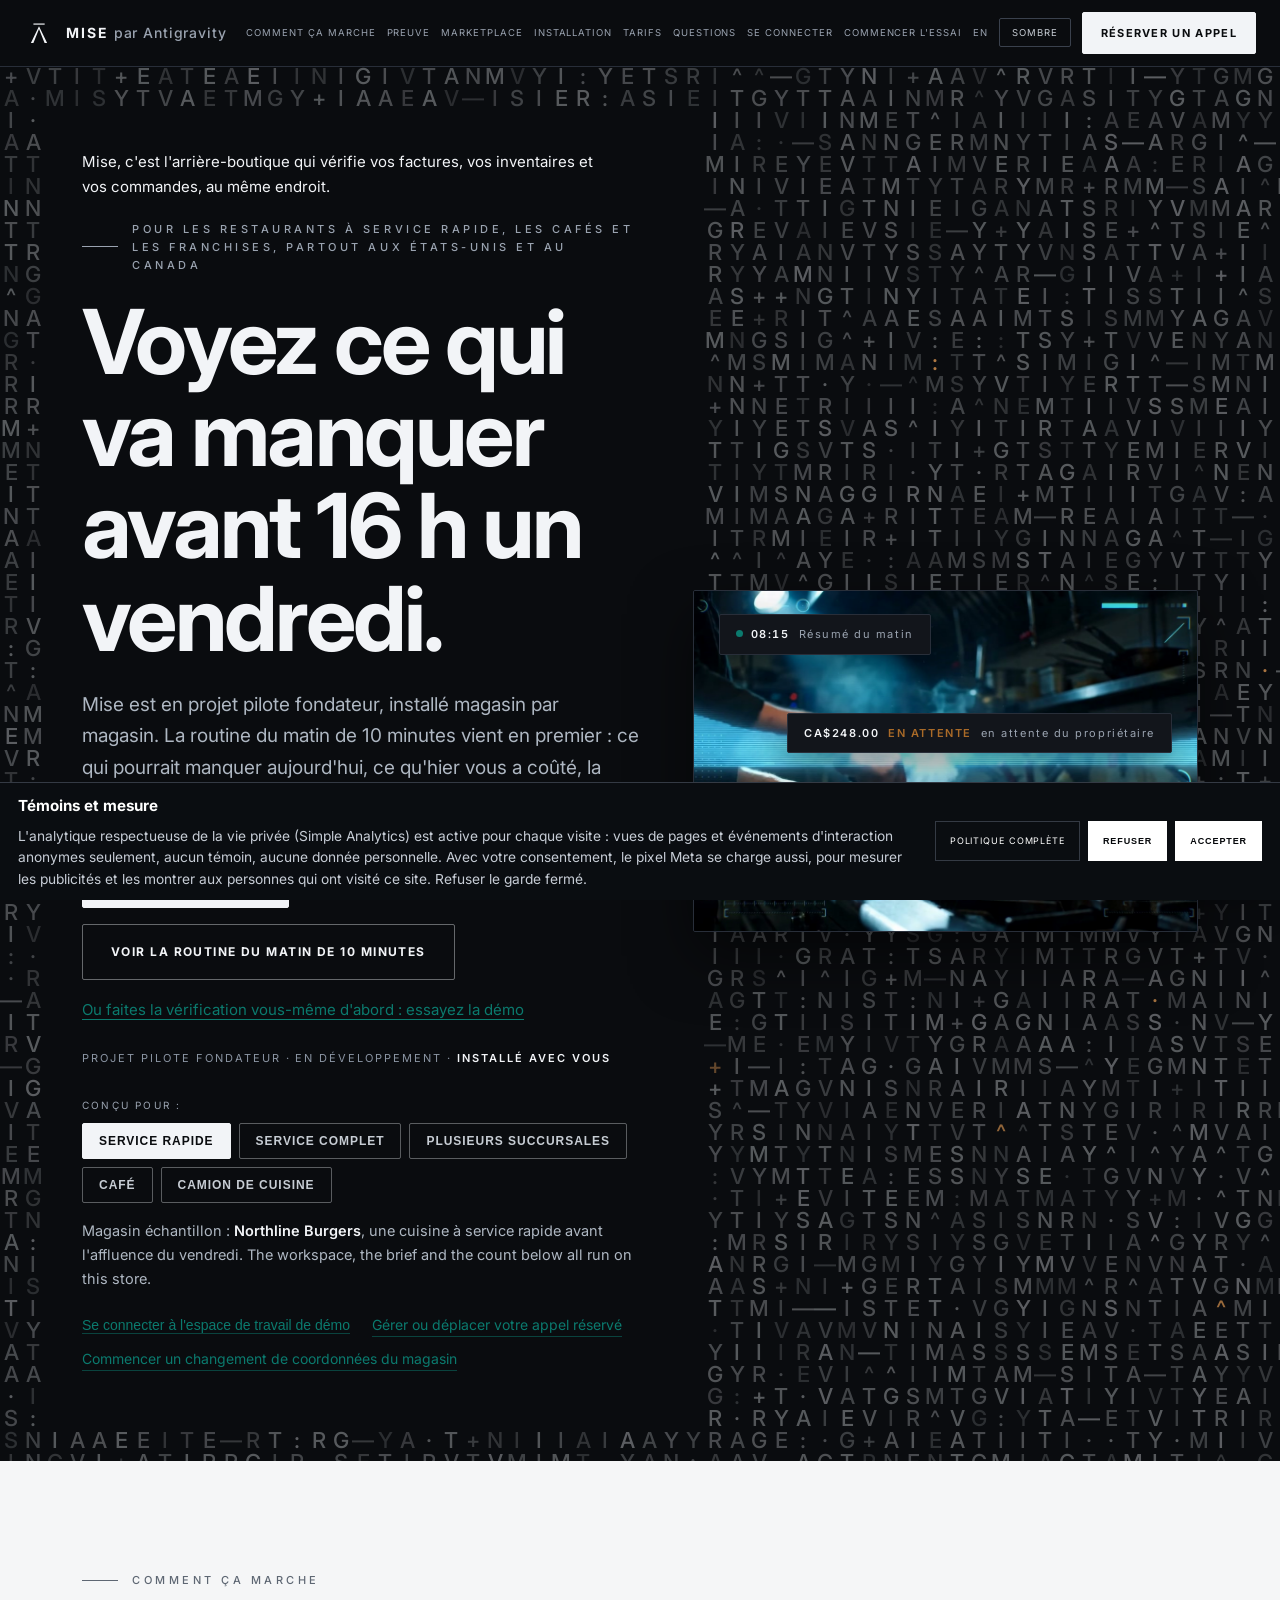
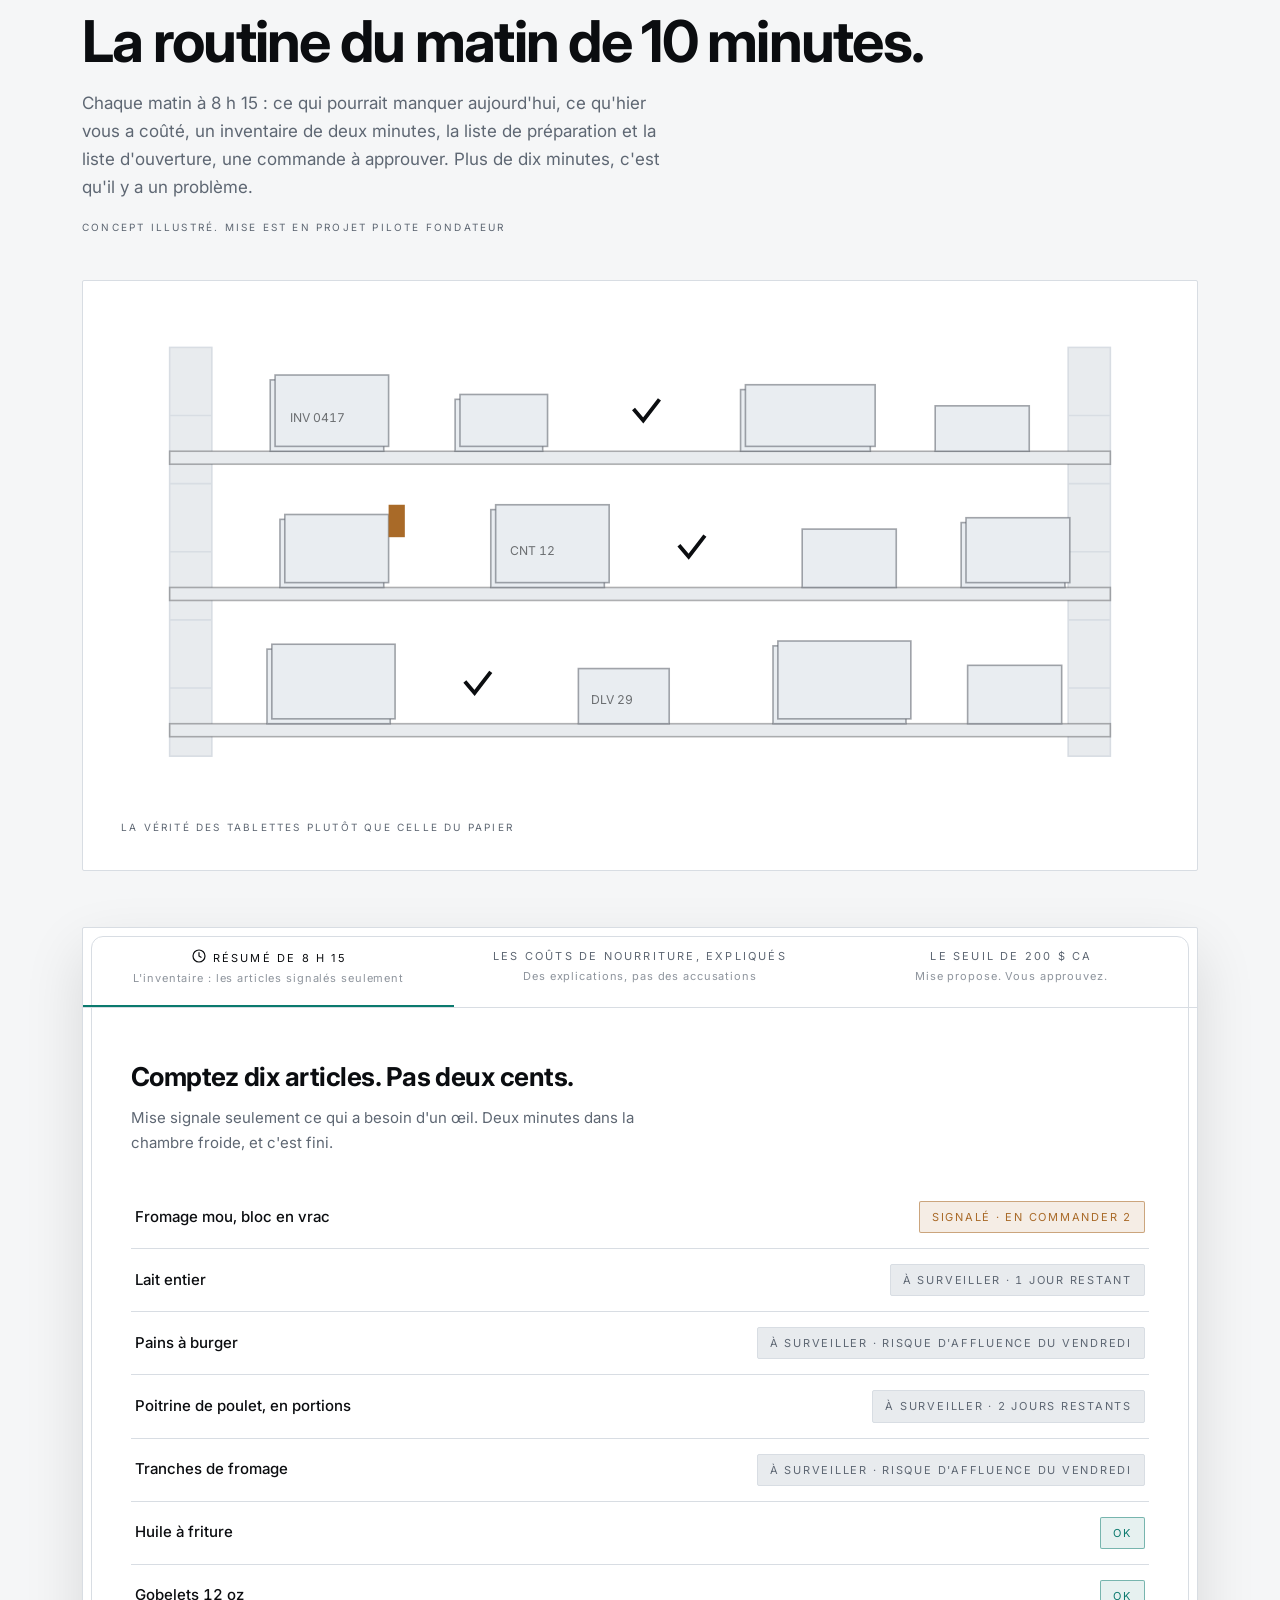
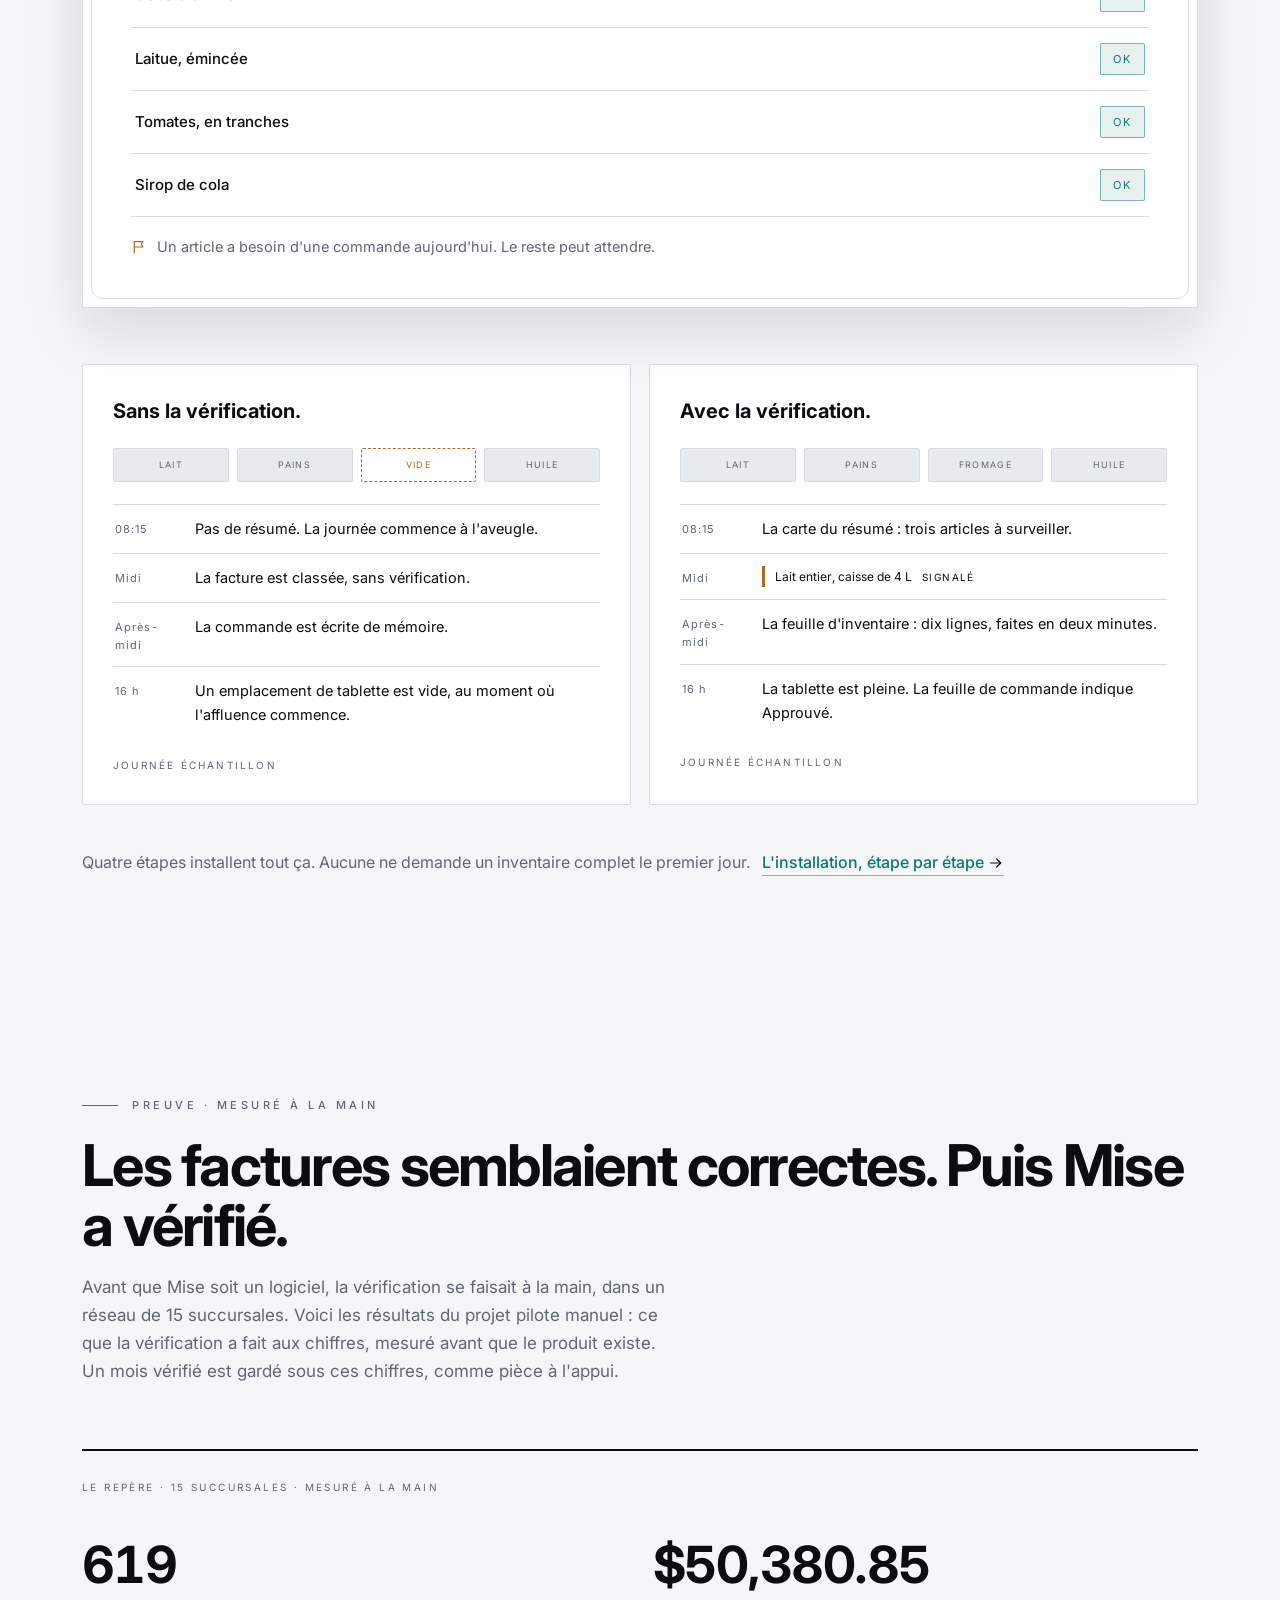
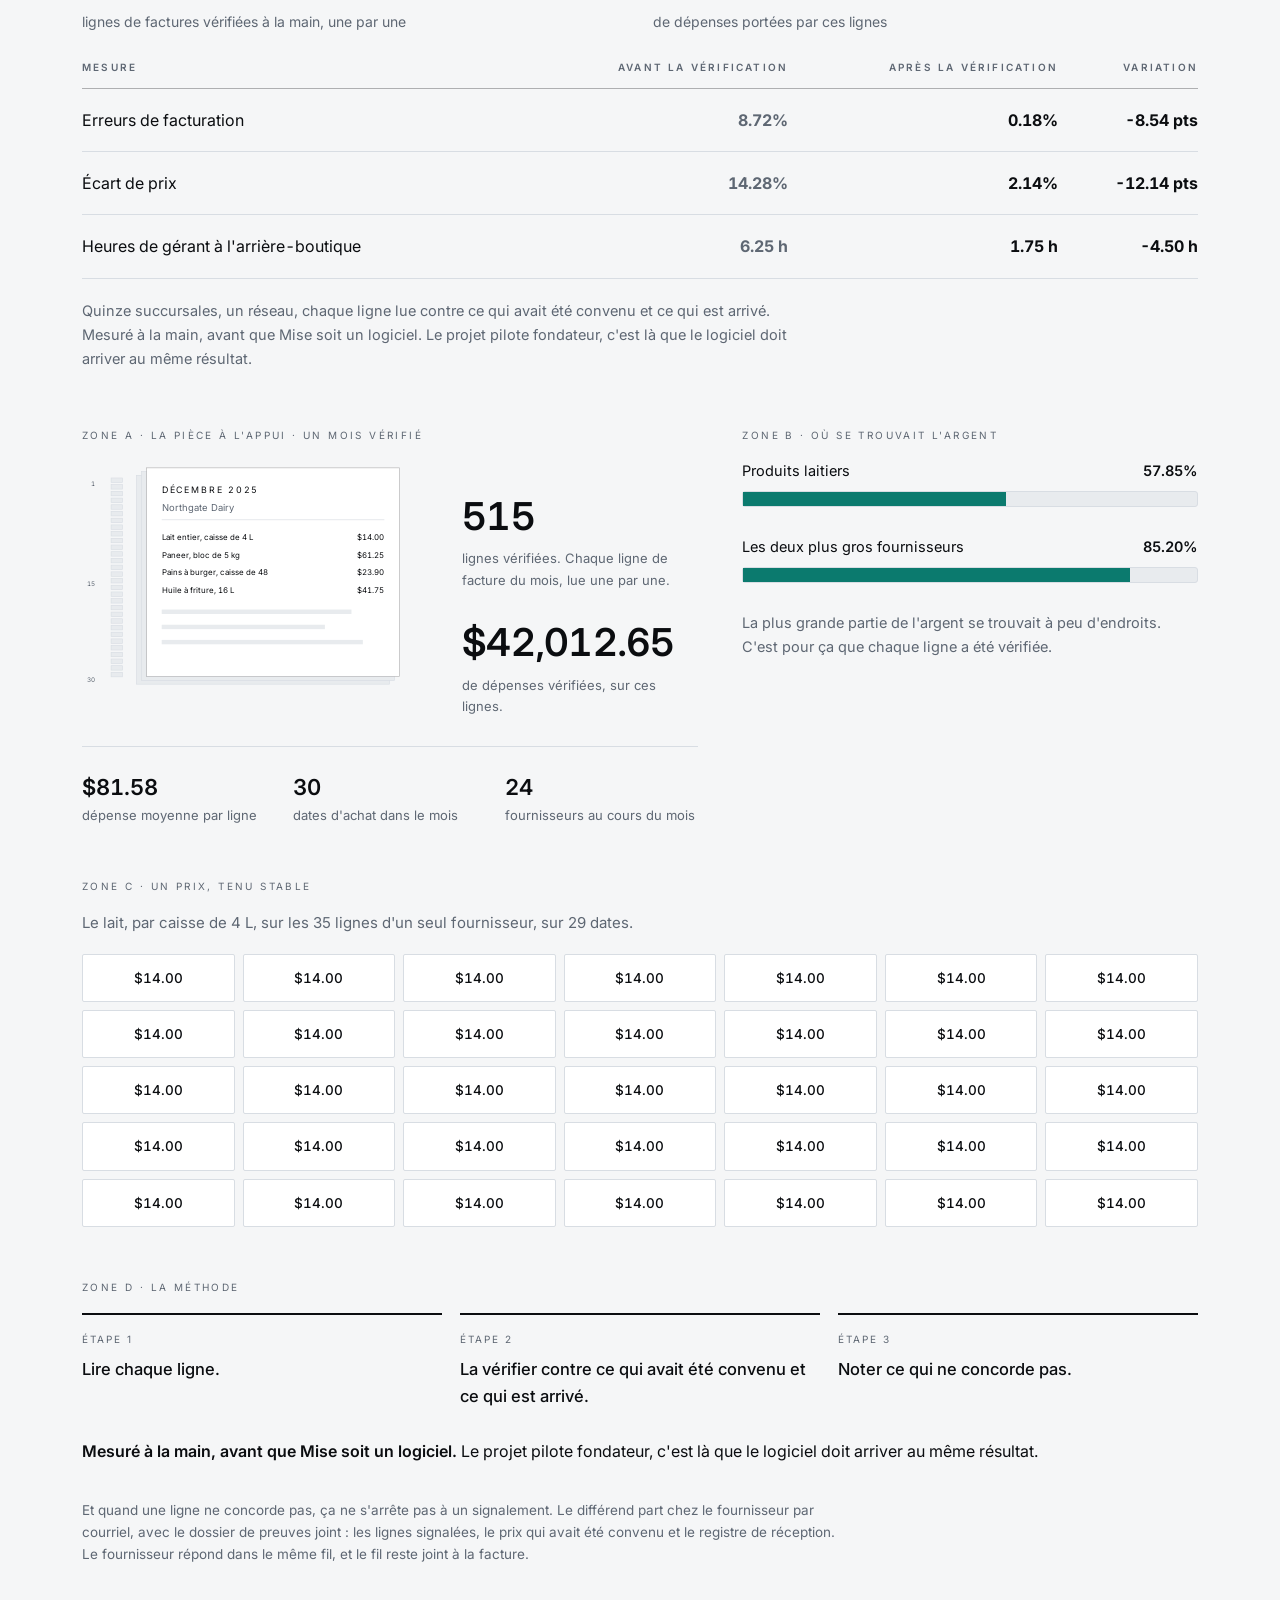
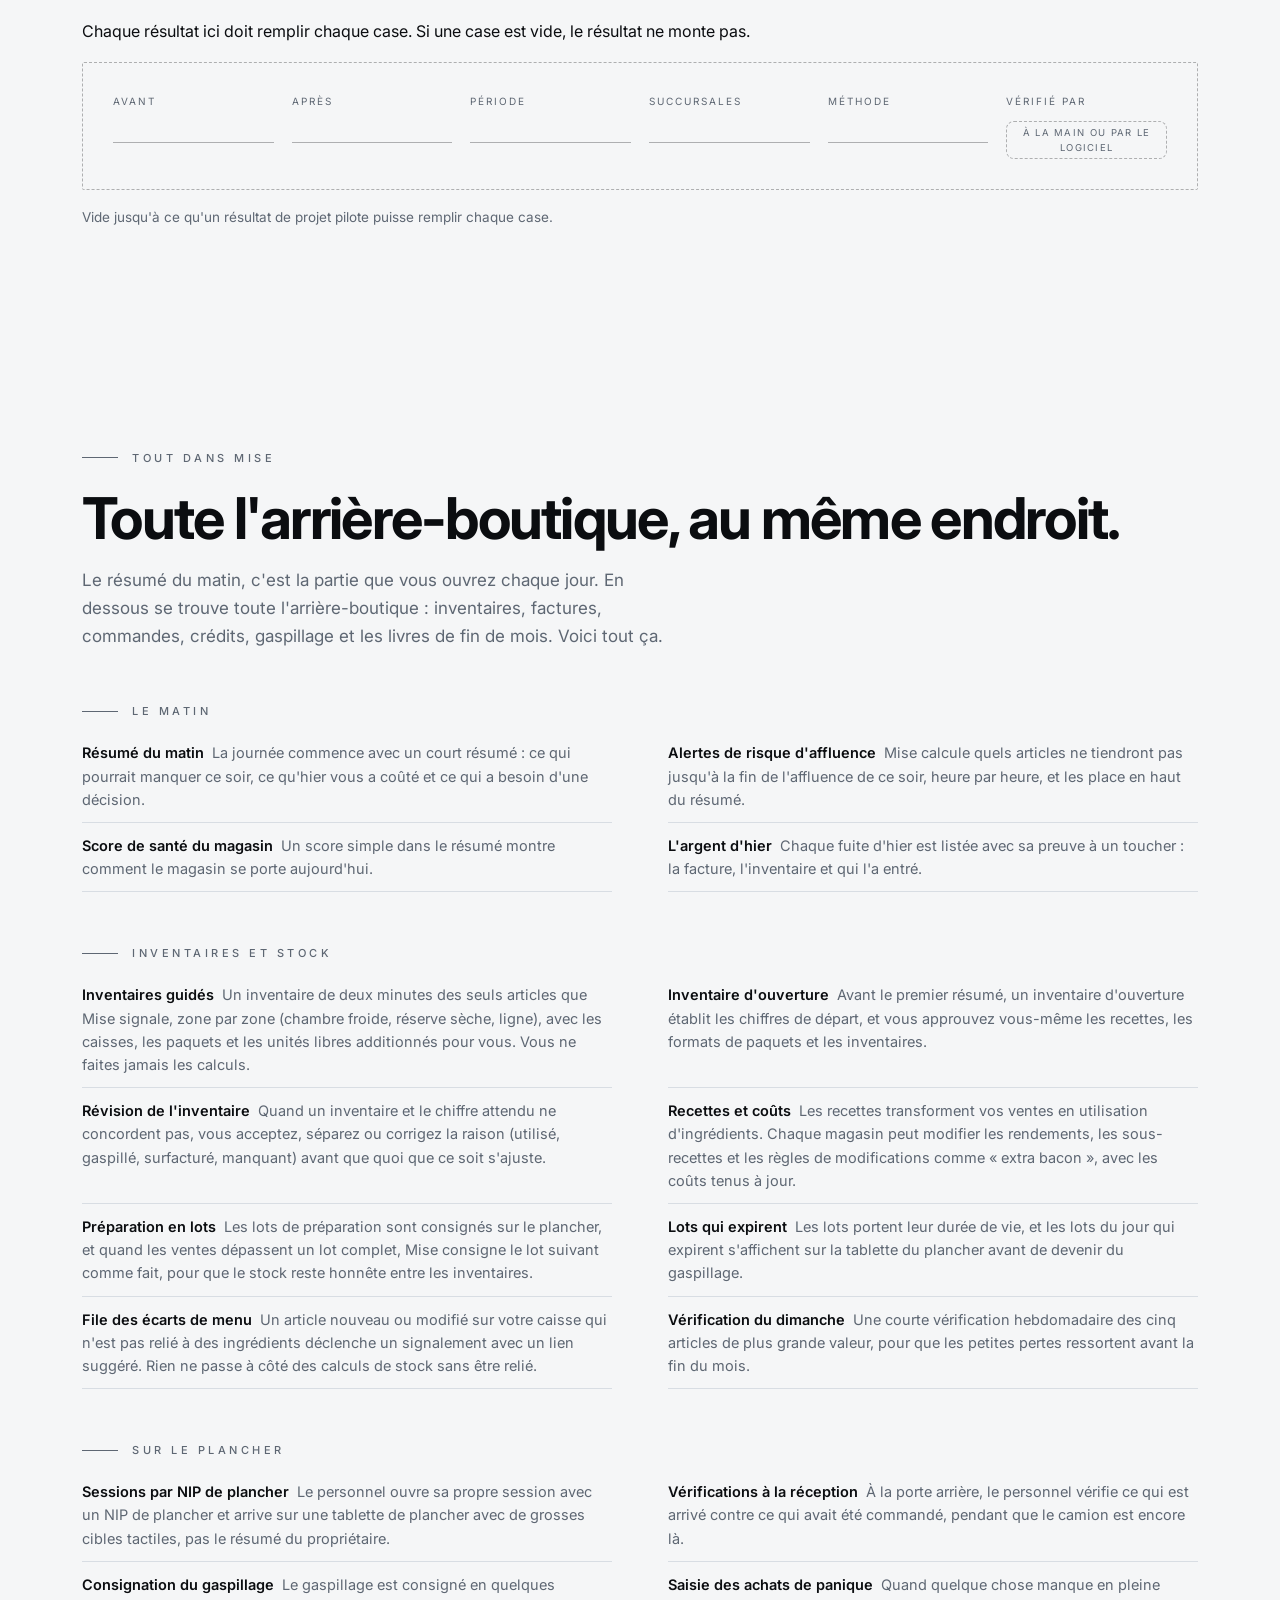
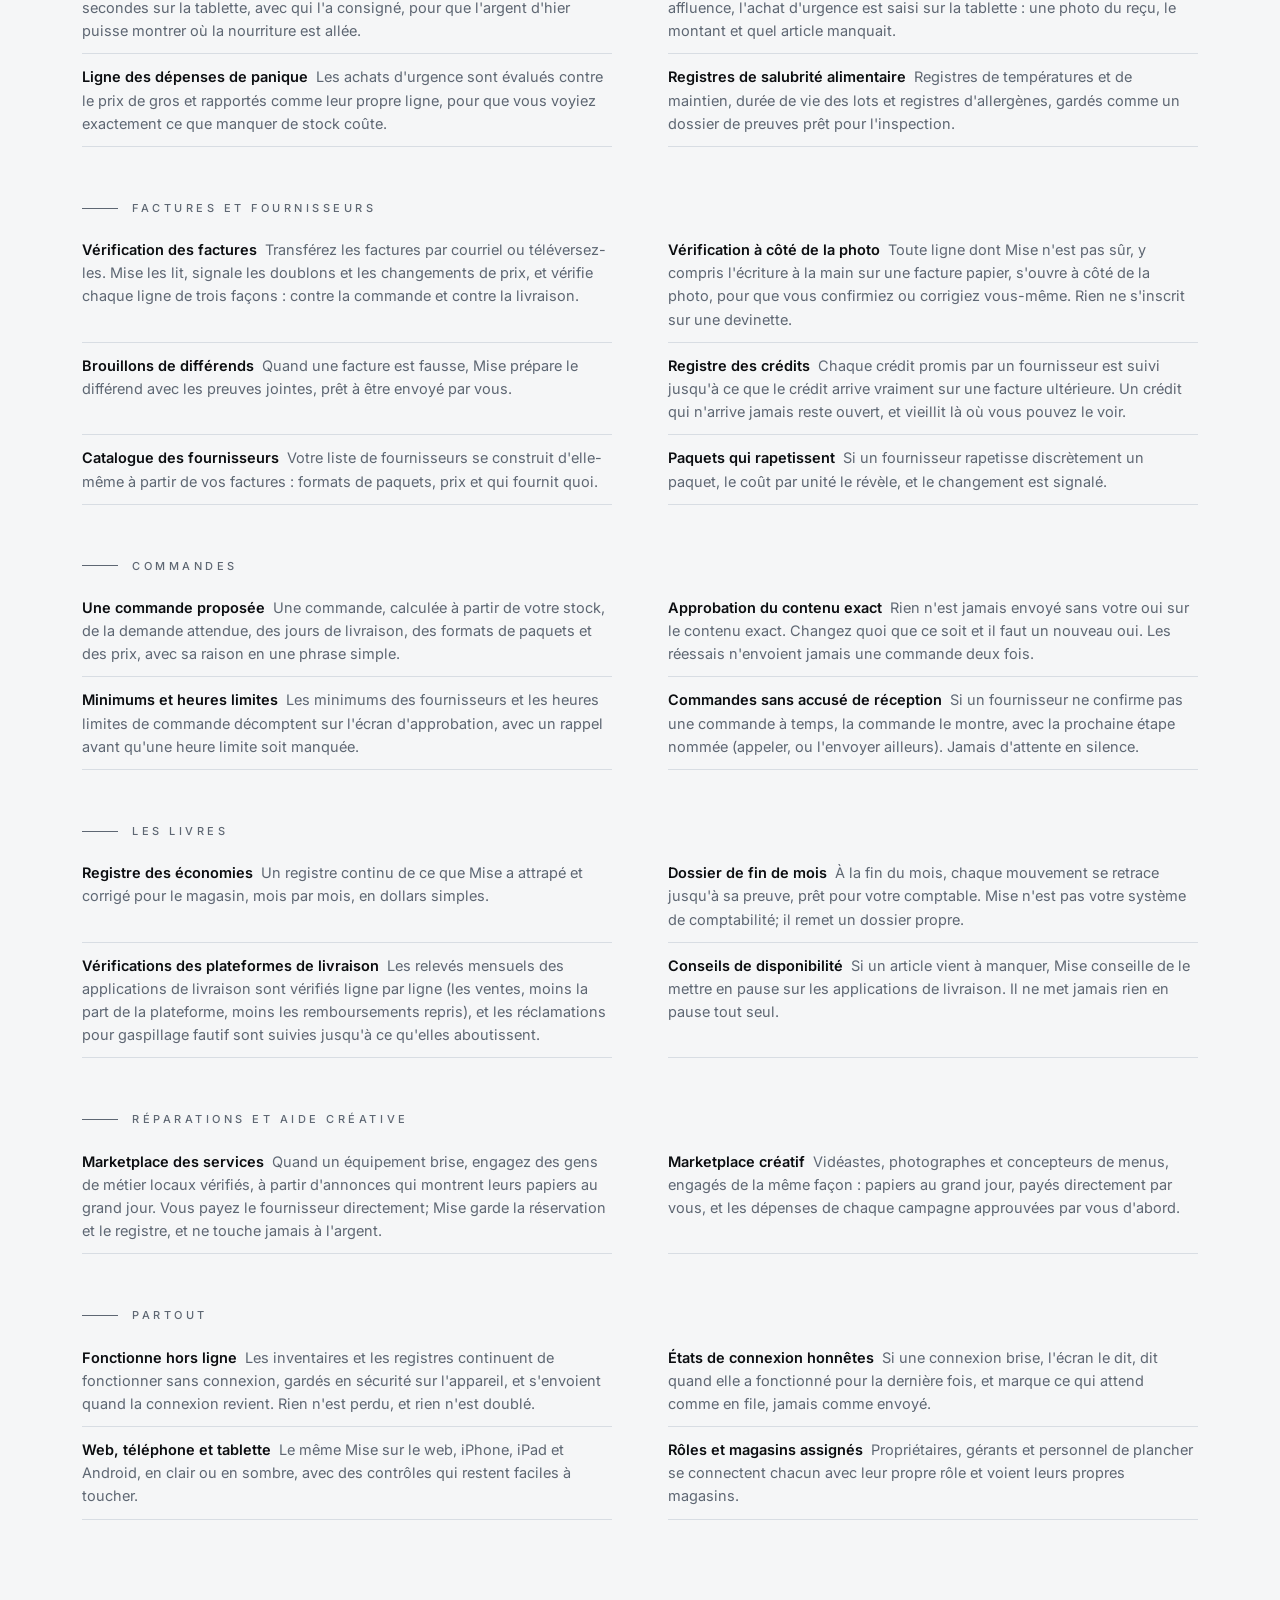
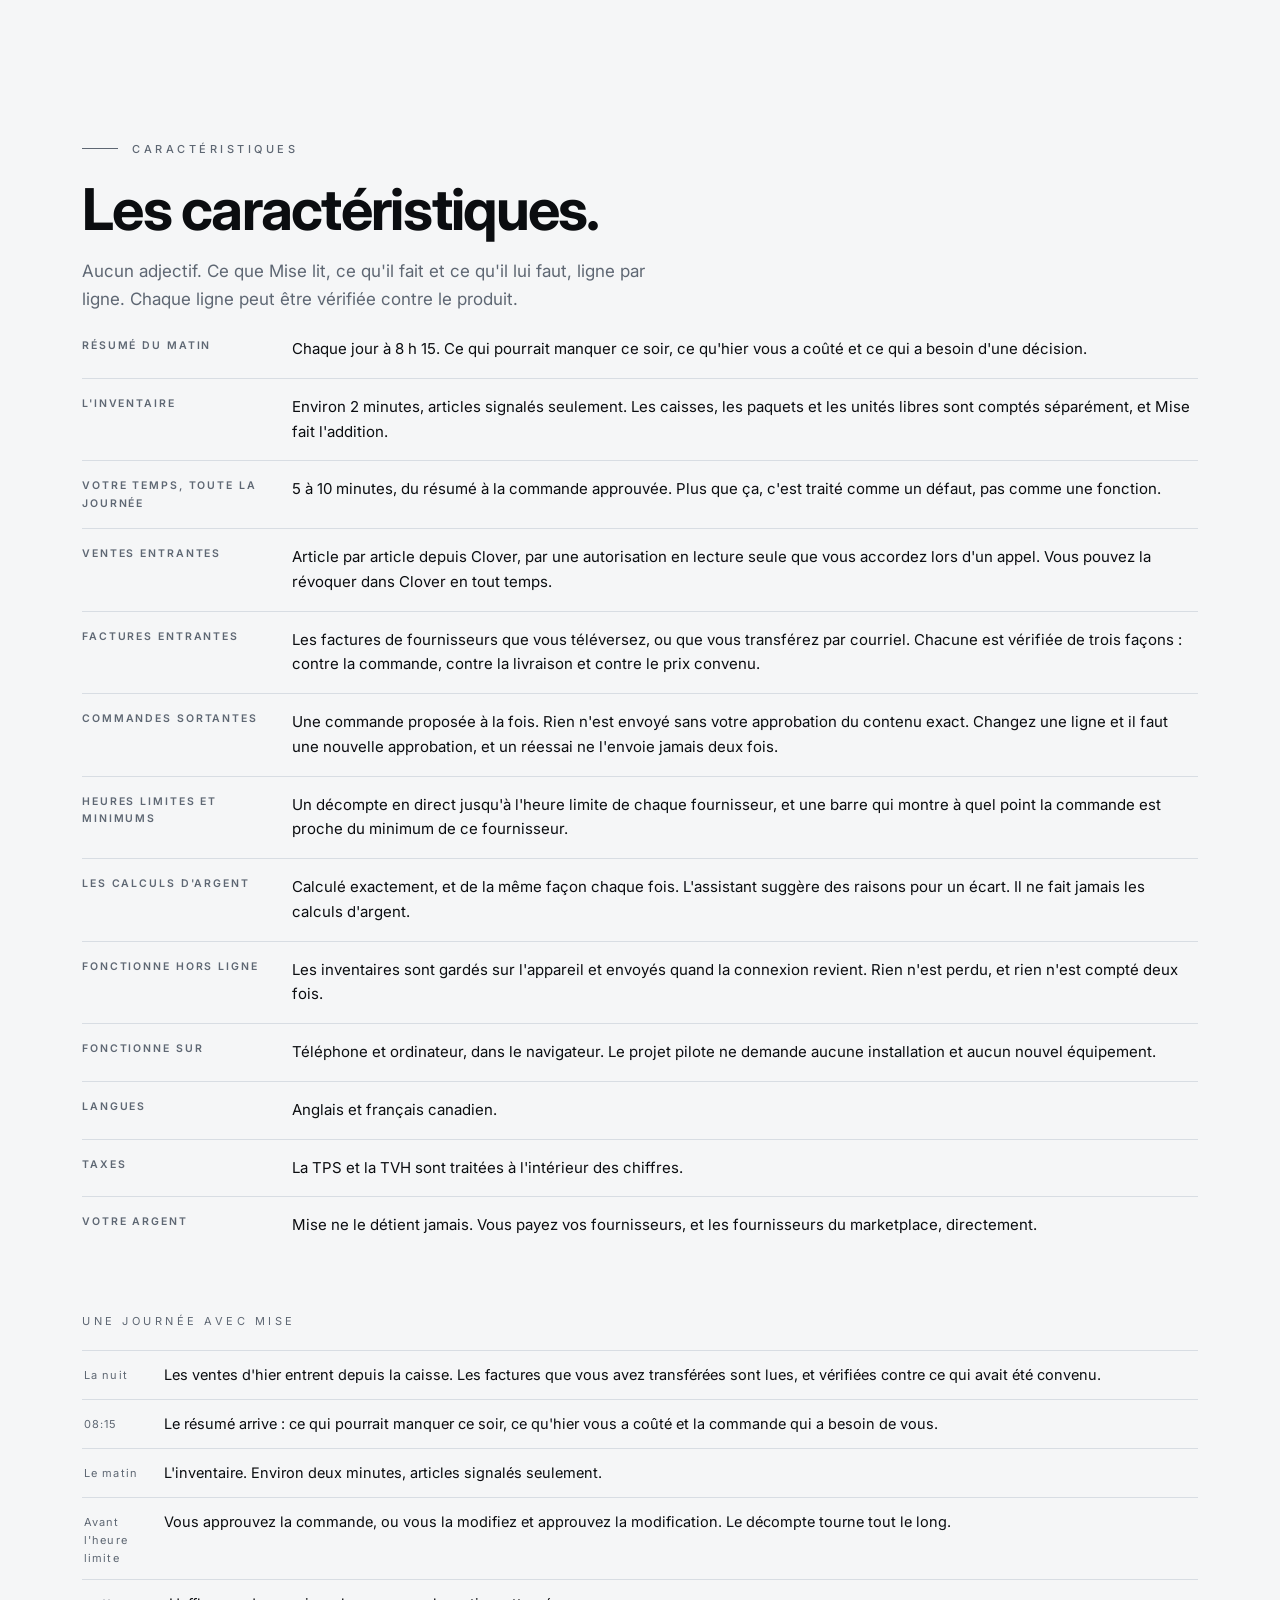
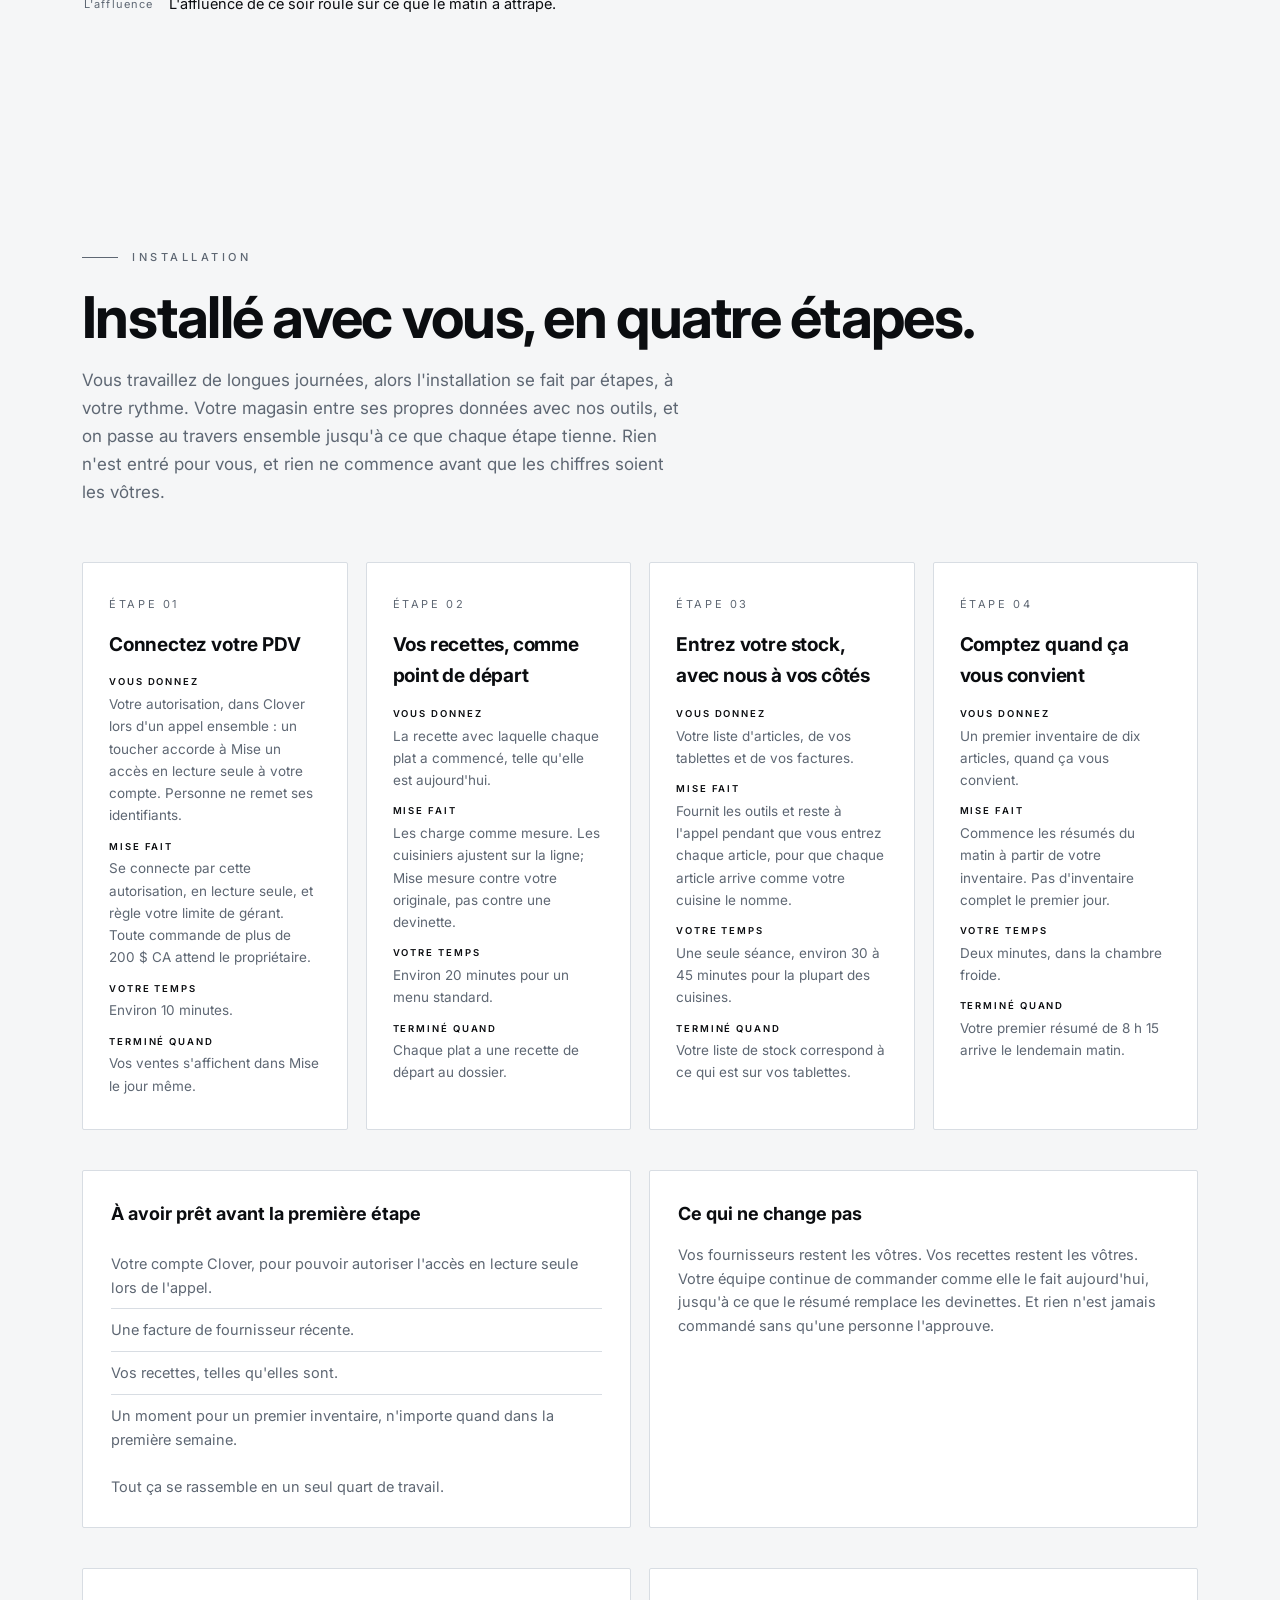
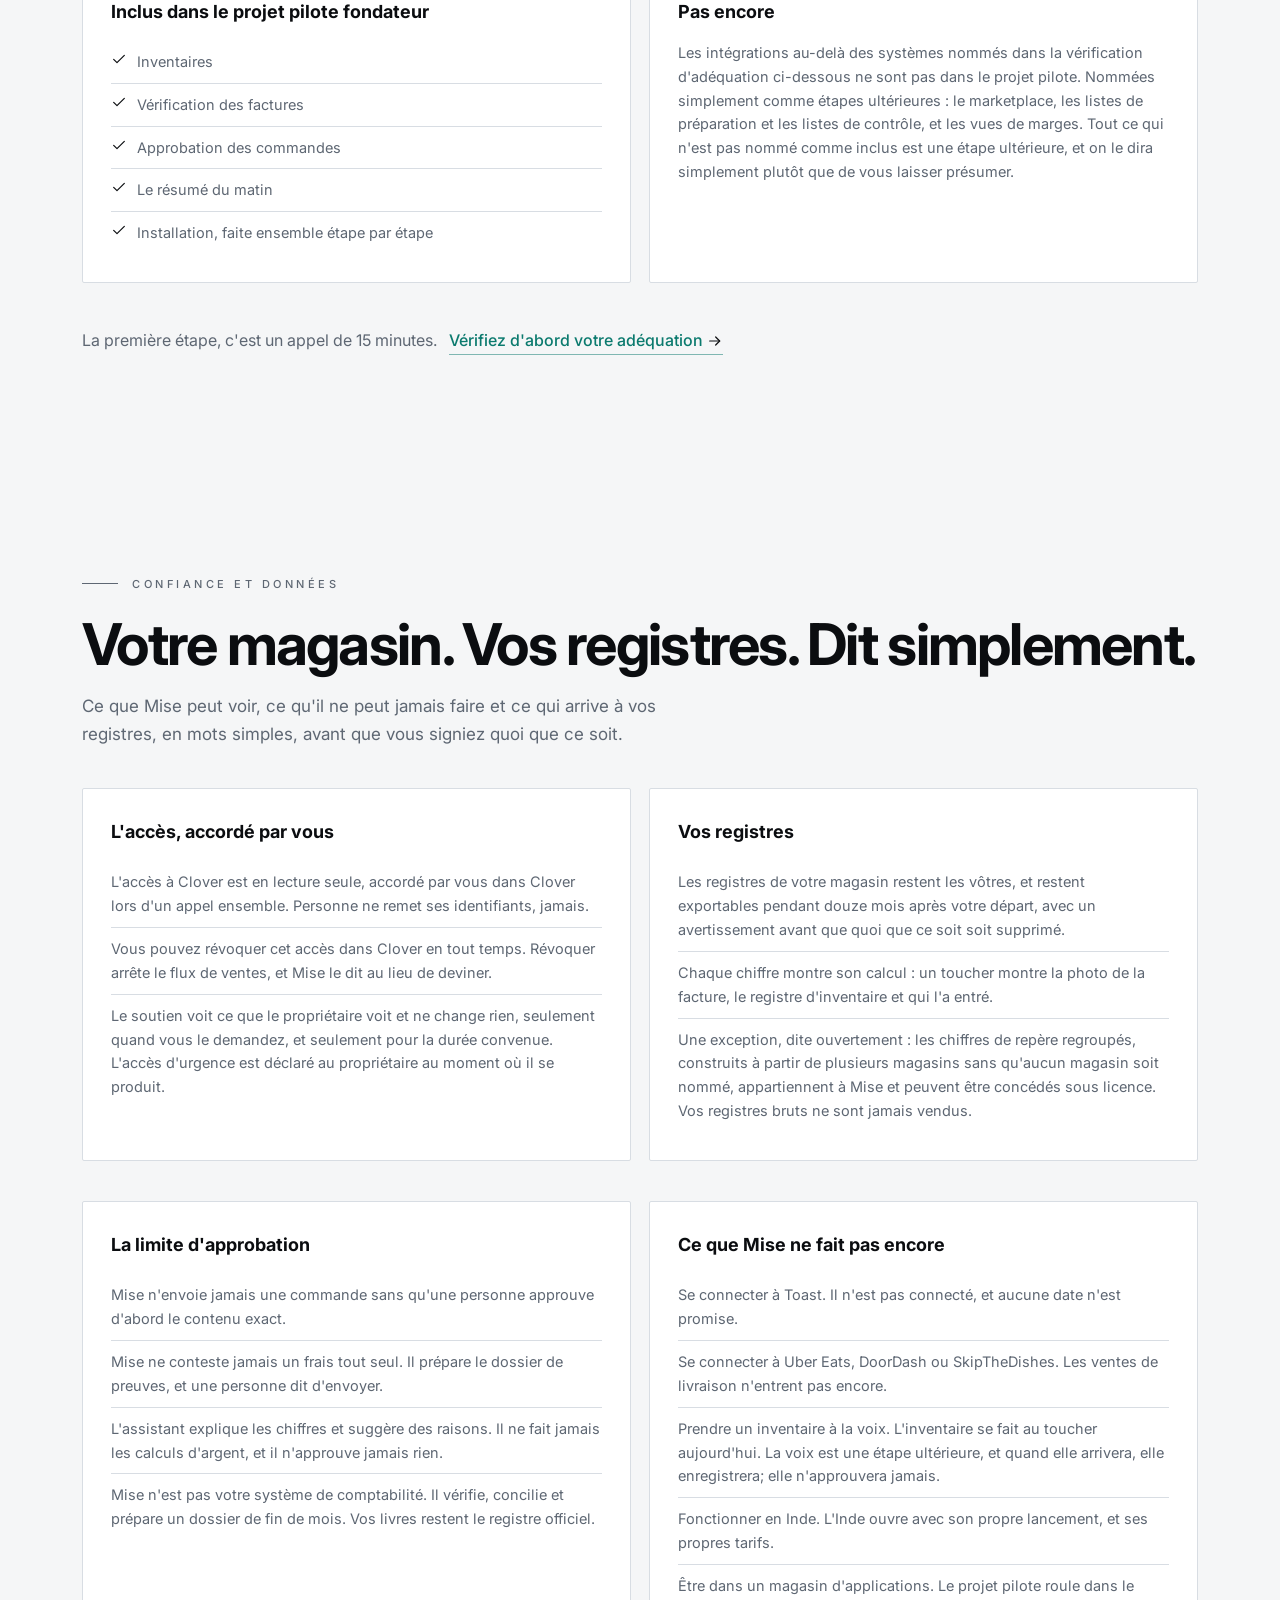
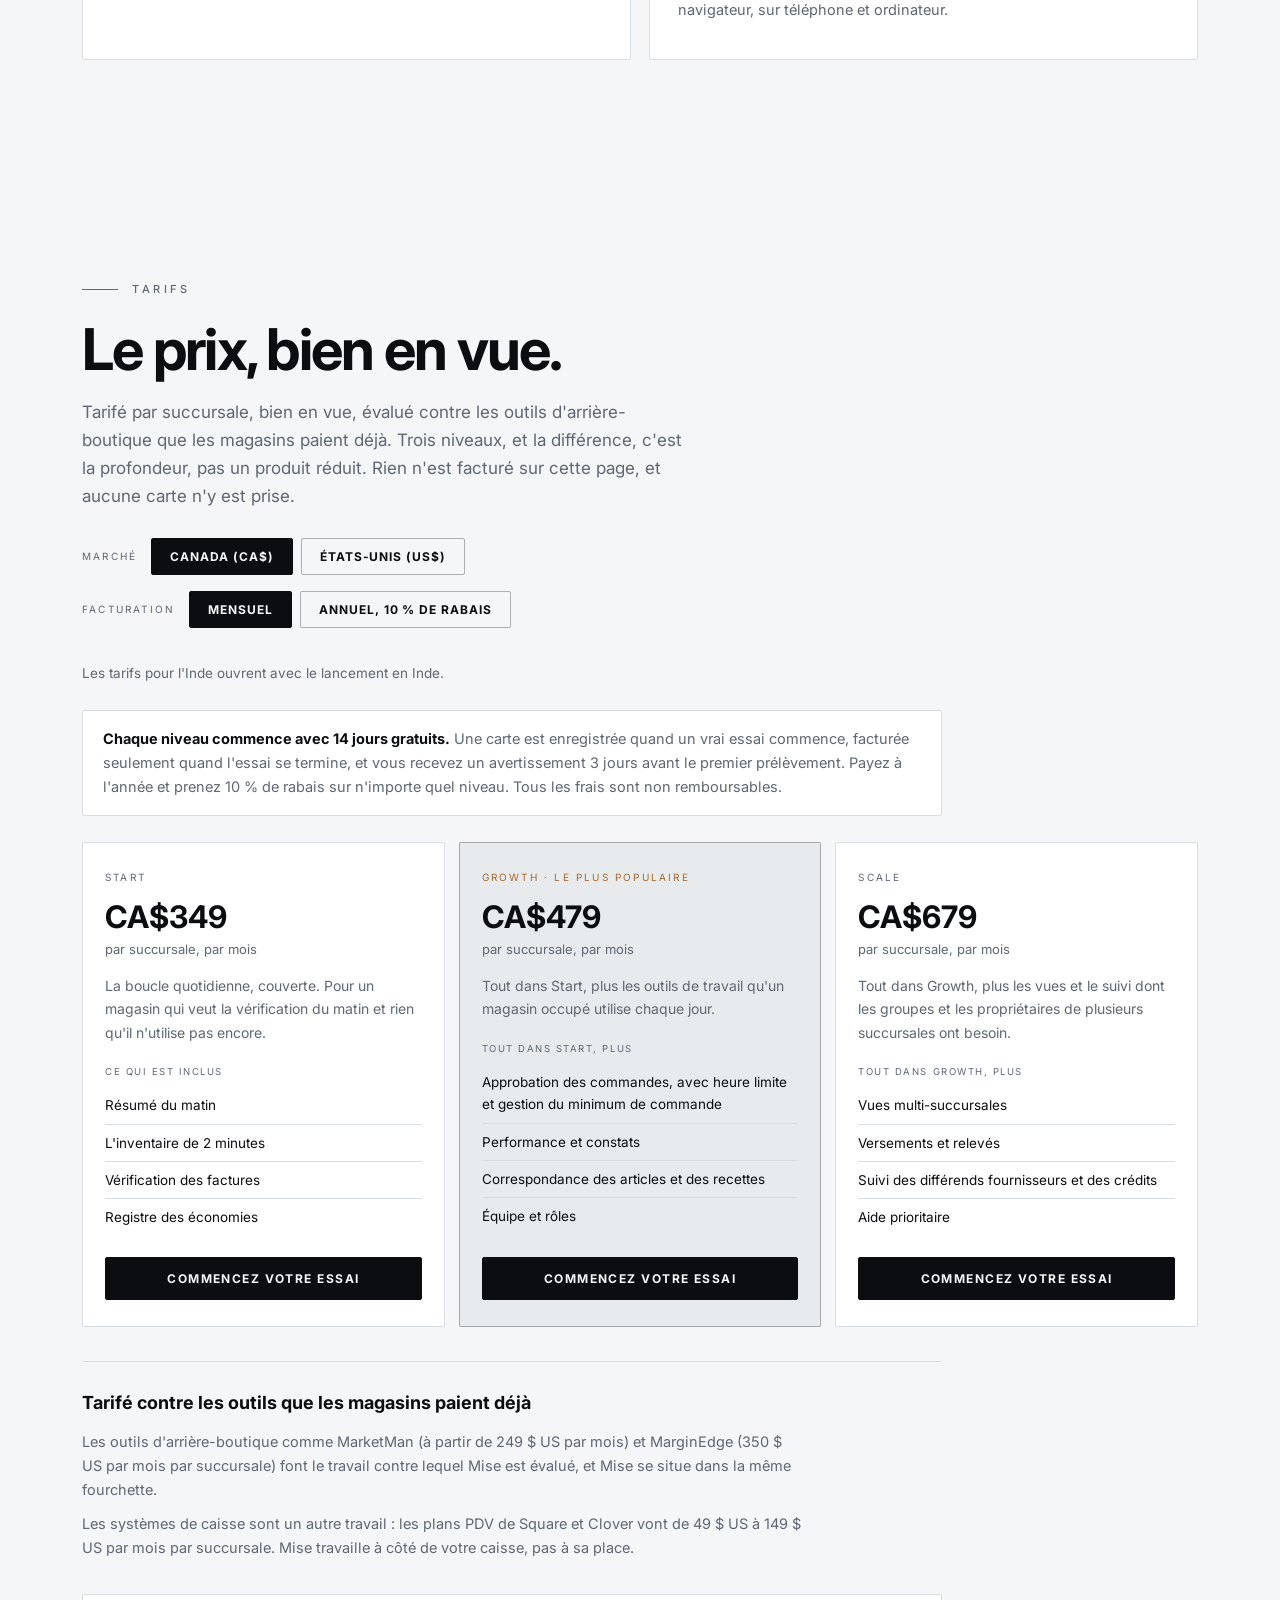
==== commit 696145c4: "Fix pass: homepage footer pricing truth, FR leftovers + FR header fit, shared demo strings via MISE_" ====
--- a/mise-fr.html
+++ b/mise-fr.html
@@ -847,6 +847,22 @@
     .benchtable th:nth-child(n+2),.benchtable td:nth-child(n+2){padding-left:6px}
   }
 </style>
+<style>
+/* FR header fit (fix pass, 2026-11-24): the French nav labels are longer than
+   the English ones, and at desktop widths the trial button and the booking
+   CTA were clipped at the right edge of the 1440px header container. Widen
+   the container, tighten the nav rhythm and smaller mono labels so the full
+   nav and both CTAs fit at 1440 and 1920 with room to spare. Phone widths
+   keep the base rules: text links and nav buttons already step out below
+   1400px, 1180px and 900px, and the CTA already stays on one line. */
+header .nav-in{max-width:1600px;padding:0 24px;gap:10px}
+header .nav-links{gap:11px}
+header .nav-links a.nl,header .nav-links button.nl{font-size:9.5px;letter-spacing:.1em}
+header .langlink{font-size:9.5px;letter-spacing:.1em}
+header #themeBtn{font-size:9.5px;letter-spacing:.1em;padding:8px 12px}
+header .nav-cta{white-space:nowrap}
+@media(max-width:480px){header .nav-in{padding:0 16px;gap:8px}header .nav-links{gap:10px}header #themeBtn{padding:7px 10px}header .nav-cta{padding:9px 12px}}
+</style>
 </head>
 <body>
 <a class="skiplink" href="#main">Aller au contenu</a>
@@ -1462,7 +1478,7 @@
     <div class="mktoggle rv" role="group" aria-label="Choisissez votre marché">
       <span class="mktlab">Marché</span>
       <button type="button" class="mktbtn" data-mkt="ca" aria-pressed="true">Canada (CA$)</button>
-      <button type="button" class="mktbtn" data-mkt="us" aria-pressed="false">United States (US$)</button>
+      <button type="button" class="mktbtn" data-mkt="us" aria-pressed="false">États-Unis (US$)</button>
     </div>
     <div class="mktoggle rv" role="group" aria-label="Choisissez la période de facturation" style="margin-top:-14px">
       <span class="mktlab">Facturation</span>
@@ -2051,7 +2067,7 @@
           <div class="srow"><b>Envoyer</b>Vos premières factures, par téléversement ou en transférant le courriel.</div>
           <div class="srow"><b>Inventaire</b>Votre inventaire d'ouverture, dix articles signalés, deux minutes.</div>
         </div>
-        <div class="step"><div class="n">ÉTAPE 03</div><h4>Start</h4>
+        <div class="step"><div class="n">ÉTAPE 03</div><h4>Commencer</h4>
           <div class="srow"><b>Premier résumé</b>Votre premier résumé de 8 h 15 arrive le lendemain matin.</div>
           <div class="srow"><b>Première commande</b>Préparée à partir de votre inventaire, approuvée par vous, avant l'heure limite.</div>
           <div class="srow"><b>Terminé quand</b>La routine roule sans nous à l'appel.</div>
@@ -2575,6 +2591,16 @@
     "Quick service": "Magasin échantillon · Une cuisine à service rapide",
     "Café": "Magasin échantillon · Un café",
     "Franchise": "Magasin échantillon · Une cuisine de franchise, une de plusieurs succursales"
+  },
+  demo: {
+    stockClock: "Horloge de stock : {n} {unit}",
+    dayLeft: "jour restant",
+    daysLeft: "jours restants",
+    countFirst: "Comptez {name} d'abord : {n} {unit} à son horloge de stock",
+    doFirst: "À faire en premier",
+    takeOneAway: "En retirer un",
+    addOne: "Ajouter un",
+    filePicked: "Fichier choisi : {name}. Cette page ne lit pas votre fichier. Regardez les étapes que la vraie vérification exécute."
   }
 };
 /* Founding cohort state (F4): 0 renders words only. The numbered states render
@@ -2666,6 +2692,10 @@
 function storeJSON(k,v){try{localStorage.setItem(k,JSON.stringify(v))}catch(e){}}
 var EMAIL_RE=/^[^\s@]+@[^\s@]+\.[^\s@]{2,}$/;
 function money(n){return "CA$"+n.toFixed(2)}
+/* Les chaînes de la démo passent par MISE_I18N.demo (valeurs françaises
+   ci-dessus; les replis littéraux sont le texte anglais actuel). */
+function dt(key,fallback){var d=(window.MISE_I18N&&window.MISE_I18N.demo)||{};return d[key]||fallback}
+function dunit(n){return n===1?dt("dayLeft","day left"):dt("daysLeft","days left")}
 
 /* ================= SEGMENTS (Clover customize lesson) ================= */
 var SEGMENTS={
@@ -2992,7 +3022,7 @@
     pr.innerHTML="";
     var first=seg.items[0];
     var rows=[
-      {t:"Comptez "+first.name+" first: "+first.days+" jour"+(first.days===1?"":"s")+" restant"+(first.days===1?"":"s")+" à son horloge de stock",pill:"À faire en premier",cls:"pill flag"},
+      {t:dt("countFirst","Count {name} first: {n} {unit} on its stock clock").replace("{name}",first.name).replace("{n}",first.days).replace("{unit}",dunit(first.days)),pill:dt("doFirst","Do first"),cls:"pill flag"},
       {t:"Approuvez la commande avant l'heure limite du fournisseur à 16 h",pill:"Avant 16 h",cls:"pill"},
       {t:"Répondez à la ligne de facture signalée : pains à burger, imprimé 8, à la main 5",pill:"A besoin de vos yeux",cls:"pill flag"}
     ];
@@ -3013,10 +3043,10 @@
     countState[idx]={c:0,p:0,l:0};
     var wrap=document.createElement("div"); wrap.className="countitem";
     var pillCls=it.days<=1?"pill flag":"pill";
-    var html="<div class='ci-head'><span class='ci-name'>"+it.name+"</span><span class='"+pillCls+"'>Horloge de stock : "+it.days+" day"+(it.days===1?"":"s")+" left</span></div>";
+    var html="<div class='ci-head'><span class='ci-name'>"+it.name+"</span><span class='"+pillCls+"'>"+dt("stockClock","Stock clock: {n} {unit}").replace("{n}",it.days).replace("{unit}",dunit(it.days))+"</span></div>";
     html+="<div class='countgrid'>";
     [["c","Caisses","1 caisse = "+it.perCase+" "+it.unit],["p","Paquets","1 paquet = "+it.perPack+" "+it.unit],["l","Libres","Unité "+it.unit]].forEach(function(kind){
-      html+="<div class='stepper'><span class='sl2'>"+kind[1]+"</span><div class='srow3'><button type='button' data-count-btn data-idx='"+idx+"' data-kind='"+kind[0]+"' data-dir='-1' aria-label='En retirer un'>-</button><span class='sv' data-count-val='"+idx+"-"+kind[0]+"'>0</span><button type='button' data-count-btn data-idx='"+idx+"' data-kind='"+kind[0]+"' data-dir='1' aria-label='Add one'>+</button></div><div class='snote'>"+kind[2]+"</div></div>";
+      html+="<div class='stepper'><span class='sl2'>"+kind[1]+"</span><div class='srow3'><button type='button' data-count-btn data-idx='"+idx+"' data-kind='"+kind[0]+"' data-dir='-1' aria-label='"+dt("takeOneAway","Take one away")+"'>-</button><span class='sv' data-count-val='"+idx+"-"+kind[0]+"'>0</span><button type='button' data-count-btn data-idx='"+idx+"' data-kind='"+kind[0]+"' data-dir='1' aria-label='"+dt("addOne","Add one")+"'>+</button></div><div class='snote'>"+kind[2]+"</div></div>";
     });
     html+="</div><p class='ci-total'>Sur la tablette : <b data-count-total='"+idx+"'>0 "+it.unit+"</b>. Mise fait l'addition, pas vous.</p>";
     wrap.innerHTML=html;
@@ -3152,7 +3182,7 @@
   var nameEl=$("#invFileName"), stageEl=$("#invStage"), spin=$("#invSpinner"), result=$("#invSampleResult");
   if(!f)return;
   result.hidden=true; spin.classList.remove("show"); stageEl.textContent="";
-  nameEl.textContent="Fichier choisi : "+f.name+". This page does not read your file. Watch the steps the real check runs.";
+  nameEl.textContent=dt("filePicked","File picked: {name}. This page does not read your file. Watch the steps the real check runs.").replace("{name}",f.name);
   setTimeout(function(){spin.classList.add("show");},1000);
   setTimeout(function(){stageEl.textContent="Étape 1 sur 3 : Lecture de la facture";},2100);
   setTimeout(function(){stageEl.textContent="Étape 2 sur 3 : Extraction des lignes";},3200);
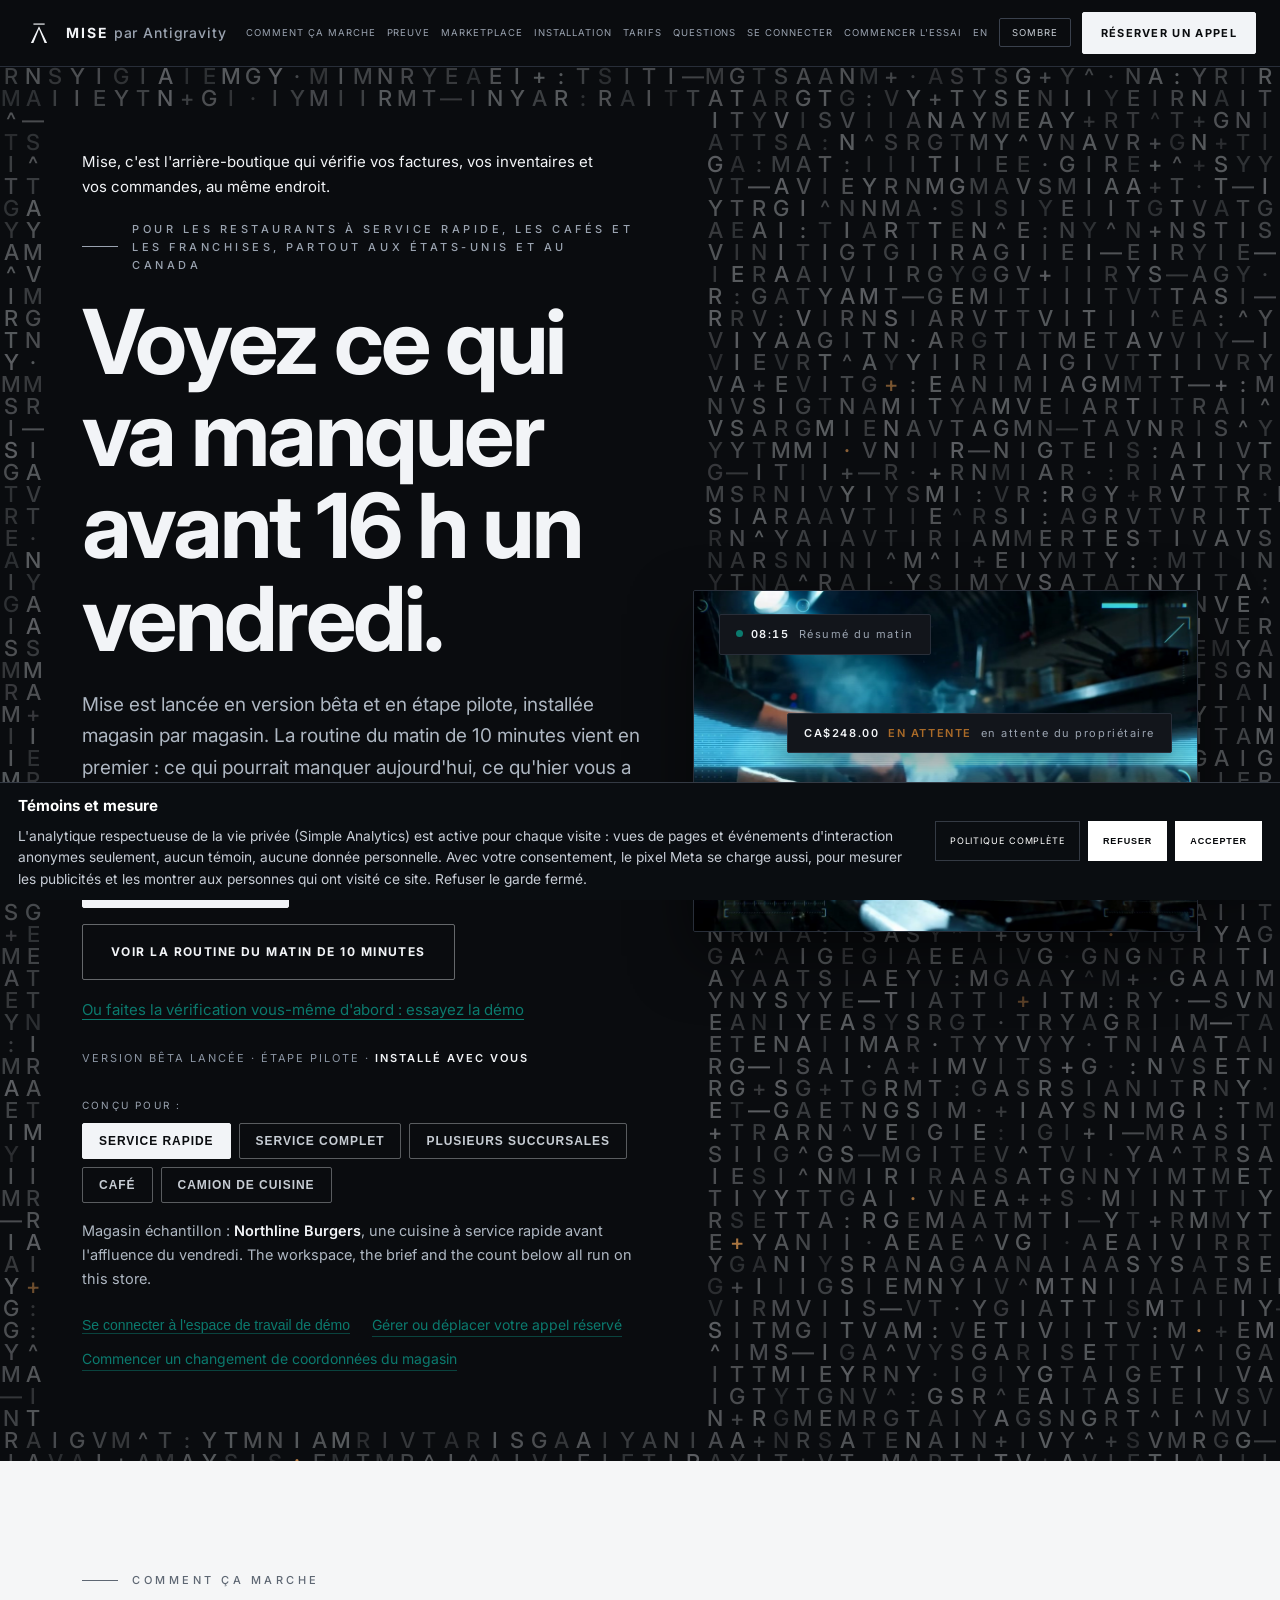
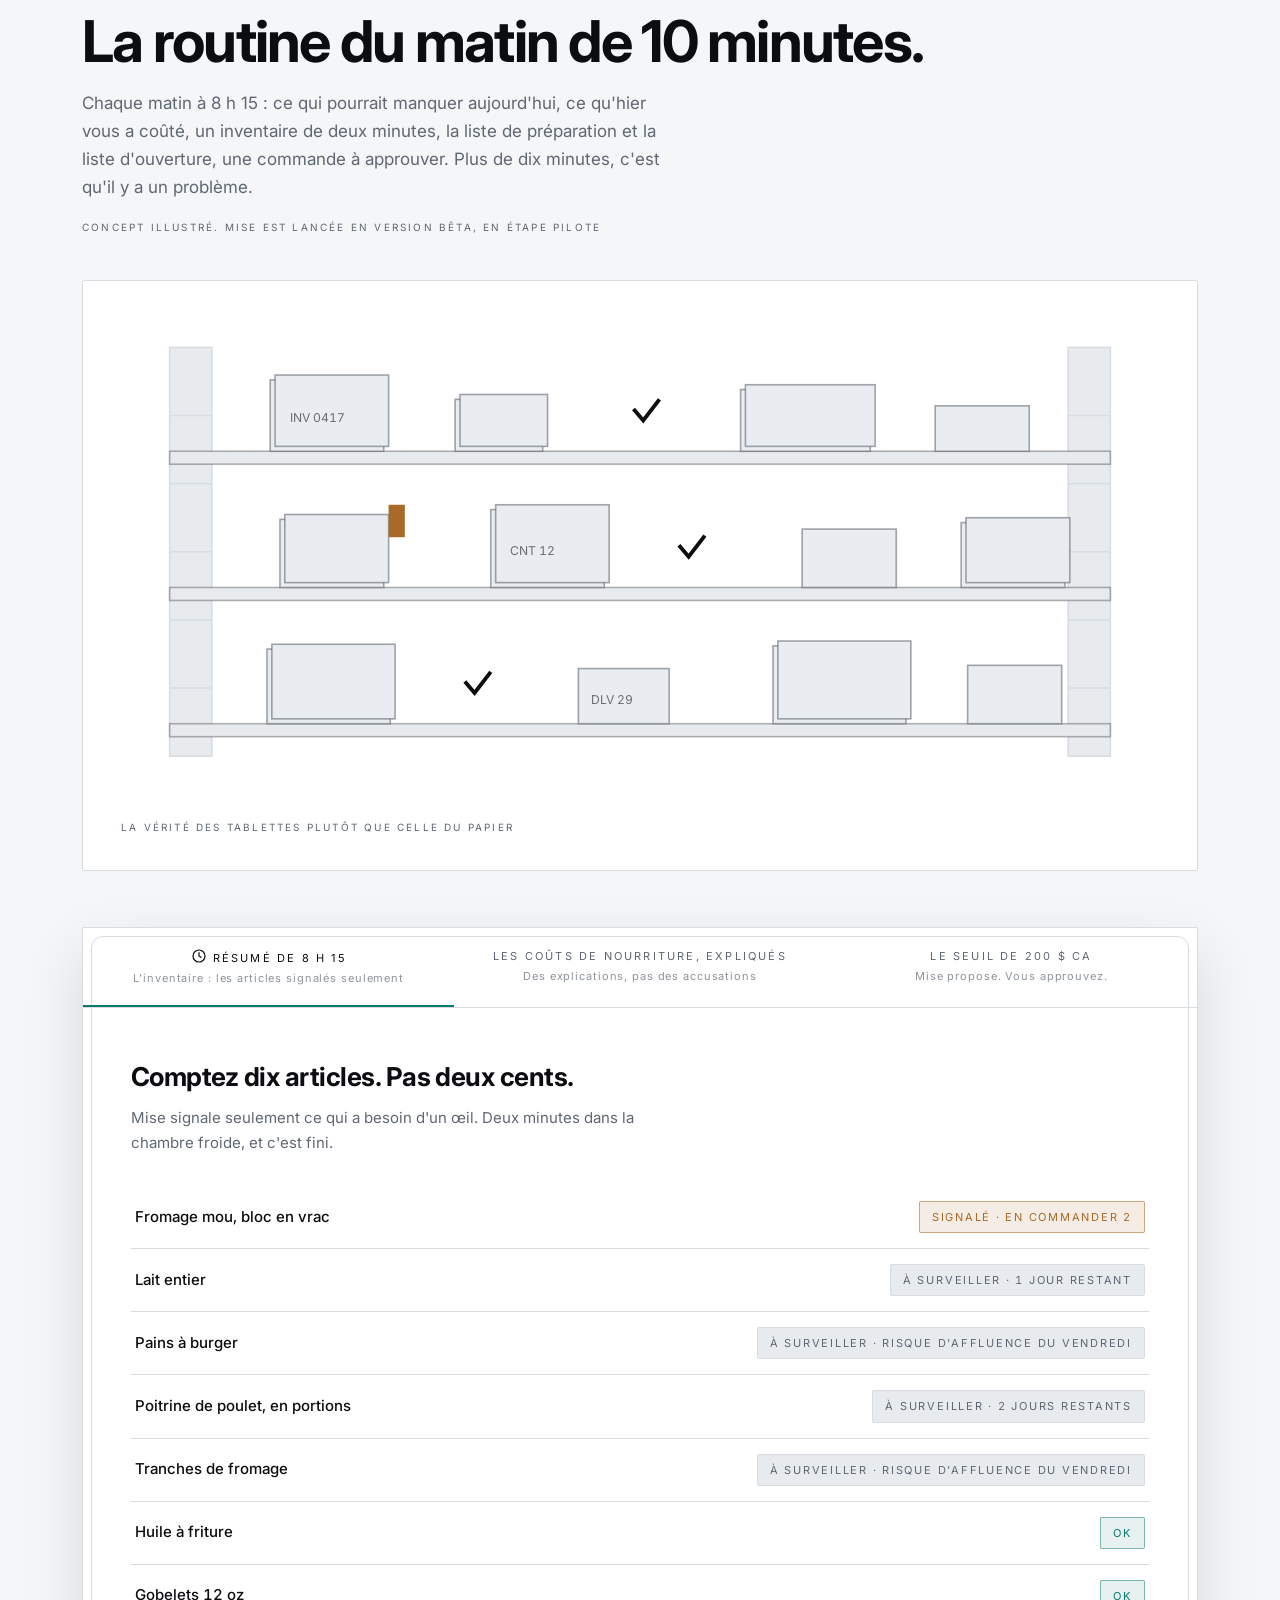
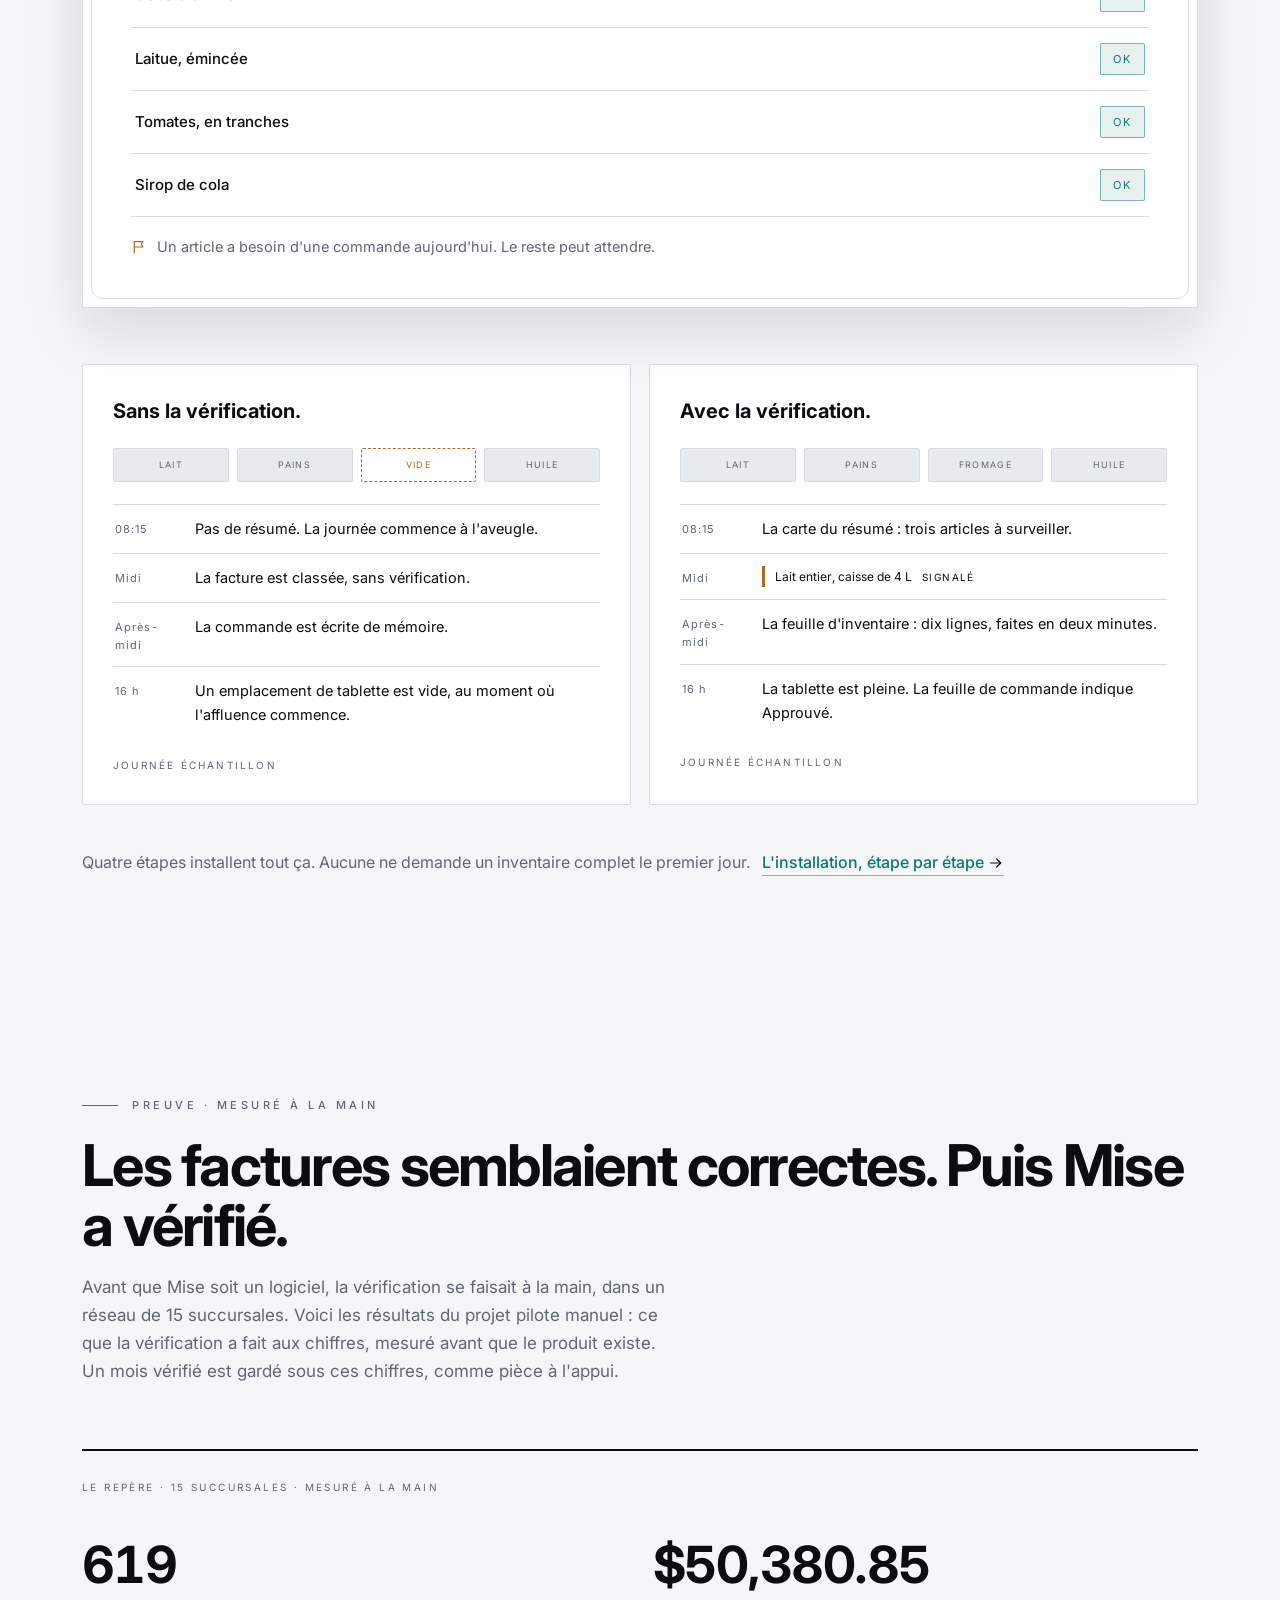
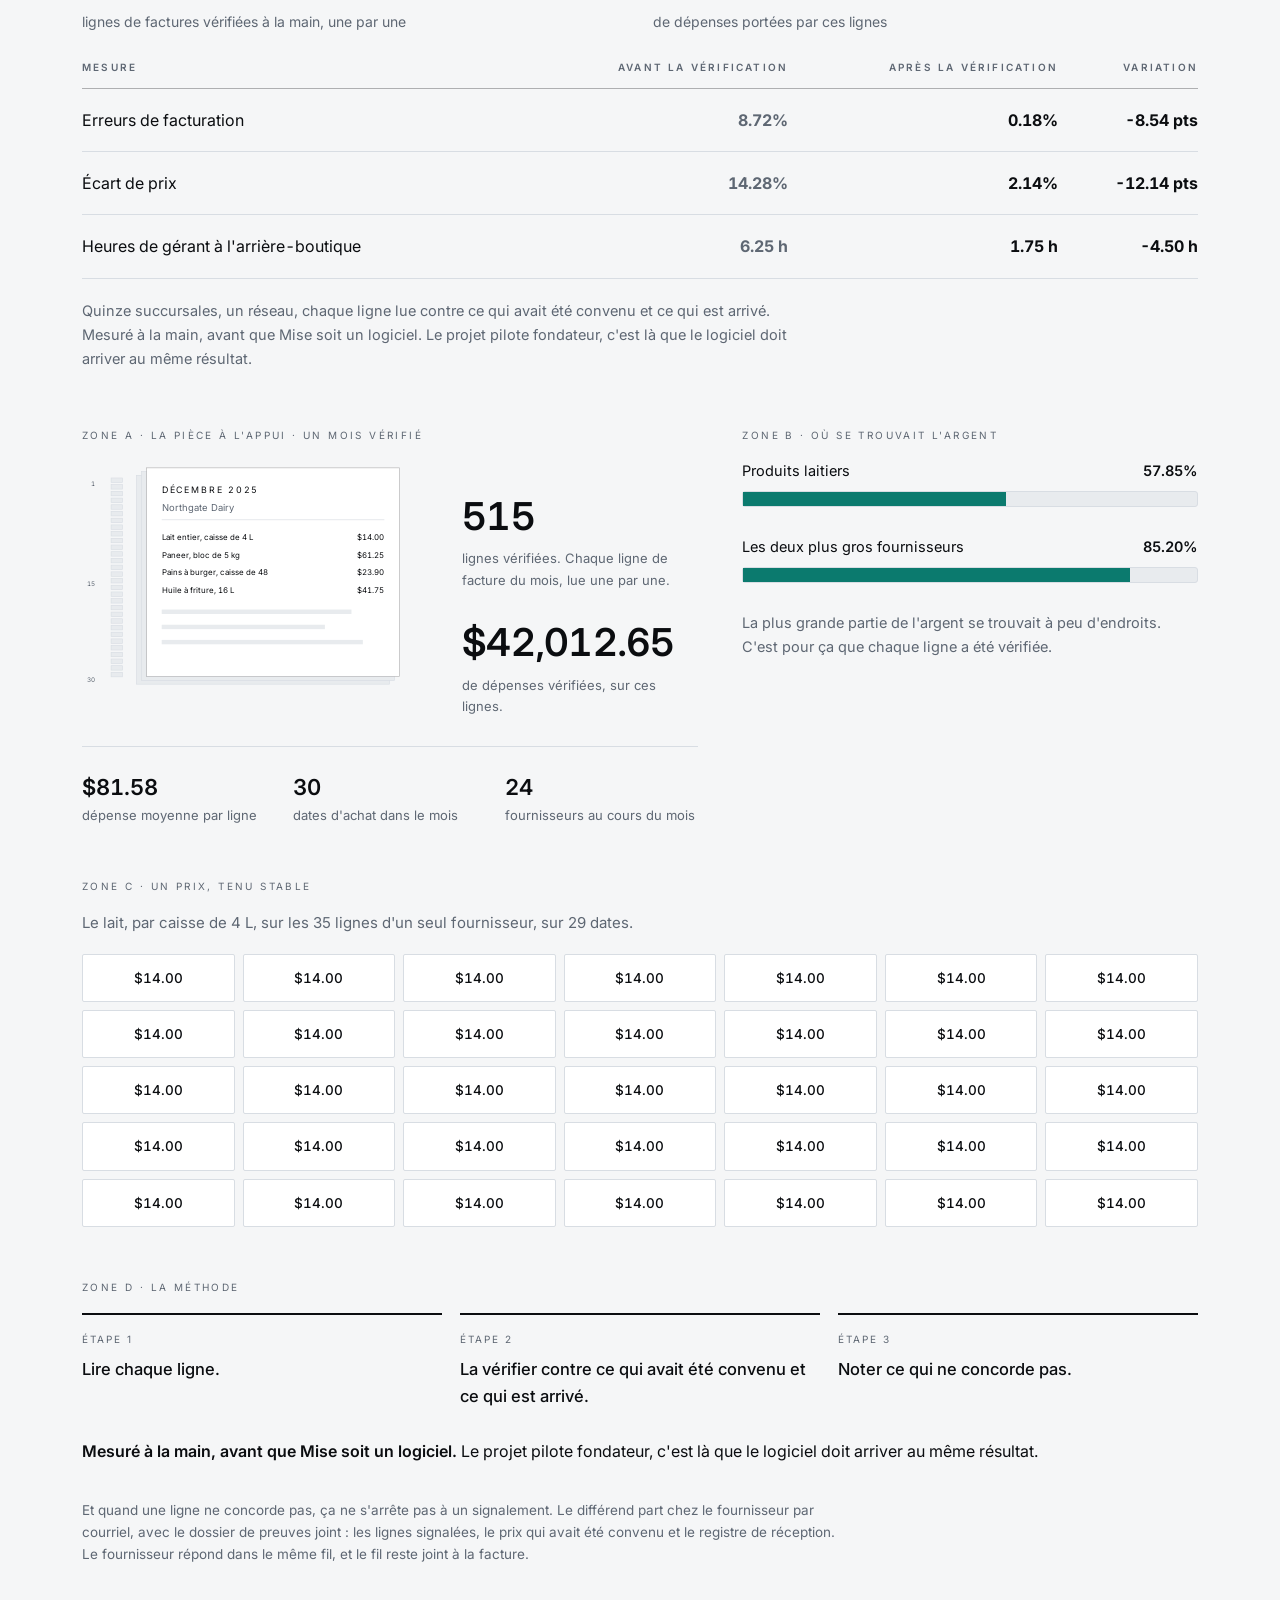
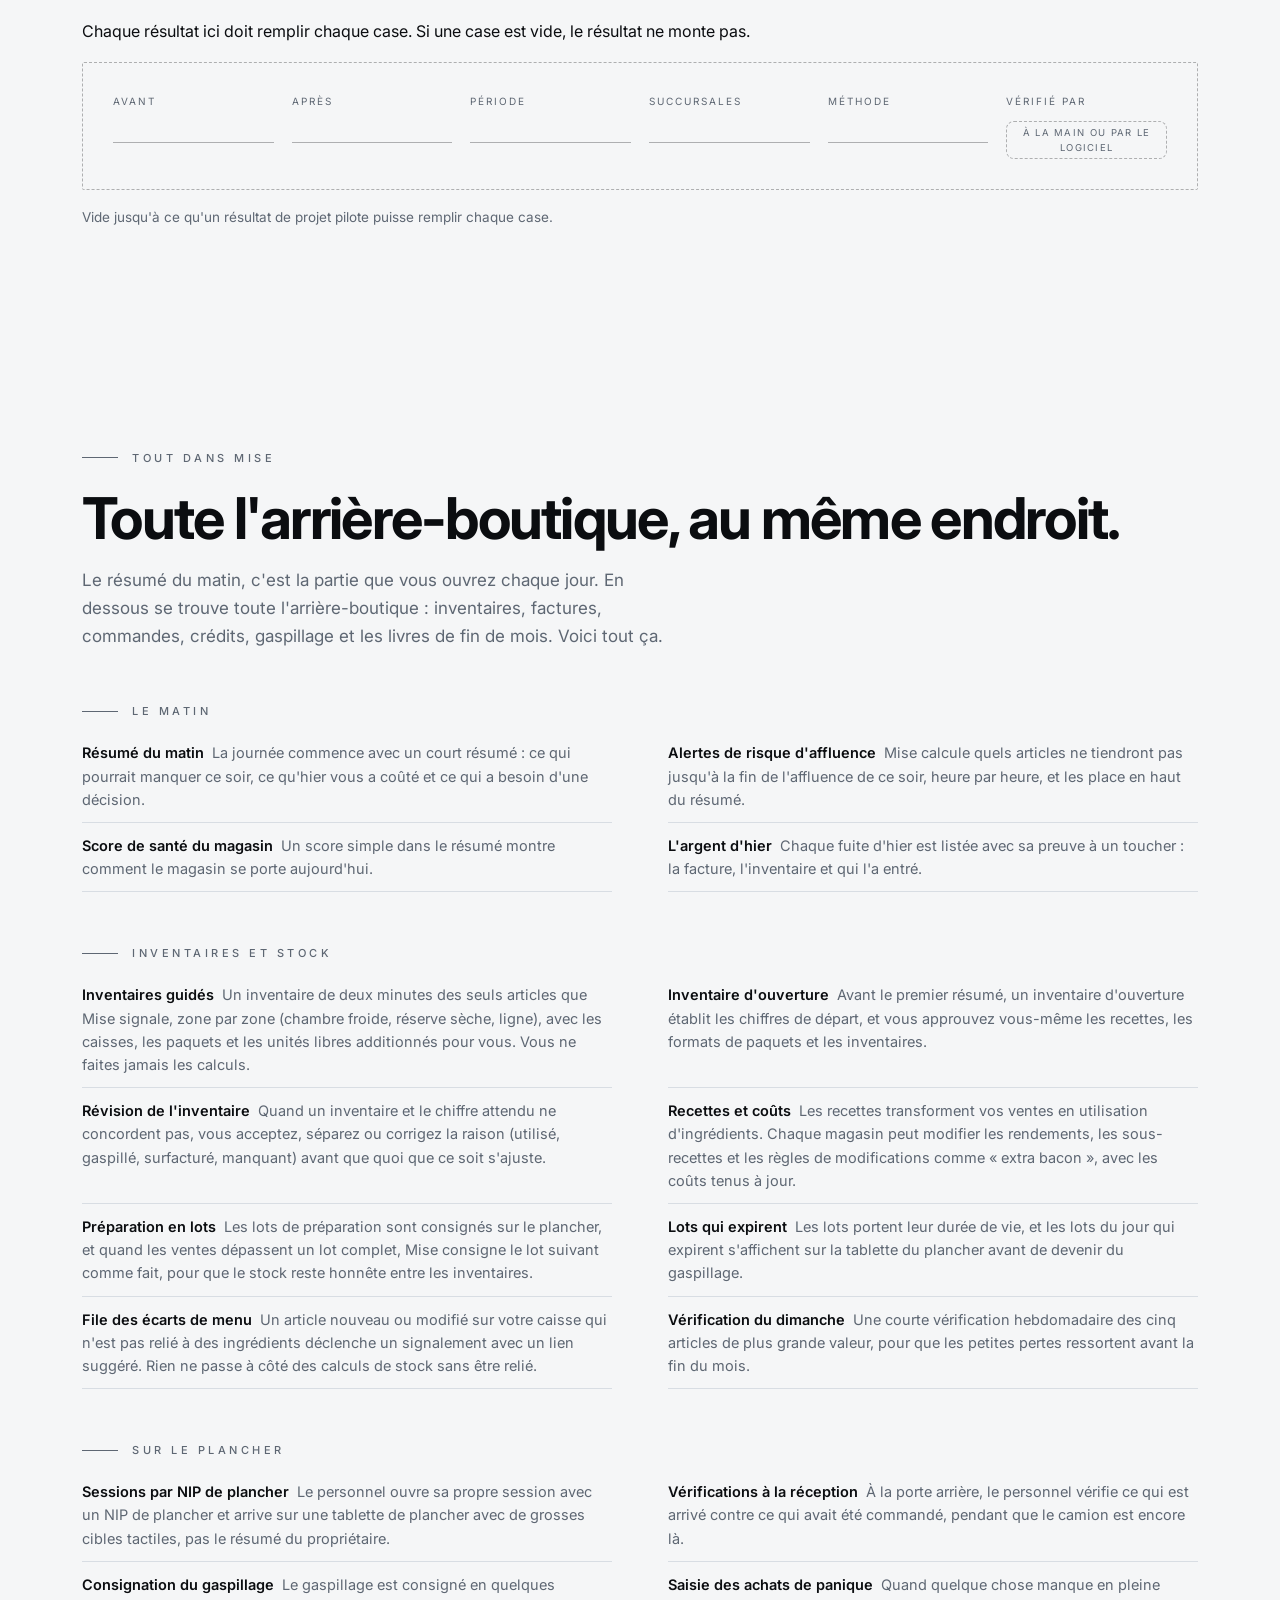
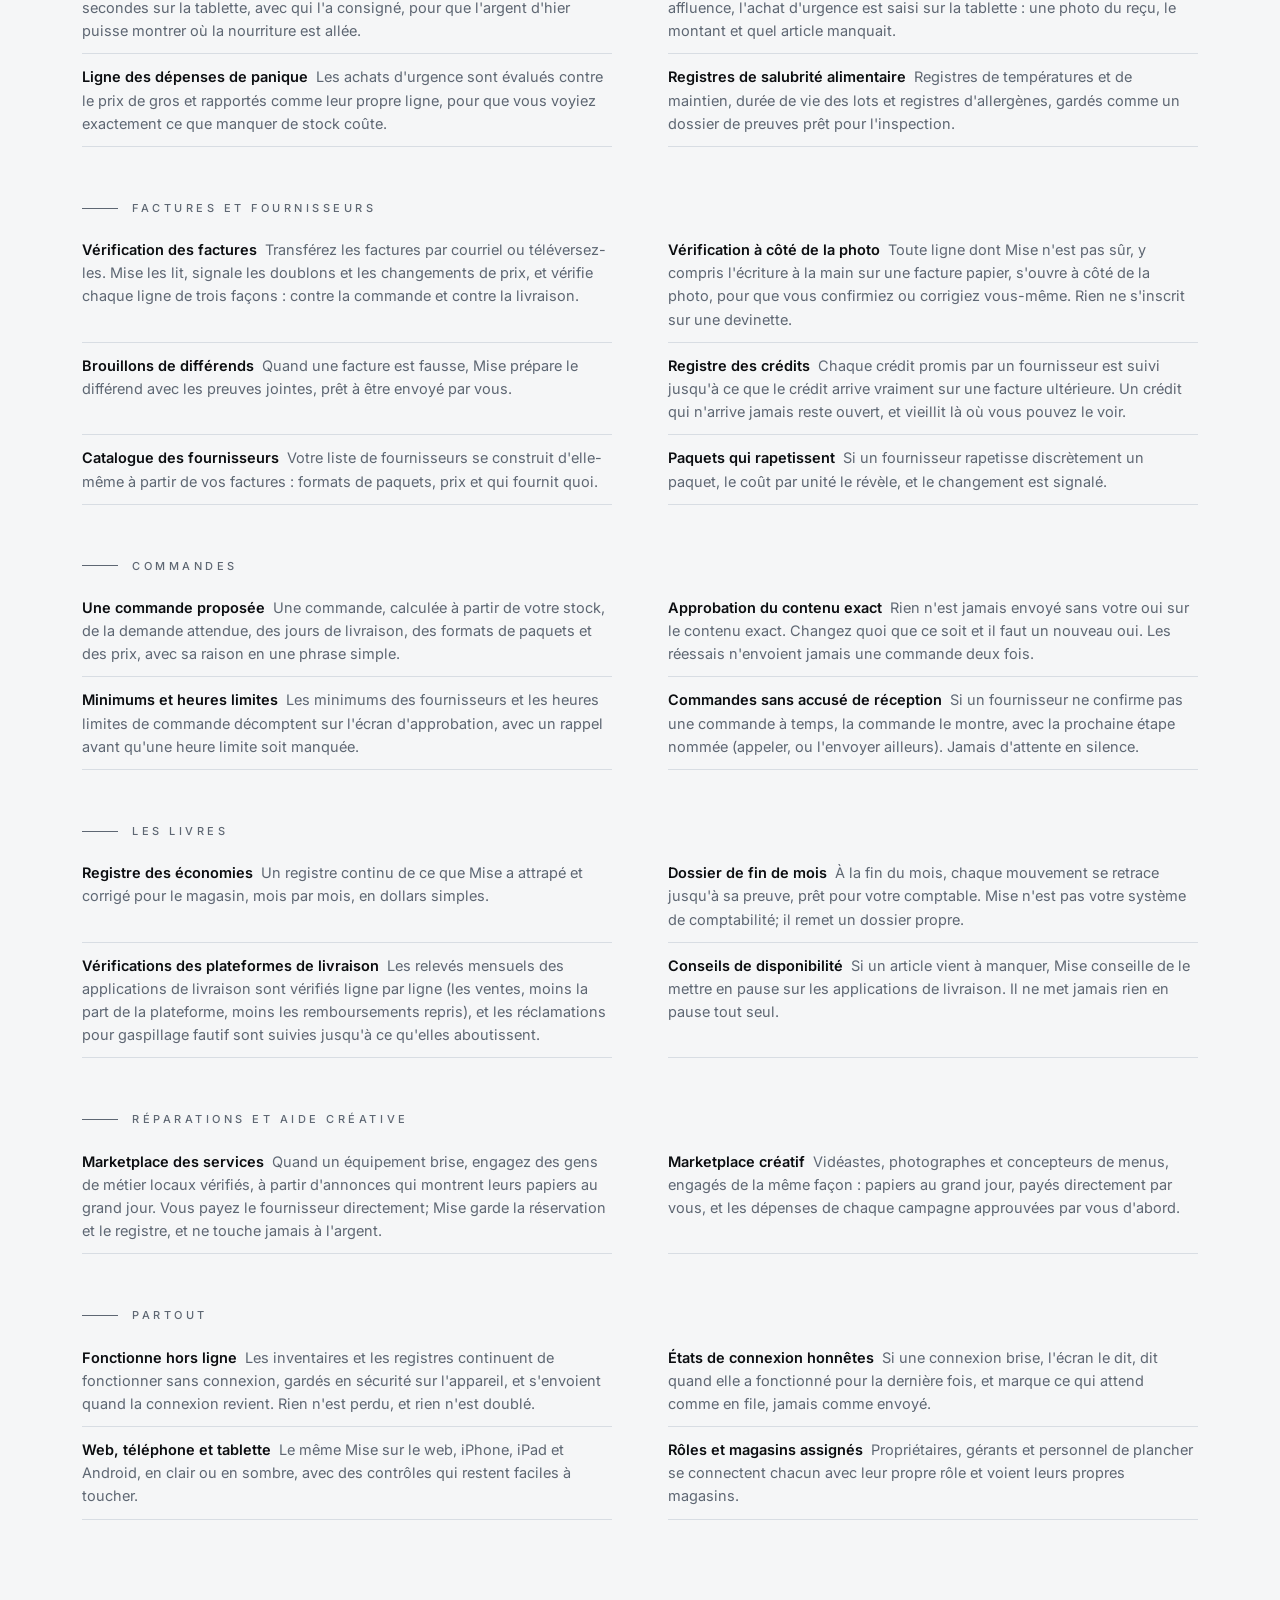
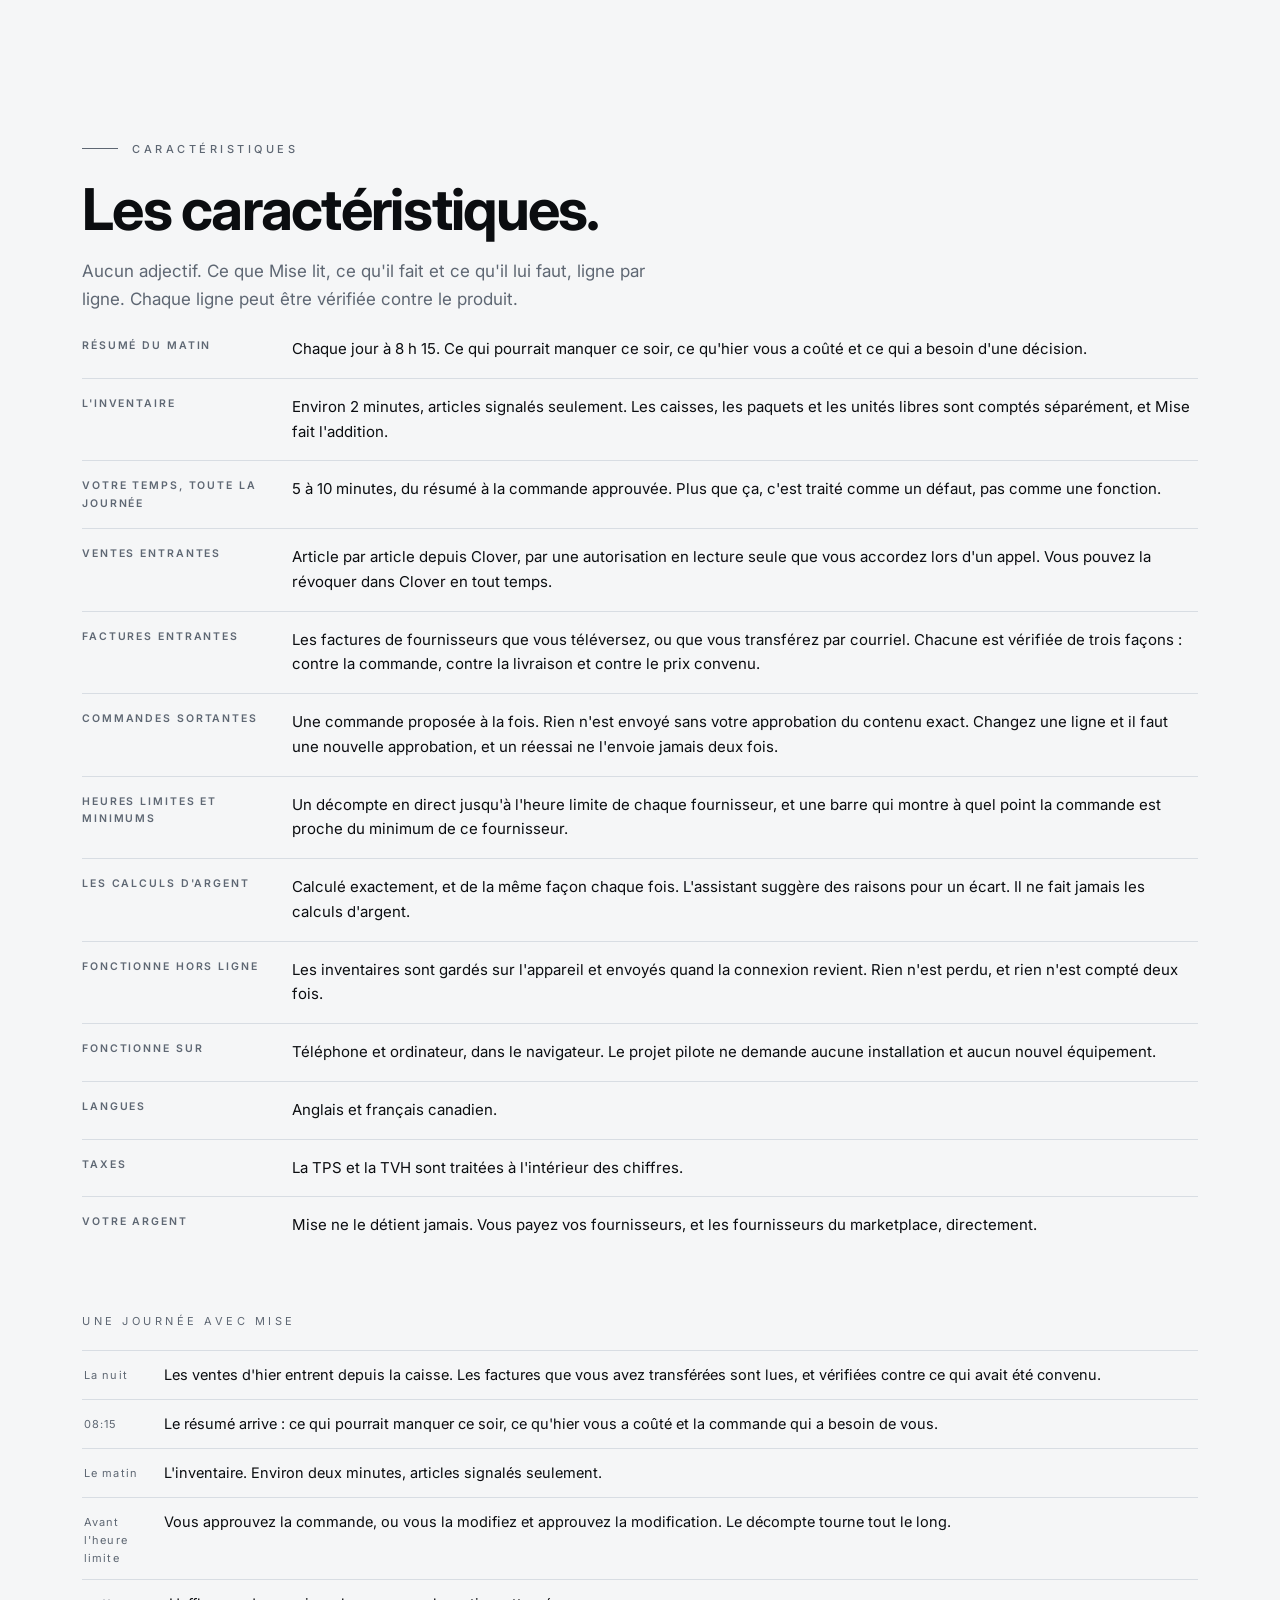
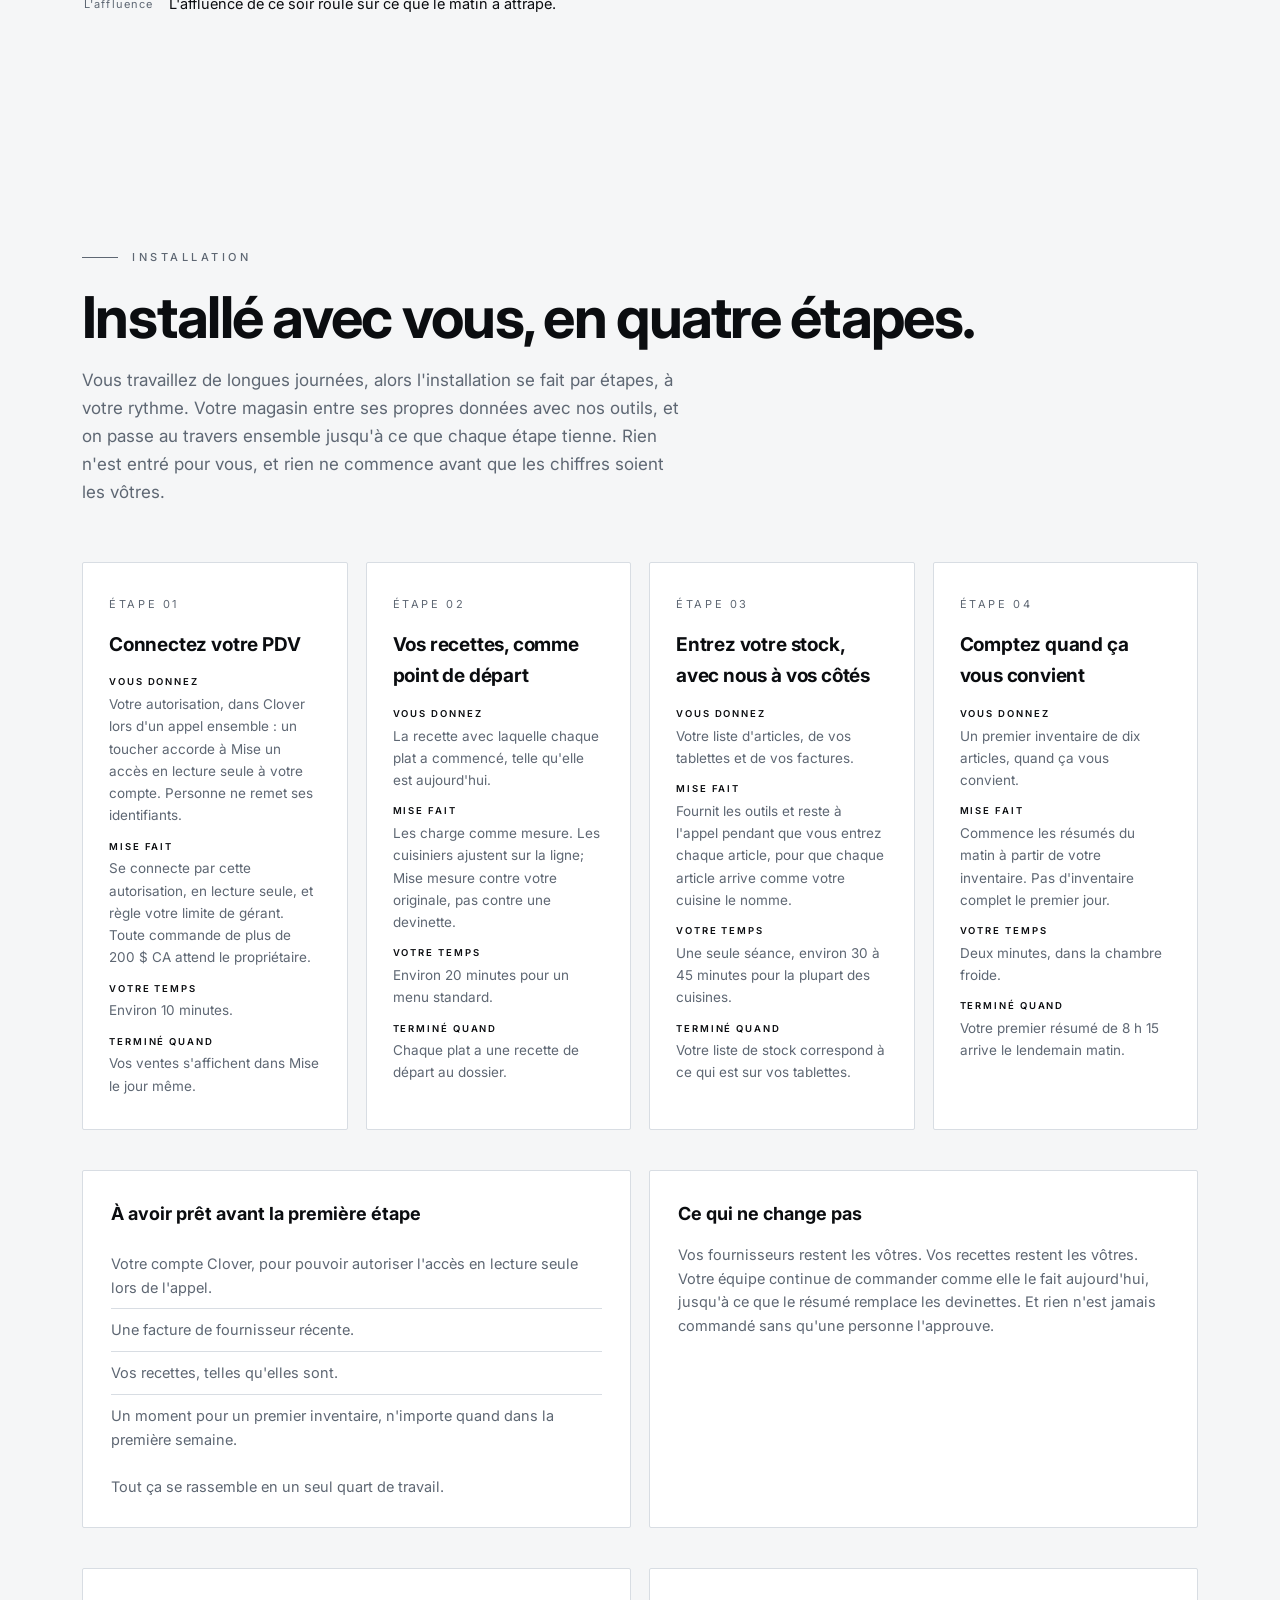
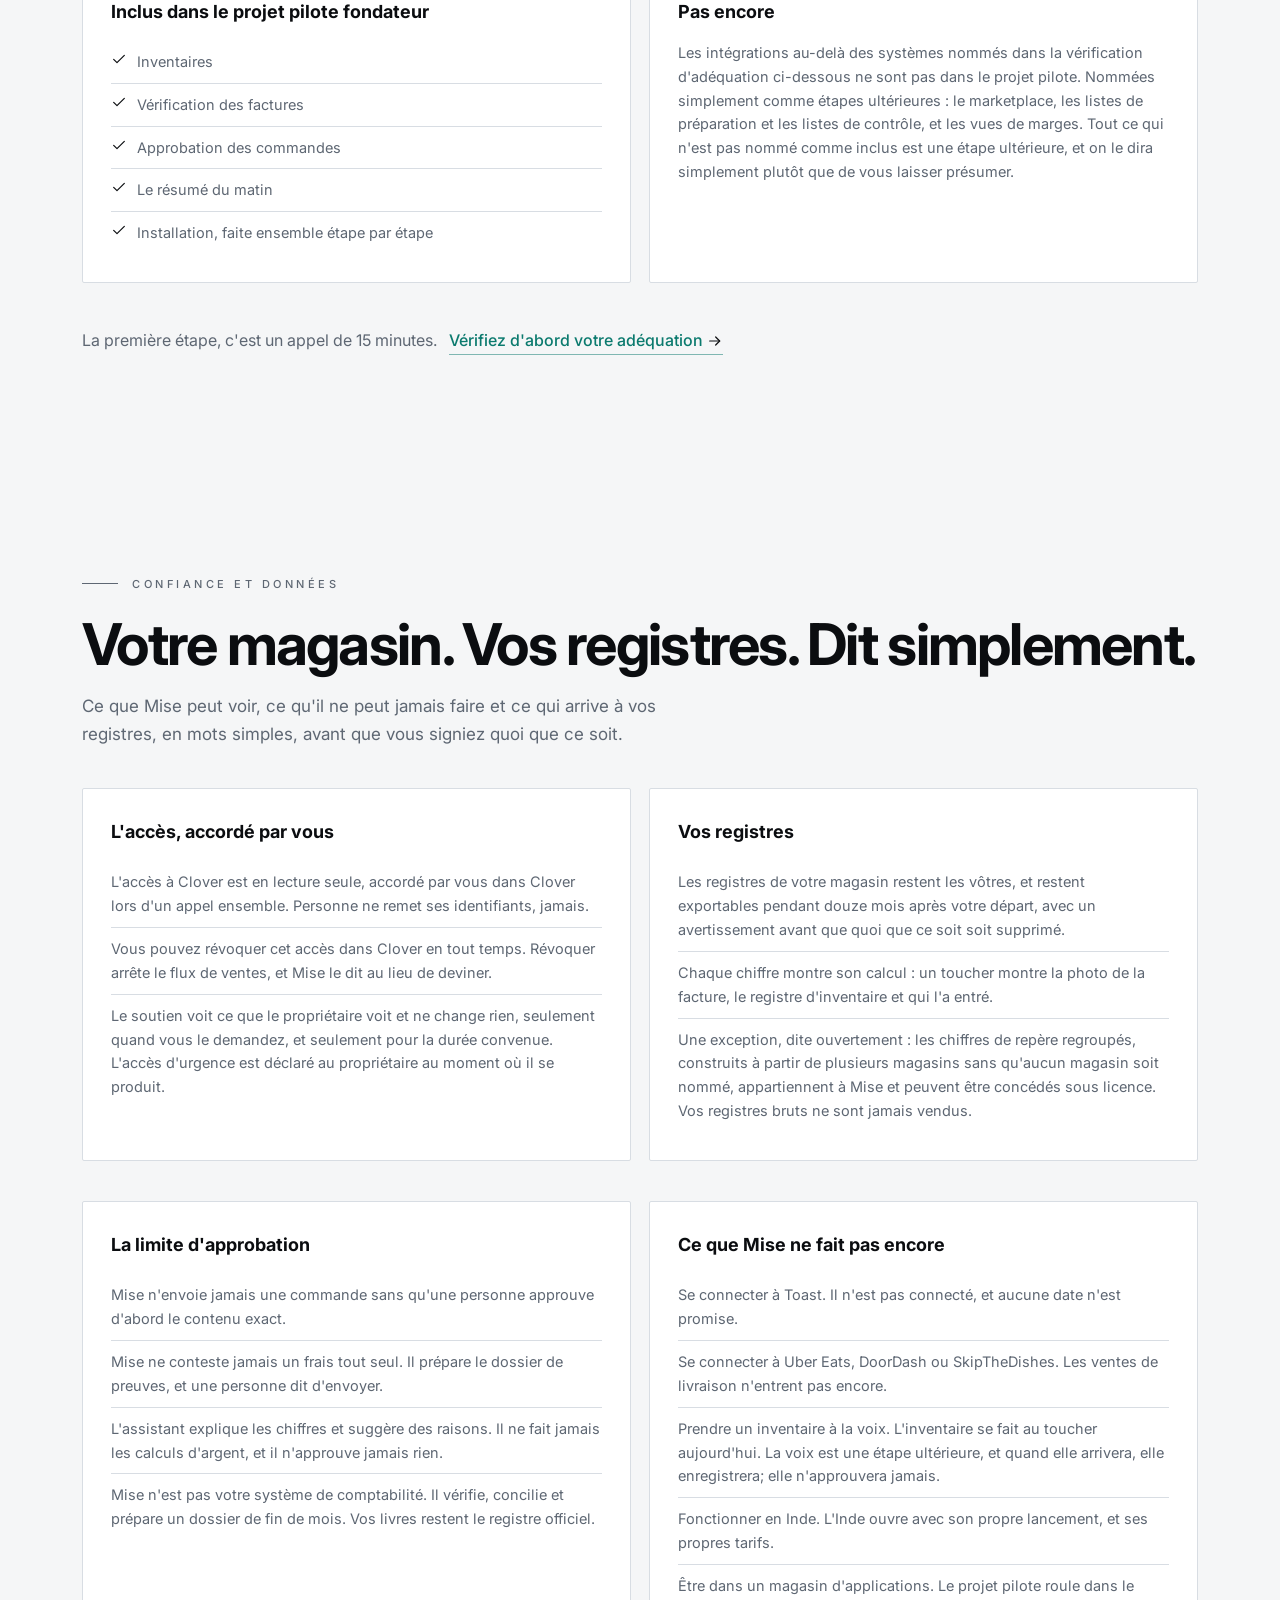
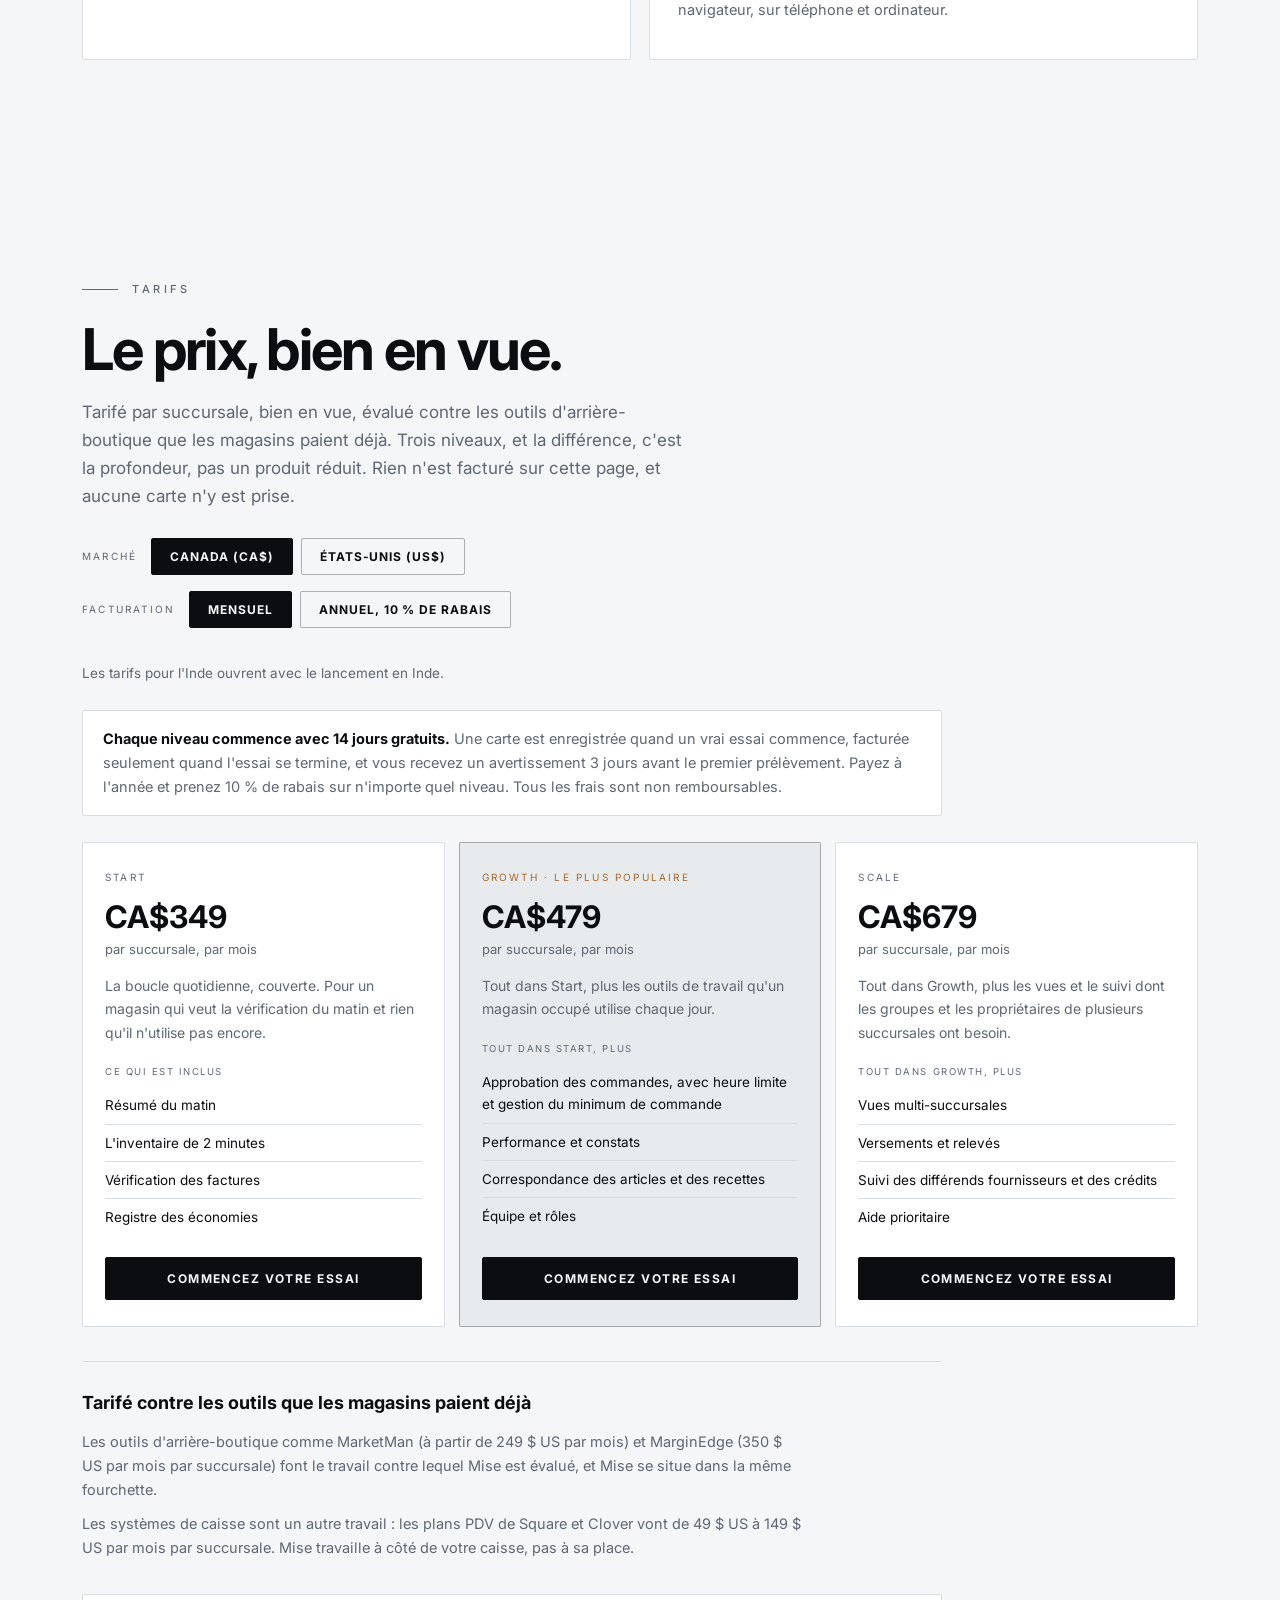
==== commit 86c5436c: "Declutter + stage standard + graphics: beta-launched wording, pricing off homepage, internal notes r" ====
--- a/mise-fr.html
+++ b/mise-fr.html
@@ -915,13 +915,13 @@
       <p class="defline rv">Mise, c'est l'arrière-boutique qui vérifie vos factures, vos inventaires et vos commandes, au même endroit.</p>
       <div class="eyebrow rv">Pour les restaurants à service rapide, les cafés et les franchises, partout aux États-Unis et au Canada</div>
       <h1 class="rv">Voyez ce qui va manquer avant 16 h un vendredi.</h1>
-      <p class="lede rv">Mise est en projet pilote fondateur, installé magasin par magasin. La routine du matin de 10 minutes vient en premier : ce qui pourrait manquer aujourd'hui, ce qu'hier vous a coûté, la liste de préparation, une commande à approuver.</p>
+      <p class="lede rv">Mise est lancée en version bêta et en étape pilote, installée magasin par magasin. La routine du matin de 10 minutes vient en premier : ce qui pourrait manquer aujourd'hui, ce qu'hier vous a coûté, la liste de préparation, une commande à approuver.</p>
       <div class="hero-ctas rv">
         <a class="cta" href="#book">Réserver un appel</a>
         <a class="cta ghost" href="#routine">Voir la routine du matin de 10 minutes</a>
       </div>
       <a class="textlink rv" href="#walkthrough">Ou faites la vérification vous-même d'abord : essayez la démo</a>
-      <div class="hero-note rv">Projet pilote fondateur · En développement · <b>Installé avec vous</b></div>
+      <div class="hero-note rv">Version bêta lancée · Étape pilote · <b>Installé avec vous</b></div>
       <div class="segswitch rv">
         <div class="seglab">Conçu pour :</div>
         <div class="segrow" role="group" aria-label="Choisissez votre type de magasin">
@@ -961,7 +961,7 @@
     <div class="eyebrow rv">Comment ça marche</div>
     <h2 class="rv">La routine du matin de 10 minutes.</h2>
     <p class="lede rv">Chaque matin à 8 h 15 : ce qui pourrait manquer aujourd'hui, ce qu'hier vous a coûté, un inventaire de deux minutes, la liste de préparation et la liste d'ouverture, une commande à approuver. Plus de dix minutes, c'est qu'il y a un problème.</p>
-    <p class="rv" style="font-family:var(--mono);font-size:10px;letter-spacing:.22em;color:var(--grey);text-transform:uppercase;margin-top:18px">Concept illustré. Mise est en projet pilote fondateur</p>
+    <p class="rv" style="font-family:var(--mono);font-size:10px;letter-spacing:.22em;color:var(--grey);text-transform:uppercase;margin-top:18px">Concept illustré. Mise est lancée en version bêta, en étape pilote</p>
 
     <!-- V1: Shelf truth from paper truth (Stage 3 opening viewport only) -->
     <div class="figwrap rv" role="img" aria-label="Une tablette de cuisine dessinée entièrement à partir de papier vérifié : feuilles de factures, bons de livraison et feuilles d'inventaire empilés en tablettes et en stock.">
@@ -1653,7 +1653,7 @@
     <div class="eyebrow rv">La visite guidée</div>
     <h2 class="rv">Faites la vérification de vos propres mains.</h2>
     <p class="lede rv">Faites-la rouler ici même, sur cette page. L'espace de travail de démo ci-dessous, c'est la routine sur un magasin échantillon : le résumé, l'inventaire, la vérification de facture et la commande, dans l'ordre où le produit les fait, avec une visite guidée si vous voulez un coup de main. C'est une visite, pas un essai : aucun compte, aucune carte, rien à installer. La démo hébergée reste ouverte comme deuxième porte.</p>
-    <p class="sampleline rv" id="sampleline">Magasin échantillon · Une cuisine à service rapide</p>
+    <div style="margin:20px 0 4px" role="img" aria-label="PRIX vs CONVENU, LIVRAISON vs COMMANDE, CALCUL DES LIGNES"><svg viewBox="0 0 760 118" width="100%" height="auto" fill="none" stroke="currentColor" stroke-width="1.5" stroke-linecap="round" stroke-linejoin="round" aria-hidden="true"><rect x="6" y="14" width="216" height="76" rx="10" opacity="0.45"/><rect x="272" y="14" width="216" height="76" rx="10" opacity="0.45"/><rect x="538" y="14" width="216" height="76" rx="10" opacity="0.45"/><path d="M226 52h40M258 45l8 7-8 7" /><path d="M492 52h40M524 45l8 7-8 7"/><text x="26" y="48" fill="currentColor" stroke="none" font-family="IBM Plex Mono, monospace" font-size="12.5" letter-spacing="1">PRIX vs CONVENU</text><text x="292" y="48" fill="currentColor" stroke="none" font-family="IBM Plex Mono, monospace" font-size="12.5" letter-spacing="1">LIVRAISON vs COMMANDE</text><text x="558" y="48" fill="currentColor" stroke="none" font-family="IBM Plex Mono, monospace" font-size="12.5" letter-spacing="1">CALCUL DES LIGNES</text><circle cx="34" cy="70" r="4" fill="#C8102E" stroke="none"/><text x="46" y="75" fill="#C8102E" stroke="none" font-family="IBM Plex Mono, monospace" font-size="11" letter-spacing="1.5">SIGNALÉ AU BESOIN</text><path d="M292 70h120M558 70h120" opacity="0.6"/></svg></div><p class="sampleline rv" id="sampleline">Magasin échantillon · Une cuisine à service rapide</p>
     <div class="walksteps">
       <div class="ws rv"><div class="n">ÉTAPE 1</div><h4>Le résumé du matin</h4><p>Voyez la journée comme l'opérateur la voit à 8 h 15.</p></div>
       <div class="ws rv"><div class="n">ÉTAPE 2</div><h4>L'inventaire de dix articles</h4><p>Comptez dix articles sur un téléphone, par-dessus la feuille d'inventaire.</p></div>
